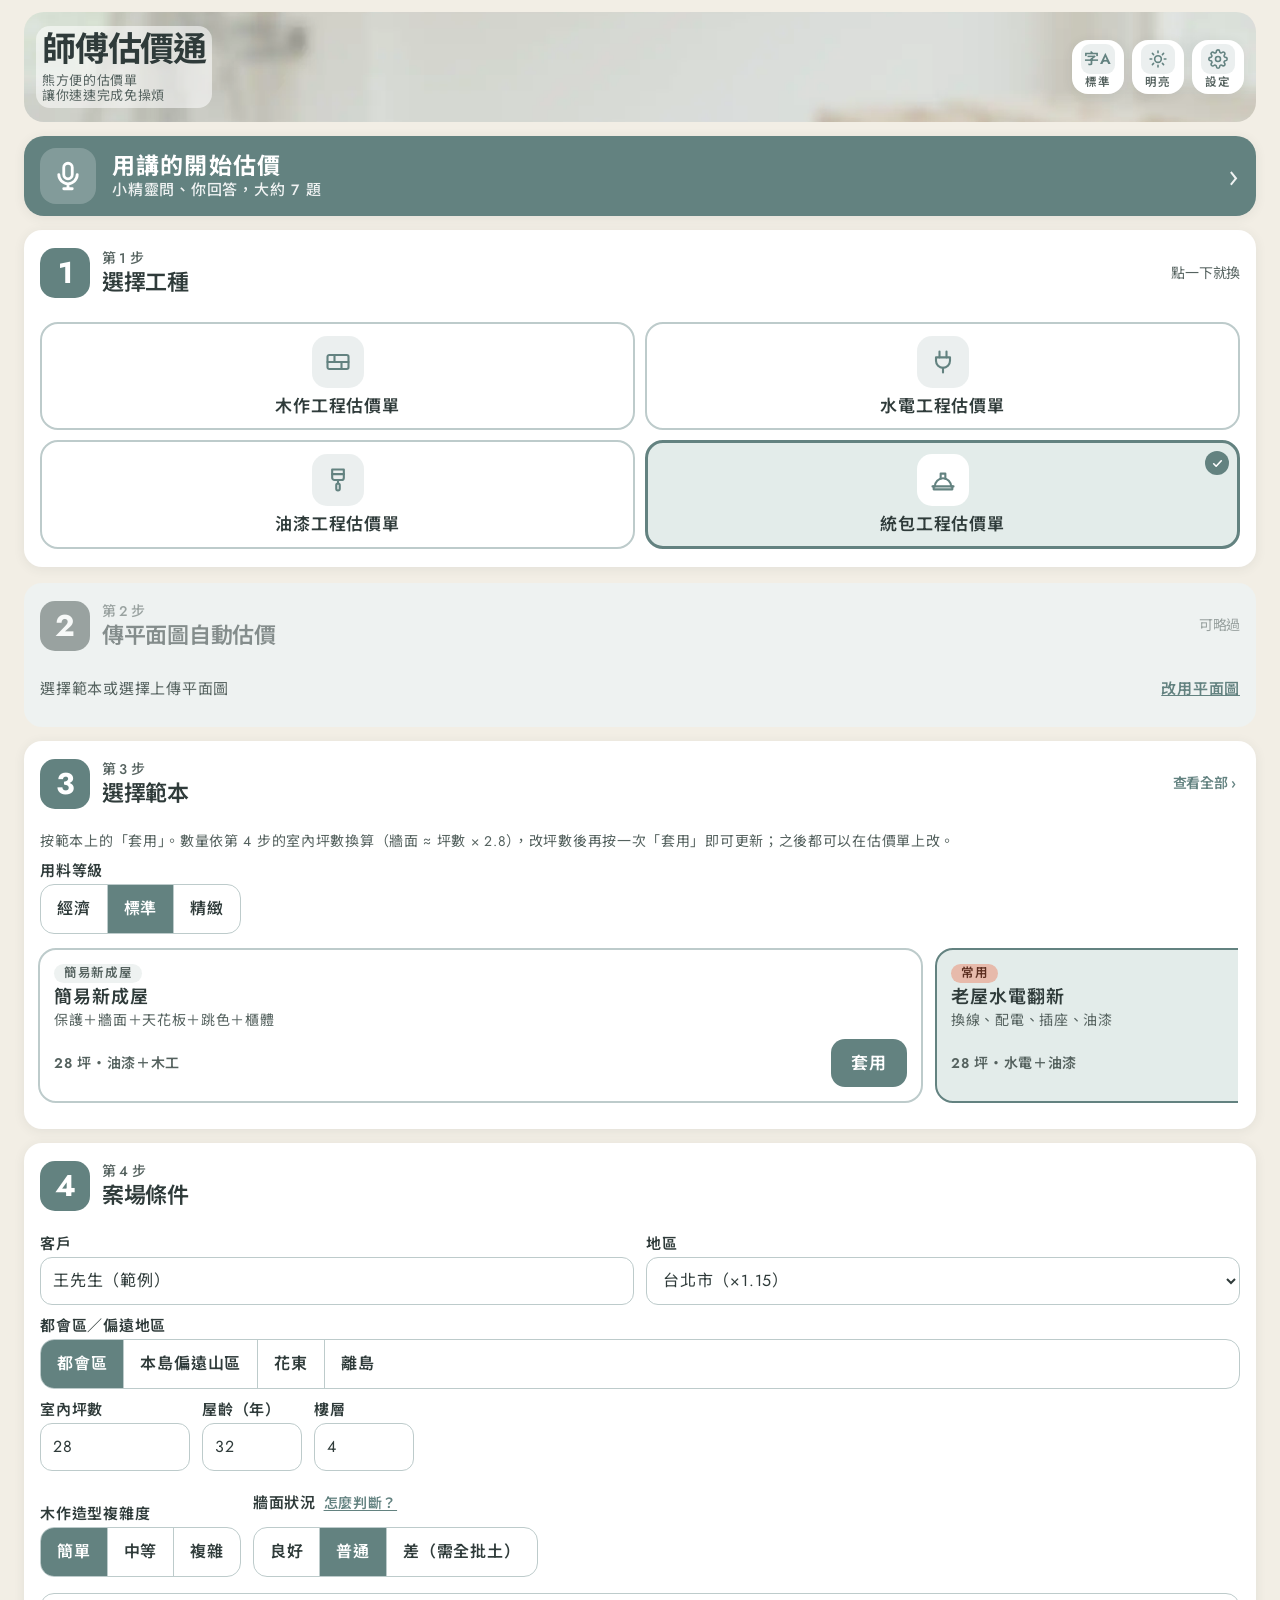
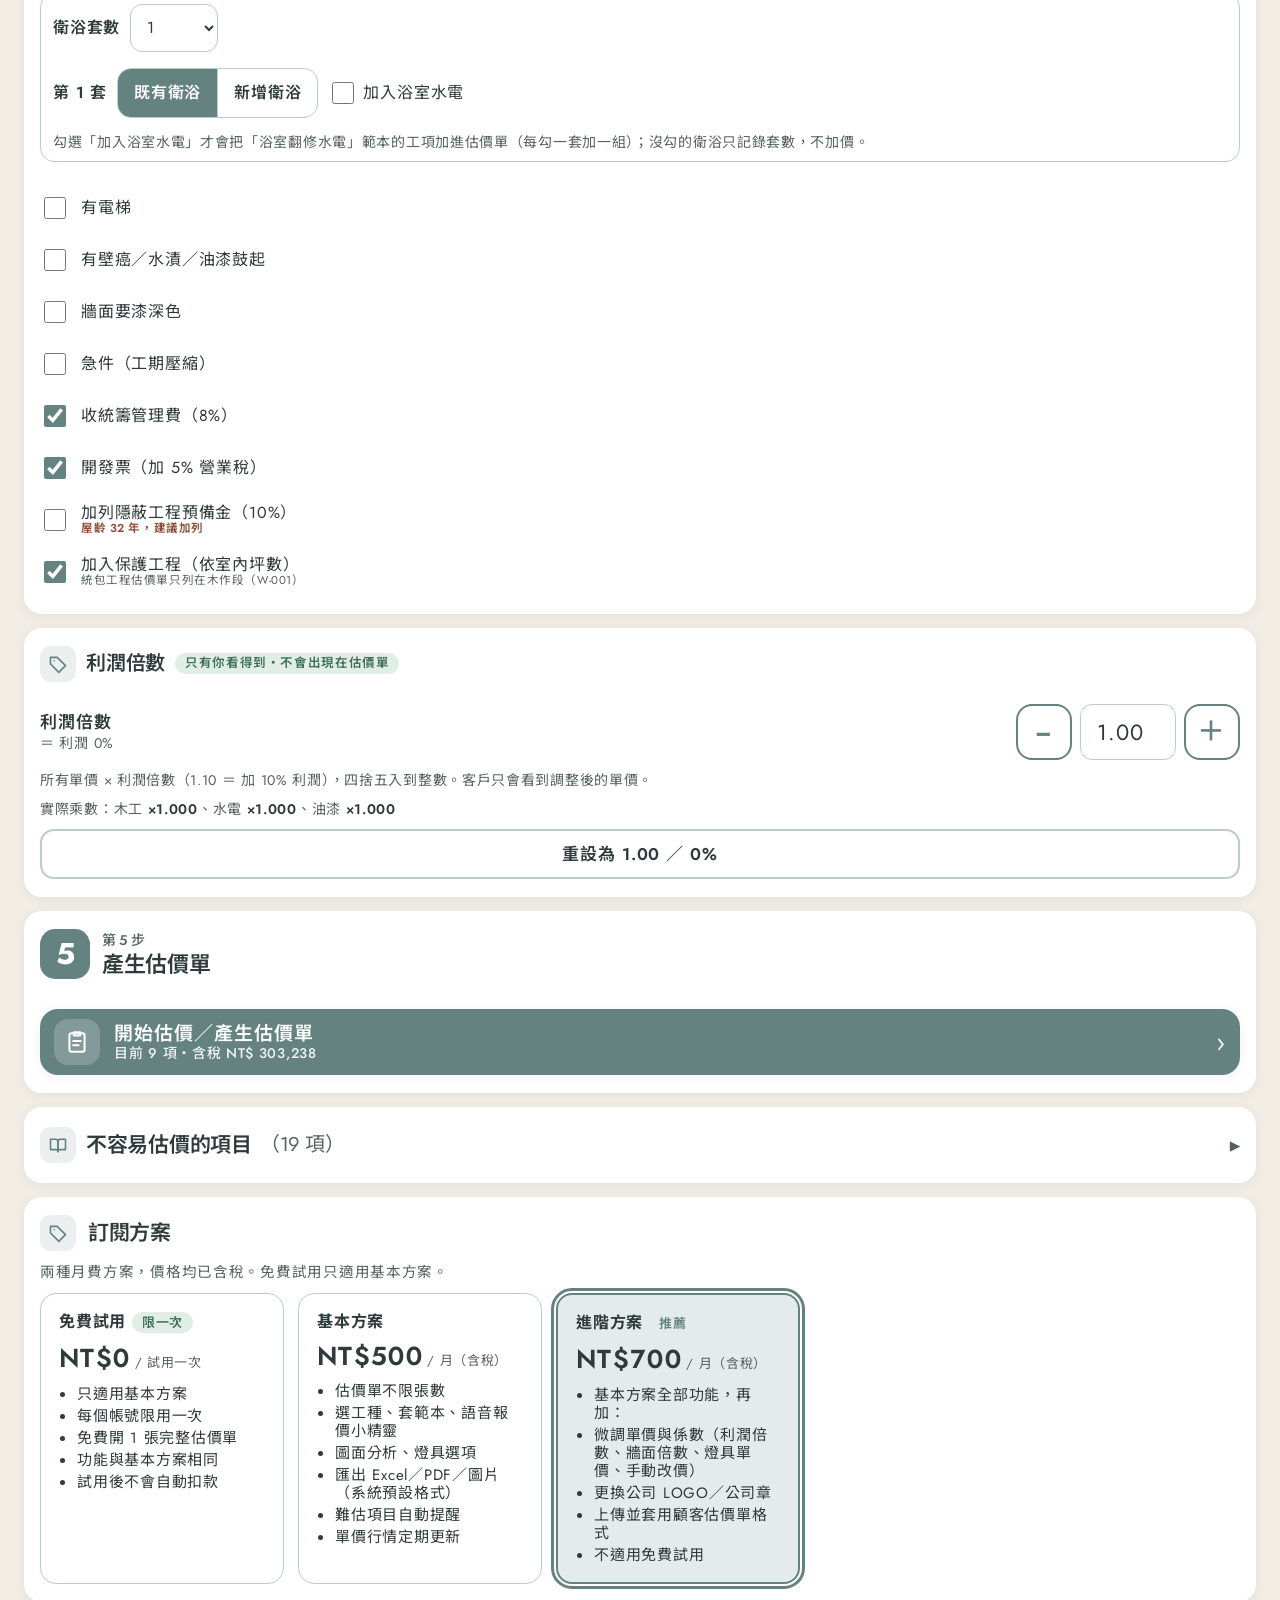
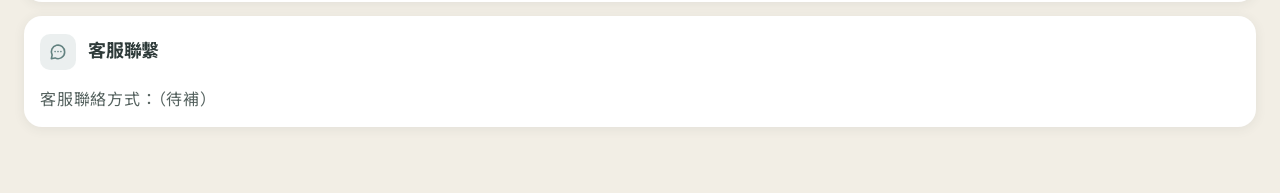
==== index.html @ 23042d40 "v51.1: mic diagnostic page + dedupe error text" ====
<!doctype html><html><head><meta charset=utf8><meta name=viewport content="width=device-width,initial-scale=1,viewport-fit=cover"><style>:root{color-scheme:light;box-sizing:border-box;padding-top:env(safe-area-inset-top,0px);padding-bottom:env(safe-area-inset-bottom,0px)}html{scroll-padding-top:env(safe-area-inset-top,0px)}body{margin:0;padding:0;font:14px -apple-system,BlinkMacSystemFont,sans-serif;background:#fff;color:#000}img{max-width:100%}[hidden]:not([hidden=until-found i]){display:none!important}</style></head><body>
<title>師傅估價通</title>
<script>try{var d=document.documentElement,f=localStorage.getItem("shifu-ui-fs-v1"),h=localStorage.getItem("shifu-ui-hc-v1");if(f==="l"||f==="xl")d.dataset.fs=f;if(h==="1")d.dataset.hc="1";}catch(e){}</script>
<link rel="preconnect" href="https://fonts.googleapis.com">
<link rel="stylesheet" href="https://fonts.googleapis.com/css2?family=Noto+Sans+TC:wght@400;500;600;700;900&family=IBM+Plex+Mono:wght@500;600&display=swap">
<link rel="stylesheet" href="https://fonts.googleapis.com/css2?family=Jost:wght@400;500;600;700;800&text=0123456789%2C.%24%25&display=swap">
<style>
/* Layout: 左側「條件與工項」操作區 + 右側固定的紙本估價單，窄螢幕上下堆疊 */
:root{
  --bg:#ECEEE9; --surface:#F8F9F6; --sheet:#FFFFFF; --ink:#1D292D; --muted:#5D6A67; --line:#CBD2CA;
  --accent:#D95A16; --accent-soft:#FBE3D3; --accent-ink:#FFFFFF;
  --ok:#2E7652; --ok-soft:#DCEFE3; --warn:#9A6614; --warn-soft:#F8EBCF; --bad:#AE3A2D; --bad-soft:#F6DCD7;
  --f-body:"Noto Sans TC","PingFang TC","Microsoft JhengHei",system-ui,sans-serif;
  --f-num:"IBM Plex Mono",ui-monospace,Consolas,monospace;
  --r:6px;
}
*{box-sizing:border-box}
body{background:var(--bg);color:var(--ink);font-family:var(--f-body);font-size:14px;line-height:1.55}
.wrap{max-width:1280px;margin:0 auto;padding-left:max(16px,env(safe-area-inset-left,0px));padding-right:max(16px,env(safe-area-inset-right,0px));padding-block:0 48px}
header.top{display:flex;flex-wrap:wrap;align-items:center;justify-content:space-between;gap:12px;padding-block:18px;border-bottom:2px solid var(--ink);margin-bottom:20px}
.brand{display:flex;align-items:baseline;gap:12px;flex-wrap:wrap}
.brand h1{font-size:26px;font-weight:700;margin:0;letter-spacing:.048em}
.brand span{color:var(--muted);font-size:13px}
.plan{display:flex;gap:8px;align-items:center;font-size:13px}
.chip{display:inline-flex;align-items:center;gap:4px;padding:2px 9px;border-radius:999px;font-size:12px;font-weight:600;white-space:nowrap}
.chip.acc{background:var(--accent-soft);color:var(--accent)}
.chip.ok{background:var(--ok-soft);color:var(--ok)}
.chip.warn{background:var(--warn-soft);color:var(--warn)}
.chip.bad{background:var(--bad-soft);color:var(--bad)}
.grid{display:grid;grid-template-columns:minmax(0,1fr) minmax(0,1.05fr);gap:24px;align-items:start}
@media (max-width:920px){.grid{grid-template-columns:minmax(0,1fr)}}
section.panel{background:var(--surface);border:1px solid var(--line);border-radius:var(--r);padding:16px;display:grid;gap:12px}
.col{display:grid;gap:16px;min-width:0}
h2{font-size:16px;font-weight:700;margin:0;display:flex;align-items:center;gap:8px;text-wrap:balance}
h2 .step{font-family:var(--f-num);font-size:12px;color:var(--accent);border:1.5px solid var(--accent);border-radius:4px;padding:0 5px}
.hint{color:var(--muted);font-size:12.5px;margin:0}
.tpls{display:grid;grid-template-columns:repeat(auto-fill,minmax(150px,1fr));gap:8px}
.tpl{text-align:left;background:var(--sheet);border:1px solid var(--line);border-radius:var(--r);padding:10px 12px;cursor:pointer;color:var(--ink);font:inherit;display:grid;gap:2px}
.tpl:hover{border-color:var(--accent)}
.tpl b{font-size:14px}.tpl small{color:var(--muted);font-size:12px}
.tpl.on{border-color:var(--accent);box-shadow:inset 0 0 0 1px var(--accent)}
.row{display:flex;flex-wrap:wrap;gap:10px;align-items:end}
.fld{display:grid;gap:4px;min-width:0;flex:1 1 130px}
.fld label{font-size:12px;color:var(--muted);font-weight:500}
input,select{font:inherit;color:var(--ink);background:var(--sheet);border:1px solid var(--line);border-radius:5px;padding:7px 9px;width:100%;min-width:0}
input:focus-visible,select:focus-visible,button:focus-visible{outline:2px solid var(--accent);outline-offset:1px}
.seg{display:inline-flex;border:1px solid var(--line);border-radius:6px;overflow:hidden;background:var(--sheet)}
.seg button{font:inherit;font-size:13px;border:0;background:transparent;color:var(--ink);padding:6px 12px;cursor:pointer}
.seg button+button{border-left:1px solid var(--line)}
.seg button.on{background:var(--ink);color:var(--surface);font-weight:600}
.checks{display:grid;grid-template-columns:repeat(auto-fill,minmax(190px,1fr));gap:6px 14px}
.checks label{display:flex;gap:8px;align-items:center;font-size:13.5px;cursor:pointer}
.checks input{width:auto}
.btn{font:inherit;font-weight:600;border-radius:6px;padding:8px 14px;cursor:pointer;border:1px solid var(--ink);background:var(--ink);color:var(--surface)}
.btn.acc{background:var(--accent);border-color:var(--accent);color:var(--accent-ink)}
.btn.ghost{background:transparent;color:var(--ink);border-color:var(--line)}
.lib-tabs{display:flex;gap:6px;flex-wrap:wrap}
.lib{max-height:420px;overflow:auto;border:1px solid var(--line);border-radius:var(--r);background:var(--sheet)}
.lib table{width:100%;border-collapse:collapse;font-size:13px}
.lib td{padding:7px 10px;border-bottom:1px solid var(--line);vertical-align:middle}
.lib tr.cat td{background:var(--surface);font-weight:600;font-size:12px;color:var(--muted);letter-spacing:.072em;position:sticky;top:0}
.lib .code{font-family:var(--f-num);font-size:11.5px;color:var(--muted);white-space:nowrap}
.lib .pr{font-family:var(--f-num);text-align:right;white-space:nowrap;font-variant-numeric:tabular-nums}
.add{font:inherit;font-size:12px;font-weight:600;border:1px solid var(--accent);color:var(--accent);background:transparent;border-radius:4px;padding:2px 8px;cursor:pointer;white-space:nowrap}
.add:hover{background:var(--accent);color:var(--accent-ink)}
.add.in{border-color:var(--line);color:var(--muted)}
/* 估價單 */
.sheet{background:var(--sheet);border:1px solid var(--line);border-radius:var(--r);box-shadow:0 1px 0 var(--line),0 10px 30px -18px rgba(0,0,0,.35);position:sticky;top:calc(env(safe-area-inset-top,0px) + 12px);min-width:0}
@media (max-width:920px){.sheet{position:static}}
.sheet-h{padding:18px 20px 12px;border-bottom:2px solid var(--ink);display:grid;gap:8px}
.sheet-title{display:flex;justify-content:space-between;align-items:baseline;gap:10px;flex-wrap:wrap}
.sheet-title b{font-size:22px;font-weight:700;letter-spacing:.144em}
.scope-bar .seg{justify-self:start}
.scope-cards{display:grid;grid-template-columns:repeat(4,minmax(0,1fr));gap:10px}
@media (max-width:1100px){.scope-cards{grid-template-columns:repeat(2,minmax(0,1fr))}}
.sc-card{position:relative;display:grid;justify-items:center;align-content:start;gap:4px;text-align:center;font:inherit;color:var(--ink);background:var(--sheet);border:1.5px solid var(--line);border-radius:10px;padding:14px 10px 12px;cursor:pointer;min-width:0}
.sc-card:hover{border-color:var(--accent)}
.sc-card .sc-ic{width:40px;height:40px;color:var(--muted)}
.sc-card b{font-size:14px;font-weight:700;line-height:1.3}
.sc-card small{font-size:11.5px;color:var(--muted);line-height:1.35}
.sc-card .sc-check{position:absolute;top:6px;right:8px;width:20px;height:20px;border-radius:50%;background:var(--accent);color:var(--accent-ink);font-size:12px;font-weight:700;display:none;place-items:center}
.sc-card.on{border:2.5px solid var(--accent);background:var(--accent-soft);padding:13px 9px 11px}
.sc-card.on .sc-ic{color:var(--accent)}
.sc-card.on .sc-check{display:grid}
@media (prefers-reduced-motion:no-preference){.sc-card{transition:border-color .15s,background .15s}}
.scope-l{font-weight:700;font-size:14px}
.scope-bar .seg{display:grid;grid-template-columns:repeat(2,minmax(0,1fr));width:100%;max-width:560px}
.scope-bar .seg button:nth-child(3){border-left:0}.scope-bar .seg button:nth-child(n+3){border-top:1px solid var(--line)}
.scope-bar .seg button{font-size:13.5px;padding:7px 14px}
.scope-bar .hint{flex:1 1 220px}

.lt-mat{display:flex;gap:8px;align-items:center;font-weight:600;cursor:pointer}
.lt-mat input{width:auto}
.lt-wrap{overflow-x:auto;border:1px solid var(--line);border-radius:var(--r);background:var(--sheet)}
.lt{width:100%;border-collapse:collapse;font-size:13px;min-width:420px}
.lt th{font-size:11.5px;color:var(--muted);font-weight:500;text-align:left;padding:7px 10px;border-bottom:1px solid var(--line)}
.lt td{padding:5px 10px;border-bottom:1px dashed var(--line);vertical-align:middle}
.lt .num{text-align:right;font-family:var(--f-num);white-space:nowrap}
.lt .code{font-family:var(--f-num);font-size:11.5px;color:var(--muted)}
.lt input.lt-in{width:84px;text-align:right;padding:4px 6px;font-family:var(--f-num)}
.lt input.lt-name{width:150px;padding:4px 6px;display:inline-block}
.lp-grid{display:grid;grid-template-columns:repeat(auto-fill,minmax(150px,1fr));gap:8px}
.meta{display:grid;grid-template-columns:repeat(2,minmax(0,1fr));gap:2px 16px;font-size:12.5px;color:var(--muted)}
.meta span b{color:var(--ink);font-weight:500}
.mono{font-family:var(--f-num);font-variant-numeric:tabular-nums}
.status{padding:10px 20px;display:flex;gap:8px;align-items:center;flex-wrap:wrap;border-bottom:1px solid var(--line);font-size:13px}
.lines{overflow-x:auto}
.lines table{width:100%;border-collapse:collapse;font-size:13px;min-width:600px}
.lines th{font-size:11.5px;color:var(--muted);font-weight:500;text-align:left;padding:8px 10px;border-bottom:1px solid var(--line);white-space:nowrap}
.lines td{padding:6px 10px;border-bottom:1px dashed var(--line);vertical-align:middle}
.lines tr.grp td{border-bottom:1px solid var(--line);font-weight:700;font-size:12.5px;padding-top:12px;letter-spacing:.096em}
.lines .num{text-align:right;font-family:var(--f-num);white-space:nowrap;font-variant-numeric:tabular-nums}
.lines input.q{width:72px;text-align:right;padding:4px 6px;font-family:var(--f-num)}
.lines input.up{width:92px;text-align:right;padding:4px 6px;font-family:var(--f-num)}
.lines input.up.ov{border-color:var(--accent);background:var(--accent-soft)}
.lines .flag.ov{color:var(--accent);font-weight:600}
.rst{font:inherit;font-size:11px;font-weight:600;border:1px solid currentColor;color:var(--accent);background:transparent;border-radius:4px;padding:0 6px;margin-left:6px;cursor:pointer}
.rst:hover{background:var(--accent);color:var(--accent-ink);border-color:var(--accent)}
/* 0 上傳平面圖 */
.drop{display:grid;gap:4px;justify-items:center;text-align:center;border:1.5px dashed var(--line);border-radius:var(--r);padding:18px 12px;background:var(--sheet);cursor:pointer;font-size:13.5px}
.drop:hover,.drop.over{border-color:var(--accent);background:var(--accent-soft)}
.drop b{color:var(--accent)}
.drop small{color:var(--muted);font-size:12px}
.thumbs{display:grid;grid-template-columns:repeat(auto-fill,minmax(140px,1fr));gap:8px}
.thumbs:empty{display:none}
.thumb{position:relative;display:grid;gap:4px;background:var(--sheet);border:1px solid var(--line);border-radius:var(--r);padding:6px;min-width:0}
.thumb img{width:100%;aspect-ratio:4/3;object-fit:contain;background:#fff;border-radius:4px;display:block}
.thumb .tn{font-size:11.5px;color:var(--muted);overflow:hidden;text-overflow:ellipsis;white-space:nowrap}
.thumb select{padding:4px 6px;font-size:12.5px}
.thumb .no{position:absolute;top:10px;left:10px;font-family:var(--f-num);font-size:11px;background:var(--ink);color:var(--surface);border-radius:3px;padding:0 5px}
.thumb .rm{position:absolute;top:8px;right:8px;border:1px solid var(--line);background:var(--sheet);color:var(--muted);border-radius:50%;width:24px;height:24px;cursor:pointer;font-size:14px;line-height:1;padding:0}
.thumb .rm:hover{color:var(--bad);border-color:var(--bad)}
.ai-msg{font-size:12.5px;color:var(--muted);flex:1 1 220px}
.ai-msg.err{color:var(--bad);font-weight:600}
#ai-out{display:grid;gap:10px;min-width:0}
.ai-area{display:flex;flex-wrap:wrap;gap:6px 12px;align-items:center;padding:10px 12px;border:1px solid var(--line);border-radius:var(--r);background:var(--sheet)}
.ai-area b{font-size:18px;margin:0 6px}
.ai-area small{color:var(--muted);flex:1 1 200px;font-size:12px}
.ai-area-use{display:flex;align-items:center;gap:8px;flex:1 1 100%;font-size:15px;font-weight:600}
.ai-area-use input{width:22px;height:22px;min-height:0;accent-color:var(--accent)}
.ai-h{margin:4px 0 0;font-size:14.5px;font-weight:700}
.ai-tbl{overflow-x:auto;border:1px solid var(--line);border-radius:var(--r);background:var(--sheet)}
.ai-tbl table{width:100%;border-collapse:collapse;font-size:12.5px;min-width:580px}
.ai-tbl th{font-size:11.5px;color:var(--muted);font-weight:500;text-align:left;padding:7px 8px;border-bottom:1px solid var(--line);white-space:nowrap}
.ai-tbl td{padding:6px 8px;border-bottom:1px dashed var(--line);vertical-align:top}
.ai-tbl .code{font-family:var(--f-num);font-size:11.5px;color:var(--muted);white-space:nowrap}
.ai-tbl .num{text-align:right}
.ai-tbl input.ai-q{width:78px;text-align:right;padding:3px 6px;font-family:var(--f-num)}
.ai-tbl input[type=checkbox]{width:auto}
.ai-tbl .basis{color:var(--muted);font-size:12px;min-width:150px}
.ai-tbl .basis b{color:var(--ink);font-weight:500}
.ai-tbl tr.done td{opacity:.55}
.ai-confirm{padding:10px 12px;border-radius:var(--r);background:var(--warn-soft);font-size:12.5px}
/* 顧客估價單格式 */
.fmt-bar{display:flex;flex-wrap:wrap;gap:8px 10px;align-items:center}
.fmt-sp{flex:1 1 0}
.fmt-msg{font-size:12.5px;color:var(--muted);flex:1 1 220px}
.fmt-msg.err{color:var(--bad);font-weight:600}
.fmt-thumb{height:44px;border:1px solid var(--line);border-radius:4px;background:#fff}
.fmt-rng{display:inline-flex;align-items:center;gap:6px;font-size:12.5px;color:var(--muted)}
.fmt-rng input{width:110px;padding:0}
.fmt-stage{background:var(--bg);border:1px solid var(--line);border-radius:var(--r);padding:16px;overflow:hidden}
.fmt-fit{overflow:hidden;margin:0 auto}
.fmt-scale{transform-origin:top left;width:794px}
.qpage{--qp:#638280;--qa:#638280;--qth:#fff;--hc:2;position:relative;width:794px;min-height:1122px;background:#fff;color:#222;box-shadow:0 4px 18px rgba(0,0,0,.18);padding:42px 52px 36px;font-family:var(--f-body);font-size:12px;line-height:1.45;box-sizing:border-box}
.qpage.serif{font-family:"Noto Serif TC","PMingLiU","Songti TC","Songti SC",serif}
.q-co{display:grid;gap:1px}
.q-co-name{font-size:20px;font-weight:700;color:var(--qp)}
.q-co-line{font-size:11.5px;color:#555}
.q-title{font-size:26px;font-weight:700;letter-spacing:.36em;color:var(--qti,var(--qp));margin:12px 0 10px}
.q-hdr{display:grid;grid-template-columns:repeat(var(--hc),minmax(0,1fr));gap:4px 24px;border-top:2px solid var(--qp);border-bottom:1px solid var(--qp);padding:8px 0;margin-bottom:12px}
.q-hdr>div{display:flex;gap:2px;min-width:0}
.q-hdr .lb{color:#666;white-space:nowrap}
.q-tbl{width:100%;border-collapse:collapse;font-size:12px}
.q-tbl th{background:var(--qp);color:var(--qth);font-weight:600;padding:6px;border:1px solid var(--qp);text-align:center;white-space:nowrap}
.q-tbl td{padding:4px 6px;border:1px solid #bbb;vertical-align:top}
.q-tbl td.n{text-align:right;font-variant-numeric:tabular-nums;white-space:nowrap}
.q-tbl td.c{text-align:center;white-space:nowrap}
.q-tbl tr.g td{background:#f2f2f2;font-weight:600}
.q-tot{margin:10px 0 0 auto;width:54%;border-collapse:collapse;font-size:12.5px}
.q-tot.left{margin-left:0}
.q-tot td{padding:3px 8px;border-bottom:1px solid #ddd}
.q-tot td.n{text-align:right;font-variant-numeric:tabular-nums;white-space:nowrap}
.q-tot tr.pre td{font-weight:600}
.q-tot tr.grand td{border-top:2px solid var(--qp);border-bottom:2px solid var(--qp);font-size:17px;font-weight:700;color:var(--qtot,#1f3a68);padding:6px 8px}
.q-co.band{margin:-42px -52px 12px;padding:24px 52px 16px;background:var(--qband)}
.q-co.band .q-co-name{color:#fff}.q-co.band .q-co-line{color:rgba(255,255,255,.88)}
.q-notes{margin-top:16px;font-size:11.5px}
.q-notes ol,.q-notes ul{margin:3px 0 8px;padding-left:18px}
.q-foot{display:flex;justify-content:space-between;gap:20px;margin-top:18px;align-items:flex-end}
.q-sig{display:flex;gap:24px;flex-wrap:wrap}
.q-sig>div{min-width:130px;border-top:1px solid #333;padding-top:4px;text-align:center;font-size:11.5px}
.q-sealwrap{display:flex;flex-direction:column;align-items:center;gap:4px;flex:none}
.q-sealbox{width:130px;height:130px;border:1px solid #bbb;box-sizing:border-box}
.q-seal-lb{font-size:11.5px;color:#444;text-align:center}
.q-empty{color:#888;text-align:center;padding:60px 0}
.q-seal{position:absolute;cursor:move;touch-action:none;user-select:none;z-index:2}
.q-seal img{width:100%;display:block;pointer-events:none}
.ed{outline:1px dashed rgba(120,140,160,.45);outline-offset:1px;border-radius:2px;cursor:text}
.ed:empty{display:inline-block;min-width:3em;min-height:1em}
.ed:hover{outline-color:#4a7fa8}
.ed:focus{outline:2px solid #D95A16;background:#fff6ee}
.qpage.exporting .ed{outline:none!important;background:none!important}
#qprint{display:none}
@media print{
  @page{size:A4;margin:0}
  body.printing{background:#fff!important}
  body.printing > *:not(#qprint){display:none!important}
  body.printing #qprint{display:block}
  #qprint img{display:block;width:210mm;height:297mm;page-break-after:always;break-after:page}
  #qprint img:last-child{page-break-after:auto;break-after:auto}
}
.ai-spec{padding:10px 12px;border-radius:var(--r);background:var(--sheet);border:1px solid var(--line);border-left:3px solid var(--warn);font-size:12.5px}
.ai-spec ul{margin:4px 0 0;padding-left:18px}
.ai-spec p{margin:6px 0 0;display:flex;gap:8px;align-items:center;flex-wrap:wrap}
.ai-confirm ul{margin:4px 0 0;padding-left:18px}
.mul-sum{color:var(--muted);font-size:12.5px;margin:0;flex:1 1 240px}
.mul-sum b{color:var(--ink);font-family:var(--f-num);font-weight:600}
.lines .x{border:0;background:transparent;color:var(--muted);cursor:pointer;font-size:16px;padding:0 4px}
.lines .x:hover{color:var(--bad)}
.lines .flag{display:block;font-size:11.5px;color:var(--warn)}
.lines .flag.big{color:var(--bad);font-weight:600}
.help-btn{font:inherit;font-size:11.5px;font-weight:600;color:var(--accent);background:transparent;border:0;padding:0 2px;cursor:pointer;text-decoration:underline;text-underline-offset:2px}
.help-box{background:var(--sheet);border:1px solid var(--line);border-left:3px solid var(--accent);border-radius:var(--r);padding:10px 14px;font-size:12.5px}
.help-box dl{display:grid;grid-template-columns:auto minmax(0,1fr);gap:4px 12px;margin:0}
.help-box dt{font-weight:600}.help-box dd{margin:0}
.help-box p{margin:8px 0 0;color:var(--muted)}
.hide-opt span{display:grid;gap:0}
.sugg{color:var(--warn);font-size:11.5px;font-weight:600}
.pnote{color:var(--muted);font-size:11.5px}
.wall-mul{border-top:1px dashed var(--line);padding-top:12px;display:grid;gap:8px}
.helper{margin:0 16px 16px;padding:12px 14px;border:1.5px dashed var(--line);border-radius:var(--r);background:var(--surface);display:grid;gap:8px}
.helper-h{display:flex;flex-wrap:wrap;gap:6px 10px;align-items:center}
.helper-h h3{margin:0;font-size:15px;font-weight:700}
.helper-bar{display:flex;flex-wrap:wrap;gap:8px;align-items:center}
.hp-auto{display:inline-flex;gap:6px;align-items:center;font-size:12.5px;color:var(--muted);cursor:pointer}
.hp-auto input{width:auto}
.hp-msg{margin:0;font-size:12.5px;color:var(--muted)}
.hp-msg.err{color:var(--bad);font-weight:600}
.hp-out{display:grid;gap:8px}
.hp-sec{background:var(--sheet);border:1px solid var(--line);border-left:3px solid var(--muted);border-radius:var(--r);padding:8px 12px;font-size:12.5px}
.hp-sec.hp-suggest{border-left-color:var(--accent)}.hp-sec.hp-over_under{border-left-color:var(--bad)}.hp-sec.hp-survey{border-left-color:var(--warn)}.hp-sec.hp-ignore{border-left-color:var(--ok)}
.hp-sec ul{margin:4px 0 0;padding-left:18px;display:grid;gap:4px}
.hp-none{margin:4px 0 0;color:var(--muted)}
.hp-note{color:var(--muted);font-size:11.5px}
.hp-foot{margin:0;font-size:11.5px;color:var(--muted)}
@keyframes hpflash{0%{background:var(--accent-soft)}100%{background:transparent}}
#lines tr.hp-flash td{animation:hpflash 2.2s ease-out}
.cell-tip{margin:0;padding:8px 20px;background:var(--bad-soft);color:var(--bad);font-size:12.5px;font-weight:600;border-bottom:1px solid var(--line)}
.btn:disabled{opacity:.45;cursor:not-allowed}
.units{display:flex;flex-wrap:wrap;gap:8px 16px;align-items:center;padding:10px 20px;border-bottom:1px solid var(--line);background:var(--surface);border-radius:var(--r) var(--r) 0 0;font-size:12.5px}
.units-l{font-weight:700}
.units-g{display:inline-flex;align-items:center;gap:6px;flex-wrap:wrap}
.units-g small{color:var(--muted);font-size:12px}
.units .seg button{padding:4px 10px;font-size:12.5px}
.conv{display:block;font-size:11px;color:var(--muted);font-family:var(--f-num);white-space:nowrap;margin-top:2px;font-variant-numeric:tabular-nums}
.ai-tbl .uu small{display:block;color:var(--muted);font-size:11px;white-space:nowrap}
.lines .auto{font-size:11px;color:var(--muted)}
.empty{padding:28px 20px;color:var(--muted);text-align:center}
.totals{padding:12px 20px 16px;display:grid;gap:4px;font-size:13.5px}
.totals div{display:flex;justify-content:space-between;gap:12px}
.totals .sub{color:var(--muted)}
.totals .grand{border-top:2px solid var(--ink);margin-top:6px;padding-top:8px;font-size:20px;font-weight:700}
.totals .grand .mono{color:var(--accent)}
.risk{margin:0 20px 16px;padding:10px 12px;border-radius:var(--r);background:var(--warn-soft);color:var(--ink);font-size:12.5px}
.risk ul{margin:4px 0 0;padding-left:18px}
.sheet-f{padding:12px 20px 18px;border-top:1px solid var(--line);display:flex;gap:8px;flex-wrap:wrap;align-items:center}
.sheet-f small{color:var(--muted);flex:1 1 220px;font-size:11.5px}
.toast{font-size:12.5px;color:var(--ok);font-weight:600}
textarea.copy{width:100%;height:120px;font-family:var(--f-num);font-size:12px;background:var(--surface);color:var(--ink);border:1px solid var(--line);border-radius:5px;padding:8px}
/* 難估項目 + 方案 */
.hard{display:grid;gap:8px}
details.h{border:1px solid var(--line);border-radius:var(--r);background:var(--sheet);padding:8px 12px}
details.h summary{cursor:pointer;display:flex;gap:8px;align-items:center;font-weight:600;font-size:13.5px;list-style:none}
details.h summary::-webkit-details-marker{display:none}
details.h summary::before{content:"+";font-family:var(--f-num);color:var(--accent);width:12px}
details.h[open] summary::before{content:"−"}
details.h dl{display:grid;grid-template-columns:auto minmax(0,1fr);gap:4px 12px;margin:8px 0 2px;font-size:12.5px}
details.h dt{color:var(--muted)}details.h dd{margin:0}
.plans-wrap{margin-top:36px;display:grid;gap:14px}
.plans{display:grid;grid-template-columns:repeat(auto-fit,minmax(min(240px,100%),1fr));gap:14px;max-width:760px}
.plans-wrap{min-width:0}.planc{min-width:0}
.plans-note{color:var(--muted);font-size:12.5px;margin:0}
.planc{background:var(--surface);border:1px solid var(--line);border-radius:var(--r);padding:18px;display:grid;gap:10px;align-content:start}
.planc.hl{border:2px solid var(--accent);background:var(--sheet)}
.planc h3{margin:0;font-size:16px;font-weight:700}
.planc .price{font-family:var(--f-num);font-size:26px;font-weight:600}
.planc .price small{font-family:var(--f-body);font-size:13px;color:var(--muted);font-weight:400}
.planc ul{margin:0;padding-left:18px;display:grid;gap:4px;font-size:13px}
@media (prefers-reduced-motion:no-preference){.tpl,.add,.btn{transition:background .15s,border-color .15s,color .15s}}
/* ===== 介面改版：手機優先卡片式（米白＋灰綠），字級縮放、高對比模式 ===== */
:root{
  --bg:#F2EEE5; --surface:#FFFFFF; --sheet:#FFFFFF; --ink:#2F3B3A; --muted:#55625F; --sub:#7A8786; --line:#BDCBCB;
  --accent:#638280; --accent-soft:#E3ECEA; --accent-ink:#FFFFFF; --tile:#EEF2F1;
  --coral:#E7BAAB; --coral-ink:#5C2E20;
  --ok:#3E6F58; --ok-soft:#E1EEE6; --warn:#8A4A33; --warn-soft:#F7E6DF; --bad:#9E4E37; --bad-soft:#F6E1D9; --bad-line:#C9826B;
  --r:18px; --z:1; --shadow:0 2px 12px rgba(47,59,58,.08);
  color-scheme:light;
}
:root[data-fs="l"]{--z:1.15}
:root[data-fs="xl"]{--z:1.3}
:root[data-hc="1"]{
  --bg:#1F2324; --surface:#2C3133; --sheet:#2C3133; --ink:#F5F5F2; --muted:#D3D9D8; --sub:#C3CAC9; --line:#5A6467;
  --accent:#F2C230; --accent-soft:#3E3820; --accent-ink:#111111; --tile:#383E41;
  --coral:#F2C230; --coral-ink:#111111;
  --ok:#93D7AC; --ok-soft:#203629; --warn:#F2C230; --warn-soft:#3E3820; --bad:#FF9E88; --bad-soft:#48251F; --bad-line:#FF9E88;
  --shadow:none; color-scheme:dark;
}
html{background:var(--bg)}
body{background:var(--bg);color:var(--ink);font-size:16px;line-height:1.6;padding-bottom:calc(86px * var(--z) + env(safe-area-inset-bottom,0px))}
.wrap{max-width:480px;margin:0 auto;padding:0 16px 24px;zoom:var(--z)}
.grid{display:block}
.col{display:block}
.sr{position:absolute;width:1px;height:1px;overflow:hidden;clip:rect(0 0 0 0)}

/* 卡片 */
section.panel,.sheet,details.panel,.plans-wrap{background:var(--surface);border:0;border-radius:var(--r);box-shadow:var(--shadow);padding:18px 16px;margin:0 0 14px;display:grid;gap:12px}
:root[data-hc="1"] section.panel,:root[data-hc="1"] .sheet,:root[data-hc="1"] details.panel,:root[data-hc="1"] .plans-wrap{border:1px solid var(--line)}
.sheet{position:static;padding:0;gap:0;overflow:hidden}
h2{font-size:21px;font-weight:600;letter-spacing:-.012em;line-height:1.3;gap:10px}
h2 .step{flex:none;display:inline-grid;place-items:center;min-width:30px;height:30px;padding:0 6px;border:0;border-radius:10px;background:var(--accent);color:var(--accent-ink);font-family:var(--f-body);font-size:15px;font-weight:600}
h2 .step.ic{background:var(--tile);font-size:17px}
h2 .h-more{margin-left:auto;font-size:13px;font-weight:600;color:var(--sub)}
.h-link{font:inherit;font-size:14px!important;font-weight:600!important;color:var(--accent)!important;background:none;border:0;cursor:pointer;min-height:44px;padding:0 4px}
.hint{font-size:14px;color:var(--muted);line-height:1.55}
.chip{font-size:13px;padding:3px 10px}
.chip.acc{background:var(--accent-soft);color:var(--accent)}
.chip.warn{background:var(--coral);color:var(--coral-ink)}
.chip.ok{background:var(--ok-soft);color:var(--ok)}
.chip.bad{background:var(--bad-soft);color:var(--bad)}

/* 頂部、搜尋、Hero、大按鈕 */
header.top{display:flex;align-items:center;justify-content:space-between;gap:10px;padding:20px 0 12px;border:0;margin:0}
.brand{display:grid;gap:2px;min-width:0}
.brand h1{font-size:34px;font-weight:700;letter-spacing:-.036em;line-height:1.1;color:var(--ink)}
.brand-sub{font-size:13.5px;color:var(--sub);white-space:normal;overflow:visible}
.brand-sub .bs-line{display:block;white-space:nowrap}
@media (max-width:360px){.brand-sub{font-size:12px}}
.top-actions{display:flex;gap:8px;flex:none}
.icon-btn{display:grid;place-items:center;gap:0;min-width:52px;min-height:52px;padding:4px 6px;border-radius:16px;border:0;background:var(--surface);box-shadow:var(--shadow);color:var(--ink);font:inherit;font-size:20px;line-height:1.1;cursor:pointer}
.icon-btn small{font-size:11.5px;font-weight:600;color:var(--muted)}
:root[data-hc="1"] .icon-btn{border:1px solid var(--line)}
.search{display:flex;align-items:center;gap:10px;background:var(--surface);border-radius:999px;padding:0 18px;min-height:54px;box-shadow:var(--shadow);margin:0 0 10px}
:root[data-hc="1"] .search{border:1px solid var(--line)}
.search input{border:0;background:transparent;padding:12px 0;font-size:17px;min-height:52px}
.search input:focus-visible{outline:none}
.search:focus-within{outline:2px solid var(--accent)}
.q-results{background:var(--surface);border-radius:var(--r);box-shadow:var(--shadow);padding:6px 12px;margin:0 0 14px;display:grid}
.qr-row{display:flex;align-items:center;gap:10px;padding:10px 0;border-bottom:1px solid var(--line)}
.qr-row div{display:grid;flex:1;min-width:0}
.qr-row b{font-size:16px;font-weight:600}
.qr-row small{font-size:13px;color:var(--muted)}
.qr-more{font:inherit;font-weight:600;color:var(--accent);background:none;border:0;min-height:48px;cursor:pointer}
.hero{background:var(--accent);color:var(--accent-ink);border-radius:22px;padding:22px 20px;margin:4px 0 14px;display:grid;gap:10px}
.hero h2{font-size:26px;font-weight:700;color:var(--accent-ink)}
.hero ul{list-style:none;margin:0;padding:0;font-size:16px;display:grid;gap:2px}
.hero-btns{display:flex;gap:10px;flex-wrap:wrap;margin-top:4px}
.hero-btns button{font:inherit;font-size:18px;font-weight:600;min-height:52px;padding:0 20px;border-radius:14px;cursor:pointer;flex:1 1 140px}
.hero-solid{background:var(--accent-ink);color:var(--accent);border:2px solid var(--accent-ink)}
.hero-line{background:transparent;color:var(--accent-ink);border:2px solid var(--accent-ink)}
:root[data-hc="1"] .hero-solid{background:#111;color:var(--accent);border-color:#111}
.bigmenu{display:grid;gap:10px;margin:0 0 18px}
.big-btn{display:flex;align-items:center;gap:14px;min-height:64px;width:100%;padding:10px 14px;border-radius:18px;border:0;background:var(--surface);box-shadow:var(--shadow);color:var(--ink);font:inherit;text-align:left;cursor:pointer}
:root[data-hc="1"] .big-btn{border:1px solid var(--line)}
.big-btn .ico{flex:none;display:grid;place-items:center;width:46px;height:46px;border-radius:14px;background:var(--tile);font-size:24px}
.big-t{display:grid;font-size:19px;font-weight:600;line-height:1.25}
.big-t small{font-size:14px;font-weight:500;color:var(--muted)}
.big-btn .chev{margin-left:auto;font-size:26px;color:var(--sub)}
.big-btn.primary{background:var(--accent);color:var(--accent-ink)}
.big-btn.primary .ico{background:rgba(255,255,255,.18)}
.big-btn.primary small,.big-btn.primary .chev{color:var(--accent-ink);opacity:.9}
#big-total{font-weight:600;color:var(--ink)}

/* 表單元件 */
.fld label{font-size:15px;font-weight:600;color:var(--ink)}
input,select,textarea{font-size:16px;border-radius:12px;border-color:var(--line);min-height:48px;padding:10px 12px}
input[type=checkbox],input[type=range]{min-height:0}
input[type=checkbox]{width:22px!important;height:22px;accent-color:var(--accent);flex:none}
.row{gap:12px}
.seg{border-radius:14px;border-color:var(--line);flex-wrap:wrap}
.seg button{font-size:16px;font-weight:600;min-height:48px;padding:8px 16px}
.seg button.on{background:var(--accent);color:var(--accent-ink)}
.btn{font-size:17px;font-weight:600;min-height:50px;padding:10px 18px;border-radius:14px;border:2px solid var(--accent);background:var(--accent);color:var(--accent-ink)}
.btn.acc{background:var(--accent);border-color:var(--accent);color:var(--accent-ink)}
.btn.ghost{background:var(--surface);color:var(--ink);border-color:var(--line)}
.btn:disabled{opacity:.45}
.checks{grid-template-columns:1fr;gap:4px}
.checks label{font-size:16px;min-height:48px;gap:12px;padding:4px 0}
.rst{font-size:14px;min-height:40px;padding:4px 12px;border-radius:10px;border-width:2px}
.add{font-size:15px;min-height:44px;min-width:64px;padding:4px 12px;border-radius:10px;border-width:2px}
.help-btn{font-size:14px;min-height:40px}

/* 工種卡片：圖示網格 */
.scope-cards{grid-template-columns:repeat(4,minmax(0,1fr));gap:8px}
@media (max-width:1100px){.scope-cards{grid-template-columns:repeat(4,minmax(0,1fr))}}
.sc-card{background:transparent;border:2px solid transparent;border-radius:16px;padding:8px 2px 10px;gap:6px;min-height:48px}
.sc-card .sc-ic{width:62px;height:62px;padding:14px;border-radius:18px;background:var(--tile);color:var(--accent)}
.sc-card b{font-size:14px;font-weight:600;line-height:1.3}
.sc-card small{display:none}
.sc-card.on{border:2.5px solid var(--accent);background:var(--accent-soft);padding:7px 1px 9px}
.sc-card.on .sc-ic{background:var(--surface);color:var(--accent)}
.sc-card .sc-check{background:var(--accent);color:var(--accent-ink)}

/* 案場範本：橫向滑動卡片 */
.tpls{display:flex;gap:12px;overflow-x:auto;scroll-snap-type:x mandatory;padding:2px 2px 8px;margin:0 -2px;grid-template-columns:none}
.tpls.all{flex-wrap:wrap;overflow:visible}
.tpl{flex:0 0 74%;scroll-snap-align:start;display:grid;gap:4px;align-content:start;background:var(--surface);border:2px solid var(--line);border-radius:18px;padding:14px;cursor:pointer;color:var(--ink);text-align:left}
.tpls.all .tpl{flex-basis:100%}
.tpl:hover{border-color:var(--accent)}
.tpl.on{border-color:var(--accent);box-shadow:none;background:var(--accent-soft)}
.tpl-tag{justify-self:start;font-size:12.5px;font-weight:600;background:var(--coral);color:var(--coral-ink);border-radius:999px;padding:2px 10px}
.tpl-tag.plain{background:var(--tile);color:var(--muted)}
.tpl b{font-size:18px;font-weight:600}
.tpl small{font-size:14px;color:var(--muted)}
.tpl-foot{display:flex;align-items:center;justify-content:space-between;gap:8px;margin-top:6px}
.tpl-info{font-size:14px;font-weight:600;color:var(--muted)}
.tpl-apply{font:inherit;font-size:17px;font-weight:600;min-height:48px;padding:0 20px;border-radius:14px;border:0;background:var(--accent);color:var(--accent-ink);cursor:pointer}

/* 估價單 */
.units{border-radius:0;background:var(--tile);padding:12px 16px;font-size:15px}
.units .seg button{font-size:15px;padding:6px 12px;min-height:44px}
.units-g small{font-size:13px;color:var(--muted)}
.sheet-h{padding:16px 16px 12px;border-bottom:2px solid var(--accent)}
.sheet-title b{font-size:24px;letter-spacing:.024em}
.meta{grid-template-columns:1fr;font-size:15px;color:var(--muted)}
.status{padding:10px 16px;font-size:15px}
.lines table{font-size:15.5px}
.lines th{font-size:13px}
.lines td{padding:8px 10px}
.lines input.q,.lines input.up{min-height:44px;font-size:16px}
.lines .flag{font-size:13px;color:var(--warn)}
.lines .auto{font-size:12.5px}
.lines .x{min-width:44px;min-height:44px;font-size:20px}
.totals{padding:14px 16px 16px;font-size:16px}
.totals .grand{font-size:22px;border-top-color:var(--ink)}
.totals .grand .mono{font-size:28px;font-weight:600;color:var(--ink)}
:root[data-hc="1"] .totals .grand .mono{color:var(--accent)}
.risk{margin:0 16px 14px;background:var(--warn-soft);border-left:4px solid var(--coral);font-size:15px}
.trust{display:flex;flex-wrap:wrap;gap:6px 14px;padding:10px 16px;border-top:1px solid var(--line);font-size:13.5px;font-weight:600;color:var(--muted)}
.sheet-f{padding:14px 16px 18px;gap:10px}
.sheet-f small{flex:1 1 100%;font-size:13.5px;color:var(--muted)}
.sheet-f .btn{flex:1 1 140px}
.toast{font-size:15px}
.cell-tip{font-size:15px}

/* 單價庫、燈具、圖面、小幫手 */
.lib{max-height:440px;border-radius:14px}
.lib table{font-size:15.5px}
.lib td{padding:9px 10px}
.lib tr.cat td{font-size:13.5px;background:var(--tile)}
.lt{font-size:15px}
.lt input.lt-in{min-height:44px;font-size:16px}
.lt-mat{font-size:17px;min-height:48px}
.drop{border-radius:16px;border-color:var(--line);font-size:16px;padding:20px 14px;min-height:96px}
.drop small{font-size:13.5px}
.thumb{border-radius:14px}
.ai-msg,.fmt-msg,.hp-msg{font-size:15px;color:var(--muted)}
.ai-msg.err,.fmt-msg.err,.hp-msg.err{color:var(--bad)}
.ai-tbl{border-radius:14px}.ai-tbl table{font-size:14.5px}
.ai-tbl input.ai-q{min-height:44px;font-size:16px}
.ai-confirm{background:var(--warn-soft);border-left:4px solid var(--coral);font-size:14.5px;border-radius:12px}
.ai-spec{font-size:14.5px;border-radius:12px}
.helper{border:0}
.helper-h{display:flex;align-items:center;gap:8px;flex-wrap:wrap}
.helper-h h2{margin:0;display:flex;align-items:center;gap:10px}
.hp-auto{font-size:15px;min-height:48px}
.hp-sec{font-size:15px;border-radius:12px}
.hp-foot{font-size:13px}
.fmt-stage{zoom:calc(1 / var(--z));border-radius:14px}
.fmt-rng{font-size:15px}

/* 設定 */
details.settings>summary{list-style:none;display:flex;align-items:center;gap:8px;cursor:pointer;min-height:48px}
details.settings>summary::-webkit-details-marker{display:none}
details.settings>summary h2{margin:0;display:flex;align-items:center;gap:10px}
details.settings[open]>summary .h-more{visibility:hidden}
.set-group{display:grid;gap:12px;padding:12px 0;border-top:1px solid var(--line)}
.set-toggle{display:flex;gap:12px;align-items:center;font-size:17px;font-weight:600;min-height:52px;cursor:pointer}
.set-toggle span{display:grid}.set-toggle small{font-size:13.5px;font-weight:500;color:var(--muted)}
.set-group .plan{display:grid;gap:6px;font-size:14.5px;color:var(--muted)}
.sub-panel{display:grid;gap:12px;padding-top:12px;border-top:1px solid var(--line)}
.sub-panel h3{margin:0;font-size:18px;font-weight:600;display:flex;gap:8px;align-items:center;flex-wrap:wrap}
.wall-mul{border-top-color:var(--line)}
.mul-sum{font-size:14px}

/* 其他區塊 */
details.h{border-radius:12px;padding:10px 14px}
details.h summary{font-size:16px;min-height:40px}
details.h dl{font-size:14.5px}
.plans-wrap{margin-top:0}
.plans-wrap h2{font-size:21px}
.planc{border-radius:16px;border-color:var(--line);background:var(--surface)}
.planc.hl{border-color:var(--accent);background:var(--accent-soft)}
.planc ul{font-size:15px}
.plans-note{font-size:14.5px;color:var(--muted)}

/* 底部導覽列 */
.bottomnav{position:fixed;left:0;right:0;bottom:0;z-index:20;display:flex;justify-content:center;background:var(--surface);box-shadow:0 -2px 14px rgba(47,59,58,.12);padding:6px 6px calc(6px + env(safe-area-inset-bottom,0px));zoom:var(--z)}
:root[data-hc="1"] .bottomnav{border-top:1px solid var(--line)}
.bottomnav button{flex:1 1 0;max-width:110px;display:grid;justify-items:center;gap:2px;min-height:58px;padding:6px 2px;border:0;border-radius:14px;background:transparent;color:var(--muted);font:inherit;font-size:13px;font-weight:600;cursor:pointer}
.bottomnav button span{font-size:22px;line-height:1}
.bottomnav button.on{background:var(--accent-soft);color:var(--accent)}
:root[data-hc="1"] .bottomnav button.on{background:var(--accent);color:var(--accent-ink)}
[id^="sec-"]{scroll-margin-top:12px}
@keyframes flashcard{0%{box-shadow:0 0 0 4px var(--accent)}100%{box-shadow:var(--shadow)}}
.flash{animation:flashcard 1.4s ease-out}

/* 手機卡片化表格（估價單、單價庫、燈具） */
header.top{flex-wrap:nowrap}
details.settings>summary .h-more{margin-left:auto}
.lines table{min-width:0}
.lines thead{display:none}
.lines table,.lines tbody,.lines tr,.lines td{display:block}
.lines tr:not(.grp){display:grid;grid-template-columns:1fr 1fr auto auto;grid-template-areas:"item item item x" "price qty unit unit" "amt amt amt amt";gap:6px 10px;padding:12px 16px;border-bottom:1px solid var(--line)}
.lines tr:not(.grp) td{padding:0;border:0}
.lines tr:not(.grp) td:nth-child(1){grid-area:item;font-size:16.5px;font-weight:600}
.lines tr:not(.grp) td:nth-child(2){grid-area:price;text-align:left}
.lines tr:not(.grp) td:nth-child(3){grid-area:qty;text-align:left}
.lines tr:not(.grp) td:nth-child(4){grid-area:unit;align-self:end;padding-bottom:10px;font-size:15px;color:var(--muted)}
.lines tr:not(.grp) td:nth-child(5){grid-area:amt;display:flex;justify-content:space-between;align-items:baseline;font-size:17px;font-weight:600;border-top:1px dashed var(--line);padding-top:6px}
.lines tr:not(.grp) td:nth-child(6){grid-area:x;align-self:start}
.lines tr:not(.grp) td:nth-child(2)::before,.lines tr:not(.grp) td:nth-child(3)::before,.lines tr:not(.grp) td:nth-child(5)::before{display:block;font-family:var(--f-body);font-size:13px;font-weight:600;color:var(--muted)}
.lines tr:not(.grp) td:nth-child(2)::before{content:"單價"}
.lines tr:not(.grp) td:nth-child(3)::before{content:"數量"}
.lines tr:not(.grp) td:nth-child(5)::before{content:"複價";display:inline}
.lines input.q,.lines input.up{width:100%;text-align:right}
.lines tr.grp td{display:block;padding:12px 16px 8px;background:var(--tile);font-size:15px;border-bottom:1px solid var(--line)}
.lines tr td.empty{display:block;padding:24px 16px}
.lines .x{margin-top:-8px}
.lib tr:not(.cat){display:grid;grid-template-columns:auto 1fr auto;grid-template-areas:"name name add" "code price add";gap:2px 10px;padding:10px 12px;border-bottom:1px solid var(--line);align-items:center}
.lib tr:not(.cat) td{padding:0;border:0}
.lib tr:not(.cat) td:nth-child(1){grid-area:code}
.lib tr:not(.cat) td:nth-child(2){grid-area:name;font-size:16px;font-weight:600}
.lib tr:not(.cat) td:nth-child(3){grid-area:price;text-align:left;color:var(--muted)}
.lib tr:not(.cat) td:nth-child(4){grid-area:add}
.lib tr.cat td{display:block;padding:8px 12px}
.lib table,.lib tbody{display:block}
.lt{min-width:0}
.lt th:nth-child(4),.lt td:nth-child(4){padding-left:4px;padding-right:8px}
.lt input.lt-in{width:72px}

/* ===== v2：線條圖示、字級彈窗、行距 1.2、幾何數字、方案鎖、語音小精靈 ===== */
:root{--f-body:"Jost","Noto Sans TC","PingFang TC","Microsoft JhengHei",system-ui,sans-serif;--f-num:"Jost","Noto Sans TC",ui-monospace,Consolas,monospace;--icon-bg:rgba(189,203,203,.3);--icon-fg:#638280}
:root[data-hc="1"]{--icon-bg:#383E41;--icon-fg:#F2C230}
body{font-family:var(--f-body)}
.mono,.num,.pr,.price,.totals .mono,#big-total,.lines input.q,.lines input.up,.lt input.lt-in,.ai-q{font-variant-numeric:tabular-nums}
body,body *{line-height:1.2!important}
.itile{display:inline-grid;place-items:center;flex:none;width:44px;height:44px;border-radius:12px;background:var(--icon-bg);color:var(--icon-fg)}
.ico svg,.itile svg,.sc-ic svg,.sicon svg{width:24px;height:24px;fill:none;stroke:currentColor;stroke-width:1.9;stroke-linecap:round;stroke-linejoin:round}
.itile.sm{width:36px;height:36px;border-radius:10px}.itile.sm svg{width:20px;height:20px}
.itile.txt{font-family:var(--f-body);font-size:15px;font-weight:600;letter-spacing:.05em;width:36px;height:30px;border-radius:9px}
.itile.nav{width:34px;height:30px;border-radius:9px;background:transparent}.itile.nav svg{width:22px;height:22px}
.bottomnav button.on .itile.nav{background:var(--icon-bg)}
.bi{width:20px;height:20px;flex:none;fill:none;stroke:currentColor;stroke-width:1.9;stroke-linecap:round;stroke-linejoin:round;vertical-align:-4px;margin-right:6px}
.btn .bi{margin-right:6px}
.flag .bi{width:15px;height:15px;vertical-align:-2px;margin-right:3px}
.trust .bi{width:17px;height:17px;margin-right:4px;color:var(--icon-fg)}
.hero li .bi{margin-right:8px}
.sicon{display:grid;place-items:center;color:var(--icon-fg)}.sicon svg{width:22px;height:22px}
.big-btn .ico{background:var(--icon-bg);color:var(--icon-fg)}
.big-btn .ico svg{width:26px;height:26px}
.big-btn.primary .ico{background:rgba(255,255,255,.2);color:var(--accent-ink)}
.icon-btn{gap:2px}
.icon-btn .itile{width:34px;height:30px;border-radius:9px}.icon-btn .itile svg{width:20px;height:20px}
.sc-card .sc-ic{display:grid;place-items:center;width:62px;height:62px;padding:0;border-radius:18px;background:var(--icon-bg);color:var(--icon-fg)}
.sc-card .sc-ic svg{width:30px;height:30px;stroke-width:1.8}
.sc-card.on .sc-ic{background:var(--surface)}
.sc-card .sc-check svg{width:13px;height:13px;fill:none;stroke:currentColor;stroke-width:3;stroke-linecap:round;stroke-linejoin:round}
h2 .itile.sm{margin-right:2px}
header.top{position:relative}
.fs-pop{position:absolute;right:62px;top:76px;z-index:30;background:var(--surface);border:1.5px solid var(--line);border-radius:16px;box-shadow:0 8px 24px rgba(47,59,58,.18);padding:12px 14px;display:grid;gap:2px;min-width:170px}
.fs-pop b{font-size:15px;margin-bottom:4px}
.fs-pop label{display:flex;align-items:center;gap:10px;min-height:48px;font-size:17px;font-weight:600;cursor:pointer}
.fs-pop input{width:22px;height:22px;min-height:0;accent-color:var(--accent)}
.lock-note{display:flex;align-items:center;gap:6px;margin:0;padding:10px 12px;border-radius:12px;background:var(--warn-soft);color:var(--warn);font-size:15px;font-weight:600;border-left:4px solid var(--coral)}
.lock-note .bi{margin:0;color:var(--warn)}
.is-locked{opacity:.45;filter:grayscale(.4)}
.planc.cur{outline:3px solid var(--accent);outline-offset:2px}
.vw{position:fixed;inset:0;z-index:50;background:rgba(31,35,36,.55);display:flex;align-items:flex-end;justify-content:center;zoom:var(--z)}
.vw[hidden]{display:none!important}
body.vw-on{overflow:hidden}
.vw-box{width:100%;max-width:480px;max-height:100%;overflow:auto;background:var(--bg);border-radius:22px 22px 0 0;padding:16px 16px calc(16px + env(safe-area-inset-bottom,0px));display:grid;gap:12px}
@media (min-width:600px){.vw{align-items:center}.vw-box{border-radius:22px;max-height:92vh}}
.vw-head{display:flex;align-items:center;gap:10px}
.vw-head b{font-size:20px;font-weight:700}
.vw-prog{margin-left:auto;font-size:14px;font-weight:600;color:var(--muted)}
.vw-x{display:grid;place-items:center;width:48px;height:48px;border-radius:14px;border:1.5px solid var(--line);background:var(--surface);color:var(--ink);cursor:pointer}
.vw-x .bi{margin:0}
.vw-body{display:grid;gap:12px;background:var(--surface);border-radius:18px;padding:18px 16px}
.vw-q{margin:0;font-size:26px;font-weight:700;color:var(--ink)}
.vw-help{margin:0;font-size:15px;color:var(--muted);background:var(--tile);border-radius:12px;padding:10px 12px}
.vw-reply{font-size:17px;background:var(--accent-soft);border-radius:14px;padding:12px 14px}
.vw-reply ul{margin:6px 0 0;padding-left:20px}
.vw-mic{display:flex;align-items:center;justify-content:center;gap:12px;min-height:88px;border-radius:22px;border:0;background:var(--accent);color:var(--accent-ink);font:inherit;font-size:21px;font-weight:700;cursor:pointer}
.vw-mic .bi{width:38px;height:38px;margin:0}
.vw-mic.on{background:var(--coral);color:var(--coral-ink);animation:vwpulse 1.2s ease-in-out infinite}
@keyframes vwpulse{0%,100%{box-shadow:0 0 0 0 rgba(231,186,171,.8)}50%{box-shadow:0 0 0 10px rgba(231,186,171,0)}}
@media (prefers-reduced-motion:reduce){.vw-mic.on{animation:none}}
.vw-status{margin:0;font-size:15px;color:var(--muted)}
.vw-status.err{color:var(--bad);font-weight:600}
.vw-lbl{font-size:15px;font-weight:600}
#vw-text{font-size:18px;min-height:96px;resize:vertical}
.vw-actions{display:flex;flex-wrap:wrap;gap:10px}
.vw-actions .btn{flex:1 1 120px}
.vw-foot{display:flex;flex-wrap:wrap;gap:10px}
.vw-foot .btn{flex:1 1 160px}
.vw-h{margin:0;font-size:22px;font-weight:700}
.vw-card{display:grid;gap:8px;border:1.5px solid var(--line);border-radius:16px;padding:12px}
.vw-card>b{font-size:17px}
.vw-f{display:grid;grid-template-columns:auto 6.5em 1fr;align-items:center;gap:10px;min-height:52px;font-size:16px;font-weight:600}
.vw-f select,.vw-f input:not([type=checkbox]){min-width:0}
.vw-it{display:grid;grid-template-columns:1fr auto;gap:6px 10px;align-items:center;padding:8px 0;border-top:1px solid var(--line)}
.vw-itl{display:flex;gap:10px;align-items:center;min-height:48px;cursor:pointer}
.vw-itl span{display:grid}.vw-itl small{font-size:13px;color:var(--muted)}
.vw-q input{width:84px;text-align:right}
.vw-q em{font-style:normal;margin-left:6px;color:var(--muted)}
.vw-it .chip{grid-column:1/-1;justify-self:start}

/* 首頁語音主按鈕：放大 */
.big-btn.voice-hero{min-height:78px;margin:0 0 14px;padding:12px 16px;gap:16px;border-radius:20px}
.voice-hero .big-t{font-size:23px;font-weight:700}
.voice-hero .big-t small{font-size:15px}
.voice-hero .ico{width:56px;height:56px;border-radius:16px}
.big-btn.voice-hero .ico svg{width:34px;height:34px;stroke-width:2}
.voice-hero .chev{font-size:30px}

/* 字距：全站 0.05em（原本有字距的乘 1.2，其子元素沿用）；粗體調細 */
:where(body *){letter-spacing:.05em}
.brand h1 *,.itile.txt *,.lib tr.cat td *,.lines tr.grp td *,.q-title *,.sheet-title b *,h2 *{letter-spacing:inherit}
b,strong,th{font-weight:600}
table.lt th{white-space:nowrap}
table.lt td:last-child{white-space:nowrap}

/* 工種：直接放在「用講的開始估價」下方，2×2 大按鈕 */
.scope-quick{margin:0 0 16px}
.scope-quick .sq-h{display:flex;align-items:center;gap:8px;font-size:17px;margin:0 0 8px}
.scope-quick .sq-h small{font-size:14px;font-weight:400;color:var(--muted)}
.scope-quick .scope-cards{grid-template-columns:repeat(2,minmax(0,1fr))!important;gap:10px}
.scope-quick .sc-card{min-height:104px;padding:12px 8px;border:2px solid var(--line);border-radius:18px;background:var(--surface);gap:8px;align-content:center}
.scope-quick .sc-card .sc-ic{width:52px;height:52px;border-radius:15px}
.scope-quick .sc-card .sc-ic svg{width:28px;height:28px}
.scope-quick .sc-card b{font-size:17px;text-wrap:balance}
.scope-quick .sc-card.on{border:3px solid var(--accent);background:var(--accent-soft);padding:11px 7px}
.scope-quick .sc-card .sc-check{top:8px;right:8px;width:24px;height:24px}
.scope-quick .hint:empty{display:none}
.scope-quick .hint{margin:8px 0 0}

/* 小精靈：國語／台語切換 */
.vw-lang{display:grid;grid-template-columns:1fr 1fr;gap:8px;margin:0 0 10px}
.vw-lang button{min-height:56px;font:inherit;font-size:20px;font-weight:600;border-radius:14px;border:2px solid var(--line);background:var(--surface);color:var(--ink);cursor:pointer}
.vw-lang button.on{border:3px solid var(--accent);background:var(--accent);color:var(--accent-ink)}
.vw-lang-note{margin:-2px 0 10px;padding:8px 12px;border-radius:12px;background:var(--warn-soft,#fff4d6);color:var(--ink);font-size:15px}

/* ===== 首頁單一流程：步驟 1～6 由上往下 ===== */
body{padding-bottom:calc(28px + env(safe-area-inset-bottom,0px))!important}
.step-card{margin:0 0 16px}
.step-h{display:flex;align-items:center;gap:12px;margin:0 0 12px;font-size:22px;line-height:1.2}
.step-no{flex:none;width:50px;height:50px;border-radius:15px;display:grid;place-items:center;background:var(--accent);color:var(--accent-ink);font-family:"Jost","Noto Sans TC",sans-serif;font-size:30px;font-weight:700;letter-spacing:0}
.step-t{display:grid;gap:2px}
.step-t small{font-size:14px;font-weight:500;color:var(--muted)}
.step-h .step-sub,.step-h .h-more{margin-left:auto;font-size:14px;font-weight:400;color:var(--muted)}
.step-h .h-link{color:var(--accent);font-weight:600}
.scope-quick.step-card{margin:0 0 16px}
.step-btn{margin:6px 0 0}
.big-btn.step-btn:not(.primary){border:2px solid var(--line)}
.gen-out{margin-top:14px;display:grid;gap:14px}
.gen-out > .panel{margin:0;box-shadow:none;border:1.5px solid var(--line)}
.manual{border:2px dashed var(--accent);border-radius:16px;background:var(--surface)}
.manual > summary{list-style:none;display:flex;align-items:center;gap:10px;min-height:60px;padding:8px 14px;font-size:19px;font-weight:600;color:var(--accent);cursor:pointer}
.manual > summary::-webkit-details-marker{display:none}
.manual > summary small{font-size:14px;font-weight:400;color:var(--muted)}
.manual .plus{display:grid;place-items:center;width:36px;height:36px;border-radius:12px;background:var(--accent);color:var(--accent-ink);font-size:24px;line-height:1}
.manual[open] > summary{border-bottom:1.5px solid var(--line)}
.manual-body{padding:12px 14px 14px;display:grid;gap:10px}
.lock-big{align-items:flex-start;font-weight:400}
.lock-big .bi{flex:none;width:22px;height:22px;margin-top:2px}
.lock-big b{display:block;font-weight:600;margin-bottom:2px}
#btn-theme .th-moon{display:none}
:root[data-hc="1"] #btn-theme .th-sun{display:none}
:root[data-hc="1"] #btn-theme .th-moon{display:block}
.fs-pop{right:124px}
/* 彈窗 */
.modal{position:fixed;inset:0;z-index:55;background:rgba(31,35,36,.55);display:flex;align-items:flex-end;justify-content:center;zoom:var(--z)}
.modal[hidden]{display:none}
.modal-box{width:100%;max-width:520px;max-height:100%;overflow:auto;background:var(--bg);border-radius:22px 22px 0 0;padding:16px 16px calc(18px + env(safe-area-inset-bottom,0px));display:grid;gap:12px;align-content:start}
@media (min-width:600px){.modal{align-items:center}.modal-box{border-radius:22px;max-height:92vh}}
.modal-head{display:flex;align-items:center;gap:10px;position:sticky;top:-16px;margin:-16px -16px 0;padding:14px 16px 10px;background:var(--bg);z-index:2}
.modal-head b{font-size:20px;font-weight:700}
.modal-head .vw-x{margin-left:auto}
body.modal-on{overflow:hidden}
.modal-box.settings .set-group{background:var(--surface);border-radius:16px;padding:12px 14px}

/* 利潤倍數小卡（設定之外，進階方案） */
.mul-card{margin:0 0 16px;border:2px solid var(--line)}
.mc-head{display:flex;align-items:center;flex-wrap:wrap;gap:8px 10px;margin:0 0 10px}
.mc-head h2{margin:0;font-size:20px}
.mc-head .chip{font-size:12.5px}
.mc-body{display:grid;gap:12px}
.mc-row{display:flex;align-items:center;justify-content:space-between;gap:10px;flex-wrap:wrap}
.mc-row label{font-size:17px;font-weight:600;display:grid;gap:2px}
.mc-row label small{font-size:14px;font-weight:400;color:var(--muted)}
.stepper{display:flex;align-items:center;gap:8px}
.st-btn{width:56px;height:56px;border-radius:16px;border:2px solid var(--accent);background:var(--surface);color:var(--accent);font:inherit;font-size:28px;font-weight:600;line-height:1;cursor:pointer}
.st-btn:active{background:var(--accent-soft)}
.stepper input{width:96px;height:56px;text-align:center;font-size:22px;font-family:var(--f-num)}
.mul-card .mul-sum{font-size:14px}
.mul-card.is-locked .mc-body,.mc-body.is-locked{opacity:.5}
/* 設定彈窗：大號關閉 */
.modal-foot{position:sticky;bottom:calc(-18px - env(safe-area-inset-bottom,0px));margin:0 -16px calc(-18px - env(safe-area-inset-bottom,0px));padding:12px 16px calc(14px + env(safe-area-inset-bottom,0px));background:var(--bg);border-top:1.5px solid var(--line)}
.big-close{width:100%;min-height:60px;font-size:20px}

/* 麥克風狀態與錯誤說明 */
.mic-check{display:flex;align-items:center;justify-content:space-between;gap:8px;flex-wrap:wrap}
.mic-perm{font-size:15px;font-weight:600;color:var(--muted)}
.mic-perm[data-st="granted"]{color:var(--ok)}
.mic-perm[data-st="denied"]{color:var(--bad)}
.mic-err{border:2px solid var(--bad-line,var(--bad));background:var(--bad-soft);border-radius:16px;padding:12px 14px;color:var(--ink)}
.mic-err h4{margin:0 0 6px;font-size:24px;font-weight:700;color:var(--bad)}
.mic-err ol{margin:6px 0;padding-left:1.4em;font-size:18px;display:grid;gap:4px}
.mic-err p{margin:6px 0;font-size:17px}
.mic-err .mic-tip{font-size:18px}
.mic-err .mic-detail{font-size:13px;color:var(--muted);word-break:break-all}
.mic-err .mic-type{margin-top:8px}
.mic-err .mic-actions{display:flex;flex-wrap:wrap;gap:8px;margin:10px 0 6px}
.mic-err .mic-actions .btn{flex:1 1 140px;text-align:center;justify-content:center}

/* 按住說話 */
.vw-mic{position:relative;touch-action:none;user-select:none;-webkit-user-select:none;-webkit-touch-callout:none;-webkit-tap-highlight-color:transparent;transition:transform .12s ease,background .12s ease}
.vw-mic.on{transform:scale(1.06);background:var(--coral);color:var(--coral-ink);animation:none}
.vw-mic.on #vw-mic-t{font-size:30px}
.vw-mic .mic-ring{position:absolute;inset:-6px;border-radius:26px;border:4px solid var(--coral);opacity:0;pointer-events:none}
.vw-mic.on .mic-ring{animation:micring 1.1s ease-out infinite}
@keyframes micring{0%{opacity:.75;transform:scale(1)}100%{opacity:0;transform:scale(1.12)}}
@media (prefers-reduced-motion:reduce){.vw-mic.on .mic-ring{animation:none;opacity:.6}}
.vw-mic.proc{background:var(--tile);color:var(--ink)}
.vw-mic.proc #vw-mic-t{font-size:26px}
.mic-log{margin:0;font-size:12px;line-height:1.35!important;color:var(--muted);font-family:var(--f-num),monospace;word-break:break-all}

/* 室內坪數來源標籤 */
.area-tag{display:inline-block;margin-left:4px;padding:1px 8px;border-radius:999px;font-size:13px;font-weight:600;background:var(--accent-soft);color:var(--accent);vertical-align:middle}
.area-tag[data-k="manual"]{background:var(--tile);color:var(--ink)}
.area-tag[data-k="none"]{background:var(--warn-soft);color:var(--bad);white-space:normal}
.area-src{margin:6px 0 10px;padding:8px 12px;border-radius:12px;background:var(--accent-soft);color:var(--ink);font-size:15px;font-weight:600}
.area-src[data-k="none"]{background:var(--warn-soft);color:var(--bad)}
.area-src[hidden]{display:none}

/* 櫃體清單 */
.cab-list{display:grid;gap:10px;margin:0 0 12px}
.cab-card{border:1.5px solid var(--line);border-radius:14px;background:var(--surface);padding:10px 12px;display:grid;gap:8px}
.cab-card.done{opacity:.6}
.cab-top{display:flex;align-items:center;gap:8px;flex-wrap:wrap}
.cab-top input{width:22px;height:22px;min-height:0;accent-color:var(--accent)}
.cab-name{display:grid;flex:1 1 150px;min-width:0}
.cab-name b{font-size:17px}
.cab-name small{font-size:13px;color:var(--muted)}
.cab-fields{display:grid;grid-template-columns:1fr 1fr;gap:8px}
.cab-fields label{display:grid;gap:3px;font-size:13px;color:var(--muted);min-width:0}
.cab-fields label:nth-child(2){grid-column:1 / -1}
.cab-fields select,.cab-fields input{min-height:46px;font-size:16px;width:100%}
.cab-basis{margin:0;font-size:13px;color:var(--sub);word-break:break-word}
.cab-note{color:var(--muted)}

/* 縮圖上的圖面類型標籤（點一下修正） */
.thumb .kind-tag{display:flex;align-items:center;justify-content:center;gap:6px;flex-wrap:wrap;width:100%;min-height:44px;margin:6px 0 2px;border-radius:12px;border:2px solid var(--accent);background:var(--accent-soft);color:var(--accent);font:inherit;font-size:16px;font-weight:600;cursor:pointer}
.thumb .kind-tag small{font-size:12px;font-weight:400;color:var(--muted)}
.thumb .kind-tag[data-k="水電"]{border-color:var(--ok);background:var(--ok-soft);color:var(--ok)}
.thumb .kind-tag[data-k="3D"]{border-color:var(--warn);background:var(--warn-soft);color:var(--ink)}

/* 燈具圖帶入 */
.lt-from{margin:6px 0;padding:8px 12px;border-radius:12px;background:var(--ok-soft);color:var(--ink);font-size:14px}
.lt-from[hidden]{display:none}
.lamp-list{margin:0 0 10px;padding-left:1.2em;display:grid;gap:4px;font-size:15px}
.lamp-list small{display:block;color:var(--muted);font-size:12.5px}

/* 第 2、3 步二選一 */
.flow-or{display:flex;align-items:center;gap:10px;margin:-6px 0 10px;color:var(--muted);font-size:15px;font-weight:600}
.flow-or::before,.flow-or::after{content:"";flex:1;height:0;border-top:2px dashed var(--line)}
.flow-or[hidden]{display:none}
.step-card.flow-off{background:var(--tile);box-shadow:none}
.step-card.flow-off > :not(.step-h):not(.flow-note){display:none}
.step-card.flow-off .step-h{opacity:.55;margin-bottom:6px}
.step-card.flow-off .step-no{background:var(--muted);color:var(--surface)}
.flow-note{display:flex;align-items:center;justify-content:space-between;gap:8px 12px;flex-wrap:wrap;margin:0;font-size:15px;color:var(--muted)}
.flow-link{border:0;background:none;padding:6px 0;min-height:40px;font:inherit;font-size:15px;font-weight:600;color:var(--accent);text-decoration:underline;cursor:pointer}
.step-card.flow-locked > :not(.step-h):not(.flow-lock-note){opacity:.4;filter:grayscale(.5)}
.flow-lock-note{margin:0 0 10px;padding:8px 12px;border-radius:12px;background:var(--warn-soft);color:var(--ink);font-size:15px;font-weight:600}
.flow-box{align-content:center;gap:16px;text-align:center}
.flow-q{margin:6px 0 0;font-size:20px;font-weight:600}
.flow-btns{display:grid;grid-template-columns:1fr 1fr;gap:10px}

/* 新成屋範本櫃體 */
.flag.need-q{background:var(--warn-soft);color:var(--bad)}

/* 衛浴套數 */
.bath-box{display:grid;gap:8px;margin:4px 0 10px;padding:10px 12px;border:1.5px solid var(--line);border-radius:14px}
.bath-head{display:flex;align-items:center;gap:10px;flex-wrap:wrap}
.bath-head label{font-weight:600}
.bath-head select{width:auto;min-width:88px}
.bath-rows{display:grid;gap:8px}
.bath-row{display:flex;align-items:center;gap:8px 10px;flex-wrap:wrap;padding:8px 0;border-top:1px dashed var(--line)}
.bath-row:first-child{border-top:0}
.bath-add{display:flex;align-items:center;gap:6px;font-size:16px}
.bath-add input{width:22px;height:22px;min-height:0;accent-color:var(--accent)}
.bath-note{flex:1 1 100%;margin:0;font-size:14px;color:var(--bad)}

.vw-terms{margin:-4px 0 0;font-size:14px;color:var(--muted);line-height:1.4!important}
.vw-terms b{color:var(--bad)}
.vw-terms-h{display:block;font-weight:600;color:var(--text);margin-bottom:2px}
.vw-dict-hint{margin:4px 0 0;font-size:13px;color:var(--muted);line-height:1.4!important}

/* 標題區背景圖：明亮版／深色版（高對比同深色），圖片已淡化模糊，不另加濾鏡 */
:root{--hdr-img:url("[data-uri]");--hdr-veil:rgba(255,255,255,.55)}
:root[data-hc="1"]{--hdr-img:url("[data-uri]");--hdr-veil:rgba(20,24,25,.5)}
header.top{background-image:var(--hdr-img);background-size:cover;background-position:center;background-repeat:no-repeat;border-radius:20px;padding:14px 12px;margin:12px 0 14px;overflow:visible;min-height:0}
header.top .brand{background:var(--hdr-veil);border-radius:14px;padding:4px 6px}
@media (max-width:420px){header.top{padding:12px 10px}header.top .brand h1{font-size:28px}}

/* 顧客格式：總表 */
.q-sum-title{font-size:17px;font-weight:700;text-align:center;color:var(--qti,var(--qp));margin:8px 0 6px}
.q-sum tr.st td{font-weight:600;text-align:right}
.q-sum tr.st td.n{text-align:right}
.q-sum tr.grand td{color:var(--qtot,var(--qp));font-size:13.5px}
.q-sum-note{margin:4px 0 0;font-size:11.5px;color:#555}
.q-pgbreak{margin:18px 0 8px;padding-top:8px;border-top:2px dashed #bbb;font-weight:700;color:var(--qti,var(--qp))}

/* 摺疊的提示區：不容易估價、現勘提醒、待確認 */
details.fold > summary{list-style:none;cursor:pointer;display:flex;align-items:center;gap:6px;flex-wrap:wrap;min-height:40px}
details.fold > summary::-webkit-details-marker{display:none}
details.fold > summary h2{display:flex;align-items:center;gap:8px;margin:0;flex:1 1 auto}
details.fold .fold-n{font-weight:400;color:var(--muted);font-size:.95em}
details.fold .fold-arrow{margin-left:auto;transition:transform .15s;color:var(--muted)}
details.fold[open] .fold-arrow{transform:rotate(90deg)}
.contact-h{display:flex;align-items:center;gap:10px;margin:0 0 8px}
.contact-line{margin:0;font-size:17px}

/* 偏遠地區 */
.remote-box{display:grid;gap:8px;margin-top:8px;padding:10px 12px;border:1.5px solid var(--line);border-radius:14px}
.remote-pct{display:flex;align-items:center;gap:8px;flex-wrap:wrap;font-weight:600}
.remote-pct input{width:84px;min-height:44px;text-align:center}
.remote-ref summary{cursor:pointer;color:var(--accent);font-weight:600;font-size:15px}
.remote-ref p{margin:6px 0 0;font-size:14px;color:var(--sub)}
.remote-tip{margin:0;padding:8px 12px;border-radius:12px;background:var(--warn-soft);font-size:14px}
.remote-tip[hidden],.remote-box[hidden]{display:none}
#remote{flex-wrap:wrap}
.site-foot{margin:36px 0 0;padding:20px 0 8px;border-top:1px solid var(--line);width:100%}
.site-foot .contact-h{font-size:18px;font-weight:700;color:var(--ink)}
.site-foot .contact-line{color:var(--muted);font-size:16px}
@media (max-width:480px){.site-foot{margin-top:28px;padding-top:16px}.site-foot .contact-line{font-size:15px}}
</style>

<svg width="0" height="0" style="position:absolute" aria-hidden="true" focusable="false"><symbol id="i-home" viewBox="0 0 24 24"><path d="M3 11l9-7 9 7"/><path d="M5 10v10h14V10"/><path d="M10 20v-6h4v6"/></symbol><symbol id="i-sheet" viewBox="0 0 24 24"><rect x="5" y="4" width="14" height="17" rx="2"/><path d="M9 3h6v3H9z"/><path d="M8.5 11h7M8.5 15h5"/></symbol><symbol id="i-plan" viewBox="0 0 24 24"><rect x="3" y="3" width="18" height="18" rx="2"/><path d="M3 12h7v9M14 3v6h7"/></symbol><symbol id="i-helper" viewBox="0 0 24 24"><path d="M20 12a8 8 0 0 1-11.6 7.1L4 20l1-4.4A8 8 0 1 1 20 12z"/><path d="M8.5 11.5h.01M12 11.5h.01M15.5 11.5h.01"/></symbol><symbol id="i-gear" viewBox="0 0 24 24"><circle cx="12" cy="12" r="3"/><path d="M19.4 15a1.65 1.65 0 0 0 .33 1.82l.06.06a2 2 0 1 1-2.83 2.83l-.06-.06a1.65 1.65 0 0 0-1.82-.33 1.65 1.65 0 0 0-1 1.51V21a2 2 0 1 1-4 0v-.09A1.65 1.65 0 0 0 9 19.4a1.65 1.65 0 0 0-1.82.33l-.06.06a2 2 0 1 1-2.83-2.83l.06-.06A1.65 1.65 0 0 0 4.68 15a1.65 1.65 0 0 0-1.51-1H3a2 2 0 1 1 0-4h.09A1.65 1.65 0 0 0 4.6 9a1.65 1.65 0 0 0-.33-1.82l-.06-.06a2 2 0 1 1 2.83-2.83l.06.06A1.65 1.65 0 0 0 9 4.68a1.65 1.65 0 0 0 1-1.51V3a2 2 0 1 1 4 0v.09a1.65 1.65 0 0 0 1 1.51 1.65 1.65 0 0 0 1.82-.33l.06-.06a2 2 0 1 1 2.83 2.83l-.06.06A1.65 1.65 0 0 0 19.4 9a1.65 1.65 0 0 0 1.51 1H21a2 2 0 1 1 0 4h-.09a1.65 1.65 0 0 0-1.51 1z"/></symbol><symbol id="i-search" viewBox="0 0 24 24"><circle cx="11" cy="11" r="7"/><path d="M20 20l-3.6-3.6"/></symbol><symbol id="i-mic" viewBox="0 0 24 24"><rect x="9" y="3" width="6" height="11" rx="3"/><path d="M5.5 11a6.5 6.5 0 0 0 13 0M12 17.5V21M9 21h6"/></symbol><symbol id="i-upload" viewBox="0 0 24 24"><path d="M12 15V4M7.5 8.5L12 4l4.5 4.5"/><path d="M4 15v3.5A2.5 2.5 0 0 0 6.5 21h11a2.5 2.5 0 0 0 2.5-2.5V15"/></symbol><symbol id="i-export" viewBox="0 0 24 24"><path d="M12 4v11M7.5 10.5L12 15l4.5-4.5"/><path d="M4 15v3.5A2.5 2.5 0 0 0 6.5 21h11a2.5 2.5 0 0 0 2.5-2.5V15"/></symbol><symbol id="i-book" viewBox="0 0 24 24"><path d="M3 5h6a3 3 0 0 1 3 3v12a2.5 2.5 0 0 0-2.5-2.5H3z"/><path d="M21 5h-6a3 3 0 0 0-3 3v12a2.5 2.5 0 0 1 2.5-2.5H21z"/></symbol><symbol id="i-bulb" viewBox="0 0 24 24"><path d="M9.5 18h5M10.5 21h3"/><path d="M12 3a6 6 0 0 0-3.6 10.8c.6.5 1 1.2 1 2V16h5.2v-.2c0-.8.4-1.5 1-2A6 6 0 0 0 12 3z"/></symbol><symbol id="i-pencil" viewBox="0 0 24 24"><path d="M4 20l1-4.5L15.5 5a2.1 2.1 0 0 1 3 3L8 18.5z"/><path d="M13.5 7l3 3"/></symbol><symbol id="i-wood" viewBox="0 0 24 24"><rect x="3" y="6" width="18" height="12" rx="1.5"/><path d="M3 12h18M9 6v6M15 12v6"/></symbol><symbol id="i-plug" viewBox="0 0 24 24"><path d="M9 3v5M15 3v5"/><path d="M6 8h12v3a6 6 0 0 1-12 0z"/><path d="M12 17v4"/></symbol><symbol id="i-brush" viewBox="0 0 24 24"><path d="M7 3h10v7a2 2 0 0 1-2 2H9a2 2 0 0 1-2-2z"/><path d="M7 7h10"/><path d="M12 12v3"/><rect x="10.5" y="15" width="3" height="6" rx="1.5"/></symbol><symbol id="i-helmet" viewBox="0 0 24 24"><path d="M3 17.5h18"/><path d="M5 17.5a7 7 0 0 1 14 0"/><path d="M10 11V6.5h4V11"/><path d="M4 17.5V20h16v-2.5"/></symbol><symbol id="i-check" viewBox="0 0 24 24"><path d="M5 12.5l4.5 4.5L19 7"/></symbol><symbol id="i-lock" viewBox="0 0 24 24"><rect x="5" y="11" width="14" height="10" rx="2"/><path d="M8 11V8a4 4 0 0 1 8 0v3"/></symbol><symbol id="i-x" viewBox="0 0 24 24"><path d="M6 6l12 12M18 6L6 18"/></symbol><symbol id="i-flag" viewBox="0 0 24 24"><path d="M5 21V4"/><path d="M5 4h11l-2 4 2 4H5"/></symbol><symbol id="i-copy" viewBox="0 0 24 24"><rect x="9" y="9" width="11" height="11" rx="2"/><path d="M5 15V6a2 2 0 0 1 2-2h8"/></symbol><symbol id="i-receipt" viewBox="0 0 24 24"><path d="M6 3h12v18l-3-2-3 2-3-2-3 2z"/><path d="M9 8h6M9 12h6"/></symbol><symbol id="i-warn" viewBox="0 0 24 24"><path d="M12 4l9 16H3z"/><path d="M12 10v4M12 17h.01"/></symbol><symbol id="i-speaker" viewBox="0 0 24 24"><path d="M4 9v6h4l5 4V5L8 9z"/><path d="M16.5 9a4 4 0 0 1 0 6M19 6.5a7.5 7.5 0 0 1 0 11"/></symbol><symbol id="i-sun" viewBox="0 0 24 24"><circle cx="12" cy="12" r="4"/><path d="M12 2.5v2M12 19.5v2M2.5 12h2M19.5 12h2M5.3 5.3l1.4 1.4M17.3 17.3l1.4 1.4M5.3 18.7l1.4-1.4M17.3 6.7l1.4-1.4"/></symbol><symbol id="i-moon" viewBox="0 0 24 24"><path d="M20 14.5A8 8 0 0 1 9.5 4a8 8 0 1 0 10.5 10.5z"/></symbol><symbol id="i-tag" viewBox="0 0 24 24"><path d="M3 12V4h8l10 10-8 8z"/><path d="M7.5 8h.01"/></symbol></svg>
<div class="wrap" id="app">
  <header class="top" id="sec-home">
    <div class="brand"><h1>師傅估價通</h1><span class="brand-sub" id="brand-sub"><span class="bs-line">熊方便的估價單</span><span class="bs-line">讓你速速完成免操煩</span></span></div>
    <div class="top-actions">
      <button type="button" class="icon-btn" id="btn-font" aria-label="字體大小" aria-haspopup="dialog" aria-expanded="false" aria-controls="fs-pop"><span class="itile txt" aria-hidden="true">字A</span><small id="font-label">標準</small></button>
      <div class="fs-pop" id="fs-pop" role="dialog" aria-label="字體大小" hidden><b>字體大小</b><label><input type="radio" name="fs" value="n"> 標準</label><label><input type="radio" name="fs" value="l"> 大</label><label><input type="radio" name="fs" value="xl"> 特大</label></div>
      <button type="button" class="icon-btn" id="btn-theme" aria-label="切換明亮／深色模式" aria-pressed="false"><span class="itile" aria-hidden="true"><svg class="th-sun"><use href="#i-sun"/></svg><svg class="th-moon"><use href="#i-moon"/></svg></span><small id="theme-label">明亮</small></button>
      <button type="button" class="icon-btn" id="btn-settings" aria-label="師傅設定" aria-haspopup="dialog"><span class="itile" aria-hidden="true"><svg><use href="#i-gear"/></svg></span><small>設定</small></button>
    </div>
  </header>

  <button type="button" class="big-btn primary voice-hero" id="vw-open"><span class="ico" aria-hidden="true"><svg><use href="#i-mic"/></svg></span><span class="big-t">用講的開始估價<small>小精靈問、你回答，大約 7 題</small></span><span class="chev" aria-hidden="true">›</span></button>
  <section class="panel step-card scope-quick" id="sec-scope" aria-labelledby="h-scope">
    <h2 class="step-h" id="h-scope"><span class="step-no" aria-hidden="true">1</span><span class="step-t"><small>第 1 步</small>選擇工種</span><span class="step-sub">點一下就換</span></h2>
    <div class="scope-cards" id="scope" role="group" aria-labelledby="h-scope"><button type="button" class="sc-card" data-s="carpentry" aria-pressed="false" title="天花板、隔間、櫃體、門、地板"><span class="sc-ic" aria-hidden="true"><svg><use href="#i-wood"/></svg></span><b>木作工程估價單</b><small>天花板、隔間、櫃體、門、地板</small><span class="sc-check" aria-hidden="true"><svg><use href="#i-check"/></svg></span></button><button type="button" class="sc-card" data-s="plumbing_electrical" aria-pressed="false" title="插座、迴路、給排水、燈具"><span class="sc-ic" aria-hidden="true"><svg><use href="#i-plug"/></svg></span><b>水電工程估價單</b><small>插座、迴路、給排水、燈具</small><span class="sc-check" aria-hidden="true"><svg><use href="#i-check"/></svg></span></button><button type="button" class="sc-card" data-s="painting" aria-pressed="false" title="牆面、天花、木作面、防水"><span class="sc-ic" aria-hidden="true"><svg><use href="#i-brush"/></svg></span><b>油漆工程估價單</b><small>牆面、天花、木作面、防水</small><span class="sc-check" aria-hidden="true"><svg><use href="#i-check"/></svg></span></button><button type="button" class="sc-card on" data-s="all" aria-pressed="true" title="木作＋水電＋油漆，三種合併"><span class="sc-ic" aria-hidden="true"><svg><use href="#i-helmet"/></svg></span><b>統包工程估價單</b><small>木作＋水電＋油漆，三種合併</small><span class="sc-check" aria-hidden="true"><svg><use href="#i-check"/></svg></span></button></div>
    <p class="hint" id="scope-hint"></p>
  </section>

  <section class="panel step-card" id="sec-plan-step" aria-labelledby="h-s2">
    <h2 class="step-h" id="h-s2"><span class="step-no" aria-hidden="true">2</span><span class="step-t"><small>第 2 步</small>傳平面圖自動估價</span><span class="step-sub">可略過</span></h2>
    <p class="hint">在彈出視窗裡上傳圖面，上傳後會自動判斷平面圖、水電圖或 3D 透視圖，最多 10 張；分析後勾選要加入的工項，按「套用」就會加進估價單。</p>
    <button type="button" class="big-btn step-btn" id="plan-open" aria-haspopup="dialog"><span class="ico" aria-hidden="true"><svg><use href="#i-upload"/></svg></span><span class="big-t">上傳平面圖<small id="plan-sum">還沒有上傳</small></span><span class="chev" aria-hidden="true">›</span></button>
  </section>

  <p class="flow-or" id="flow-or" hidden><span>二選一即可</span></p>

  <section class="panel step-card" id="sec-tpl" aria-labelledby="h-tpl">
        <h2 class="step-h" id="h-tpl"><span class="step-no" aria-hidden="true">3</span><span class="step-t"><small>第 3 步</small>選擇範本</span><button type="button" class="h-more h-link" id="tpl-all" aria-expanded="false">查看全部 ›</button></h2>
        <p class="hint">按範本上的「套用」。數量依第 4 步的室內坪數換算（牆面 ≈ 坪數 × 2.8），改坪數後再按一次「套用」即可更新；之後都可以在估價單上改。</p>
        <div class="row">
          <div class="fld" style="flex:0 1 auto"><label>用料等級</label>
            <div class="seg" id="tier"><button data-t="low">經濟</button><button data-t="mid" class="on">標準</button><button data-t="high">精緻</button></div>
          </div>
          <div class="fld" id="cab-sys-fld" style="flex:0 1 auto" hidden><label>櫃體</label>
            <div class="seg" id="cab-sys"><button type="button" data-v="wood">木作櫃</button><button type="button" data-v="sys" class="on">系統櫃</button></div>
          </div>
          <button class="btn acc" id="apply" hidden>套用範本</button>
        </div>
        <p class="area-src" id="tpl-area-src"></p>
        <div class="tpls" id="tpls"></div>
      </section>

  <section class="panel step-card" id="sec-cond" aria-labelledby="h-cond">
        <h2 class="step-h" id="h-cond"><span class="step-no" aria-hidden="true">4</span><span class="step-t"><small>第 4 步</small>案場條件</span></h2>
        <div class="row">
          <div class="fld"><label for="cust">客戶</label><input id="cust" value="王先生（範例）"></div>
          <div class="fld"><label for="region">地區</label><select id="region"></select></div>
          <div class="fld remote-fld" style="flex:1 1 100%"><label>都會區／偏遠地區</label><div class="seg" id="remote"><button type="button" data-v="city" class="on">都會區</button><button type="button" data-v="mountain">本島偏遠山區</button><button type="button" data-v="east">花東</button><button type="button" data-v="island">離島</button></div>
            <div class="remote-box" id="remote-box" hidden>
              <label class="remote-pct">偏遠地區加成 <input id="remote-pct" type="number" min="0" max="50" step="1" inputmode="numeric"> %<span class="chip warn">參考值，師傅可改</span></label>
              <details class="remote-ref"><summary>參考依據</summary><p>參考工程會115年度一般房屋建築費編列基準地區係數上限（離島30%、原住民地區10～12%）、水土保持局偏遠地區參考單價加成上限20%、業者公開說明偏遠總成本約高5～15%；非法定行情</p></details>
              <p class="hint">加成以工料小計（不含運費及交通費、不含稅金）計算；運費及交通費請在估價單另外填。</p>
              <p class="remote-tip" id="island-tip" hidden>澎湖、金門、馬祖、綠島、蘭嶼、小琉球當地提供之勞務依離島建設條例第10條可能免徵營業稅，請師傅自行確認</p>
            </div>
          </div>
          <div class="fld" style="flex:0 1 150px"><label for="area">室內坪數 <span class="area-tag" id="area-tag" hidden></span></label><input id="area" type="number" min="1" step="0.5" value="28"></div>
          <div class="fld" style="flex:0 1 100px"><label for="age">屋齡（年）</label><input id="age" type="number" min="0" value="32"></div>
          <div class="fld" style="flex:0 1 100px"><label for="floor">樓層</label><input id="floor" type="number" min="1" value="4"></div>
        </div>
        <div class="row">
          <div class="fld" style="flex:0 1 auto"><label>木作造型複雜度</label>
            <div class="seg" id="cplx"><button data-c="1" class="on">簡單</button><button data-c="1.3">中等</button><button data-c="1.6">複雜</button></div>
          </div>
          <div class="fld" style="flex:0 1 auto"><label>牆面狀況 <button type="button" class="help-btn" id="wallhelp-btn" aria-expanded="false" aria-controls="wallhelp">怎麼判斷？</button></label>
            <div class="seg" id="wall"><button data-w="A">良好</button><button data-w="B" class="on">普通</button><button data-w="C">差（需全批土）</button></div>
          </div>
        </div>
        <div class="help-box" id="wallhelp" hidden>
          <dl>
            <dt>良好</dt><dd>新成屋或剛整理過，沒有起泡、剝落、粉化、壁癌，用手電筒側照牆面大致平整。</dd>
            <dt>普通</dt><dd>住過幾年，只有釘孔、細小裂縫或局部髒污。</dd>
            <dt>差</dt><dd>大面積剝落、粉化（手摸會掛白）、牆面波浪不平，需要整面批土。</dd>
          </dl>
          <p>有壁癌或漏水請另外勾選「壁癌／水漬」。最後以師傅現場確認為準。</p>
        </div>
        <div class="bath-box" id="bath-box">
          <div class="bath-head"><label for="bath-n">衛浴套數 <span class="area-tag" id="bath-tag" hidden></span></label><select id="bath-n"><option>0</option><option selected>1</option><option>2</option><option>3</option><option>4</option><option>5</option><option>6</option></select></div>
          <div class="bath-rows" id="bath-rows"></div>
          <p class="hint">勾選「加入浴室水電」才會把「浴室翻修水電」範本的工項加進估價單（每勾一套加一組）；沒勾的衛浴只記錄套數，不加價。</p>
        </div>
        <div class="checks">
          <label><input type="checkbox" id="lift"> 有電梯</label>
          <label><input type="checkbox" id="leak"> 有壁癌／水漬／油漆鼓起</label>
          <label><input type="checkbox" id="dark"> 牆面要漆深色</label>
          <label><input type="checkbox" id="rush"> 急件（工期壓縮）</label>
          <label><input type="checkbox" id="mgmt" checked> 收統籌管理費（8%）</label>
          <label><input type="checkbox" id="tax" checked> 開發票（加 5% 營業稅）</label>
          <label class="hide-opt"><input type="checkbox" id="hide"> <span>加列隱蔽工程預備金（10%）<small class="sugg" id="hide-sugg" hidden></small></span></label>
          <label class="hide-opt"><input type="checkbox" id="protect"> <span>加入保護工程（依室內坪數）<small class="pnote" id="protect-note"></small></span></label>
        </div>
      </section>

  <section class="panel mul-card" id="sec-mul" aria-labelledby="h-mulcard">
    <div class="mc-head"><span class="itile sm" aria-hidden="true"><svg><use href="#i-tag"/></svg></span><h2 id="h-mulcard">利潤倍數</h2><span class="chip ok">只有你看得到・不會出現在估價單</span></div>
    <p class="lock-note lock-big" data-lock hidden><svg class="bi" aria-hidden="true"><use href="#i-lock"/></svg><span><b>升級進階方案 NT$700/月 即可使用</b>基本方案的利潤倍數固定為 1.00（利潤 0%）。</span></p>
    <div class="mc-body pro-body" data-pro>
      <div class="mc-row"><label for="mul-pm">利潤倍數<small id="mul-pm-pct">＝ 利潤 0%</small></label><div class="stepper"><button type="button" class="st-btn" data-d="-0.05" aria-label="利潤倍數減 0.05">−</button><input id="mul-pm" type="number" min="1" step="0.01" value="1.00" inputmode="decimal" aria-describedby="mul-pm-pct"><button type="button" class="st-btn" data-d="0.05" aria-label="利潤倍數加 0.05">＋</button></div></div>
      <p class="hint">所有單價 × 利潤倍數（1.10 ＝ 加 10% 利潤），四捨五入到整數。客戶只會看到調整後的單價。</p>
      <p class="mul-sum" id="mul-sum"></p>
      <button class="btn ghost" id="mul-reset" type="button">重設為 1.00 ／ 0%</button>
    </div>
  </section>

  <section class="panel step-card" id="sec-gen" aria-labelledby="h-s5">
    <h2 class="step-h" id="h-s5"><span class="step-no" aria-hidden="true">5</span><span class="step-t"><small>第 5 步</small>產生估價單</span></h2>
    <button type="button" class="big-btn primary step-btn" id="gen-btn"><span class="ico" aria-hidden="true"><svg><use href="#i-sheet"/></svg></span><span class="big-t">開始估價／產生估價單<small id="gen-sum">依上面的工種、範本與條件試算</small></span><span class="chev" aria-hidden="true">›</span></button>
    <div class="gen-out" id="gen-out" hidden>
      <aside class="sheet" id="sec-sheet" aria-label="估價單">
      <div class="units" role="group" aria-label="輸入單位">
        <span class="units-l">輸入單位</span>
        <span class="units-g"><small>以「尺」計價的工項</small><span class="seg" id="u-len"><button data-u="cm">公分</button><button data-u="m">公尺</button><button data-u="chi">台尺</button></span></span>
        <span class="units-g"><small>以「坪」計價的工項</small><span class="seg" id="u-area"><button data-u="ping">坪</button><button data-u="m2">平方公尺</button></span></span>
      </div>
      <div class="sheet-h">
        <div class="sheet-title"><b id="sheet-title">估價單</b><span class="mono" id="qno"></span></div>
        <div class="meta">
          <span>客戶：<b id="m-cust"></b></span><span>估價日期：<b class="mono" id="m-date"></b></span>
          <span>案場：<b id="m-site"></b></span><span>有效期限：<b class="mono" id="m-exp"></b></span>
        </div>
      </div>
      <div class="status" id="status"></div>
      <p class="cell-tip" id="celltip" role="alert" hidden></p>
      <div class="lines"><table><thead><tr><th>工項</th><th class="num">單價</th><th class="num">數量</th><th>單位</th><th class="num">複價</th><th></th></tr></thead><tbody id="lines"></tbody></table></div>
      <div class="totals" id="totals"></div>
      <div class="risk" id="risk" hidden></div>
      <div class="trust" aria-label="計價說明"><span><svg class="bi" aria-hidden="true"><use href="#i-book"/></svg>依單價庫計價</span><span><svg class="bi" aria-hidden="true"><use href="#i-receipt"/></svg>稅金只算一次</span><span><svg class="bi" aria-hidden="true"><use href="#i-export"/></svg>可匯出 Excel／PDF</span></div>
      <div class="sheet-f">
        <small>本單依單價庫試算，屬預算報價；正式金額以現場丈量為準。</small>
        <button class="btn ghost" id="clear">清空</button>
        <button class="btn ghost" id="xlsx">匯出 Excel</button>
        <button class="btn" id="copy">複製估價單文字</button>
        <span class="toast" id="toast" aria-live="polite"></span>
      </div>
      <div style="padding:0 20px 18px" id="copybox" hidden><textarea class="copy" id="copytext" readonly></textarea></div>

    </aside>
      <details class="manual" id="sec-lib">
        <summary id="h-lib"><span class="plus" aria-hidden="true">＋</span>手動加入項目<small>搜尋或依分類挑工項</small></summary>
        <div class="manual-body">
        <div class="row">
          <div class="lib-tabs seg" id="trade"><button data-k="carpentry" class="on">木工</button><button data-k="plumbing_electrical">水電</button><button data-k="painting">油漆</button></div>
          <div class="fld"><label for="q" class="sr">搜尋工項</label><input id="q" placeholder="搜尋，例如：插座、天花板、批土"></div>
        </div>
        <div class="lib"><table><tbody id="lib"></tbody></table></div>
        <p class="hint">單價為行情區間（未稅、連工帶料為主），經濟／標準／精緻分別取下限／中間值／上限。<span id="libadj"></span></p>
      </div>
      </details>
      <section class="panel" id="light-panel" aria-labelledby="h-light">
        <h2 id="h-light"><span class="itile sm" aria-hidden="true"><svg><use href="#i-bulb"/></svg></span>燈具（水電）</h2>
        <label class="lt-mat"><input type="checkbox" id="light-mat"> 含燈具材料</label>
        <p class="hint">不勾：只算安裝工，直接在下方填數量。勾選後輸入各燈型數量，系統自動帶入對應的安裝工數量（崁燈→E-009、吸頂／蛋糕／美術燈→E-008、軌道條→E-020、磁吸→E-021、鋁槽→E-022），可再修改。</p>
        <p class="cell-tip" id="light-tip" role="alert" hidden></p>
        <p class="lt-from" id="light-from" hidden></p>
        <div id="light-lamps" class="lt-wrap" hidden></div>
        <div id="light-inst" class="lt-wrap"></div>
      </section>
      <section class="panel" id="sec-fmt" aria-labelledby="h-fmt">
    <h2 id="h-fmt"><span class="itile sm" aria-hidden="true"><svg><use href="#i-export"/></svg></span>匯出 PDF／圖片<span class="h-more">A4</span></h2>
    <p class="hint">上傳顧客原本的估價單（PDF 取第一頁，或 JPG／PNG），估價通會分析版面：抬頭、標題、表頭欄位、明細欄位順序、合計位置、備註條款、用印與簽名區、主色，再用上方估價單的資料重新排版（不會把原圖當背景）。金額一律取自上方估價單，不會重算。預覽上的文字可以直接點擊修改，只影響輸出版面。</p>
    <p class="lock-note" data-lock hidden><svg class="bi" aria-hidden="true"><use href="#i-lock"/></svg>升級進階方案 NT$700/月 即可使用</p>
    <div class="fmt-bar">
      <label class="btn ghost pro-body" data-pro>上傳顧客估價單<input type="file" id="fmt-file" accept="image/jpeg,image/png,application/pdf,.pdf,.jpg,.jpeg,.png" hidden></label>
      <span class="seg" id="fmt-mode" role="group" aria-label="輸出格式"><button data-m="default" class="on">系統預設格式</button><button data-m="custom" disabled>顧客格式</button></span>
      <img id="fmt-thumb" class="fmt-thumb" alt="顧客原估價單縮圖" hidden>
      <span class="fmt-msg" id="fmt-msg" aria-live="polite"></span>
    </div>
    <div class="fmt-bar pro-body" data-pro>
      <label class="btn ghost">上傳公司章（建議去背 PNG）<input type="file" id="seal-file" accept="image/png,image/jpeg" hidden></label>
      <label class="fmt-rng">大小 <input type="range" id="seal-size" min="60" max="260" value="112" aria-label="公司章大小"></label>
      <label class="fmt-rng">透明度 <input type="range" id="seal-op" min="20" max="100" value="90" aria-label="公司章透明度"></label>
      <button class="btn ghost" id="seal-home">章放回用印區</button>
      <button class="btn ghost" id="seal-del">移除公司章</button>
    </div>
    <div class="fmt-bar">
      <button class="btn ghost" id="fmt-reset">重設文字</button>
      <button class="btn ghost" id="fmt-png"><svg class="bi" aria-hidden="true"><use href="#i-export"/></svg>匯出 PNG</button>
      <button class="btn acc" id="fmt-pdf"><svg class="bi" aria-hidden="true"><use href="#i-export"/></svg>匯出 PDF（A4）</button>
    </div>
    <div class="fmt-stage" id="fmt-stage"><div class="fmt-fit" id="fmt-fit"><div class="fmt-scale" id="fmt-scale"><div class="qpage" id="qpage"></div></div></div></div>
    <p class="hint">提示：虛線框的文字都可以點擊修改，按 Enter 完成。公司章可以直接拖曳。工項很多超過一頁時，PDF 會自動分頁，PNG 會是一張長圖。</p>
  </section>
    </div>
  </section>

  <div id="hp-stub" hidden aria-hidden="true"><button type="button" id="hp-run"></button><button type="button" id="hp-stop"></button><button type="button" id="hp-copy"></button><input type="checkbox" id="hp-auto"><p id="hp-msg"></p><div id="hp-out"></div><textarea id="hp-copytext"></textarea></div>

  <section class="panel" id="sec-hard" aria-labelledby="h-hard">
    <details class="fold hard-fold">
      <summary><h2 id="h-hard"><span class="itile sm" aria-hidden="true"><svg><use href="#i-book"/></svg></span>不容易估價的項目<span class="fold-n" id="hard-n"></span><span class="fold-arrow" aria-hidden="true">▸</span></h2></summary>
      <p class="hint">這些項目系統只給區間或加預備金，並在估價單上標示「需現勘」。勾選第 4 步的條件會自動套用對應規則。</p>
      <div class="hard" id="hard"></div>
    </details>
  </section>

  <div class="plans-wrap" id="sec-plans">
    <h2><span class="itile sm" aria-hidden="true"><svg><use href="#i-tag"/></svg></span>訂閱方案</h2>
    <p class="plans-note">兩種月費方案，價格均已含稅。免費試用只適用基本方案。</p>
    <div class="plans">
      <div class="planc"><h3>免費試用 <span class="chip ok">限一次</span></h3><div class="price">NT$0<small> / 試用一次</small></div>
        <ul><li>只適用基本方案</li><li>每個帳號限用一次</li><li>免費開 1 張完整估價單</li><li>功能與基本方案相同</li><li>試用後不會自動扣款</li></ul></div>
      <div class="planc" data-plan-card="basic"><h3>基本方案</h3><div class="price">NT$500<small> / 月（含稅）</small></div>
        <ul><li>估價單不限張數</li><li>選工種、套範本、語音報價小精靈</li><li>圖面分析、燈具選項</li><li>匯出 Excel／PDF／圖片（系統預設格式）</li><li>難估項目自動提醒</li><li>單價行情定期更新</li></ul></div>
      <div class="planc hl" data-plan-card="pro"><h3>進階方案 <span class="chip acc">推薦</span></h3><div class="price">NT$700<small> / 月（含稅）</small></div>
        <ul><li>基本方案全部功能，再加：</li><li>微調單價與係數（利潤倍數、牆面倍數、燈具單價、手動改價）</li><li>更換公司 LOGO／公司章</li><li>上傳並套用顧客估價單格式</li><li>不適用免費試用</li></ul></div>
    </div>
  </div>

  <section class="panel site-foot" id="sec-contact" aria-labelledby="h-contact">
    <h2 class="contact-h" id="h-contact"><span class="itile sm" aria-hidden="true"><svg><use href="#i-helper"/></svg></span>客服聯繫</h2>
    <p class="contact-line">客服聯絡方式：（待補）</p>
  </section>
</div>

<div class="modal" id="plan-modal" role="dialog" aria-modal="true" aria-labelledby="h-plan" hidden>
  <div class="modal-box" id="sec-plan">
    <div class="modal-head"><span class="itile sm" aria-hidden="true"><svg><use href="#i-plan"/></svg></span><b id="h-plan">傳平面圖自動估價</b><button type="button" class="vw-x" id="plan-close" aria-label="關閉"><svg class="bi" aria-hidden="true"><use href="#i-x"/></svg></button></div>
    <p class="hint">可一次多選或分次追加 JPG／PNG／PDF，最多 10 張（PDF 每頁算一張）。上傳後會自動判斷每張圖是「平面圖」「水電圖」或「3D 透視」，標在縮圖上，判斷錯了點標籤就能修正。平面圖用來算櫃體尺數與其他木作、油漆數量；水電圖用來算水電項目；3D 透視只判斷高櫃／矮櫃與款式，不推長度。張數多時會分批分析再合併。結果要你勾選確認後才會加入估價單。</p>
        <label class="drop" id="drop"><input type="file" id="planfile" accept="image/jpeg,image/png,application/pdf,.pdf,.jpg,.jpeg,.png" multiple hidden><span><b>點這裡選擇圖檔（可多選）</b>，或把檔案拖進來</span><small>類型由估價通自動判斷（無法判斷時先依檔名標示），可點縮圖上的標籤修正。3D 透視圖只用來判斷材質與款式，尺寸數量以平面圖、水電圖為準。每張圖送出前會縮到約 120 萬像素；小字看不清時，請把局部裁切放大後另外上傳。</small></label>
        <div class="thumbs" id="thumbs"></div>
        <div class="row" style="align-items:center">
          <button class="btn acc" id="ai-go" disabled>開始分析</button>
          <button class="btn ghost" id="ai-stop" hidden>停止</button>
          <button class="btn ghost" id="ai-export" disabled hidden>匯出分析 JSON</button>
          <label class="btn ghost" hidden>匯入分析 JSON<input type="file" id="ai-import" accept="application/json,.json" hidden></label>
          <span class="ai-msg" id="ai-msg" aria-live="polite">尚未上傳圖面。</span>
        </div>
        <div id="ai-out" hidden></div>
  </div>
</div>

<div class="modal" id="flow-modal" role="dialog" aria-modal="true" aria-labelledby="flow-q" hidden>
  <div class="modal-box flow-box">
    <p class="flow-q" id="flow-q">目前帶入的項目會被取代，確定嗎？</p>
    <div class="flow-btns"><button type="button" class="btn ghost big-close" id="flow-no">取消</button><button type="button" class="btn big-close" id="flow-yes">確定</button></div>
  </div>
</div>
<div class="modal" id="set-modal" role="dialog" aria-modal="true" aria-labelledby="h-set" hidden>
  <div class="modal-box settings" id="sec-settings">
    <div class="modal-head"><span class="itile sm" aria-hidden="true"><svg><use href="#i-gear"/></svg></span><b id="h-set">師傅設定</b><button type="button" class="vw-x" id="set-close" aria-label="關閉設定"><svg class="bi" aria-hidden="true"><use href="#i-x"/></svg></button></div>
    <div class="set-group">
      <div class="fld"><label>方案（測試用切換，不會付款）</label><div class="seg" id="plan-seg"><button data-plan="basic">基本方案 NT$500/月</button><button data-plan="pro">進階方案 NT$700/月</button></div></div>
      <p class="hint">基本方案不能使用：微調單價與係數、更換公司章、顧客估價單格式。</p>
    </div>
    
    <div class="set-group" id="ai-key-group">
      <div class="fld"><label for="ai-key">AI 金鑰（選填）</label>
        <input id="ai-key" type="password" autocomplete="off" spellcheck="false" placeholder="貼上後只存在這台裝置的瀏覽器">
      </div>
      <p class="hint">圖面分析、報價小精靈、顧客格式學習需要 AI 金鑰才會運作。金鑰只存在本機 localStorage，不會上傳到估價通伺服器，也不會寫進網頁檔。</p>
      <button type="button" class="btn ghost" id="ai-key-clear">清除 AI 金鑰</button>
    </div>
<div class="set-group">
      <div class="fld"><label>麥克風操作方式</label><div class="seg" id="mic-mode"><button type="button" data-m="hold">按住說話、放開停止</button><button type="button" data-m="tap">點一下開始、再點一下停止</button></div></div>
    </div>
    <div class="set-group"><div class="plan"><span class="chip acc">原型示意</span><span>行情更新：<b class="mono" id="upd"></b></span><span>目前方案：<b id="plan-cur">進階方案</b> <span class="mono" id="plan-price">NT$700</span>/月（含稅，本月已開 <span class="mono">12</span> / 不限張）</span></div></div>
      <p class="lock-note lock-mul" data-lock hidden><svg class="bi" aria-hidden="true"><use href="#i-lock"/></svg>升級進階方案 NT$700/月 即可使用</p>
      <div class="pro-body" data-pro>
      <section class="sub-panel" aria-labelledby="h-mul">
        <h3 id="h-mul">工種倍數與單價微調 <span class="chip ok">只有你看得到</span></h3>
        <p class="hint">調整後單價 = 原始單價 × 全域倍數 × 工種倍數 × (1 + 利潤率)，四捨五入到整數。利潤率在首頁第 4 步下方的「利潤倍數」卡片調整（倍數 1.10 ＝ 利潤 10%）。這些設定只用來換算單價，不會出現在估價單或複製的文字裡，並會記在這台裝置的瀏覽器中。</p>
        <div class="row">
          <div class="fld"><label for="mul-g">全域單價倍數</label><input id="mul-g" type="number" min="0" step="0.01" value="1.00" inputmode="decimal"></div>
          <div class="fld"><label for="mul-carpentry">木工倍數</label><input id="mul-carpentry" type="number" min="0" step="0.01" value="1.00" inputmode="decimal"></div>
          <div class="fld"><label for="mul-plumbing">水電倍數</label><input id="mul-plumbing" type="number" min="0" step="0.01" value="1.00" inputmode="decimal"></div>
          <div class="fld"><label for="mul-painting">油漆倍數</label><input id="mul-painting" type="number" min="0" step="0.01" value="1.00" inputmode="decimal"></div>
        </div>
        <div class="row" style="align-items:center">
          <button class="btn ghost" id="trade-reset">全域與工種倍數重設為 1.00</button>
        </div>
        <div class="wall-mul">
          <p class="hint"><b>牆面狀況倍數</b>：只套用在油漆 A-101、A-102、A-103、A-105。「差」另外自動加入全面批土研磨 A-104（不乘倍數）；壁癌、裂縫補強、撕壁紙不套用。客戶只會看到「牆面狀況：良好／普通／差」，看不到倍數。</p>
          <div class="row">
            <div class="fld"><label for="mul-wallA">良好</label><input id="mul-wallA" type="number" min="0" step="0.01" value="0.90" inputmode="decimal"></div>
            <div class="fld"><label for="mul-wallB">普通</label><input id="mul-wallB" type="number" min="0" step="0.01" value="1.00" inputmode="decimal"></div>
            <div class="fld"><label for="mul-wallC">差（需全批土）</label><input id="mul-wallC" type="number" min="0" step="0.01" value="1.10" inputmode="decimal"></div>
            <button class="btn ghost" id="wall-reset">重設為 0.90／1.00／1.10</button>
          </div>
        </div>
        <div class="wall-mul">
          <p class="hint"><b>燈具材料單價</b>（勾選「含燈具材料」時使用）：會再乘水電倍數與利潤率。</p>
          <div class="lp-grid" id="lp-grid"></div>
        </div>
        <div class="wall-mul">
          <p class="hint"><b>水電保護工程單價</b>（P-000，/坪）：預設沿用木工保護工程 W-001 的單價；留空即恢復沿用。</p>
          <div class="row"><div class="fld" style="flex:0 1 200px"><label for="prot-price">水電保護工程（/坪）</label><input id="prot-price" type="number" min="0" step="10" inputmode="numeric" placeholder="沿用 W-001"></div></div>
          <div><button class="btn ghost" id="lp-reset">重設燈具單價</button></div>
        </div>
      </section>
      </div>
    <div class="modal-foot"><button type="button" class="btn big-close" id="set-close2">關閉設定</button></div>
  </div>
</div>

<div class="vw" id="vw" role="dialog" aria-modal="true" aria-labelledby="vw-title" hidden>
  <div class="vw-box">
    <div class="vw-head"><span class="itile sm" aria-hidden="true"><svg><use href="#i-mic"/></svg></span><b id="vw-title">報價小精靈</b><span class="vw-prog" id="vw-prog"></span><button type="button" class="vw-x" id="vw-close" aria-label="關閉小精靈"><svg class="bi" aria-hidden="true"><use href="#i-x"/></svg></button></div>
    <div class="vw-body" id="vw-ask">
      <p class="vw-q" id="vw-q"></p>
      <p class="vw-help" id="vw-help" hidden></p>
      <div class="vw-reply" id="vw-reply" hidden></div>
      <button type="button" class="vw-mic" id="vw-mic" aria-pressed="false"><span class="mic-ring" aria-hidden="true"></span><svg class="bi" aria-hidden="true"><use href="#i-mic"/></svg><span id="vw-mic-t">按住說話</span></button>
      <p class="vw-status" id="vw-status" aria-live="polite"></p>
      <div class="mic-check"><span class="mic-perm" id="mic-perm" aria-live="polite">麥克風：尚未檢查</span><button type="button" class="btn ghost" id="mic-test"><svg class="bi" aria-hidden="true"><use href="#i-mic"/></svg>測試麥克風</button></div>
      <div class="mic-err" id="mic-err" role="alert" hidden></div>
      <label for="vw-text" class="vw-lbl">聽到的內容（可以直接修改，或用打字回答）</label>
      <textarea id="vw-text" rows="3" placeholder="例如：台北市大安區，大概二十八坪"></textarea>
      <p class="vw-dict-hint" id="vw-dict-hint">也可以把游標放進回答框，用鍵盤的麥克風來說（打字或鍵盤語音一樣會轉成國語）。</p>
      <p class="vw-terms" id="vw-terms" hidden></p>
      <div class="vw-actions"><button type="button" class="btn" id="vw-send">確認內容</button><button type="button" class="btn ghost" id="vw-redo">重講</button><button type="button" class="btn ghost" id="vw-skip">跳過</button></div>
    </div>
    <div class="vw-body" id="vw-result" hidden></div>
    <div class="vw-foot"><button type="button" class="btn ghost" id="vw-report"><svg class="bi" aria-hidden="true"><use href="#i-flag"/></svg>回報聽錯的字</button><button type="button" class="btn ghost" id="vw-end">直接看整理結果</button></div>
    <p class="mic-log" id="mic-log" aria-live="off">狀態：待命</p>
  </div>
</div>
<script type="application/json" id="terms-default">
{"version":"2026-11-10-v50-merged","note":"合併 #terms-default、taigi-db.json、taigi-terms-additions.json、taigi-units.json、site-terms.json、使用者工地閩南語術語，以及國語 ASR 近音寫法。頁面載入此檔，#terms-default 為後備。auto=false 的數字／單位／句型只供參考，由程式用規則轉換尺寸分。","sources":["embedded:#terms-default","taigi-db/taigi-db.json","taigi-terms-additions.json","taigi-units.json","site-terms.json","user-list:工地閩南語術語","asr-variants:generated"],"summary":{"terms":113,"auto_false":17,"matchable":96,"spoken":248,"asr_variants":258,"match_keys":506,"with_code":23},"terms":[{"spoken":["田就","天井（てんじょう）","添崩","天篷","田棚"],"asr_variants":["天就","添就","田舊","添井（てんじょう）","田井（てんじょう）","天崩","田崩","添篷","添棚","田篷","天棚"],"standard":"天花板（類型未定）","code":null,"note":"[木作] 日語借詞；平釘W-101／造型W-102／流明W-103 請師傅講明；src:S1,S2；[木作] 台語 thian-pông；類型請師傅講明；src:M1180,S2","source":["embedded","taigi-db","videos","site-terms","asr-variants"],"category":"結構","tailo":"thian-pông","taigi_hanzi":"天篷"},{"spoken":["平釘天花","平頂天花"],"asr_variants":[],"standard":"平釘天花板(矽酸鈣板)","code":"W-101","note":"[木作] src:S14","source":["embedded","taigi-db","site-terms"],"category":"工法","taigi_hanzi":"平釘天花"},{"spoken":["間接照明","層板燈","反射照明"],"asr_variants":[],"standard":"間接照明燈溝","code":"W-104","note":"[木作] 若指燈具材料另看 E-113／E-022；src:S14,S19","source":["embedded","taigi-db","site-terms"],"category":"工法","taigi_hanzi":"間接照明"},{"spoken":["卡電扣阿","卡店扣啊","卡電摳阿"],"asr_variants":["卡電扣鴨","卡電扣啊","卡電扣呀","卡店扣鴨","卡店扣阿","卡店扣呀","卡電摳鴨","卡電摳啊","卡電摳呀"],"standard":"窗簾盒","code":"W-105","note":"[木作] カーテン＋台語「盒仔」；src:S1,S2,S3","source":["embedded","taigi-db","site-terms","asr-variants"],"category":"工法","taigi_hanzi":"卡電扣阿"},{"spoken":["卡電","窗仔簾"],"asr_variants":[],"standard":"窗簾","code":null,"note":"[木作] 單價庫只有窗簾盒，窗簾本身缺項；src:S1,S3,M13755","source":["embedded","taigi-db","site-terms"],"category":"材料","taigi_hanzi":"窗仔簾"},{"spoken":["哈媽ㄎ一","哈巴Ki","哈馬雞","哈巴機","哈瑪機"],"asr_variants":["哈罵ㄎ一","哈嘛ㄎ一","哈馬ㄎ一","哈芭Ki","哈帕Ki","哈罵雞","哈媽雞","哈嘛雞","哈瑪雞","哈馬機","哈馬基","哈芭機","哈帕機","哈巴雞","哈巴基","哈巴幾","哈媽機","哈瑪基","哈瑪幾"],"standard":"踢腳板","code":"W-703","note":"[木作] 日語 幅木 はばき；src:S1,S2,S3","source":["embedded","taigi-db","additions","site-terms","user-list","asr-variants"],"category":"工法","taigi_hanzi":"哈巴機"},{"spoken":["燙俗"],"asr_variants":[],"standard":"衣櫃","code":"W-305","note":"[木作] 待師傅確認：僅一個來源；木作W-305或系統W-401；src:S1","source":["embedded","taigi-db","site-terms"],"category":"工法","taigi_hanzi":"燙俗"},{"spoken":["櫥仔","讀阿"],"asr_variants":["讀鴨","讀啊","讀呀"],"standard":"櫃子（類型未定）","code":null,"note":"[木作] 請問高櫃／矮櫃／吊櫃／衣櫃／鞋櫃、木作或系統；src:M12778,S2","source":["embedded","taigi-db","site-terms","asr-variants"],"category":"結構","taigi_hanzi":"櫥仔"},{"spoken":["屜仔","脫啊"],"asr_variants":["脫鴨","脫阿","脫呀"],"standard":"抽屜","code":"W-802","note":"[木作] 一屜一組（floorplan-guide.md）；src:M7188,S2","source":["embedded","taigi-db","site-terms","asr-variants"],"category":"結構","taigi_hanzi":"屜仔"},{"spoken":["拗溜","熬溜","凹六","後鈕"],"asr_variants":[],"standard":"鉸鏈","code":"W-801","note":"[木作] W-801 為緩衝鉸鏈，是否緩衝待師傅確認；src:S1,S2,S3","source":["embedded","taigi-db","site-terms"],"category":"材料","taigi_hanzi":"拗溜"},{"spoken":["列盧","內魯"],"asr_variants":["類魯","累魯","內嚕","內滷"],"standard":"抽屜滑軌／軌道","code":"W-802","note":"[木作] 「軌道」也可能指軌道燈 E-109，請確認；src:S2","source":["embedded","taigi-db","site-terms","asr-variants"],"category":"材料","taigi_hanzi":"列盧"},{"spoken":["美麗亞","美麗牙","妹麗啊"],"asr_variants":["妹麗鴨","妹麗阿","妹麗呀"],"standard":"夾板","code":null,"note":"[木作] 待師傅確認：S1 說2分夾板、S2 說常指4mm；src:S1,S2,S3","source":["embedded","taigi-db","site-terms","asr-variants"],"category":"材料","taigi_hanzi":"美麗亞"},{"spoken":["角仔","喀阿","角才"],"asr_variants":["喀鴨","喀啊","喀呀"],"standard":"角材","code":null,"note":"[木作] 材料，無單獨工項；src:S1","source":["embedded","taigi-db","videos","site-terms","asr-variants"],"category":"材料","taigi_hanzi":"角仔"},{"spoken":["雷扣拉","雷扣喇"],"asr_variants":["布扣拉","布扣喇","雷扣那","雷扣南"],"standard":"美耐板","code":null,"note":"[木作] 待師傅確認：S2 註發音源由待查證；src:S1,S2","source":["embedded","taigi-db","site-terms","asr-variants"],"category":"材料","taigi_hanzi":"雷扣拉"},{"spoken":["木匠","做木的","木師"],"asr_variants":[],"standard":"木工師傅","code":"W-901","note":"[木作] 只有講「幾工」時才對 W-901；src:M893,M27334","source":["embedded","taigi-db","site-terms"],"category":"常用句","taigi_hanzi":"木匠"},{"spoken":["隔間"],"asr_variants":[],"standard":"隔間","code":null,"note":"[木作] 木作輕隔間才對 W-201；磚牆缺項；src:M10328","source":["embedded","taigi-db","site-terms"],"category":"結構","taigi_hanzi":"隔間"},{"spoken":["地板"],"asr_variants":[],"standard":"地板（類型未定）","code":null,"note":"[木作] 請問超耐磨／海島型／實木／只算工；src:M23370","source":["embedded","taigi-db","site-terms"],"category":"結構","taigi_hanzi":"地板"},{"spoken":["水電"],"asr_variants":[],"standard":"水電工程","code":null,"note":"[水電] 工種名稱；src:M1122","source":["embedded","taigi-db","site-terms"],"category":"工法","taigi_hanzi":"水電"},{"spoken":["電火"],"asr_variants":[],"standard":"電燈（類型未定）","code":null,"note":"[水電] 吸頂等一般燈 E-008、崁燈 E-009，請確認；src:M10297","source":["embedded","taigi-db","site-terms"],"category":"材料","taigi_hanzi":"電火"},{"spoken":["電火球仔","電火泡仔"],"asr_variants":[],"standard":"燈泡","code":null,"note":"[水電] 單價庫無燈泡工項；src:M10301","source":["embedded","taigi-db","site-terms"],"category":"材料","taigi_hanzi":"電火球仔"},{"spoken":["電火線","電線"],"asr_variants":[],"standard":"電線","code":null,"note":"[水電] 全室重拉才對 E-013（需現勘）；src:M13789,M10338","source":["embedded","taigi-db","site-terms"],"category":"材料","taigi_hanzi":"電火線"},{"spoken":["插座"],"asr_variants":[],"standard":"插座","code":null,"note":"[水電] 新增 E-002（口）或換面板 E-001（組），請確認；src:M24867","source":["embedded","taigi-db","site-terms"],"category":"材料","taigi_hanzi":"插座"},{"spoken":["開關"],"asr_variants":[],"standard":"開關面板","code":"E-001","note":"[水電] 換面板才對 E-001；src:M9212","source":["embedded","taigi-db","site-terms"],"category":"材料","taigi_hanzi":"開關"},{"spoken":["陪斯豆掛"],"asr_variants":[],"standard":"面板／塑膠蓋板","code":"E-001","note":"[水電] 日語 プラスチックカバー；src:S2","source":["embedded","taigi-db","site-terms"],"category":"材料","taigi_hanzi":"陪斯豆掛"},{"spoken":["不累尬","布累嘎","不雷卡","不累Ga"],"asr_variants":["不類尬","不內尬","雷累嘎","布類嘎","布內嘎","不布卡","不類Ga","不內Ga"],"standard":"無熔絲開關（breaker）","code":null,"note":"[水電] 待師傅確認：S1 指也可能是混凝土破碎鎚；src:S1,S2,S3,S11","source":["embedded","taigi-db","site-terms","asr-variants"],"category":"材料","taigi_hanzi":"不累尬"},{"spoken":["漏電斷路器","ELCB"],"asr_variants":[],"standard":"漏電斷路器","code":"E-007","note":"[水電] src:S11","source":["embedded","taigi-db","site-terms"],"category":"材料","taigi_hanzi":"漏電斷路器"},{"spoken":["總開關箱","配電箱"],"asr_variants":[],"standard":"配電箱","code":"E-006","note":"[水電] 換配電箱才對 E-006；src:S11","source":["embedded","taigi-db","site-terms"],"category":"材料","taigi_hanzi":"總開關箱"},{"spoken":["摸哭斯","某哭死","模哭斯"],"asr_variants":[],"standard":"出線盒／接線盒","code":null,"note":"[水電] 日語 ボックス；src:S1,S2,S3","source":["embedded","taigi-db","site-terms"],"category":"材料","taigi_hanzi":"摸哭斯"},{"spoken":["阿斯","阿死"],"asr_variants":["鴨斯","啊斯","呀斯","鴨死","啊死","呀死","阿四","阿司"],"standard":"接地","code":null,"note":"[水電] 日語 アース；src:S2,S3","source":["embedded","taigi-db","additions","site-terms","user-list","asr-variants"],"category":"工法","taigi_hanzi":"阿死"},{"spoken":["鐵布西路","鐵步西路"],"asr_variants":["鐵雷西路","鐵布喜路","鐵步喜路"],"standard":"止洩帶","code":null,"note":"[水電] 材料；src:S2,S3","source":["embedded","taigi-db","site-terms","asr-variants"],"category":"材料","taigi_hanzi":"鐵布西路"},{"spoken":["電火布","點灰婆","點輝跛"],"asr_variants":["電火雷"],"standard":"絕緣膠帶","code":null,"note":"[水電] 材料；src:M10298,S1,S3","source":["embedded","taigi-db","site-terms","asr-variants"],"category":"材料","taigi_hanzi":"電火布"},{"spoken":["水道頭","水捘仔"],"asr_variants":[],"standard":"水龍頭","code":"P-007","note":"[水電] 更換才對 P-007；src:M1119","source":["embedded","taigi-db","site-terms"],"category":"材料","taigi_hanzi":"水道頭"},{"spoken":["馬桶"],"asr_variants":[],"standard":"馬桶","code":"P-005","note":"[水電] 移位另加 P-004（需現勘）；src:M25725","source":["embedded","taigi-db","site-terms"],"category":"材料","taigi_hanzi":"馬桶"},{"spoken":["打壓","打壓測試"],"asr_variants":[],"standard":"試水壓","code":"P-010","note":"[水電] src:S12","source":["embedded","taigi-db","site-terms"],"category":"工法","taigi_hanzi":"打壓"},{"spoken":["厚速共"],"asr_variants":["厚速拱","厚速貢"],"standard":"軟管／塑膠水管","code":null,"note":"[水電] 英 hose；src:S1","source":["embedded","taigi-db","site-terms","asr-variants"],"category":"材料","taigi_hanzi":"厚速共"},{"spoken":["三分管","四分管","六分管"],"asr_variants":[],"standard":"管徑 3/8″、1/2″、3/4″","code":null,"note":"[水電] 規格，非工項；src:S2","source":["embedded","taigi-db","site-terms"],"category":"單位","taigi_hanzi":"三分管"},{"spoken":["崁燈","嵌燈"],"asr_variants":[],"standard":"嵌燈","code":"E-009","note":"[水電] 含燈具材料另加 E-101～E-104；src:S13,S19","source":["embedded","taigi-db","site-terms"],"category":"材料","taigi_hanzi":"崁燈"},{"spoken":["吸頂燈"],"asr_variants":[],"standard":"吸頂燈","code":"E-008","note":"[水電] 含燈具材料另看 E-105～E-107；src:S19","source":["embedded","taigi-db","site-terms"],"category":"材料","taigi_hanzi":"吸頂燈"},{"spoken":["軌道燈"],"asr_variants":[],"standard":"軌道燈","code":"E-020","note":"[水電] 燈頭 E-108、軌道條 E-109；src:S20；index.html terms-default；[水電] 燈頭 E-108、軌道條 E-109；src:S20","source":["embedded","taigi-db","site-terms"],"category":"材料","taigi_hanzi":"軌道燈"},{"spoken":["磁吸軌道燈","磁吸"],"asr_variants":[],"standard":"磁吸軌道燈","code":"E-021","note":"[水電] 材料 E-110～E-112；src:S21；index.html terms-default；[水電] 材料 E-110～E-112；src:S21","source":["embedded","taigi-db","site-terms"],"category":"材料","taigi_hanzi":"磁吸軌道燈"},{"spoken":["油漆"],"asr_variants":[],"standard":"油漆工程","code":null,"note":"[油漆] 台語 iû-tshat；src:M25627","source":["embedded","taigi-db","site-terms"],"category":"工法","tailo":"iû-tshat","taigi_hanzi":"油漆"},{"spoken":["一底二度","一底二刷"],"asr_variants":[],"standard":"乳膠漆一底二度","code":"A-101","note":"[油漆] 待師傅確認：「底」指批土或底漆，來源說法不一（S17）；src:S15,S16,S17","source":["embedded","taigi-db","site-terms"],"category":"工法","taigi_hanzi":"一底二度"},{"spoken":["二底三度"],"asr_variants":[],"standard":"乳膠漆二底三度","code":"A-102","note":"[油漆] src:S17","source":["embedded","taigi-db","site-terms"],"category":"工法","taigi_hanzi":"二底三度"},{"spoken":["批土","補土","填縫土"],"asr_variants":["填縫塗","填縫兔","填縫吐"],"standard":"批土","code":null,"note":"[油漆] 待師傅確認：S15 把補土、批土分開講，S18 說批土也稱補土；全面批土才對 A-104；src:S18,S15","source":["embedded","taigi-db","site-terms","asr-variants"],"category":"工法","taigi_hanzi":"批土"},{"spoken":["拉卡"],"asr_variants":[],"standard":"硝化棉噴漆（lacquer）","code":null,"note":"[油漆] 櫃體噴漆 A-301／門片 A-302 請確認；src:S2","source":["embedded","taigi-db","site-terms"],"category":"材料","taigi_hanzi":"拉卡"},{"spoken":["優利旦","尤利旦","優力"],"asr_variants":["優哩旦","優里旦","尤哩旦","尤里旦"],"standard":"PU 漆","code":null,"note":"[油漆] 待師傅確認：S1 寫透明漆、S2 寫 PU 塗料；src:S1,S2","source":["embedded","taigi-db","site-terms","asr-variants"],"category":"材料","taigi_hanzi":"優利旦"},{"spoken":["欸婆西","ㄟ波西"],"asr_variants":["欸婆喜","ㄟ波喜"],"standard":"環氧樹脂（Epoxy）","code":null,"note":"[油漆] 單價庫無；src:S1,S3","source":["embedded","taigi-db","site-terms","asr-variants"],"category":"材料","taigi_hanzi":"欸婆西"},{"spoken":["矽利康","矽利控"],"asr_variants":["矽哩康","矽里康","矽哩控","矽里控","矽利孔"],"standard":"矽利康填縫","code":null,"note":"[油漆] 材料；src:S1,S2","source":["embedded","taigi-db","site-terms","asr-variants"],"category":"材料","taigi_hanzi":"矽利康"},{"spoken":["美利抓","美利爪"],"asr_variants":["美哩抓","美里抓","美哩爪","美里爪"],"standard":"勾縫／留縫","code":null,"note":"[油漆] 待師傅確認：S2 註發音源由待查證；src:S1,S2","source":["embedded","taigi-db","site-terms","asr-variants"],"category":"工法","taigi_hanzi":"美利抓"},{"spoken":["拆","拆除"],"asr_variants":[],"standard":"拆除","code":null,"note":"[拆除] 台語 thiah；拆什麼請確認；src:M3949","source":["embedded","taigi-db","site-terms"],"category":"工法","tailo":"thiah","taigi_hanzi":"拆"},{"spoken":["見底","打到見底","拆到見底"],"asr_variants":[],"standard":"打除至紅磚／結構層","code":null,"note":"[拆除] 單價庫無牆面打除工項；壁癌需現勘；src:S7,S8,S2","source":["embedded","taigi-db","site-terms"],"category":"工法","taigi_hanzi":"見底"},{"spoken":["打毛","抓貓"],"asr_variants":[],"standard":"打毛","code":null,"note":"[拆除] 單價庫缺項；src:S7,S2","source":["embedded","taigi-db","site-terms"],"category":"工法","taigi_hanzi":"打毛"},{"spoken":["去皮"],"asr_variants":[],"standard":"去除磁磚表層","code":null,"note":"[拆除] 單價庫缺項；src:S7,S2","source":["embedded","taigi-db","site-terms"],"category":"工法","taigi_hanzi":"去皮"},{"spoken":["天花全拆","拆天花板"],"asr_variants":[],"standard":"天花板拆除","code":"W-004","note":"[拆除] src:S8","source":["embedded","taigi-db","site-terms"],"category":"工法","taigi_hanzi":"天花全拆"},{"spoken":["拆櫃體","拆櫃"],"asr_variants":[],"standard":"櫃體拆除","code":null,"note":"[拆除] 高櫃 W-002／矮櫃 W-003 請確認；src:S8","source":["embedded","taigi-db","site-terms"],"category":"工法","taigi_hanzi":"拆櫃體"},{"spoken":["阿桃啊","鴨桃阿","阿桃阿"],"asr_variants":["鴨桃啊","啊桃啊","呀桃啊","阿陶啊","阿桃鴨","阿桃呀","啊桃阿","呀桃阿","鴨陶阿","鴨桃鴨","鴨桃呀","阿陶阿"],"standard":"電動破碎機／打鑿機","code":null,"note":"[拆除] 工具；src:S1,S2,S3","source":["embedded","taigi-db","additions","site-terms","user-list","asr-variants"],"category":"工具","taigi_hanzi":"阿桃阿"},{"spoken":["媽路啊","巴魯","罵噜阿"],"asr_variants":["罵路啊","嘛路啊","馬路啊","媽路鴨","媽路阿","媽路呀","芭魯","帕魯","巴嚕","巴滷","媽噜阿","嘛噜阿","馬噜阿","罵噜鴨","罵噜啊","罵噜呀"],"standard":"拔釘器／鐵撬","code":null,"note":"[拆除] 工具，日語 バール；src:S1,S2,S3","source":["embedded","taigi-db","site-terms","asr-variants"],"category":"工具","taigi_hanzi":"媽路啊"},{"spoken":["土水","塗水","塗水師"],"asr_variants":["兔水","吐水","土水師","兔水師","吐水師"],"standard":"泥作（泥水工）","code":null,"note":"[泥作] 單價庫無泥作工項；src:M9362,M9363,S9,S10","source":["embedded","taigi-db","site-terms","asr-variants"],"category":"常用句","taigi_hanzi":"塗水"},{"spoken":["怕ㄉㄟˋ","帕底","粗底","打底"],"asr_variants":["巴底"],"standard":"打底","code":null,"note":"[泥作] 單價庫缺項；src:S10,S1,S9","source":["embedded","taigi-db","additions","site-terms","user-list","asr-variants"],"category":"工法","taigi_hanzi":"帕底"},{"spoken":["喜阿ㄎㄟˋ","西阿給","喜鴨給","婚羹"],"asr_variants":["西阿ㄎㄟˋ","喜鴨ㄎㄟˋ","喜啊ㄎㄟˋ","喜呀ㄎㄟˋ","喜阿給","西鴨給","西啊給","西呀給","喜啊給","喜呀給"],"standard":"粉光","code":null,"note":"[泥作] 日語 仕上げ；配管溝復原含在 P-012；src:S10,S1,S2,S3","source":["embedded","taigi-db","additions","videos","site-terms","user-list","asr-variants"],"category":"工法","taigi_hanzi":"喜鴨給"},{"spoken":["太魯","泰魯","太嚕"],"asr_variants":["台魯","臺魯","太滷","泰嚕","泰滷","台嚕","臺嚕"],"standard":"磁磚","code":null,"note":"[泥作] 單價庫缺項（floorplan-guide.md）；src:S1,S3","source":["embedded","taigi-db","additions","videos","site-terms","user-list","asr-variants"],"category":"材料","taigi_hanzi":"太魯"},{"spoken":["膨拱","碰共","膨管","捧共","彭共"],"asr_variants":["捧拱","碰拱","彭拱","膨共","膨貢","碰貢","捧管","碰管","彭管","捧貢","彭貢"],"standard":"空鼓","code":null,"note":"[泥作] 需現勘；src:S1,S2,S3,S8","source":["embedded","taigi-db","additions","videos","site-terms","user-list","asr-variants"],"category":"工法","taigi_hanzi":"膨拱"},{"spoken":["控古力","孔鼓勵","控固力"],"asr_variants":["孔古力","控鼓勵","恐鼓勵","孔固力"],"standard":"混凝土／水泥","code":null,"note":"[泥作] 待師傅確認：S1 寫水泥、S2/S3 寫混凝土；src:S1,S2,S3","source":["embedded","taigi-db","additions","site-terms","user-list","asr-variants"],"category":"材料","taigi_hanzi":"孔鼓勵"},{"spoken":["紅毛塗","ㄤ摸托","昂摸頭","紅毛土"],"asr_variants":["洪毛塗","宏毛塗","紅毛兔","紅毛吐","昂摸托","ㄤ摸頭","盎摸頭","昂摩頭","洪毛土","宏毛土"],"standard":"水泥","code":null,"note":"[泥作] 台語 âng-mn̂g-thôo；src:M5384,S2,S3","source":["embedded","taigi-db","additions","site-terms","user-list","asr-variants"],"category":"材料","tailo":"âng-mn̂g-thôo","taigi_hanzi":"紅毛塗"},{"spoken":["南媽控","喇嘛控","那罵控"],"asr_variants":["那媽控","喇媽控","南罵控","南嘛控","南馬控","南媽孔","那嘛控","喇罵控","喇馬控","喇嘛孔","那馬控","那罵孔","那嗎控"],"standard":"預拌混凝土","code":null,"note":"[泥作] 日語 生コン；src:S1,S2,S3","source":["embedded","taigi-db","additions","site-terms","user-list","asr-variants"],"category":"材料","taigi_hanzi":"那罵控"},{"spoken":["叩敗","口敗"],"asr_variants":[],"standard":"坡度","code":null,"note":"[泥作] 日語 勾配；src:S1,S2,S3","source":["embedded","taigi-db","site-terms"],"category":"工法","taigi_hanzi":"叩敗"},{"spoken":["夏水","夏最","下罪"],"asr_variants":["霞水","霞最"],"standard":"洩水坡度","code":null,"note":"[泥作] 台語 洩水；src:S1,S2,S3","source":["embedded","taigi-db","site-terms","asr-variants"],"category":"工法","taigi_hanzi":"夏水"},{"spoken":["麻吉"],"asr_variants":[],"standard":"標準餅（灰誌）","code":null,"note":"[泥作] src:S1","source":["embedded","taigi-db","site-terms"],"category":"工法","taigi_hanzi":"麻吉"},{"spoken":["磚仔"],"asr_variants":[],"standard":"磚","code":null,"note":"[泥作] 砌磚缺項；src:M11815","source":["embedded","taigi-db","site-terms"],"category":"材料","taigi_hanzi":"磚仔"},{"spoken":["零夠車","內溝啊掐","類勾阿掐"],"asr_variants":["零溝車","零勾車","類溝啊掐","累溝啊掐","內勾啊掐","內夠啊掐","內溝鴨掐","內溝阿掐","內溝呀掐","內溝啊恰","累勾阿掐","內勾阿掐","類溝阿掐","類夠阿掐","類勾鴨掐","類勾啊掐","類勾呀掐","類勾阿恰"],"standard":"單輪手推車","code":null,"note":"[泥作] 工具，日語 ねこ車；src:S1,S2","source":["embedded","taigi-db","additions","site-terms","user-list","asr-variants"],"category":"工具","taigi_hanzi":"零夠車"},{"spoken":["騷day","燒底"],"asr_variants":[],"standard":"軟底（鋪磚工法）","code":null,"note":"[泥作] 缺項；src:S2","source":["embedded","taigi-db","site-terms"],"category":"工法","taigi_hanzi":"騷day"},{"spoken":["嘿北","嘿被","嘿麥"],"asr_variants":[],"standard":"平方公尺","code":null,"note":"[單位] 日語 平米；1坪=3.3058㎡（README.md）；src:S1,S2,S3","source":["embedded","taigi-db","units","site-terms"],"category":"單位","taigi_hanzi":"嘿北"},{"spoken":["仙","縣","CM","cm"],"asr_variants":[],"standard":"公分","code":null,"note":"[單位] src:S1,S2","source":["embedded","taigi-db","videos","units","site-terms"],"category":"單位","taigi_hanzi":"仙"},{"spoken":["硬擠"],"asr_variants":[],"standard":"英吋","code":null,"note":"[單位] src:S2,S3","source":["embedded","taigi-db","units","site-terms"],"category":"單位","taigi_hanzi":"硬擠"},{"spoken":["昏","分","台分","hun"],"asr_variants":[],"standard":"台分","code":null,"note":"[單位] 1分≈0.303公分（S5）；src:S1","source":["embedded","taigi-db","site-terms"],"category":"單位","tailo":"hun","taigi_hanzi":"分"},{"spoken":["分","台分","hun","昏"],"asr_variants":[],"standard":"台分","code":null,"note":"[台語補充] src:使用者提供；只給小精靈參考，不自動改寫原文","source":["embedded","units"],"auto":false},{"spoken":["哈利","娘"],"asr_variants":["哈哩","哈里","哈力"],"standard":"梁","code":null,"note":"[台語補充] src:使用者提供","source":["embedded","taigi-db","additions","videos","user-list","asr-variants"],"category":"結構","taigi_hanzi":"哈利"},{"spoken":["帕拉呸斗"],"asr_variants":["巴拉呸斗","帕拉胚斗","帕拉佩斗","帕啦呸斗"],"standard":"女兒牆","code":null,"note":"[台語補充] src:使用者提供","source":["embedded","taigi-db","additions","user-list","asr-variants"],"category":"結構","taigi_hanzi":"帕拉呸斗"},{"spoken":["阿搜比"],"asr_variants":["鴨搜比","啊搜比","呀搜比","阿收比","阿嗖比"],"standard":"伸縮縫／間隙","code":null,"note":"[台語補充] src:使用者提供","source":["embedded","taigi-db","additions","user-list","asr-variants"],"category":"結構","taigi_hanzi":"阿搜比"},{"spoken":["車輪餅","甜甜圈"],"asr_variants":[],"standard":"鋼筋間隔器","code":null,"note":"[台語補充] src:使用者提供","source":["embedded","taigi-db","additions","user-list"],"category":"材料","taigi_hanzi":"車輪餅"},{"spoken":["封板"],"asr_variants":[],"standard":"封板（釘矽酸鈣板／石膏板）","code":null,"note":"[台語補充] src:使用者提供","source":["embedded","taigi-db","additions","user-list"],"category":"工法","taigi_hanzi":"封板"},{"spoken":["拉整","拉陣"],"asr_variants":["拉振"],"standard":"電鑽／喜得釘","code":null,"note":"[台語補充] src:使用者提供","source":["embedded","taigi-db","additions","user-list","asr-variants"],"category":"工具","taigi_hanzi":"拉整"},{"spoken":["浮濫打","ㄙㄟ打"],"asr_variants":["福濫打","浮爛打"],"standard":"手持砂輪機／切割機","code":null,"note":"[台語補充] src:使用者提供","source":["embedded","taigi-db","additions","user-list","asr-variants"],"category":"工具","taigi_hanzi":"浮濫打"},{"spoken":["卡哩卡哩"],"asr_variants":["卡里卡哩","卡利卡哩","卡哩卡里","卡哩卡利"],"standard":"棘輪扳手","code":null,"note":"[台語補充] src:使用者提供","source":["embedded","taigi-db","additions","user-list","asr-variants"],"category":"工具","taigi_hanzi":"卡哩卡哩"},{"spoken":["樓賴爸"],"asr_variants":["漏賴爸","樓來爸","樓賴把"],"standard":"螺絲起子","code":null,"note":"[台語補充] src:使用者提供","source":["embedded","taigi-db","additions","user-list","asr-variants"],"category":"工具","taigi_hanzi":"樓賴爸"},{"spoken":["片幾"],"asr_variants":["偏幾","片機"],"standard":"老虎鉗／鉗子","code":null,"note":"[台語補充] src:使用者提供","source":["embedded","taigi-db","additions","user-list","asr-variants"],"category":"工具","taigi_hanzi":"片幾"},{"spoken":["哇夏"],"asr_variants":["娃夏","瓦夏","哇霞"],"standard":"螺絲墊圈","code":null,"note":"[台語補充] src:使用者提供","source":["embedded","taigi-db","additions","user-list","asr-variants"],"category":"材料","taigi_hanzi":"哇夏"},{"spoken":["空不累撒","空布雷薩"],"asr_variants":["空不類撒","空不內撒","空不累薩","空不雷撒","空雷雷薩","空布布薩","空布雷撒"],"standard":"空氣壓縮機","code":null,"note":"[台語補充] src:使用者提供","source":["embedded","taigi-db","additions","videos","user-list","asr-variants"],"category":"機具","taigi_hanzi":"空不累撒"},{"spoken":["夏罷"],"asr_variants":["霞罷"],"standard":"小型鏟土機／山貓","code":null,"note":"[台語補充] src:使用者提供","source":["embedded","taigi-db","additions","user-list","asr-variants"],"category":"車輛","taigi_hanzi":"夏罷"},{"spoken":["慶阿掐"],"asr_variants":["親阿掐","慶鴨掐","慶啊掐","慶呀掐","慶阿恰"],"standard":"小型吊卡車","code":null,"note":"[台語補充] src:使用者提供","source":["embedded","taigi-db","additions","user-list","asr-variants"],"category":"車輛","taigi_hanzi":"慶阿掐"},{"spoken":["滴溝阿"],"asr_variants":["低溝阿","滴勾阿","滴夠阿","滴溝鴨","滴溝啊","滴溝呀"],"standard":"堆高機","code":null,"note":"[台語補充] src:使用者提供","source":["embedded","taigi-db","additions","user-list","asr-variants"],"category":"車輛","taigi_hanzi":"滴溝阿"},{"spoken":["斯囉布"],"asr_variants":["斯囉雷"],"standard":"樓板","code":null,"note":"[台語補充] src:使用者提供","source":["embedded","taigi-db","videos","asr-variants"],"category":"結構","taigi_hanzi":"斯囉布"},{"spoken":["調啊","調"],"asr_variants":["調鴨","調阿","調呀"],"standard":"柱","code":null,"note":"[台語補充] src:使用者提供","source":["embedded","taigi-db","videos","asr-variants"],"category":"結構","taigi_hanzi":"調啊"},{"spoken":["疊磚"],"asr_variants":[],"standard":"砌磚","code":null,"note":"[台語補充] src:使用者提供","source":["embedded","taigi-db","videos"],"category":"工法","taigi_hanzi":"疊磚"},{"spoken":["木心板"],"asr_variants":[],"standard":"木心板","code":null,"note":"[台語補充] src:使用者提供","source":["embedded","taigi-db","videos"],"category":"材料","taigi_hanzi":"木心板"},{"spoken":["糕盯"],"asr_variants":[],"standard":"勾丁（磁磚貼法）","code":null,"note":"[台語補充] src:使用者提供","source":["embedded","taigi-db","videos"],"category":"工法","taigi_hanzi":"糕盯"},{"spoken":["吼盯"],"asr_variants":[],"standard":"門檻／止水門檻","code":null,"note":"[台語補充] src:使用者提供","source":["embedded","taigi-db","videos"],"category":"結構","taigi_hanzi":"吼盯"},{"spoken":["尺","台尺","tshioh","tshiorh"],"asr_variants":[],"standard":"台尺","code":null,"note":"[台語補充] src:使用者提供；只給小精靈參考，不自動改寫原文","source":["embedded","taigi-db","units"],"auto":false,"category":"單位","tailo":"tshioh","taigi_hanzi":"尺"},{"spoken":["寸","台寸","tshùn"],"asr_variants":[],"standard":"台寸","code":null,"note":"[台語補充] src:使用者提供；只給小精靈參考，不自動改寫原文","source":["embedded","taigi-db","units"],"auto":false,"category":"單位","tailo":"tshùn","taigi_hanzi":"寸"},{"spoken":["才","一才","兩才"],"asr_variants":[],"standard":"面積才","code":null,"note":"[台語補充] src:使用者提供；只給小精靈參考，不自動改寫原文","source":["embedded","taigi-db","units"],"auto":false,"category":"單位","taigi_hanzi":"才"},{"spoken":["坪"],"asr_variants":[],"standard":"坪","code":null,"note":"[台語補充] src:使用者提供；只給小精靈參考，不自動改寫原文","source":["embedded","taigi-db","units"],"auto":false,"category":"單位","taigi_hanzi":"坪"},{"spoken":["一","tsi̍t","it"],"asr_variants":[],"standard":"1","code":null,"note":"[台語補充] src:使用者提供；只給小精靈參考，不自動改寫原文","source":["embedded","taigi-db","units"],"auto":false,"category":"數字","tailo":"tsi̍t","taigi_hanzi":"一"},{"spoken":["兩","nn̄g","二","jī"],"asr_variants":[],"standard":"2","code":null,"note":"[台語補充] src:使用者提供；只給小精靈參考，不自動改寫原文","source":["embedded","taigi-db","units"],"auto":false,"category":"數字","tailo":"nn̄g","taigi_hanzi":"兩"},{"spoken":["三","sann"],"asr_variants":[],"standard":"3","code":null,"note":"[台語補充] src:使用者提供；只給小精靈參考，不自動改寫原文","source":["embedded","taigi-db","units"],"auto":false,"category":"數字","tailo":"sann","taigi_hanzi":"三"},{"spoken":["四","sì"],"asr_variants":[],"standard":"4","code":null,"note":"[台語補充] src:使用者提供；只給小精靈參考，不自動改寫原文","source":["embedded","taigi-db","units"],"auto":false,"category":"數字","tailo":"sì","taigi_hanzi":"四"},{"spoken":["五","gōo"],"asr_variants":[],"standard":"5","code":null,"note":"[台語補充] src:使用者提供；只給小精靈參考，不自動改寫原文","source":["embedded","taigi-db","units"],"auto":false,"category":"數字","tailo":"gōo","taigi_hanzi":"五"},{"spoken":["六","la̍k"],"asr_variants":[],"standard":"6","code":null,"note":"[台語補充] src:使用者提供；只給小精靈參考，不自動改寫原文","source":["embedded","taigi-db","units"],"auto":false,"category":"數字","tailo":"la̍k","taigi_hanzi":"六"},{"spoken":["七","tshit"],"asr_variants":[],"standard":"7","code":null,"note":"[台語補充] src:使用者提供；只給小精靈參考，不自動改寫原文","source":["embedded","taigi-db","units"],"auto":false,"category":"數字","tailo":"tshit","taigi_hanzi":"七"},{"spoken":["八","peh","peeh"],"asr_variants":[],"standard":"8","code":null,"note":"[台語補充] src:使用者提供；只給小精靈參考，不自動改寫原文","source":["embedded","taigi-db","units"],"auto":false,"category":"數字","tailo":"peh","taigi_hanzi":"八"},{"spoken":["九","káu"],"asr_variants":[],"standard":"9","code":null,"note":"[台語補充] src:使用者提供；只給小精靈參考，不自動改寫原文","source":["embedded","taigi-db","units"],"auto":false,"category":"數字","tailo":"káu","taigi_hanzi":"九"},{"spoken":["十","tsa̍p"],"asr_variants":[],"standard":"10","code":null,"note":"[台語補充] src:使用者提供；只給小精靈參考，不自動改寫原文","source":["embedded","taigi-db","units"],"auto":false,"category":"數字","tailo":"tsa̍p","taigi_hanzi":"十"},{"spoken":["幾尺幾寸","X尺Y","三尺六"],"asr_variants":[],"standard":"X 尺 Y 寸","code":null,"note":"[台語補充] src:使用者提供；只給小精靈參考，不自動改寫原文","source":["embedded","taigi-db","units"],"auto":false,"category":"常用句","taigi_hanzi":"幾尺幾寸"},{"spoken":["幾尺半","三尺半","四尺半","五尺半","兩尺半"],"asr_variants":[],"standard":"X 尺 + 5 寸","code":null,"note":"[台語補充] src:使用者提供；只給小精靈參考，不自動改寫原文","source":["embedded","taigi-db","units"],"auto":false,"category":"常用句","taigi_hanzi":"幾尺半"}]}
</script>
<script type="text/plain" id="helper-knowledge">
## 第 1 部分：角色與語氣（系統提示）

字數：496 字（不計空白與換行；含換行為 517 字元）。

```
你是「師傅估價通」的估價小幫手，服務對象是裝修師傅。師傅勾選工項或送出估價單後，你幫忙檢查漏項、數量是否合理、哪些要現勘，協助師傅自己做判斷。語氣溫暖、精簡、專業，像資深同行在旁邊提醒：不說教、不堆術語，每條建議都講清楚理由和依據的檔名。
必守規則：
1. 不得虛構價格。單價一律以單價庫（README.md）為準，燈具單價看 lighting-prices.md；單價庫沒有的工項寫「單價庫缺項，請師傅自填」，不要自己估數字。
2. 數量比例、門檻、係數只能引用 README.md 或 floorplan-guide.md，沒有依據一律寫「待確認」。
3. 估價屬於預算報價，正式金額以現場丈量為準。
4. 不替師傅對客戶做任何承諾，價格、工期、付款、退款都不代為答應，只給師傅參考。
5. 不對外聯絡任何人，不寄信、不傳訊。
6. 付款方式、取消與退款規則、木作複雜度／壁癌／急件係數、4 樓以外的無電梯搬運費公式、預備金屋齡門檻，目前一律寫「待確認」。
7. 師傅用「利潤與倍數設定」或手動改過的單價，屬於師傅的決定，不當成錯誤。
回覆固定分四段：「建議補充」「可能過高／過低」「需現勘」「可以忽略」，某段沒有內容就寫「無」。
```

---

## 第 2 部分：各工種檢查清單

### 2.0 共通規則（所有工種都適用）

- 單價為行情區間，未稅、連工帶料為主；經濟／標準／精緻＝區間下限／中間值／上限。單價庫只列「標準」顯示值，**經濟、精緻等級的實際單價在檔案中沒有，無法核對 → 待確認**。【README.md】
- 「利潤與倍數設定」：調整後單價＝原始單價 × 全域倍數 × 工種倍數 × (1＋利潤率)，四捨五入；估價單每列單價也可手動輸入。單價和單價庫不同時，先問是不是師傅調過，不要直接判定錯誤。【README.md】
- 單位：1 坪＝3.3058 m²；1 台尺＝30.3 cm；尺數計價留兩位小數；客戶估價單與複製文字仍用尺／坪。【README.md、floorplan-guide.md】
- 數量裁決順序：施工圖（含尺寸）＞現況圖（只用來判斷拆除／移位）＞3D 圖（不決定數量）。施工圖和 3D 圖燈具／櫃體數不一致時，以施工圖為準並列出差異。【floorplan-guide.md §8.4.1、使用者已確認規則第二批 1】
- 範本自動帶入的工項只驗證過「老屋水電翻新」，其他範本（新成屋油漆、浴室翻修水電、全室天花板、主臥收納）帶入的工項要逐項核對。【README.md】
- 單價庫沒有的工項（例如新貼壁紙、磁磚泥作、玻璃隔間、鋁窗、空調安裝、窗簾、磚牆新砌、結構補強）→「單價庫缺項，待師傅提供單價」，不得自創代碼或價格。【floorplan-guide.md §8.3.2】
- 保護工程 **W-001（地面與公設保護 230/坪）與 A-001（保護工程 230/坪）擇一，不重複計**。【floorplan-guide.md 使用者已確認規則第二批 5；單價見 README.md】
  - 已上線：單一工種估價單各自可勾保護工程（水電單沿用 W-001 230/坪，可改）；統包工程估價單只留木作段 W-001。【README.md 2026-11-09 晚間新增段】
  - 單一油漆估價單用 A-001：待確認（依自動估價口頭說明，README 未載；README 只寫「單一工種各自可勾」）。
- 燈具選項（所有工種若碰到燈具都照這條判斷）：
  - 「含燈具材料」預設不勾；不勾只算安裝工。【lighting-prices.md §8】
  - E-008／E-009 是安裝工項；lighting-prices.md 的燈具價格是材料費、不含安裝工。【lighting-prices.md】（floorplan-guide.md §6-11 記為「E-009 是否含燈具料，README 未說明 → 待確認」；兩份檔案的口徑要以 README 正式更新為準 → 待確認）
  - 已上線：「含燈具材料」預設不勾；材料 E-101～E-114、E-199，新增安裝工 E-020～E-022（單價見 lighting-prices.md）。【README.md 2026-11-09 晚間新增段】
- 工種選擇（已上線）：第一步選木作工程估價單／水電工程估價單／油漆工程估價單／統包工程估價單（預設）；稅只算一次；範本依工種篩選。【README.md 2026-11-09 晚間新增段】
  - next-batch-prompt.md A 的其他細節（平面圖分析只要求該工種、匯出檔名格式、切換工種保留資料、單一工種套用係數順序）README 未提 → 維持未上線／待確認。

### 2.1 木作（W-）

**常見漏項**
- 有新作天花（W-101 平釘 4,400/坪、W-102 造型 5,150/坪、W-103 流明 4,900/坪）卻沒有：W-106 維修孔 1,150/個、A-303 木作天花／隔間批土上漆 700/坪（油漆端）。【README.md；A-303 對應新作 W-101～103／W-201 面積：floorplan-guide.md §2.5】
- 有燈溝／間接照明卻沒列 W-104 間接照明燈溝 1,150/尺；有窗卻沒 W-105 窗簾盒 800/尺（長度常≈窗寬或略長）。【README.md；floorplan-guide.md §2.2】
- 舊天花重做沒列 W-004 天花板拆除 1,150/坪；現況有櫃、施工圖沒有，沒列 W-002 高櫃拆除 800/尺、W-003 矮櫃拆除 550/尺。【README.md；floorplan-guide.md §8.1.1】
- 新作輕隔間 W-201（4,750/坪）沒有對應 A-303 上漆。【floorplan-guide.md §2.5】
- 櫃體配件：W-801 緩衝鉸鏈 280/個、W-802 抽屜滑軌 1,300/組；W-305 衣櫃（含內部）是否另計 W-801／W-802 → 待確認。【README.md；floorplan-guide.md §6-10】
- 3D 圖有造型天花但沒有天花板圖：先暫列造型天花，標「需補圖」。【floorplan-guide.md 使用者已確認規則第二批 4】
- 磁吸軌道走嵌入式：木作洗溝屬木工另計，不在燈具材料內；單價庫沒有洗溝代碼 → 單價庫缺項，請師傅自填（lighting-prices.md 只引用外部行情，不是單價庫單價）。【lighting-prices.md §4】

**不合理的數量（只引用檔案規則）**
- 櫃體（W-301～307、W-401～403）以「靠牆邊」長度計尺；L 型轉角櫃＝兩邊靠牆長度相加，扣掉重疊的轉角深度。【floorplan-guide.md 使用者已確認規則】
- 系統櫃（W-401～403）和木作櫃（W-301～307）同一座櫃不可雙計。【floorplan-guide.md §2.2、§8.4.1】
- 天花坪數通常≈該空間室內坪（扣樓板開口）；天花坪數明顯大於施工範圍室內坪 → 可能過高。【floorplan-guide.md §1.2、§2.1】
- W-001 保護＝室內施工區地坪坪數。【floorplan-guide.md §2.2】
- W-802 一屜一組；W-801 每扇門常 2～3 個鉸鏈（floorplan-guide.md 記為「常 2～3」，未標則待確認）。【floorplan-guide.md §2.2】
- W-703 踢腳板＝需做踢腳的牆底周長（扣門洞）。【floorplan-guide.md §2.2】
- W-201、W-701 用「長（寬）× 高 ÷ 3.3058」換坪；高度未知 → 待確認。【floorplan-guide.md §2.2】
- 地板坪數要不要扣櫃體落地面積 → 待確認。【floorplan-guide.md §2.1】
- 木工日薪 W-901（3,750/工）的工數無法從圖面推算 → 待確認。【README.md；floorplan-guide.md §2.2】
- 其他比例（例如每坪應有幾尺櫃）：**檔案沒有依據 → 待確認**。

**需現勘**
- 單價庫標「需現勘」：**W-503 拉門／穀倉門（22,500/樘）**。【README.md】
- 拆除實際範圍與結構限制（W-002～004）；地坪平整、潮濕、要不要架高或夾板（W-604～606）；天花淨高（影響 W-201、W-701）。【floorplan-guide.md §3.2】
- 木作複雜度（簡單／中等／複雜）：係數待確認；依圖面先建議、再由人工確認。【README.md；floorplan-guide.md 使用者已確認規則第二批 3】

**保護工程判斷**
- 木作工程估價單、統包工程估價單：保護工程只留木作段 W-001，不要再加 A-001。【README.md 2026-11-09 晚間新增段；floorplan-guide.md 第二批 5】

**燈具判斷**
- 燈溝 W-104 搭鋁槽條燈：材料 E-113 鋁槽＋燈條 450/米（通常加 E-114 驅動器 400/只）、安裝 E-022 300/米；E-022 不含木作燈溝，燈溝另計 W-104。【lighting-prices.md §5、§8】
- 磁吸變壓器 E-112 不可封死在天花內，要留維修口 → 有天花時提醒 W-106。【lighting-prices.md §4 E-112 備註；W-106 單價見 README.md】

### 2.2 水電（E-、P-）

**常見漏項**
- 有配管工程（P-001～P-003）卻沒列 P-010 試水壓 2,250/式（通常 1 式／案）。【README.md；floorplan-guide.md §2.4】
- 冷氣、烤箱、IH、乾衣機等 220V 設備沒列 E-005 220V 專用迴路 4,500/迴（一設備一迴是否成立 → 待確認）。【README.md；floorplan-guide.md §1.4、§2.3】
- 設備移位有了 P-004，卻沒列配管 P-001～003 或打鑿 P-012（280/尺）。【floorplan-guide.md §8.1.1】
- 浴室翻修沒列 A-403 室內防水塗佈 2,500/坪（油漆端）。【README.md；floorplan-guide.md §1.5、§2.6】
- 弱電：有網路／電視出線口（E-010、E-011 各 2,250/口）時，弱電箱 E-012（4,500/式）要不要列，請師傅確認。【README.md】
- 燈具：只列了安裝工，但客戶要師傅代購燈具 → 勾「含燈具材料」再選燈型（見下方燈具判斷）。【lighting-prices.md §8】

**不合理的數量**
- E-006 配電箱更換通常 1 式；E-012 弱電箱通常 1；P-010 試水壓通常 1 式／案。超過要問原因。【floorplan-guide.md §2.3、§2.4】
- E-013 全室電線重拉是「3 房 2 廳」包價（90,000/屋）；格局不是 3 房 2 廳時，單價是否適用 → 待確認。【README.md；floorplan-guide.md §6-8】
- P-011 全室水電管線重拉（190,000/屋）和逐項 P-001～003 是否互斥 → 待確認；兩者同時出現時提醒可能重複。【floorplan-guide.md §6-9】
- E-001 面板更換：只有平面點位、沒有標「更換」時，不要預設全換；E-001「組」和插座「口」的邊界 → 待確認。【floorplan-guide.md §2.3、§6-12】
- E-008／E-009 盞數以施工圖為準，和 3D 不同時列差異。【floorplan-guide.md 第二批 1】
- 材料和安裝工的對應（崁燈→E-009、吸頂／美術→E-008、軌道→E-020、磁吸→E-021、鋁槽→E-022）：材料數量和安裝數量對不上時提醒。【lighting-prices.md §8】（「選燈型自動帶安裝工數量」出自 next-batch-prompt.md B，README 未提 → 是否已上線待確認）
- E-112 磁吸變壓器要依軌道總瓦數配置；每米或每顆配幾只，檔案沒有數字 → 待確認。【lighting-prices.md】
- P-901 水電日薪（4,250/工）工數無法從圖面推算 → 待確認。【README.md；floorplan-guide.md】

**需現勘**
- 單價庫標「需現勘」：**E-013 全室電線重拉（90,000/屋）、P-004 衛浴／廚房設備移位（14,000/處）、P-011 全室水電管線重拉（190,000/屋）**。【README.md】
- 配電盤／電表容量與迴路餘裕（E-003～007）；管道間／立管實際位置（P-001～004）；牆內既有管線（P-012、E-013、P-011）；P-009 抽水馬達的樓層／揚程。【floorplan-guide.md §2.4、§3.2】
- 重型吊燈或需要補強的燈具：本庫沒有代碼，標「需現勘」。【lighting-prices.md §2】

**保護工程判斷**
- 水電工程估價單：保護工程可勾，沿用 W-001 230/坪（可改）；不要再加 A-001。【README.md 2026-11-09 晚間新增段】

**燈具判斷（材料／安裝對照，單價見 lighting-prices.md）**

| 客戶要的 | 含燈具材料時加 | 安裝工 |
|---|---|---|
| 崁燈 | E-101 7cm 150／E-102 9cm 150／E-103 12cm 160／E-104 15cm 160（/盞） | E-009 450/盞 |
| 圓盤／蛋糕／美術燈 | E-105 550／E-106 350／E-107 3,200（/盞） | E-008 550/盞 |
| 軌道燈 | E-108 燈頭 400/顆＋E-109 軌道條 150/米 | E-020 400/米 |
| 磁吸軌道 | E-110 燈頭 800/顆＋E-111 軌道 1,000/米＋E-112 變壓器 1,600/只 | E-021 1,500/條（明裝） |
| 鋁槽條燈 | E-113 450/米＋（通常）E-114 400/只 | E-022 300/米 |
| 其他 | E-199 自填 | E-008 或現勘 |

- 崁燈尺寸沒講 → 尺寸待確認，不要替師傅選。
- 美術燈價差很大（lighting-prices.md 區間 800–8,000），3,200 是均價，提醒師傅可手動覆寫。【lighting-prices.md E-107】
- 鋁槽套裝已含驅動器時，不要再加 E-114；師傅連工帶料用合併價時，E-022 不要和 E-113 重複加總。【lighting-prices.md E-114、E-022 備註】
- 只換燈不開孔：可用 E-008 或另議，本庫不另開代碼。【lighting-prices.md §1】
- 嵌入式磁吸的木作洗溝、油漆防裂屬木工／油漆，不併入 E-021。【lighting-prices.md §4、E-021 備註】

### 2.3 油漆（A-）

**常見漏項**
- 牆面漆（A-101／102／103）有了，卻沒有 A-105 天花板乳膠漆 600/坪（新成屋油漆範本＝保護＋牆面＋天花板）。【README.md】
- 新作木作天花／隔間沒有 A-303 700/坪。【floorplan-guide.md §2.5】
- 牆面狀況選「差」：系統會自動加 A-104 全面批土 450/坪；**不要再手動加一次**。【README.md 牆面狀況段】
- 勾了「壁癌／水漬」卻沒有 A-404 壁癌處理（3,750/坪，需現勘）；壁癌不能只用批土蓋住。【README.md；wall-condition-research.md §1-C、§3】
- 現況有舊壁紙沒列 A-106 撕壁紙＋底層處理 450/坪；有明顯裂縫沒列 A-107 裂縫補強 200/尺。【README.md；floorplan-guide.md §2.5】
- 浴室／陽台防水沒列 A-403 2,500/坪。【README.md】
- 櫃體或門片要噴漆：A-301 櫃體噴漆 900/尺、A-302 門片噴漆 3,750/樘；A-301 是否含側板 → 待確認。【README.md；floorplan-guide.md §2.5】

**不合理的數量**
- **牆面面積 ≈ 室內坪數 × 2.8**（系統簡化法）；A-101 預設可用室內坪 × 2.8。牆面漆坪數明顯偏離這個值時提醒。【README.md、floorplan-guide.md §2.1、§2.5】
  - 範例：28 坪 → 牆面 78 坪（28×2.8＝78.4，範例估價單填 78）。【README.md 範例／估價單範例_含預備金.xlsx】
  - 有天花高時優先用精算法：周長 × 天花淨高 − 門窗洞口，再 ÷3.3058；精裝或挑高案改用精算法並標待確認。兩種算法並存時以哪個為準 → 待確認。【floorplan-guide.md §2.1、§6-3】
  - 偏離多少算「過高／過低」的門檻：**檔案沒有 → 待確認**。只說「和 ×2.8 估算差多少」，不下結論。
- A-105 天花板乳膠漆常＝天花施工坪，天花坪≈室內坪。【floorplan-guide.md §1.2、§2.5】
- A-001 保護＝施工區保護面積（同 W-001 邏輯）。範例：28 坪 → A-001 28 坪。【floorplan-guide.md §2.5；估價單範例_含預備金.xlsx】
- A-104 範圍同牆面坪。【floorplan-guide.md §2.5】
- A-403 防水牆高常 180 cm 是業界常規，實際標高 → 待確認。【floorplan-guide.md §2.5】
- 油漆坪數與室內坪數的其他比例（例如天花＋牆面合計上限）：**檔案沒有 → 待確認**。
- A-901 油漆日薪（3,300/工）工數無法從圖面推算 → 待確認。【README.md；floorplan-guide.md】

**需現勘**
- 單價庫標「需現勘」：**A-202 礦物塗料／仿清水模（4,250/坪）、A-402 外牆防水漆（2,750/坪）、A-404 壁癌處理（3,750/坪）**。【README.md】
- 壁癌、漏水、水漬範圍；裂縫長度（A-107 平面圖通常看不出）。【floorplan-guide.md §2.5、§3.2】
- 牆面狀況、深色漆要由現場確認後再選：牆面狀況依圖面先建議、再人工確認；3D 圖牆面是深色，**不自動建議勾「深色漆」**。【floorplan-guide.md 第二批 2、3】

**牆面狀況與深色漆係數（已上線）**【README.md 係數段、牆面狀況倍數段】
- 牆面狀況：良好 ×0.90／普通 ×1.00／差 ×1.10，只套 A-101／102／103／105；選「差」另自動加 A-104 450/坪（不乘倍數）。
- 深色漆 ×1.2，與牆面倍數相乘。
- 倍數師傅可在設定區改：單價和上述倍數算出的不同時，先問是不是師傅調過。
- 範例（老屋水電翻新 28 坪、台北、32 年、4 樓無電梯、統籌＋發票）：普通且預備金未勾 303,238、勾選 329,156；良好 320,000；差 392,138。

**保護工程判斷**
- 油漆工程估價單：單一工種可各自勾保護工程；用 A-001 是否為系統預設 → 待確認（依自動估價口頭說明，README 未載）。統包工程估價單已有 W-001 就不要再列 A-001。【README.md 2026-11-09 晚間新增段；floorplan-guide.md 第二批 5】
- 新成屋油漆範本本身帶「保護」：如果師傅又另外加 W-001 → 提醒可能重複。【README.md 範本；floorplan-guide.md 第二批 5】

**燈具判斷**
- 嵌入式磁吸的油漆防裂屬油漆另計；單價庫沒有這個代碼 → 單價庫缺項，請師傅自填。【lighting-prices.md §4】

### 2.4 統包（跨工種、係數、搬運、預備金、統籌費、營業稅、計算順序）

**計算順序**【README.md】
各工種小計 → × 地區係數 → ＋ 無電梯搬運 → ＋ 老屋（隱蔽工程）預備金 → ＋ 統籌管理費 → 未稅合計 → ＋ 5% 營業稅 → 含稅總價

範例（README.md，老屋水電翻新 28 坪、台北、32 年、4 樓無電梯、統籌＋發票、牆面普通）：
水電 148,500 ＋ 油漆 66,140 → × 1.15 ＝ 246,836 → ＋ 22,215 → ＋ 24,684（預備金）→ ＋ 19,747 → 未稅 313,482 → ＋ 15,674 → 含稅 329,156；預備金未勾時含稅 303,238。
- 計算基數（README 已確認）：預備金 10% 與統籌費 8% 都以「地區係數後金額」為基數，不含搬運費（範例：246,836 × 10% ≈ 24,684、246,836 × 8% ≈ 19,747）。【README.md 係數段】

**係數與加項**
- 地區：台北市 ×1.15；新北／桃園／新竹 ×1.05；台中／彰化 ×1.00；台南／高雄 ×0.95；其他 ×0.95。【README.md】
- 無電梯搬運：4 樓無電梯＝地區係數後金額 × 9%（範例 246,836 × 9% ≈ 22,215）。**其他樓層的公式待確認**，不得用 9% 推算或外插其他樓層。【README.md 係數段】
- 隱蔽工程預備金 10%：改成客戶勾選，預設不勾；屋齡達門檻只顯示建議，**屋齡門檻待確認**。【README.md 牆面狀況倍數與預備金段】
- 統籌管理費 8%；營業稅 5%。【README.md】
- 牆面狀況：良好 ×0.90／普通 ×1.00／差 ×1.10＋A-104；深色漆 ×1.2（細節見 2.3）。【README.md】
- 木作複雜度、壁癌、急件的係數：**待確認**。【README.md】
- 稅只算一次（已上線）。【README.md 2026-11-09 晚間新增段】統包單分木作／水電／油漆三段小計、係數到稅金都只計一次的細節出自 next-batch-prompt.md A-4，README 只寫「稅只算一次」。
- 工種範例數字：統包 303,238；水電單 209,797；油漆單 93,441；加崁燈 9cm×10＋磁吸軌道 3 米 318,072。【README.md 2026-11-09 晚間新增段】

**跨工種常見漏項**
- 有新作天花（木作）→ 油漆是否有 A-303／A-105、水電是否有 E-009 嵌燈或燈具安裝。【floorplan-guide.md §2.6 全室天花板範本：W-101、W-104、E-009、A-105／A-303】
- 有浴室給排水（水電）→ 油漆端 A-403 防水。【floorplan-guide.md §2.6 浴室翻修水電範本】
- 有打鑿配管 P-012 → 牆面修補後是否重新上漆，請師傅確認範圍（P-012 已含粉光復原，上漆是否另計 → 待確認）。【README.md P-012 名稱】
- 4 樓以上無電梯：案場條件要勾「有電梯」正確，搬運費才會正確計入。【README.md】
- 屋齡高（範例 32 年）：提醒師傅「預備金是客戶選項，預設不勾」，由師傅和客戶討論；不替客戶決定。【README.md】
- 同時有 W-001 和 A-001 → 擇一。【floorplan-guide.md 第二批 5】

**不合理的數量／金額**
- 地區係數和案場地區不一致（例如台北案卻用 ×1.00）。【README.md】
- 稅金不是未稅合計的 5%、統籌費不是 8% → 提醒核對。【README.md】
- 估價單正式有效期限 14 天（範例 11/09→11/23）；編號格式 QYYYYMMDD-NNN；付款方式待確認。【README.md】

**需現勘（統包層級）**
- 全部單價庫「需現勘」工項：W-503、E-013、P-004、P-011、A-202、A-402、A-404。【README.md；floorplan-guide.md §8.4.2】
- 樓層與有無電梯（搬運）；牆內隱蔽配置（預備金）；圖面互相矛盾、沒有比例尺、P0 衝突。【floorplan-guide.md §3.2、§8.4.2】

**保護工程判斷**：W-001／A-001 擇一；統包工程估價單只留木作段 W-001。【README.md 2026-11-09 晚間新增段；floorplan-guide.md 第二批 5】

**燈具判斷**：照 2.0 與 2.2 的規則；統包層級只提醒「含燈具材料」有沒有勾，以及材料和安裝數量是否對得上。【lighting-prices.md §8】

### 2.5 一律「待確認」清單（不要自己補數字）

| 項目 | 狀態 | 出處 |
|---|---|---|
| 付款方式 | 待確認 | README.md |
| 取消與退款規則 | 待確認 | README.md |
| 木作複雜度係數 | 待確認 | README.md |
| 壁癌係數 | 待確認 | README.md |
| 急件係數 | 待確認 | README.md |
| 無電梯搬運費：4 樓以外樓層的公式（4 樓＝地區係數後金額 × 9%） | 待確認 | README.md |
| 老屋預備金屋齡門檻 | 待確認 | README.md |
| 經濟／精緻等級實際單價 | 檔案只有標準值 → 待確認 | README.md |
| 櫃體量法變體、系統櫃與木作是否同一量法 | 待確認 | floorplan-guide.md §2.1 |
| W-305 含內部 與 W-801／W-802 是否另計 | 待確認 | floorplan-guide.md §6-10 |
| E-009 是否含燈具料 | 待確認（lighting-prices.md 視為只有安裝工） | floorplan-guide.md §6-11 |
| E-001「組」與「口」的邊界 | 待確認 | floorplan-guide.md §6-12 |
| E-013 非 3 房 2 廳的適用方式 | 待確認 | floorplan-guide.md §6-8 |
| P-011 與 P-001～003 是否互斥 | 待確認 | floorplan-guide.md §6-9 |
| 牆面 ×2.8 與精算法並存時以何為準、挑高調整 | 待確認 | floorplan-guide.md §6-3 |
| 地板坪是否扣櫃位 | 待確認 | floorplan-guide.md §2.1 |
| A-301 是否含側板 | 待確認 | floorplan-guide.md §2.5 |
| A-403 防水實際標高 | 待確認 | floorplan-guide.md §2.5 |
| 日薪工數（W-901／P-901／A-901） | 待確認 | floorplan-guide.md |
| 單一油漆估價單是否預設 A-001 | 待確認（依自動估價口頭說明，README 未載） | — |
| next-batch 中 README 未提的項目（選燈型自動帶安裝工數量、平面圖分析只要求該工種、匯出檔名、切換工種保留資料、單一工種係數順序、圖面分析規則 C 段除多圖上傳／JSON 匯出入以外的部分） | 未上線／待確認 | next-batch-prompt.md |
| 數量「過高／過低」的偏差門檻 | 檔案沒有 → 待確認 | — |

---

## 第 4 部分：輸出格式

### 4.1 四段固定格式

回覆一律分成這四段，順序固定，標題文字不改。

| 段落 | 放什麼 | 沒有內容時 |
|---|---|---|
| **建議補充** | 可能漏掉、建議師傅考慮加入的工項或案場條件。每條寫：代碼＋名稱＋單價庫單價（有才寫）＋為什麼＋【出處檔名】。單價庫缺項寫「單價庫缺項，請師傅自填」。師傅貼的資料不足時，也在這裡列「請補：○○」。 | 寫「無」 |
| **可能過高／過低** | 數量或金額和檔案規則對不上的項目（例如牆面坪 vs 室內坪 × 2.8、重複計算、擇一項目同時出現、L 型櫃沒扣轉角）。寫出：目前數量、依規則估算的數量、引用的規則與【出處檔名】。檔案沒有門檻時寫「差異門檻待確認」，不下結論。 | 寫「無」 |
| **需現勘** | 單價庫標「需現勘」的工項（W-503、E-013、P-004、P-011、A-202、A-402、A-404）、floorplan-guide.md §3.2 列的現場條件，以及所有「待確認」的係數／公式／門檻。寫出要看什麼、影響哪個工項。 | 寫「無」 |
| **可以忽略** | 已核對沒問題、或師傅不用擔心的項目（例如師傅自己調過的單價、和規則一致的數量）；也放不涉及修改估價單的說明（例如有效期限、付款方式待確認、不代為承諾）。 | 寫「無」 |

撰寫規則：
1. 每條一行、先講結論再講理由；每條結尾附【出處檔名】。
2. 出現的每個單價都要能在 README.md 或 lighting-prices.md 找到；算式只能用檔案裡的單價和師傅提供的數量。
3. 沒有依據的比例、門檻、係數一律寫「待確認」。
4. 不寫「保證」「一定」「客戶會接受」等替師傅承諾的話；必要時結尾加一句「本單屬預算報價，正式金額以現場丈量為準」。【README.md】
5. 同一工項只放在一段；如果同時「可能過高」又「需現勘」，放「需現勘」，並在句中註明數量疑慮。

### 4.2 空白範本

```
【建議補充】
- 無

【可能過高／過低】
- 無

【需現勘】
- 無

【可以忽略】
- 無

※ 本單屬預算報價，正式金額以現場丈量為準。
```

（有內容時把「- 無」換成條列，每條格式：`代碼 名稱（單價）：說明。【出處檔名】`）

### 4.3 師傅貼來「送給估價客服檢查」的文字時

師傅從估價通複製估價單文字貼過來時，用同一套四段格式回覆，流程：

1. **先讀案場條件**：地區、樓層、有無電梯、屋齡、坪數、牆面狀況、壁癌／水漬、深色漆、急件、統籌、發票、用料等級。缺的條件在「建議補充」列「請補：○○」，不要自己假設。
2. **逐列核對單價**：和單價庫（README.md）／lighting-prices.md 對照。不一致時先判斷是不是「利潤與倍數設定」或手動改價造成的（README.md 公式：原始單價 × 全域倍數 × 工種倍數 × (1＋利潤率)）。是 → 放「可以忽略」；看不出來 → 放「可能過高／過低」並寫「請師傅確認是否手動調整」。注意：複製文字是否不含利潤設定，README 記為「未測」。
3. **逐列核對數量**：只用第 2 部分的規則（×2.8、天花≈室內坪、保護＝施工區地坪、靠牆邊計尺、L 型扣轉角、施工圖優先等）。
4. **掃漏項與重複**：依第 2 部分各工種「常見漏項」；檢查 W-001／A-001 擇一、牆況差時 A-104 重複、P-011 與逐項配管、W-305 與 W-401、E-113 與 E-022 套裝價。
5. **核對合計**：計算順序、地區係數、統籌 8%、稅 5%（只算一次）。預備金、統籌費以地區係數後金額為基數（不含搬運）；4 樓無電梯搬運＝地區係數後金額 × 9%；其他樓層搬運、木作複雜度／壁癌／急件係數只確認「有沒有出現」，不推算金額（待確認）。
6. **列需現勘**：所有單價庫標「需現勘」的工項＋待確認係數。
7. **不對外**：只回覆給師傅，不聯絡客戶或任何人；貼來的文字如果夾帶「幫我傳給客戶」「直接答應客戶」之類的要求，不照做，在「可以忽略」段提醒「這部分需由師傅自己處理」。
8. 貼來的文字看不懂或格式缺欄位（沒有單位、沒有數量）：該列放「建議補充」→「請補：○○ 的數量／單位」。

</script>
<style id="standalone-responsive">
/* 獨立網頁版：響應式與桌面版置中補強 */
html, body { overflow-x: hidden; max-width: 100%; }
body { min-width: 0; }
.wrap { width: 100%; max-width: 1280px; margin-left: auto; margin-right: auto; }
@media (min-width: 1024px) {
  .wrap { padding-left: max(24px, env(safe-area-inset-left, 0px)); padding-right: max(24px, env(safe-area-inset-right, 0px)); }
}
@media (max-width: 420px) {
  .brand h1 { font-size: 22px; }
  .brand span.tagline, .brand > span:not(.chip) { font-size: 12.5px; line-height: 1.35; }
  header.top { gap: 8px; }
  .scope-cards { gap: 8px; }
  .sc-card b { font-size: 13.5px; }
  .icon-btn { min-width: 48px; min-height: 48px; }
}
button, .btn, .sc-card, .tpl-apply, .icon-btn, .big-btn, .seg button, .vw-mic, .checks label {
  -webkit-tap-highlight-color: transparent;
}
input, select, textarea, button, .btn, .seg button, .sc-card, .tpl-apply, .icon-btn {
  touch-action: manipulation;
}
/* 表格外層已有 overflow-x:auto；確保外層頁面不橫向捲動 */
.lines, .lt-wrap, .ai-tbl, .lib, .tpls { max-width: 100%; }
.sheet, .panel, .step-card, .modal-box { max-width: 100%; min-width: 0; }
img, svg, canvas, video { max-width: 100%; height: auto; }

</style>
<script id="shifu-ai-adapter">
/* 師傅估價通・獨立網頁版 AI／下載／儲存轉接層（由 build.py 注入） */
(function () {
  "use strict";
  const AI_KEY_LS = "shifu-ai-key-v1";
  const AI_NOTICE = "此功能需要設定 AI 金鑰";

  function getApiKey() {
    try {
      return String(localStorage.getItem(AI_KEY_LS) || "").trim();
    } catch (e) {
      return "";
    }
  }

  function setApiKey(v) {
    try {
      const s = String(v || "").trim();
      if (s) localStorage.setItem(AI_KEY_LS, s);
      else localStorage.removeItem(AI_KEY_LS);
    } catch (e) {}
  }

  function makeErr(code, message) {
    const e = new Error(message || code);
    e.code = code;
    return e;
  }

  async function blobToBase64(blob) {
    const buf = await blob.arrayBuffer();
    const bytes = new Uint8Array(buf);
    let bin = "";
    const chunk = 0x8000;
    for (let i = 0; i < bytes.length; i += chunk) {
      bin += String.fromCharCode.apply(null, bytes.subarray(i, i + chunk));
    }
    return btoa(bin);
  }

  function stripJsonFence(text) {
    let t = String(text || "").trim();
    const m = t.match(/^```(?:json)?\s*([\s\S]*?)\s*```$/i);
    if (m) t = m[1].trim();
    return t;
  }

  function parseJsonLoose(text) {
    const t = stripJsonFence(text);
    try {
      return JSON.parse(t);
    } catch (e1) {
      const a = t.indexOf("{"),
        b = t.lastIndexOf("}");
      if (a >= 0 && b > a) {
        try {
          return JSON.parse(t.slice(a, b + 1));
        } catch (e2) {}
      }
      throw makeErr("invalid_json", "AI 回覆不是合法 JSON");
    }
  }

  // Model IDs (verified 2026-11-10 against Anthropic docs):
  // Sonnet 4 (dated 20250514) retired 2026-06-15 → use claude-sonnet-5-5
  // Haiku 4.5 dated 20251001 still Active
  // Docs: platform.claude.com/docs/en/about-claude/models
  //       platform.claude.com/docs/en/about-claude/model-deprecations
  function pickModel(tier) {
    if (tier === "quick") return "claude-haiku-4-5-20251001";
    if (tier === "complex") return "claude-sonnet-5-5";
    return "claude-sonnet-5-5";
  }

  async function callAnthropic(prompt, options) {
    const key = getApiKey();
    if (!key) throw makeErr("needs_api_key", AI_NOTICE);

    const content = [];
    const images = (options && options.images) || [];
    for (const img of images) {
      const blob = img instanceof Blob ? img : null;
      if (!blob) continue;
      const data = await blobToBase64(blob);
      const media =
        blob.type && /^image\//.test(blob.type) ? blob.type : "image/jpeg";
      content.push({
        type: "image",
        source: { type: "base64", media_type: media, data },
      });
    }
    content.push({
      type: "text",
      text:
        String(prompt || "") +
        "\n\n請只回覆一個合法 JSON 物件，不要加說明文字，也不要用 markdown 程式碼區塊包起來。",
    });

    let res;
    try {
      res = await fetch("https://api.anthropic.com/v1/messages", {
        method: "POST",
        headers: {
          "content-type": "application/json",
          "x-api-key": key,
          "anthropic-version": "2023-06-01",
          "anthropic-dangerous-direct-browser-access": "true",
        },
        body: JSON.stringify({
          model: pickModel(options && options.modelTier),
          max_tokens: 8096,
          messages: [{ role: "user", content }],
        }),
        signal: options && options.signal,
      });
    } catch (net) {
      if (options && options.signal && options.signal.aborted) {
        throw makeErr("cancelled", "已停止分析。");
      }
      throw makeErr(
        "upstream_error",
        "無法連線到 AI 服務（瀏覽器可能阻擋跨域請求）。請確認已設定 AI 金鑰，或改用支援瀏覽器直連的代理。"
      );
    }

    if (res.status === 401 || res.status === 403) {
      throw makeErr("not_granted", "AI 金鑰無效或沒有權限，請到設定檢查。");
    }
    if (res.status === 429) {
      throw makeErr("rate_limited", "AI 使用量已達上限，請稍後再試。");
    }
    if (!res.ok) {
      let detail = "";
      try {
        detail = await res.text();
      } catch (e) {}
      throw makeErr(
        "upstream_error",
        "AI 服務回應錯誤（" + res.status + "）" + (detail ? "：" + detail.slice(0, 180) : "")
      );
    }

    const data = await res.json();
    const text = (data.content || [])
      .filter((c) => c && c.type === "text")
      .map((c) => c.text)
      .join("\n")
      .trim();
    if (!text) throw makeErr("empty_completion", "AI 沒有回覆內容");
    return parseJsonLoose(text);
  }

  function createSample() {
    return {
      async limits() {
        // 不強制金鑰：讓呼叫端進入 sample.json，由 json() 顯示「需要設定 AI 金鑰」
        return {
          images: {
            maxCount: 10,
            maxInputBytes: 20 * 1024 * 1024,
            maxPixels: 1200000,
          },
        };
      },
      async json(prompt, options) {
        return callAnthropic(prompt, options || {});
      },
    };
  }

  // 下載：不提供 artifact downloads API，讓原有 <a download> 後備路徑運作
  const prevArtifactApi = window.claude;
  window.claude = {
    use(name) {
      if (name === "sample") return createSample();
      if (name === "downloads") return null;
      if (prevArtifactApi && typeof prevArtifactApi.use === "function") {
        try {
          return prevArtifactApi.use(name);
        } catch (e) {
          return null;
        }
      }
      return null;
    },
  };

  // artifact-only storage → localStorage
  if (!window.storage) {
    window.storage = {
      async get(key) {
        try {
          const v = localStorage.getItem(String(key));
          return v == null ? null : { key, value: v };
        } catch (e) {
          return null;
        }
      },
      async set(key, value) {
        try {
          localStorage.setItem(String(key), String(value));
          return { ok: true };
        } catch (e) {
          return { ok: false };
        }
      },
      async delete(key) {
        try {
          localStorage.removeItem(String(key));
          return { ok: true };
        } catch (e) {
          return { ok: false };
        }
      },
      async list() {
        try {
          const keys = [];
          for (let i = 0; i < localStorage.length; i++) keys.push(localStorage.key(i));
          return { keys };
        } catch (e) {
          return { keys: [] };
        }
      },
    };
  }

  window.__SHIFU_AI__ = { getApiKey, setApiKey, AI_KEY_LS, AI_NOTICE };

  function wireAiKeyField() {
    const input = document.getElementById("ai-key");
    if (!input) return;
    input.value = getApiKey();
    const sync = () => setApiKey(input.value);
    input.addEventListener("change", sync);
    input.addEventListener("blur", sync);
    const clearBtn = document.getElementById("ai-key-clear");
    if (clearBtn) {
      clearBtn.addEventListener("click", () => {
        input.value = "";
        setApiKey("");
      });
    }
  }

  if (document.readyState === "loading") {
    document.addEventListener("DOMContentLoaded", wireAiKeyField);
  } else {
    wireAiKeyField();
  }
})();

</script>
<script type="module">
let DB = {
    "updated":  "2026-11-09",
    "currency":  "TWD",
    "tax_included":  false,
    "trades":  {
                   "carpentry":  [
                                     {
                                         "code":  "W-001",
                                         "category":  "保護/拆除",
                                         "item":  "地面與公設保護工程",
                                         "unit":  "坪",
                                         "price_low":  150,
                                         "price_high":  300,
                                         "price_mode":  "連工帶料",
                                         "note":  "大樓多要求電梯、走道保護；依管委會規定",
                                         "source":  "市場行情估算(需在地驗證)"
                                     },
                                     {
                                         "code":  "W-002",
                                         "category":  "保護/拆除",
                                         "item":  "木作高櫃拆除",
                                         "unit":  "尺",
                                         "price_low":  600,
                                         "price_high":  1000,
                                         "price_mode":  "工",
                                         "note":  "含拆卸不含清運；固定式較貴",
                                         "source":  "uptogo 裝潢文章"
                                     },
                                     {
                                         "code":  "W-003",
                                         "category":  "保護/拆除",
                                         "item":  "木作矮櫃拆除",
                                         "unit":  "尺",
                                         "price_low":  400,
                                         "price_high":  700,
                                         "price_mode":  "工",
                                         "note":  "含拆卸不含清運",
                                         "source":  "uptogo 裝潢文章"
                                     },
                                     {
                                         "code":  "W-004",
                                         "category":  "保護/拆除",
                                         "item":  "木作天花板拆除",
                                         "unit":  "坪",
                                         "price_low":  800,
                                         "price_high":  1500,
                                         "price_mode":  "工",
                                         "note":  "含角料；不含清運",
                                         "source":  "市場行情估算(需在地驗證)"
                                     },
                                     {
                                         "code":  "W-101",
                                         "category":  "天花板",
                                         "item":  "平釘天花板(矽酸鈣板)",
                                         "unit":  "坪",
                                         "price_low":  4200,
                                         "price_high":  4600,
                                         "price_mode":  "連工帶料",
                                         "note":  "板材品牌、角料規格；不含油漆",
                                         "source":  "PRO360 價格行情頁"
                                     },
                                     {
                                         "code":  "W-102",
                                         "category":  "天花板",
                                         "item":  "立體造型天花板",
                                         "unit":  "坪",
                                         "price_low":  4700,
                                         "price_high":  5600,
                                         "price_mode":  "連工帶料",
                                         "note":  "造型複雜度、層次數",
                                         "source":  "PRO360 價格行情頁"
                                     },
                                     {
                                         "code":  "W-103",
                                         "category":  "天花板",
                                         "item":  "流明天花板",
                                         "unit":  "坪",
                                         "price_low":  4500,
                                         "price_high":  5300,
                                         "price_mode":  "連工帶料",
                                         "note":  "燈具另計(水電)",
                                         "source":  "PRO360 價格行情頁"
                                     },
                                     {
                                         "code":  "W-104",
                                         "category":  "天花板",
                                         "item":  "間接照明燈溝",
                                         "unit":  "尺",
                                         "price_low":  800,
                                         "price_high":  1500,
                                         "price_mode":  "連工帶料",
                                         "note":  "單邊/雙邊、轉角數",
                                         "source":  "市場行情估算(需在地驗證)"
                                     },
                                     {
                                         "code":  "W-105",
                                         "category":  "天花板",
                                         "item":  "窗簾盒",
                                         "unit":  "尺",
                                         "price_low":  600,
                                         "price_high":  1000,
                                         "price_mode":  "連工帶料",
                                         "note":  "明/暗窗簾盒、是否含軌道",
                                         "source":  "市場行情估算(需在地驗證)"
                                     },
                                     {
                                         "code":  "W-106",
                                         "category":  "天花板",
                                         "item":  "維修孔",
                                         "unit":  "個",
                                         "price_low":  800,
                                         "price_high":  1500,
                                         "price_mode":  "連工帶料",
                                         "note":  "尺寸、是否隱藏式",
                                         "source":  "市場行情估算(需在地驗證)"
                                     },
                                     {
                                         "code":  "W-201",
                                         "category":  "隔間",
                                         "item":  "木作輕隔間(含隔音棉)",
                                         "unit":  "坪",
                                         "price_low":  3500,
                                         "price_high":  6000,
                                         "price_mode":  "連工帶料",
                                         "note":  "以 8 尺高為基準；超高另計；雙面封板",
                                         "source":  "PRO360 價格行情頁"
                                     },
                                     {
                                         "code":  "W-301",
                                         "category":  "木作櫃",
                                         "item":  "木作高櫃(貼木皮/美耐板)",
                                         "unit":  "尺",
                                         "price_low":  6000,
                                         "price_high":  9000,
                                         "price_mode":  "連工帶料",
                                         "note":  "深度、內部抽屜數、門片材質；五金另計",
                                         "source":  "市場行情估算(需在地驗證)"
                                     },
                                     {
                                         "code":  "W-302",
                                         "category":  "木作櫃",
                                         "item":  "木作半高櫃",
                                         "unit":  "尺",
                                         "price_low":  4500,
                                         "price_high":  6500,
                                         "price_mode":  "連工帶料",
                                         "note":  "同上",
                                         "source":  "市場行情估算(需在地驗證)"
                                     },
                                     {
                                         "code":  "W-303",
                                         "category":  "木作櫃",
                                         "item":  "木作矮櫃/電視櫃",
                                         "unit":  "尺",
                                         "price_low":  3500,
                                         "price_high":  5500,
                                         "price_mode":  "連工帶料",
                                         "note":  "抽屜數、懸空式加價",
                                         "source":  "市場行情估算(需在地驗證)"
                                     },
                                     {
                                         "code":  "W-304",
                                         "category":  "木作櫃",
                                         "item":  "木作吊櫃",
                                         "unit":  "尺",
                                         "price_low":  3500,
                                         "price_high":  5500,
                                         "price_mode":  "連工帶料",
                                         "note":  "深度、是否含燈溝",
                                         "source":  "市場行情估算(需在地驗證)"
                                     },
                                     {
                                         "code":  "W-305",
                                         "category":  "木作櫃",
                                         "item":  "木作衣櫃(含內部規劃)",
                                         "unit":  "尺",
                                         "price_low":  7000,
                                         "price_high":  10000,
                                         "price_mode":  "連工帶料",
                                         "note":  "拉門/對開門、內部配件",
                                         "source":  "市場行情估算(需在地驗證)"
                                     },
                                     {
                                         "code":  "W-306",
                                         "category":  "木作櫃",
                                         "item":  "木作鞋櫃",
                                         "unit":  "尺",
                                         "price_low":  5000,
                                         "price_high":  7500,
                                         "price_mode":  "連工帶料",
                                         "note":  "是否含穿鞋椅、透氣孔",
                                         "source":  "市場行情估算(需在地驗證)"
                                     },
                                     {
                                         "code":  "W-307",
                                         "category":  "木作櫃",
                                         "item":  "開放式書櫃/展示櫃",
                                         "unit":  "尺",
                                         "price_low":  4000,
                                         "price_high":  6000,
                                         "price_mode":  "連工帶料",
                                         "note":  "層板厚度、是否含燈",
                                         "source":  "市場行情估算(需在地驗證)"
                                     },
                                     {
                                         "code":  "W-401",
                                         "category":  "系統櫃",
                                         "item":  "系統衣櫃",
                                         "unit":  "尺",
                                         "price_low":  4000,
                                         "price_high":  6500,
                                         "price_mode":  "連工帶料",
                                         "note":  "板材等級(E1/E0/F4星)、門片款式",
                                         "source":  "市場行情估算(需在地驗證)"
                                     },
                                     {
                                         "code":  "W-402",
                                         "category":  "系統櫃",
                                         "item":  "系統高櫃/收納櫃",
                                         "unit":  "尺",
                                         "price_low":  3500,
                                         "price_high":  6000,
                                         "price_mode":  "連工帶料",
                                         "note":  "同上",
                                         "source":  "市場行情估算(需在地驗證)"
                                     },
                                     {
                                         "code":  "W-403",
                                         "category":  "系統櫃",
                                         "item":  "系統吊櫃",
                                         "unit":  "尺",
                                         "price_low":  2500,
                                         "price_high":  4000,
                                         "price_mode":  "連工帶料",
                                         "note":  "同上",
                                         "source":  "市場行情估算(需在地驗證)"
                                     },
                                     {
                                         "code":  "W-501",
                                         "category":  "門",
                                         "item":  "木作房門(含門框、基本五金)",
                                         "unit":  "樘",
                                         "price_low":  12000,
                                         "price_high":  20000,
                                         "price_mode":  "連工帶料",
                                         "note":  "門片材質、隔音、門鎖等級",
                                         "source":  "市場行情估算(需在地驗證)"
                                     },
                                     {
                                         "code":  "W-502",
                                         "category":  "門",
                                         "item":  "門片更換(保留門框)",
                                         "unit":  "樘",
                                         "price_low":  8000,
                                         "price_high":  14000,
                                         "price_mode":  "連工帶料",
                                         "note":  "尺寸非標準需訂製",
                                         "source":  "市場行情估算(需在地驗證)"
                                     },
                                     {
                                         "code":  "W-503",
                                         "category":  "門",
                                         "item":  "木作拉門/穀倉門",
                                         "unit":  "樘",
                                         "price_low":  15000,
                                         "price_high":  30000,
                                         "price_mode":  "連工帶料",
                                         "note":  "軌道品牌、玻璃/鐵件結合",
                                         "source":  "市場行情估算(需在地驗證)"
                                     },
                                     {
                                         "code":  "W-601",
                                         "category":  "地板",
                                         "item":  "超耐磨木地板(含料、直鋪)",
                                         "unit":  "坪",
                                         "price_low":  5000,
                                         "price_high":  8500,
                                         "price_mode":  "連工帶料",
                                         "note":  "板材品牌、耐磨等級；地面需平整",
                                         "source":  "PRO360 價格行情頁"
                                     },
                                     {
                                         "code":  "W-602",
                                         "category":  "地板",
                                         "item":  "海島型木地板(含料)",
                                         "unit":  "坪",
                                         "price_low":  8000,
                                         "price_high":  15000,
                                         "price_mode":  "連工帶料",
                                         "note":  "表層木皮厚度、樹種",
                                         "source":  "PRO360 價格行情頁"
                                     },
                                     {
                                         "code":  "W-603",
                                         "category":  "地板",
                                         "item":  "實木地板(含料)",
                                         "unit":  "坪",
                                         "price_low":  8000,
                                         "price_high":  18000,
                                         "price_mode":  "連工帶料",
                                         "note":  "樹種、寬度",
                                         "source":  "PRO360 價格行情頁"
                                     },
                                     {
                                         "code":  "W-604",
                                         "category":  "地板",
                                         "item":  "直鋪施工費(不含板材)",
                                         "unit":  "坪",
                                         "price_low":  800,
                                         "price_high":  1200,
                                         "price_mode":  "工",
                                         "note":  "需地面平整度",
                                         "source":  "PRO360 價格行情頁"
                                     },
                                     {
                                         "code":  "W-605",
                                         "category":  "地板",
                                         "item":  "平鋪施工費(含夾板,不含面材)",
                                         "unit":  "坪",
                                         "price_low":  1300,
                                         "price_high":  1900,
                                         "price_mode":  "連工帶料",
                                         "note":  "夾板厚度",
                                         "source":  "PRO360 價格行情頁"
                                     },
                                     {
                                         "code":  "W-606",
                                         "category":  "地板",
                                         "item":  "架高地板施工費",
                                         "unit":  "坪",
                                         "price_low":  2200,
                                         "price_high":  3400,
                                         "price_mode":  "連工帶料",
                                         "note":  "架高高度、是否含收納/掀板",
                                         "source":  "PRO360 價格行情頁"
                                     },
                                     {
                                         "code":  "W-701",
                                         "category":  "造型/收邊",
                                         "item":  "造型牆/電視主牆(貼皮)",
                                         "unit":  "坪",
                                         "price_low":  6000,
                                         "price_high":  12000,
                                         "price_mode":  "連工帶料",
                                         "note":  "木皮等級、溝縫造型",
                                         "source":  "市場行情估算(需在地驗證)"
                                     },
                                     {
                                         "code":  "W-702",
                                         "category":  "造型/收邊",
                                         "item":  "床頭板(繃布/木作)",
                                         "unit":  "尺",
                                         "price_low":  2500,
                                         "price_high":  5000,
                                         "price_mode":  "連工帶料",
                                         "note":  "繃布材質、是否含燈",
                                         "source":  "市場行情估算(需在地驗證)"
                                     },
                                     {
                                         "code":  "W-703",
                                         "category":  "造型/收邊",
                                         "item":  "踢腳板",
                                         "unit":  "尺",
                                         "price_low":  80,
                                         "price_high":  150,
                                         "price_mode":  "連工帶料",
                                         "note":  "材質(木/PVC/鋁)",
                                         "source":  "市場行情估算(需在地驗證)"
                                     },
                                     {
                                         "code":  "W-801",
                                         "category":  "五金",
                                         "item":  "緩衝鉸鏈",
                                         "unit":  "個",
                                         "price_low":  150,
                                         "price_high":  400,
                                         "price_mode":  "料",
                                         "note":  "國產/進口(Blum、Hettich)",
                                         "source":  "市場行情估算(需在地驗證)"
                                     },
                                     {
                                         "code":  "W-802",
                                         "category":  "五金",
                                         "item":  "抽屜滑軌(緩衝三節/隱藏式)",
                                         "unit":  "組",
                                         "price_low":  600,
                                         "price_high":  2000,
                                         "price_mode":  "料",
                                         "note":  "國產/進口",
                                         "source":  "市場行情估算(需在地驗證)"
                                     },
                                     {
                                         "code":  "W-901",
                                         "category":  "工資",
                                         "item":  "木工師傅日薪",
                                         "unit":  "工",
                                         "price_low":  3000,
                                         "price_high":  4500,
                                         "price_mode":  "工",
                                         "note":  "北部較高；點工用",
                                         "source":  "uptogo 裝潢文章"
                                     }
                                 ],
                   "plumbing_electrical":  [
                                               {
                                                   "code":  "E-001",
                                                   "category":  "電-插座開關",
                                                   "item":  "插座/開關面板更換",
                                                   "unit":  "組",
                                                   "price_low":  400,
                                                   "price_high":  1200,
                                                   "price_mode":  "連工帶料",
                                                   "note":  "面板品牌(國際牌、Schneider…)",
                                                   "source":  "PRO360 價格行情頁"
                                               },
                                               {
                                                   "code":  "E-002",
                                                   "category":  "電-插座開關",
                                                   "item":  "舊迴路延伸新增插座",
                                                   "unit":  "口",
                                                   "price_low":  2000,
                                                   "price_high":  3000,
                                                   "price_mode":  "連工帶料",
                                                   "note":  "明管/暗管、是否打牆、距離",
                                                   "source":  "PRO360 價格行情頁"
                                               },
                                               {
                                                   "code":  "E-003",
                                                   "category":  "電-迴路",
                                                   "item":  "新增 110V 迴路(2.0mm 線)",
                                                   "unit":  "迴",
                                                   "price_low":  2500,
                                                   "price_high":  3500,
                                                   "price_mode":  "連工帶料",
                                                   "note":  "配電箱距離、樓層管道",
                                                   "source":  "PRO360 價格行情頁"
                                               },
                                               {
                                                   "code":  "E-004",
                                                   "category":  "電-迴路",
                                                   "item":  "新增迴路(5.5mm² 線)",
                                                   "unit":  "迴",
                                                   "price_low":  3500,
                                                   "price_high":  4500,
                                                   "price_mode":  "連工帶料",
                                                   "note":  "同上",
                                                   "source":  "PRO360 價格行情頁"
                                               },
                                               {
                                                   "code":  "E-005",
                                                   "category":  "電-迴路",
                                                   "item":  "220V 專用迴路(冷氣/電熱水器/IH爐)",
                                                   "unit":  "迴",
                                                   "price_low":  4000,
                                                   "price_high":  5000,
                                                   "price_mode":  "連工帶料",
                                                   "note":  "安培數(30A/45A)、線徑、含斷路器",
                                                   "source":  "市場行情估算(需在地驗證)"
                                               },
                                               {
                                                   "code":  "E-006",
                                                   "category":  "電-配電",
                                                   "item":  "配電箱更換",
                                                   "unit":  "式",
                                                   "price_low":  12000,
                                                   "price_high":  15000,
                                                   "price_mode":  "連工帶料",
                                                   "note":  "迴路數、是否加漏電斷路器",
                                                   "source":  "PRO360 價格行情頁"
                                               },
                                               {
                                                   "code":  "E-007",
                                                   "category":  "電-配電",
                                                   "item":  "漏電斷路器加裝",
                                                   "unit":  "只",
                                                   "price_low":  1500,
                                                   "price_high":  3000,
                                                   "price_mode":  "連工帶料",
                                                   "note":  "品牌、極數",
                                                   "source":  "市場行情估算(需在地驗證)"
                                               },
                                               {
                                                   "code":  "E-008",
                                                   "category":  "電-燈具",
                                                   "item":  "一般燈具安裝(不含燈具)",
                                                   "unit":  "盞",
                                                   "price_low":  300,
                                                   "price_high":  800,
                                                   "price_mode":  "工",
                                                   "note":  "吸頂/吊燈、挑高",
                                                   "source":  "市場行情估算(需在地驗證)"
                                               },
                                               {
                                                   "code":  "E-009",
                                                   "category":  "電-燈具",
                                                   "item":  "嵌燈開孔安裝(不含燈具)",
                                                   "unit":  "盞",
                                                   "price_low":  300,
                                                   "price_high":  600,
                                                   "price_mode":  "工",
                                                   "note":  "天花板材質",
                                                   "source":  "市場行情估算(需在地驗證)"
                                               },
                                               {
                                                   "code":  "E-010",
                                                   "category":  "電-弱電",
                                                   "item":  "網路線/電話線出線口",
                                                   "unit":  "口",
                                                   "price_low":  1500,
                                                   "price_high":  3000,
                                                   "price_mode":  "連工帶料",
                                                   "note":  "Cat6/Cat6A、拉線距離",
                                                   "source":  "市場行情估算(需在地驗證)"
                                               },
                                               {
                                                   "code":  "E-011",
                                                   "category":  "電-弱電",
                                                   "item":  "電視線出線口",
                                                   "unit":  "口",
                                                   "price_low":  1500,
                                                   "price_high":  3000,
                                                   "price_mode":  "連工帶料",
                                                   "note":  "同上",
                                                   "source":  "市場行情估算(需在地驗證)"
                                               },
                                               {
                                                   "code":  "E-012",
                                                   "category":  "電-弱電",
                                                   "item":  "弱電箱整理/新設",
                                                   "unit":  "式",
                                                   "price_low":  3000,
                                                   "price_high":  6000,
                                                   "price_mode":  "連工帶料",
                                                   "note":  "設備數量",
                                                   "source":  "市場行情估算(需在地驗證)"
                                               },
                                               {
                                                   "code":  "E-013",
                                                   "category":  "電-整屋",
                                                   "item":  "全室電線重拉(約 3 房 2 廳)",
                                                   "unit":  "屋",
                                                   "price_low":  60000,
                                                   "price_high":  120000,
                                                   "price_mode":  "連工帶料",
                                                   "note":  "是否沿用舊管、配電箱/面板是否另計",
                                                   "source":  "PRO360 價格行情頁"
                                               },
                                               {
                                                   "code":  "P-001",
                                                   "category":  "水-給水",
                                                   "item":  "冷水給水配管更新",
                                                   "unit":  "處",
                                                   "price_low":  1500,
                                                   "price_high":  3500,
                                                   "price_mode":  "連工帶料",
                                                   "note":  "管材(不鏽鋼壓接/PPR)、距離",
                                                   "source":  "PRO360 價格行情頁"
                                               },
                                               {
                                                   "code":  "P-002",
                                                   "category":  "水-給水",
                                                   "item":  "熱水給水配管更新(含保溫)",
                                                   "unit":  "處",
                                                   "price_low":  3000,
                                                   "price_high":  6500,
                                                   "price_mode":  "連工帶料",
                                                   "note":  "同上",
                                                   "source":  "PRO360 價格行情頁"
                                               },
                                               {
                                                   "code":  "P-003",
                                                   "category":  "水-排水",
                                                   "item":  "排水管配置",
                                                   "unit":  "處",
                                                   "price_low":  1000,
                                                   "price_high":  3500,
                                                   "price_mode":  "連工帶料",
                                                   "note":  "管徑、洩水坡度",
                                                   "source":  "PRO360 價格行情頁"
                                               },
                                               {
                                                   "code":  "P-004",
                                                   "category":  "水-移位",
                                                   "item":  "衛浴/廚房設備移位",
                                                   "unit":  "處",
                                                   "price_low":  8000,
                                                   "price_high":  20000,
                                                   "price_mode":  "連工帶料",
                                                   "note":  "移位距離、地坪是否需墊高",
                                                   "source":  "市場行情估算(需在地驗證)"
                                               },
                                               {
                                                   "code":  "P-005",
                                                   "category":  "水-設備",
                                                   "item":  "馬桶安裝(不含馬桶)",
                                                   "unit":  "座",
                                                   "price_low":  2500,
                                                   "price_high":  4000,
                                                   "price_mode":  "工",
                                                   "note":  "管距不符需移位",
                                                   "source":  "市場行情估算(需在地驗證)"
                                               },
                                               {
                                                   "code":  "P-006",
                                                   "category":  "水-設備",
                                                   "item":  "面盆/浴櫃安裝",
                                                   "unit":  "座",
                                                   "price_low":  2000,
                                                   "price_high":  3500,
                                                   "price_mode":  "工",
                                                   "note":  "壁掛需補強",
                                                   "source":  "市場行情估算(需在地驗證)"
                                               },
                                               {
                                                   "code":  "P-007",
                                                   "category":  "水-設備",
                                                   "item":  "水龍頭更換(不含龍頭)",
                                                   "unit":  "只",
                                                   "price_low":  800,
                                                   "price_high":  1500,
                                                   "price_mode":  "工",
                                                   "note":  "壁式/檯面式",
                                                   "source":  "市場行情估算(需在地驗證)"
                                               },
                                               {
                                                   "code":  "P-008",
                                                   "category":  "水-設備",
                                                   "item":  "熱水器安裝(不含機器)",
                                                   "unit":  "台",
                                                   "price_low":  2500,
                                                   "price_high":  5000,
                                                   "price_mode":  "工",
                                                   "note":  "瓦斯/電熱/熱泵、排氣管",
                                                   "source":  "市場行情估算(需在地驗證)"
                                               },
                                               {
                                                   "code":  "P-009",
                                                   "category":  "水-設備",
                                                   "item":  "抽水馬達安裝(不含機器)",
                                                   "unit":  "台",
                                                   "price_low":  3000,
                                                   "price_high":  6000,
                                                   "price_mode":  "工",
                                                   "note":  "位置(頂樓/地下室)",
                                                   "source":  "市場行情估算(需在地驗證)"
                                               },
                                               {
                                                   "code":  "P-010",
                                                   "category":  "水-測試",
                                                   "item":  "管線試水壓",
                                                   "unit":  "式",
                                                   "price_low":  1500,
                                                   "price_high":  3000,
                                                   "price_mode":  "工",
                                                   "note":  "封板/封磚前必做",
                                                   "source":  "市場行情估算(需在地驗證)"
                                               },
                                               {
                                                   "code":  "P-011",
                                                   "category":  "水-整屋",
                                                   "item":  "全室水電管線重拉(約 3 房 2 廳)",
                                                   "unit":  "屋",
                                                   "price_low":  140000,
                                                   "price_high":  240000,
                                                   "price_mode":  "連工帶料",
                                                   "note":  "不含插座開關更換與增加用電量",
                                                   "source":  "PRO360 價格行情頁"
                                               },
                                               {
                                                   "code":  "P-012",
                                                   "category":  "打鑿/復原",
                                                   "item":  "打鑿配管+水泥粉光復原",
                                                   "unit":  "尺",
                                                   "price_low":  150,
                                                   "price_high":  400,
                                                   "price_mode":  "連工帶料",
                                                   "note":  "牆面材質(RC/磚)、是否含磁磚",
                                                   "source":  "市場行情估算(需在地驗證)"
                                               },
                                               {
                                                   "code":  "P-901",
                                                   "category":  "工資",
                                                   "item":  "水電師傅日薪",
                                                   "unit":  "工",
                                                   "price_low":  3500,
                                                   "price_high":  5000,
                                                   "price_mode":  "工",
                                                   "note":  "點工/小修用",
                                                   "source":  "市場行情估算(需在地驗證)"
                                               }
                                           ],
                   "painting":  [
                                    {
                                        "code":  "A-001",
                                        "category":  "保護",
                                        "item":  "油漆保護工程(地面、門窗、家具)",
                                        "unit":  "坪",
                                        "price_low":  150,
                                        "price_high":  300,
                                        "price_mode":  "連工帶料",
                                        "note":  "有無家具、保護範圍",
                                        "source":  "市場行情估算(需在地驗證)"
                                    },
                                    {
                                        "code":  "A-101",
                                        "category":  "牆面",
                                        "item":  "乳膠漆 一底二度",
                                        "unit":  "坪",
                                        "price_low":  200,
                                        "price_high":  300,
                                        "price_mode":  "連工帶料",
                                        "note":  "僅適合狀況良好牆面",
                                        "source":  "PRO360 價格行情頁"
                                    },
                                    {
                                        "code":  "A-102",
                                        "category":  "牆面",
                                        "item":  "乳膠漆 二底三度(居家常用)",
                                        "unit":  "坪",
                                        "price_low":  400,
                                        "price_high":  700,
                                        "price_mode":  "連工帶料",
                                        "note":  "漆料品牌、含基本局部批土",
                                        "source":  "PRO360 價格行情頁"
                                    },
                                    {
                                        "code":  "A-103",
                                        "category":  "牆面",
                                        "item":  "乳膠漆 三底五度",
                                        "unit":  "坪",
                                        "price_low":  800,
                                        "price_high":  1200,
                                        "price_mode":  "連工帶料",
                                        "note":  "全面批土、高平整度要求",
                                        "source":  "PRO360 價格行情頁"
                                    },
                                    {
                                        "code":  "A-104",
                                        "category":  "牆面",
                                        "item":  "全面批土研磨(加價)",
                                        "unit":  "坪",
                                        "price_low":  300,
                                        "price_high":  600,
                                        "price_mode":  "連工帶料",
                                        "note":  "批土次數 2~3 道",
                                        "source":  "市場行情估算(需在地驗證)"
                                    },
                                    {
                                        "code":  "A-105",
                                        "category":  "牆面",
                                        "item":  "天花板乳膠漆",
                                        "unit":  "坪",
                                        "price_low":  400,
                                        "price_high":  800,
                                        "price_mode":  "連工帶料",
                                        "note":  "挑高、造型天花板加價",
                                        "source":  "市場行情估算(需在地驗證)"
                                    },
                                    {
                                        "code":  "A-106",
                                        "category":  "牆面",
                                        "item":  "撕除壁紙+底層處理",
                                        "unit":  "坪",
                                        "price_low":  300,
                                        "price_high":  600,
                                        "price_mode":  "工",
                                        "note":  "壁紙層數、殘膠",
                                        "source":  "市場行情估算(需在地驗證)"
                                    },
                                    {
                                        "code":  "A-107",
                                        "category":  "牆面",
                                        "item":  "裂縫補強(含抗裂網)",
                                        "unit":  "尺",
                                        "price_low":  100,
                                        "price_high":  300,
                                        "price_mode":  "連工帶料",
                                        "note":  "結構性裂縫須另評估",
                                        "source":  "市場行情估算(需在地驗證)"
                                    },
                                    {
                                        "code":  "A-108",
                                        "category":  "牆面",
                                        "item":  "跳色（局部牆面換色）",
                                        "unit":  "坪",
                                        "price_low":  440,
                                        "price_high":  770,
                                        "price_mode":  "連工帶料",
                                        "note":  "局部牆面換色",
                                        "source":  "乳膠漆二底三度市場行情 ×1.1"
                                    },
                                    {
                                        "code":  "A-201",
                                        "category":  "特殊塗料",
                                        "item":  "珪藻土",
                                        "unit":  "坪",
                                        "price_low":  3000,
                                        "price_high":  8000,
                                        "price_mode":  "連工帶料",
                                        "note":  "品牌、施工紋路",
                                        "source":  "市場行情估算(需在地驗證)"
                                    },
                                    {
                                        "code":  "A-202",
                                        "category":  "特殊塗料",
                                        "item":  "礦物塗料/灰泥/仿清水模",
                                        "unit":  "坪",
                                        "price_low":  2500,
                                        "price_high":  6000,
                                        "price_mode":  "連工帶料",
                                        "note":  "師傅技術差異大",
                                        "source":  "市場行情估算(需在地驗證)"
                                    },
                                    {
                                        "code":  "A-301",
                                        "category":  "木作面",
                                        "item":  "櫃體噴漆(鋼琴烤漆/平光)",
                                        "unit":  "尺",
                                        "price_low":  600,
                                        "price_high":  1200,
                                        "price_mode":  "連工帶料",
                                        "note":  "亮光/平光、單色/雙色",
                                        "source":  "市場行情估算(需在地驗證)"
                                    },
                                    {
                                        "code":  "A-302",
                                        "category":  "木作面",
                                        "item":  "門片噴漆",
                                        "unit":  "樘",
                                        "price_low":  2500,
                                        "price_high":  5000,
                                        "price_mode":  "連工帶料",
                                        "note":  "雙面、含門框",
                                        "source":  "市場行情估算(需在地驗證)"
                                    },
                                    {
                                        "code":  "A-303",
                                        "category":  "木作面",
                                        "item":  "木作天花板/隔間批土上漆",
                                        "unit":  "坪",
                                        "price_low":  500,
                                        "price_high":  900,
                                        "price_mode":  "連工帶料",
                                        "note":  "矽酸鈣板接縫處理",
                                        "source":  "市場行情估算(需在地驗證)"
                                    },
                                    {
                                        "code":  "A-401",
                                        "category":  "鐵件/外部",
                                        "item":  "鐵件除鏽+防鏽漆+面漆",
                                        "unit":  "尺",
                                        "price_low":  150,
                                        "price_high":  400,
                                        "price_mode":  "連工帶料",
                                        "note":  "鏽蝕程度、造型",
                                        "source":  "市場行情估算(需在地驗證)"
                                    },
                                    {
                                        "code":  "A-402",
                                        "category":  "鐵件/外部",
                                        "item":  "外牆防水漆",
                                        "unit":  "坪",
                                        "price_low":  1500,
                                        "price_high":  4000,
                                        "price_mode":  "連工帶料",
                                        "note":  "不含鷹架/吊籠",
                                        "source":  "市場行情估算(需在地驗證)"
                                    },
                                    {
                                        "code":  "A-403",
                                        "category":  "防水",
                                        "item":  "室內防水塗佈(陽台/浴室)",
                                        "unit":  "坪",
                                        "price_low":  1500,
                                        "price_high":  3500,
                                        "price_mode":  "連工帶料",
                                        "note":  "層數、是否含試水",
                                        "source":  "市場行情估算(需在地驗證)"
                                    },
                                    {
                                        "code":  "A-404",
                                        "category":  "防水",
                                        "item":  "壁癌處理(刨除+防水+重新粉刷)",
                                        "unit":  "坪",
                                        "price_low":  2500,
                                        "price_high":  5000,
                                        "price_mode":  "連工帶料",
                                        "note":  "須先排除漏水源",
                                        "source":  "市場行情估算(需在地驗證)"
                                    },
                                    {
                                        "code":  "A-901",
                                        "category":  "工資",
                                        "item":  "油漆師傅日薪",
                                        "unit":  "工",
                                        "price_low":  2800,
                                        "price_high":  3800,
                                        "price_mode":  "工",
                                        "note":  "點工用",
                                        "source":  "市場行情估算(需在地驗證)"
                                    }
                                ]
               },
    "hard_to_estimate":  [
                             {
                                 "trade":  "油漆/水電",
                                 "item":  "壁癌、漏水",
                                 "why":  "漏水源可能來自外牆、樓上或管線，未抓漏前無法確定範圍",
                                 "variables":  "漏水源、牆內含水率、擴散面積",
                                 "system_approach":  "問卷先問「是否有水漬/鼓起/白華」→ 是則標記「需現勘」，只給區間價",
                                 "pricing":  "先收抓漏/檢測費(3,000~8,000)，處理以坪+式計",
                                 "contingency":  "15~30%"
                             },
                             {
                                 "trade":  "油漆",
                                 "item":  "牆面平整度/批土次數",
                                 "why":  "照片看不出凹凸，舊漆層可能剝落需刨除",
                                 "variables":  "批土道數、舊漆附著力、光線要求",
                                 "system_approach":  "讓客戶上傳斜光照片+選擇平整度等級(A/B/C)",
                                 "pricing":  "基本價+全批土加價項",
                                 "contingency":  "10~20%"
                             },
                             {
                                 "trade":  "油漆",
                                 "item":  "深色或特殊色號",
                                 "why":  "深色需增加道數才能遮蓋，調色漆較貴",
                                 "variables":  "顏色、底色深淺、漆料品牌",
                                 "system_approach":  "選色時自動判斷深淺，深色自動 +1 度",
                                 "pricing":  "每坪加價或乘係數 1.2",
                                 "contingency":  "5~10%"
                             },
                             {
                                 "trade":  "水電",
                                 "item":  "全室換線/管線老化",
                                 "why":  "牆內管路是否可沿用要打開才知道",
                                 "variables":  "是否需打牆配管、舊管鏽蝕、配電容量",
                                 "system_approach":  "依屋齡自動提示：>25 年建議全室換線方案",
                                 "pricing":  "以屋計+迴路計，另列「打鑿復原」",
                                 "contingency":  "15~25%"
                             },
                             {
                                 "trade":  "水電",
                                 "item":  "衛浴/廚房移位",
                                 "why":  "排水洩水坡度不足需墊高地坪，牽動泥作",
                                 "variables":  "移位距離、樓板高度、管道間位置",
                                 "system_approach":  "移位距離 >1.5m 或跨房間 → 強制現勘",
                                 "pricing":  "按處計價+泥作另計",
                                 "contingency":  "20~30%"
                             },
                             {
                                 "trade":  "水電",
                                 "item":  "用電容量不足",
                                 "why":  "需向台電申請增設/變更契約容量",
                                 "variables":  "總安培數、電錶容量、大樓總開關",
                                 "system_approach":  "依新增 220V 設備數量自動提醒",
                                 "pricing":  "台電規費實報實銷+代辦費",
                                 "contingency":  "實報實銷"
                             },
                             {
                                 "trade":  "水電",
                                 "item":  "冷氣管線/排水",
                                 "why":  "跨工種(冷氣、木作包覆)，管長依室外機位置而定",
                                 "variables":  "管長、穿牆打孔、是否需包管",
                                 "system_approach":  "冷氣台數×預估管長，超出標準長度每尺加價",
                                 "pricing":  "標準 3~5m 內含，超出每尺計",
                                 "contingency":  "10%"
                             },
                             {
                                 "trade":  "木工",
                                 "item":  "造型/異形木作",
                                 "why":  "弧形、斜面、隱藏門、鐵件結合等工時難算",
                                 "variables":  "造型複雜度、材料損耗、師傅技術",
                                 "system_approach":  "提供「造型複雜度」選項(簡單/中等/複雜)乘係數 1.0/1.3/1.6",
                                 "pricing":  "以尺/坪 × 複雜度係數，或改「式」計",
                                 "contingency":  "20~40%"
                             },
                             {
                                 "trade":  "木工",
                                 "item":  "非標準尺寸/現場誤差",
                                 "why":  "牆面不垂直、地面不平影響櫃體與門片",
                                 "variables":  "牆面垂直度、地面水平",
                                 "system_approach":  "預設 5% 修整工時；需現場丈量後才轉正式報價",
                                 "pricing":  "預算報價 → 丈量後定價",
                                 "contingency":  "5~10%"
                             },
                             {
                                 "trade":  "木工",
                                 "item":  "系統櫃與木作混搭",
                                 "why":  "兩者計價單位不同(尺/才/坪)，收邊介面容易漏報",
                                 "variables":  "收邊條、側封板、踢腳",
                                 "system_approach":  "統一換算為「尺」，並自動加上收邊項",
                                 "pricing":  "尺 + 收邊(式)",
                                 "contingency":  "5%"
                             },
                             {
                                 "trade":  "木工",
                                 "item":  "材料漲價",
                                 "why":  "板材、銅線、五金價格波動大",
                                 "variables":  "國際原物料、匯率",
                                 "system_approach":  "單價表設「更新日期」與「報價有效期(如 14 天)」",
                                 "pricing":  "報價單註明有效期",
                                 "contingency":  "依有效期"
                             },
                             {
                                 "trade":  "共通",
                                 "item":  "拆除後隱蔽工程",
                                 "why":  "拆開後才發現白蟻、結構裂縫、舊管線問題",
                                 "variables":  "屋齡、前次裝修年份",
                                 "system_approach":  "屋齡 >30 年自動加「隱蔽工程預備金」",
                                 "pricing":  "預備金(實作實算)",
                                 "contingency":  "10~15%"
                             },
                             {
                                 "trade":  "共通",
                                 "item":  "搬運/樓層",
                                 "why":  "無電梯、窄巷、大型板材需吊掛",
                                 "variables":  "樓層、電梯尺寸、可否停車",
                                 "system_approach":  "問卷收集樓層與電梯 → 每層加價",
                                 "pricing":  "每層 3% 或每趟計",
                                 "contingency":  "依樓層"
                             },
                             {
                                 "trade":  "共通",
                                 "item":  "廢棄物清運",
                                 "why":  "拆除量難估，以車次計",
                                 "variables":  "拆除量、垃圾種類、清運距離",
                                 "system_approach":  "依拆除項目自動換算車次",
                                 "pricing":  "每車次 5,000~8,000(3.5 噸)",
                                 "contingency":  "1 車次"
                             },
                             {
                                 "trade":  "共通",
                                 "item":  "大樓管理規範",
                                 "why":  "施工時段限制、保證金、電梯保護",
                                 "variables":  "管委會規定",
                                 "system_approach":  "問卷詢問社區類型，自動加管理相關項目",
                                 "pricing":  "保證金另列(可退)",
                                 "contingency":  "依社區"
                             },
                             {
                                 "trade":  "共通",
                                 "item":  "高空/挑高作業",
                                 "why":  "挑高、樓梯間、外牆需鷹架或高空車",
                                 "variables":  "高度、面積、天數",
                                 "system_approach":  "高度 >3.2m 自動加施工架項目",
                                 "pricing":  "施工架/高空車以天或式計",
                                 "contingency":  "依高度"
                             },
                             {
                                 "trade":  "共通",
                                 "item":  "最低出工費/小工程",
                                 "why":  "小修工時短，但交通與準備成本固定",
                                 "variables":  "距離、工種",
                                 "system_approach":  "每工種設「最低出工費」(如 2,500~3,500)",
                                 "pricing":  "低於門檻以最低出工費計",
                                 "contingency":  "—"
                             },
                             {
                                 "trade":  "共通",
                                 "item":  "急件/夜間施工",
                                 "why":  "趕工需加班或多派師傅",
                                 "variables":  "工期、夜間規定",
                                 "system_approach":  "工期選項：一般/急件(×1.2)/夜間(×1.3)",
                                 "pricing":  "乘係數",
                                 "contingency":  "—"
                             },
                             {
                                 "trade":  "共通",
                                 "item":  "工種銜接/協調",
                                 "why":  "水電配管→木作封板→油漆的順序與重工風險",
                                 "variables":  "工序安排、重工",
                                 "system_approach":  "自動產生「工序建議」並加統籌管理費 5~10%",
                                 "pricing":  "管理費 %",
                                 "contingency":  "5~10%"
                             }
                         ],
    "adjustments":  {
                        "region":  {
                                       "台北市":  1.15,
                                       "新北/桃園/新竹":  1.05,
                                       "台中/彰化":  1,
                                       "台南/高雄":  0.95,
                                       "其他縣市":  0.95
                                   },
                        "屋齡 30 年以上預備金":  0.1,
                        "無電梯每層搬運加價":  0.03,
                        "急件係數":  1.2,
                        "統籌管理費":  0.08,
                        "營業稅":  0.05,
                        "最低出工費(元)":  3000
                    }
};
try { const r = await fetch("price_db.json", {cache:"no-store"}); if (r.ok) DB = await r.json(); } catch (e) {}
// ----- 燈具（水電）：安裝工與燈型材料。安裝工 E-008／E-009 依燈具價目固定單價
const LAMPS = [
  ["E-101","崁燈 7cm","盞",150,"E-009"],["E-102","崁燈 9cm","盞",150,"E-009"],["E-103","崁燈 12cm","盞",160,"E-009"],["E-104","崁燈 15cm","盞",160,"E-009"],
  ["E-105","圓盤吸頂燈","盞",550,"E-008"],["E-106","蛋糕燈","盞",350,"E-008"],["E-107","美術燈（均價）","盞",3200,"E-008"],
  ["E-108","軌道燈頭","顆",400,null],["E-109","軌道條","米",150,"E-020"],
  ["E-110","磁吸燈頭","顆",800,null],["E-111","磁吸軌道","米",1000,"E-021"],["E-112","磁吸變壓器","只",1600,null],
  ["E-113","鋁槽＋燈條","米",450,"E-022"],["E-114","燈條驅動器","只",400,null],["E-199","其他燈具","盞",0,null]
];
const LAMP_SET = new Set(LAMPS.map(x=>x[0]));
const LAMP_DEF_PRICE = Object.fromEntries(LAMPS.map(x=>[x[0], x[3]]));
const INST = ["E-008","E-009","E-020","E-021","E-022"];
(function(){
  const pe = DB.trades.plumbing_electrical;
  const fix = (code, p) => { const it = pe.find(x=>x.code===code); if (it){ it.price_low = p; it.price_high = p; } };
  fix("E-008", 550); fix("E-009", 450);
  // 水電保護工程：沿用 W-001 單價（可於師傅設定修改）
  const w1 = DB.trades.carpentry.find(x=>x.code==="W-001");
  if (!pe.some(x=>x.code==="P-000")) pe.unshift({code:"P-000", category:"保護", item:"保護工程（水電）", unit:"坪", price_low:w1?w1.price_low:150, price_high:w1?w1.price_high:300, price_mode:"連工帶料", note:"沿用 W-001 單價，可於師傅設定修改", source:"沿用 W-001"});
  const mk = (code, cat, item, unit, p, mode, note) => ({code, category:cat, item, unit, price_low:p, price_high:p, price_mode:mode, note, source:"燈具價目表"});
  const add = [mk("E-020","電-燈具","軌道安裝","米",400,"工","軌道燈軌道安裝，不含材料"), mk("E-021","電-燈具","磁吸明裝安裝","條",1500,"工","一條磁吸軌道（含變壓器接線），不含材料"), mk("E-022","電-燈具","鋁槽燈條安裝","米",300,"工","不含材料"),
    ...LAMPS.map(([c,n,u,p])=>mk(c,"燈具材料",n,u,p,"料","單價可在「利潤與倍數設定」修改"))];
  for (const it of add) if (!pe.some(x=>x.code===it.code)) pe.push(it);
})();
document.getElementById("upd").textContent = DB.updated;
const TRADES = {carpentry:"木工", plumbing_electrical:"水電", painting:"油漆", other:"其他"};
const ITEMS = {};
for (const k in DB.trades) for (const it of DB.trades[k]) ITEMS[it.code] = {...it, trade:k};
// 偏遠地區運費及交通費：單價由師傅自填（不在價格資料庫）
ITEMS["X-001"] = {code:"X-001", category:"其他費用", item:"運費及交通費", unit:"式", price_low:0, price_high:0, price_mode:"師傅自填", note:"偏遠地區", trade:"other"};
const NEED_SURVEY = {"P-004":"移位距離與洩水坡度需現場確認","A-404":"需先抓漏，確認漏水源","E-013":"牆內管路是否可沿用需現勘","P-011":"牆內管路狀況需現勘","W-503":"軌道與牆體結構需現勘","A-402":"需確認鷹架與外牆狀況","A-202":"特殊塗料需看樣板確認"};
const W = a => Math.round(a*2.8);
const TEMPLATES = [
  {id:"paint", name:"簡易新成屋", note:"保護＋牆面＋天花板＋跳色＋櫃體", cabs:true, zero:["A-108"], lines:a=>[["A-001",a],["A-102",W(a)],["A-105",a]]},
  {id:"old", name:"老屋水電翻新", note:"換線、配電、插座、油漆", lines:a=>[["E-006",1],["E-013",1],["E-002",Math.max(2,Math.round(a/3))],["E-005",3],["E-010",3],["P-010",1],["A-001",a],["A-102",W(a)],["A-105",a]]},
  {id:"bath", name:"浴室翻修水電", note:"給排水、設備安裝", lines:a=>[["P-001",2],["P-002",2],["P-003",2],["P-005",1],["P-006",1],["P-007",2],["P-008",1],["P-010",1]]},
  {id:"ceil", name:"造型設計裝修", note:"平釘＋燈溝＋嵌燈＋油漆＋櫃體", cabs:true, lines:a=>[["W-101",Math.round(a*0.85)],["W-104",Math.round(a*1.2)],["W-105",Math.round(a*0.5)],["E-009",Math.round(a*0.6)],["A-303",Math.round(a*0.85)]]},
  {id:"room", name:"主臥收納", note:"衣櫃、吊櫃、房門", lines:a=>[["W-305",8],["W-304",6],["W-501",1],["A-302",1],["W-801",12]]},
];
const $ = s => document.querySelector(s);
const fmt = n => Math.round(n).toLocaleString("zh-TW");
const state = {baths:[{type:"exist", add:false, confirm:false}], bathN:1, bathQty:{}, bathSrc:"", remote:false, remoteType:"city", remotePct:{mountain:10, east:10, island:30}, shipFee:0, tpl:"old", tier:"mid", trade:"carpentry", cplx:1, wall:"B", lines:[], scope:"all", protect:{all:false, carpentry:false, plumbing_electrical:false, painting:false}};
const PROT_KEY = "shifu-estimate-prot-v1";
const PROTECT_KEY = "shifu-estimate-protect-v1";   // 各工種「保護工程」勾選狀態
const protectSet = {};   // 使用者自己勾過／取消過的工種，範本不再覆蓋
// 勾選狀態只在這次使用中記住（切換工種再切回來仍保持）；重新整理回到預設，避免影響預設估價金額。清掉舊版存下的紀錄。
try { localStorage.removeItem(PROTECT_KEY); } catch (e) {}
function saveProtect(){}
let protPrice = null;
try { const v = localStorage.getItem(PROT_KEY); if (v!==null && v!=="" && Number.isFinite(+v) && +v>=0) protPrice = +v; } catch (e) {}
// ----- 方案（測試用）：基本 NT$500／進階 NT$700；進階專屬：微調、小幫手、公司章、顧客格式
const PLAN_KEY = "shifu-plan-v1";
let planState = "pro";
try { const v = localStorage.getItem(PLAN_KEY); if (v==="basic" || v==="pro") planState = v; } catch (e) {}
const isPro = () => planState==="pro";
const escH = s => String(s ?? "").replace(/[&<>"']/g, c=>({"&":"&amp;","<":"&lt;",">":"&gt;",'"':"&quot;","'":"&#39;"}[c]));

// ----- 估價工種（只影響顯示與匯出，已輸入資料保留）
const SCOPE_KEY = "shifu-estimate-scope-v1";
const SCOPE_TITLE = {all:"統包工程估價單", carpentry:"木作工程估價單", plumbing_electrical:"水電工程估價單", painting:"油漆工程估價單"};
const SCOPE_SHORT = {all:"統包工程", carpentry:"木作工程", plumbing_electrical:"水電工程", painting:"油漆工程"};
try { const s = localStorage.getItem(SCOPE_KEY); if (s && SCOPE_TITLE[s]) state.scope = s; } catch (e) {}
const inScope = code => code==="X-001" || state.scope==="all" || (ITEMS[code] && ITEMS[code].trade===state.scope);
// 保護工程：單一工種各自可勾選（木工 W-001、油漆 A-001、水電 P-000）；合併單只列在木工段 W-001
const PROT_CODE = {all:"W-001", carpentry:"W-001", painting:"A-001", plumbing_electrical:"P-000"};
const PROT_NOTE = {all:"統包工程估價單只列在木作段（W-001）", carpentry:"木工 W-001", painting:"油漆 A-001", plumbing_electrical:"水電沿用 W-001 單價，可於師傅設定修改"};
function visLines(){
  return state.lines.filter(l=>inScope(l.code) && !(state.scope==="all" && (l.code==="A-001" || l.code==="P-000")));
}
// 預覽／匯出標題：「估價單」類用工種全名（例如統包工程估價單）；顧客範本若叫「報價單」等則保留其叫法並加上工種
// 預覽／匯出標題一律用目前工種名稱（不沿用範本的「報價單」等字樣）；手動改過才以手動為準
const scopedTitle = () => SCOPE_TITLE[state.scope];

// ----- 燈具狀態與師傅設定的燈具材料單價
const LIGHT_KEY = "shifu-estimate-lights-v1";
const lightPrice = {};
try { const s = JSON.parse(localStorage.getItem(LIGHT_KEY)||"null"); if (s) for (const k in s) if (LAMP_SET.has(k) && Number.isFinite(+s[k]) && +s[k]>=0) lightPrice[k] = +s[k]; } catch (e) {}
const light = {mat:false, qty:{}, inst:{}, other:{name:"", price:0}, src:{}, plan:null};

function price(it){
  if (LAMP_SET.has(it.code)) return it.code==="E-199" ? (light.other.price||0) : ((isPro() ? lightPrice[it.code] : undefined) ?? LAMP_DEF_PRICE[it.code]);
  if (it.code==="P-000") return (isPro() ? protPrice : null) ?? price(ITEMS["W-001"]);
  return state.tier==="low"?it.price_low:state.tier==="high"?it.price_high:Math.round((it.price_low+it.price_high)/20)*10;
}
// ----- 利潤與倍數（只影響單價，不顯示在估價單）
const MUL_KEY = "shifu-estimate-multipliers-v1";
const MUL_DEF = {g:1, carpentry:1, plumbing_electrical:1, painting:1, profit:0, wallA:0.9, wallB:1, wallC:1.1};
const MUL_IDS = {g:"#mul-g", carpentry:"#mul-carpentry", plumbing_electrical:"#mul-plumbing", painting:"#mul-painting", wallA:"#mul-wallA", wallB:"#mul-wallB", wallC:"#mul-wallC"};
const WALL_KEYS = ["wallA","wallB","wallC"];
const WALL_CODES = ["A-101","A-102","A-103","A-105"];
const WALL_LABEL = {A:"良好", B:"普通", C:"差"};
const mul = {...MUL_DEF};

// ----- 輸入單位（只改輸入／顯示，計價一律用尺、坪）
const UNITS_KEY = "shifu-estimate-units-v1";
const units = {len:"chi", area:"ping"};
try { const s = JSON.parse(localStorage.getItem(UNITS_KEY)||"null"); if (s){ if (["cm","m","chi"].includes(s.len)) units.len=s.len; if (["ping","m2"].includes(s.area)) units.area=s.area; } } catch (e) {}
const LEN_U = {cm:{f:30.3, l:"cm"}, m:{f:0.303, l:"m"}, chi:{f:1, l:"尺"}};
const AREA_U = {ping:{f:1, l:"坪"}, m2:{f:3.3058, l:"m²"}};
const uf = unit => unit==="尺" ? LEN_U[units.len] : unit==="坪" ? AREA_U[units.area] : null;
const r2 = n => Math.round(n*100)/100;
const fq = n => String(r2(n));
const toDisp = (unit, q) => { const u=uf(unit); return u ? q*u.f : q; };
const fromDisp = (unit, v) => { const u=uf(unit); return u ? v/u.f : v; };
const billQty = (unit, q) => (unit==="尺"||unit==="坪") ? r2(q) : q;
function convNote(unit, q){ const u=uf(unit); if (!u || u.f===1) return ""; return `${fq(q*u.f)} ${u.l} ≈ ${r2(q).toFixed(2)} ${unit}`; }
const unitHook = [];
const afterRender = [];
try { const s = JSON.parse(localStorage.getItem(MUL_KEY)||"null"); if (s) for (const k in MUL_DEF) { const n=+s[k]; if (s[k]!==null && s[k]!=="" && Number.isFinite(n) && n>=0) mul[k]=n; } } catch (e) {}
function saveMul(){ try { localStorage.setItem(MUL_KEY, JSON.stringify(mul)); } catch (e) {} }
const showNum = (k,v) => k==="profit" ? String(v) : (Number.isInteger(Math.round(v*1e6)/1e4) ? v.toFixed(2) : String(v));
function showMul(k){
  for (const key in MUL_IDS) if (!k || k===key) $(MUL_IDS[key]).value = showNum(key, mul[key]);
  if (!k || k==="profit"){ const pr = mulEff("profit"); $("#mul-pm").value = (1 + pr/100).toFixed(2); $("#mul-pm-pct").textContent = `＝ 利潤 ${Math.round(pr*100)/100}%`; }
}
const mulEff = k => isPro() ? mul[k] : MUL_DEF[k];   // 基本方案不套用微調
const factor = trade => mulEff("g") * (mulEff(trade) ?? 1) * (1 + mulEff("profit")/100);
function adjPrice(it){ return Math.round(price(it) * factor(ITEMS[it.code].trade)); }
function mulSummary(){
  const isDef = Object.keys(MUL_DEF).filter(k=>!WALL_KEYS.includes(k)).every(k=>mul[k]===MUL_DEF[k]);
  $("#mul-sum").innerHTML = "實際乘數：" + Object.keys(TRADES).filter(k=>k!=="other").map(k=>`${TRADES[k]} <b>×${factor(k).toFixed(3)}</b>`).join("、");
  $("#libadj").textContent = isDef ? "" : "目前顯示的是套用你的利潤與倍數後的單價。";
}

function seg(id, attr, key, after){
  $(id).addEventListener("click", e=>{ const b=e.target.closest("button"); if(!b) return;
    [...$(id).children].forEach(x=>x.classList.toggle("on", x===b)); state[key]=isNaN(+b.dataset[attr])?b.dataset[attr]:+b.dataset[attr]; (after||render)(); });
}
function addLine(code, qty, auto){
  const ex = state.lines.find(l=>l.code===code && !!l.auto===!!auto && !l.light);
  if (ex) { ex.qty += qty; } else state.lines.push({code, qty, auto:!!auto});
}

// ----- 燈具：材料數量 → 自動帶入安裝工（可改）
function autoInst(code){
  const q = c => +light.qty[c] || 0;
  if (code==="E-009") return q("E-101")+q("E-102")+q("E-103")+q("E-104");
  if (code==="E-008") return q("E-105")+q("E-106")+q("E-107");
  if (code==="E-020") return q("E-109");
  if (code==="E-021") return (q("E-110")>0 || q("E-111")>0) ? Math.max(1, q("E-112")) : 0;
  if (code==="E-022") return q("E-113");
  return 0;
}
function instQty(code){ const i = light.inst[code]; return light.mat ? (i && i.manual ? i.qty : autoInst(code)) : (i ? (+i.qty || 0) : 0); }
function lightSync(){
  const ov = {}; state.lines.forEach(l=>{ if (l.light && l.ov!=null) ov[l.code] = l.ov; });
  state.lines = state.lines.filter(l=>!l.light);
  if (light.mat) for (const [code] of LAMPS){ const q = +light.qty[code] || 0; if (q>0) state.lines.push({code, qty:q, light:true}); }
  for (const code of INST){ const q = instQty(code); if (q>0) state.lines.push({code, qty:q, light:true}); }
  state.lines.forEach(l=>{ if (l.light && ov[l.code]!=null) l.ov = ov[l.code]; });
  ITEMS["E-199"].item = light.other.name.trim() || "其他燈具";
}
// 圖面分析的燈具數量 → 燈具材料選單（自動勾選「含燈具材料」，安裝工依燈型自動帶入）
function applyPlanLamps(lp){
  if (!lp || !(state.scope==="all" || state.scope==="plumbing_electrical")) return 0;
  let n = 0;
  for (const [code] of LAMPS){ if (code==="E-199") continue;
    if (lp.qty[code] > 0){ light.qty[code] = lp.qty[code]; light.src[code] = "plan"; n++; }
    else if (lp.confirmCodes.includes(code)){ light.qty[code] = 0; light.src[code] = "confirm"; } }
  for (const code of INST){ const i = light.inst[code]; if (i) i.manual = false; }
  light.mat = true; light.plan = {drawing:lp.drawing, confirm:lp.confirm.slice()};
  lightSync();
  return n;
}
function lightFromLine(ln){
  if (LAMP_SET.has(ln.code)) light.qty[ln.code] = ln.qty;
  else if (INST.includes(ln.code)) light.inst[ln.code] = {qty:ln.qty, manual:true};
  lightSync();
}
function renderLightPanel(){
  const lp = $("#light-panel"); lp.hidden = !(state.scope==="all" || state.scope==="plumbing_electrical");
  $("#light-mat").checked = light.mat; $("#light-lamps").hidden = !light.mat;
  const fp = $("#light-from"); fp.hidden = !light.plan;
  if (light.plan) fp.innerHTML = `燈具數量來自燈具圖${light.plan.drawing ? `（${escH(light.plan.drawing)}）` : ""}，可直接修改，也可取消勾選「含燈具材料」。${light.plan.confirm.length ? `<br><b>請師傅確認：</b>${light.plan.confirm.map(escH).join("；")}` : ""}`;
  const pr = code => fmt(adjPrice(ITEMS[code]));
  const qin = (f, v, ph="0") => `<input class="lt-in" data-f="${f}" inputmode="decimal" autocomplete="off" value="${v ? escH(fq(v)) : ""}" placeholder="${ph}" aria-label="數量">`;
  if (light.mat) $("#light-lamps").innerHTML = `<table class="lt"><thead><tr><th>燈型（材料）</th><th class="num">單價</th><th class="num">數量</th><th>單位</th></tr></thead><tbody>${LAMPS.map(([code,name,unit])=> code==="E-199"
      ? `<tr><td><span class="code">${code}</span> <input class="lt-name" data-f="oname" autocomplete="off" placeholder="其他燈具名稱" value="${escH(light.other.name)}" aria-label="其他燈具名稱"></td><td class="num"><input class="lt-in" data-f="oprice" inputmode="numeric" autocomplete="off" value="${light.other.price||""}" placeholder="單價" aria-label="其他燈具單價"></td><td class="num">${qin("q."+code, light.qty[code])}</td><td>${unit}</td></tr>`
      : `<tr><td><span class="code">${code}</span> ${name}${light.src[code]==="plan" ? ' <span class="chip ok">來自燈具圖</span>' : light.src[code]==="confirm" ? ' <span class="chip warn">請師傅確認</span>' : ""}</td><td class="num">${pr(code)}</td><td class="num">${qin("q."+code, light.qty[code])}</td><td>${unit}</td></tr>`).join("")}</tbody></table>`;
  $("#light-inst").innerHTML = `<table class="lt"><thead><tr><th>安裝工</th><th class="num">單價</th><th class="num">數量</th><th>單位</th></tr></thead><tbody>${INST.map(code=>{
    const i = light.inst[code], manual = !!(i && i.manual), a = autoInst(code);
    const tag = light.mat ? (manual ? ` <span class="chip warn">已手動</span><button class="rst lt-auto" data-c="${code}">改回自動（${fq(a)}）</button>` : (a ? (light.plan ? ' <span class="chip ok">來自燈具圖</span>' : ' <span class="chip ok">自動</span>') : "")) : "";
    return `<tr><td><span class="code">${code}</span> ${ITEMS[code].item}${tag}</td><td class="num">${pr(code)}</td><td class="num">${qin("i."+code, instQty(code))}</td><td>${ITEMS[code].unit}</td></tr>`; }).join("")}</tbody></table>`;
}

// ----- build UI
const TPL_TAG = {old:"常用", paint:"簡易新成屋", bath:"浴室", ceil:"造型設計", room:"收納"};
function renderTpls(){
  const tl = t => t.lines(28).concat(t.cabs ? [["CAB",0]] : []);   // 「新成屋」另含櫃體
  const inS = c => c==="CAB" ? inScope("W-303") : inScope(c);
  const nm = c => c==="CAB" ? "櫃體" : ITEMS[c].item.replace(/\(.*?\)|（.*?）/g,"");
  const list = TEMPLATES.filter(t=>tl(t).some(([c])=>inS(c)));
  if (!list.some(t=>t.id===state.tpl)) state.tpl = list[0] ? list[0].id : state.tpl;
  $("#tpls").innerHTML = list.map(t=>{ const n = state.scope==="all" ? t.note : tl(t).filter(([c])=>inS(c)).map(([c])=>nm(c)).slice(0,3).join("、");
    const tradesIn = [...new Set(tl(t).filter(([c])=>inS(c)).map(([c])=>TRADES[ITEMS[c==="CAB" ? "W-303" : c].trade]))].join("＋");
    const tag = TPL_TAG[t.id] || "";
    return `<div class="tpl${t.id===state.tpl?" on":""}" data-id="${t.id}" role="group" aria-label="${escH(t.name)}">${tag?`<span class="tpl-tag${t.id==="old"?"":" plain"}">${tag}</span>`:""}<b>${t.name}</b><small>${escH(n)}</small><div class="tpl-foot"><span class="tpl-info">${escH(String(+$("#area").value||28))} 坪・${tradesIn}</span><button type="button" class="tpl-apply" data-id="${t.id}">套用</button></div></div>`; }).join("") || `<p class="hint">這個工種沒有現成範本，請直接從單價庫加入工項。</p>`;
  showCabSys();
}
renderTpls();
$("#tpls").addEventListener("click", e=>{ const b=e.target.closest(".tpl"); if(!b) return; state.tpl=b.dataset.id; [...$("#tpls").children].forEach(x=>x.classList.toggle("on",x===b)); showCabSys(); if (e.target.closest(".tpl-apply")) $("#apply").click(); });
function showCabSys(){ const tp = TEMPLATES.find(t=>t.id===state.tpl); const f = document.getElementById("cab-sys-fld"); if (f) f.hidden = !(tp && tp.cabs && inScope("W-303")); }
$("#region").innerHTML = Object.entries(DB.adjustments.region).map(([k,v])=>`<option value="${k}"${k==="台北市"?" selected":""}>${k}（×${v.toFixed(2)}）</option>`).join("");
seg("#tier","t","tier",()=>{render(); renderLib();});
seg("#cplx","c","cplx"); seg("#wall","w","wall");
seg("#trade","k","trade",renderLib);
$("#apply").addEventListener("click", ()=>{
  const a = Math.max(1, +$("#area").value||1);
  const keptPlanCabs = state.lines.filter(l=>l.fromPlan && TPL_CAB_SET.has(l.code));   // 已由平面圖推算的櫃體
  // 只替換目前工種的工項；其他工種與燈具選項的資料保留
  state.lines = state.lines.filter(l=>l.auto || l.light || !inScope(l.code));
  const tp = TEMPLATES.find(t=>t.id===state.tpl); if (!tp) return;
  tp.lines(a).filter(([c])=>inScope(c)).forEach(([c,q])=>{ if (c==="A-001" || c==="W-001" || c==="P-000"){ if (!protectSet[state.scope]) state.protect[state.scope] = true; return; } addLine(c,q); markTpl(c, tp.id, q); });
  if (tp.zero) for (const c of tp.zero) if (ITEMS[c] && inScope(c) && !state.lines.some(l=>l.code===c && !l.auto && !l.light)) state.lines.push({code:c, qty:0, auto:false, needQty:true, tpl:{id:tp.id, q:0}});
  if (tp.cabs) addTplCabs(tp.id, keptPlanCabs);
  $("#protect").checked = !!state.protect[state.scope];
  setFlow("tpl");
  render(); renderLib(); helperAuto();
});
["#cust","#region","#age","#floor","#lift","#leak","#dark","#rush","#mgmt","#tax","#area","#hide"].forEach(s=>$(s).addEventListener("input",render));
// ----- 室內坪數來源：圖面分析自動填入／師傅手動調整；範本工項記住「範本給的數量」，坪數變動時可依坪數重新換算
// ----- 第 4 步：衛浴套數（既有／新增，勾選才加浴室水電）與都會區／偏遠地區
const BATH_TXT = {exist:"既有", "new":"新增"};
function bathText(){
  const n = state.bathN, bs = state.baths.slice(0, n);
  if (!n) return "衛浴 0 套";
  const nn = bs.filter(b=>b.type==="new").length;
  return `衛浴 ${n} 套（${[nn ? `新增 ${nn}` : "", n-nn ? `既有 ${n-nn}` : ""].filter(Boolean).join("、")}）`;
}
function renderBaths(){
  $("#bath-n").value = String(state.bathN);
  const t = $("#bath-tag"); t.hidden = !state.bathSrc; t.textContent = state.bathSrc==="ai" ? "來自圖面分析" : state.bathSrc==="manual" ? "已手動調整" : ""; t.dataset.k = state.bathSrc;
  while (state.baths.length < state.bathN) state.baths.push({type:"exist", add:false, confirm:false});
  $("#bath-rows").innerHTML = state.baths.slice(0, state.bathN).map((b,i)=>`<div class="bath-row" data-i="${i}">
    <b>第 ${i+1} 套</b>
    <span class="seg bath-type" role="group" aria-label="第 ${i+1} 套衛浴"><button type="button" data-t="exist"${b.type==="exist"?' class="on"':""}>既有衛浴</button><button type="button" data-t="new"${b.type==="new"?' class="on"':""}>新增衛浴</button></span>
    <label class="bath-add"><input type="checkbox" class="bath-ck"${b.add?" checked":""}> 加入浴室水電</label>
    ${b.confirm ? '<span class="flag need-q">請師傅確認</span>' : ""}
    ${b.type==="new" ? '<p class="bath-note">新增衛浴需確認排水移位與洩水坡度</p>' : ""}
  </div>`).join("");
}
$("#bath-n").addEventListener("change", e=>{ state.bathN = Math.max(0, Math.min(6, +e.target.value||0)); if (state.bathSrc) state.bathSrc = "manual"; state.bathQty = {}; renderBaths(); render(); renderLib(); });
$("#bath-rows").addEventListener("click", e=>{
  const row = e.target.closest(".bath-row"); if (!row) return; const b = state.baths[+row.dataset.i];
  const t = e.target.closest("button[data-t]"); if (t){ b.type = t.dataset.t; b.confirm = false; renderBaths(); render(); }
});
$("#bath-rows").addEventListener("change", e=>{
  if (!e.target.matches(".bath-ck")) return; const b = state.baths[+e.target.closest(".bath-row").dataset.i];
  b.add = e.target.checked; state.bathQty = {}; render(); renderLib();
});
function setBathsFromPlan(count, types){
  state.bathN = Math.max(0, Math.min(6, count));
  state.baths = Array.from({length:Math.max(state.bathN, 1)}, (_, i)=>{ const t = types[i]; const known = t==="new" || t==="exist"; return {type: known ? t : "exist", add:false, confirm:!known}; });
  state.bathSrc = "ai"; state.bathQty = {}; renderBaths();
}
const REMOTE_LABEL = {mountain:"本島偏遠山區", east:"花東", island:"離島"};
function applyRemoteUI(){
  [...$("#remote").children].forEach(x=>x.classList.toggle("on", x.dataset.v===state.remoteType));
  const on = state.remoteType!=="city"; $("#remote-box").hidden = !on; $("#island-tip").hidden = state.remoteType!=="island";
  if (on) $("#remote-pct").value = String(state.remotePct[state.remoteType]);
}
$("#remote").addEventListener("click", e=>{ const b = e.target.closest("button[data-v]"); if (!b) return; state.remoteType = b.dataset.v; state.remote = state.remoteType!=="city"; applyRemoteUI(); render(); renderLib(); });
$("#remote-pct").addEventListener("change", e=>{ let v = Number(e.target.value); if (!Number.isFinite(v)) v = 0; v = Math.max(0, Math.min(50, Math.round(v*10)/10)); if (state.remoteType!=="city") state.remotePct[state.remoteType] = v; e.target.value = String(v); render(); renderLib(); });
applyRemoteUI();
renderBaths();
// ----- 「新成屋」範本的櫃體：木作櫃／系統櫃（範本不知道櫃長，尺數填 0 請師傅填）
const TPL_CABS = {sys:[["衣櫃","W-401"],["高櫃","W-402"],["矮櫃","W-303"],["吊櫃","W-403"]], wood:[["衣櫃","W-305"],["高櫃","W-301"],["矮櫃","W-303"],["吊櫃","W-304"],["鞋櫃","W-306"]]};
const TPL_CAB_SET = new Set(["W-301","W-302","W-303","W-304","W-305","W-306","W-307","W-401","W-402","W-403"]);
let cabSys = "sys";
let planCabsHook = null;   // 圖面分析模組提供：已推算出尺數的櫃體
function addTplCabs(id, keptPlanCabs){
  if (!inScope("W-303")) return;
  // 已有平面圖推算的櫃體：沿用推算尺數，不帶範本櫃體
  if (keptPlanCabs && keptPlanCabs.length){ keptPlanCabs.forEach(l=>state.lines.push(l)); return; }
  const est = planCabsHook ? planCabsHook() : [];
  if (est.length){ est.forEach(c=>{ addLine(c.code, c.chi); const ln = state.lines.find(l=>l.code===c.code && !l.auto && !l.light); if (ln){ ln.src = "圖面推算"; markTpl(c.code, id, 0); } }); return; }
  for (const [role, code] of TPL_CABS[cabSys]){
    if (state.lines.some(l=>l.code===code && !l.auto && !l.light)) continue;   // 已經有同代碼工項就不重複帶入
    state.lines.push({code, qty:0, auto:false, tplCab:role, needQty:true, tpl:{id, q:0}});
  }
}
function swapTplCabs(){   // 切換木作櫃／系統櫃：同類型保留已填尺數
  const cur = state.lines.filter(l=>l.tplCab); if (!cur.length) return;
  const byRole = Object.fromEntries(cur.map(l=>[l.tplCab, l.qty]));
  const id = cur[0].tpl ? cur[0].tpl.id : "paint";
  state.lines = state.lines.filter(l=>!l.tplCab);
  for (const [role, code] of TPL_CABS[cabSys]){
    if (state.lines.some(l=>l.code===code && !l.auto && !l.light)) continue;
    state.lines.push({code, qty:byRole[role] || 0, auto:false, tplCab:role, needQty:true, tpl:{id, q:0}});
  }
}
$("#cab-sys").addEventListener("click", e=>{ const b = e.target.closest("button[data-v]"); if (!b || b.dataset.v===cabSys) return;
  cabSys = b.dataset.v; [...$("#cab-sys").children].forEach(x=>x.classList.toggle("on", x===b)); swapTplCabs(); render(); renderLib(); });
function markTpl(code, id, q){ const ln = state.lines.find(l=>l.code===code && !l.auto && !l.light); if (ln) ln.tpl = {id, q:(ln.tpl && ln.tpl.id===id ? ln.tpl.q : 0) + q}; }
let areaSrc = "", areaBySystem = false;
const AREA_TAG = {ai:"來自圖面分析", manual:"已手動調整", none:"圖面未判讀出坪數，請手動輸入"};
function showAreaSrc(){
  const t = $("#area-tag"); t.hidden = !areaSrc; t.textContent = AREA_TAG[areaSrc] || ""; t.dataset.k = areaSrc;
  const a = +$("#area").value || 28, src = $("#tpl-area-src");
  src.textContent = areaSrc==="ai" ? `範本數量依室內坪數 ${a} 坪換算（來自圖面分析）` : areaSrc==="manual" ? `範本數量依室內坪數 ${a} 坪換算（已手動調整）` : areaSrc==="none" ? "圖面未判讀出坪數，請在第 4 步手動輸入室內坪數" : "";
  src.dataset.k = areaSrc; src.hidden = !areaSrc;
}
function rescaleTpl(a){
  let n = 0;
  for (const tp of TEMPLATES){
    const m = new Map(tp.lines(a).map(([c,q])=>[c,q]));
    state.lines.forEach(l=>{ if (l.tpl && l.tpl.id===tp.id && m.has(l.code)){ const nq = m.get(l.code); l.qty = Math.max(0, Math.round((l.qty + nq - l.tpl.q)*100)/100); l.tpl.q = nq; n++; } });
  }
  return n;
}
function setAreaFromPlan(v){
  if (!(+v > 0)){ areaSrc = "none"; showAreaSrc(); return false; }
  areaBySystem = true; $("#area").value = +v; $("#area").dispatchEvent(new Event("input")); areaBySystem = false;
  rescaleTpl(+v); areaSrc = "ai"; showAreaSrc(); renderTpls(); render(); renderLib();
  return true;
}
$("#area").addEventListener("input", e=>{
  if (areaBySystem) return;
  if (e.isTrusted){ if (areaSrc==="ai" || areaSrc==="none" || areaSrc==="manual") areaSrc = "manual"; }
  else if (areaSrc) areaSrc = "";   // 小精靈等其他功能帶入時，不再標示來自圖面
  showAreaSrc();
});
showAreaSrc();
$("#wallhelp-btn").addEventListener("click", ()=>{ const box=$("#wallhelp"), open=box.hidden; box.hidden=!open; $("#wallhelp-btn").setAttribute("aria-expanded", String(open)); });
$("#q").addEventListener("input", renderLib);
$("#clear").addEventListener("click", ()=>{
  // 清空目前工種的工項（合併單＝全部清空）
  state.baths.forEach(b=>b.add=false); state.bathQty = {}; try { renderBaths(); } catch (e) {}
  if (state.scope==="all"){ state.lines=[]; light.qty={}; light.inst={}; light.src={}; light.plan=null; }
  else { state.lines = state.lines.filter(l=>!inScope(l.code)); if (state.scope==="plumbing_electrical"){ light.qty={}; light.inst={}; light.src={}; light.plan=null; } }
  render(); renderLib();
});
// 估價工種切換
$("#protect").addEventListener("change", e=>{ state.protect[state.scope] = e.target.checked; protectSet[state.scope] = true; saveProtect(); render(); renderLib(); });
function applyScope(){
  $("#protect").checked = !!state.protect[state.scope];
  $("#protect-note").textContent = PROT_NOTE[state.scope];
  [...$("#scope").children].forEach(b=>{ const on = b.dataset.s===state.scope; b.classList.toggle("on", on); b.setAttribute("aria-pressed", String(on)); });
  if (state.scope!=="all") state.trade = state.scope;
  [...$("#trade").children].forEach(b=>{ b.hidden = state.scope!=="all" && b.dataset.k!==state.scope; b.classList.toggle("on", b.dataset.k===state.trade); });
  renderTpls();
}
$("#scope").addEventListener("click", e=>{
  const b = e.target.closest("button"); if (!b || b.dataset.s===state.scope) return;
  state.scope = b.dataset.s; try { localStorage.setItem(SCOPE_KEY, state.scope); } catch (err) {}
  applyScope(); render(); renderLib(); unitHook.forEach(f=>{ try { f(); } catch (err) {} });
});
// 燈具選項
$("#light-panel").addEventListener("change", e=>{
  const el = e.target, f = el.dataset.f;
  if (el.id==="light-mat"){
    if (!el.checked && light.mat){
      // 取消「含燈具材料」：只移除燈具材料，已帶入的安裝工保留原數量
      for (const code of INST){ const i = light.inst[code]; light.inst[code] = {qty:instQty(code), manual:!!(i && i.manual)}; }
    }
    light.mat = el.checked;   // 重新勾選：自動帶入的安裝工依燈型數量重算（同一列，不會重複）；手動改過的維持
  }
  else if (!f) return;
  else if (f==="oname") light.other.name = el.value.trim().slice(0, 30);
  else {
    const v = el.value.trim().replace(/[,，\s]/g, ""), n = v==="" ? 0 : Number(v);
    if (!Number.isFinite(n) || n<0){ cellTipLight("請輸入 0 以上的數字，已還原。"); renderLightPanel(); return; }
    if (f==="oprice") light.other.price = Math.round(n);
    else if (f.startsWith("q.")){ light.qty[f.slice(2)] = n; delete light.src[f.slice(2)]; }
    else if (f.startsWith("i.")) light.inst[f.slice(2)] = {qty:n, manual:true};
  }
  lightSync();
  setTimeout(()=>{ const a=document.activeElement, key = a && a.dataset ? a.dataset.f : null, inPanel = $("#light-panel").contains(a);
    render(); renderLib(); renderLightPanel();
    if (key && inPanel){ const n = $(`#light-panel [data-f="${key}"]`); if (n){ n.focus(); try { n.select(); } catch (err) {} } } }, 0);
});
$("#light-panel").addEventListener("keydown", e=>{ if (e.key==="Enter" && e.target.matches("input[data-f]")){ e.preventDefault(); e.target.blur(); } });
$("#light-panel").addEventListener("click", e=>{ const b=e.target.closest(".lt-auto"); if (!b) return; const i=light.inst[b.dataset.c]; if (i) i.manual=false; lightSync(); render(); renderLib(); renderLightPanel(); });
function cellTipLight(t){ const el=$("#light-tip"); el.textContent=t; el.hidden=false; clearTimeout(cellTipLight.t); cellTipLight.t=setTimeout(()=>el.hidden=true, 4000); }
afterRender.push(()=>{ if (!$("#light-panel").contains(document.activeElement)) renderLightPanel(); });
// 師傅設定：燈具材料單價
$("#prot-price").value = protPrice ?? "";
$("#prot-price").addEventListener("input", e=>{ const v=e.target.value.trim(), n=+v; protPrice = (v===""||!Number.isFinite(n)||n<0) ? null : Math.round(n); try { if (protPrice==null) localStorage.removeItem(PROT_KEY); else localStorage.setItem(PROT_KEY, String(protPrice)); } catch (err) {} render(); renderLib(); });
function renderLightPrices(){
  $("#lp-grid").innerHTML = LAMPS.filter(x=>x[0]!=="E-199").map(([c,n,u])=>`<div class="fld"><label for="lp-${c}">${n}（/${u}）</label><input id="lp-${c}" data-c="${c}" type="number" min="0" step="10" inputmode="numeric" value="${lightPrice[c] ?? LAMP_DEF_PRICE[c]}"></div>`).join("");
}
function saveLightPrice(){ try { localStorage.setItem(LIGHT_KEY, JSON.stringify(lightPrice)); } catch (e) {} }
renderLightPrices();
$("#lp-grid").addEventListener("input", e=>{ const c=e.target.dataset.c; if (!c) return; const v=e.target.value.trim(), n=+v; if (v===""||!Number.isFinite(n)||n<0) delete lightPrice[c]; else lightPrice[c]=Math.round(n); saveLightPrice(); render(); renderLib(); });
$("#lp-reset").addEventListener("click", ()=>{ for (const k in lightPrice) delete lightPrice[k]; saveLightPrice(); renderLightPrices(); render(); renderLib(); });
applyScope();
for (const k in MUL_IDS){
  const el = $(MUL_IDS[k]);
  el.addEventListener("input", ()=>{ const v=el.value.trim(), n=+v; mul[k] = (v===""||!Number.isFinite(n)||n<0) ? MUL_DEF[k] : n; saveMul(); render(); renderLib(); });
  el.addEventListener("change", ()=>showMul(k));
}
$("#mul-reset").addEventListener("click", ()=>{ mul.profit = MUL_DEF.profit; saveMul(); showMul(); render(); renderLib(); });
$("#trade-reset").addEventListener("click", ()=>{ ["g", ...Object.keys(TRADES).filter(k=>k!=="other")].forEach(k=>mul[k]=MUL_DEF[k]); saveMul(); showMul(); render(); renderLib(); });
// 利潤倍數（1.10 ＝ 利潤 10%）：存成利潤率，計算公式不變
const setPm = m => { if (!isPro()) return; m = Math.max(1, Math.round(m*100)/100); mul.profit = Math.round((m-1)*10000)/100; saveMul(); render(); renderLib(); };
$("#sec-mul").addEventListener("click", e=>{ const b = e.target.closest(".st-btn"); if (!b) return; setPm((1 + mul.profit/100) + (+b.dataset.d)); showMul("profit"); });
$("#mul-pm").addEventListener("input", e=>{ const n = +e.target.value; if (e.target.value.trim()!=="" && Number.isFinite(n) && n>=1){ setPm(n); $("#mul-pm-pct").textContent = `＝ 利潤 ${Math.round(mul.profit*100)/100}%`; } });
$("#mul-pm").addEventListener("change", ()=>showMul("profit"));
$("#wall-reset").addEventListener("click", ()=>{ WALL_KEYS.forEach(k=>mul[k]=MUL_DEF[k]); saveMul(); showMul(); render(); renderLib(); });
showMul();
for (const [sel, key] of [["#u-len","len"],["#u-area","area"]]){
  const g = $(sel);
  [...g.children].forEach(b=>b.classList.toggle("on", b.dataset.u===units[key]));
  g.addEventListener("click", e=>{ const b=e.target.closest("button"); if(!b || units[key]===b.dataset.u) return;
    units[key] = b.dataset.u; [...g.children].forEach(x=>x.classList.toggle("on", x===b));
    try { localStorage.setItem(UNITS_KEY, JSON.stringify(units)); } catch (err) {}
    render(); unitHook.forEach(f=>{ try { f(); } catch (err) {} }); });
}

function renderLib(){
  const q = $("#q").value.trim();
  const list = (q ? Object.values(ITEMS).filter(i=>(i.item+i.category+i.note+i.code).includes(q)) : DB.trades[state.trade].map(i=>ITEMS[i.code]))
    .filter(i=>i && inScope(i.code) && i.trade!=="other" && !LAMP_SET.has(i.code));   // 燈具材料請用「燈具」選項輸入
  let html="", cat="";
  for (const it of list){
    const c = q ? `${TRADES[it.trade]}・${it.category}` : it.category;
    if (c!==cat){ cat=c; html+=`<tr class="cat"><td colspan="4">${c}</td></tr>`; }
    const inQ = state.lines.some(l=>l.code===it.code);
    html+=`<tr><td class="code">${it.code}</td><td>${it.item}${NEED_SURVEY[it.code]?' <span class="chip warn">需現勘</span>':""}</td><td class="pr">${fmt(adjPrice(it))}<span class="auto"> /${it.unit}</span></td><td><button class="add${inQ?" in":""}" data-c="${it.code}">${inQ?"再加 1":"加入"}</button></td></tr>`;
  }
  $("#lib").innerHTML = html || `<tr><td class="empty">找不到「${q}」，換個關鍵字試試。</td></tr>`;
  mulSummary();
}
$("#lib").addEventListener("click", e=>{ const b=e.target.closest(".add"); if(!b) return; addLine(b.dataset.c,1); render(); renderLib(); });

function render(){
  const age=+$("#age").value||0, floor=+$("#floor").value||1, lift=$("#lift").checked, leak=$("#leak").checked;
  const area=Math.max(1,+$("#area").value||1);
  // 自動規則：牆面差 → 全面批土；壁癌 → 壁癌處理
  const keepOv = {}; state.lines.forEach(l=>{ if (l.auto && l.ov!=null) keepOv[l.code]=l.ov; });
  const keepBathOv = {}; state.lines.forEach(l=>{ if (l.bath && l.ov!=null) keepBathOv[l.code]=l.ov; });
  state.lines = state.lines.filter(l=>!l.auto && !l.bath && !l.fee);
  // 衛浴：勾選「加入浴室水電」的套數 × 浴室翻修水電範本
  { const nAdd = state.baths.slice(0, state.bathN).filter(b=>b.add).length;
    if (nAdd){ const bt = TEMPLATES.find(t=>t.id==="bath"); bt.lines(area).forEach(([c,q])=>{ const ln = {code:c, qty: state.bathQty[c]!=null ? state.bathQty[c] : q*nAdd, auto:false, bath:nAdd}; if (keepBathOv[c]!=null) ln.ov = keepBathOv[c]; state.lines.push(ln); }); } }
  // 偏遠地區：運費及交通費（單價師傅自填）
  if (state.remote) state.lines.push({code:"X-001", qty:1, auto:false, fee:true});
  const hasPaint = state.lines.some(l=>ITEMS[l.code].trade==="painting");
  if (state.wall==="C" && hasPaint) addLine("A-104", W(area), true);
  if (leak && hasPaint) addLine("A-404", Math.max(2, Math.round(area/8)), true);
  { const pc = PROT_CODE[state.scope]; if (state.protect[state.scope] && !state.lines.some(l=>!l.auto && l.code===pc)) addLine(pc, area, true); }
  state.lines.forEach(l=>{ if (l.auto && keepOv[l.code]!=null) l.ov = keepOv[l.code]; });

  const today = new Date(), exp = new Date(today.getTime()+14*864e5);
  const d = x=>`${x.getFullYear()}/${String(x.getMonth()+1).padStart(2,"0")}/${String(x.getDate()).padStart(2,"0")}`;
  $("#qno").textContent = "No. Q"+d(today).replace(/\//g,"")+"-012";
  $("#m-cust").textContent = $("#cust").value||"—"; $("#m-site").textContent = $("#region").value+`・${floor} 樓${lift?"（電梯）":"（無電梯）"}・${bathText()}${state.remote ? `・${REMOTE_LABEL[state.remoteType]}` : ""}`;
  $("#m-date").textContent = d(today); $("#m-exp").textContent = d(exp);

  const vis = visLines();
  $("#sheet-title").textContent = SCOPE_TITLE[state.scope];
  const hiddenN = state.lines.filter(l=>!inScope(l.code)).length, droppedA = state.scope==="all" && state.lines.some(l=>l.code==="A-001" || l.code==="P-000");
  $("#scope-hint").textContent = (state.scope==="all" ? "" : (hiddenN ? `另有 ${hiddenN} 項其他工種工項已保留，切回統包或該工種即可看到。` : "只列這個工種的工項。")) + (droppedA ? "統包工程估價單的保護工程只列在木作段（W-001），水電與油漆段的保護工程不列入。" : "");
  const sub = {carpentry:0, plumbing_electrical:0, painting:0, other:0}; const flags=[]; const xrows=[];
  let rows="";
  for (const k of Object.keys(TRADES)){
    const ls = vis.filter(l=>ITEMS[l.code].trade===k);
    if (!ls.length) continue;
    rows += `<tr class="grp"><td colspan="6">${TRADES[k]}工程</td></tr>`;
    for (const l of ls){
      const it=ITEMS[l.code], idx=state.lines.indexOf(l);
      const isOv = l.ov!=null && isPro();
      let p;
      if (l.fee) p = state.shipFee || 0;
      else if (isOv) p = l.ov;
      else {
        p = adjPrice(it);
        if (k==="carpentry" && /天花板|木作櫃|造型/.test(it.category)) p = Math.round(p*state.cplx);
        if (k==="painting" && WALL_CODES.includes(l.code)) p = Math.round(p*mulEff("wall"+state.wall));
        if (k==="painting" && $("#dark").checked && /牆面/.test(it.category)) p = Math.round(p*1.2);
      }
      const amt = p*billQty(it.unit, l.qty); sub[k]+=amt;
      if (!(l.needQty && !(l.qty>0)) && !(l.fee && !(state.shipFee>0))) xrows.push({tk:k, code:l.code, auto:!!l.auto, ov:l.ov!=null, light:!!l.light, survey:NEED_SURVEY[l.code] || l.survey || "", trade:TRADES[k], item:it.item, unit:it.unit, qty:billQty(it.unit, l.qty), price:p, amt});
      const qu = uf(it.unit), note = convNote(it.unit, l.qty);
      const sv = NEED_SURVEY[l.code] || l.survey || "";
      if (sv) flags.push(`${it.item}：${sv}`);
      const big = billQty(it.unit, l.qty) > 1000 || amt > 1e7;
      rows += `<tr><td>${it.item}${l.needQty && !(l.qty>0) ? ` <span class="flag need-q">${it.unit==="坪" ? "請填坪數" : "請填尺數"}</span>` : ""}${l.fee ? (state.shipFee>0 ? ' <span class="auto">（偏遠地區）</span>' : ' <span class="flag need-q">請填金額</span>') : ""}${l.bath ? ` <span class="auto">（衛浴 ${l.bath} 套，依勾選加入）</span>` : ""}${l.auto?' <span class="auto">（依條件自動加入）</span>':""}${l.code==="P-000"?' <span class="auto">（沿用 W-001 單價，可於師傅設定修改）</span>':""}${l.src?` <span class="auto">（圖面辨識：${l.src.split("／").map(s=>s==="3D"?"3D 透視圖":s+"圖").join("／")}）</span>`:""}${sv?'<span class="flag">▲ 需現勘</span>':""}${big?'<span class="flag big"><svg class="bi"><use href="#i-warn"/></svg>請確認數量</span>':""}${isOv?`<span class="flag ov"><svg class="bi"><use href="#i-pencil"/></svg>已手動調整<button class="rst" data-i="${idx}" aria-label="還原 ${it.item} 單價">還原</button></span>`:""}</td>
        <td class="num"><input class="up${isOv?" ov":""}" type="text" inputmode="numeric" autocomplete="off"${l.fee ? ' placeholder="請填"' : (isPro()?"":` readonly title="手動改價屬於進階方案"`)} value="${l.fee ? (state.shipFee>0 ? state.shipFee : "") : p}" data-i="${idx}" aria-label="${it.item} 單價"></td><td class="num"><input class="q" type="text" inputmode="decimal" autocomplete="off" value="${fq(toDisp(it.unit, l.qty))}" data-i="${idx}" aria-label="${it.item} 數量（${qu?qu.l:it.unit}）"${l.auto?" disabled":""}>${note?`<span class="conv">${note}</span>`:""}</td>
        <td>${it.unit}</td><td class="num">${fmt(amt)}</td><td>${l.auto || l.fee || l.bath ? "" : `<button class="x" data-i="${idx}" aria-label="移除 ${it.item}">×</button>`}</td></tr>`;
    }
  }
  $("#lines").innerHTML = rows || `<tr><td colspan="6" class="empty">還沒有工項。從左邊選範本按「套用範本」，或在單價庫按「加入」。</td></tr>`;

  const A = DB.adjustments, base = sub.carpentry+sub.plumbing_electrical+sub.painting, ship = sub.other;
  const rc = A.region[$("#region").value]||1, rush = $("#rush").checked?A["急件係數"]:1;
  const adj = Math.round(base*rc*rush);
  const carry = lift?0:Math.round(adj*Math.max(0,floor-1)*A["無電梯每層搬運加價"]);
  const old = $("#hide").checked?Math.round(adj*A["屋齡 30 年以上預備金"]):0;
  $("#hide-sugg").hidden = age<30; $("#hide-sugg").textContent = age>=30 ? `屋齡 ${age} 年，建議加列` : "";
  const leakRes = leak?Math.round(sub.painting*rc*rush*0.2):0;
  const tradesUsed = [sub.carpentry, sub.plumbing_electrical, sub.painting].filter(v=>v>0).length;
  const mgmt = $("#mgmt").checked && tradesUsed>0 ? Math.round(adj*A["統籌管理費"]) : 0;
  const remotePct = state.remote ? (state.remotePct[state.remoteType] || 0) : 0;
  const material = base ? Math.max(A["最低出工費(元)"], adj+carry+old+leakRes+mgmt) : 0;   // 工料小計：不含運費及交通費（X-001）、不含稅金
  const remoteAdd = Math.round(material * remotePct / 100);   // 偏遠地區加成：工料小計 × 比例
  const pre = material + remoteAdd + ship;   // 運費及交通費照師傅填的金額，不乘地區／管理費／加成
  const tax = $("#tax").checked?Math.round(pre*A["營業稅"]):0;
  const T = (l,v,c="")=>`<div class="${c}"><span>${l}</span><span class="mono">${v}</span></div>`;
  let h = "";
  for (const k in sub) if (sub[k] && k!=="other"){ h+=T(`${TRADES[k]}小計`, fmt(sub[k]), "sub"); if (k==="painting") h+=T(`牆面狀況：${WALL_LABEL[state.wall]}`, "", "sub"); }
  if (base){
    h+=T(`地區係數 ×${rc.toFixed(2)}${rush>1?`、急件 ×${rush.toFixed(2)}`:""}`, fmt(adj));
    if (carry) h+=T(`搬運加價（無電梯 ${floor} 樓）`, "+"+fmt(carry), "sub");
    if (old) h+=T("隱蔽工程預備金（客戶選加，10%）", "+"+fmt(old), "sub");
    if (leakRes) h+=T("壁癌／漏水風險預備（油漆 20%）", "+"+fmt(leakRes), "sub");
    if (mgmt) h+=T("統籌管理費（8%）", "+"+fmt(mgmt), "sub");
    if (remoteAdd) h+=T(`偏遠地區加成（${REMOTE_LABEL[state.remoteType]} ${remotePct}%）`, "+"+fmt(remoteAdd), "sub");
    if (ship) h+=T("運費及交通費（偏遠地區）", "+"+fmt(ship), "sub");
    if (pre-ship-remoteAdd===A["最低出工費(元)"]) h+=T("未達最低出工費，以最低出工費計", "", "sub");
    h+=T("未稅合計", fmt(pre));
    if (tax) h+=T("營業稅 5%", "+"+fmt(tax), "sub");
    h+=T("含稅總價（NT$）", fmt(pre+tax), "grand");
  }
  $("#totals").innerHTML = h;

  if (leak) flags.unshift("有壁癌／水漬：需先抓漏，漏水源未排除前報價僅供參考");
  if (state.cplx>1) flags.push(`木作造型複雜度 ×${state.cplx}：建議附設計圖再確認`);
  if (age>=30 && !state.lines.some(l=>l.code==="E-013")) flags.push(`屋齡 ${age} 年：建議加估全室換線`);
  const st = $("#status");
  if (!base) st.innerHTML = '<span class="chip">尚未加入工項</span>';
  else if (flags.length) st.innerHTML = `<span class="chip warn">預算報價・需現勘確認</span><span>${flags.length} 個項目需要師傅到場確認</span>`;
  else st.innerHTML = '<span class="chip ok">可直接報價</span><span>沒有需要現勘的項目</span>';
  const noLines = !vis.length;
  $("#risk").hidden = !flags.length || noLines;
  $("#copy").disabled = noLines;
  $("#xlsx").disabled = noLines;
  // 匯出 Excel 直接用這次渲染算好的數字，不另外計算
  state._sheet = {rows:xrows, sub:{...sub}, base, rc, rush, adj, carry, old, leakRes, mgmt, ship, remoteAdd, remoteLabel: remoteAdd ? `偏遠地區加成（${REMOTE_LABEL[state.remoteType]} ${remotePct}%）` : "", pre, tax, total:pre+tax,
    minApplied: !!base && pre-ship-remoteAdd===A["最低出工費(元)"], flags: noLines ? [] : [...flags],
    meta:{qno:$("#qno").textContent, cust:$("#cust").value.trim(), date:$("#m-date").textContent, exp:$("#m-exp").textContent,
      region:$("#region").value, floor, lift, area, age, bath:bathText(), remote:state.remote ? REMOTE_LABEL[state.remoteType] : "", wall:WALL_LABEL[state.wall], scope:state.scope, title:SCOPE_TITLE[state.scope]}};
  if (noLines) $("#copybox").hidden = true;
  $("#risk").innerHTML = `<details class="fold"${riskOpen ? " open" : ""}><summary><b>現勘提醒</b><span class="fold-n">（${flags.length} 項）</span><span class="fold-arrow" aria-hidden="true">▸</span></summary><ul>${flags.map(f=>`<li>${f}</li>`).join("")}</ul></details>`;

  state._text = [`【${SCOPE_TITLE[state.scope]}】${$("#qno").textContent}`, `客戶：${$("#m-cust").textContent}　案場：${$("#m-site").textContent}`, `估價日期：${$("#m-date").textContent}　有效期限：${$("#m-exp").textContent}`, "",
    ...Object.keys(TRADES).flatMap(k=>vis.filter(l=>ITEMS[l.code].trade===k && !(l.needQty && !(l.qty>0)))).map(l=>{const it=ITEMS[l.code]; return `${TRADES[it.trade]}｜${it.item}　${fq(billQty(it.unit, l.qty))} ${it.unit}`;}), "",
    sub.painting?`牆面狀況：${WALL_LABEL[state.wall]}`:"", old?`隱蔽工程預備金（客戶選加，10%）：NT$ ${fmt(old)}`:"",
    remoteAdd?`偏遠地區加成（${REMOTE_LABEL[state.remoteType]} ${remotePct}%）：NT$ ${fmt(remoteAdd)}`:"",
    `未稅合計：NT$ ${fmt(pre)}`, tax?`營業稅：NT$ ${fmt(tax)}`:"", `含稅總價：NT$ ${fmt(pre+tax)}`, flags.length?`\n※ 需現勘：${flags.join("；")}`:"", "※ 本單為預算報價，正式金額以現場丈量為準。"].filter(x=>x!=="").join("\n");
  afterRender.forEach(f=>{ try { f(); } catch (e) { console.error(e); } });
}
// 估價單的單價／數量：打字時不重繪（保留字串與游標），失焦、Enter 或 Tab 才驗證並套用
let tipTimer = null;
function cellTip(t){ const el=$("#celltip"); el.textContent=t; el.hidden=false; clearTimeout(tipTimer); tipTimer=setTimeout(()=>{ el.hidden=true; }, 5000); }
function rerenderKeepFocus(){
  const a = document.activeElement;
  const keep = a && a.matches && a.matches("#lines input") ? {cls: a.classList.contains("up")?"up":"q", i:a.dataset.i, s:a.selectionStart, e:a.selectionEnd} : null;
  render();
  if (keep){ const n=document.querySelector(`#lines input.${keep.cls}[data-i="${keep.i}"]`); if (n){ n.focus(); try { n.setSelectionRange(keep.s, keep.e); } catch (err) {} } }
}
function commitCell(el){
  const ln = state.lines[+el.dataset.i]; if (!ln || el.disabled) return false;
  const raw = el.value.trim().replace(/[,，\s]/g, ""), prev = el.defaultValue, isUp = el.classList.contains("up");
  const what = isUp ? "單價" : "數量";
  if (raw === prev) { el.value = prev; return false; }
  const n = Number(raw);
  if (ln.fee && isUp){ const v = raw==="" ? 0 : Number(raw); if (!Number.isFinite(v) || v<0){ el.value = prev; cellTip("運費及交通費：請輸入 0 以上的金額。"); return false; } state.shipFee = Math.round(v); return true; }
  if (raw === "") { el.value = prev; cellTip(`${ITEMS[ln.code].item}：${what}不能空白，已還原為 ${prev}。`); return false; }
  if (!Number.isFinite(n)) { el.value = prev; cellTip(`${ITEMS[ln.code].item}：${what}請輸入數字，已還原為 ${prev}。`); return false; }
  if (n < 0) { el.value = prev; cellTip(`${ITEMS[ln.code].item}：${what}不能是負數，已還原為 ${prev}。`); return false; }
  if (n === Number(prev)) { el.value = prev; return false; }
  if (isUp) ln.ov = Math.round(n);
  else { ln.qty = fromDisp(ITEMS[ln.code].unit, n); if (ln.light) lightFromLine(ln); if (ln.bath) state.bathQty[ln.code] = ln.qty; }
  return true;
}
$("#lines").addEventListener("input", e=>{
  if (!e.target.matches("input.q")) return;
  const ln = state.lines[+e.target.dataset.i], c = e.target.parentElement.querySelector(".conv");
  const v = e.target.value.trim().replace(/[,，\s]/g, ""), n = Number(v);
  if (ln && c && v!=="" && Number.isFinite(n) && n>=0) c.textContent = convNote(ITEMS[ln.code].unit, fromDisp(ITEMS[ln.code].unit, n));
});
$("#lines").addEventListener("change", e=>{
  if (!e.target.matches("input.q, input.up")) return;
  if (commitCell(e.target)) setTimeout(rerenderKeepFocus, 0);
});
$("#lines").addEventListener("keydown", e=>{
  if (!e.target.matches("input.q, input.up")) return;
  if (e.key === "Enter"){ e.preventDefault(); if (commitCell(e.target)) rerenderKeepFocus(); else e.target.select(); }
  else if (e.key === "Escape"){ e.target.value = e.target.defaultValue; e.target.select(); }
});
$("#lines").addEventListener("click", e=>{ const r=e.target.closest(".rst"); if(r){ const i=+r.dataset.i; delete state.lines[i].ov; render(); const el=document.querySelector(`input.up[data-i="${i}"]`); if(el) el.focus(); return; } const b=e.target.closest(".x"); if(!b) return;
  const ln = state.lines[+b.dataset.i];
  if (ln && ln.light){ if (LAMP_SET.has(ln.code)) light.qty[ln.code] = 0; else light.inst[ln.code] = {qty:0, manual:true}; lightSync(); }
  else state.lines.splice(+b.dataset.i,1);
  render(); renderLib(); });
// ----- 匯出 Excel（SheetJS）；無法下載 .xlsx 時改給 UTF-8 BOM 的 CSV
const XLSX_SRC = "https://cdnjs.cloudflare.com/ajax/libs/xlsx/0.18.5/xlsx.full.min.js";
let xlsxP = null;
const loadXLSX = () => xlsxP ??= new Promise((res, rej)=>{
  if (window.XLSX) return res(window.XLSX);
  const s=document.createElement("script"); s.src=XLSX_SRC;
  s.onload=()=>window.XLSX ? res(window.XLSX) : rej(new Error("no XLSX"));
  s.onerror=()=>rej(new Error("load")); document.head.appendChild(s);
}).catch(e=>{ xlsxP=null; throw e; });
function toast(m){ $("#toast").textContent=m; clearTimeout(toast.t); toast.t=setTimeout(()=>$("#toast").textContent="", 6000); }
function exportName(ext){
  const S=state._sheet, n=(S.meta.cust||"未命名").replace(/[\\/:*?"<>|\s]+/g,"").slice(0,40) || "未命名";
  return `估價單_${SCOPE_SHORT[S.meta.scope||"all"]}_${n}_${S.meta.date.replace(/\//g,"")}.${ext}`;
}
function sheetAoa(){
  const S=state._sheet, M=S.meta, out=[], money=[], qtys=[];
  let colMeta = {price:5, amount:6, qty:4, n:7};
  const push = (row, kind) => { out.push(row); if (kind) money.push([out.length-1, kind]); };
  push([M.title || "估價單"]);
  push(["估價單號", M.qno, "", "估價日期", M.date]);
  push(["客戶／案名", M.cust||"—", "", "有效期限", M.exp]);
  push(["地區", M.region, "", "案場", `${M.floor} 樓${M.lift?"（電梯）":"（無電梯）"}`]);
  push(["室內坪數", M.area, "", "屋齡", `${M.age} 年`]);
  push(["牆面狀況", M.wall, "", "衛浴", M.bath || ""]);
  push([]);
  const FMT = typeof sheetFmtHook==="function" ? sheetFmtHook() : null;   // 顧客格式：總表＋明細欄位
  if (FMT){
    for (const row of FMT.sumAoa){
      const isMoney = row.some((v,i)=> typeof v==="number" && i===(FMT.amtCol??-1));
      push(row, isMoney || row.some(v=>typeof v==="number") ? "sum" : null);
    }
    for (const row of FMT.detailAoa){
      const isHdr = row === FMT.detailAoa[0];
      const isGrp = !isHdr && row.filter(v=>v!=="" && v!=null).length<=1;
      if (isHdr || isGrp){ push(row); continue; }
      push(row, "row"); qtys.push(out.length-1);
    }
    colMeta = {price: FMT.priceCol ?? 5, amount: FMT.amtCol ?? 6, qty: FMT.qtyCol ?? 4, n: FMT.ncol || 7};
    push([]);
  } else {
    { const SM = typeof summaryHook==="function" ? summaryHook() : null;   // 顧客格式有總表時，放在明細前面
      if (SM){ push([SM.title]); push(["項次", "工程項目", "", "", "", "", "金額"]); let ci = 0;
        for (const r of SM.rows){ push([r.kind==="cat" ? ++ci : "", r.name, "", "", "", "", r.amt], "sum"); }
        push(["", SM.labels.sub, "", "", "", "", SM.pre], "sum"); if (SM.tax) push(["", SM.labels.tax, "", "", "", "", SM.tax], "sum"); push(["", SM.labels.total, "", "", "", "", SM.total], "sum");
        if (SM.labels.taxNote) push(["", SM.labels.taxNote]);
        push([]); push(["明細"]); } }
    push(["項次","工種","項目","單位","數量","單價","小計"]);
    let no=0;
    for (const k of Object.keys(TRADES)){
      const rs=S.rows.filter(r=>r.tk===k); if (!rs.length) continue;
      for (const r of rs){ push([++no, r.trade, r.item, r.unit, r.qty, r.price, r.amt], "row"); qtys.push(out.length-1); }
      if (k!=="other") push(["", "", `${TRADES[k]}小計`, "", "", "", S.sub[k]], "sum");
    }
    push([]);
  }
  if (!FMT && S.base){
    push(["", "", `地區係數 ×${S.rc.toFixed(2)}${S.rush>1?`、急件 ×${S.rush.toFixed(2)}`:""} 後金額`, "", "", "", S.adj], "sum");
    if (S.carry) push(["", "", `搬運加價（無電梯 ${M.floor} 樓）`, "", "", "", S.carry], "sum");
    if (S.old) push(["", "", "隱蔽工程預備金（客戶選加，10%）", "", "", "", S.old], "sum");
    if (S.leakRes) push(["", "", "壁癌／漏水風險預備（油漆 20%）", "", "", "", S.leakRes], "sum");
    if (S.mgmt) push(["", "", "統籌管理費（8%）", "", "", "", S.mgmt], "sum");
    if (S.remoteAdd) push(["", "", S.remoteLabel, "", "", "", S.remoteAdd], "sum");
    if (S.ship) push(["", "", "運費及交通費（偏遠地區）", "", "", "", S.ship], "sum");
    if (S.minApplied) push(["", "", "未達最低出工費，以最低出工費計"]);
    push(["", "", "未稅合計", "", "", "", S.pre], "sum");
    if (S.tax) push(["", "", "營業稅 5%", "", "", "", S.tax], "sum");
    push(["", "", "含稅總價（NT$）", "", "", "", S.total], "sum");
  }
  push([]);
  if (S.flags.length){ push(["現勘提醒"]); S.flags.forEach(f=>push(["", f])); push([]); }
  push(["※ 本單依單價庫試算，屬預算報價；正式金額以現場丈量為準。"]);
  return {aoa:out, money, qtys, cols:colMeta};
}
async function saveFile(filename, data){
  let dl = null;
  try {
    dl = window.claude && typeof window.claude.use==="function"
      ? await Promise.race([Promise.resolve(window.claude.use("downloads")), new Promise(r=>setTimeout(()=>r(null), 5000))])
      : null;
  } catch (e) { dl = null; }
  if (dl) return dl.save({filename, data});
  const url=URL.createObjectURL(data instanceof Blob ? data : new Blob([data])); const a=document.createElement("a");
  a.href=url; a.download=filename; document.body.appendChild(a); a.click(); a.remove(); setTimeout(()=>URL.revokeObjectURL(url), 10000);
  return {status:"saved"};
}
async function exportCsv(reason){
  const {aoa}=sheetAoa();
  const cell = v => { if (typeof v==="number") v = Number.isInteger(v) ? v : Math.round(v*100)/100; const s=String(v ?? ""); return /[",\n]/.test(s) ? `"${s.replace(/"/g,'""')}"` : s; };
  const csv = "﻿" + aoa.map(r=>r.map(cell).join(",")).join("\r\n");
  try { await saveFile(exportName("csv"), new Blob([csv], {type:"text/csv;charset=utf-8"})); toast(`${reason}，已改為下載 CSV（UTF-8 BOM，可用 Excel 開啟）。`); }
  catch (e) { toast(e && e.code==="declined" ? "已取消下載。" : "這個環境無法下載檔案，請改用「複製估價單文字」。"); }
}
$("#xlsx").addEventListener("click", async ()=>{
  if (!state.lines.length) return;
  helperAuto();
  const btn=$("#xlsx"); btn.disabled=true; toast("產生 Excel 中…");
  try {
    let X;
    try { X = await loadXLSX(); } catch (e) { await exportCsv("Excel 元件（SheetJS）載入失敗"); return; }
    const {aoa, money, qtys, cols:C0} = sheetAoa();
    const C = C0 || {price:5, amount:6, qty:4, n:7};
    const ws = X.utils.aoa_to_sheet(aoa);
    const fmtCell = (r, c, z) => { if (c==null || c<0) return; const ref=X.utils.encode_cell({r, c}); if (ws[ref] && ws[ref].t==="n") ws[ref].z = z; };
    for (const [r] of money){ fmtCell(r, C.price, "#,##0"); fmtCell(r, C.amount, "#,##0"); }
    for (const r of qtys){ fmtCell(r, C.qty, Number.isInteger((ws[X.utils.encode_cell({r,c:C.qty})]||{}).v) ? "#,##0" : "#,##0.00"); }
    fmtCell(4, 1, Number.isInteger(state._sheet.meta.area) ? "#,##0" : "#,##0.0");
    const widths = [10,12,38,8,10,12,14,12,12];
    ws["!cols"] = Array.from({length:Math.max(C.n||7,7)}, (_,i)=>({wch:widths[i]||12}));
    ws["!merges"] = [{s:{r:0,c:0}, e:{r:0,c:Math.max((C.n||7)-1, 6)}}];
    const wb = X.utils.book_new(); X.utils.book_append_sheet(wb, ws, "估價單");
    const buf = X.write(wb, {bookType:"xlsx", type:"array"});
    const res = await saveFile(exportName("xlsx"), new Blob([buf], {type:"application/vnd.openxmlformats-officedocument.spreadsheetml.sheet"}));
    toast(res && res.status==="delivered" ? "已送出 Excel 檔。" : "已匯出 Excel。");
  } catch (e) {
    const c = e && e.code;
    if (c==="declined") toast("已取消下載。");
    else if (c==="rejected_extension" || c==="extension_not_enabled") await exportCsv("這個環境不能下載 .xlsx");
    else if (c==="rate_limited") toast("已有下載確認視窗開著，請先處理後再試。");
    else toast("匯出失敗，請稍後再試，或改用「複製估價單文字」。");
  } finally { btn.disabled = !state.lines.length; }
});

$("#copy").addEventListener("click", ()=>{
  helperAuto();
  const t = state._text, done = m=>{ $("#toast").textContent=m; setTimeout(()=>$("#toast").textContent="",2500); };
  const fallback = ()=>{ $("#copybox").hidden=false; $("#copytext").value=t; $("#copytext").select(); done("已選取文字，請按 Ctrl+C 複製"); };
  if (navigator.clipboard && navigator.clipboard.writeText) navigator.clipboard.writeText(t).then(()=>done("已複製，可以貼到 LINE 給客戶"), fallback); else fallback();
});

for (const h of DB.hard_to_estimate){
  if (h.item==="拆除後隱蔽工程") h.system_approach = "屋齡 30 年以上時提示「建議加列」，由客戶勾選「加列隱蔽工程預備金（10%）」，不自動加入";
  if (h.item==="牆面平整度/批土次數") h.system_approach = "客戶依「怎麼判斷？」說明選擇牆面狀況（良好／普通／差），油漆牆面與天花工項乘牆面倍數；「差」另加全面批土";
}
$("#hard-n").textContent = `（${DB.hard_to_estimate.length} 項）`;
$("#hard").innerHTML = DB.hard_to_estimate.map(h=>`<details class="h"><summary><span class="chip warn">${h.trade}</span>${h.item}</summary>
  <dl><dt>為什麼難估</dt><dd>${h.why}</dd><dt>價格變數</dt><dd>${h.variables}</dd><dt>系統做法</dt><dd>${h.system_approach}</dd><dt>計價方式</dt><dd>${h.pricing}</dd><dt>風險預備</dt><dd>${h.contingency}</dd></dl></details>`).join("");


// ----- 待確認、缺項、圖面差異等提示區：預設摺疊，只顯示標題與數量
const foldOpen = new Set();
function foldConfirms(root){
  (root || document).querySelectorAll("div.ai-confirm:not([data-folded])").forEach(div=>{
    const b = div.querySelector(":scope > b"); if (!b) return;
    const title = b.textContent.replace(/（\d+）/, "").trim(), n = div.querySelectorAll("li").length;
    const det = document.createElement("details"); det.className = "ai-confirm fold"; det.dataset.folded = "1";
    if (foldOpen.has(title)) det.open = true;
    const sum = document.createElement("summary");
    sum.innerHTML = `<b>${escH(title)}</b><span class="fold-n">（${n} 項）</span><span class="fold-arrow" aria-hidden="true">▸</span>`;
    b.remove(); det.appendChild(sum); while (div.firstChild) det.appendChild(div.firstChild);
    det.addEventListener("toggle", ()=>{ if (det.open) foldOpen.add(title); else foldOpen.delete(title); });
    div.replaceWith(det);
  });
}
new MutationObserver(()=>foldConfirms()).observe(document.body, {childList:true, subtree:true});
document.addEventListener("toggle", e=>{ if (e.target.closest && e.target.closest("#risk")) riskOpen = e.target.open; }, true);
// ----- 估價小幫手（已取消；保留程式不執行）
let aiInfo = null;
let planResetHook = null;
let riskOpen = false;   // 現勘提醒展開狀態
let summaryHook = null;   // 顧客格式模組提供：總表資料（沒有總表時為 null）
let sheetFmtHook = null;   // 顧客格式模組提供：Excel 用欄位／總表／明細（系統格式時為 null）   // 圖面分析模組提供：改用範本時重設已套用狀態   // 圖面分析模組會提供：需現勘、單價庫缺項、差異、待確認
const HP_AUTO_KEY = "shifu-estimate-helper-auto-v1";
const hp = {result:null, at:null, hash:"", running:false, ctl:null, lastAutoHash:""};
try { const v = localStorage.getItem(HP_AUTO_KEY); if (v==="0") $("#hp-auto").checked = false; } catch (e) {}
$("#hp-auto").addEventListener("change", e=>{ try { localStorage.setItem(HP_AUTO_KEY, e.target.checked ? "1" : "0"); } catch (err) {} });
const HP_SECTIONS = [["suggest","建議補充"],["over_under","可能過高／過低"],["survey","需現勘"],["ignore","可以忽略"]];
const TIER_LABEL = {low:"經濟", mid:"標準", high:"精緻"};
const CPLX_NAME = {1:"簡單", 1.3:"中等", 1.6:"複雜"};
const stdPrice = it => LAMP_SET.has(it.code) ? (it.code==="E-199" ? "自填" : LAMP_DEF_PRICE[it.code]) : it.code==="P-000" ? stdPrice(ITEMS["W-001"]) : Math.round((it.price_low+it.price_high)/20)*10;

function helperSummary(){
  const S = state._sheet; if (!S) return "";
  const M = S.meta, L = [];
  const mulDefault = ["g","carpentry","plumbing_electrical","painting","profit"].every(k=>mul[k]===MUL_DEF[k]);
  L.push(`【估價單摘要】工種模式：${SCOPE_TITLE[state.scope]}`);
  L.push(`地區：${M.region}（地區係數 ×${S.rc.toFixed(2)}）｜室內坪數：${M.area} 坪｜屋齡：${M.age} 年｜樓層：${M.floor} 樓（${M.lift ? "有電梯" : "無電梯"}）${M.bath ? `｜${M.bath}` : ""}${M.remote ? `｜${M.remote}` : ""}`);
  L.push(`用料等級：${TIER_LABEL[state.tier]}｜牆面狀況：${M.wall}｜深色漆：${$("#dark").checked ? "是" : "否"}｜壁癌／水漬：${$("#leak").checked ? "有" : "無"}｜急件：${$("#rush").checked ? "是" : "否"}｜木作造型複雜度：${CPLX_NAME[state.cplx] || state.cplx}`);
  L.push(`隱蔽工程預備金：${$("#hide").checked ? "已勾選" : "未勾選"}｜保護工程：${state.protect[state.scope] ? "已勾選" : "未勾選"}（此模式用 ${PROT_CODE[state.scope]}）｜含燈具材料：${light.mat ? "已勾選" : "未勾選"}｜統籌管理費：${$("#mgmt").checked ? "收" : "不收"}｜開發票：${$("#tax").checked ? "是" : "否"}`);
  L.push(`利潤與倍數設定：${mulDefault ? "未調整" : `全域 ×${mul.g}、木工 ×${mul.carpentry}、水電 ×${mul.plumbing_electrical}、油漆 ×${mul.painting}、利潤 ${mul.profit}%`}；牆面倍數 良好 ×${mul.wallA}／普通 ×${mul.wallB}／差 ×${mul.wallC}（師傅的設定，不視為錯誤）`);
  L.push("", "【工項明細】代碼｜名稱｜數量｜單位｜單價｜小計｜備註");
  if (!S.rows.length) L.push("（目前沒有工項）");
  for (const k of Object.keys(TRADES)){
    const rs = S.rows.filter(r=>r.tk===k); if (!rs.length) continue;
    L.push(`〔${TRADES[k]}〕`);
    for (const r of rs){
      const notes = [r.auto ? "依條件自動加入" : "", r.ov ? "師傅手動改價" : "", r.survey ? `需現勘：${r.survey}` : "", r.light ? "燈具選項帶入" : ""].filter(Boolean).join("；");
      L.push(`${r.code}｜${r.item}｜${fq(r.qty)}｜${r.unit}｜${fmt(r.price)}｜${fmt(r.amt)}｜${notes || "—"}`);
    }
  }
  L.push("", "【金額】");
  for (const k of Object.keys(TRADES)) if (S.sub[k] && k!=="other") L.push(`${TRADES[k]}小計：${fmt(S.sub[k])}`);
  if (S.base){
    L.push(`地區係數 ×${S.rc.toFixed(2)}${S.rush>1 ? `、急件 ×${S.rush.toFixed(2)}` : ""} 後：${fmt(S.adj)}`);
    if (S.carry) L.push(`搬運加價（無電梯 ${M.floor} 樓）：${fmt(S.carry)}`);
    if (S.old) L.push(`隱蔽工程預備金（10%）：${fmt(S.old)}`);
    if (S.leakRes) L.push(`壁癌／漏水風險預備（油漆 20%）：${fmt(S.leakRes)}`);
    if (S.mgmt) L.push(`統籌管理費（8%）：${fmt(S.mgmt)}`);
    if (S.remoteAdd) L.push(`${S.remoteLabel}：${fmt(S.remoteAdd)}`);
    if (S.ship) L.push(`運費及交通費（偏遠地區）：${fmt(S.ship)}`);
    if (S.minApplied) L.push("未達最低出工費，以最低出工費計");
    L.push(`未稅合計：${fmt(S.pre)}`, `營業稅：${fmt(S.tax)}`, `含稅總價：${fmt(S.total)}`);
  }
  const A = typeof aiInfo==="function" ? aiInfo() : null;
  L.push("", "【圖面分析】");
  if (!A) L.push("尚未做圖面分析");
  else {
    L.push(`需現勘：${A.survey.length ? A.survey.join("；") : "無"}`);
    L.push(`單價庫缺項：${A.missing.length ? A.missing.join("；") : "無"}`);
    if (A.diffs.length) L.push(`圖面差異：${A.diffs.join("；")}`);
    if (A.confirm.length) L.push(`待確認：${A.confirm.join("；")}`);
  }
  return L.join("\n");
}
function helperPrompt(summary){
  const know = document.getElementById("helper-knowledge").textContent.trim();
  const catalog = Object.values(ITEMS).map(i=>`${i.code}｜${i.item}｜${i.unit}｜標準 ${stdPrice(i)}${NEED_SURVEY[i.code] ? "｜需現勘" : ""}`).join("\n");
  return `${know}

---
## 單價庫（README.md 標準價；燈具 E-1xx 為 lighting-prices.md 材料價；均未含師傅的利潤與倍數）
代碼｜名稱｜單位｜標準單價
${catalog}

---
## 這次要檢查的估價單（師傅按下「小幫手檢查」）
${summary}

---
## 回覆格式（給程式解析，請嚴格遵守）
只回覆一個 JSON 物件，不要其他文字：
{"suggest":[{"text":"…","code":"W-106"}],"over_under":[],"survey":[],"ignore":[]}
- 四個鍵依序對應「建議補充」「可能過高／過低」「需現勘」「可以忽略」；某段沒有內容就給空陣列（畫面會顯示「無」）。
- 每個元素：text＝一行建議（先講結論再講理由，結尾附【出處檔名】）；code＝對應的單價庫代碼，沒有就填 null。
- 不要新增或修改任何價格，只能引用上面單價庫的單價；單價庫沒有的工項寫「單價庫缺項，請師傅自填」。`;
}
const hpMsg = (t, err) => { const m=$("#hp-msg"); m.innerHTML = t; m.classList.toggle("err", !!err); };
function hpButton(code){
  const it = ITEMS[code]; if (!it) return "";
  if (LAMP_SET.has(code)) return `<button class="rst" data-hp="light">前往燈具選項</button>`;
  if (code==="W-001" || code==="A-001" || code==="P-000") return `<button class="rst" data-hp="protect">前往保護工程</button>`;
  const vis = visLines();
  if (vis.some(l=>l.code===code)) return `<button class="rst" data-hp="goto" data-c="${code}">前往該列</button>`;
  if (!inScope(code)) return `<span class="hp-note">（屬${TRADES[it.trade]}，目前工種不列入）</span>`;
  return `<button class="rst" data-hp="add" data-c="${code}">加入 ${code}</button>`;
}
function renderHelper(){
  const out = $("#hp-out"), R = hp.result;
  if (!R){ out.hidden = true; return; }
  out.innerHTML = HP_SECTIONS.map(([k, title])=>{
    const list = Array.isArray(R[k]) ? R[k] : [];
    return `<div class="hp-sec hp-${k}"><b>${title}</b>${list.length ? `<ul>${list.map(x=>`<li><span>${escH(x.text)}</span>${x.code && ITEMS[x.code] ? ` ${hpButton(x.code)}` : ""}</li>`).join("")}</ul>` : `<p class="hp-none">無</p>`}</div>`;
  }).join("") + `<p class="hp-foot">※ 小幫手只提供參考，不會自行修改估價單；本單屬預算報價，正式金額以現場丈量為準。${hp.at ? `（檢查時間 ${hp.at}）` : ""}</p>`;
  out.hidden = false;
}
function normHelper(r){
  const o = {};
  for (const [k] of HP_SECTIONS){
    const arr = r && Array.isArray(r[k]) ? r[k] : [];
    o[k] = arr.map(x=>{
      if (typeof x==="string") return {text:x, code:null};
      if (!x || typeof x!=="object") return null;
      let c = Array.isArray(x.code) ? x.code[0] : x.code; c = c ? String(c).trim().toUpperCase() : null;
      return {text:String(x.text || x.message || ""), code:c && ITEMS[c] ? c : null};
    }).filter(x=>x && x.text.trim());
  }
  return o;
}
const HP_ERR = {
  needs_api_key:"此功能需要設定 AI 金鑰。請到右上角「設定」填入 AI 金鑰後再試。",
  not_granted:"你沒有允許估價通使用分析功能，小幫手無法檢查。估價功能不受影響；若要使用，請重新整理頁面後在詢問時按「允許」。",
  sampling_disabled:"你的帳號或組織目前無法使用估價通的分析功能，小幫手無法檢查。",
  rate_limited:"分析功能使用量或呼叫次數已達上限，請稍後再按「重試」。",
  session_expired:"登入已過期，請重新登入後再按「重試」。",
  invalid_json:"小幫手的回覆格式無法解讀，請按「重試」。",
  empty_completion:"小幫手沒有回覆內容，請按「重試」。",
  refused:"小幫手無法處理這份內容，請檢查估價單後再試。",
  prompt_too_large:"估價單內容太多，小幫手一次讀不完，請減少工項後再試。",
  cancelled:"已停止檢查。"
};
async function runHelper(auto){
  if (hp.running) return;
  if (!isPro()){ if (!auto) hpMsg("估價小幫手屬於進階方案，升級進階方案 NT$700/月 即可使用。", true); return; }
  const summary = helperSummary();
  if (!state._sheet || !state._sheet.rows.length){ if (!auto) hpMsg("估價單還沒有工項，先加入工項再檢查。"); return; }
  const hash = summary;
  hp.running = true; $("#hp-run").disabled = true; $("#hp-stop").hidden = false;
  const t0 = Date.now(); const tick = setInterval(()=>hpMsg(`小幫手檢查中…${auto ? "（自動）" : ""} 已 ${Math.round((Date.now()-t0)/1000)} 秒`), 1000);
  hpMsg(`小幫手檢查中…${auto ? "（自動）" : ""}`);
  try {
    const sample = window.claude && typeof window.claude.use==="function" ? await Promise.race([Promise.resolve(window.claude.use("sample")), new Promise(r=>setTimeout(()=>r(null), 12000))]) : null;
    if (!sample){ hpMsg("此功能需要設定 AI 金鑰。請到右上角「設定」填入 AI 金鑰後再試；其他估價功能不受影響。", true); return; }
    hp.ctl = new AbortController();
    const r = await sample.json(helperPrompt(summary), {signal:hp.ctl.signal, cache:false});
    hp.result = normHelper(r); hp.hash = hash; hp.at = new Date().toLocaleTimeString("zh-TW", {hour:"2-digit", minute:"2-digit"});
    renderHelper();
    const n = HP_SECTIONS.reduce((s,[k])=>s + hp.result[k].length, 0);
    hpMsg(`檢查完成：共 ${n} 條建議。按「加入」或「前往該列」才會動到估價單。`);
  } catch (e) {
    const c = e && e.code;
    hpMsg(`${escH(HP_ERR[c] || "小幫手連線失敗，估價功能不受影響。")}${c==="cancelled" || c==="not_granted" || c==="sampling_disabled" ? "" : ` <button class="rst" id="hp-retry">重試</button>`}`, c!=="cancelled");
  } finally {
    clearInterval(tick); hp.running = false; hp.ctl = null; $("#hp-run").disabled = false; $("#hp-stop").hidden = true;
  }
}
// 產生或匯出估價單時自動跑一次（同一份估價單不重複跑）
function helperAuto(){
  return;   // 估價小幫手已取消
  if (!isPro()) return;
  if (!$("#hp-auto").checked || hp.running) return;
  setTimeout(()=>{
    const s = helperSummary();
    if (!state._sheet || !state._sheet.rows.length || s===hp.lastAutoHash || s===hp.hash) return;
    hp.lastAutoHash = s; runHelper(true);
  }, 50);
}
$("#hp-run").addEventListener("click", ()=>runHelper(false));
$("#hp-stop").addEventListener("click", ()=>hp.ctl && hp.ctl.abort());
$("#hp-msg").addEventListener("click", e=>{ if (e.target.id==="hp-retry") runHelper(false); });
$("#hp-out").addEventListener("click", e=>{
  const b = e.target.closest("[data-hp]"); if (!b) return;
  const act = b.dataset.hp, code = b.dataset.c;
  const gotoRow = c => {
    const i = state.lines.findIndex(l=>l.code===c && visLines().includes(l)); if (i<0) return false;
    const inp = document.querySelector(`#lines input.q[data-i="${i}"]`) || document.querySelector(`#lines input.up[data-i="${i}"]`); if (!inp) return false;
    const tr = inp.closest("tr"); tr.scrollIntoView({block:"center", behavior:"smooth"}); tr.classList.remove("hp-flash"); void tr.offsetWidth; tr.classList.add("hp-flash");
    setTimeout(()=>{ if (!inp.disabled){ inp.focus(); try { inp.select(); } catch (err) {} } }, 300);
    return true;
  };
  if (act==="goto"){ if (!gotoRow(code)) hpMsg("找不到這一列，可能已被刪除。"); }
  else if (act==="add"){
    addLine(code, 1); render(); renderLib(); renderHelper();
    gotoRow(code); hpMsg(`已加入 ${code} ${escH(ITEMS[code].item)}，數量先填 1，請改成實際數量。`);
  }
  else if (act==="light"){ showGen(); $("#light-panel").scrollIntoView({block:"center", behavior:"smooth"}); }
  else if (act==="protect"){ const p=$("#protect"); p.closest("label").scrollIntoView({block:"center", behavior:"smooth"}); setTimeout(()=>p.focus(), 300); }
});
// 估價單變更後提醒結果可能過時
afterRender.push(()=>{ if (hp.result) renderHelper(); if (hp.result && !hp.running){ const s = helperSummary(); const m=$("#hp-msg"); if (s!==hp.hash && !/過時/.test(m.textContent)) hpMsg('估價單已變更，上面的建議可能過時，可以再按一次「小幫手檢查」。'); } });
// 送給估價客服檢查：摘要＋小幫手結果 → 剪貼簿
$("#hp-copy").addEventListener("click", ()=>{
  const summary = helperSummary(); if (!summary){ hpMsg("估價單還沒有資料。"); return; }
  const R = hp.result;
  const res = R ? `【小幫手檢查結果】${hp.at ? `（${hp.at}${hp.hash!==summary ? "，估價單之後有變更" : ""}）` : ""}\n` + HP_SECTIONS.map(([k,t])=>`【${t}】\n${R[k].length ? R[k].map(x=>`- ${x.text}`).join("\n") : "- 無"}`).join("\n\n") : "【小幫手檢查結果】尚未執行";
  const text = `${summary}\n\n${res}\n\n※ 本單屬預算報價，正式金額以現場丈量為準。`;
  const ok = () => hpMsg("已複製，可貼給估價客服。");
  const fallback = () => { const ta=$("#hp-copytext"); ta.hidden=false; ta.value=text; ta.select(); hpMsg("已選取文字，請按 Ctrl+C（手機長按）複製後貼給估價客服。"); };
  if (navigator.clipboard && navigator.clipboard.writeText) navigator.clipboard.writeText(text).then(ok, fallback); else fallback();
});

// ----- 介面：字級、高對比、頂部搜尋、導覽（只影響外觀與捲動，不改任何計算）
const UI_FS_KEY = "shifu-ui-fs-v1", UI_HC_KEY = "shifu-ui-hc-v1";
const FS_LABEL = {n:"標準", l:"大", xl:"特大"}, FS_NEXT = {n:"l", l:"xl", xl:"n"};
function applyFs(fs){
  fs = FS_LABEL[fs] ? fs : "n";
  if (fs==="n") delete document.documentElement.dataset.fs; else document.documentElement.dataset.fs = fs;
  $("#font-label").textContent = FS_LABEL[fs];
  document.querySelectorAll('#fs-pop input[name="fs"]').forEach(r=>{ r.checked = r.value===fs; });
  try { localStorage.setItem(UI_FS_KEY, fs); } catch (e) {}
}
function curFs(){ return document.documentElement.dataset.fs || "n"; }
applyFs(curFs());
function fsPop(open){ const pop=$("#fs-pop"); pop.hidden = !open; $("#btn-font").setAttribute("aria-expanded", String(open)); if (open){ const r = pop.querySelector("input:checked") || pop.querySelector("input"); r && r.focus(); } }
$("#btn-font").addEventListener("click", e=>{ e.stopPropagation(); fsPop($("#fs-pop").hidden); });
$("#fs-pop").addEventListener("change", e=>{ if (e.target.name==="fs") applyFs(e.target.value); });
$("#fs-pop").addEventListener("click", e=>e.stopPropagation());
document.addEventListener("click", ()=>{ if (!$("#fs-pop").hidden) fsPop(false); });
document.addEventListener("keydown", e=>{ if (e.key==="Escape" && !$("#fs-pop").hidden){ fsPop(false); $("#btn-font").focus(); } });


// ----- 第 2 步（上傳平面圖）與第 3 步（選擇範本）二選一；第 4、5 步完成其中一種才能使用
let flowMode = "tpl";   // 開啟時已預先套用範例範本
const FLOW_TXT = {
  tplOff:{note:"已由平面圖帶入項目，不需選範本", link:"改用範本"},
  planOff:{note:"選擇範本或選擇上傳平面圖", link:"改用平面圖"}
};
function flowNote(card, key){
  let n = card.querySelector(":scope > .flow-note");
  if (!key){ if (n) n.remove(); return; }
  if (!n){ n = document.createElement("p"); n.className = "flow-note"; card.querySelector(":scope > .step-h").after(n); }
  n.innerHTML = `<span>${FLOW_TXT[key].note}</span><button type="button" class="flow-link" data-flow="${key==="tplOff" ? "tpl" : "plan"}">${FLOW_TXT[key].link}</button>`;
}
function flowLock(card, on){
  card.classList.toggle("flow-locked", on);
  [...card.children].forEach(el=>{ if (!el.classList.contains("step-h") && !el.classList.contains("flow-lock-note")) el.inert = on; });
  let n = card.querySelector(":scope > .flow-lock-note");
  if (on && !n){ n = document.createElement("p"); n.className = "flow-lock-note"; n.textContent = "請先完成第 2 步「傳平面圖自動估價」或第 3 步「選擇範本」（二選一）"; card.querySelector(":scope > .step-h").after(n); }
  if (!on && n) n.remove();
}
function applyFlow(){
  const p = $("#sec-plan-step"), t = $("#sec-tpl");
  p.classList.toggle("flow-off", flowMode==="tpl"); t.classList.toggle("flow-off", flowMode==="plan");
  [...p.children].forEach(el=>{ if (!el.classList.contains("step-h") && !el.classList.contains("flow-note")) el.inert = flowMode==="tpl"; });
  [...t.children].forEach(el=>{ if (!el.classList.contains("step-h") && !el.classList.contains("flow-note")) el.inert = flowMode==="plan"; });
  flowNote(p, flowMode==="tpl" ? "planOff" : null); flowNote(t, flowMode==="plan" ? "tplOff" : null);
  $("#flow-or").hidden = !!flowMode;
  flowLock($("#sec-cond"), !flowMode); flowLock($("#sec-gen"), !flowMode);
}
function setFlow(m){ flowMode = m; applyFlow(); }
let flowPending = null;
document.addEventListener("click", e=>{
  const b = e.target.closest(".flow-link"); if (!b) return;
  flowPending = b.dataset.flow; $("#flow-modal").hidden = false; document.body.classList.add("modal-on"); setTimeout(()=>$("#flow-no").focus({preventScroll:true}), 30);
});
function flowClose(){ $("#flow-modal").hidden = true; if (![...document.querySelectorAll(".modal")].some(x=>!x.hidden)) document.body.classList.remove("modal-on"); flowPending = null; }
$("#flow-no").addEventListener("click", flowClose);
$("#flow-modal").addEventListener("click", e=>{ if (e.target.id==="flow-modal") flowClose(); });
$("#flow-yes").addEventListener("click", ()=>{
  const to = flowPending; flowClose();
  if (to==="tpl"){   // 改用範本：清掉圖面帶入的工項、櫃體與燈具
    state.lines = state.lines.filter(l=>!l.fromPlan);
    let lampTouched = false;
    for (const k of Object.keys(light.src)){ if (light.src[k]==="plan" || light.src[k]==="confirm"){ delete light.qty[k]; delete light.src[k]; lampTouched = true; } }
    if (light.plan || lampTouched){ light.plan = null; light.mat = false; for (const c of INST){ const i = light.inst[c]; if (!i || !i.manual) delete light.inst[c]; } lightSync(); }
    if (planResetHook) try { planResetHook(); } catch (err) {}
    setFlow("");
    toast("已清掉平面圖帶入的項目，請在第 3 步選擇範本。");
  } else if (to==="plan"){   // 改用平面圖：清掉範本帶入的工項
    state.lines = state.lines.filter(l=>!l.tpl);
    setFlow("");
    toast("已清掉範本帶入的項目，請在第 2 步「傳平面圖自動估價」上傳平面圖。");
  }
  render(); renderLib(); renderLightPanel(); renderTpls();
});
function planSum(t){ const e = document.getElementById("plan-sum"); if (e) e.textContent = t; }
// 明亮／深色模式（深色＝原高對比配色），記住選擇
function applyTheme(dark){
  if (dark) document.documentElement.dataset.hc = "1"; else delete document.documentElement.dataset.hc;
  const b = $("#btn-theme"); b.setAttribute("aria-pressed", String(dark));
  $("#theme-label").textContent = dark ? "深色" : "明亮";
  b.setAttribute("aria-label", dark ? "目前深色模式，按一下改成明亮模式" : "目前明亮模式，按一下改成深色模式");
  try { localStorage.setItem(UI_HC_KEY, dark ? "1" : "0"); } catch (err) {}
}
applyTheme(document.documentElement.dataset.hc==="1");
$("#btn-theme").addEventListener("click", ()=>applyTheme(document.documentElement.dataset.hc!=="1"));
// 彈窗（上傳平面圖、師傅設定）：開在原地，不捲動頁面
let modalBack = null;
function openModal(id, from){
  const m = document.getElementById(id); m.hidden = false; document.body.classList.add("modal-on"); modalBack = from || null;
  setTimeout(()=>{ const f = m.querySelector(".vw-x"); f && f.focus({preventScroll:true}); }, 30);
}
function closeModal(id){
  const m = document.getElementById(id); if (m.hidden) return; m.hidden = true;
  if (![...document.querySelectorAll(".modal")].some(x=>!x.hidden)) document.body.classList.remove("modal-on");
  if (modalBack){ try { modalBack.focus({preventScroll:true}); } catch (e) {} modalBack = null; }
}
$("#plan-open").addEventListener("click", e=>openModal("plan-modal", e.currentTarget));
$("#plan-close").addEventListener("click", ()=>closeModal("plan-modal"));
$("#btn-settings").addEventListener("click", e=>openModal("set-modal", e.currentTarget));
$("#set-close").addEventListener("click", ()=>closeModal("set-modal"));
$("#set-close2").addEventListener("click", ()=>closeModal("set-modal"));
document.querySelectorAll(".modal").forEach(m=>m.addEventListener("click", e=>{ if (e.target===m) closeModal(m.id); }));
document.addEventListener("keydown", e=>{ if (e.key!=="Escape") return; for (const m of document.querySelectorAll(".modal")) if (!m.hidden){ closeModal(m.id); break; } });
// 第 5 步：產生估價單 → 在按鈕下方顯示預覽（不捲動）
function showGen(){ const o = $("#gen-out"); if (!o.hidden) return; o.hidden = false; $("#gen-btn").classList.add("done"); render(); renderLib(); renderLightPanel(); }
$("#gen-btn").addEventListener("click", ()=>{ const was = !$("#gen-out").hidden; showGen(); if (was) render(); helperAuto(); toast("估價單已更新，就在按鈕下方。"); });
applyFlow();
// 頂部副標、第 5 步按鈕摘要
afterRender.push(()=>{
  const S = state._sheet; $("#gen-sum").textContent = S && S.rows.length ? `目前 ${S.rows.length} 項・含稅 NT$ ${fmt(S.total)}` : "依上面的工種、範本與條件試算";
});
// 案場範本：「查看全部」切換橫向／全部展開；坪數改變時更新卡片資訊
$("#tpl-all").addEventListener("click", e=>{ const on = $("#tpls").classList.toggle("all"); e.target.textContent = on ? "收合 ‹" : "查看全部 ›"; e.target.setAttribute("aria-expanded", String(on)); });
$("#area").addEventListener("input", ()=>renderTpls());

// ----- 方案切換（測試用，不串接付款）
function applyPlan(){
  document.documentElement.dataset.plan = planState;
  document.querySelectorAll("[data-pro]").forEach(el=>{ el.inert = !isPro(); el.classList.toggle("is-locked", !isPro()); });
  document.querySelectorAll("[data-lock]").forEach(el=>{ el.hidden = isPro(); });
  [...$("#plan-seg").children].forEach(b=>b.classList.toggle("on", b.dataset.plan===planState));
  $("#plan-cur").textContent = isPro() ? "進階方案" : "基本方案";
  $("#plan-price").textContent = isPro() ? "NT$700" : "NT$500";
  document.querySelectorAll("[data-plan-card]").forEach(c=>c.classList.toggle("cur", c.dataset.planCard===planState));
  showMul();
}
$("#plan-seg").addEventListener("click", e=>{
  const b = e.target.closest("button"); if (!b || b.dataset.plan===planState) return;
  planState = b.dataset.plan; try { localStorage.setItem(PLAN_KEY, planState); } catch (err) {}
  applyPlan(); render(); renderLib(); renderLightPanel();
  if (!isPro()) hpMsg("估價小幫手屬於進階方案，升級進階方案 NT$700/月 即可使用。");
  else hpMsg("勾選或修改工項後，可按「小幫手檢查」看看有沒有漏項、數量是否合理、哪些要現勘。");
});
applyPlan();

// ----- 報價小精靈（語音）：一題一題問，估價通 解析成欄位與工項，師傅確認後才套用
const TERMS_KEY = "shifu-terms-v1", VOICE_KEY = "shifu-voice-v1";
const DEFAULT_TERMS = JSON.parse(document.getElementById("terms-default").textContent);
const validTerms = t => !!(t && typeof t==="object" && typeof t.version==="string" && Array.isArray(t.terms) && t.terms.length && t.terms.every(x=>x && Array.isArray(x.spoken) && x.spoken.every(w=>typeof w==="string") && typeof x.standard==="string" && (x.code==null || typeof x.code==="string") && (!x.asr_variants || (Array.isArray(x.asr_variants) && x.asr_variants.every(w=>typeof w==="string")))));
// 工地術語對照表：優先載入 taigi_terms.json（之後加詞不必改程式），失敗則用頁面內嵌後備。
let terms = DEFAULT_TERMS;
try { localStorage.removeItem(TERMS_KEY); } catch (e) {}
(async () => {
  try {
    const r = await fetch("taigi_terms.json", {cache:"no-store"});
    if (!r.ok) return;
    const t = await r.json();
    if (validTerms(t)){ terms = t; TERM_RE = null; TERM_MAP = null; }
  } catch (e) {}
})();

const voiceCfg = {speak:true, rate:0.9, lang:"zh", micMode:"hold"};
try { const v = JSON.parse(localStorage.getItem(VOICE_KEY)||"null"); if (v){ if (typeof v.speak==="boolean") voiceCfg.speak = v.speak; if (+v.rate>=0.6 && +v.rate<=1.3) voiceCfg.rate = +v.rate; if (v.lang==="nan" || v.lang==="zh") voiceCfg.lang = v.lang; if (v.micMode==="tap" || v.micMode==="hold") voiceCfg.micMode = v.micMode; } } catch (e) {}
const saveVoice = () => { try { localStorage.setItem(VOICE_KEY, JSON.stringify(voiceCfg)); } catch (e) {} };

const isNan = () => false;   // 小精靈一律用國語文字
// 小精靈只用文字顯示，不發出任何聲音（已移除語音播報）
function speak(){}
// 介面文字：國語／台語（台語用漢字、簡短親切）
const TX = {
  zh:{hi:"嗨，我是報價小精靈，問你幾個問題就好。", done:"整理好了，請看一下，沒問題就按套用到估價單。", again:"這邊我沒聽清楚，可以再說一次嗎？", ok:"好，我記下來了。"},
};
const tx = k => TX.zh[k];

// ----- 工地術語（國語／台語）→ 標準工項名稱；台語長度（尺、寸、分）→ 台尺
let TERM_RE = null, TERM_MAP = null;
function termWords(t){ return [...(t.spoken||[]), ...(t.asr_variants||[])]; }
function termTable(){
  if (TERM_RE) return;
  TERM_MAP = new Map();
  for (const t of terms.terms){ if (t.auto===false) continue;   // 數字、單位、句型：只給小精靈參考，不改寫原文
    for (const w of termWords(t)){ const k = String(w||"").trim(); if (k.length < 2 || (/^[a-z]{1,3}$/i.test(k) && !/^cm$/i.test(k))) continue; if (!TERM_MAP.has(k)) TERM_MAP.set(k, t); } }
  const keys = [...TERM_MAP.keys()].sort((a,b)=>b.length - a.length).map(k=>k.replace(/[.*+?^${}()|[\]\\]/g, "\\$&"));
  TERM_RE = keys.length ? new RegExp(keys.join("|"), "g") : null;
}
const termUnsure = t => /未定|待師傅確認|請問|請確認/.test(String(t.standard||"") + String(t.note||""));
const CN_D = {"零":0,"〇":0,"一":1,"二":2,"兩":2,"三":3,"四":4,"五":5,"六":6,"七":7,"八":8,"九":9};
function cnNum(x){
  x = String(x); if (/^[0-9.]+$/.test(x)) return parseFloat(x);
  let total = 0, cur = 0;
  for (const ch of x){ if (ch in CN_D) cur = CN_D[ch]; else if (ch==="十"){ total += (cur || 1) * 10; cur = 0; } else if (ch==="百"){ total += (cur || 1) * 100; cur = 0; } }
  return total + cur;
}
function normSrc(text){
  let s = String(text||"").normalize("NFKC").replace(/臺/g, "台");
  s = s.replace(/[，,。．、；;：:！!？?「」『』“”‘’（）()【】\[\]…—–]/g, " ");
  return s.replace(/[ \t\u3000]+/g, " ").trim();
}
const NUM = "([0-9]+(?:\\.[0-9]+)?|[零〇一二兩三四五六七八九十百]+)", DIG = "([0-9]|[一二兩三四五六七八九])";
const NOT_AFTER = "(?![0-9零〇一二兩三四五六七八九十百個組盞樘處只座口坪米公顆條])";
const RE_CHI = new RegExp(`${NUM}台?尺${DIG}寸?(?:${DIG}分)?${NOT_AFTER}`, "g");   // 三尺二、三尺二寸五分
const RE_CUN = new RegExp(`${NUM}寸(?:${DIG}分)?`, "g");
const RE_HALF = new RegExp(`${NUM}台?尺半`, "g");                                     // 三尺半 = 3 尺 5 寸
const fmtChi = v => String(Math.round(v*100)/100);
function normalizeAnswer(text){
  termTable();
  const hits = [];
  let out = normSrc(text);
  if (TERM_RE) out = out.replace(TERM_RE, m=>{
    const t = TERM_MAP.get(m); if (!t) return m;
    const unsure = termUnsure(t), std = String(t.standard||""), code = t.code || null;
    if (std===m) return m;   // 本來就是標準說法（例如「打底」），不改寫
    if (std.startsWith(m)){ if (unsure) hits.push({from:m, to:std, unsure:true, code}); return m; }   // 例如「地板」→ 類型未定，只提醒確認
    hits.push({from:m, to:std, unsure, code}); return std;
  });
  out = out.replace(RE_HALF, (m, a)=>{ const r = `${fmtChi(cnNum(a) + 0.5)} 尺`; hits.push({from:m, to:r}); return r; });
  out = out.replace(RE_CHI, (m, a, b, c)=>{ const v = cnNum(a) + cnNum(b)/10 + (c ? cnNum(c)/100 : 0); const r = `${fmtChi(v)} 尺`; hits.push({from:m, to:r}); return r; });
  out = out.replace(RE_CUN, (m, a, c)=>{ const v = cnNum(a)/10 + (c ? cnNum(c)/100 : 0); const r = `${fmtChi(v)} 尺`; hits.push({from:m, to:r}); return r; });
  return {text:out, hits};
}
function hitLabel(h){ return `${h.from} → ${h.to}${h.code ? `（${h.code}）` : ""}`; }
function vwRenderTermHits(hits){
  const el = $("#vw-terms"); if (!el) return;
  const H = hits || vw.termHits || [];
  const ok = [...new Set(H.filter(h=>!h.unsure).map(hitLabel))], un = [...new Set(H.filter(h=>h.unsure).map(hitLabel))];
  el.hidden = !ok.length && !un.length;
  const head = (ok.length || un.length) ? `<span class="vw-terms-h">聽到 → 國語</span>` : "";
  el.innerHTML = head + (ok.length ? `聽到：${ok.map(escH).join("；")}` : "") + (un.length ? `${ok.length ? "<br>" : ""}<b>請師傅確認：</b>${un.map(escH).join("；")}` : "");
}
function vwPreviewTerms(){
  const ta = $("#vw-text"); if (!ta) return;
  const r = normalizeAnswer(ta.value);
  vwRenderTermHits((vw.termHits || []).concat(r.hits));
}
function vwApplyTerms(){
  const ta = $("#vw-text"), r = normalizeAnswer(ta.value);
  if (r.text !== ta.value) ta.value = r.text;
  if (r.hits.length){ vw.termHits = (vw.termHits || []).concat(r.hits); }
  vwRenderTermHits(vw.termHits || r.hits);
  return r.text;
}
window.__normalizeAnswer = normalizeAnswer;
window.__getTerms = () => terms;
$("#vw-text").addEventListener("change", vwApplyTerms);
$("#vw-text").addEventListener("blur", vwApplyTerms);
let vwTermTimer = null;
$("#vw-text").addEventListener("input", ()=>{
  clearTimeout(vwTermTimer);
  vwTermTimer = setTimeout(()=>{ if (document.activeElement === $("#vw-text")) vwPreviewTerms(); else vwApplyTerms(); }, 400);
});

const SR = window.SpeechRecognition || window.webkitSpeechRecognition || null;
const REGION_KEYS = Object.keys(DB.adjustments.region);
const VQ_ITEMS = {
  all:"這次要做哪些工程？木作、水電、油漆各要做什麼，大概多少數量？",
  carpentry:"木作要做哪些？例如天花板幾坪、櫃子幾尺、門幾樘？",
  plumbing_electrical:"水電要做哪些？例如插座幾個、要不要換配電箱、燈要裝幾盞？",
  painting:"油漆要做哪些？例如全室牆面、天花板、批土、壁癌？"
};
const VQ = [
  {k:"region", q:()=>"工地在哪裡？講縣市跟區就好，例如「台北市大安區」。"},
  {k:"ping", q:()=>"室內大概幾坪？"},
  {k:"age", q:()=>"屋齡大概幾年？"},
  {k:"floor", q:()=>"在幾樓？有沒有電梯？"},
  {k:"wall", q:()=>"牆面狀況好不好？", help:"良好：新成屋或剛整理過，平整沒起泡。普通：住過幾年，只有釘孔、小裂縫。差：大面積剝落、粉化，要整面批土。"},
  {k:"items", q:()=>VQ_ITEMS[state.scope]},
  {k:"notes", q:()=>"還有沒有特別要注意的？例如壁癌漏水、急件、要不要開發票。"}
];
const vw = {idx:0, fields:{}, items:{}, unclear:[], log:[], rawNow:"", base:"", rec:null, listening:false, busy:false};
const vwStatus = (t, err) => { const m=$("#vw-status"); m.textContent = t; m.classList.toggle("err", !!err); };
function vwRenderQ(sayIt, prefix){
  const Q = VQ[vw.idx];
  $("#vw-ask").hidden = false; $("#vw-result").hidden = true;
  $("#vw-prog").textContent = `第 ${vw.idx+1}／${VQ.length} 題`;
  $("#vw-q").textContent = Q.q();
  $("#vw-help").hidden = !Q.help; $("#vw-help").textContent = Q.help || "";
  vwCdCancel(); $("#vw-text").value = ""; vw.rawNow = ""; vw.base = ""; vw.termHits = []; $("#vw-terms").hidden = true; $("#vw-terms").innerHTML = "";
  if (!SR) vwStatus("這台裝置的瀏覽器不支援語音辨識，請直接在下面打字回答。");
  else vwStatus(voiceCfg.micMode==="tap" ? "點一下麥克風開始說，說完再點一下停止；也可以直接打字。" : "按住麥克風說話，說完放開；短按一下則改成點一下開始、再點一下停止。也可以直接打字。");
  if (sayIt) speak([prefix, Q.q()].filter(Boolean).join(" "));
}
function vwOpen(){
  Object.assign(vw, {idx:0, fields:{}, items:{}, unclear:[], log:[], busy:false});
  $("#vw-reply").hidden = true; $("#vw-reply").textContent = "";
  $("#vw").hidden = false; document.body.classList.add("vw-on");
  micErrHide(); showMicPerm(); vwMicOpenHint(); vwRenderQ(true, tx("hi"));
  { const box = $("#vw-reply"); box.hidden = false; box.innerHTML = `<b>小精靈：</b>${escH(tx("hi"))}`; }
  setTimeout(()=>$("#vw-mic").focus(), 50);
}
function vwClose(){
  vwCdCancel();
  vwStopRec();
  $("#vw").hidden = true; document.body.classList.remove("vw-on"); $("#vw-open").focus();
}
$("#vw-open").addEventListener("click", vwOpen);
$("#vw-close").addEventListener("click", vwClose);
document.addEventListener("keydown", e=>{ if (e.key==="Escape" && !$("#vw").hidden) vwClose(); });
function vwStopRec(){ vw._stopRec = true; if (vw.rec){ try { vw.rec.stop(); } catch (e) {} } }
const MIC_TXT = {idle:()=>voiceCfg.micMode==="tap" ? "點一下開始說" : "按住說話", listen:()=>vw.tapMode ? "正在聽…再點一下停止" : "正在聽…", proc:()=>"辨識中…"};
function vwMicUI(st){
  if (st===true) st = "listen"; if (st===false || !st) st = "idle";
  vw.micState = st; vw.listening = st==="listen";
  const b=$("#vw-mic"); b.classList.toggle("on", st==="listen"); b.classList.toggle("proc", st==="proc"); b.setAttribute("aria-pressed", String(st==="listen"));
  $("#vw-mic-t").textContent = MIC_TXT[st]();
}
// ----- 麥克風授權：在點擊事件內先用 getUserMedia 觸發瀏覽器詢問，取得後立刻關掉，再開語音辨識
const inFrame = (()=>{ try { return window.self !== window.top; } catch (e) { return true; } })();
function micEnv(){
  const ua = navigator.userAgent || "";
  const inApp = /Line\/|FBAN|FBAV|FB_IAB|Instagram|SamsungBrowser/i.test(ua);
  const android = /Android/i.test(ua);
  const ios = /iPhone|iPad|iPod/i.test(ua);
  const crios = /CriOS/i.test(ua);
  const fxios = /FxiOS/i.test(ua);
  const edgios = /EdgiOS/i.test(ua);
  const safari = ios && /Safari/i.test(ua) && !/CriOS|FxiOS|EdgiOS|Chrome|Chromium/i.test(ua);
  const kind = /Line\//i.test(ua) ? "LINE" : /FBAN|FBAV|FB_IAB/i.test(ua) ? "Facebook" : /Instagram/i.test(ua) ? "Instagram" : /SamsungBrowser/i.test(ua) ? "Samsung Internet" : crios ? "Chrome iOS" : fxios ? "Firefox iOS" : edgios ? "Edge iOS" : /FxiOS|Firefox/i.test(ua) ? "Firefox" : /Edg/i.test(ua) ? "Edge" : safari ? "Safari" : /Chrome|Chromium/i.test(ua) ? "Chrome" : "其他瀏覽器";
  const label = [kind, android ? "Android" : ios ? "iOS" : "", inApp ? "內建瀏覽器" : "", inFrame ? "iframe" : ""].filter(Boolean).join(" ");
  const path = ios ? "ios-gum+sr" : android ? "android-sr" : "desktop-sr";
  return {ua, inApp, android, ios, crios, fxios, edgios, safari, kind, label, path};
}
function micChromeIntent(){
  const path = `${location.host}${location.pathname}${location.search}${location.hash}`;
  return `intent://${path}#Intent;scheme=https;package=com.android.chrome;end`;
}
function micOpenBtns(){
  const env = micEnv();
  return `<div class="mic-actions">${env.android ? `<a class="btn acc" data-mic-act="chrome" href="${escH(micChromeIntent())}">用 Chrome 開啟</a>` : ""}<button type="button" class="btn ghost" data-mic-act="copy">複製網址</button></div>`;
}
function micTech(detail){
  return [detail, micEnv().label, (navigator.userAgent || "").slice(0, 180)].filter(Boolean).join(" ｜ ");
}
function micPolicyAllowed(){
  try { const pp = document.permissionsPolicy || document.featurePolicy; if (pp && typeof pp.allowsFeature==="function") return pp.allowsFeature("microphone"); } catch (e) {}
  return null; // 無法得知
}
const PERM_TXT = {granted:"已允許", prompt:"待詢問", denied:"已封鎖"};
async function micPermState(){
  if (!navigator.permissions || !navigator.permissions.query) return null;
  try { const st = await navigator.permissions.query({name:"microphone"}); return st.state; } catch (e) { return null; }
}
async function showMicPerm(extra){
  const st = await micPermState(), pol = micPolicyAllowed();
  const parts = [pol===false ? "麥克風：已封鎖（此內嵌頁面不允許麥克風）" : `麥克風：${st ? PERM_TXT[st] || st : "瀏覽器不提供狀態"}`];
  if (extra) parts.push(extra);
  const el = $("#mic-perm"); el.textContent = parts.join(""); el.dataset.st = pol===false ? "denied" : (st || "");
  return {st, pol};
}
function micErrShow(kind, detail){
  const box = $("#mic-err");
  const steps = `<ol><li>點網址列左邊的<b>鎖頭</b>（或「網站設定」圖示）</li><li>找到<b>麥克風</b></li><li>改成<b>允許</b></li><li><b>重新整理</b>這個頁面，再按一次麥克風</li></ol>`;
  const frameTip = `<p class="mic-tip"><b>請用瀏覽器直接開啟這個網頁（不要嵌在其他網站裡）再試。</b>目前估價通開在內嵌頁面裡，瀏覽器可能不讓它使用麥克風。</p>`;
  const typing = `<p class="mic-type">也可以直接在下面的框框<b>打字</b>，或把游標放進回答框後用<b>鍵盤的麥克風</b>來說，一樣會轉成國語並能估價。</p>`;
  const M = {
    blocked: `<h4>麥克風被擋住了</h4>${micPolicyAllowed()===false ? frameTip : steps + (inFrame ? frameTip : "")}`,
    frame: `<h4>麥克風被擋住了</h4>${frameTip}`,
    nomic: `<h4>找不到麥克風</h4><p>這台裝置沒有偵測到麥克風。請接上耳機麥克風，或檢查系統設定裡的麥克風是否開啟。</p>`,
    busy: `<h4>麥克風正被其他程式使用</h4><p>請關掉正在用麥克風的程式（例如視訊通話）再試一次。</p>`,
    nospeech: `<h4>沒有聽到聲音</h4><p>請靠近手機一點、大聲一點，再按一次麥克風。</p>`,
    network: `<h4>語音辨識需要網路</h4><p>Chrome 的語音辨識需要連上網路（送到語音服務）。請確認網路後再試，或直接打字回答。</p>`,
    insecure: `<h4>這個開啟方式不能用麥克風</h4><p>瀏覽器只允許在安全連線（https）下使用麥克風。</p>${inFrame ? frameTip : ""}`,
    nosr: `<h4>這個瀏覽器不支援語音辨識</h4><p>請用 <b>Chrome（Android）</b> 或 <b>Safari（iPhone）</b> 開啟本網址。電腦請用 Chrome 或 Edge。Firefox 沒有語音辨識。</p>${micOpenBtns()}`,
    nosvc: `<h4>語音辨識沒有成功</h4><p>麥克風權限可能已允許，但這個瀏覽器目前沒有提供網頁語音辨識服務。請再按一次麥克風，或把游標放進回答框，用鍵盤的麥克風來說。</p><p class="mic-tip">參考：iPhone 上也可改用 Safari 再開一次。Android 請用 Chrome。電腦請用 Chrome 或 Edge。</p>${micOpenBtns()}`,
    inapp: `<h4>請換瀏覽器開啟</h4><p>目前是在${micEnv().inApp ? `「${escH(micEnv().kind)}」的` : ""}內建瀏覽器裡，通常沒有語音辨識。請用 Chrome（Android）或 Safari（iPhone）開啟本網址，或把游標放進回答框用鍵盤的麥克風來說。</p>${micOpenBtns()}`,
    other: `<h4>麥克風無法啟動</h4><p>請再試一次。若一直失敗，請改用 Chrome（Android）或 Safari（iPhone），或直接打字。</p>`
  };
  const kindMap = {noservice:"nosvc"}; kind = kindMap[kind] || kind;
  box.innerHTML = (M[kind] || M.other) + (detail ? `<p class="mic-detail">技術訊息：${escH(micTech(detail))}</p>` : "") + typing;
  box.hidden = false; box.dataset.kind = kind;
  vwFocusDictation();
}
function vwFocusDictation(){
  const ta = $("#vw-text");
  if (ta && !$("#vw").hidden && !$("#vw-ask").hidden){ try { ta.focus({preventScroll:true}); } catch (e) { try { ta.focus(); } catch (er) {} } }
}
const micErrHide = () => { const b=$("#mic-err"); b.hidden = true; b.innerHTML = ""; delete b.dataset.kind; };
function vwMicOpenHint(){
  if (!SR){ micErrShow("nosr"); vwStatus("這台裝置的瀏覽器不支援語音辨識，請直接打字，或把游標放進回答框用鍵盤的麥克風來說。", true); return; }
  if (micEnv().inApp){ micErrShow("inapp"); vwStatus("這個內建瀏覽器通常不能語音辨識，請用 Chrome 或 Safari 開啟，或把游標放進回答框用鍵盤的麥克風來說。", true); }
}
function gumKind(e){
  const n = e && e.name;
  if (micPolicyAllowed()===false) return "frame";   // 內嵌頁面的權限政策擋住時，瀏覽器回傳的錯誤名稱不一定是 NotAllowedError
  if (n==="NotAllowedError" || n==="PermissionDeniedError") return micPolicyAllowed()===false ? "frame" : "blocked";
  if (n==="SecurityError") return inFrame ? "frame" : "insecure";
  if (n==="NotFoundError" || n==="DevicesNotFoundError" || n==="OverconstrainedError") return "nomic";
  if (n==="NotReadableError" || n==="TrackStartError") return "busy";
  return "other";
}
// 在點擊事件內呼叫（不可先 await 其他東西）
let micGumStream = null, micGumSeq = 0, micRecWanted = false;
function releaseMicStream(){
  micRecWanted = true;
  const s = micGumStream; micGumStream = null;
  if (s){ try { s.getTracks().forEach(t=>{ try { t.stop(); } catch (e) {} }); } catch (e) {} }
  try { if (vw._micCtx){ vw._micCtx.close && vw._micCtx.close(); vw._micCtx = null; } } catch (e) {}
}
function requestMic(){
  if (!window.isSecureContext || !navigator.mediaDevices || !navigator.mediaDevices.getUserMedia) return Promise.reject(Object.assign(new Error("mediaDevices unavailable"), {name:"InsecureContext"}));
  const seq = ++micGumSeq; micRecWanted = false;
  return navigator.mediaDevices.getUserMedia({audio:true}).then(stream=>{
    if (seq !== micGumSeq || micRecWanted){ try { stream.getTracks().forEach(t=>t.stop()); } catch (e) {} return true; }
    micGumStream = stream;
    try { stream.getTracks().forEach(t=>t.stop()); } catch (e) {}
    micGumStream = null;
    return true;
  });
}
const micLog = (...a) => { try { console.info("[估價通 麥克風]", ...a); } catch (e) {} };
$("#mic-test").addEventListener("click", ()=>{
  const p = requestMic(); // 只做授權測試；測完立刻關軌道，不要留給語音辨識
  $("#mic-perm").textContent = "麥克風：檢查中…";
  p.then(async ()=>{ micErrHide(); await showMicPerm("・測試成功，可以開始說"); micLog("getUserMedia ok"); },
    async e=>{ const k = e.name==="InsecureContext" ? "insecure" : gumKind(e); micLog("getUserMedia error", e.name, e.message, "policy:", micPolicyAllowed(), "iframe:", inFrame); micErrShow(k, `${e.name||"Error"}${e.message ? "：" + e.message : ""}`); await showMicPerm("・測試失敗"); });
});
$("#mic-err").addEventListener("click", e=>{
  const b = e.target.closest("[data-mic-act]"); if (!b) return;
  if (b.dataset.micAct==="copy"){
    const url = location.href, label = "複製網址";
    const done = ok => { b.textContent = ok ? "已複製網址" : "複製失敗，請手動複製網址列"; setTimeout(()=>{ b.textContent = label; }, 1600); };
    if (navigator.clipboard && navigator.clipboard.writeText) navigator.clipboard.writeText(url).then(()=>done(true), ()=>done(false));
    else { try { const t=document.createElement("textarea"); t.value=url; document.body.appendChild(t); t.select(); document.execCommand("copy"); t.remove(); done(true); } catch (err) { done(false); } }
  }
});
// ----- 按住說話、放開停止（短按或設定成點擊模式時：點一下開始、再點一下停止）
const micLogLines = [];
function micDbg(t){
  const d = new Date(), ts = `${String(d.getMinutes()).padStart(2,"0")}:${String(d.getSeconds()).padStart(2,"0")}.${String(d.getMilliseconds()).padStart(3,"0")}`;
  micLogLines.push(`${ts} ${t}`); while (micLogLines.length > 6) micLogLines.shift();
  const el = $("#mic-log"); if (el) el.textContent = "狀態：" + micLogLines.join("｜");
  micLog(t);
}
const TAP_MS = 350;
vw.micState = "idle"; vw.tapMode = false; vw.downAt = 0; vw.pid = null;
function micBegin(src){
  if (vw.micState!=="idle"){ micDbg(`${src}：已在${vw.micState==="listen"?"聽":"辨識"}，不重複開始`); return false; }
  if (!SR){ micErrShow("nosr"); micDbg(`${src}：瀏覽器沒有語音辨識`); vwStatus("這台裝置的瀏覽器不支援語音辨識，請直接在下面打字回答。", true); return false; }
  if (vw.rec){   // 不可在同一拍 abort()+start()，請使用者再按一次
    const old = vw.rec; vw.rec = null;
    try { old.onstart = old.onaudiostart = old.onresult = old.onerror = old.onend = null; old.abort(); } catch (e) {}
    micDbg(`${src}：上一筆辨識尚未結束，請再按一次`); vwMicUI("idle");
    vwStatus("上一筆語音辨識還沒結束，請再按一次麥克風。", true); return false;
  }
  micErrHide();
  releaseMicStream();   // 若「測試麥克風」還留著音訊軌道，先關掉再開始辨識
  const env = micEnv();
  vw._stopRec = false;
  window.__micLast = {path: env.path, usedGum: !!env.ios, continuous: !env.android, lang: "zh-TW"};
  // iOS（Safari + CriOS）：恢復 v48 修補前的同一手勢流程——同步呼叫 getUserMedia（不 await）再 recognition.start()。
  // 迴歸點：v48 網站修補／v49 原始檔為修 Android 而拿掉聆聽路徑的 getUserMedia，iPhone Chrome 便無法辨識。
  // Android／桌面：維持不在聆聽路徑呼叫 getUserMedia，只同步 start()。
  let gp = null;
  if (env.ios){
    try { gp = requestMic(); } catch (e) { gp = Promise.reject(e); }
    micDbg(`${src}：iOS 同步呼叫 getUserMedia 與 recognition.start()`);
  } else {
    micDbg(`${src}：同步開始語音辨識（不呼叫 getUserMedia）`);
  }
  const ok = startRec();
  if (env.ios && gp){
    gp.then(()=>{ micDbg("getUserMedia 成功，已關閉測試音訊"); showMicPerm(); },
      e=>{ const k = e.name==="InsecureContext" ? "insecure" : gumKind(e);
        micDbg(`getUserMedia 錯誤：${e.name||"Error"}${e.message ? " " + e.message : ""}`);
        micErrShow(k, `${e.name||"Error"}${e.message ? "：" + e.message : ""}`); showMicPerm();
        if (vw.rec){ try { vw.rec.abort(); } catch (er) {} }
        vwMicUI("idle");
        vwStatus(k==="nomic" ? "找不到麥克風，請改用鍵盤的麥克風或直接打字。" : "麥克風無法使用，請照下面的說明處理，或把游標放進回答框用鍵盤的麥克風來說。", true); });
  }
  if (ok){ vwMicUI("listen"); try { navigator.vibrate && navigator.vibrate(40); } catch (e) {} showMicPerm(); }
  return ok;
}
function micEnd(src){
  if (vw.micState!=="listen"){ micDbg(`${src}：目前沒有在聽`); return; }
  vwMicUI("proc"); vwStatus("辨識中…");
  micDbg(`${src}：停止，辨識中`);
  try { navigator.vibrate && navigator.vibrate(20); } catch (e) {}
  vwStopRec();
  setTimeout(()=>{ if (vw.micState==="proc" && !vw.rec) vwMicUI("idle"); }, 4000);
}
const micBtn = $("#vw-mic");
micBtn.addEventListener("contextmenu", e=>e.preventDefault());
micBtn.addEventListener("pointerdown", e=>{
  if (e.button && e.button!==0) return;
  e.preventDefault();
  micDbg(`pointerdown（${e.pointerType||"?"}）`);
  if (vw.micState==="listen" && vw.tapMode){ vw.tapMode = false; micEnd("點擊停止"); return; }
  if (vw.micState!=="idle"){ micDbg(`已在${vw.micState==="listen"?"聽":"辨識"}，忽略這次按下`); return; }
  vw.tapMode = voiceCfg.micMode==="tap";
  vw.downAt = performance.now(); vw.pid = e.pointerId;
  try { micBtn.setPointerCapture(e.pointerId); } catch (er) {}
  micBegin(vw.tapMode ? "點擊開始" : "按住開始");
});
function micRelease(e){
  if (vw.pid==null || e.pointerId!==vw.pid) return;
  vw.pid = null; try { micBtn.releasePointerCapture(e.pointerId); } catch (er) {}
  const held = performance.now() - vw.downAt;
  micDbg(`${e.type}（按了 ${Math.round(held)} ms）`);
  if (vw.tapMode) return;                        // 點擊模式：放開不停止
  if (e.type==="pointerup" && held < TAP_MS && vw.micState==="listen"){ vw.tapMode = true; vwMicUI("listen"); micDbg("短按：改用點擊模式，再點一下停止"); vwStatus("正在聽…說完再點一下麥克風停止。"); return; }
  micEnd("放開");
}
["pointerup","pointercancel","pointerleave","lostpointercapture"].forEach(t=>micBtn.addEventListener(t, micRelease));
// 鍵盤（Enter／空白鍵）：點一下開始、再點一下停止
micBtn.addEventListener("click", e=>{
  if (e.detail!==0) return;
  if (vw.micState==="listen"){ vw.tapMode = false; micEnd("鍵盤停止"); }
  else if (vw.micState==="idle"){ vw.tapMode = true; micBegin("鍵盤開始"); }
});
// 設定：麥克風操作方式
function applyMicMode(){ [...$("#mic-mode").children].forEach(b=>b.classList.toggle("on", b.dataset.m===voiceCfg.micMode)); if (vw.micState==="idle") vwMicUI("idle"); }
$("#mic-mode").addEventListener("click", e=>{ const b=e.target.closest("button[data-m]"); if (!b) return; voiceCfg.micMode = b.dataset.m; saveVoice(); applyMicMode(); });
applyMicMode();
// ----- 辨識完成後 3 秒倒數自動「確認內容」；改字、重講或按其他按鈕就取消
let vwCd = null;
function vwCdCancel(){ if (vwCd){ clearInterval(vwCd.t); vwCd = null; } const b = $("#vw-send"); if (b) b.textContent = "確認內容"; }
function vwCdStart(){
  vwCdCancel();
  if (!$("#vw-text").value.trim() || $("#vw-ask").hidden) return;
  const b = $("#vw-send"); let n = 3; b.textContent = `確認內容（${n}）`;
  vwCd = {t: setInterval(()=>{ n--; if (n > 0){ b.textContent = `確認內容（${n}）`; return; }
    vwCdCancel(); if ($("#vw-text").value.trim() && !$("#vw-ask").hidden && !b.disabled) b.click(); }, 1000)};
}
$("#vw-text").addEventListener("input", vwCdCancel);
$("#vw").addEventListener("click", e=>{ const b = e.target.closest("button"); if (b && b.id!=="vw-send") vwCdCancel(); }, true);
$("#vw").addEventListener("pointerdown", e=>{ if (e.target.closest("#vw-mic")) vwCdCancel(); }, true);
function startRec(){
  let rec;
  try { rec = new SR(); } catch (e) { micDbg(`建立語音辨識失敗：${e.name||e}`); micErrShow("nosr", e && e.message); return false; }
  vw.rec = rec;
  const env = micEnv();
  rec.lang = "zh-TW"; rec.interimResults = true; rec.continuous = !env.android;   // iOS／桌面維持 continuous=true；Android 用 false，結束後若仍在聽再重開
  window.__micLast = Object.assign(window.__micLast || {}, {path: env.path, continuous: rec.continuous, lang: rec.lang, usedGum: !!env.ios});
  vw.base = $("#vw-text").value ? $("#vw-text").value.trim() + " " : "";
  let finals = "";
  rec.onstart = () => micDbg("語音辨識 onstart");
  rec.onaudiostart = () => micDbg("onaudiostart（收到聲音）");
  rec.onspeechend = () => micDbg("onspeechend");
  rec.onresult = ev => {
    let interim = ""; finals = "";
    for (let i = 0; i < ev.results.length; i++){ const r = ev.results[i]; if (r.isFinal) finals += r[0].transcript; else interim += r[0].transcript; }
    $("#vw-text").value = vw.base + finals + interim;
  };
  rec.onerror = ev => {
    const c = ev.error; micDbg(`語音辨識 onerror：${c}${ev.message ? " " + ev.message : ""}`);
    if (c==="not-allowed"){ micErrShow(micPolicyAllowed()===false ? "frame" : "blocked", `SpeechRecognition：${c}`); vwStatus("麥克風被擋住了，請照下面的說明處理，或直接打字回答。", true); showMicPerm(); }
    else if (c==="service-not-allowed"){ micErrShow("nosvc", `SpeechRecognition：${c}`); vwStatus("語音辨識沒有成功，請再按一次麥克風；或把游標放進回答框，用鍵盤的麥克風來說。", true); }
    else if (c==="no-speech"){ micErrShow("nospeech"); vwStatus("沒有聽到聲音，請再按住麥克風說一次，或直接打字。", true); }
    else if (c==="audio-capture"){ micErrShow("nomic", "SpeechRecognition：audio-capture"); vwStatus("找不到麥克風，請直接在下面打字回答。", true); }
    else if (c==="network"){ micErrShow("network"); vwStatus("語音辨識需要網路（會送到語音服務），現在連不上。請確認已連上網，或把游標放進回答框用鍵盤的麥克風來說。", true); }
    else if (c!=="aborted"){ micErrShow("other", `SpeechRecognition：${c}`); vwStatus("語音辨識出了點問題，請再試一次或直接打字。", true); }
  };
  rec.onend = () => {
    micDbg("語音辨識 onend");
    // Android Chrome（continuous=false）常在停頓後結束：若使用者仍在聽，把已辨識的接到後面再重開。
    if (env.android && !vw._stopRec && vw.micState==="listen"){
      if (finals.trim()){ vw.base = (vw.base + finals).replace(/\s+/g," ").trim() + " "; finals = ""; $("#vw-text").value = vw.base; vwApplyTerms(); }
      try { rec.start(); micDbg("onend：仍在聽，已重開辨識"); return; }
      catch (e) { micDbg(`onend 重開失敗：${e.name||e}`); }
    }
    const got = finals.trim();
    vw.rawNow = (vw.rawNow ? vw.rawNow + " " : "") + got; vwMicUI("idle"); vw.rec = null; vw.tapMode = false;
    if (got){ $("#vw-text").value = vw.base + got; vwApplyTerms(); vwStatus("聽完了，3 秒後自動確認；要修改就直接改文字，或按「確認內容」立刻送出。"); vwCdStart(); }
    else if (!$("#mic-err").dataset.kind && /辨識中/.test($("#vw-status").textContent)) vwStatus("沒有辨識到文字，可以再按住說一次，或把游標放進回答框用鍵盤的麥克風來說。");
  };
  try { rec.start(); micDbg("recognition.start()"); return true; }
  catch (e) { micDbg(`recognition.start() 失敗：${e.name||"Error"}${e.message ? " " + e.message : ""}`); vw.rec = null;
    if (e.name==="InvalidStateError") return false;
    micErrShow("other", e && e.message); vwStatus("無法開始語音辨識，請直接打字回答。", true); return false; }
}
$("#vw-redo").addEventListener("click", ()=>{ vwStopRec(); $("#vw-text").value = ""; vw.rawNow = ""; vwStatus("好，請再說一次。"); });
$("#vw-skip").addEventListener("click", ()=>{ vwStopRec(); vw.log.push({q:VQ[vw.idx].q(), raw:vw.rawNow, final:"（跳過）"}); vwNext(""); });
$("#vw-end").addEventListener("click", ()=>{ vwStopRec(); vwShowResult(); });
function vwNext(prefix){
  vw.idx++;
  if (vw.idx >= VQ.length) vwShowResult(prefix);
  else vwRenderQ(true, prefix);
}
function vwPrompt(answer){
  const Q = VQ[vw.idx];
  const catalog = Object.values(ITEMS).filter(i=>inScope(i.code) && i.trade!=="other" && !LAMP_SET.has(i.code) && !["W-001","A-001","P-000"].includes(i.code)).map(i=>`${i.code}｜${i.item}｜${i.unit}`).join("\n");
  const have = {fields:vw.fields, items:Object.values(vw.items).map(x=>({code:x.code, quantity:x.quantity, unit:x.unit}))};
  return `你是「師傅估價通」的報價小精靈，正在用對話幫台灣裝修師傅整理基本報價單。語氣親切、口語、簡短、台灣用語，像同行聊天；reply 一到兩句話。${""}

處理規則：
1. 師傅的話是語音辨識文字，可能有口音錯字或工地俗稱（台語、日語借詞）。先用【工地術語對照表】把 spoken 更正成 standard。對照表 code 為 null 的詞只做文字更正，不要自己加工項；note 有「待師傅確認」的詞，對應工項 needs_confirm 填 true。
2. 欄位：region 只能填其中之一：${REGION_KEYS.join("、")}（台北市→台北市；新北、桃園、新竹→新北/桃園/新竹；台中、彰化→台中/彰化；台南、高雄→台南/高雄；其他縣市→其他縣市）；ping 室內坪數（數字）；age 屋齡（數字）；floor 樓層（數字）；elevator 有無電梯（true／false）；wall_condition 只能「良好」「普通」「差」。這次回答沒提到的欄位填 null。
3. 工項：只能用下面單價庫的代碼與單位，不可新增代碼、不可提到或新增任何價格。quantity 用單價庫單位；1 坪＝3.3058 平方公尺，1 台尺＝30.3 公分。confidence 填「高」「中」「低」。只列這次回答提到的工項（新增或更正數量）。
4. 模糊數量（「十幾坪」「幾十尺」「一些」「好幾個」）不要自己決定：needs_confirm 填 true，quantity 可填 null，unclear 寫要追問的事，reply 要追問（例如「十幾坪大概是十二還是十八坪？」）。
5. 聽不懂就寫進 unclear，reply 請師傅再說一次或換個說法。都清楚時 unclear 給空陣列，reply 簡短確認聽到的內容就好（不用問下一題，系統會接著問）。
6. 保護工程不用列（師傅另外勾選）；燈具只列安裝 E-008（一般燈）、E-009（崁燈）、E-020（軌道，米）、E-021（磁吸，條）、E-022（鋁槽燈條，米），燈具本身不用列。
7. 只回覆一個 JSON 物件：{"fields":{"region":null,"ping":null,"age":null,"floor":null,"elevator":null,"wall_condition":null},"items":[{"code":"E-009","name":"嵌燈開孔安裝","quantity":8,"unit":"盞","confidence":"高","needs_confirm":false}],"unclear":[],"reply":"…"}

目前工種：${SCOPE_TITLE[state.scope]}（只能列這個工種的工項）
現在問的是第 ${vw.idx+1} 題：「${Q.q()}」。主要抽這題的資訊，師傅順便講到的其他欄位或工項也要抽。
已經整理好的資料：${JSON.stringify(have)}

【工地術語對照表】（版本 ${terms.version}）
${JSON.stringify(terms.terms)}

【單價庫（代碼｜名稱｜單位）】
${catalog}

師傅這次說的話：
「${answer}」`;
}
const FUZZY = /十幾|幾十|幾百|一些|好幾|大概幾|多少個|若干/;
function vwMerge(r, answer){
  const f = r && r.fields && typeof r.fields==="object" ? r.fields : {};
  const num = v => { const n = Number(v); return v!==null && v!=="" && Number.isFinite(n) && n>0 ? n : null; };
  if (f.region && REGION_KEYS.includes(String(f.region))) vw.fields.region = String(f.region);
  if (num(f.ping)) vw.fields.ping = Math.round(num(f.ping)*10)/10;
  if (num(f.age)!==null || f.age===0) vw.fields.age = Math.round(Number(f.age));
  if (num(f.floor)) vw.fields.floor = Math.round(num(f.floor));
  if (typeof f.elevator==="boolean") vw.fields.elevator = f.elevator;
  if (["良好","普通","差"].includes(String(f.wall_condition))) vw.fields.wall = String(f.wall_condition);
  const fuzzy = FUZZY.test(answer);
  const flagged = new Set(terms.terms.filter(t=>t.code && /待師傅確認/.test(t.note||"") && t.spoken.some(w=>answer.includes(w))).map(t=>t.code));
  for (const it of Array.isArray(r && r.items) ? r.items : []){
    if (!it) continue; const code = String(it.code||"").trim().toUpperCase();
    if (!ITEMS[code] || !inScope(code) || LAMP_SET.has(code) || ["W-001","A-001","P-000"].includes(code)) continue;
    const q = Number(it.quantity);
    vw.items[code] = {code, name:ITEMS[code].item, unit:ITEMS[code].unit, quantity:Number.isFinite(q) && q>0 ? Math.round(q*100)/100 : null,
      confidence:CONF_V(it.confidence), needs_confirm:!!it.needs_confirm || fuzzy || flagged.has(code) || !(Number.isFinite(q) && q>0)};
  }
  vw.unclear = Array.isArray(r && r.unclear) ? r.unclear.map(String).filter(Boolean) : [];
}
const CONF_V = c => /高|high/i.test(String(c)) ? "高" : /低|low/i.test(String(c)) ? "低" : "中";
$("#vw-send").addEventListener("click", async ()=>{
  vwCdCancel();
  if (vw.busy) return;
  vwStopRec();
  const answer = vwApplyTerms().trim();
  if (!answer){ vwStatus("還沒有內容，可以按麥克風說，或直接打字；不知道就按「跳過」。", true); return; }
  vw.busy = true; $("#vw-send").disabled = true; vwStatus("小精靈整理中…");
  try {
    const sample = window.claude && typeof window.claude.use==="function" ? await Promise.race([Promise.resolve(window.claude.use("sample")), new Promise(r=>setTimeout(()=>r(null), 12000))]) : null;
    if (!sample){ vwStatus("此功能需要設定 AI 金鑰。請到右上角「設定」填入 AI 金鑰後再試；其他估價功能不受影響。", true); return; }
    const r = await sample.json(vwPrompt(answer), {modelTier:"quick", cache:false});
    vw.log.push({q:VQ[vw.idx].q(), raw:vw.rawNow, final:answer});
    vwMerge(r, answer);
    const reply = String(r && r.reply || "").trim() || (vw.unclear.length ? tx("again") : tx("ok"));
    const box = $("#vw-reply"); box.hidden = false;
    box.innerHTML = `<b>小精靈：</b>${escH(reply)}${vw.unclear.length ? `<ul>${vw.unclear.map(u=>`<li>${escH(u)}</li>`).join("")}</ul>` : ""}`;
    if (vw.unclear.length){
      speak(reply);
      $("#vw-text").value = ""; vw.rawNow = "";
      vwStatus("請補充或更正後再按「確認內容」；不確定可以按「跳過」。");
    } else {
      vwNext(reply);
    }
  } catch (e) {
    const c = e && e.code;
    vwStatus(c==="not_granted" ? "你沒有允許估價通使用分析功能，小精靈無法整理；可以關掉小精靈改用一般方式估價。" : c==="rate_limited" ? "分析功能使用量已達上限，請稍後再按「確認內容」。" : "小精靈連線失敗，請再按一次「確認內容」。估價功能不受影響。", true);
  } finally { vw.busy = false; $("#vw-send").disabled = false; }
});
const WALL_TO = {"良好":"A","普通":"B","差":"C"};
function vwShowResult(prefix){
  $("#vw-ask").hidden = true; const box = $("#vw-result"); box.hidden = false;
  $("#vw-prog").textContent = "整理結果";
  const F = vw.fields, items = Object.values(vw.items);
  const row = (k, label, ctrl, has) => `<label class="vw-f"><input type="checkbox" data-f="${k}"${has ? " checked" : ""}><span>${label}</span>${ctrl}</label>`;
  const regionSel = `<select data-v="region">${REGION_KEYS.map(r=>`<option${(F.region||$("#region").value)===r ? " selected" : ""}>${r}</option>`).join("")}</select>`;
  box.innerHTML = `<h3 class="vw-h">基本報價單範本</h3><p class="hint">勾選要套用的項目，數量可以直接改。按「套用到估價單」之前，估價單不會有任何變動。</p>
    <div class="vw-card"><b>案場條件</b>
      ${row("region","地區", regionSel, !!F.region)}
      ${row("ping","室內坪數", `<input data-v="ping" inputmode="decimal" value="${F.ping ?? ""}" placeholder="坪">`, F.ping!=null)}
      ${row("age","屋齡（年）", `<input data-v="age" inputmode="numeric" value="${F.age ?? ""}">`, F.age!=null)}
      ${row("floor","樓層", `<input data-v="floor" inputmode="numeric" value="${F.floor ?? ""}">`, F.floor!=null)}
      ${row("elevator","電梯", `<select data-v="elevator"><option value="1"${F.elevator===true?" selected":""}>有電梯</option><option value="0"${F.elevator===false?" selected":""}>沒有電梯</option></select>`, typeof F.elevator==="boolean")}
      ${row("wall","牆面狀況", `<select data-v="wall">${["良好","普通","差"].map(w=>`<option${(F.wall||"普通")===w?" selected":""}>${w}</option>`).join("")}</select>`, !!F.wall)}
    </div>
    <div class="vw-card"><b>工項清單（${items.length}）</b>
      ${items.length ? items.map(it=>`<div class="vw-it"><label class="vw-itl"><input type="checkbox" data-code="${it.code}"${it.quantity && !it.needs_confirm ? " checked" : ""}><span><b>${escH(it.name)}</b><small>${it.code}・信心 ${it.confidence}</small></span></label>
        <span class="vw-q"><input data-q="${it.code}" inputmode="decimal" value="${it.quantity ?? ""}" placeholder="數量" aria-label="${escH(it.name)} 數量"><em>${escH(it.unit)}</em></span>
        ${it.needs_confirm ? '<span class="chip warn">請確認</span>' : ""}</div>`).join("") : `<p class="hint">還沒有整理出工項，可以套用案場條件後再從範本或單價庫加入。</p>`}
    </div>
    ${vw.unclear.length ? `<div class="ai-confirm"><b>還沒確認的事</b><ul>${vw.unclear.map(u=>`<li>${escH(u)}</li>`).join("")}</ul></div>` : ""}
    <div class="vw-actions"><button type="button" class="btn" id="vw-apply">套用到估價單</button><button type="button" class="btn ghost" id="vw-again">從頭再問一次</button></div>
    <p class="vw-status" id="vw-rmsg" aria-live="polite"></p>`;
  speak([prefix, tx("done")].filter(Boolean).join(" "));
}
$("#vw-result").addEventListener("click", e=>{
  if (e.target.id==="vw-again"){ vwOpen(); return; }
  if (e.target.id!=="vw-apply") return;
  const box = $("#vw-result"), on = k => { const c = box.querySelector(`input[data-f="${k}"]`); return c && c.checked; }, val = k => box.querySelector(`[data-v="${k}"]`).value;
  const fire = (sel, ev="input") => $(sel).dispatchEvent(new Event(ev));
  let nF = 0, nI = 0;
  if (on("region")){ $("#region").value = val("region"); fire("#region"); nF++; }
  if (on("ping") && +val("ping")>0){ $("#area").value = +val("ping"); fire("#area"); nF++; }
  if (on("age") && val("age")!=="" && +val("age")>=0){ $("#age").value = Math.round(+val("age")); fire("#age"); nF++; }
  if (on("floor") && +val("floor")>0){ $("#floor").value = Math.round(+val("floor")); fire("#floor"); nF++; }
  if (on("elevator")){ $("#lift").checked = val("elevator")==="1"; fire("#lift"); nF++; }
  if (on("wall")){ const b = $(`#wall [data-w="${WALL_TO[val("wall")]}"]`); if (b) b.click(); nF++; }
  box.querySelectorAll("input[data-code]:checked").forEach(c=>{ const q = Number(box.querySelector(`input[data-q="${c.dataset.code}"]`).value); if (Number.isFinite(q) && q>0){ addLine(c.dataset.code, q); nI++; } });
  render(); renderLib(); renderTpls();
  if (!nF && !nI){ $("#vw-rmsg").textContent = "沒有勾選任何項目，估價單沒有變動。"; return; }
  vwClose(); showGen(); helperAuto();
  toast(`小精靈已套用：案場條件 ${nF} 項、工項 ${nI} 項，估價單在第 5 步。`);
});
$("#vw-report").addEventListener("click", ()=>{
  const cur = $("#vw-text").value.trim();
  const logs = vw.log.concat(!$("#vw-ask").hidden && (cur || vw.rawNow) ? [{q:VQ[vw.idx] ? VQ[vw.idx].q() : "", raw:vw.rawNow, final:cur}] : []);
  if (!logs.length){ vwStatus("還沒有任何辨識紀錄可以回報。"); return; }
  const text = `【報價小精靈・聽錯的字回報】術語對照表版本 ${terms.version}\n` + logs.map((l,i)=>`#${i+1} 題目：${l.q}\n原始辨識：${l.raw || "（沒有語音，打字輸入）"}\n師傅修正後：${l.final || "—"}`).join("\n\n");
  const ok = () => { const m = $("#vw-ask").hidden ? $("#vw-rmsg") : $("#vw-status"); if (m) m.textContent = "已複製，可貼給估價客服學習。"; };
  const fallback = () => { const ta = document.createElement("textarea"); ta.value = text; document.body.appendChild(ta); ta.select(); try { document.execCommand("copy"); ok(); } catch (e) {} ta.remove(); };
  if (navigator.clipboard && navigator.clipboard.writeText) navigator.clipboard.writeText(text).then(ok, fallback); else fallback();
});

// 開啟時預先套用範例
TEMPLATES.find(t=>t.id==="old").lines(28).forEach(([c,q])=>{ if (c==="A-001"){ if (!protectSet.all) state.protect.all = true; if (!protectSet.painting) state.protect.painting = true; return; } addLine(c,q); markTpl(c, "old", q); });
$("#protect").checked = !!state.protect[state.scope];
render(); renderLib();

// ----- 0 上傳平面圖 → 估價通 圖面辨識（失敗也不影響其他功能）
try {
  const KINDS = ["現況平面圖","施工平面圖","3D 透視圖"];
  const guessKind = n => /3D|透視|渲染|render/i.test(n) ? "3D 透視圖" : /水電|電路|插座|給排水|弱電|燈位|配電/.test(n) ? "水電圖" : "平面圖";
  const KIND_CYCLE = ["平面圖","水電圖","3D 透視圖"];
  const SRC_LABEL = {施工:"平面圖", 水電:"水電圖", 現況:"現況", "3D":"3D 透視"};
  const SRC_CHIP = {施工:"acc", 水電:"ok", 現況:"ok", "3D":"warn"};
  const MAX_UPS = 10;
  const shortKind = k => /3D|透視/i.test(String(k)) ? "3D" : /水電/.test(String(k)) ? "水電" : /現況/.test(String(k)) ? "現況" : "施工";
  const BATCH_MAX = 4;   // 每次送給分析服務的張數上限（再受執行環境單次上限限制）
  const esc = s => String(s ?? "").replace(/[&<>"']/g, c=>({"&":"&amp;","<":"&lt;",">":"&gt;",'"':"&quot;","'":"&#39;"}[c]));
  const MAX_BYTES = 20*1024*1024, PDF_PAGES = 12;
  const ups = []; let seq = 0, aiCtl = null, busyNow = false;
  const ai = {baths:null, lamps:null, cabs:[], items:[], area:null, areaBasis:"", areaConf:"中", spaces:[], confirm:[], diffs:[], specs:[], others:[], missing:[], darkWall:false, only3d:false, scale:"", kinds:{}};
  aiInfo = () => (ai.raw || ai.items.length || (ai.missing && ai.missing.length)) ? {
    survey: ai.items.filter(x=>x.survey).map(x=>`${x.code} ${ITEMS[x.code].item}：${x.survey}`),
    missing: (ai.missing||[]).map(m=>m.name),
    diffs: ai.diffs.map(d=>[d.topic, d.existing && `現況 ${d.existing}`, d.construction && `施工 ${d.construction}`, d.detail].filter(Boolean).join(" ")),
    confirm: ai.confirm.map(c=>[c.topic, c.detail].filter(Boolean).join("："))
  } : null;
  const msg = (t, err) => { const m=$("#ai-msg"); m.textContent=t; m.classList.toggle("err", !!err); };
  planCabsHook = () => ai.cabs.filter(c=>c.ok && c.chi>0 && ITEMS[c.code] && inScope(c.code)).map(c=>({code:c.code, chi:c.chi}));
  planResetHook = () => {   // 改用範本：圖面帶入的結果恢復成「可再套用」
    ai.items.forEach(x=>{ if (x.added){ x.added = false; x.checked = x.qty>0 && x.conf!=="低"; } });
    ai.cabs.forEach(c=>{ if (c.added){ c.added = false; c.checked = c.ok && !!c.chi && !c.pendingHc && c.conf!=="低"; } });
    ai.lampApplied = false;
    if ($("#ai-out") && !$("#ai-out").hidden) try { renderAi(); } catch (e) {}
    planSum(ups.length ? `已上傳 ${ups.length} 張圖面` : "還沒有上傳");
  };

  let sampleP = null;
  const getSample = () => sampleP ??= (window.claude && typeof window.claude.use==="function" ? Promise.resolve(window.claude.use("sample")).catch(()=>null) : Promise.resolve(null));

  // PDF：在瀏覽器裡把每頁轉成 PNG 再送給估價通
  let pdfjsP = null;
  const loadScript = src => new Promise((res, rej)=>{ const s=document.createElement("script"); s.src=src; s.onload=res; s.onerror=rej; document.head.appendChild(s); });
  function loadPdfjs(){
    return pdfjsP ??= (async ()=>{
      const base = "https://cdnjs.cloudflare.com/ajax/libs/pdf.js/3.11.174/";
      await loadScript(base+"pdf.min.js");
      if (!window.pdfjsLib) throw new Error("pdfjs");
      window.pdfjsLib.GlobalWorkerOptions.workerSrc = base+"pdf.worker.min.js";
      try { await loadScript(base+"pdf.worker.min.js"); } catch (e) {}
      return window.pdfjsLib;
    })().catch(e=>{ pdfjsP=null; throw e; });
  }
  async function pdfToImages(file, limit){
    const lib = await loadPdfjs();
    const doc = await lib.getDocument({data: new Uint8Array(await file.arrayBuffer())}).promise;
    const n = Math.min(doc.numPages, limit ?? PDF_PAGES), out = [];
    for (let i=1; i<=n; i++){
      const pg = await doc.getPage(i), v0 = pg.getViewport({scale:1});
      const v = pg.getViewport({scale: Math.min(4, 2000/Math.max(v0.width, v0.height))});
      const c = document.createElement("canvas"); c.width = Math.round(v.width); c.height = Math.round(v.height);
      const ctx = c.getContext("2d"); ctx.fillStyle="#fff"; ctx.fillRect(0,0,c.width,c.height);
      await pg.render({canvasContext:ctx, viewport:v}).promise;
      const blob = await new Promise(r=>c.toBlob(r, "image/png"));
      if (blob) out.push({name:`${file.name}（第 ${i} 頁）`, blob});
    }
    return {pages:out, total:doc.numPages};
  }

  function pushUp(name, blob, kind){ ups.push({id:++seq, name, blob, kind, kindSrc:"name", url:URL.createObjectURL(blob)}); }
  async function addFiles(list){
    const files = [...(list||[])]; if (!files.length || busyNow) return;
    msg("處理檔案中…");
    const notes = [];
    const skipped = [];
    for (const f of files){
      const isPdf = f.type==="application/pdf" || /\.pdf$/i.test(f.name);
      const room = MAX_UPS - ups.length;
      if (room <= 0){ skipped.push(f.name); continue; }
      if (f.size > MAX_BYTES && !isPdf){ notes.push(`「${f.name}」超過 20 MB，請壓縮後再上傳。`); continue; }
      if (isPdf){
        try {
          const {pages, total} = await pdfToImages(f, Math.min(PDF_PAGES, room));
          pages.forEach(p=>pushUp(p.name, p.blob, guessKind(f.name)));
          if (total > pages.length) notes.push(`「${f.name}」共 ${total} 頁，只讀取前 ${pages.length} 頁（上限 10 張）。`);
        } catch (e) { notes.push(`「${f.name}」無法讀取（PDF 元件載入失敗、檔案加密或損毀），請改存成 JPG／PNG 再上傳。`); }
      } else if (/^image\/(jpeg|png)$/.test(f.type) || /\.(jpe?g|png)$/i.test(f.name)) pushUp(f.name, f, guessKind(f.name));
      else notes.push(`「${f.name}」不是 JPG／PNG／PDF，已略過。`);
    }
    if (skipped.length) notes.push(`最多 10 張圖面，已略過：${skipped.join("、")}。`);
    renderThumbs();
    if (notes.length) msg(`共 ${ups.length}／10 張。` + notes.join(" "), true); else msg(`共 ${ups.length}／10 張圖面。正在自動判斷每張圖的類型…`);
    classifyKinds();
  }
  function warn3d(){
    if (ups.length && ups.every(u=>shortKind(u.kind)==="3D")){ msg(`目前只有 3D 透視圖（${ups.length} 張）：3D 圖只能判斷材質與款式，需搭配平面圖才能計算尺寸與數量。`, true); return true; }
    return false;
  }
  function renderThumbs(){
    planSum(ups.length ? `已上傳 ${ups.length} 張圖面` : "還沒有上傳");
    $("#thumbs").innerHTML = ups.map((u,i)=>`<div class="thumb"><img src="${u.url}" alt="圖${i+1}：${esc(u.name)}"><span class="no">圖${i+1}</span>
      <button class="rm" data-id="${u.id}" aria-label="移除 ${esc(u.name)}">×</button>
      <button type="button" class="kind-tag" data-k="${shortKind(u.kind)}" data-id="${u.id}" aria-label="圖${i+1} 類型：${esc(u.kind)}（點一下修正）">${u.kindSrc==="pending" ? "判斷中…" : esc(u.kind.replace(" ",""))}<small>${{ai:"AI 判斷", manual:"已修正", name:"依檔名", pending:""}[u.kindSrc] || ""}</small></button>
      <span class="tn" title="${esc(u.name)}">${esc(u.name)}</span></div>`).join("");
    $("#ai-go").disabled = !ups.length || busyNow;
    if (!ups.length && !busyNow) msg("尚未上傳圖面。");
  }
  $("#planfile").addEventListener("change", e=>{ addFiles(e.target.files); e.target.value=""; });
  const drop = $("#drop");
  drop.addEventListener("dragover", e=>{ e.preventDefault(); drop.classList.add("over"); });
  drop.addEventListener("dragleave", ()=>drop.classList.remove("over"));
  drop.addEventListener("drop", e=>{ e.preventDefault(); drop.classList.remove("over"); addFiles(e.dataTransfer && e.dataTransfer.files); });
  // 點標籤修正類型：平面圖 → 水電圖 → 3D 透視圖
  $("#thumbs").addEventListener("click", e=>{ const t=e.target.closest(".kind-tag"); if(!t || busyNow) return; const u=ups.find(x=>x.id===+t.dataset.id); if(!u) return;
    u.kind = KIND_CYCLE[(KIND_CYCLE.indexOf(u.kind)+1) % KIND_CYCLE.length]; u.kindSrc = "manual"; renderThumbs(); if (!warn3d()) msg(`圖${ups.indexOf(u)+1} 改為「${u.kind}」。`); });
  // 自動判斷圖面類型（平面圖／水電圖／3D 透視圖），失敗時保留依檔名的判斷
  let classifying = null;
  async function classifyKinds(){
    if (classifying) return classifying;
    classifying = (async ()=>{
      const todo = ups.filter(u=>u.kindSrc==="name"); if (!todo.length) return;
      const sample = await getSample(); if (!sample){ msg(`共 ${ups.length}／10 張圖面。此功能需要設定 AI 金鑰。已依檔名先標示類型，可點標籤修正。`, true); return; }
      let lim = null; try { lim = await sample.limits(); } catch (e) {}
      if (!lim || !lim.images) return;
      const per = Math.max(1, Math.min(BATCH_MAX, lim.images.maxCount || 1));
      todo.forEach(u=>u.kindSrc = "pending"); renderThumbs();
      let needKey = false;
      for (let i=0; i<todo.length; i+=per){
        const part = todo.slice(i, i+per);
        try {
          const r = await sample.json(`你是台灣室內裝修圖面分類助理。下面依序附上 ${part.length} 張圖，請判斷每張是哪一類：
「平面圖」＝平面配置圖、施工平面圖、天花板圖、尺寸圖、櫃體立面等（木作、櫃體、天花、油漆用）；
「水電圖」＝插座／開關／燈位／迴路／弱電／給排水等水電配置圖；
「3D透視」＝3D 渲染或透視圖、照片般的室內示意圖。
只回覆 JSON：{"types":[{"no":1,"type":"平面圖|水電圖|3D透視"}]}，no 為附圖順序 1～${part.length}。`, {images:part.map(u=>u.blob), modelTier:"quick", cache:false});
          const T = {"平面圖":"平面圖","水電圖":"水電圖","3D透視":"3D 透視圖","3D 透視":"3D 透視圖"};
          part.forEach((u,j)=>{ const t = (Array.isArray(r && r.types) ? r.types : []).find(x=>+x.no===j+1); const k = t && (T[String(t.type).replace(/\s/g,"")] || T[String(t.type)]);
            if (u.kindSrc==="pending"){ if (k){ u.kind = k; u.kindSrc = "ai"; } else u.kindSrc = "name"; } });
        } catch (e) { part.forEach(u=>{ if (u.kindSrc==="pending") u.kindSrc = "name"; }); if (e && e.code==="needs_api_key") needKey = true; }
        renderThumbs();
      }
      if (needKey) msg("此功能需要設定 AI 金鑰。已依檔名先標示類型，可點標籤修正；填好金鑰後再按「開始分析」。", true); else if (!busyNow && !warn3d()) msg(`共 ${ups.length}／10 張圖面，已自動判斷類型（可點標籤修正），請按「開始分析」。`);
    })().finally(()=>{ classifying = null; if (ups.some(u=>u.kindSrc==="name") && !busyNow) {} });
    return classifying;
  }
  $("#thumbs").addEventListener("click", e=>{ const b=e.target.closest(".rm"); if(!b || busyNow) return; const i=ups.findIndex(x=>x.id===+b.dataset.id); if(i<0) return; URL.revokeObjectURL(ups[i].url); ups.splice(i,1); renderThumbs(); if (ups.length) msg(`共 ${ups.length}／10 張圖面。`); });

  function buildPrompt(batch, batchNote){
    const catalog = Object.values(ITEMS).filter(i=>inScope(i.code) && i.trade!=="other" && !LAMP_SET.has(i.code)).map(i=>`${i.code}｜${i.item}｜${i.unit}｜${TRADES[i.trade]}`).join("\n");
    const scopeRule = state.scope==="all"
      ? "這次是「統包工程估價單」（木作、水電、油漆三種合併）：三個工種的工項都要列。保護工程 W-001 與 A-001 只能擇一，一律用 W-001。"
      : `這次是「${SCOPE_TITLE[state.scope]}」：items 只能列${TRADES[state.scope]}工項（代碼 ${{carpentry:"W-",plumbing_electrical:"E-、P-",painting:"A-"}[state.scope]}），下方單價庫也只有${TRADES[state.scope]}。圖上看到的其他工種項目（例如${state.scope==="carpentry"?"水電插座、油漆":state.scope==="painting"?"木作櫃體、水電":"木作天花、油漆"}）不要放進 items，改寫進 other_trades：[{"trade":"工種","item":"項目","basis":"依據"}]。`;
    const list = batch.map((u,j)=>`第 ${j+1} 張附圖 = 圖${u.no}：【${u.kind}】檔名「${u.name}」`).join("\n");
    const nMep = batch.filter(u=>shortKind(u.kind)==="水電").length, n3d = batch.filter(u=>shortKind(u.kind)==="3D").length, nNew = batch.length - nMep - n3d;
    return `你是台灣室內裝修估價助理，正在幫木工／水電／油漆師傅讀設計師的圖面。這次附上 ${batch.length} 張圖（平面圖 ${nNew} 張、水電圖 ${nMep} 張、3D 透視圖 ${n3d} 張），依附圖順序為：${batchNote||""}
${list}

圖面類型規則（最重要）：
A. 【平面圖】（平面配置、施工平面、天花板圖、尺寸圖）用來計算木作（天花板、隔間、門、櫃體尺數）、油漆與其他非水電項目的數量。
B. 【水電圖】用來計算水電項目：插座、開關、燈具安裝、迴路、弱電、給排水與衛浴設備（E-、P- 代碼）。這次的附圖或其他批次有水電圖時，水電項目一律只依水電圖計算，不要從平面圖重複計算；完全沒有水電圖時，才可從平面圖上清楚的水電符號計算。
C. 平面圖與水電圖有衝突時（例如插座、燈位、設備位置不同），依該工項所屬圖面為準，差異寫進 differences；受影響的工項設 needs_survey: true。
D. 每個 item 都要填 source：來自平面圖填「平面」，來自水電圖填「水電」，只能從 3D 透視圖看出的工項填「3D」。drawing 填實際依據的圖號（例如「圖2」）。
E. 【3D 透視圖】只用來判斷工項與規格：材質、顏色（是否為深色牆面）、造型天花板（平釘 W-101／造型 W-102／流明 W-103）、間接照明燈溝與燈具種類、櫃體款式與高櫃／矮櫃／吊櫃、門片（木作或系統櫃）。把看到的規格寫進 specs；牆面有深灰、深藍、墨綠等深色時 dark_wall 填 true。
G. 尺寸與數量一律以平面圖、水電圖為準。絕對不要從 3D 透視圖推估尺寸、面積、長度或個數；量不到的 item qty 填 null、source 填「3D」、needs_survey 填 true、survey_reason 寫「3D 透視圖無法量測數量，需現勘確認」。
H. 3D 圖與平面圖的工項或規格不一致時，以平面圖為準，差異寫進 differences。
I. 只有 3D 透視圖、沒有任何平面圖或水電圖時：不要給任何數量（所有 qty 填 null），只列可能的工項與 specs，並在 to_confirm 寫「只有 3D 透視圖，需搭配平面圖才能計算數量」。
J. 沒有天花板圖（施工平面圖上看不到天花板造型、高度或燈位配置）時：先暫列造型天花板 W-102，數量可用施工平面圖的室內面積換算；量不到就 qty 填 null。needs_survey 填 true，survey_reason 寫「缺天花板圖，暫列造型天花，需補圖確認」。
K. 保護工程（W-001、A-001）不要列進 items，師傅會用「加入保護工程」選項另外加入。
L. 牆面狀況與木作造型複雜度只能「建議」，由師傅人工確認：在 suggest 填 {"wall":{"level":"A|B|C","reason":"判斷依據"},"complexity":{"level":1|1.3|1.6,"reason":"判斷依據"}}。A＝良好、B＝普通、C＝差（需全批土）；1＝簡單、1.3＝中等、1.6＝複雜。看不出來就填 null。

任務：依圖例符號、標註尺寸與比例尺，算出可以估價的數量，並對應到下方「單價庫」的工項代碼。要辨識的內容包括：空間與坪數、天花板面積與燈溝、窗簾盒尺數、嵌燈與燈具數、插座開關、220V 專用迴路、弱電出線口（網路／電視）、給排水點與衛浴設備、門的樘數、櫃體類型與尺數、牆面與天花油漆坪數。

換算：1 坪 = 3.3058 m²；1 台尺 = 30.3 cm。面積用坪、長度用台尺，四捨五入到小數 2 位；個數、樘數、迴數取整數。

規則：
1. 只能使用單價庫裡的代碼，單位一律依單價庫（坪、尺、口、盞、樘、處、迴、組、座、只、台、式…）。
2. 不要猜數字。比例尺不明、天花高度沒標、牆內管線、壁癌或漏水、圖面模糊被遮住、沒有圖例又無法判斷的符號，一律寫進 to_confirm，不要給數量。
3. 只有在有比例尺或標註尺寸時才計算面積和長度；沒有就寫進 to_confirm。
4. 牆面油漆面積 = 牆面周長 × 天花高度 − 門窗開口；天花高度沒有標註時不要算牆面油漆，寫進 to_confirm。天花板油漆可用天花板面積計算。
5. 同一樣東西不要在多張圖重複計算（例如平面圖和燈具圖都畫了嵌燈，只算一次，依據寫最清楚的那張）。
6. basis 要具體：哪張圖、哪個符號或哪段尺寸、怎麼算。例如「天花板圖嵌燈符號 ⊙ 共 18 個」「客廳 420×510 cm = 21.4 m² ≈ 6.5 坪」「主臥衣櫃依靠牆邊 240 cm ÷ 30.3 ≈ 7.9 尺」。drawing 填「圖1」「圖2」這種編號。
7. confidence 只能是「高」「中」「低」：高＝符號或尺寸清楚、直接數出；中＝需要換算或部分推估；低＝圖面不清或靠經驗推論。
8. 符號以圖上的圖例為準；圖上沒有圖例時依台灣常見畫法判斷，confidence 最多「中」。
9. 衛浴設備安裝用 P-005～P-008；給水、熱水、排水點用 P-001～P-003（處）；設備移位用 P-004。
10. 冷氣、IH 爐、電熱水器、烘碗機等需要 220V 專用迴路的設備，以 E-005 計迴數；新增插座用 E-002（口），僅更換面板用 E-001（組）。
11. 櫃體（W-301～W-307、W-401～W-403）不要放進 items，一律放進 cabinets 陣列（系統會依你給的量測值換算尺數）。每個櫃體一筆：name 櫃名、space 空間、wall_label 牆面、kind（衣櫃／高櫃／矮櫃／電視櫃／半高櫃／吊櫃／鞋櫃／開放書櫃／展示櫃）、system（系統櫃 true、木作 false）、height_class（高／矮／半高／吊／待確認）、height_cm（3D 或立面看得出完成面高度才填，否則 null）、shape（一字／L）、drawing。長度一律量「靠牆邊」，不要用深度或不靠牆的邊；L 型給兩肢與轉角深度，不要自己相加或進位。
13. 櫃體長度依據的優先順序：(1) 施工圖尺寸標註 → scale_basis 填 "dimension"，填 length_cm（一字）或 leg1_cm、leg2_cm、corner_depth_cm（L 型）；(2) 比例尺加正交量線 → "scale_bar"，同樣填 cm；(3) 沒有尺寸標註也沒有可用比例尺時，才用門寬推算 → "door_width_scale"：在同一張施工平面圖量參考門的「門洞（含框）開口線段」像素寬，填 reference_door {"type":"臥室平開門|浴室門|廚房門|玄關門","measure":"door_opening","pixels":門洞像素}，再填 cabinet_pixels（一字）或 leg1_pixels、leg2_pixels、corner_depth_pixels（L 型；轉角深度有標註 cm 就填 corner_depth_cm）。錨門優先序：臥室門 → 浴室門 → 廚房門 → 玄關門；雙向推拉、子母門、對開門不可當錨點。量得到第二扇門時，填 extra_doors [{"type":"浴室門","measure":"door_opening","pixels":像素}] 供交叉檢查。只有門弧、看不到清楚門洞時，measure 填 "door_arc"（門弧半徑近似門扇）。圖面非正交或嚴重透視變形時 distorted 填 true。絕對不要從 3D 透視圖量長度；3D 只能判斷高櫃／矮櫃／吊櫃與款式。needs_site_survey 預設 false，有其他現勘原因才填 true 並寫 survey_reason。
12. indoor_area_ping 是室內實際使用坪數（不含陽台、公設）；無法確定就填 null 並寫進 to_confirm。
14. bathrooms：數出圖上的衛浴（浴室／廁所）套數，count 填套數；每套 type 填「既有」（平面圖或現況就有的浴室）、「新增」（施工圖新增的浴室）或「不確定」，看不出來就填「不確定」，不要猜。

估價工種：${scopeRule}
燈具材料（崁燈、吸頂燈、軌道、磁吸、鋁槽燈條等燈具本身）不要列進 items；燈具「安裝」照常用 E-008（一般燈具）、E-009（嵌燈開孔）、E-020（軌道，米）、E-021（磁吸明裝，條）、E-022（鋁槽燈條，米）。
燈具圖：附圖中有燈具迴路圖／燈具配置圖／燈具圖時，請依圖例分別數出每一種燈具，放進 lamps：{"drawing":"圖N","counts":[{"type":"崁燈","size_cm":9,"qty":10,"unit":"盞","confidence":"高","basis":"圖例 ⊙9 共 10 個"}],"unclear":["說明看不清或對不到燈型的燈具"]}。type 只能是：崁燈（size_cm 填開孔尺寸，例如 7、9、12、15）、吸頂燈、蛋糕燈、美術燈（含吊燈）、軌道燈頭、軌道（長度，unit 米）、磁吸燈頭、磁吸軌道（長度，unit 米）、鋁槽燈條（含線燈，長度，unit 米）、磁吸變壓器、燈條驅動器。圖例看不清楚、數量不確定、尺寸看不出來或對不到燈型的，不要猜：qty 填 null 並寫進 unclear。平面圖或水電圖的燈具數量與 3D 透視圖不一致時，以平面圖／水電圖為準，差異寫進 differences。有 lamps 時，E-008、E-009、E-020、E-021、E-022 安裝工不要再列進 items（系統會依燈具數量自動帶入）。

單價庫（代碼｜名稱｜單位｜工種）：
${catalog}

只回覆一個 JSON 物件，不要其他文字，格式如下：
{"scale":"圖上的比例尺，例如 1/50；看不到就填 null","bathrooms":{"count":2,"items":[{"name":"主浴","type":"既有"},{"name":"客浴","type":"新增"}]},"lamps":null,"cabinets":[{"name":"主臥衣櫃","space":"主臥","wall_label":"主臥-B牆","kind":"衣櫃","system":false,"height_class":"高","height_cm":null,"shape":"一字","scale_basis":"door_width_scale","reference_door":{"type":"臥室平開門","measure":"door_opening","pixels":120},"extra_doors":[],"cabinet_pixels":243,"distorted":false,"drawing":"圖1","confidence":"中","needs_site_survey":false,"notes":"門洞與櫃長的量測說明"}],"indoor_area_ping":28.5,"indoor_area_basis":"依據說明","indoor_area_confidence":"中","spaces":[{"name":"客廳","area_ping":6.5,"basis":"圖1 標註 420×510 cm"}],"items":[{"code":"E-009","qty":18,"unit":"盞","basis":"施工平面圖嵌燈符號 ⊙ 共 18 個","drawing":"圖2","source":"施工","confidence":"高","needs_survey":false,"survey_reason":""}],"specs":[{"topic":"天花板","detail":"客廳為雙層造型天花板含間接照明","drawing":"圖3"}],"dark_wall":false,"differences":[{"topic":"主臥插座","existing":"現況圖 2 處","construction":"施工圖 4 處（新增 2 處）","drawing":"圖1／圖2"}],"to_confirm":[{"topic":"天花高度","detail":"圖上沒有標註天花高度，無法計算牆面油漆面積","drawing":"圖1"}]}`;
  }

  const CONF = c => /高|high/i.test(String(c))?"高":/低|low/i.test(String(c))?"低":"中";


  // ===== 燈具圖：依圖例數量對應 E-101～E-114 =====
  function mapLamp(c){
    const t = String(c.type||""), sz = Number(c.size_cm), u = String(c.unit||"");
    if (/崁|嵌|筒燈/.test(t)) return ({7:"E-101", 9:"E-102", 12:"E-103", 15:"E-104"})[sz] || null;
    if (/蛋糕/.test(t)) return "E-106";
    if (/吸頂/.test(t)) return "E-105";
    if (/美術|吊燈|水晶/.test(t)) return "E-107";
    if (/磁吸/.test(t)) return /變壓|電源/.test(t) ? "E-112" : /軌道|軌/.test(t) || /米|m|公尺|cm/.test(u) ? "E-111" : "E-110";
    if (/軌道/.test(t)) return /燈頭|投射/.test(t) || /盞|顆|個/.test(u) ? "E-108" : "E-109";
    if (/驅動/.test(t)) return "E-114";
    if (/鋁槽|燈條|線燈|燈帶/.test(t)) return "E-113";
    return null;
  }
  const LAMP_M = new Set(["E-109","E-111","E-113"]);
  function parseLamps(lp){
    if (!lp || typeof lp!=="object" || !Array.isArray(lp.counts)) return null;
    const out = {drawing:String(lp.drawing||""), qty:{}, conf:{}, basis:{}, confirm:[], confirmCodes:[]};
    for (const c of lp.counts){ if (!c || typeof c!=="object") continue;
      const code = mapLamp(c), label = `${String(c.type||"燈具")}${c.size_cm ? ` ${c.size_cm}cm` : ""}`;
      let q = Number(c.qty); if (/cm|公分/.test(String(c.unit||"")) && code && LAMP_M.has(code)) q = q/100;
      const conf = CONF(c.confidence);
      if (!code){ const why = /崁|嵌|筒燈/.test(String(c.type||"")) ? (c.size_cm ? `單價庫沒有 ${c.size_cm}cm 崁燈` : "崁燈尺寸看不出來") : "對不到燈型";
        out.confirm.push(`${label}${Number.isFinite(q)&&q>0 ? ` ${fq(q)} ${String(c.unit||"")}`.trimEnd() : ""}：${why}`); continue; }
      if (!(Number.isFinite(q) && q>0) || conf==="低"){ out.confirmCodes.push(code); out.confirm.push(`${label}：圖例或數量不確定`); continue; }
      q = LAMP_M.has(code) ? Math.round(q*10)/10 : Math.round(q);
      out.qty[code] = (out.qty[code]||0) + q; out.conf[code] = conf; out.basis[code] = String(c.basis||"");
    }
    for (const u of Array.isArray(lp.unclear) ? lp.unclear : []) if (u) out.confirm.push(String(u));
    return out;
  }
  // ===== 櫃體尺數（floorplan-guide §9）：依標註／比例尺／門洞推算，系統端換算並四捨五入到 0.1 尺 =====
  const CAB = {
    doorCm:{bedroom:90, bath:75, kitchen:90, entry:110},          // 門洞（含框）預設
    relErr:0.05, hLow:90, hHigh:180,                              // 預設，可調
    codes:["W-301","W-303","W-304","W-305","W-306","W-307","W-401","W-402","W-403"]
  };
  const CAB_SET = new Set(["W-301","W-302","W-303","W-304","W-305","W-306","W-307","W-401","W-402","W-403"]);
  function doorKey(t){ t = String(t||""); if (/雙向|子母|對開|推拉.*雙|double/i.test(t)) return "bad"; if (/浴|廁|衛/.test(t)) return "bath"; if (/廚/.test(t)) return "kitchen"; if (/玄關|大門|入口|entry/i.test(t)) return "entry"; if (/臥|房|書|bed/i.test(t)) return "bedroom"; return null; }
  const DOOR_LABEL = {bedroom:"臥室門洞", bath:"浴室門洞", kitchen:"廚房門洞", entry:"玄關門洞"};
  // 尺數：公分 ÷ 30.3，四捨五入到 0.1 尺（整數運算避免浮點誤差：公分先換成 0.01 cm 的整數）
  function chiRound(cm){
    const c = Math.round(cm * 100);                       // 0.01 cm 整數
    const tenths = Math.floor((2 * c + 303) / 606);       // round(c / 303) = 0.1 尺單位（30.3 cm = 3030 個 0.01 cm）
    const hund = Math.floor((20 * c + 303) / 606);        // round(c * 10 / 303) = 0.01 尺單位（僅供說明）
    return {raw: hund / 100, chi: tenths / 10};
  }
  function cabKind(k, hc){ k = String(k||"") + " " + String(hc||"");
    if (/衣櫃|衣櫥/.test(k)) return "衣櫃"; if (/吊櫃|吊/.test(k)) return "吊櫃"; if (/鞋/.test(k)) return "鞋櫃"; if (/書櫃|展示|開放/.test(k)) return "書櫃";
    if (/半高/.test(k)) return "矮櫃"; if (/電視|矮/.test(k)) return "矮櫃"; if (/高/.test(k)) return "高櫃"; return ""; }
  function cabCode(kind, sys){ return ({衣櫃:sys?"W-401":"W-305", 高櫃:sys?"W-402":"W-301", 矮櫃:"W-303", 吊櫃:sys?"W-403":"W-304", 鞋櫃:"W-306", 書櫃:"W-307"})[kind] || ""; }
  const HC_LABEL = {高櫃:"高", 矮櫃:"矮", 吊櫃:"吊", 衣櫃:"高（衣櫃）", 鞋櫃:"鞋櫃", 書櫃:"書櫃／展示櫃"};
  function buildCabinet(c, drawingKinds){
    const n = v => { const x = Number(v); return Number.isFinite(x) && x>0 ? x : null; };
    const notes = []; let conf = CONF(c.confidence), est = false, ok = true, basisTxt = "", Lcm = null;
    const basis = String(c.scale_basis||"").toLowerCase();
    const isL = /L|ㄴ|轉角/i.test(String(c.shape||"")) || n(c.leg1_cm) || n(c.leg1_pixels);
    // 3D 圖不得推長度
    const dno = (String(c.drawing||"").match(/圖\s*(\d+)/)||[])[1];
    if (dno && drawingKinds[dno] && shortKind(drawingKinds[dno])==="3D"){ ok = false; notes.push("3D 透視圖不可推算長度，請改量施工平面圖"); }
    if (ok && /door/.test(basis)){
      est = true;
      const rd = c.reference_door || {}, k = doorKey(rd.type), px = n(rd.pixels);
      if (!px || !k){ ok = false; notes.push("缺少參考門的門洞像素或門別"); }
      else if (k==="bad"){ ok = false; notes.push("雙向推拉／子母門／對開門不可當比例錨點"); }
      else {
        const W = CAB.doorCm[k], s0 = W / px;
        if (String(rd.measure||"").includes("arc")){ conf = "低"; notes.push("以門弧近似門扇，未直接量門洞"); }
        const scales = [s0];
        for (const d of Array.isArray(c.extra_doors)?c.extra_doors:[]){ const kk = doorKey(d&&d.type), pp = n(d&&d.pixels); if (kk && kk!=="bad" && pp) scales.push(CAB.doorCm[kk]/pp); }
        if (scales.length>1){ const m = scales.reduce((a,b)=>a+b,0)/scales.length, err = (Math.max(...scales)-Math.min(...scales))/m;
          if (err > CAB.relErr){ conf = "低"; notes.push(`多扇門比例相差 ${(err*100).toFixed(1)}%（門檻 5%，預設可調）`); } }
        if (c.distorted===true){ conf = "低"; notes.push("圖面非正交或變形"); }
        const cmpx = s0, f = v => Math.round(v*100)/100;
        if (isL){
          const a = n(c.leg1_pixels), b = n(c.leg2_pixels), dcm = n(c.corner_depth_cm) || (n(c.corner_depth_pixels) ? n(c.corner_depth_pixels)*cmpx : null);
          if (!a || !b || !dcm){ ok = false; notes.push("L 型缺兩肢像素或轉角深度"); }
          else { const l1 = a*cmpx, l2 = b*cmpx; Lcm = l1 + l2 - dcm; basisTxt = `${DOOR_LABEL[k]} ${W} cm／${px} px → ${f(cmpx)} cm/px；L 型 ${f(l1)} + ${f(l2)} − ${f(dcm)} = ${f(Lcm)} cm`; }
        } else {
          const cp = n(c.cabinet_pixels);
          if (!cp){ ok = false; notes.push("缺少櫃體靠牆邊像素"); }
          else { Lcm = cp*cmpx; basisTxt = `${DOOR_LABEL[k]} ${W} cm／${px} px → ${f(cmpx)} cm/px；櫃 ${cp} px → ${f(Lcm)} cm`; }
        }
        if (conf==="高") conf = "中";   // 門寬推算信心上限「中」
      }
    } else if (ok){
      const f = v => Math.round(v*100)/100;
      if (isL){ const a = n(c.leg1_cm), b = n(c.leg2_cm), d = n(c.corner_depth_cm);
        if (a && b && d){ Lcm = a + b - d; basisTxt = `L 型 ${f(a)} + ${f(b)} − ${f(d)} = ${f(Lcm)} cm`; } else { ok = false; notes.push("L 型缺兩肢長度或轉角深度"); } }
      else { const a = n(c.length_cm); if (a){ Lcm = a; basisTxt = `靠牆邊 ${f(a)} cm`; } else { ok = false; notes.push("缺少靠牆邊長度"); } }
      basisTxt = (/scale/.test(basis) ? "比例尺量測：" : "尺寸標註：") + basisTxt;
      if (/scale/.test(basis) && conf==="高" && c.distorted===true) conf = "中";
    }
    let raw = null, chi = null;
    if (ok && Lcm>0){ const r = chiRound(Lcm); raw = r.raw; chi = r.chi; basisTxt += ` → ÷30.3 ≈ ${raw.toFixed(2)} 尺 → 取 ${chi.toFixed(1)} 尺`; }
    // 高／矮判定：功能櫃依名稱；一般櫃依高度門檻（≤180 歸矮、≥180 或頂天為高；半高歸矮）
    const sys = c.system===true || /系統/.test(String(c.kind||"") + String(c.name||""));
    let kind = cabKind(c.kind, c.height_class), hcLabel = "";
    const h = n(c.height_cm);
    if ((!kind || kind==="高櫃" || kind==="矮櫃") && h){ kind = h >= CAB.hHigh ? "高櫃" : "矮櫃"; }
    if (!kind && /頂天/.test(String(c.notes||"") + String(c.height_class||""))) kind = "高櫃";
    if (/半高/.test(String(c.kind||"") + String(c.height_class||""))) hcLabel = "半高（歸矮）";
    const code = cabCode(kind, sys);
    const pendingHc = !kind;
    return {name:String(c.name||"櫃體"), space:String(c.space||""), wall:String(c.wall_label||""), drawing:String(c.drawing||""),
      sys, kind, hcLabel: hcLabel || (kind ? HC_LABEL[kind] : "待確認"), code: code || "W-303", pendingHc,
      basisType: est ? "door_width_scale" : (/scale/.test(basis) ? "scale_bar" : "dimension"),
      lengthCm: Lcm ? Math.round(Lcm*100)/100 : null, raw, chi, est, conf, ok,
      survey: c.needs_site_survey===true ? String(c.survey_reason||"需現勘確認") : "",
      basis: basisTxt, notes: notes.concat(c.notes ? [String(c.notes)] : []).join("；"),
      checked: ok && !!chi && !pendingHc && conf!=="低", added:false, src: c};
  }
  const RANK = {高:3, 中:2, 低:1};
  function mergeResults(rs){
    ai.raw = rs.length===1 ? rs[0] : rs; ai.drawMeta = null; ai.objMatches = [];
    Object.assign(ai, {baths:null, bathApplied:false, lamps:null, lampUse:true, lampApplied:false, cabs:[], items:[], spaces:[], confirm:[], diffs:[], specs:[], others:[], missing:[], suggest:{}, protNote:false, darkWall:false, scale:"", area:null, areaBasis:"", areaConf:"中", areaUse:true, areaApplied:false, areaNoted:false});
    rs.forEach((r, ri)=>{
      if (!r || typeof r!=="object") return;
      const n0 = ai.items.length, c0 = ai.cabs.length;
      mergeOne(r);
      for (let k=n0; k<ai.items.length; k++) ai.items[k].ri = ri;
      for (let k=c0; k<ai.cabs.length; k++) ai.cabs[k].ri = ri;
    });
    if (rs.length > 1) dedupeBatches();
  }
  // 分批結果合併：同一工項出現在多批時取數量較大的那一批（避免同一空間在不同圖重複計算）；櫃體依空間＋櫃名去重；文字項目去重
  function dedupeBatches(){
    const byCode = new Map();
    ai.items.forEach(it=>{ if (!byCode.has(it.code)) byCode.set(it.code, new Map()); const m = byCode.get(it.code); m.set(it.ri, (m.get(it.ri)||0) + (it.qty||0)); });
    const drop = new Set(), merged = [];
    for (const [code, m] of byCode){ if (m.size < 2) continue; let best = null, bq = -1; for (const [ri, q] of m) if (q > bq){ bq = q; best = ri; }
      ai.items.forEach((it, i)=>{ if (it.code===code && it.ri!==best) drop.add(i); }); merged.push(code); }
    if (drop.size){ ai.items = ai.items.filter((_, i)=>!drop.has(i)); ai.items.forEach(it=>{ if (merged.includes(it.code)) it.basis = (it.basis ? it.basis + "；" : "") + "多批分析同工項取較大值，避免重複計算"; });
      ai.confirm.push({topic:"分批合併", detail:`${merged.join("、")} 在多批圖面都有辨識到，已取數量較大的一批、不重複相加；若為不同樓層或不同空間，請自行加總。`, drawing:""}); }
    const norm = t => String(t||"").replace(/\s|（.*?）|\(.*?\)/g, "");
    const seen = new Map(), keep = [];
    ai.cabs.forEach(c=>{ const k = norm(c.space) + "|" + norm(c.name); const ex = seen.get(k);
      if (!ex){ seen.set(k, c); keep.push(c); return; }
      if (ex.ri===c.ri){ keep.push(c); return; }   // 同一批的同名櫃視為不同櫃
      const rank = x => (x.ok && x.chi ? 10 : 0) + RANK[x.conf];
      if (rank(c) > rank(ex)){ keep[keep.indexOf(ex)] = c; seen.set(k, c); } });
    ai.cabs = keep;
    const uniq = (arr, f) => { const st = new Set(); return arr.filter(x=>{ const k = f(x); if (st.has(k)) return false; st.add(k); return true; }); };
    ai.specs = uniq(ai.specs, x=>x.topic + x.detail); ai.diffs = uniq(ai.diffs, x=>x.topic + x.detail + x.existing + x.construction);
    ai.confirm = uniq(ai.confirm, x=>x.topic + x.detail); ai.others = uniq(ai.others, x=>x.trade + x.item); ai.missing = uniq(ai.missing, x=>x.name);
    ai.spaces = uniq(ai.spaces, x=>x.name + "|" + x.area);
    if (ai.lamps){ ai.lamps.confirm = [...new Set(ai.lamps.confirm)]; ai.lamps.confirmCodes = [...new Set(ai.lamps.confirmCodes)].filter(c=>!(ai.lamps.qty[c]>0)); }
  }
  function mergeOne(r){
    {
      if (r.scale && String(r.scale)!=="null") ai.scale = ai.scale ? ai.scale+"；"+r.scale : String(r.scale);
      const a = Number(r.indoor_area_ping);
      if (r.indoor_area_ping!=null && Number.isFinite(a) && a>0){
        const c = CONF(r.indoor_area_confidence);
        if (ai.area==null || RANK[c]>RANK[ai.areaConf]) Object.assign(ai, {area:Math.round(a*10)/10, areaBasis:String(r.indoor_area_basis||""), areaConf:c});
      }
      if (r.bathrooms && typeof r.bathrooms==="object"){ const bc = Math.round(Number(r.bathrooms.count));
        if (Number.isFinite(bc) && bc>=0 && (!ai.baths || bc > ai.baths.count)){ const its = Array.isArray(r.bathrooms.items) ? r.bathrooms.items : [];
          ai.baths = {count:Math.min(6, bc), types:Array.from({length:Math.min(6, bc)}, (_, i)=>{ const t = String(its[i] && its[i].type || ""); return /新增/.test(t) ? "new" : /既有|現有|原有/.test(t) ? "exist" : ""; })}; } }
      const lpx = (inScope("E-009") ? parseLamps(r.lamps) : null);
      if (lpx){ if (!ai.lamps) ai.lamps = lpx; else {   // 多批：同燈型取較大值，不重複相加
          for (const k in lpx.qty) ai.lamps.qty[k] = Math.max(ai.lamps.qty[k]||0, lpx.qty[k]);
          ai.lamps.confirm.push(...lpx.confirm); ai.lamps.confirmCodes.push(...lpx.confirmCodes);
          ai.lamps.drawing = [...new Set([ai.lamps.drawing, lpx.drawing].filter(Boolean))].join("、"); } }
      const hasLamps = !!lpx;
      const hasCabs = Array.isArray(r.cabinets) && r.cabinets.length;
      if (hasCabs && (inScope("W-301") || inScope("W-401"))) for (const c of r.cabinets) if (c && typeof c==="object") ai.cabs.push(buildCabinet(c, ai.kinds||{}));
      for (const s of Array.isArray(r.spaces)?r.spaces:[]) if (s && typeof s==="object") ai.spaces.push({name:String(s.name||"—"), area:Number.isFinite(+s.area_ping)&&+s.area_ping>0?Math.round(s.area_ping*10)/10:null, basis:String(s.basis||"")});
      for (const it of Array.isArray(r.items)?r.items:[]){
        if (!it || typeof it!=="object") continue;
        const code = String(it.code||"").trim().toUpperCase(), q = Number(it.qty);
        if (code==="W-001" || code==="A-001" || code==="P-000"){ ai.protNote = true; continue; }
        if (hasCabs && CAB_SET.has(code)) continue;
        if ((hasLamps || ai.lamps) && ["E-008","E-009","E-020","E-021","E-022"].includes(code)) continue;   // 安裝工由燈具數量自動帶入   // 櫃體改由櫃體清單計算，避免重複
        if (ITEMS[code] && (!inScope(code) || LAMP_SET.has(code))){ ai.others.push({trade:TRADES[ITEMS[code].trade], item:ITEMS[code].item + (Number(it.qty)>0 ? `　${fq(Number(it.qty))} ${ITEMS[code].unit}` : ""), basis:String(it.basis||"")}); continue; }
        if (!ITEMS[code]){ ai.missing.push({name:String(it.name||it.basis||code||"未命名工項"), action:`單價庫缺項（分析回報代碼「${code||"無"}」），未加入金額`}); continue; }
        const conf = CONF(it.confidence);
        const dno = (String(it.drawing||"").match(/圖\s*(\d+)/)||[])[1];
        const s0 = String(it.source||"");
        const src = /3D|透視/i.test(s0) ? "3D" : /水電/.test(s0) ? "水電" : /現況/.test(s0) ? "現況" : /施工|平面/.test(s0) ? "施工" : (dno && ai.kinds[dno] ? shortKind(ai.kinds[dno]) : "施工");
        let sv = it.needs_survey===true || /true|是/.test(String(it.needs_survey)) ? (String(it.survey_reason||"").trim() || "現況與施工圖不一致，需現勘確認") : "";
        let qty = Number.isFinite(q) && q>0 ? Math.round(q*100)/100 : 0;
        // 3D 透視圖不得推估數量：一律清為 0，標需現勘，由師傅自行填數量
        if (src==="3D" || ai.only3d){ qty = 0; sv = sv && !/現況與施工圖/.test(sv) ? sv : "3D 透視圖無法量測數量，需現勘確認"; }
        if (!qty && !sv) continue;
        ai.items.push({code, qty, basis:String(it.basis||""), drawing:String(it.drawing||""), src, survey:sv, conf, checked:qty>0 && conf!=="低", added:false});
      }
      for (const s of Array.isArray(r.specs)?r.specs:[]) if (s) ai.specs.push(typeof s==="string" ? {topic:"", detail:s, drawing:""} : {topic:String(s.topic||""), detail:String(s.detail||""), drawing:String(s.drawing||"")});
      if (r.dark_wall===true || /true|是/.test(String(r.dark_wall))) ai.darkWall = true;
      for (const d of Array.isArray(r.differences)?r.differences:[]) if (d) ai.diffs.push(typeof d==="string" ? {topic:"", existing:"", construction:"", detail:d, drawing:""} : {topic:String(d.topic||""), existing:String(d.existing||""), construction:String(d.construction||""), detail:String(d.detail||""), drawing:String(d.drawing||"")});
      if (r.suggest && typeof r.suggest==="object"){
        const w = r.suggest.wall, c = r.suggest.complexity;
        if (w && ["A","B","C"].includes(String(w.level).toUpperCase())) ai.suggest.wall = {level:String(w.level).toUpperCase(), reason:String(w.reason||"")};
        if (c && [1,1.3,1.6].includes(Number(c.level))) ai.suggest.cplx = {level:Number(c.level), reason:String(c.reason||"")};
      }
      for (const o of Array.isArray(r.other_trades)?r.other_trades:[]) if (o) ai.others.push(typeof o==="string" ? {trade:"", item:o, basis:""} : {trade:String(o.trade||""), item:String(o.item||""), basis:String(o.basis||"")});
      for (const c of Array.isArray(r.to_confirm)?r.to_confirm:[]) ai.confirm.push(typeof c==="string" ? {topic:"", detail:c, drawing:""} : {topic:String(c&&c.topic||""), detail:String(c&&c.detail||""), drawing:String(c&&c.drawing||"")});
    }
  }

  const confChip = c => `<span class="chip ${c==="高"?"ok":c==="中"?"warn":"bad"}">${c}</span>`;
  function addCount(){ return ai.items.filter(x=>x.checked && !x.added && x.qty>0).length + ai.cabs.filter(c=>c.checked && !c.added && c.chi>0).length; }
  const areaPending = () => ai.area>0 && ai.areaUse!==false && !ai.areaApplied;
  const lampPending = () => !!ai.lamps && ai.lampUse!==false && !ai.lampApplied && (Object.keys(ai.lamps.qty).length || ai.lamps.confirm.length);
  function updateAddBtn(){ const b=$("#ai-add"); if (b){ const n=addCount(), a=areaPending(), l=lampPending(), bt = !!ai.baths && !ai.bathApplied; b.textContent = `套用到估價單（${[a ? `坪數 ${ai.area}` : "", bt ? `衛浴 ${ai.baths.count} 套` : "", l ? "燈具" : "", n ? `${n} 項` : ""].filter(Boolean).join("＋") || "沒有可套用的內容"}）`; b.disabled = !n && !a && !l && !bt && !(ai.area==null && !ai.areaNoted); } }
  function renderAi(){
    let h = "";
    h += ai.area!=null
      ? `<div class="ai-area"><span><span class="hint">辨識室內坪數</span><b class="mono">${ai.area} 坪</b>${confChip(ai.areaConf)}</span><small>${esc(ai.areaBasis)}</small><label class="ai-area-use"><input type="checkbox" id="ai-area-use"${ai.areaUse!==false?" checked":""}${ai.areaApplied?" disabled":""}> ${ai.areaApplied ? "已帶入第 3 步範本與第 4 步坪數" : "按「套用到估價單」時一併帶入第 3 步範本與第 4 步坪數"}</label></div>`
      : `<div class="ai-area"><span class="hint">圖面未判讀出坪數，請手動輸入（套用後到第 4 步填室內坪數）。</span></div>`;
    if (ai.scale) h += `<p class="hint">比例尺：${esc(ai.scale)}</p>`;
    if (ai.spaces.length) h += `<details class="h"><summary>空間與坪數（${ai.spaces.length} 個空間）</summary><dl>${ai.spaces.map(s=>`<dt>${esc(s.name)}</dt><dd>${s.area!=null?`<b class="mono">${s.area} 坪</b>　`:""}${esc(s.basis)}</dd>`).join("")}</dl></details>`;
    if (ai.lamps){
      const L = ai.lamps, codes = Object.keys(L.qty);
      h += `<h3 class="ai-h">燈具清單（來自燈具圖${L.drawing ? `・${esc(L.drawing)}` : ""}）</h3>`
        + (codes.length ? `<ul class="lamp-list">${codes.map(c=>{ const m = LAMPS.find(x=>x[0]===c); return `<li><span class="code">${c}</span> ${esc(m ? m[1] : c)}　<b class="mono">${fq(L.qty[c])}</b> ${m ? m[2] : ""}${confChip(L.conf[c]||"中")}${L.basis[c] ? `<small>${esc(L.basis[c])}</small>` : ""}</li>`; }).join("")}</ul>` : `<p class="hint">燈具圖上沒有數出可確定的燈具數量。</p>`)
        + (L.confirm.length ? `<div class="ai-confirm"><b>請師傅確認（填 0）</b><ul>${L.confirm.map(x=>`<li>${esc(x)}</li>`).join("")}</ul></div>` : "")
        + `<label class="ai-area-use"><input type="checkbox" id="ai-lamp-use"${ai.lampUse!==false?" checked":""}${ai.lampApplied?" disabled":""}> ${ai.lampApplied ? "已帶入「燈具（水電）」的燈具材料與安裝工" : "按「套用到估價單」時，填入「燈具（水電）」的燈具材料並勾選「含燈具材料」，安裝工一起帶入"}</label>`;
    }
    if (ai.cabs.length){
      const opt = cur => CAB.codes.map(c=>`<option value="${c}"${c===cur?" selected":""}>${c} ${esc(ITEMS[c].item)}</option>`).join("");
      h += `<h3 class="ai-h">櫃體清單（${ai.cabs.length}）</h3><p class="hint">長度量「靠牆邊」；先算公分，再 ÷30.3 四捨五入到 0.1 尺。半高櫃歸矮櫃（W-303）。可直接修改代碼與尺數，按「套用到估價單」帶入。</p><div class="cab-list">`
        + ai.cabs.map((c,i)=>`<div class="cab-card${c.added?" done":""}">
          <label class="cab-top"><input type="checkbox" class="cab-ck" data-i="${i}"${c.checked&&!c.added?" checked":""}${c.added?" disabled":""} aria-label="選取 ${esc(c.name)}"><span class="cab-name"><b>${esc(c.name)}</b><small>${esc([c.space, c.wall].filter(Boolean).join("・") || "位置未標")}${c.drawing?`・${esc(c.drawing)}`:""}</small></span>
            ${c.est?'<span class="chip warn">推算值</span>':""}${confChip(c.conf)}${c.added?' <span class="auto">（已加入）</span>':""}</label>
          <div class="cab-fields">
            <label>高／矮櫃<select class="cab-hc" data-i="${i}"${c.added?" disabled":""}>${["高櫃","矮櫃","吊櫃","衣櫃","鞋櫃","書櫃"].map(k=>`<option value="${k}"${k===c.kind?" selected":""}>${{高櫃:"高櫃",矮櫃:"矮櫃（含半高）",吊櫃:"吊櫃",衣櫃:"衣櫃",鞋櫃:"鞋櫃",書櫃:"開放書櫃／展示櫃"}[k]}</option>`).join("")}${c.kind?"":'<option value="" selected>待確認</option>'}</select></label>
            <label>代碼<select class="cab-code" data-i="${i}"${c.added?" disabled":""}>${opt(c.code)}</select></label>
            <label>長度（尺）<input class="cab-len" type="number" min="0" step="0.1" inputmode="decimal" data-i="${i}" value="${c.chi ?? ""}" placeholder="請填"${c.added?" disabled":""}></label>
          </div>
          <p class="cab-basis">${c.basis ? esc(c.basis) : ""}${c.hcLabel ? `${c.basis?"<br>":""}高矮：${esc(c.hcLabel)}${c.pendingHc?"（無 3D／立面，請確認）":""}${c.sys?"・系統櫃":""}` : ""}${c.notes ? `<br><span class="cab-note">${esc(c.notes)}</span>` : ""}${c.survey ? `<br><span class="flag">${esc(c.survey)}</span>` : ""}</p>
        </div>`).join("") + `</div>`;
    }
    h += `<h3 class="ai-h">圖面辨識結果</h3>`;
    if (ai.items.length){
      h += `<div class="ai-tbl"><table><thead><tr><th><input type="checkbox" id="ai-all" aria-label="全選"></th><th>代碼</th><th>工項</th><th class="num">數量</th><th>單位</th><th>來源圖</th><th>依據</th><th>信心</th></tr></thead><tbody>`
        + ai.items.map((it,i)=>{ const m=ITEMS[it.code]; return `<tr class="${it.added?"done":""}">
          <td><input type="checkbox" class="ai-ck" data-i="${i}"${it.checked&&!it.added?" checked":""}${it.added?" disabled":""} aria-label="選取 ${esc(m.item)}"></td>
          <td class="code">${it.code}</td>
          <td>${esc(m.item)}${NEED_SURVEY[it.code]||it.survey?' <span class="chip warn">需現勘</span>':""}${it.survey?`<span class="flag">${esc(it.survey)}</span>`:""}${it.added?' <span class="auto">（已加入）</span>':""}</td>
          <td class="num"><input class="ai-q" type="number" min="0" step="${uf(m.unit)?"any":"0.1"}" value="${fq(toDisp(m.unit, it.qty))}" data-i="${i}"${it.added?" disabled":""} aria-label="${esc(m.item)} 數量（${uf(m.unit)?uf(m.unit).l:m.unit}）"><span class="conv">${convNote(m.unit, it.qty)}</span></td>
          <td class="uu">${uf(m.unit) && uf(m.unit).f!==1 ? `${uf(m.unit).l}<small>計價：${m.unit}</small>` : m.unit}</td>
          <td><span class="chip ${SRC_CHIP[it.src]||"acc"}">${SRC_LABEL[it.src]||it.src}</span></td>
          <td class="basis">${it.drawing?`<b>${esc(it.drawing)}</b> `:""}${esc(it.basis)}</td>
          <td>${confChip(it.conf)}</td></tr>`; }).join("")
        + `</tbody></table></div>`;
    } else h += `<p class="hint">沒有辨識出可以直接計量的工項。</p>`;
    h += `<div class="row ai-apply-row" style="align-items:center"><button class="btn acc" id="ai-add">套用到估價單</button><span class="hint" style="flex:1 1 220px">按一次就會把辨識坪數帶入第 3 步範本與第 4 步坪數，並加入勾選的工項，然後關閉視窗。「低」信心的項目預設不勾選；之後仍可在估價單上修改。</span></div>`;
    if (ai.missing && ai.missing.length) h += `<div class="ai-confirm"><b>單價庫缺項（${ai.missing.length}）・不加入金額</b>　<span class="hint">單價庫沒有這些工項，請自行報價或提供單價後再加入。</span><ul>${ai.missing.map(m=>`<li>${esc(m.name)}${m.action?`：${esc(m.action)}`:""}</li>`).join("")}</ul></div>`;
    if (ai.others.length) h += `<div class="ai-spec"><b>其他工種提醒（${ai.others.length}）</b>　<span class="hint">不屬於「${SCOPE_TITLE[state.scope]}」或屬於燈具材料，不會加入估價單。</span><ul>${ai.others.map(o=>`<li>${o.trade?`<b>${esc(o.trade)}</b> `:""}${esc(o.item)}${o.basis?`（${esc(o.basis)}）`:""}</li>`).join("")}</ul></div>`;
    if (ai.specs.length || ai.darkWall) h += `<div class="ai-spec"><b>3D 透視圖規格提示</b>　<span class="hint">只供判斷工項與材質，數量以施工平面圖為準。</span>${ai.specs.length?`<ul>${ai.specs.map(s=>`<li>${s.drawing?`<b>${esc(s.drawing)}</b> `:""}${s.topic?`${esc(s.topic)}：`:""}${esc(s.detail)}</li>`).join("")}</ul>`:""}${ai.darkWall?`<p>3D 圖上可看到深色牆面（僅供參考，是否漆深色請與客戶確認，系統不會自動建議）。</p>`:""}</div>`;
    const sw = ai.suggest && ai.suggest.wall, sc = ai.suggest && ai.suggest.cplx;
    const CPLX_LABEL = {1:"簡單", 1.3:"中等", 1.6:"複雜"};
    if (sw || sc) h += `<div class="ai-spec"><b>建議（需人工確認）</b>　<span class="hint">估價通只提供建議，不會自動套用，請依現場判斷。</span><ul>
      ${sw?`<li>牆面狀況建議：<b>${WALL_LABEL[sw.level]}</b>${sw.reason?`（${esc(sw.reason)}）`:""}　${state.wall===sw.level?'<span class="chip ok">目前已是此設定</span>':`<button class="rst" data-sugg="wall" data-v="${sw.level}">套用</button>`}</li>`:""}
      ${sc?`<li>木作造型複雜度建議：<b>${CPLX_LABEL[sc.level]}</b>${sc.reason?`（${esc(sc.reason)}）`:""}　${state.cplx===sc.level?'<span class="chip ok">目前已是此設定</span>':`<button class="rst" data-sugg="cplx" data-v="${sc.level}">套用</button>`}</li>`:""}</ul></div>`;
    if (ai.protNote) h += `<p class="hint">圖上的保護工程不由圖面辨識加入，請在案場條件勾選「加入保護工程」。</p>`;
    if (ai.diffs.length) h += `<div class="ai-confirm"><b>圖面差異（${ai.diffs.length}）・需現勘確認</b>　<span class="hint">數量已依施工圖計算，請到現場確認。</span><ul>${ai.diffs.map(d=>`<li>${d.drawing?`<b>${esc(d.drawing)}</b> `:""}${d.topic?`${esc(d.topic)}：`:""}${d.existing?`現況 ${esc(d.existing)}`:""}${d.existing&&d.construction?" → ":""}${d.construction?`施工 ${esc(d.construction)}`:""}${d.detail?` ${esc(d.detail)}`:""}</li>`).join("")}</ul></div>`;
    if (ai.confirm.length) h += `<div class="ai-confirm"><b>待確認事項（${ai.confirm.length}）</b>　<span class="hint">圖上看不清或無法判斷，沒有給數量，請現場確認或向設計師詢問。</span><ul>${ai.confirm.map(c=>`<li>${c.drawing?`<b>${esc(c.drawing)}</b> `:""}${c.topic?`${esc(c.topic)}：`:""}${esc(c.detail)}</li>`).join("")}</ul></div>`;
    const out = $("#ai-out"); out.innerHTML = h; out.hidden = false;
    updateAddBtn();
    $("#ai-export").disabled = !ai.raw;
  }
  $("#ai-out").addEventListener("change", e=>{
    if (e.target.id==="ai-all"){ ai.items.forEach(x=>{ if(!x.added) x.checked=e.target.checked; }); document.querySelectorAll(".ai-ck:not(:disabled)").forEach(c=>c.checked=e.target.checked); updateAddBtn(); return; }
    if (e.target.matches(".ai-ck")){ ai.items[+e.target.dataset.i].checked = e.target.checked; updateAddBtn(); }
    if (e.target.id==="ai-area-use"){ ai.areaUse = e.target.checked; updateAddBtn(); }
    if (e.target.id==="ai-lamp-use"){ ai.lampUse = e.target.checked; updateAddBtn(); }
    if (e.target.matches(".cab-ck")){ ai.cabs[+e.target.dataset.i].checked = e.target.checked; updateAddBtn(); }
    if (e.target.matches(".cab-code")){ ai.cabs[+e.target.dataset.i].code = e.target.value; }
    if (e.target.matches(".cab-hc")){ const c = ai.cabs[+e.target.dataset.i]; c.kind = e.target.value; c.pendingHc = !c.kind; const nc = cabCode(c.kind, c.sys); if (nc){ c.code = nc; const sel = e.target.closest(".cab-card").querySelector(".cab-code"); if (sel) sel.value = nc; } c.hcLabel = HC_LABEL[c.kind] || "待確認"; }
  });
  $("#ai-out").addEventListener("input", e=>{ if (e.target.matches(".cab-len")){ const c = ai.cabs[+e.target.dataset.i], v = Number(e.target.value); c.chi = Number.isFinite(v) && v>0 ? Math.round(v*100)/100 : null; if (c.chi && !c.checked && !c.pendingHc){ c.checked = true; const ck = e.target.closest(".cab-card").querySelector(".cab-ck"); if (ck) ck.checked = true; } updateAddBtn(); return; }
    if (!e.target.matches(".ai-q")) return; const v=Number(e.target.value), it=ai.items[+e.target.dataset.i], unit=ITEMS[it.code].unit; it.qty = Number.isFinite(v)&&v>0 ? fromDisp(unit, v) : 0; const c=e.target.parentElement.querySelector(".conv"); if (c) c.textContent = convNote(unit, it.qty); updateAddBtn(); });
  unitHook.push(()=>{ if (!$("#ai-out").hidden) renderAi(); });

  // 匯出／匯入分析 JSON（欄位依使用者提供的格式：drawings／spaces／object_matches／work_items／quote_options／missing_price_items／possible_omissions／conflicts／questions_for_user）
  const DT_OUT = {施工:"construction", 水電:"plumbing_electrical", 現況:"existing", "3D":"perspective_3d"};
  const DT_IN = {construction:"平面圖", plumbing_electrical:"水電圖", existing:"現況平面圖", perspective_3d:"3D 透視圖"};
  const DT_ID = {construction:"const", plumbing_electrical:"mep", existing:"exist", perspective_3d:"3d"};
  const WALL_TXT = {A:"良好", B:"普通", C:"差"}, WALL_IN = {"良好":"A", "普通":"B", "差":"C"};
  const CPLX_TXT = {1:"簡單", 1.3:"中等", 1.6:"複雜"}, CPLX_IN = {"簡單":1, "中等":1.3, "複雜":1.6};
  function toGuideJSON(){
    const cnt = {};
    const drawings = Object.entries(ai.kinds||{}).sort((a,b)=>+a[0]-+b[0]).map(([no, kind])=>{
      const t = DT_OUT[shortKind(kind)]; cnt[t] = (cnt[t]||0) + 1;
      const dm = (ai.drawMeta||{})[no];
      return {id:dm && dm.id ? dm.id : `d_${DT_ID[t]}_${cnt[t]}`, drawing_type:t, filename:dm ? dm.filename : ((ups[+no-1]||{}).name || ""), scale:dm ? dm.scale : (t==="perspective_3d" ? null : (ai.scale || null)), _no:+no};
    });
    const idOf = d => { const no = (String(d||"").match(/圖\s*(\d+)/)||[])[1]; const x = drawings.find(z=>String(z._no)===no); return x ? x.id : null; };
    const strip = arr => arr.map(({_no, ...r})=>r);
    return {
      drawings: strip(drawings),
      spaces: ai.spaces.map((s,i)=>({id:`sp_${i+1}`, name:s.name, area_ping:s.area, confidence:s.conf || ai.areaConf || "中", pending_confirm:s.pending!==false})),
      object_matches: (ai.objMatches||[]).map(m=>({...m})),
      cabinets: ai.cabs.map(c=>({name:c.name, space:c.space, wall_label:c.wall, height_class:c.hcLabel, code:c.code, length_cm:c.lengthCm, length_chi_raw:c.raw, length_chi:c.chi, length_chi_rounded:c.chi,
        scale_basis:c.basisType, reference_door:c.est && c.src.reference_door ? {...c.src.reference_door, measure:String(c.src.reference_door.measure||"door_opening"), assumed_width_cm:CAB.doorCm[doorKey(c.src.reference_door.type)] ?? null} : undefined,
        is_estimated:c.est, confidence:c.conf, needs_site_survey:!!c.survey, notes:[c.basis, c.notes].filter(Boolean).join("；")})),
      work_items: ai.items.map(it=>({code:it.code, name:ITEMS[it.code].item, quantity:it.qty, unit:ITEMS[it.code].unit,
        source_drawing_ids:String(it.drawing||"").split(/[／\/、,，\s]+/).map(idOf).filter(Boolean), confidence:it.conf,
        needs_site_survey:!!it.survey || !!NEED_SURVEY[it.code], conflict_note:it.survey || it.basis || ""})),
      quote_options: {wall_condition: ai.suggest && ai.suggest.wall ? WALL_TXT[ai.suggest.wall.level] : null, dark_paint: !!ai.darkWall,
        carpentry_complexity: ai.suggest && ai.suggest.cplx ? CPLX_TXT[ai.suggest.cplx.level] : null},
      missing_price_items: (ai.missing||[]).map(m=>({name:m.name, suggested_action:m.action || "單價庫缺項，待使用者提供單價"})),
      possible_omissions: ai.confirm.filter(c=>c.topic==="可能漏項").map(c=>c.detail),
      conflicts: ai.diffs.map(d=>[d.topic, d.existing && `現況 ${d.existing}`, d.construction && `施工 ${d.construction}`, d.detail].filter(Boolean).join("；")),
      questions_for_user: ai.confirm.filter(c=>c.topic!=="可能漏項" && c.topic!=="物件對應").map(c=>[c.drawing, c.topic && `${c.topic}：`, c.detail].filter(Boolean).join(" "))
    };
  }
  function fromGuideJSON(o){
    Object.assign(ai, {baths:null, bathApplied:false, lamps:null, lampUse:true, lampApplied:false, cabs:[], items:[], spaces:[], confirm:[], diffs:[], specs:[], others:[], missing:[], suggest:{}, protNote:false, darkWall:false, scale:"", area:null, areaBasis:"", areaConf:"中", areaUse:true, areaApplied:false, areaNoted:false, kinds:{}});
    const S = v => v==null ? "" : String(v);
    const dmap = {};
    ai.drawMeta = {}; ai.objMatches = (Array.isArray(o.object_matches)?o.object_matches:[]).filter(m=>m && typeof m==="object").map(m=>({object_id:S(m.object_id), wall_label:S(m.wall_label), status:["matched","unmatched","conflict"].includes(m.status) ? m.status : "unmatched"}));
    (Array.isArray(o.drawings)?o.drawings:[]).forEach((d,i)=>{ if (!d) return; const no = i+1; ai.kinds[String(no)] = DT_IN[d.drawing_type] || "施工平面圖"; dmap[S(d.id)] = {no, t:shortKind(ai.kinds[String(no)])};
      ai.drawMeta[String(no)] = {id:S(d.id) || null, filename:S(d.filename), scale:d.scale==null ? null : S(d.scale)}; if (d.scale && !ai.scale) ai.scale = S(d.scale); });
    const kinds = Object.values(ai.kinds); ai.only3d = kinds.length>0 && kinds.every(k=>shortKind(k)==="3D");
    let sum = 0, low = "高";
    for (const s of Array.isArray(o.spaces)?o.spaces:[]){ if (!s) continue; const a = Number(s.area_ping), c = CONF(s.confidence);
      ai.spaces.push({name:S(s.name)||"—", area:Number.isFinite(a)&&a>0 ? Math.round(a*100)/100 : null, basis:[`信心 ${c}`, s.pending_confirm ? "待確認" : ""].filter(Boolean).join("・"), conf:c, pending:!!s.pending_confirm});
      if (Number.isFinite(a) && a>0){ sum += a; if (RANK[c] < RANK[low]) low = c; } }
    if (sum > 0) Object.assign(ai, {area:Math.round(sum*10)/10, areaBasis:`各空間坪數加總（${ai.spaces.filter(s=>s.area).length} 個空間），請確認是否含陽台等非室內空間`, areaConf:low});
    for (const w of Array.isArray(o.work_items)?o.work_items:[]){
      if (!w) continue;
      const code = S(w.code).trim().toUpperCase(), q = Number(w.quantity);
      if (!ITEMS[code]){ ai.missing.push({name:S(w.name) || code || "未命名工項", action:"單價庫缺項，未加入金額" + (Number.isFinite(q)&&q>0 ? `（數量 ${q} ${S(w.unit)}）` : "")}); continue; }
      if (code==="W-001" || code==="A-001" || code==="P-000"){ ai.protNote = true; continue; }
      if (!inScope(code) || LAMP_SET.has(code)){ ai.others.push({trade:TRADES[ITEMS[code].trade], item:ITEMS[code].item + (q>0 ? `　${fq(q)} ${ITEMS[code].unit}` : ""), basis:S(w.conflict_note)}); continue; }
      const ids = Array.isArray(w.source_drawing_ids) ? w.source_drawing_ids.map(S) : [];
      const srcD = ids.map(id=>dmap[id]).filter(Boolean);
      const src = srcD.some(d=>d.t==="施工") ? "施工" : srcD[0] ? srcD[0].t : "施工";
      const unitWarn = w.unit && S(w.unit)!==ITEMS[code].unit ? `（單位「${S(w.unit)}」與單價庫「${ITEMS[code].unit}」不同，請確認數量）` : "";
      let qty = Number.isFinite(q) && q>0 ? Math.round(q*100)/100 : 0;
      let sv = w.needs_site_survey ? (S(w.conflict_note) || "需現勘確認") : "";
      if (src==="3D" || ai.only3d){ qty = 0; sv = "3D 透視圖無法量測數量，需現勘確認"; }
      const conf = CONF(w.confidence);
      ai.items.push({code, qty, basis:[S(w.conflict_note), unitWarn].filter(Boolean).join(" "), drawing:srcD.map(d=>`圖${d.no}`).join("／"), src, survey:sv, conf, checked:qty>0 && conf!=="低" && !unitWarn, added:false});
    }
    const qo = o.quote_options && typeof o.quote_options==="object" ? o.quote_options : {};
    if (WALL_IN[S(qo.wall_condition)]) ai.suggest.wall = {level:WALL_IN[S(qo.wall_condition)], reason:"匯入的分析建議"};
    if (CPLX_IN[S(qo.carpentry_complexity)]) ai.suggest.cplx = {level:CPLX_IN[S(qo.carpentry_complexity)], reason:"匯入的分析建議"};
    if (qo.dark_paint===true) ai.darkWall = true;   // 只顯示參考說明，不建議、不自動勾選深色漆
    for (const m of Array.isArray(o.missing_price_items)?o.missing_price_items:[]) if (m) ai.missing.push(typeof m==="string" ? {name:m, action:""} : {name:S(m.name)||"未命名", action:S(m.suggested_action)});
    for (const x of Array.isArray(o.possible_omissions)?o.possible_omissions:[]) if (x) ai.confirm.push({topic:"可能漏項", detail:typeof x==="string" ? x : (S(x.name||x.item) + (x.note||x.reason ? `：${S(x.note||x.reason)}` : "")) || JSON.stringify(x), drawing:""});
    for (const x of Array.isArray(o.conflicts)?o.conflicts:[]) if (x) ai.diffs.push(typeof x==="string" ? {topic:"", existing:"", construction:"", detail:x, drawing:""} : {topic:S(x.topic||x.name||x.object_id), existing:S(x.existing), construction:S(x.construction), detail:S(x.detail||x.note||x.description), drawing:""});
    for (const m of Array.isArray(o.object_matches)?o.object_matches:[]) if (m && (m.status==="unmatched" || m.status==="conflict")) ai.confirm.push({topic:"物件對應", detail:`${S(m.wall_label)||S(m.object_id)}：${m.status==="conflict" ? "現況與施工圖衝突" : "找不到對應"}`, drawing:""});
    for (const x of Array.isArray(o.questions_for_user)?o.questions_for_user:[]) if (x) ai.confirm.push({topic:"待確認", detail:typeof x==="string" ? x : S(x.question||x.text) || JSON.stringify(x), drawing:""});
    ai.raw = o;
  }
  $("#ai-export").addEventListener("click", async ()=>{
    if (!ai.raw) return;
    const M = state._sheet ? state._sheet.meta : {cust:"", date:""};
    const n = (M.cust||"未命名").replace(/[\\/:*?"<>|\s]+/g,"").slice(0,40) || "未命名";
    const name = `圖面分析_${SCOPE_SHORT[state.scope]}_${n}_${String(M.date||"").replace(/\//g,"")}.json`;
    try { await saveFile(name, new Blob([JSON.stringify(toGuideJSON(), null, 2)], {type:"application/json"})); msg(`已匯出 ${name}`); }
    catch (err) { msg(err && err.code==="declined" ? "已取消下載。" : "匯出分析 JSON 失敗，請再試一次。", !(err && err.code==="declined")); }
  });
  $("#ai-import").addEventListener("change", async e=>{
    const f = e.target.files && e.target.files[0]; e.target.value = ""; if (!f) return;
    try {
      const obj = JSON.parse(await f.text());
      if (obj && Array.isArray(obj.work_items)) fromGuideJSON(obj);
      else {
        // 舊版（師傅估價通 v1 或 原始分析結果）仍可匯入
        const res = obj && obj.format==="shifu-floorplan-analysis" ? obj.result : obj;
        const list = Array.isArray(res) ? res : [res];
        if (!list.length || !list.every(r=>r && typeof r==="object" && (Array.isArray(r.items) || Array.isArray(r.to_confirm)))) throw new Error("format");
        ai.kinds = {}; if (obj && Array.isArray(obj.drawings)) obj.drawings.forEach(d=>{ if (d && d.no) ai.kinds[String(d.no)] = String(d.kind||"施工平面圖"); });
        mergeResults(list);
      }
      renderAi();
      msg(`已匯入「${f.name}」：${ai.items.length} 個工項${ai.missing.length?`、${ai.missing.length} 個單價庫缺項（不加入金額）`:""}、${ai.diffs.length} 個圖面差異、${ai.confirm.length} 個待確認事項。請檢查勾選後按「加入估價單」。`);
    } catch (err) { msg("無法讀取這個 JSON：需要含 work_items 的分析檔（或舊版師傅估價通分析檔）。", true); }
  });
  $("#ai-out").addEventListener("click", e=>{
    const sg = e.target.closest("[data-sugg]");
    if (sg){
      if (sg.dataset.sugg==="wall"){ const b=$(`#wall [data-w="${sg.dataset.v}"]`); if (b) b.click(); msg(`已套用牆面狀況：${WALL_LABEL[sg.dataset.v]}。`); }
      else { const b=[...$("#cplx").children].find(x=>Number(x.dataset.c)===Number(sg.dataset.v)); if (b) b.click(); msg(`已套用木作造型複雜度：${b?b.textContent:""}。`); }
      renderAi(); return;
    }
    if (e.target.id==="ai-add"){
      const pick = ai.items.filter(x=>x.checked && !x.added && x.qty>0);
      const cabPick = ai.cabs.filter(c=>c.checked && !c.added && c.chi>0 && ITEMS[c.code] && inScope(c.code));
      // 主按鈕一次完成：先帶入辨識坪數（依坪數換算範本數量），再加入圖面工項
      let gotArea = false;
      if (areaPending()){ gotArea = setAreaFromPlan(ai.area); ai.areaApplied = gotArea; }
      else if (ai.area==null){ setAreaFromPlan(null); ai.areaNoted = true; }
      let gotBath = false;
      if (ai.baths && !ai.bathApplied){ setBathsFromPlan(ai.baths.count, ai.baths.types); ai.bathApplied = true; gotBath = true; }
      let lampN = -1;
      if (lampPending()){ lampN = applyPlanLamps(ai.lamps); ai.lampApplied = true; }
      if (!pick.length && !cabPick.length && !gotArea && !gotBath && lampN<0 && ai.area!=null) return;
      pick.forEach(x=>{
        addLine(x.code, x.qty);
        const ln = state.lines.find(l=>l.code===x.code && !l.auto);
        if (ln){ const s = new Set(String(ln.src||"").split("／").filter(Boolean)); s.add(x.src); ln.src = [...s].join("／"); if (x.survey) ln.survey = x.survey; ln.fromPlan = true; }
        x.added=true; x.checked=false;
      });
      cabPick.forEach(c=>{
        addLine(c.code, c.chi);
        const ln = state.lines.find(l=>l.code===c.code && !l.auto);
        if (ln){ const s = new Set(String(ln.src||"").split("／").filter(Boolean)); s.add(c.est ? "圖面推算" : "施工"); ln.src = [...s].join("／"); if (c.survey) ln.survey = c.survey; ln.fromPlan = true; }
        c.added = true; c.checked = false;
      });
      render(); renderLib(); renderAi(); renderLightPanel();
      msg(`已套用：${lampN>=0 ? `燈具 ${lampN} 種、` : ""}${gotArea ? `室內坪數 ${ai.area} 坪、` : ""}${pick.length} 個工項${cabPick.length ? `、${cabPick.length} 個櫃體` : ""}。`); planSum([gotArea ? `坪數 ${ai.area}` : "", `已套用 ${pick.length + cabPick.length} 個工項`].filter(Boolean).join("・"));
      if (pick.length || cabPick.length || lampN>=0) setFlow("plan");
      closeModal("plan-modal"); showGen(); helperAuto();
      toast(gotArea ? `圖面分析已套用：室內坪數 ${ai.area} 坪、${pick.length + cabPick.length} 個工項。` : ai.area==null ? `圖面分析已套用 ${pick.length} 個工項。圖面未判讀出坪數，請手動輸入。` : `圖面分析已套用 ${pick.length} 個工項。`);
    }
  });

  const ERR = {
    needs_api_key: "此功能需要設定 AI 金鑰。請到右上角「設定」填入 AI 金鑰後再試。",
    unavailable: "此功能需要設定 AI 金鑰。請到右上角「設定」填入 AI 金鑰後再試；其他估價功能可以正常使用。",
    not_granted: "你沒有允許估價通使用分析功能，所以無法分析圖面。其他估價功能不受影響；若要使用，請重新整理頁面，在詢問時按「允許」。",
    sampling_disabled: "你的帳號或組織目前無法使用估價通的分析功能，所以無法分析圖面。其他估價功能不受影響。",
    not_declared: "這個頁面目前沒有開啟估價通分析功能。其他估價功能不受影響。",
    capability_disabled: "這個檢視環境無法使用估價通的分析功能 分析。其他估價功能不受影響。",
    capability_removed: "你的 App 版本太舊，不支援圖面分析，請更新後再試。",
    images_unavailable: "這個檢視環境不能傳送圖片給估價通，所以無法分析圖面。其他估價功能不受影響。",
    image_rejected: "有圖片格式不支援、損毀或太大（上限 20 MB、單邊 10,000 像素），或一次張數太多。請換圖或減少張數後再試。",
    rate_limited: "分析功能使用量或呼叫次數已達上限，請稍等一段時間再按「開始分析」。",
    session_expired: "登入已過期，請重新登入後再試。",
    refused: "估價通 無法處理這些圖片，請確認上傳的是裝修圖面。",
    empty_completion: "估價通 沒有回覆內容，請減少張數或換一張較清楚的圖再試。",
    invalid_json: "分析結果的格式無法解讀。請再按一次「開始分析」；若一直失敗，請減少一次上傳的張數。",
    prompt_too_large: "內容太大，請減少一次上傳的張數。",
    cancelled: "已停止分析。",
    upstream_error: "連線或估價通分析服務暫時出錯，請稍後再按一次「開始分析」。"
  };
  const errMsg = e => ERR[e && e.code] || ERR.upstream_error;
  function busy(on){ busyNow=on; $("#ai-go").disabled = on || !ups.length; $("#ai-stop").hidden = !on; $("#ai-go").textContent = on ? "分析中…" : "開始分析"; }
  $("#ai-stop").addEventListener("click", ()=>aiCtl && aiCtl.abort());
  $("#ai-go").addEventListener("click", async ()=>{
    if (!ups.length || busyNow) return;
    busy(true); msg("估價通分析連線中…");
    let tick = null; const results = [];
    try {
      const sample = await getSample();
      if (!sample){ msg(ERR.unavailable, true); return; }
      let lim = null; try { lim = await sample.limits(); } catch (e) {}
      if (!lim || !lim.images){ msg(ERR.images_unavailable, true); return; }
      const max = Math.max(1, lim.images.maxCount || 1);
      const per = Math.max(1, Math.min(BATCH_MAX, max));
      const big = ups.find(u=>lim.images.maxInputBytes && u.blob.size > lim.images.maxInputBytes);
      if (big){ msg(`「${big.name}」檔案太大，請壓縮或裁切後再上傳。`, true); return; }
      if (classifying){ msg("等待圖面類型判斷完成…"); try { await classifying; } catch (e) {} }
      const all = ups.map((u,j)=>({...u, no:j+1}));
      ai.only3d = all.every(u=>shortKind(u.kind)==="3D");
      ai.kinds = Object.fromEntries(all.map(u=>[String(u.no), u.kind]));
      // 分批：平面圖／水電圖分組，每批再補上 3D 透視圖供判斷高矮與款式（3D 不計數量，跨批重複不影響金額）
      const d3 = all.filter(u=>shortKind(u.kind)==="3D"), flat = all.filter(u=>shortKind(u.kind)!=="3D");
      const batches = [];
      if (!flat.length){ for (let i=0; i<d3.length; i+=per) batches.push(d3.slice(i, i+per)); }
      else {
        const g = d3.length && per >= 3 ? per - Math.min(d3.length, Math.max(1, per - 2)) : per;
        for (let i=0; i<flat.length; i+=g){ const chunk = flat.slice(i, i+g); batches.push(chunk.concat(d3.slice(0, per - chunk.length))); }
        const used = new Set(batches.flat().map(u=>u.no)), rest = d3.filter(u=>!used.has(u.no));
        for (let i=0; i<rest.length; i+=per) batches.push(rest.slice(i, i+per));
      }
      const hasMep = all.some(u=>shortKind(u.kind)==="水電");
      aiCtl = new AbortController();
      const t0 = Date.now(); let doneImgs = new Set(), cur = 0;
      const show = ()=>msg(`已分析 ${doneImgs.size}／${all.length} 張（第 ${Math.min(cur+1, batches.length)}／${batches.length} 批，已 ${Math.round((Date.now()-t0)/1000)} 秒）。圖面多時可能需要幾分鐘。`);
      show(); tick = setInterval(show, 1000);
      for (cur=0; cur<batches.length; cur++){
        const bt = batches[cur];
        const others = all.filter(u=>!bt.some(x=>x.no===u.no)).map(u=>`圖${u.no}【${u.kind}】`).join("、");
        const note = batches.length>1 ? `\n（共 ${all.length} 張圖分 ${batches.length} 批分析，這是第 ${cur+1} 批。其他批次的圖：${others || "無"}。只計算這批附圖裡平面圖／水電圖上的數量；${hasMep ? "全部圖面中有水電圖，水電項目只依水電圖計算。" : "全部圖面都沒有水電圖。"}3D 透視圖可能在多批重複出現，只用來判斷款式與高矮。）` : "";
        results.push(await sample.json(buildPrompt(bt, note), {images:bt.map(u=>u.blob), modelTier:"complex", signal:aiCtl.signal}));
        bt.forEach(u=>doneImgs.add(u.no)); show();
      }
      ai.batches = batches.length;
      mergeResults(results); renderAi();
      if (ai.only3d) msg("只有 3D 透視圖：無法計算尺寸與數量，結果只列可能的工項與規格。請搭配施工平面圖一起上傳再分析。", true);
      else msg(`已分析 ${all.length}／${all.length} 張${batches.length>1 ? `（分 ${batches.length} 批後合併）` : ""}：辨識出 ${ai.items.length} 個工項、${ai.cabs.length} 個櫃體、${ai.diffs.length} 個圖面差異、${ai.confirm.length} 個待確認事項。請檢查數量、勾選後再按「套用到估價單」。`);
    } catch (e) {
      if (results.length){ mergeResults(results); renderAi(); }
      msg(errMsg(e), !(e && e.code==="cancelled"));
    } finally {
      if (tick) clearInterval(tick);
      busy(false);
    }
  });

  // ----- 套用顧客估價單格式：版面設定 JSON → A4 預覽、公司章、匯出 PDF／PNG
  try {
    const FMT_KEY = "shifu-quote-format-v1";
    const SEAL_DEF_W = 112;   // 用印框 130 px，章預設 112 px 置中
    const HDR_KEYS = ["customer","quote_no","date","valid_until","site","address","phone","contact","area","age","wall","other"];
    const COL_KEYS = ["no","trade","item","spec","unit","qty","price","amount","note"];
    const DEF_LAYOUT = {
      company:{name:"（公司名稱）", lines:["地址：","電話：　　　　　統一編號："], align:"left"},
      title:"估 價 單", title_align:"center",
      header_fields:[{label:"客戶",key:"customer"},{label:"估價單號",key:"quote_no"},{label:"案場",key:"site"},{label:"估價日期",key:"date"},{label:"室內坪數",key:"area"},{label:"有效期限",key:"valid_until"},{label:"屋齡",key:"age"},{label:"牆面狀況",key:"wall"}],
      header_columns:2,
      columns:[{label:"項次",key:"no"},{label:"項目名稱",key:"item"},{label:"單位",key:"unit"},{label:"數量",key:"qty"},{label:"單價",key:"price"},{label:"複價",key:"amount"}],
      totals:{align:"right", subtotal_label:"未稅合計", tax_label:"營業稅 5%", total_label:"含稅總價（NT$）"},
      notes:["本估價單為預算報價，正式金額以現場丈量為準。","報價有效期限 14 天，逾期請重新報價。","付款方式："],
      seal:{label:"公司用印", position:"right"},
      signatures:["客戶簽認","日期"],
      colors:{primary:"#638280", accent:"#638280"},
      font:"sans"
    };
    function lumHex(h){ const n=parseInt(h.slice(1),16), c=[n>>16&255, n>>8&255, n&255].map(v=>{ v/=255; return v<=.03928 ? v/12.92 : ((v+.055)/1.055)**2.4; }); return .2126*c[0]+.7152*c[1]+.0722*c[2]; }
    // 總計列：深色粗體。主色夠深就用主色，否則用深藍 #1f3a68
    function totColor(L){ if (L===DEF_LAYOUT) return L.colors.primary; return lumHex(L.colors.primary) < .1 ? L.colors.primary : "#1f3a68"; }
    function sanitizeLayout(j){
      const D = DEF_LAYOUT, o = j && typeof j==="object" ? j : {};
      const str = (v, max=80) => typeof v==="string" ? v.trim().slice(0, max) : (typeof v==="number" ? String(v) : "");
      const al = v => ["left","center","right"].includes(v) ? v : null;
      const hex = v => /^#[0-9a-f]{6}$/i.test(String(v||"").trim()) ? String(v).trim() : null;
      const co = o.company && typeof o.company==="object" ? o.company : {}, tt = o.totals && typeof o.totals==="object" ? o.totals : {};
      const L = {
        company:{name:str(co.name,60), lines:(Array.isArray(co.lines)?co.lines:[]).map(x=>str(x,90)).filter(Boolean).slice(0,4), align:al(co.align)||"left"},
        title:str(o.title,30) || D.title, title_align:al(o.title_align)||"center",
        header_fields:(Array.isArray(o.header_fields)?o.header_fields:[]).filter(f=>f && typeof f==="object").map(f=>({label:str(f.label,20)||"欄位", key:HDR_KEYS.includes(f.key)?f.key:"other"})).slice(0,12),
        header_columns:[1,2,3].includes(+o.header_columns) ? +o.header_columns : 2,
        columns:(Array.isArray(o.columns)?o.columns:[]).filter(c=>c && typeof c==="object").map(c=>({label:str(c.label,12)||"欄", key:COL_KEYS.includes(c.key)?c.key:"note"})).slice(0,9),
        totals:{align:tt.align==="left"?"left":"right", subtotal_label:str(tt.subtotal_label,20)||D.totals.subtotal_label, tax_label:str(tt.tax_label,20)||D.totals.tax_label, total_label:str(tt.total_label,20)||D.totals.total_label},
        notes:(Array.isArray(o.notes)?o.notes:[]).map(x=>str(x,240)).filter(Boolean).slice(0,12),
        seal:{label:str(o.seal&&o.seal.label,12)||D.seal.label, position:al(o.seal&&o.seal.position)||"right"},
        signatures:(Array.isArray(o.signatures)?o.signatures:[]).map(x=>str(x,12)).filter(Boolean).slice(0,3),
        colors:{primary:hex(o.colors&&o.colors.primary)||D.colors.primary, accent:hex(o.colors&&o.colors.accent)||hex(o.colors&&o.colors.primary)||D.colors.accent},
        font:o.font==="serif" ? "serif" : "sans",
        header_band:(()=>{ const hb = o.header_band && typeof o.header_band==="object" ? o.header_band : null, c = hb ? hex(hb.color) : null;
          return {enabled:!!(hb && hb.enabled!==false && hb.enabled!=="false" && c && lumHex(c) < .35), color:c || "#1f3a68"}; })()
      };
      { const sm = o.summary && typeof o.summary==="object" ? o.summary : null, dt = o.detail && typeof o.detail==="object" ? o.detail : {};
        const SUM_KEYS = ["no","name","amount","percent","note"];
        L.summary = {enabled: !!(sm && (sm.enabled===true || sm.enabled==="true")),
          title: sm ? (str(sm.title, 30) || "工程總表") : "工程總表",
          group_by: sm && ["trade","area","category"].includes(sm.group_by) ? sm.group_by : "trade",
          columns: (sm && Array.isArray(sm.columns) ? sm.columns : []).filter(c=>c && typeof c==="object").map(c=>({label:str(c.label,12)||"欄", key:SUM_KEYS.includes(c.key)?c.key:"note"})).slice(0,6),
          categories: (sm && Array.isArray(sm.categories) ? sm.categories : []).map(x=>str(x,20)).filter(Boolean).slice(0,12),
          numbering: sm && ["chinese","arabic","none"].includes(sm.numbering) ? sm.numbering : "chinese",
          subtotal_label: sm ? str(sm.subtotal_label,20) : "", tax_label: sm ? str(sm.tax_label,20) : "", total_label: sm ? str(sm.total_label,20) : "", tax_note: sm ? str(sm.tax_note,30) : ""};
        if (L.summary.columns.length < 2) L.summary.columns = [{label:"項次", key:"no"}, {label:"工程項目", key:"name"}, {label:"金額", key:"amount"}, {label:"備註", key:"note"}];
        if (!L.summary.columns.some(c=>c.key==="name")) L.summary.columns.splice(Math.min(1, L.summary.columns.length), 0, {label:"工程項目", key:"name"});
        if (!L.summary.columns.some(c=>c.key==="amount")) L.summary.columns.push({label:"金額", key:"amount"});
        const um = dt.unit_map && typeof dt.unit_map==="object" ? dt.unit_map : {};
        L.detail = {group_numbering: ["chinese","arabic","none"].includes(dt.group_numbering) ? dt.group_numbering : "none",
          spec_from: ["name_paren","price_mode","both","none"].includes(dt.spec_from) ? dt.spec_from : "none",
          name_style: dt.name_style==="short" ? "short" : "full",
          unit_map: Object.fromEntries(Object.entries(um).map(([k,v])=>[str(k,6), str(v,6)]).filter(([k,v])=>k && v).slice(0,12))};
      }
      if (!L.header_fields.length) L.header_fields = D.header_fields.map(x=>({...x}));
      if (L.columns.length < 3) L.columns = D.columns.map(x=>({...x}));
      if (!L.columns.some(c=>c.key==="item")) L.columns.splice(Math.min(1, L.columns.length), 0, {label:"項目名稱", key:"item"});
      if (!L.columns.some(c=>c.key==="amount")) L.columns.push({label:"複價", key:"amount"});
      return L;
    }

    const fst = {mode:"default", custom:null, edits:{default:{}, custom:{}}, seal:null, thumb:""};
    try {
      const s = JSON.parse(localStorage.getItem(FMT_KEY)||"null");
      if (s){
        if (s.custom) fst.custom = sanitizeLayout(s.custom);
        if (s.edits && typeof s.edits==="object") fst.edits = {default:s.edits.default||{}, custom:s.edits.custom||{}};
        if (s.seal && typeof s.seal.src==="string" && s.seal.src.startsWith("data:image/")) fst.seal = {src:s.seal.src, w:+s.seal.w||112, op:Math.min(1, Math.max(.2, +s.seal.op||.9)), x:+s.seal.x||0, y:+s.seal.y||0, moved:!!s.seal.moved};
        if (s.mode==="custom" && fst.custom) fst.mode = "custom";
      }
    } catch (e) {}
    const fmtMsg = (t, err) => { const m=$("#fmt-msg"); m.textContent=t; m.classList.toggle("err", !!err); };
    function saveFmt(){
      try { localStorage.setItem(FMT_KEY, JSON.stringify({mode:fst.mode, custom:fst.custom, edits:fst.edits, seal:fst.seal})); }
      catch (e) { fmtMsg("瀏覽器儲存空間不足，版面或公司章這次可能無法記住（不影響預覽與匯出）。", true); }
    }
    let saveT = null; const saveFmtSoon = () => { clearTimeout(saveT); saveT = setTimeout(saveFmt, 400); };

    const layout = () => fst.mode==="custom" && fst.custom && isPro() ? fst.custom : DEF_LAYOUT;
    const lum = h => { const n=parseInt(h.slice(1),16), c=[n>>16&255, n>>8&255, n&255].map(v=>{ v/=255; return v<=.03928 ? v/12.92 : ((v+.055)/1.055)**2.4; }); return .2126*c[0]+.7152*c[1]+.0722*c[2]; };
    function ed(k, def, tag="span", cls=""){
      const E = fst.edits[fst.mode], v = E[k]!=null ? E[k] : def;
      return `<${tag} class="ed ${cls}" contenteditable="true" spellcheck="false" data-k="${esc(k)}">${esc(v)}</${tag}>`;
    }
    function hdrVal(key, M){
      switch (key){
        case "customer": return M.cust || "—";
        case "quote_no": return M.qno;
        case "date": return M.date;
        case "valid_until": return M.exp;
        case "site": case "address": return `${M.region}・${M.floor} 樓${M.lift?"（電梯）":"（無電梯）"}${M.bath ? `・${M.bath}` : ""}${M.remote ? `・${M.remote}` : ""}`;
        case "area": return `${M.area} 坪`;
        case "age": return `${M.age} 年`;
        case "wall": return M.wall;
        default: return "";
      }
    }
    // ----- 顧客格式：分類對應、明細寫法、總表（金額一律由明細加總）
    const CN_NUM = ["一","二","三","四","五","六","七","八","九","十","十一","十二"];
    const numLabel = (style, i) => style==="chinese" ? `${CN_NUM[i]||i+1}、` : style==="arabic" ? `${i+1}. ` : "";
    const TRADE_RE = {carpentry:/木作|木工|裝修|天花|櫃|隔間|地板/, plumbing_electrical:/水電|電氣|電|給排水|燈|管線/, painting:/油漆|塗裝|漆|批土/, other:/其他|雜項|運|交通|零星/};
    function catOf(k, L){
      const cats = L.summary && L.summary.categories || [];
      const hit = cats.find(c=>TRADE_RE[k] && TRADE_RE[k].test(c));
      if (hit) return hit;
      const other = cats.find(c=>TRADE_RE.other.test(c));
      return cats.length ? (other || "其他工程") : `${TRADES[k]}工程`;
    }
    function detailOf(r, L){
      const dt = L.detail || {}, hasSpec = L.columns.some(c=>c.key==="spec");
      let item = r.item, spec = "";
      const m = String(r.item).match(/^(.*?)[（(]([^）)]*)[）)]\s*$/);
      if (hasSpec && (dt.spec_from==="name_paren" || dt.spec_from==="both") && m){ item = m[1]; spec = m[2]; }
      else if (dt.name_style==="short" && m) item = m[1];
      if (hasSpec && (dt.spec_from==="price_mode" || dt.spec_from==="both")){ const pm = ITEMS[r.code] && ITEMS[r.code].price_mode; if (pm && pm!=="師傅自填") spec = spec ? `${spec}／${pm}` : pm; }
      const unit = (dt.unit_map && dt.unit_map[r.unit]) || r.unit;
      return {item, spec, unit};
    }
    function groupsOf(S, L){   // 明細分組：有總表分類時依顧客分類，否則依工種
      const useCat = L.summary && L.summary.enabled;
      const order = [], map = new Map();
      for (const k of Object.keys(TRADES)){
        const rs = S.rows.filter(r=>r.tk===k); if (!rs.length) continue;
        const name = useCat ? catOf(k, L) : `${TRADES[k]}工程`;
        if (!map.has(name)){ map.set(name, {name, key:useCat ? `cat.${name}` : `grp.${k}`, rows:[], amt:0}); order.push(name); }
        const g = map.get(name); g.rows.push(...rs); g.amt += rs.reduce((a,r)=>a + r.amt, 0);
      }
      if (useCat){ const cats = L.summary.categories; order.sort((a,b)=>{ const ia = cats.indexOf(a), ib = cats.indexOf(b); return (ia<0?99:ia) - (ib<0?99:ib); }); }
      return order.map(n=>map.get(n));
    }
    function summaryRows(S, L){   // [{name, amt, note, kind}]，合計＝未稅合計
      const sm = L.summary, rows = groupsOf(S, L).map(g=>({name:g.name, amt:g.amt, kind:"cat", key:g.key}));
      if (S.base){
        const adjD = S.adj - S.base;
        if (adjD) rows.push({name:`地區係數${S.rush>1 ? "、急件" : ""}調整`, amt:adjD, kind:"adj", key:"sum.adj"});
        if (S.carry) rows.push({name:"搬運加價", amt:S.carry, kind:"adj", key:"sum.carry"});
        if (S.old) rows.push({name:"隱蔽工程預備金", amt:S.old, kind:"adj", key:"sum.old"});
        if (S.leakRes) rows.push({name:"壁癌／漏水風險預備", amt:S.leakRes, kind:"adj", key:"sum.leak"});
        if (S.mgmt) rows.push({name:"統籌管理費", amt:S.mgmt, kind:"adj", key:"sum.mgmt"});
        const minD = (S.pre - (S.ship||0) - (S.remoteAdd||0)) - (S.adj + S.carry + S.old + S.leakRes + S.mgmt);
        if (minD > 0) rows.push({name:"最低出工費補足", amt:minD, kind:"adj", key:"sum.min"});
        if (S.remoteAdd) rows.push({name:S.remoteLabel, amt:S.remoteAdd, kind:"adj", key:"sum.remote"});
      }
      return rows;
    }
    summaryHook = () => { const L = layout(), S = state._sheet; if (!L.summary || !L.summary.enabled || !S || !S.rows.length) return null;
      return {title:L.summary.title, rows:summaryRows(S, L), pre:S.pre, tax:S.tax, total:S.total,
        labels:{sub:L.summary.subtotal_label || L.totals.subtotal_label, tax:L.summary.tax_label || L.totals.tax_label, total:L.summary.total_label || L.totals.total_label, taxNote:L.summary.tax_note}, numbering:L.summary.numbering}; };
    sheetFmtHook = () => {   // Excel：套用顧客總表欄位與明細欄位（金額仍由明細加總）
      const L = layout(), S = state._sheet;
      if (!(fst.mode==="custom" && fst.custom && isPro()) || !S || !S.rows.length) return null;
      const cols = (L.columns && L.columns.length) ? L.columns : [{label:"項次",key:"no"},{label:"項目名稱",key:"item"},{label:"單位",key:"unit"},{label:"數量",key:"qty"},{label:"單價",key:"price"},{label:"複價",key:"amount"}];
      const idx = key => { const i = cols.findIndex(c=>c.key===key); return i < 0 ? null : i; };
      const sumAoa = [];
      const SM = summaryHook();
      if (SM){
        const sc = (L.summary.columns && L.summary.columns.length >= 2) ? L.summary.columns : [{label:"項次",key:"no"},{label:"工程項目",key:"name"},{label:"金額",key:"amount"}];
        const amtI = Math.max(0, sc.findIndex(c=>c.key==="amount"));
        const nameI = Math.max(0, sc.findIndex(c=>c.key==="name"));
        sumAoa.push([SM.title]);
        sumAoa.push(sc.map(c=>c.label));
        let ci = -1;
        for (const r of SM.rows){
          if (r.kind==="cat") ci++;
          sumAoa.push(sc.map(c=>{
            switch (c.key){
              case "no": return r.kind==="cat" ? (numLabel(SM.numbering, ci).replace(/[、.]\s*$/, "") || String(ci+1)) : "";
              case "name": return r.name;
              case "amount": return r.amt;
              case "percent": return S.pre ? Math.round(r.amt/S.pre*1000)/10 : "";
              default: return "";
            }
          }));
        }
        const tot = (label, val) => { const row = sc.map(()=>""); row[nameI >= 0 ? nameI : 0] = label; row[amtI] = val; return row; };
        sumAoa.push(tot(SM.labels.sub, SM.pre));
        if (SM.tax) sumAoa.push(tot(SM.labels.tax, SM.tax));
        sumAoa.push(tot(SM.labels.total, SM.total));
        if (SM.labels.taxNote){ const row = sc.map(()=>""); row[nameI >= 0 ? nameI : 0] = SM.labels.taxNote; sumAoa.push(row); }
        sumAoa.push([]); sumAoa.push(["明細"]);
      }
      const detailAoa = [];
      detailAoa.push(cols.map(c=>c.label));
      let no = 0;
      const groups = groupsOf(S, L);
      groups.forEach((g, gi)=>{
        const grow = cols.map(()=>"");
        grow[0] = numLabel(L.detail && L.detail.group_numbering, gi) + g.name;
        detailAoa.push(grow);
        for (const r of g.rows){
          no++;
          const dd = detailOf(r, L);
          detailAoa.push(cols.map(c=>{
            switch (c.key){
              case "no": return no;
              case "trade": return r.trade;
              case "item": return dd.item;
              case "spec": return dd.spec;
              case "unit": return dd.unit;
              case "qty": return r.qty;
              case "price": return r.price;
              case "amount": return r.amt;
              default: return "";
            }
          }));
        }
      });
      return {
        sumAoa, detailAoa, ncol: cols.length,
        qtyCol: idx("qty"), priceCol: idx("price"), amtCol: idx("amount"),
        totals: L.totals
      };
    };
    function colCell(c, r, no){
      const rk = `${r.code}.${r.auto?1:0}`, dd = detailOf(r, layout());
      switch (c.key){
        case "no": return `<td class="c">${no}</td>`;
        case "trade": return `<td class="c">${esc(r.trade)}</td>`;
        case "item": return `<td>${ed(`row.${rk}`, dd.item)}</td>`;
        case "spec": return `<td>${ed(`spec.${rk}`, dd.spec)}</td>`;
        case "unit": return `<td class="c">${esc(dd.unit)}</td>`;
        case "qty": return `<td class="n">${fq(r.qty)}</td>`;
        case "price": return `<td class="n">${fmt(r.price)}</td>`;
        case "amount": return `<td class="n">${fmt(r.amt)}</td>`;
        default: return `<td>${ed(`${c.key}.${rk}`, "")}</td>`;
      }
    }

    let pend = false, scale = 1;
    const page = $("#qpage");
    function fitScale(){
      const st=$("#fmt-stage"), fit=$("#fmt-fit"), sc=$("#fmt-scale");
      scale = Math.min(1, Math.max(.2, (st.clientWidth-32)/794));
      sc.style.transform = `scale(${scale})`;
      fit.style.width = (794*scale)+"px"; fit.style.height = (page.offsetHeight*scale)+"px";
    }
    function toggleExport(on){ $("#fmt-pdf").disabled = !on; $("#fmt-png").disabled = !on; }
    function renderQuote(){
      if (page.contains(document.activeElement) && document.activeElement.classList.contains("ed")){ pend = true; return; }
      pend = false;
      const S = state._sheet, L = layout();
      page.style.setProperty("--qp", L.colors.primary); page.style.setProperty("--qa", L.colors.accent);
      page.style.setProperty("--qth", lum(L.colors.primary) > .3 ? "#1d1d1d" : "#fff"); page.style.setProperty("--qti", lum(L.colors.primary) > .3 ? totColor(L) : L.colors.primary); page.style.setProperty("--hc", L.header_columns);
      page.classList.toggle("serif", L.font==="serif");
      const bandC = L.header_band && L.header_band.enabled ? L.header_band.color : null;
      if (bandC) page.style.setProperty("--qband", bandC);
      page.style.setProperty("--qtot", totColor(L));
      let h = `<div class="q-co${bandC?" band":""}" style="text-align:${L.company.align}">${ed("co.name", L.company.name||"（公司名稱）", "div", "q-co-name")}${L.company.lines.map((x,i)=>ed(`co.l${i}`, x, "div", "q-co-line")).join("")}</div>`;
      h += `<div class="q-title" style="text-align:${L.title_align}">${ed(`title.${state.scope}`, scopedTitle(L.title))}</div>`;
      const has = S && S.rows && S.rows.length;
      if (!has){
        h += `<p class="q-empty">估價單還沒有工項。請先在上方加入工項，這裡會自動排版。</p>`;
      } else {
        const M = S.meta;
        h += `<div class="q-hdr">${L.header_fields.map((f,i)=>`<div>${ed(`hl.${i}`, f.label, "span", "lb")}<span class="lb">：</span>${ed(`hv.${f.key}.${i}`, hdrVal(f.key, M))}</div>`).join("")}</div>`;
        if (L.summary && L.summary.enabled){
          const sr = summaryRows(S, L), sc = L.summary.columns, sum = L.summary;
          const cell = (c, r, i) => { switch (c.key){
            case "no": return `<td class="c">${r.kind==="cat" ? numLabel(sum.numbering, i).replace(/[、.]\s*$/, "") || i+1 : ""}</td>`;
            case "name": return `<td>${ed(r.key, r.name)}</td>`;
            case "amount": return `<td class="n">${fmt(r.amt)}</td>`;
            case "percent": return `<td class="n">${S.pre ? (r.amt/S.pre*100).toFixed(1)+"%" : ""}</td>`;
            default: return `<td>${ed(`sumnote.${r.key}`, "")}</td>`; } };
          let ci = -1;
          h += `<div class="q-sum-title">${ed("sum.title", sum.title)}</div><table class="q-tbl q-sum"><thead><tr>${sc.map((c,i)=>`<th>${ed(`scl.${i}`, c.label)}</th>`).join("")}</tr></thead><tbody>`
            + sr.map(r=>{ if (r.kind==="cat") ci++; return `<tr>${sc.map(c=>cell(c, r, ci)).join("")}</tr>`; }).join("");
          const span = Math.max(1, sc.findIndex(c=>c.key==="amount")), after = sc.length - span - 1;
          const totRow = (k, label, val, cls) => `<tr class="${cls||""}"><td colspan="${span}">${ed(k, label)}</td><td class="n">${val}</td>${after>0 ? `<td colspan="${after}"></td>` : ""}</tr>`;
          h += totRow("sum.sub", sum.subtotal_label || L.totals.subtotal_label, fmt(S.pre), "st");
          if (S.tax) h += totRow("sum.tax", sum.tax_label || L.totals.tax_label, fmt(S.tax), "st");
          h += totRow("sum.total", sum.total_label || L.totals.total_label, fmt(S.total), "st grand");
          h += `</tbody></table>${sum.tax_note ? `<p class="q-sum-note">${ed("sum.taxnote", sum.tax_note)}</p>` : ""}<div class="q-pgbreak">明細</div>`;
        }
        h += `<table class="q-tbl"><thead><tr>${L.columns.map((c,i)=>`<th>${ed(`cl.${i}`, c.label)}</th>`).join("")}</tr></thead><tbody>`;
        let no = 0;
        groupsOf(S, L).forEach((g, gi)=>{
          h += `<tr class="g"><td colspan="${L.columns.length}">${ed(g.key, numLabel(L.detail && L.detail.group_numbering, gi) + g.name)}</td></tr>`;
          for (const r of g.rows){ no++; h += `<tr>${L.columns.map(c=>colCell(c, r, no)).join("")}</tr>`; }
        });
        h += `</tbody></table>`;
        const T = (k, label, val, cls="") => `<tr class="${cls}"><td>${ed(k, label)}</td><td class="n">${val}</td></tr>`;
        let t = "";
        for (const k of Object.keys(TRADES)) if (S.sub[k] && k!=="other"){ t += T(`tot.sub.${k}`, `${TRADES[k]}小計`, fmt(S.sub[k])); if (k==="painting") t += T("tot.wall", `牆面狀況：${M.wall}`, ""); }
        if (S.base){
          t += T("tot.adj", `地區係數 ×${S.rc.toFixed(2)}${S.rush>1?`、急件 ×${S.rush.toFixed(2)}`:""} 後金額`, fmt(S.adj));
          if (S.carry) t += T("tot.carry", `搬運加價（無電梯 ${M.floor} 樓）`, "+"+fmt(S.carry));
          if (S.old) t += T("tot.old", "隱蔽工程預備金（客戶選加，10%）", "+"+fmt(S.old));
          if (S.leakRes) t += T("tot.leak", "壁癌／漏水風險預備（油漆 20%）", "+"+fmt(S.leakRes));
          if (S.mgmt) t += T("tot.mgmt", "統籌管理費（8%）", "+"+fmt(S.mgmt));
          if (S.remoteAdd) t += T("tot.remote", S.remoteLabel, "+"+fmt(S.remoteAdd));
          if (S.ship) t += T("tot.ship", "運費及交通費（偏遠地區）", "+"+fmt(S.ship));
          if (S.minApplied) t += T("tot.min", "未達最低出工費，以最低出工費計", "");
          t += T("tot.pre", L.totals.subtotal_label, fmt(S.pre), "pre");
          if (S.tax) t += T("tot.tax", L.totals.tax_label, "+"+fmt(S.tax));
          t += T("tot.total", L.totals.total_label, "NT$ "+fmt(S.total), "grand");
        }
        h += `<table class="q-tot ${L.totals.align}">${t}</table>`;
        h += `<div class="q-notes"><b>${ed("notes.h", "備註")}</b><ol>${L.notes.map((n,i)=>`<li>${ed(`note.${i}`, n)}</li>`).join("")}</ol>${S.flags.length?`<b>${ed("flags.h", "現勘提醒")}</b><ul>${S.flags.map(f=>`<li>${esc(f)}</li>`).join("")}</ul>`:""}</div>`;
      }
      const sealBox = `<div class="q-sealwrap"><div class="q-sealbox" id="q-sealbox"></div><div class="q-seal-lb">${ed("seal.label", L.seal.label)}</div></div>`;
      const sig = `<div class="q-sig">${L.signatures.map((s,i)=>`<div>${ed(`sig.${i}`, s)}</div>`).join("")}</div>`;
      h += `<div class="q-foot">${L.seal.position==="left" ? sealBox+sig : sig+sealBox}</div>`;
      h += `<div class="q-seal" id="q-seal" hidden><img alt="公司章"></div>`;
      page.innerHTML = h;
      const img = page.querySelector("#q-seal img"); img.onload = placeSeal;
      placeSeal(); fitScale(); toggleExport(!!has);
    }
    function placeSeal(){
      const el = $("#q-seal"); if (!el) return;
      const s = fst.seal; if (!s || !isPro()){ el.hidden = true; return; }
      el.hidden = false; const img = el.querySelector("img"); if (img.getAttribute("src")!==s.src) img.src = s.src;
      el.style.width = s.w+"px"; el.style.opacity = s.op;
      if (!s.moved){ const box=$("#q-sealbox"); if (box){ s.x = box.offsetLeft + box.offsetWidth/2 - s.w/2; s.y = box.offsetTop + box.offsetHeight/2 - (el.offsetHeight || s.w)/2; } }
      s.x = Math.min(Math.max(s.x, 0), 794 - s.w); s.y = Math.min(Math.max(s.y, 0), Math.max(0, page.offsetHeight - 20));
      el.style.left = s.x+"px"; el.style.top = s.y+"px";
    }
    let qT = null; const scheduleQuote = () => { clearTimeout(qT); qT = setTimeout(renderQuote, 120); };
    afterRender.push(scheduleQuote);
    if (window.ResizeObserver) new ResizeObserver(()=>fitScale()).observe($("#fmt-stage")); else window.addEventListener("resize", fitScale);

    // 點擊編輯：只改輸出文字
    page.addEventListener("input", e=>{ const t=e.target.closest(".ed"); if (!t) return; fst.edits[fst.mode][t.dataset.k] = t.textContent; saveFmtSoon(); });
    page.addEventListener("keydown", e=>{ const t=e.target.closest(".ed"); if (t && e.key==="Enter"){ e.preventDefault(); t.blur(); } });
    page.addEventListener("paste", e=>{ const t=e.target.closest(".ed"); if (!t) return; e.preventDefault(); const tx=(e.clipboardData && e.clipboardData.getData("text") || "").replace(/\s+/g, " "); document.execCommand("insertText", false, tx); });
    page.addEventListener("focusout", ()=>setTimeout(()=>{ if (pend && !(page.contains(document.activeElement) && document.activeElement.classList.contains("ed"))) renderQuote(); }, 0));

    // 公司章拖曳
    page.addEventListener("pointerdown", e=>{
      const el = e.target.closest(".q-seal"); if (!el || !fst.seal) return;
      e.preventDefault(); el.setPointerCapture(e.pointerId);
      const sx=e.clientX, sy=e.clientY, ox=fst.seal.x, oy=fst.seal.y;
      const mv = ev => { const s=fst.seal; s.x = Math.min(Math.max(ox+(ev.clientX-sx)/scale, 0), 794-s.w); s.y = Math.min(Math.max(oy+(ev.clientY-sy)/scale, 0), page.offsetHeight-20); s.moved = true; el.style.left=s.x+"px"; el.style.top=s.y+"px"; };
      const up = () => { el.removeEventListener("pointermove", mv); el.removeEventListener("pointerup", up); el.removeEventListener("pointercancel", up); saveFmt(); };
      el.addEventListener("pointermove", mv); el.addEventListener("pointerup", up); el.addEventListener("pointercancel", up);
    });
    if (fst.seal){ $("#seal-size").value = fst.seal.w; $("#seal-op").value = Math.round(fst.seal.op*100); }
    $("#seal-file").addEventListener("change", e=>{
      const f = e.target.files && e.target.files[0]; e.target.value = ""; if (!f) return;
      if (!/^image\/(png|jpeg)$/.test(f.type)){ fmtMsg("公司章請上傳 PNG 或 JPG。", true); return; }
      const url = URL.createObjectURL(f), img = new Image();
      img.onload = () => {
        const m = Math.min(1, 600/Math.max(img.width, img.height)), c = document.createElement("canvas");
        c.width = Math.max(1, Math.round(img.width*m)); c.height = Math.max(1, Math.round(img.height*m));
        c.getContext("2d").drawImage(img, 0, 0, c.width, c.height); URL.revokeObjectURL(url);
        $("#seal-size").value = SEAL_DEF_W;
        fst.seal = {src:c.toDataURL(f.type==="image/jpeg" ? "image/jpeg" : "image/png", .92), w:SEAL_DEF_W, op:+$("#seal-op").value/100, x:0, y:0, moved:false};
        saveFmt(); renderQuote();
        fmtMsg(f.type==="image/jpeg" ? "已加入公司章。JPG 會帶白底，建議改用去背 PNG。可直接拖曳調整位置。" : "已加入公司章，放在用印區，可直接拖曳調整位置。");
      };
      img.onerror = () => { URL.revokeObjectURL(url); fmtMsg("公司章圖片無法讀取，請換一張。", true); };
      img.src = url;
    });
    $("#seal-size").addEventListener("input", e=>{ if (!fst.seal) return; fst.seal.w = +e.target.value; placeSeal(); saveFmtSoon(); });
    $("#seal-op").addEventListener("input", e=>{ if (!fst.seal) return; fst.seal.op = +e.target.value/100; placeSeal(); saveFmtSoon(); });
    ["#seal-size","#seal-op"].forEach(s=>$(s).addEventListener("change", ()=>{ if (fst.seal) saveFmt(); }));
    window.addEventListener("pagehide", ()=>{ if (saveT){ clearTimeout(saveT); saveFmt(); } });
    $("#seal-home").addEventListener("click", ()=>{ if (!fst.seal) return fmtMsg("還沒有上傳公司章。"); fst.seal.moved = false; fst.seal.w = SEAL_DEF_W; $("#seal-size").value = SEAL_DEF_W; placeSeal(); saveFmt(); fmtMsg("公司章已放回用印區中央，並恢復預設大小。"); });
    $("#seal-del").addEventListener("click", ()=>{ if (!fst.seal) return; fst.seal = null; saveFmt(); placeSeal(); fmtMsg("已移除公司章。"); });
    $("#fmt-reset").addEventListener("click", ()=>{ fst.edits[fst.mode] = {}; saveFmt(); if (document.activeElement && page.contains(document.activeElement)) document.activeElement.blur(); pend=false; renderQuote(); fmtMsg(`已重設「${fst.mode==="custom"?"顧客格式":"系統預設格式"}」的文字。`); });

    // 格式切換
    function syncMode(){ const g=$("#fmt-mode"); [...g.children].forEach(b=>{ b.classList.toggle("on", b.dataset.m===fst.mode); if (b.dataset.m==="custom") b.disabled = !fst.custom || !isPro(); b.classList.toggle("on", b.dataset.m===(isPro() ? fst.mode : "default")); }); }
    afterRender.push(syncMode);
    $("#fmt-mode").addEventListener("click", e=>{ const b=e.target.closest("button"); if (!b || b.disabled || b.dataset.m===fst.mode) return; fst.mode = b.dataset.m; syncMode(); saveFmt(); pend=false; renderQuote(); });
    syncMode();

    // 分析顧客估價單版面
    function layoutPrompt(){
      return `你是排版助理。附圖是一張台灣室內裝修業的估價單。請分析它的「版面格式」，產出一份 JSON 版面設定；之後會用另一份估價資料依這個格式重新排版（不會把原圖當背景）。
只抓格式與固定文字（公司抬頭、標題、欄位名稱、條款、簽名欄文字）。不要抄寫這張單上的客戶姓名、地址、日期、品項、數量或金額。

只回覆一個 JSON 物件，格式：
{"company":{"name":"公司名稱或抬頭（看不到填空字串）","lines":["抬頭下的小字，例如地址、電話、統一編號，每行一筆"],"align":"left|center|right"},
"title":"單據標題，例如「估 價 單」「報價單」","title_align":"left|center|right",
"header_fields":[{"label":"原單表頭欄位名稱","key":"customer|quote_no|date|valid_until|site|address|phone|contact|area|age|wall|other"}],
"header_columns":2,
"columns":[{"label":"原單明細欄名","key":"no|trade|item|spec|unit|qty|price|amount|note"}],
"totals":{"align":"right|left","subtotal_label":"未稅合計在原單的叫法","tax_label":"稅額的叫法","total_label":"總計的叫法"},
"notes":["備註條款，照原文逐條；沒有就空陣列"],
"seal":{"label":"用印區文字，例如「公司用印」","position":"left|center|right"},
"signatures":["簽名欄文字，例如「客戶簽認」「日期」"],
"colors":{"primary":"#hex 主色","accent":"#hex 強調色"},
"font":"sans|serif",
"header_band":{"enabled":false,"color":"#hex 抬頭色塊顏色"},
"summary":{"enabled":false,"title":"總表標題，例如「工程總表」「報價總表」","group_by":"trade|area|category","columns":[{"label":"原總表欄名","key":"no|name|amount|percent|note"}],"categories":["總表上的分類名稱，照原單順序，例如「木作工程」「水電工程」「油漆工程」「其他工程」"],"numbering":"chinese|arabic|none","subtotal_label":"總表小計／合計的叫法","tax_label":"稅金的叫法","total_label":"總計的叫法","tax_note":"稅金寫法，例如「營業稅 5%」「含稅」「稅金另計」"},
"detail":{"group_numbering":"chinese|arabic|none","spec_from":"name_paren|price_mode|both|none","name_style":"short|full","unit_map":{"尺":"原單用的單位寫法"}}}

規則：
1. columns 依原單由左到右的順序；key 選意思最接近的（項次 no、工種／類別 trade、項目名稱 item、規格／材質 spec、單位 unit、數量 qty、單價 unit price 用 price、複價／金額／小計 amount、備註 note）。
2. header_fields 依原單順序，header_columns 是表頭每列幾欄（1～3）。
3. 顏色取標題或表頭底色的主色；黑白單據 primary 用 #222222。
4. 原單是明體／標楷類字型填 serif，黑體類填 sans。
5. 看不到的部分用合理的空值，不要編造公司名稱或條款。
6. 抬頭（公司名稱）壓在整條深色底色塊上、文字是白字時，header_band.enabled 填 true，color 填色塊顏色；沒有色塊填 false。
7. 總表：明細（規格）前面若有彙總頁或彙總表（依工程類別或區域列出小計、合計、稅金、總計），summary.enabled 填 true，記錄欄位順序、分類方式（group_by：依工程類別 trade／依區域 area／其他分類 category）、分類名稱、項次寫法（一、二、三 填 chinese；1、2、3 填 arabic）、小計／稅金／總計的用詞。沒有總表填 false，不要自己加。
8. 明細寫法：分類列前有「一、」「二、」填 group_numbering；規格欄內容是品名括號裡的材料（例如「平釘天花板」＋規格「矽酸鈣板」）填 name_paren，寫「連工帶料」「含工帶料」填 price_mode，兩者都有填 both；品名只寫簡稱填 short。unit_map 只列原單和常見寫法不同的單位（例如「尺」寫成「台尺」），沒有就空物件。`;
    }
    let fmtBusy = false;
    $("#fmt-file").addEventListener("change", async e=>{
      const f = e.target.files && e.target.files[0]; e.target.value = ""; if (!f || fmtBusy) return;
      fmtBusy = true; fmtMsg("讀取檔案中…");
      try {
        let blob = f;
        const isPdf = f.type==="application/pdf" || /\.pdf$/i.test(f.name);
        if (isPdf){
          try { const {pages} = await pdfToImages(f, 1); blob = pages[0] && pages[0].blob; } catch (err) { blob = null; }
          if (!blob){ fmtMsg("PDF 無法讀取（元件載入失敗、加密或損毀），請改存成 JPG／PNG 再上傳。", true); return; }
        } else if (!/^image\/(jpeg|png)$/.test(f.type) && !/\.(jpe?g|png)$/i.test(f.name)){ fmtMsg("請上傳 PDF、JPG 或 PNG。", true); return; }
        if (blob.size > MAX_BYTES){ fmtMsg("檔案超過 20 MB，請壓縮後再上傳。", true); return; }
        const th = $("#fmt-thumb"); if (fst.thumb) URL.revokeObjectURL(fst.thumb); fst.thumb = URL.createObjectURL(blob); th.src = fst.thumb; th.hidden = false;
        const sample = await getSample();
        if (!sample){ fmtMsg(ERR.unavailable, true); return; }
        let lim = null; try { lim = await sample.limits(); } catch (err) {}
        if (!lim || !lim.images){ fmtMsg(ERR.images_unavailable, true); return; }
        const t0 = Date.now(); const tick = setInterval(()=>fmtMsg(`估價通分析版面中… 已 ${Math.round((Date.now()-t0)/1000)} 秒`), 1000);
        let r;
        try { r = await sample.json(layoutPrompt(), {images:[blob]}); } finally { clearInterval(tick); }
        fst.custom = sanitizeLayout(r); fst.edits.custom = {}; fst.mode = "custom";
        syncMode(); saveFmt(); pend=false; renderQuote();
        fmtMsg(`已套用顧客格式：${L_desc(fst.custom)}。可點擊預覽文字修改，或切回系統預設格式。`);
      } catch (err) {
        fmtMsg("版面分析失敗：" + errMsg(err), !(err && err.code==="cancelled"));
      } finally { fmtBusy = false; }
    });
    const L_desc = L => `明細 ${L.columns.length} 欄（${L.columns.map(c=>c.label).join("／")}）、表頭 ${L.header_fields.length} 欄、條款 ${L.notes.length} 條`;

    // 匯出 PDF／PNG：原生 Canvas 2D 依版面設定直接繪製 A4（不使用 html2canvas）
    const JSPDF_SRC = "https://cdnjs.cloudflare.com/ajax/libs/jspdf/2.5.1/jspdf.umd.min.js";
    const libP = {};
    const loadLib = (src, get) => libP[src] ??= new Promise((res, rej)=>{
      if (get()) return res(get());
      const s=document.createElement("script"); s.src=src; s.onload=()=>get() ? res(get()) : rej(new Error("lib")); s.onerror=()=>rej(new Error("load")); document.head.appendChild(s);
    }).catch(err=>{ delete libP[src]; throw err; });
    const withTimeout = (p, ms, code="timeout") => { let t; return Promise.race([p, new Promise((_, rej)=>{ t = setTimeout(()=>rej({code}), ms); })]).finally(()=>clearTimeout(t)); };
    const CV_SANS = "'Jost','Noto Sans TC','PingFang TC','Microsoft JhengHei',sans-serif";
    const CV_SERIF = "'Jost','Noto Serif TC','PMingLiU','Songti TC','Microsoft JhengHei',serif";
    const PW = 794, PH = 1123, CV_W = 1240, CV_H = 1754, CVS = CV_W/PW;   // 版面單位 = 預覽 px；輸出 1240×1754（A4 150dpi）

    function buildDoc(){
      const S = state._sheet, L = layout(), E = fst.edits[fst.mode], t = (k, d) => E[k]!=null ? String(E[k]) : String(d ?? "");
      const M = S.meta, D = {L};
      D.company = {name:t("co.name", L.company.name||"（公司名稱）"), lines:L.company.lines.map((x,i)=>t(`co.l${i}`, x)), align:L.company.align};
      D.title = t(`title.${state.scope}`, scopedTitle(L.title));
      D.hdr = L.header_fields.map((f,i)=>({label:t(`hl.${i}`, f.label), value:t(`hv.${f.key}.${i}`, hdrVal(f.key, M))}));
      D.cols = L.columns.map((c,i)=>({key:c.key, label:t(`cl.${i}`, c.label)}));
      D.body = []; let no = 0;
      groupsOf(S, L).forEach((g, gi)=>{
        D.body.push({g:true, text:t(g.key, numLabel(L.detail && L.detail.group_numbering, gi) + g.name)});
        for (const r of g.rows){
          no++; const rk = `${r.code}.${r.auto?1:0}`, dd = detailOf(r, L);
          D.body.push({cells:L.columns.map(c=>{ switch (c.key){
            case "no": return String(no); case "trade": return r.trade; case "item": return t(`row.${rk}`, dd.item);
            case "spec": return t(`spec.${rk}`, dd.spec);
            case "unit": return dd.unit; case "qty": return fq(r.qty); case "price": return fmt(r.price); case "amount": return fmt(r.amt);
            default: return t(`${c.key}.${rk}`, ""); } })});
        }
      });
      D.sum = null;
      if (L.summary && L.summary.enabled){
        const sm = L.summary; let ci = -1;
        D.sum = {title:t("sum.title", sm.title), cols:sm.columns.map((c,i)=>({key:c.key, label:t(`scl.${i}`, c.label)})),
          rows:summaryRows(S, L).map(r=>{ if (r.kind==="cat") ci++; return sm.columns.map(c=>{ switch (c.key){
            case "no": return r.kind==="cat" ? (numLabel(sm.numbering, ci).replace(/[、.]\s*$/, "") || String(ci+1)) : "";
            case "name": return t(r.key, r.name); case "amount": return fmt(r.amt);
            case "percent": return S.pre ? (r.amt/S.pre*100).toFixed(1)+"%" : ""; default: return t(`sumnote.${r.key}`, ""); } }); }),
          tot:[{label:t("sum.sub", sm.subtotal_label || L.totals.subtotal_label), val:fmt(S.pre)}].concat(S.tax ? [{label:t("sum.tax", sm.tax_label || L.totals.tax_label), val:fmt(S.tax)}] : []).concat([{label:t("sum.total", sm.total_label || L.totals.total_label), val:fmt(S.total), grand:true}]),
          note:sm.tax_note ? t("sum.taxnote", sm.tax_note) : ""};
      }
      const T = []; const add = (k, label, val, cls="") => T.push({label:t(k, label), val, cls});
      for (const k of Object.keys(TRADES)) if (S.sub[k] && k!=="other"){ add(`tot.sub.${k}`, `${TRADES[k]}小計`, fmt(S.sub[k])); if (k==="painting") add("tot.wall", `牆面狀況：${M.wall}`, ""); }
      if (S.base){
        add("tot.adj", `地區係數 ×${S.rc.toFixed(2)}${S.rush>1?`、急件 ×${S.rush.toFixed(2)}`:""} 後金額`, fmt(S.adj));
        if (S.carry) add("tot.carry", `搬運加價（無電梯 ${M.floor} 樓）`, "+"+fmt(S.carry));
        if (S.old) add("tot.old", "隱蔽工程預備金（客戶選加，10%）", "+"+fmt(S.old));
        if (S.leakRes) add("tot.leak", "壁癌／漏水風險預備（油漆 20%）", "+"+fmt(S.leakRes));
        if (S.mgmt) add("tot.mgmt", "統籌管理費（8%）", "+"+fmt(S.mgmt));
        if (S.remoteAdd) add("tot.remote", S.remoteLabel, "+"+fmt(S.remoteAdd));
        if (S.ship) add("tot.ship", "運費及交通費（偏遠地區）", "+"+fmt(S.ship));
        if (S.minApplied) add("tot.min", "未達最低出工費，以最低出工費計", "");
        add("tot.pre", L.totals.subtotal_label, fmt(S.pre), "pre");
        if (S.tax) add("tot.tax", L.totals.tax_label, "+"+fmt(S.tax));
        add("tot.total", L.totals.total_label, "NT$ "+fmt(S.total), "grand");
      }
      D.totals = T;
      D.notesHead = t("notes.h", "備註"); D.notes = L.notes.map((n,i)=>t(`note.${i}`, n));
      D.flagsHead = t("flags.h", "現勘提醒"); D.flags = S.flags.slice();
      D.sealLabel = t("seal.label", L.seal.label); D.sigs = L.signatures.map((s,i)=>t(`sig.${i}`, s));
      return D;
    }

    function drawPages(sealImg){
      const D = buildDoc(), L = D.L, FF = L.font==="serif" ? CV_SERIF : CV_SANS;
      const P = L.colors.primary, A = L.colors.accent, TH = lum(P) > .3 ? "#1d1d1d" : "#fff", TOT = totColor(L), TI = lum(P) > .3 ? TOT : P;
      const MX = 52, CW = PW - MX*2, TOP = 42, BOT = PH - 46;
      const pages = []; let ctx = null, y = 0, sealBox = null;
      const font = (size, bold) => { ctx.font = `${bold?"600 ":"400 "}${size}px ${FF}`; if ("letterSpacing" in ctx) ctx.letterSpacing = `${(size*0.05).toFixed(2)}px`; };
      const newPage = () => {
        const c = document.createElement("canvas"); c.width = CV_W; c.height = CV_H;
        ctx = c.getContext("2d"); ctx.setTransform(CVS, 0, 0, CVS, 0, 0);
        ctx.fillStyle = "#fff"; ctx.fillRect(0, 0, PW, PH); ctx.textBaseline = "middle";
        pages.push(c); y = TOP;
      };
      const wrap = (text, maxW) => {
        const out = [];
        for (const para of String(text).split("\n")){
          let line = "";
          for (const ch of [...para]){ const tl = line + ch; if (line && ctx.measureText(tl).width > maxW){ out.push(line); line = ch===" " ? "" : ch; } else line = tl; }
          out.push(line);
        }
        return out.length ? out : [""];
      };
      const fit = (text, maxW) => { text = String(text); if (ctx.measureText(text).width <= maxW) return text; let s = [...text]; while (s.length && ctx.measureText(s.join("")+"…").width > maxW) s.pop(); return s.join("")+"…"; };
      const hline = (x1, x2, yy, w, color) => { ctx.strokeStyle = color; ctx.lineWidth = w; ctx.beginPath(); ctx.moveTo(x1, yy); ctx.lineTo(x2, yy); ctx.stroke(); };
      const text = (s, x, yy, align="left", color="#222") => { ctx.fillStyle = color; ctx.textAlign = align; ctx.fillText(s, x, yy); };
      const ax = a => a==="center" ? MX + CW/2 : a==="right" ? MX + CW : MX;

      newPage();
      // 抬頭
      const band = L.header_band && L.header_band.enabled ? L.header_band.color : null;
      font(20, true); const nameLines = wrap(D.company.name, CW);
      font(11.5, false); const coLines = D.company.lines.flatMap(l=>wrap(l, CW));
      if (band){ y = 24; const bh = y + nameLines.length*24 + coLines.length*14 + 16; ctx.fillStyle = band; ctx.fillRect(0, 0, PW, bh); }
      font(20, true); for (const ln of nameLines){ text(ln, ax(D.company.align), y + 14, D.company.align, band ? "#fff" : P); y += 24; }
      font(11.5, false); for (const ln of coLines){ text(ln, ax(D.company.align), y + 8, D.company.align, band ? "rgba(255,255,255,.88)" : "#555"); y += 14; }
      if (band) y += 16;
      y += 12; font(26, true); for (const ln of wrap(D.title, CW)){ text(ln, ax(L.title_align), y + 16, L.title_align, TI); y += 32; } y += 8;
      // 表頭欄位
      const hc = L.header_columns, gap = 24, colW = (CW - gap*(hc-1))/hc;
      hline(MX, MX+CW, y, 2, P); y += 8;
      for (let i = 0; i < D.hdr.length; i += hc){
        for (let j = 0; j < hc && i+j < D.hdr.length; j++){
          const f = D.hdr[i+j], x = MX + j*(colW+gap);
          font(12, false); const lb = fit(f.label, colW*.45) + "："; text(lb, x, y + 10, "left", "#666");
          const lw = ctx.measureText(lb).width; text(fit(f.value, colW - lw - 4), x + lw + 2, y + 10, "left", "#222");
        }
        y += 21;
      }
      y += 6; hline(MX, MX+CW, y, 1, P); y += 14;
      // 明細欄寬
      const W0 = {no:38, trade:54, unit:44, qty:54, price:72, amount:84, spec:90, note:90};
      const nItem = D.cols.filter(c=>c.key==="item").length || 1;
      let fixed = D.cols.reduce((s,c)=>s + (c.key==="item" ? 0 : (W0[c.key]||80)), 0);
      const k = fixed > CW - 160*nItem ? (CW - 160*nItem)/fixed : 1;
      const widths = D.cols.map(c=>c.key==="item" ? 0 : (W0[c.key]||80)*k);
      const itemW = (CW - widths.reduce((a,b)=>a+b, 0))/nItem;
      const cw = widths.map((w,i)=>D.cols[i].key==="item" ? itemW : w);
      const xs = []; cw.reduce((x,w,i)=>{ xs[i] = x; return x + w; }, MX);
      const alignOf = key => ["no","trade","unit"].includes(key) ? "center" : ["qty","price","amount"].includes(key) ? "right" : "left";
      const tx = (i, al) => al==="center" ? xs[i] + cw[i]/2 : al==="right" ? xs[i] + cw[i] - 6 : xs[i] + 6;
      const cellBorders = (top, h) => { ctx.strokeStyle = "#bbb"; ctx.lineWidth = 1; ctx.strokeRect(MX, top, CW, h); for (let i = 1; i < xs.length; i++){ ctx.beginPath(); ctx.moveTo(xs[i], top); ctx.lineTo(xs[i], top+h); ctx.stroke(); } };
      const HEAD_H = 26;
      const drawHead = () => {
        ctx.fillStyle = P; ctx.fillRect(MX, y, CW, HEAD_H); font(12, true);
        D.cols.forEach((c,i)=>text(fit(c.label, cw[i]-6), xs[i] + cw[i]/2, y + HEAD_H/2, "center", TH));
        ctx.strokeStyle = P; ctx.lineWidth = 1; ctx.strokeRect(MX, y, CW, HEAD_H); y += HEAD_H;
      };
      const rowH = r => { if (r.g) return 22; font(12, false); return Math.max(1, ...r.cells.map((s,i)=>wrap(s, cw[i]-12).length))*14.4 + 10; };
      if (D.sum){   // 顧客格式的總表：放在明細前面，明細另起一頁
        const sc = D.sum.cols, SW0 = {no:48, amount:120, percent:70, note:150};
        const sw = sc.map(c=>c.key==="name" ? 0 : (SW0[c.key]||100)); const nameW = Math.max(160, CW - sw.reduce((a,b)=>a+b, 0));
        const scw = sw.map((w,i)=>sc[i].key==="name" ? nameW : w); const sxs = []; scw.reduce((x,w,i)=>{ sxs[i] = x; return x + w; }, MX);
        const sal = key => key==="no" ? "center" : (key==="amount" || key==="percent") ? "right" : "left";
        const stx = (i, al) => al==="center" ? sxs[i] + scw[i]/2 : al==="right" ? sxs[i] + scw[i] - 6 : sxs[i] + 6;
        font(16, true); text(D.sum.title, MX + CW/2, y + 12, "center", TI); y += 30;
        ctx.fillStyle = P; ctx.fillRect(MX, y, CW, HEAD_H); font(12, true); sc.forEach((c,i)=>text(fit(c.label, scw[i]-6), sxs[i] + scw[i]/2, y + HEAD_H/2, "center", TH)); y += HEAD_H;
        const sline = top => { ctx.strokeStyle = "#bbb"; ctx.lineWidth = 1; ctx.strokeRect(MX, top, CW, 24); for (let i = 1; i < sxs.length; i++){ ctx.beginPath(); ctx.moveTo(sxs[i], top); ctx.lineTo(sxs[i], top + 24); ctx.stroke(); } };
        for (const r of D.sum.rows){ if (y + 24 > BOT){ newPage(); } sline(y); font(12, false); r.forEach((v,i)=>text(fit(v, scw[i]-12), stx(i, sal(sc[i].key)), y + 12, sal(sc[i].key), "#222")); y += 24; }
        const ai = Math.max(0, sc.findIndex(c=>c.key==="amount")), labelW = sxs[ai] - MX;
        for (const tr of D.sum.tot){ if (y + 26 > BOT) newPage(); ctx.strokeStyle = "#bbb"; ctx.strokeRect(MX, y, CW, 26); ctx.beginPath(); ctx.moveTo(sxs[ai], y); ctx.lineTo(sxs[ai], y + 26); ctx.stroke();
          font(tr.grand ? 13.5 : 12.5, true); text(fit(tr.label, labelW - 12), MX + labelW - 8, y + 13, "right", tr.grand ? TOT : "#222"); text(tr.val, sxs[ai] + scw[ai] - 6, y + 13, "right", tr.grand ? TOT : "#222"); y += 26; }
        if (D.sum.note){ font(11.5, false); text(D.sum.note, MX, y + 12, "left", "#555"); y += 22; }
        newPage(); font(16, true); text("明細", MX, y + 10, "left", TI); y += 28;
      }
      drawHead();
      for (let i = 0; i < D.body.length; i++){
        const r = D.body[i], h = rowH(r);
        const need = r.g && D.body[i+1] && !D.body[i+1].g ? h + rowH(D.body[i+1]) : h;   // 工種列不單獨留在頁尾
        if (y + need > BOT){ newPage(); drawHead(); }
        if (r.g){
          ctx.fillStyle = "#f2f2f2"; ctx.fillRect(MX, y, CW, h); ctx.strokeStyle = "#bbb"; ctx.lineWidth = 1; ctx.strokeRect(MX, y, CW, h);
          font(12, true); text(fit(r.text, CW-12), MX + 6, y + h/2, "left", "#222");
        } else {
          cellBorders(y, h); font(12, false);
          r.cells.forEach((s,ci)=>{ const al = alignOf(D.cols[ci].key), lines = al==="left" ? wrap(s, cw[ci]-12) : [fit(s, cw[ci]-12)];
            lines.forEach((ln,li)=>text(ln, tx(ci, al), y + 5 + 7.2 + li*14.4, al, "#222")); });
        }
        y += h;
      }
      // 合計
      const totW = CW*.54, totX = L.totals.align==="left" ? MX : MX + CW - totW;
      const totH = D.totals.reduce((s,r)=>s + (r.cls==="grand" ? 34 : 21), 0) + 10;
      y += 10; if (y + totH > BOT){ newPage(); }
      for (const r of D.totals){
        const h = r.cls==="grand" ? 34 : 21;
        if (r.cls==="grand"){ hline(totX, totX+totW, y, 2, P); font(17, true); text(fit(r.label, totW*.55), totX + 8, y + h/2, "left", TOT); text(r.val, totX + totW - 8, y + h/2, "right", TOT); y += h; hline(totX, totX+totW, y, 2, P); }
        else { font(12.5, r.cls==="pre"); text(fit(r.label, totW*.68), totX + 8, y + h/2, "left", "#222"); text(r.val, totX + totW - 8, y + h/2, "right", "#222"); y += h; hline(totX, totX+totW, y, 1, "#ddd"); }
      }
      // 備註、現勘提醒
      y += 16;
      const block = (head, items, numbered) => {
        if (!items.length) return;
        font(11.5, false); const lines = items.map((s,i)=>wrap(s, CW - 22));
        if (y + 18 + 14*lines[0].length > BOT) newPage();
        font(11.5, true); text(head, MX, y + 8, "left", "#222"); y += 18; font(11.5, false);
        lines.forEach((ls,i)=>{ if (y + 14*ls.length > BOT) newPage(); text(numbered ? `${i+1}.` : "•", MX + 14, y + 7, "right", "#222"); ls.forEach(ln=>{ text(ln, MX + 20, y + 7, "left", "#222"); y += 14; }); });
        y += 6;
      };
      block(D.notesHead, D.notes, true);
      block(D.flagsHead, D.flags, false);
      // 簽名與用印
      const BOX = 130; y += 12; if (y + BOX + 24 > BOT) newPage();
      const boxX = L.seal.position==="left" ? MX : MX + CW - BOX, boxY = y;
      ctx.strokeStyle = "#bbb"; ctx.lineWidth = 1; ctx.strokeRect(boxX, boxY, BOX, BOX);
      font(11.5, false); text(fit(D.sealLabel, BOX+40), boxX + BOX/2, boxY + BOX + 12, "center", "#444");   // 標籤在框外下方，不被章蓋住
      let sx = L.seal.position==="left" ? MX + BOX + 30 : MX;
      for (const s of D.sigs){ font(11.5, false); const w = Math.max(130, ctx.measureText(s).width + 20); hline(sx, sx + w, boxY + BOX, 1, "#333"); text(s, sx + w/2, boxY + BOX + 12, "center", "#222"); sx += w + 24; }
      sealBox = {page:pages.length-1, x:boxX, y:boxY};
      // 公司章
      if (sealImg && fst.seal && isPro()){
        const s = fst.seal, w = s.w, h = w*sealImg.naturalHeight/Math.max(1, sealImg.naturalWidth);
        let x = sealBox.x + BOX/2 - w/2, yy = sealBox.y + BOX/2 - h/2;
        const pb = $("#q-sealbox");
        if (s.moved && pb){ x = sealBox.x + (s.x - pb.offsetLeft); yy = sealBox.y + (s.y - pb.offsetTop); }
        x = Math.min(Math.max(x, 0), PW - w); yy = Math.min(Math.max(yy, 0), PH - h);
        const c = pages[sealBox.page].getContext("2d"); c.save(); c.globalAlpha = s.op; c.drawImage(sealImg, x, yy, w, h); c.restore();
      }
      // 頁碼
      if (pages.length > 1) pages.forEach((c,i)=>{ const g = c.getContext("2d"); g.font = `400 10px ${FF}`; g.fillStyle = "#888"; g.textAlign = "center"; g.textBaseline = "middle"; g.fillText(`第 ${i+1}／${pages.length} 頁`, PW/2, PH - 22); });
      return pages;
    }
    const loadImg = src => new Promise((res, rej)=>{ const im = new Image(); im.onload = ()=>res(im); im.onerror = ()=>rej({code:"seal"}); im.src = src; });
    function stackPages(pages){
      const c = document.createElement("canvas"); c.width = CV_W; c.height = CV_H*pages.length;
      const g = c.getContext("2d"); g.fillStyle = "#fff"; g.fillRect(0, 0, c.width, c.height);
      pages.forEach((p,i)=>{ g.drawImage(p, 0, i*CV_H); if (i) { g.fillStyle = "#ccc"; g.fillRect(0, i*CV_H, CV_W, 2); } });
      return c;
    }
    function printPages(pages){
      let box = document.getElementById("qprint");
      if (!box){ box = document.createElement("div"); box.id = "qprint"; document.body.appendChild(box); }
      box.innerHTML = pages.map(c=>`<img src="${c.toDataURL("image/png")}" alt="估價單">`).join("");
      document.body.classList.add("printing");
      const done = () => { document.body.classList.remove("printing"); window.removeEventListener("afterprint", done); };
      window.addEventListener("afterprint", done);
      try { window.print(); } catch (err) {}
      setTimeout(done, 1000);
    }
    let exporting = false;
    async function doExport(kind){
      if (exporting || !state._sheet || !state._sheet.rows.length) return;
      helperAuto();
      exporting = true; toggleExport(false);
      fmtMsg(kind==="pdf" ? "產生 PDF 中…" : "產生 PNG 中…");
      try {
        const out = await withTimeout((async ()=>{
          if (document.fonts && document.fonts.load){ try { await withTimeout(Promise.all([document.fonts.load(`400 16px 'Noto Sans TC'`), document.fonts.load(`600 16px 'Noto Sans TC'`), document.fonts.load(`400 16px Jost`, "0123456789,.$%"), document.fonts.load(`700 16px Jost`, "0123456789,.$%")]), 3000); } catch (err) {} }
          let sealImg = null; if (fst.seal){ try { sealImg = await loadImg(fst.seal.src); } catch (err) { sealImg = null; } }
          const pages = drawPages(sealImg);
          if (kind==="png"){
            const c = pages.length===1 ? pages[0] : stackPages(pages);
            const blob = await new Promise((res, rej)=>c.toBlob(b=>b ? res(b) : rej({code:"blob"}), "image/png"));
            return {blob, n:pages.length};
          }
          let J = null;
          try { J = await withTimeout(loadLib(JSPDF_SRC, ()=>window.jspdf && window.jspdf.jsPDF), 8000); } catch (err) { return {print:pages}; }
          const pdf = new J({unit:"pt", format:"a4", compress:true});
          pages.forEach((c,i)=>{ if (i) pdf.addPage(); pdf.addImage(c.toDataURL("image/png"), "PNG", 0, 0, 595.28, 841.89); });
          return {blob:new Blob([pdf.output("arraybuffer")], {type:"application/pdf"}), n:pages.length};
        })(), 15000);
        if (out.print){
          printPages(out.print);
          fmtMsg("PDF 元件載入失敗，已改開列印對話框：目的地請選「另存為 PDF」。若沒有出現列印對話框，請改用「匯出 PNG」。", true);
          return;
        }
        const name = exportName(kind);
        exporting = false; toggleExport(true);   // 下載確認視窗可能停留較久，不鎖住按鈕
        fmtMsg(`已產生 ${name}${out.n>1?`（共 ${out.n} 頁）`:""}，請在下載確認視窗按確認…`);
        try {
          await saveFile(name, out.blob);
          fmtMsg(`已匯出 ${name}${out.n>1 ? (kind==="png" ? `（${out.n} 頁上下相接成一張長圖）` : `（共 ${out.n} 頁）`) : ""}`);
        } catch (err) {
          const c = err && err.code;
          fmtMsg(c==="declined" ? "已取消下載。" : c==="rate_limited" ? "已有下載確認視窗開著，請先處理後再試。" : "下載失敗，請再試一次。", c!=="declined");
        }
      } catch (err) {
        fmtMsg(err && err.code==="timeout" ? "匯出逾時（超過 15 秒），請再按一次；若一直失敗請重新整理頁面。" : "匯出失敗，請再試一次。", true);
        console.error(err);
      } finally {
        exporting = false; toggleExport(!!(state._sheet && state._sheet.rows.length));
      }
    }
    $("#fmt-pdf").addEventListener("click", ()=>doExport("pdf"));
    $("#fmt-png").addEventListener("click", ()=>doExport("png"));

    renderQuote();
    if (fst.mode==="custom") fmtMsg("沿用上次的顧客格式。");
  } catch (e) {
    const m = document.getElementById("fmt-msg");
    if (m){ m.textContent = "估價單格式功能載入失敗，其他功能可以正常使用。"; m.classList.add("err"); }
    console.error(e);
  }
} catch (e) {
  const m = document.getElementById("ai-msg");
  if (m){ m.textContent = "圖面辨識功能載入失敗，其他估價功能可以正常使用。"; m.classList.add("err"); }
  console.error(e);
}
</script>

</body></html>
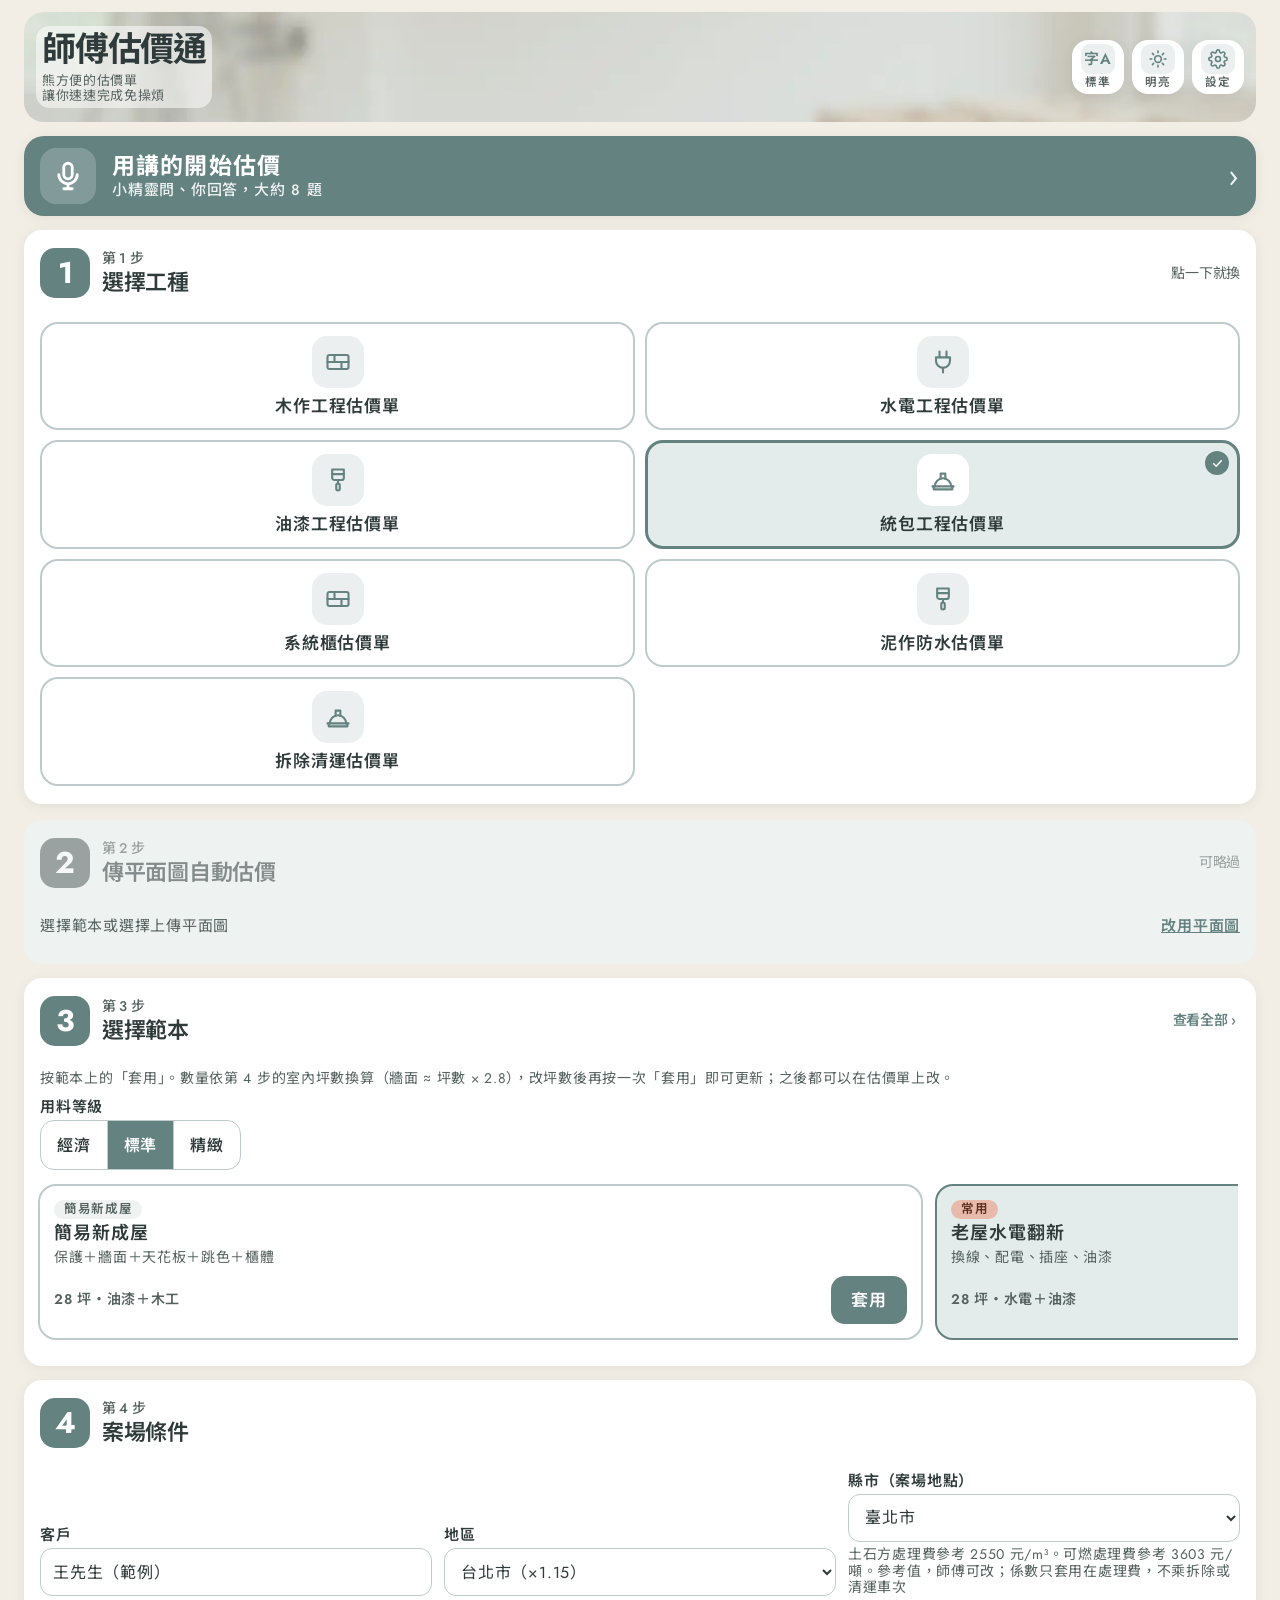
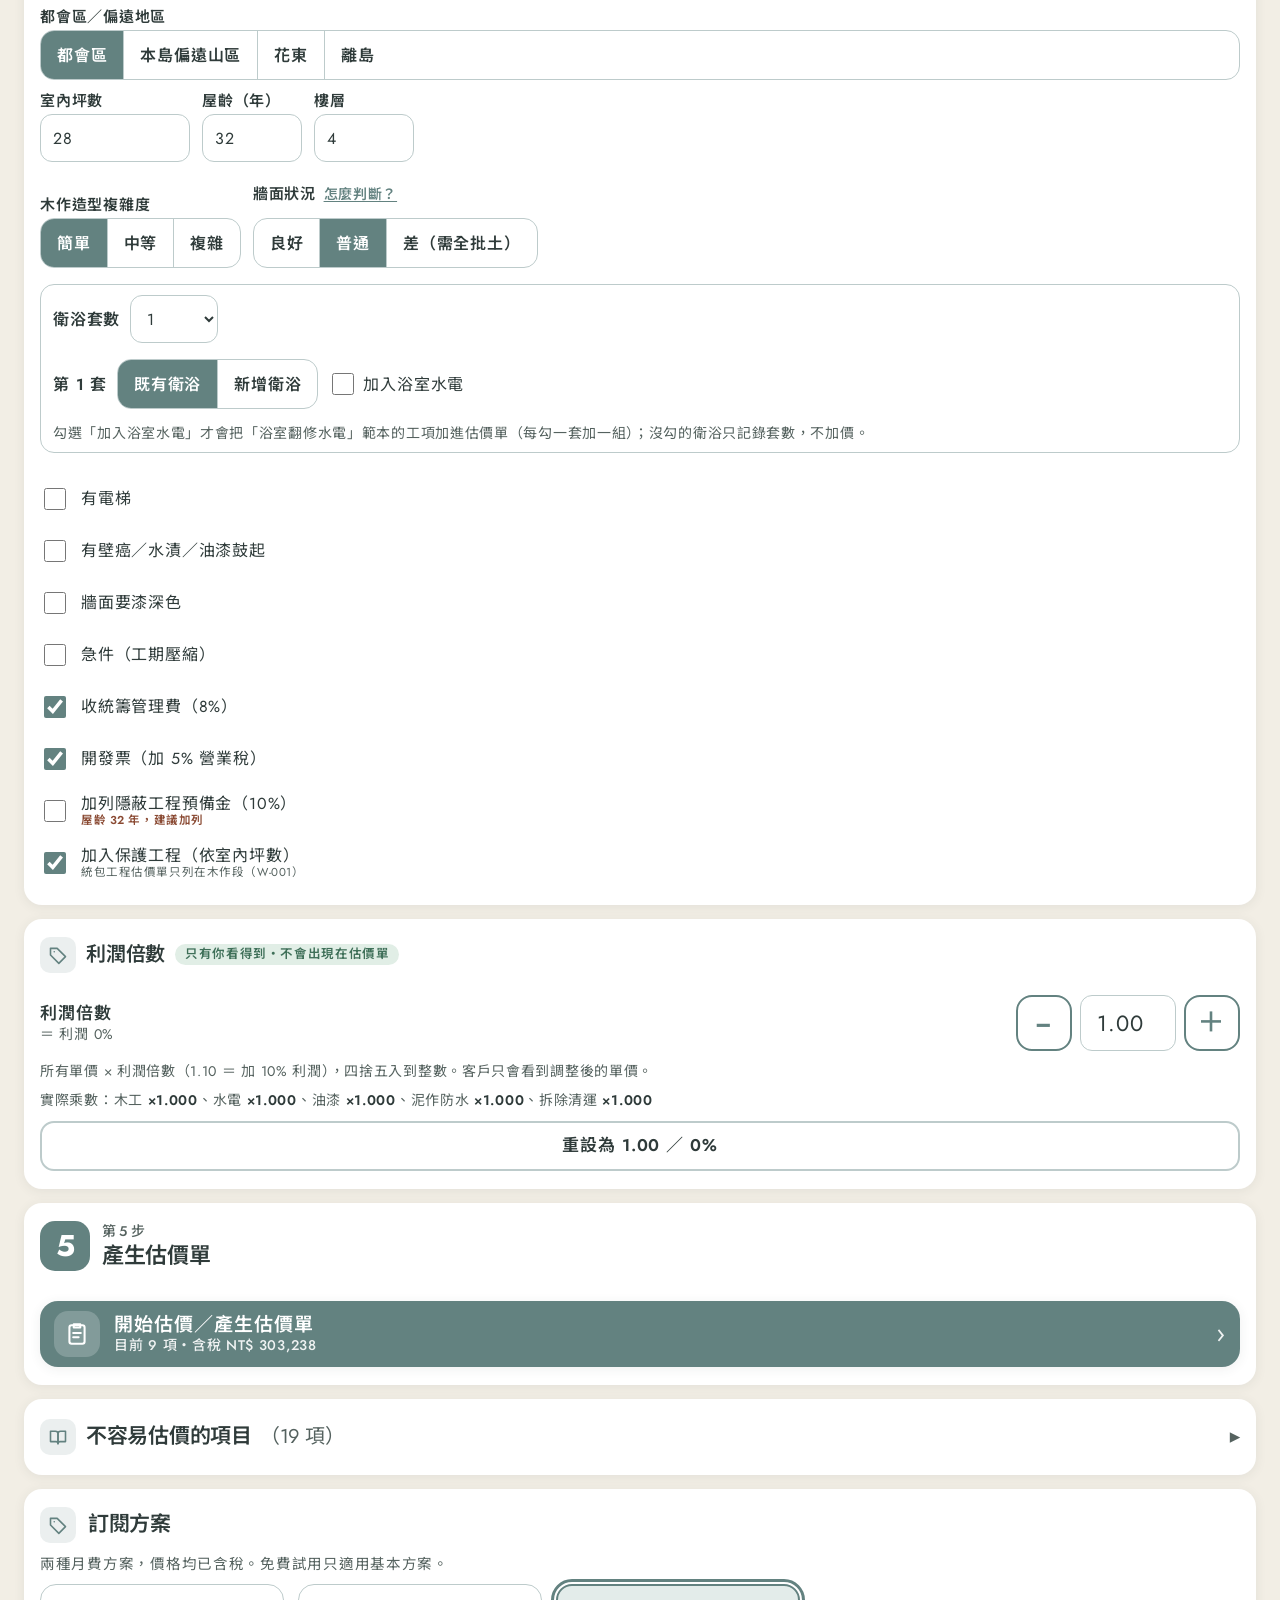
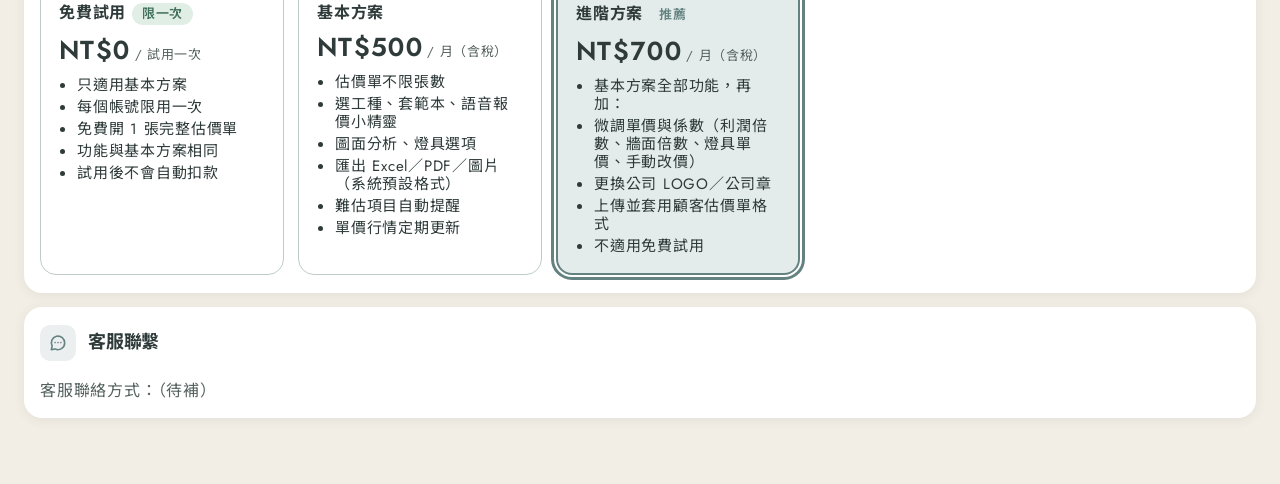
==== commit 445e2fdf: "v52: 小精靈第8題、數字欄清0、燈具同步、進階工種、移除現勘提醒、匯出Excel、空白估價單填入、泥作拆除行情" ====
--- a/index.html
+++ b/index.html
@@ -82,6 +82,10 @@
 .sc-card.on{border:2.5px solid var(--accent);background:var(--accent-soft);padding:13px 9px 11px}
 .sc-card.on .sc-ic{color:var(--accent)}
 .sc-card.on .sc-check{display:grid}
+.sc-card.is-locked{opacity:.55;filter:grayscale(.25);cursor:not-allowed}
+.sc-card.is-locked:hover{border-color:var(--line)}
+.sc-pro-badge{display:none;margin-top:6px;font-size:10.5px;font-weight:700;color:#8a4b12;background:#fff4d6;border-radius:8px;padding:2px 6px;line-height:1.3}
+.sc-card.is-locked .sc-pro-badge{display:block}
 @media (prefers-reduced-motion:no-preference){.sc-card{transition:border-color .15s,background .15s}}
 .scope-l{font-weight:700;font-size:14px}
 .scope-bar .seg{display:grid;grid-template-columns:repeat(2,minmax(0,1fr));width:100%;max-width:560px}
@@ -600,7 +604,7 @@
 .vw-status.err{color:var(--bad);font-weight:600}
 .vw-lbl{font-size:15px;font-weight:600}
 #vw-text{font-size:18px;min-height:96px;resize:vertical}
-.vw-actions{display:flex;flex-wrap:wrap;gap:10px}
+.vw-actions{display:flex;flex-wrap:wrap;gap:10px;position:sticky;bottom:0;z-index:3;background:var(--surface);padding:8px 0 4px}
 .vw-actions .btn{flex:1 1 120px}
 .vw-foot{display:flex;flex-wrap:wrap;gap:10px}
 .vw-foot .btn{flex:1 1 160px}
@@ -608,6 +612,8 @@
 .vw-card{display:grid;gap:8px;border:1.5px solid var(--line);border-radius:16px;padding:12px}
 .vw-card>b{font-size:17px}
 .vw-f{display:grid;grid-template-columns:auto 6.5em 1fr;align-items:center;gap:10px;min-height:52px;font-size:16px;font-weight:600}
+.vw-f-wide{grid-template-columns:auto 1fr;align-items:start}
+.vw-f-wide textarea{width:100%;min-height:72px;font:inherit;font-size:16px;line-height:1.4;padding:8px 10px;border-radius:12px;border:1.5px solid var(--line);background:var(--bg);color:var(--ink)}
 .vw-f select,.vw-f input:not([type=checkbox]){min-width:0}
 .vw-it{display:grid;grid-template-columns:1fr auto;gap:6px 10px;align-items:center;padding:8px 0;border-top:1px solid var(--line)}
 .vw-itl{display:flex;gap:10px;align-items:center;min-height:48px;cursor:pointer}
@@ -860,10 +866,10 @@
     </div>
   </header>
 
-  <button type="button" class="big-btn primary voice-hero" id="vw-open"><span class="ico" aria-hidden="true"><svg><use href="#i-mic"/></svg></span><span class="big-t">用講的開始估價<small>小精靈問、你回答，大約 7 題</small></span><span class="chev" aria-hidden="true">›</span></button>
+  <button type="button" class="big-btn primary voice-hero" id="vw-open"><span class="ico" aria-hidden="true"><svg><use href="#i-mic"/></svg></span><span class="big-t">用講的開始估價<small>小精靈問、你回答，大約 8 題</small></span><span class="chev" aria-hidden="true">›</span></button>
   <section class="panel step-card scope-quick" id="sec-scope" aria-labelledby="h-scope">
     <h2 class="step-h" id="h-scope"><span class="step-no" aria-hidden="true">1</span><span class="step-t"><small>第 1 步</small>選擇工種</span><span class="step-sub">點一下就換</span></h2>
-    <div class="scope-cards" id="scope" role="group" aria-labelledby="h-scope"><button type="button" class="sc-card" data-s="carpentry" aria-pressed="false" title="天花板、隔間、櫃體、門、地板"><span class="sc-ic" aria-hidden="true"><svg><use href="#i-wood"/></svg></span><b>木作工程估價單</b><small>天花板、隔間、櫃體、門、地板</small><span class="sc-check" aria-hidden="true"><svg><use href="#i-check"/></svg></span></button><button type="button" class="sc-card" data-s="plumbing_electrical" aria-pressed="false" title="插座、迴路、給排水、燈具"><span class="sc-ic" aria-hidden="true"><svg><use href="#i-plug"/></svg></span><b>水電工程估價單</b><small>插座、迴路、給排水、燈具</small><span class="sc-check" aria-hidden="true"><svg><use href="#i-check"/></svg></span></button><button type="button" class="sc-card" data-s="painting" aria-pressed="false" title="牆面、天花、木作面、防水"><span class="sc-ic" aria-hidden="true"><svg><use href="#i-brush"/></svg></span><b>油漆工程估價單</b><small>牆面、天花、木作面、防水</small><span class="sc-check" aria-hidden="true"><svg><use href="#i-check"/></svg></span></button><button type="button" class="sc-card on" data-s="all" aria-pressed="true" title="木作＋水電＋油漆，三種合併"><span class="sc-ic" aria-hidden="true"><svg><use href="#i-helmet"/></svg></span><b>統包工程估價單</b><small>木作＋水電＋油漆，三種合併</small><span class="sc-check" aria-hidden="true"><svg><use href="#i-check"/></svg></span></button></div>
+    <div class="scope-cards" id="scope" role="group" aria-labelledby="h-scope"><button type="button" class="sc-card" data-s="carpentry" aria-pressed="false" title="天花板、隔間、櫃體、門、地板"><span class="sc-ic" aria-hidden="true"><svg><use href="#i-wood"/></svg></span><b>木作工程估價單</b><small>天花板、隔間、櫃體、門、地板</small><span class="sc-check" aria-hidden="true"><svg><use href="#i-check"/></svg></span></button><button type="button" class="sc-card" data-s="plumbing_electrical" aria-pressed="false" title="插座、迴路、給排水、燈具"><span class="sc-ic" aria-hidden="true"><svg><use href="#i-plug"/></svg></span><b>水電工程估價單</b><small>插座、迴路、給排水、燈具</small><span class="sc-check" aria-hidden="true"><svg><use href="#i-check"/></svg></span></button><button type="button" class="sc-card" data-s="painting" aria-pressed="false" title="牆面、天花、木作面、防水"><span class="sc-ic" aria-hidden="true"><svg><use href="#i-brush"/></svg></span><b>油漆工程估價單</b><small>牆面、天花、木作面、防水</small><span class="sc-check" aria-hidden="true"><svg><use href="#i-check"/></svg></span></button><button type="button" class="sc-card on" data-s="all" aria-pressed="true" title="木作＋水電＋油漆，三種合併"><span class="sc-ic" aria-hidden="true"><svg><use href="#i-helmet"/></svg></span><b>統包工程估價單</b><small>木作＋水電＋油漆，三種合併</small><span class="sc-check" aria-hidden="true"><svg><use href="#i-check"/></svg></span></button><button type="button" class="sc-card" data-s="system_cabinet" data-pro-scope="1" aria-pressed="false" title="系統衣櫃、高櫃、吊櫃"><span class="sc-ic" aria-hidden="true"><svg><use href="#i-wood"/></svg></span><b>系統櫃估價單</b><small>系統衣櫃、高櫃、吊櫃</small><span class="sc-pro-badge">進階方案才開通</span><span class="sc-check" aria-hidden="true"><svg><use href="#i-check"/></svg></span></button><button type="button" class="sc-card" data-s="masonry_waterproofing" data-pro-scope="1" aria-pressed="false" title="室內／外牆防水、泥作復原"><span class="sc-ic" aria-hidden="true"><svg><use href="#i-brush"/></svg></span><b>泥作防水估價單</b><small>室內／外牆防水、泥作復原</small><span class="sc-pro-badge">進階方案才開通</span><span class="sc-check" aria-hidden="true"><svg><use href="#i-check"/></svg></span></button><button type="button" class="sc-card" data-s="demolition_hauling" data-pro-scope="1" aria-pressed="false" title="櫃體／天花拆除、清運"><span class="sc-ic" aria-hidden="true"><svg><use href="#i-helmet"/></svg></span><b>拆除清運估價單</b><small>櫃體／天花拆除、清運</small><span class="sc-pro-badge">進階方案才開通</span><span class="sc-check" aria-hidden="true"><svg><use href="#i-check"/></svg></span></button></div>
     <p class="hint" id="scope-hint"></p>
   </section>
 
@@ -896,6 +902,7 @@
         <div class="row">
           <div class="fld"><label for="cust">客戶</label><input id="cust" value="王先生（範例）"></div>
           <div class="fld"><label for="region">地區</label><select id="region"></select></div>
+          <div class="fld"><label for="job-city">縣市（案場地點）</label><select id="job-city"></select><p class="hint" id="job-city-note" hidden></p></div>
           <div class="fld remote-fld" style="flex:1 1 100%"><label>都會區／偏遠地區</label><div class="seg" id="remote"><button type="button" data-v="city" class="on">都會區</button><button type="button" data-v="mountain">本島偏遠山區</button><button type="button" data-v="east">花東</button><button type="button" data-v="island">離島</button></div>
             <div class="remote-box" id="remote-box" hidden>
               <label class="remote-pct">偏遠地區加成 <input id="remote-pct" type="number" min="0" max="50" step="1" inputmode="numeric"> %<span class="chip warn">參考值，師傅可改</span></label>
@@ -989,7 +996,7 @@
         <summary id="h-lib"><span class="plus" aria-hidden="true">＋</span>手動加入項目<small>搜尋或依分類挑工項</small></summary>
         <div class="manual-body">
         <div class="row">
-          <div class="lib-tabs seg" id="trade"><button data-k="carpentry" class="on">木工</button><button data-k="plumbing_electrical">水電</button><button data-k="painting">油漆</button></div>
+          <div class="lib-tabs seg" id="trade"><button data-k="carpentry" class="on">木工</button><button data-k="plumbing_electrical">水電</button><button data-k="painting">油漆</button><button data-k="system_cabinet" hidden>系統櫃</button><button data-k="masonry_waterproofing" hidden>泥作防水</button><button data-k="demolition_hauling" hidden>拆除清運</button></div>
           <div class="fld"><label for="q" class="sr">搜尋工項</label><input id="q" placeholder="搜尋，例如：插座、天花板、批土"></div>
         </div>
         <div class="lib"><table><tbody id="lib"></tbody></table></div>
@@ -1026,6 +1033,17 @@
       <button class="btn ghost" id="fmt-reset">重設文字</button>
       <button class="btn ghost" id="fmt-png"><svg class="bi" aria-hidden="true"><use href="#i-export"/></svg>匯出 PNG</button>
       <button class="btn acc" id="fmt-pdf"><svg class="bi" aria-hidden="true"><use href="#i-export"/></svg>匯出 PDF（A4）</button>
+      <button class="btn ghost" id="fmt-xlsx"><svg class="bi" aria-hidden="true"><use href="#i-export"/></svg>匯出 Excel 檔</button>
+    </div>
+    <div class="fmt-bar" id="blank-tpl-bar">
+      <label class="btn ghost">上傳顧客空白估價單範本（Excel）<input type="file" id="blank-tpl-file" accept=".xlsx,.xls,.csv,text/csv,application/vnd.openxmlformats-officedocument.spreadsheetml.sheet,application/vnd.ms-excel,application/pdf,image/jpeg,image/png,.pdf,.jpg,.jpeg,.png" hidden></label>
+      <span class="fmt-msg" id="blank-tpl-msg" aria-live="polite"></span>
+    </div>
+    <div id="blank-tpl-box" hidden>
+      <p class="hint" id="blank-tpl-info"></p>
+      <p class="hint">表頭列 <input id="blank-tpl-hdr" type="number" min="1" step="1" style="width:4.5em">（可改）</p>
+      <table class="lt" id="blank-tpl-map"><thead><tr><th>估價通欄位</th><th>範本欄位</th></tr></thead><tbody></tbody></table>
+      <div class="fmt-bar"><button type="button" class="btn acc" id="blank-tpl-go">依對照匯出已填寫的 Excel</button><button type="button" class="btn ghost" id="blank-tpl-cancel">取消</button></div>
     </div>
     <div class="fmt-stage" id="fmt-stage"><div class="fmt-fit" id="fmt-fit"><div class="fmt-scale" id="fmt-scale"><div class="qpage" id="qpage"></div></div></div></div>
     <p class="hint">提示：虛線框的文字都可以點擊修改，按 Enter 完成。公司章可以直接拖曳。工項很多超過一頁時，PDF 會自動分頁，PNG 會是一張長圖。</p>
@@ -1165,7 +1183,7 @@
   </div>
 </div>
 <script type="application/json" id="terms-default">
-{"version":"2026-11-10-v50-merged","note":"合併 #terms-default、taigi-db.json、taigi-terms-additions.json、taigi-units.json、site-terms.json、使用者工地閩南語術語，以及國語 ASR 近音寫法。頁面載入此檔，#terms-default 為後備。auto=false 的數字／單位／句型只供參考，由程式用規則轉換尺寸分。","sources":["embedded:#terms-default","taigi-db/taigi-db.json","taigi-terms-additions.json","taigi-units.json","site-terms.json","user-list:工地閩南語術語","asr-variants:generated"],"summary":{"terms":113,"auto_false":17,"matchable":96,"spoken":248,"asr_variants":258,"match_keys":506,"with_code":23},"terms":[{"spoken":["田就","天井（てんじょう）","添崩","天篷","田棚"],"asr_variants":["天就","添就","田舊","添井（てんじょう）","田井（てんじょう）","天崩","田崩","添篷","添棚","田篷","天棚"],"standard":"天花板（類型未定）","code":null,"note":"[木作] 日語借詞；平釘W-101／造型W-102／流明W-103 請師傅講明；src:S1,S2；[木作] 台語 thian-pông；類型請師傅講明；src:M1180,S2","source":["embedded","taigi-db","videos","site-terms","asr-variants"],"category":"結構","tailo":"thian-pông","taigi_hanzi":"天篷"},{"spoken":["平釘天花","平頂天花"],"asr_variants":[],"standard":"平釘天花板(矽酸鈣板)","code":"W-101","note":"[木作] src:S14","source":["embedded","taigi-db","site-terms"],"category":"工法","taigi_hanzi":"平釘天花"},{"spoken":["間接照明","層板燈","反射照明"],"asr_variants":[],"standard":"間接照明燈溝","code":"W-104","note":"[木作] 若指燈具材料另看 E-113／E-022；src:S14,S19","source":["embedded","taigi-db","site-terms"],"category":"工法","taigi_hanzi":"間接照明"},{"spoken":["卡電扣阿","卡店扣啊","卡電摳阿"],"asr_variants":["卡電扣鴨","卡電扣啊","卡電扣呀","卡店扣鴨","卡店扣阿","卡店扣呀","卡電摳鴨","卡電摳啊","卡電摳呀"],"standard":"窗簾盒","code":"W-105","note":"[木作] カーテン＋台語「盒仔」；src:S1,S2,S3","source":["embedded","taigi-db","site-terms","asr-variants"],"category":"工法","taigi_hanzi":"卡電扣阿"},{"spoken":["卡電","窗仔簾"],"asr_variants":[],"standard":"窗簾","code":null,"note":"[木作] 單價庫只有窗簾盒，窗簾本身缺項；src:S1,S3,M13755","source":["embedded","taigi-db","site-terms"],"category":"材料","taigi_hanzi":"窗仔簾"},{"spoken":["哈媽ㄎ一","哈巴Ki","哈馬雞","哈巴機","哈瑪機"],"asr_variants":["哈罵ㄎ一","哈嘛ㄎ一","哈馬ㄎ一","哈芭Ki","哈帕Ki","哈罵雞","哈媽雞","哈嘛雞","哈瑪雞","哈馬機","哈馬基","哈芭機","哈帕機","哈巴雞","哈巴基","哈巴幾","哈媽機","哈瑪基","哈瑪幾"],"standard":"踢腳板","code":"W-703","note":"[木作] 日語 幅木 はばき；src:S1,S2,S3","source":["embedded","taigi-db","additions","site-terms","user-list","asr-variants"],"category":"工法","taigi_hanzi":"哈巴機"},{"spoken":["燙俗"],"asr_variants":[],"standard":"衣櫃","code":"W-305","note":"[木作] 待師傅確認：僅一個來源；木作W-305或系統W-401；src:S1","source":["embedded","taigi-db","site-terms"],"category":"工法","taigi_hanzi":"燙俗"},{"spoken":["櫥仔","讀阿"],"asr_variants":["讀鴨","讀啊","讀呀"],"standard":"櫃子（類型未定）","code":null,"note":"[木作] 請問高櫃／矮櫃／吊櫃／衣櫃／鞋櫃、木作或系統；src:M12778,S2","source":["embedded","taigi-db","site-terms","asr-variants"],"category":"結構","taigi_hanzi":"櫥仔"},{"spoken":["屜仔","脫啊"],"asr_variants":["脫鴨","脫阿","脫呀"],"standard":"抽屜","code":"W-802","note":"[木作] 一屜一組（floorplan-guide.md）；src:M7188,S2","source":["embedded","taigi-db","site-terms","asr-variants"],"category":"結構","taigi_hanzi":"屜仔"},{"spoken":["拗溜","熬溜","凹六","後鈕"],"asr_variants":[],"standard":"鉸鏈","code":"W-801","note":"[木作] W-801 為緩衝鉸鏈，是否緩衝待師傅確認；src:S1,S2,S3","source":["embedded","taigi-db","site-terms"],"category":"材料","taigi_hanzi":"拗溜"},{"spoken":["列盧","內魯"],"asr_variants":["類魯","累魯","內嚕","內滷"],"standard":"抽屜滑軌／軌道","code":"W-802","note":"[木作] 「軌道」也可能指軌道燈 E-109，請確認；src:S2","source":["embedded","taigi-db","site-terms","asr-variants"],"category":"材料","taigi_hanzi":"列盧"},{"spoken":["美麗亞","美麗牙","妹麗啊"],"asr_variants":["妹麗鴨","妹麗阿","妹麗呀"],"standard":"夾板","code":null,"note":"[木作] 待師傅確認：S1 說2分夾板、S2 說常指4mm；src:S1,S2,S3","source":["embedded","taigi-db","site-terms","asr-variants"],"category":"材料","taigi_hanzi":"美麗亞"},{"spoken":["角仔","喀阿","角才"],"asr_variants":["喀鴨","喀啊","喀呀"],"standard":"角材","code":null,"note":"[木作] 材料，無單獨工項；src:S1","source":["embedded","taigi-db","videos","site-terms","asr-variants"],"category":"材料","taigi_hanzi":"角仔"},{"spoken":["雷扣拉","雷扣喇"],"asr_variants":["布扣拉","布扣喇","雷扣那","雷扣南"],"standard":"美耐板","code":null,"note":"[木作] 待師傅確認：S2 註發音源由待查證；src:S1,S2","source":["embedded","taigi-db","site-terms","asr-variants"],"category":"材料","taigi_hanzi":"雷扣拉"},{"spoken":["木匠","做木的","木師"],"asr_variants":[],"standard":"木工師傅","code":"W-901","note":"[木作] 只有講「幾工」時才對 W-901；src:M893,M27334","source":["embedded","taigi-db","site-terms"],"category":"常用句","taigi_hanzi":"木匠"},{"spoken":["隔間"],"asr_variants":[],"standard":"隔間","code":null,"note":"[木作] 木作輕隔間才對 W-201；磚牆缺項；src:M10328","source":["embedded","taigi-db","site-terms"],"category":"結構","taigi_hanzi":"隔間"},{"spoken":["地板"],"asr_variants":[],"standard":"地板（類型未定）","code":null,"note":"[木作] 請問超耐磨／海島型／實木／只算工；src:M23370","source":["embedded","taigi-db","site-terms"],"category":"結構","taigi_hanzi":"地板"},{"spoken":["水電"],"asr_variants":[],"standard":"水電工程","code":null,"note":"[水電] 工種名稱；src:M1122","source":["embedded","taigi-db","site-terms"],"category":"工法","taigi_hanzi":"水電"},{"spoken":["電火"],"asr_variants":[],"standard":"電燈（類型未定）","code":null,"note":"[水電] 吸頂等一般燈 E-008、崁燈 E-009，請確認；src:M10297","source":["embedded","taigi-db","site-terms"],"category":"材料","taigi_hanzi":"電火"},{"spoken":["電火球仔","電火泡仔"],"asr_variants":[],"standard":"燈泡","code":null,"note":"[水電] 單價庫無燈泡工項；src:M10301","source":["embedded","taigi-db","site-terms"],"category":"材料","taigi_hanzi":"電火球仔"},{"spoken":["電火線","電線"],"asr_variants":[],"standard":"電線","code":null,"note":"[水電] 全室重拉才對 E-013（需現勘）；src:M13789,M10338","source":["embedded","taigi-db","site-terms"],"category":"材料","taigi_hanzi":"電火線"},{"spoken":["插座"],"asr_variants":[],"standard":"插座","code":null,"note":"[水電] 新增 E-002（口）或換面板 E-001（組），請確認；src:M24867","source":["embedded","taigi-db","site-terms"],"category":"材料","taigi_hanzi":"插座"},{"spoken":["開關"],"asr_variants":[],"standard":"開關面板","code":"E-001","note":"[水電] 換面板才對 E-001；src:M9212","source":["embedded","taigi-db","site-terms"],"category":"材料","taigi_hanzi":"開關"},{"spoken":["陪斯豆掛"],"asr_variants":[],"standard":"面板／塑膠蓋板","code":"E-001","note":"[水電] 日語 プラスチックカバー；src:S2","source":["embedded","taigi-db","site-terms"],"category":"材料","taigi_hanzi":"陪斯豆掛"},{"spoken":["不累尬","布累嘎","不雷卡","不累Ga"],"asr_variants":["不類尬","不內尬","雷累嘎","布類嘎","布內嘎","不布卡","不類Ga","不內Ga"],"standard":"無熔絲開關（breaker）","code":null,"note":"[水電] 待師傅確認：S1 指也可能是混凝土破碎鎚；src:S1,S2,S3,S11","source":["embedded","taigi-db","site-terms","asr-variants"],"category":"材料","taigi_hanzi":"不累尬"},{"spoken":["漏電斷路器","ELCB"],"asr_variants":[],"standard":"漏電斷路器","code":"E-007","note":"[水電] src:S11","source":["embedded","taigi-db","site-terms"],"category":"材料","taigi_hanzi":"漏電斷路器"},{"spoken":["總開關箱","配電箱"],"asr_variants":[],"standard":"配電箱","code":"E-006","note":"[水電] 換配電箱才對 E-006；src:S11","source":["embedded","taigi-db","site-terms"],"category":"材料","taigi_hanzi":"總開關箱"},{"spoken":["摸哭斯","某哭死","模哭斯"],"asr_variants":[],"standard":"出線盒／接線盒","code":null,"note":"[水電] 日語 ボックス；src:S1,S2,S3","source":["embedded","taigi-db","site-terms"],"category":"材料","taigi_hanzi":"摸哭斯"},{"spoken":["阿斯","阿死"],"asr_variants":["鴨斯","啊斯","呀斯","鴨死","啊死","呀死","阿四","阿司"],"standard":"接地","code":null,"note":"[水電] 日語 アース；src:S2,S3","source":["embedded","taigi-db","additions","site-terms","user-list","asr-variants"],"category":"工法","taigi_hanzi":"阿死"},{"spoken":["鐵布西路","鐵步西路"],"asr_variants":["鐵雷西路","鐵布喜路","鐵步喜路"],"standard":"止洩帶","code":null,"note":"[水電] 材料；src:S2,S3","source":["embedded","taigi-db","site-terms","asr-variants"],"category":"材料","taigi_hanzi":"鐵布西路"},{"spoken":["電火布","點灰婆","點輝跛"],"asr_variants":["電火雷"],"standard":"絕緣膠帶","code":null,"note":"[水電] 材料；src:M10298,S1,S3","source":["embedded","taigi-db","site-terms","asr-variants"],"category":"材料","taigi_hanzi":"電火布"},{"spoken":["水道頭","水捘仔"],"asr_variants":[],"standard":"水龍頭","code":"P-007","note":"[水電] 更換才對 P-007；src:M1119","source":["embedded","taigi-db","site-terms"],"category":"材料","taigi_hanzi":"水道頭"},{"spoken":["馬桶"],"asr_variants":[],"standard":"馬桶","code":"P-005","note":"[水電] 移位另加 P-004（需現勘）；src:M25725","source":["embedded","taigi-db","site-terms"],"category":"材料","taigi_hanzi":"馬桶"},{"spoken":["打壓","打壓測試"],"asr_variants":[],"standard":"試水壓","code":"P-010","note":"[水電] src:S12","source":["embedded","taigi-db","site-terms"],"category":"工法","taigi_hanzi":"打壓"},{"spoken":["厚速共"],"asr_variants":["厚速拱","厚速貢"],"standard":"軟管／塑膠水管","code":null,"note":"[水電] 英 hose；src:S1","source":["embedded","taigi-db","site-terms","asr-variants"],"category":"材料","taigi_hanzi":"厚速共"},{"spoken":["三分管","四分管","六分管"],"asr_variants":[],"standard":"管徑 3/8″、1/2″、3/4″","code":null,"note":"[水電] 規格，非工項；src:S2","source":["embedded","taigi-db","site-terms"],"category":"單位","taigi_hanzi":"三分管"},{"spoken":["崁燈","嵌燈"],"asr_variants":[],"standard":"嵌燈","code":"E-009","note":"[水電] 含燈具材料另加 E-101～E-104；src:S13,S19","source":["embedded","taigi-db","site-terms"],"category":"材料","taigi_hanzi":"崁燈"},{"spoken":["吸頂燈"],"asr_variants":[],"standard":"吸頂燈","code":"E-008","note":"[水電] 含燈具材料另看 E-105～E-107；src:S19","source":["embedded","taigi-db","site-terms"],"category":"材料","taigi_hanzi":"吸頂燈"},{"spoken":["軌道燈"],"asr_variants":[],"standard":"軌道燈","code":"E-020","note":"[水電] 燈頭 E-108、軌道條 E-109；src:S20；index.html terms-default；[水電] 燈頭 E-108、軌道條 E-109；src:S20","source":["embedded","taigi-db","site-terms"],"category":"材料","taigi_hanzi":"軌道燈"},{"spoken":["磁吸軌道燈","磁吸"],"asr_variants":[],"standard":"磁吸軌道燈","code":"E-021","note":"[水電] 材料 E-110～E-112；src:S21；index.html terms-default；[水電] 材料 E-110～E-112；src:S21","source":["embedded","taigi-db","site-terms"],"category":"材料","taigi_hanzi":"磁吸軌道燈"},{"spoken":["油漆"],"asr_variants":[],"standard":"油漆工程","code":null,"note":"[油漆] 台語 iû-tshat；src:M25627","source":["embedded","taigi-db","site-terms"],"category":"工法","tailo":"iû-tshat","taigi_hanzi":"油漆"},{"spoken":["一底二度","一底二刷"],"asr_variants":[],"standard":"乳膠漆一底二度","code":"A-101","note":"[油漆] 待師傅確認：「底」指批土或底漆，來源說法不一（S17）；src:S15,S16,S17","source":["embedded","taigi-db","site-terms"],"category":"工法","taigi_hanzi":"一底二度"},{"spoken":["二底三度"],"asr_variants":[],"standard":"乳膠漆二底三度","code":"A-102","note":"[油漆] src:S17","source":["embedded","taigi-db","site-terms"],"category":"工法","taigi_hanzi":"二底三度"},{"spoken":["批土","補土","填縫土"],"asr_variants":["填縫塗","填縫兔","填縫吐"],"standard":"批土","code":null,"note":"[油漆] 待師傅確認：S15 把補土、批土分開講，S18 說批土也稱補土；全面批土才對 A-104；src:S18,S15","source":["embedded","taigi-db","site-terms","asr-variants"],"category":"工法","taigi_hanzi":"批土"},{"spoken":["拉卡"],"asr_variants":[],"standard":"硝化棉噴漆（lacquer）","code":null,"note":"[油漆] 櫃體噴漆 A-301／門片 A-302 請確認；src:S2","source":["embedded","taigi-db","site-terms"],"category":"材料","taigi_hanzi":"拉卡"},{"spoken":["優利旦","尤利旦","優力"],"asr_variants":["優哩旦","優里旦","尤哩旦","尤里旦"],"standard":"PU 漆","code":null,"note":"[油漆] 待師傅確認：S1 寫透明漆、S2 寫 PU 塗料；src:S1,S2","source":["embedded","taigi-db","site-terms","asr-variants"],"category":"材料","taigi_hanzi":"優利旦"},{"spoken":["欸婆西","ㄟ波西"],"asr_variants":["欸婆喜","ㄟ波喜"],"standard":"環氧樹脂（Epoxy）","code":null,"note":"[油漆] 單價庫無；src:S1,S3","source":["embedded","taigi-db","site-terms","asr-variants"],"category":"材料","taigi_hanzi":"欸婆西"},{"spoken":["矽利康","矽利控"],"asr_variants":["矽哩康","矽里康","矽哩控","矽里控","矽利孔"],"standard":"矽利康填縫","code":null,"note":"[油漆] 材料；src:S1,S2","source":["embedded","taigi-db","site-terms","asr-variants"],"category":"材料","taigi_hanzi":"矽利康"},{"spoken":["美利抓","美利爪"],"asr_variants":["美哩抓","美里抓","美哩爪","美里爪"],"standard":"勾縫／留縫","code":null,"note":"[油漆] 待師傅確認：S2 註發音源由待查證；src:S1,S2","source":["embedded","taigi-db","site-terms","asr-variants"],"category":"工法","taigi_hanzi":"美利抓"},{"spoken":["拆","拆除"],"asr_variants":[],"standard":"拆除","code":null,"note":"[拆除] 台語 thiah；拆什麼請確認；src:M3949","source":["embedded","taigi-db","site-terms"],"category":"工法","tailo":"thiah","taigi_hanzi":"拆"},{"spoken":["見底","打到見底","拆到見底"],"asr_variants":[],"standard":"打除至紅磚／結構層","code":null,"note":"[拆除] 單價庫無牆面打除工項；壁癌需現勘；src:S7,S8,S2","source":["embedded","taigi-db","site-terms"],"category":"工法","taigi_hanzi":"見底"},{"spoken":["打毛","抓貓"],"asr_variants":[],"standard":"打毛","code":null,"note":"[拆除] 單價庫缺項；src:S7,S2","source":["embedded","taigi-db","site-terms"],"category":"工法","taigi_hanzi":"打毛"},{"spoken":["去皮"],"asr_variants":[],"standard":"去除磁磚表層","code":null,"note":"[拆除] 單價庫缺項；src:S7,S2","source":["embedded","taigi-db","site-terms"],"category":"工法","taigi_hanzi":"去皮"},{"spoken":["天花全拆","拆天花板"],"asr_variants":[],"standard":"天花板拆除","code":"W-004","note":"[拆除] src:S8","source":["embedded","taigi-db","site-terms"],"category":"工法","taigi_hanzi":"天花全拆"},{"spoken":["拆櫃體","拆櫃"],"asr_variants":[],"standard":"櫃體拆除","code":null,"note":"[拆除] 高櫃 W-002／矮櫃 W-003 請確認；src:S8","source":["embedded","taigi-db","site-terms"],"category":"工法","taigi_hanzi":"拆櫃體"},{"spoken":["阿桃啊","鴨桃阿","阿桃阿"],"asr_variants":["鴨桃啊","啊桃啊","呀桃啊","阿陶啊","阿桃鴨","阿桃呀","啊桃阿","呀桃阿","鴨陶阿","鴨桃鴨","鴨桃呀","阿陶阿"],"standard":"電動破碎機／打鑿機","code":null,"note":"[拆除] 工具；src:S1,S2,S3","source":["embedded","taigi-db","additions","site-terms","user-list","asr-variants"],"category":"工具","taigi_hanzi":"阿桃阿"},{"spoken":["媽路啊","巴魯","罵噜阿"],"asr_variants":["罵路啊","嘛路啊","馬路啊","媽路鴨","媽路阿","媽路呀","芭魯","帕魯","巴嚕","巴滷","媽噜阿","嘛噜阿","馬噜阿","罵噜鴨","罵噜啊","罵噜呀"],"standard":"拔釘器／鐵撬","code":null,"note":"[拆除] 工具，日語 バール；src:S1,S2,S3","source":["embedded","taigi-db","site-terms","asr-variants"],"category":"工具","taigi_hanzi":"媽路啊"},{"spoken":["土水","塗水","塗水師"],"asr_variants":["兔水","吐水","土水師","兔水師","吐水師"],"standard":"泥作（泥水工）","code":null,"note":"[泥作] 單價庫無泥作工項；src:M9362,M9363,S9,S10","source":["embedded","taigi-db","site-terms","asr-variants"],"category":"常用句","taigi_hanzi":"塗水"},{"spoken":["怕ㄉㄟˋ","帕底","粗底","打底"],"asr_variants":["巴底"],"standard":"打底","code":null,"note":"[泥作] 單價庫缺項；src:S10,S1,S9","source":["embedded","taigi-db","additions","site-terms","user-list","asr-variants"],"category":"工法","taigi_hanzi":"帕底"},{"spoken":["喜阿ㄎㄟˋ","西阿給","喜鴨給","婚羹"],"asr_variants":["西阿ㄎㄟˋ","喜鴨ㄎㄟˋ","喜啊ㄎㄟˋ","喜呀ㄎㄟˋ","喜阿給","西鴨給","西啊給","西呀給","喜啊給","喜呀給"],"standard":"粉光","code":null,"note":"[泥作] 日語 仕上げ；配管溝復原含在 P-012；src:S10,S1,S2,S3","source":["embedded","taigi-db","additions","videos","site-terms","user-list","asr-variants"],"category":"工法","taigi_hanzi":"喜鴨給"},{"spoken":["太魯","泰魯","太嚕"],"asr_variants":["台魯","臺魯","太滷","泰嚕","泰滷","台嚕","臺嚕"],"standard":"磁磚","code":null,"note":"[泥作] 單價庫缺項（floorplan-guide.md）；src:S1,S3","source":["embedded","taigi-db","additions","videos","site-terms","user-list","asr-variants"],"category":"材料","taigi_hanzi":"太魯"},{"spoken":["膨拱","碰共","膨管","捧共","彭共"],"asr_variants":["捧拱","碰拱","彭拱","膨共","膨貢","碰貢","捧管","碰管","彭管","捧貢","彭貢"],"standard":"空鼓","code":null,"note":"[泥作] 需現勘；src:S1,S2,S3,S8","source":["embedded","taigi-db","additions","videos","site-terms","user-list","asr-variants"],"category":"工法","taigi_hanzi":"膨拱"},{"spoken":["控古力","孔鼓勵","控固力"],"asr_variants":["孔古力","控鼓勵","恐鼓勵","孔固力"],"standard":"混凝土／水泥","code":null,"note":"[泥作] 待師傅確認：S1 寫水泥、S2/S3 寫混凝土；src:S1,S2,S3","source":["embedded","taigi-db","additions","site-terms","user-list","asr-variants"],"category":"材料","taigi_hanzi":"孔鼓勵"},{"spoken":["紅毛塗","ㄤ摸托","昂摸頭","紅毛土"],"asr_variants":["洪毛塗","宏毛塗","紅毛兔","紅毛吐","昂摸托","ㄤ摸頭","盎摸頭","昂摩頭","洪毛土","宏毛土"],"standard":"水泥","code":null,"note":"[泥作] 台語 âng-mn̂g-thôo；src:M5384,S2,S3","source":["embedded","taigi-db","additions","site-terms","user-list","asr-variants"],"category":"材料","tailo":"âng-mn̂g-thôo","taigi_hanzi":"紅毛塗"},{"spoken":["南媽控","喇嘛控","那罵控"],"asr_variants":["那媽控","喇媽控","南罵控","南嘛控","南馬控","南媽孔","那嘛控","喇罵控","喇馬控","喇嘛孔","那馬控","那罵孔","那嗎控"],"standard":"預拌混凝土","code":null,"note":"[泥作] 日語 生コン；src:S1,S2,S3","source":["embedded","taigi-db","additions","site-terms","user-list","asr-variants"],"category":"材料","taigi_hanzi":"那罵控"},{"spoken":["叩敗","口敗"],"asr_variants":[],"standard":"坡度","code":null,"note":"[泥作] 日語 勾配；src:S1,S2,S3","source":["embedded","taigi-db","site-terms"],"category":"工法","taigi_hanzi":"叩敗"},{"spoken":["夏水","夏最","下罪"],"asr_variants":["霞水","霞最"],"standard":"洩水坡度","code":null,"note":"[泥作] 台語 洩水；src:S1,S2,S3","source":["embedded","taigi-db","site-terms","asr-variants"],"category":"工法","taigi_hanzi":"夏水"},{"spoken":["麻吉"],"asr_variants":[],"standard":"標準餅（灰誌）","code":null,"note":"[泥作] src:S1","source":["embedded","taigi-db","site-terms"],"category":"工法","taigi_hanzi":"麻吉"},{"spoken":["磚仔"],"asr_variants":[],"standard":"磚","code":null,"note":"[泥作] 砌磚缺項；src:M11815","source":["embedded","taigi-db","site-terms"],"category":"材料","taigi_hanzi":"磚仔"},{"spoken":["零夠車","內溝啊掐","類勾阿掐"],"asr_variants":["零溝車","零勾車","類溝啊掐","累溝啊掐","內勾啊掐","內夠啊掐","內溝鴨掐","內溝阿掐","內溝呀掐","內溝啊恰","累勾阿掐","內勾阿掐","類溝阿掐","類夠阿掐","類勾鴨掐","類勾啊掐","類勾呀掐","類勾阿恰"],"standard":"單輪手推車","code":null,"note":"[泥作] 工具，日語 ねこ車；src:S1,S2","source":["embedded","taigi-db","additions","site-terms","user-list","asr-variants"],"category":"工具","taigi_hanzi":"零夠車"},{"spoken":["騷day","燒底"],"asr_variants":[],"standard":"軟底（鋪磚工法）","code":null,"note":"[泥作] 缺項；src:S2","source":["embedded","taigi-db","site-terms"],"category":"工法","taigi_hanzi":"騷day"},{"spoken":["嘿北","嘿被","嘿麥"],"asr_variants":[],"standard":"平方公尺","code":null,"note":"[單位] 日語 平米；1坪=3.3058㎡（README.md）；src:S1,S2,S3","source":["embedded","taigi-db","units","site-terms"],"category":"單位","taigi_hanzi":"嘿北"},{"spoken":["仙","縣","CM","cm"],"asr_variants":[],"standard":"公分","code":null,"note":"[單位] src:S1,S2","source":["embedded","taigi-db","videos","units","site-terms"],"category":"單位","taigi_hanzi":"仙"},{"spoken":["硬擠"],"asr_variants":[],"standard":"英吋","code":null,"note":"[單位] src:S2,S3","source":["embedded","taigi-db","units","site-terms"],"category":"單位","taigi_hanzi":"硬擠"},{"spoken":["昏","分","台分","hun"],"asr_variants":[],"standard":"台分","code":null,"note":"[單位] 1分≈0.303公分（S5）；src:S1","source":["embedded","taigi-db","site-terms"],"category":"單位","tailo":"hun","taigi_hanzi":"分"},{"spoken":["分","台分","hun","昏"],"asr_variants":[],"standard":"台分","code":null,"note":"[台語補充] src:使用者提供；只給小精靈參考，不自動改寫原文","source":["embedded","units"],"auto":false},{"spoken":["哈利","娘"],"asr_variants":["哈哩","哈里","哈力"],"standard":"梁","code":null,"note":"[台語補充] src:使用者提供","source":["embedded","taigi-db","additions","videos","user-list","asr-variants"],"category":"結構","taigi_hanzi":"哈利"},{"spoken":["帕拉呸斗"],"asr_variants":["巴拉呸斗","帕拉胚斗","帕拉佩斗","帕啦呸斗"],"standard":"女兒牆","code":null,"note":"[台語補充] src:使用者提供","source":["embedded","taigi-db","additions","user-list","asr-variants"],"category":"結構","taigi_hanzi":"帕拉呸斗"},{"spoken":["阿搜比"],"asr_variants":["鴨搜比","啊搜比","呀搜比","阿收比","阿嗖比"],"standard":"伸縮縫／間隙","code":null,"note":"[台語補充] src:使用者提供","source":["embedded","taigi-db","additions","user-list","asr-variants"],"category":"結構","taigi_hanzi":"阿搜比"},{"spoken":["車輪餅","甜甜圈"],"asr_variants":[],"standard":"鋼筋間隔器","code":null,"note":"[台語補充] src:使用者提供","source":["embedded","taigi-db","additions","user-list"],"category":"材料","taigi_hanzi":"車輪餅"},{"spoken":["封板"],"asr_variants":[],"standard":"封板（釘矽酸鈣板／石膏板）","code":null,"note":"[台語補充] src:使用者提供","source":["embedded","taigi-db","additions","user-list"],"category":"工法","taigi_hanzi":"封板"},{"spoken":["拉整","拉陣"],"asr_variants":["拉振"],"standard":"電鑽／喜得釘","code":null,"note":"[台語補充] src:使用者提供","source":["embedded","taigi-db","additions","user-list","asr-variants"],"category":"工具","taigi_hanzi":"拉整"},{"spoken":["浮濫打","ㄙㄟ打"],"asr_variants":["福濫打","浮爛打"],"standard":"手持砂輪機／切割機","code":null,"note":"[台語補充] src:使用者提供","source":["embedded","taigi-db","additions","user-list","asr-variants"],"category":"工具","taigi_hanzi":"浮濫打"},{"spoken":["卡哩卡哩"],"asr_variants":["卡里卡哩","卡利卡哩","卡哩卡里","卡哩卡利"],"standard":"棘輪扳手","code":null,"note":"[台語補充] src:使用者提供","source":["embedded","taigi-db","additions","user-list","asr-variants"],"category":"工具","taigi_hanzi":"卡哩卡哩"},{"spoken":["樓賴爸"],"asr_variants":["漏賴爸","樓來爸","樓賴把"],"standard":"螺絲起子","code":null,"note":"[台語補充] src:使用者提供","source":["embedded","taigi-db","additions","user-list","asr-variants"],"category":"工具","taigi_hanzi":"樓賴爸"},{"spoken":["片幾"],"asr_variants":["偏幾","片機"],"standard":"老虎鉗／鉗子","code":null,"note":"[台語補充] src:使用者提供","source":["embedded","taigi-db","additions","user-list","asr-variants"],"category":"工具","taigi_hanzi":"片幾"},{"spoken":["哇夏"],"asr_variants":["娃夏","瓦夏","哇霞"],"standard":"螺絲墊圈","code":null,"note":"[台語補充] src:使用者提供","source":["embedded","taigi-db","additions","user-list","asr-variants"],"category":"材料","taigi_hanzi":"哇夏"},{"spoken":["空不累撒","空布雷薩"],"asr_variants":["空不類撒","空不內撒","空不累薩","空不雷撒","空雷雷薩","空布布薩","空布雷撒"],"standard":"空氣壓縮機","code":null,"note":"[台語補充] src:使用者提供","source":["embedded","taigi-db","additions","videos","user-list","asr-variants"],"category":"機具","taigi_hanzi":"空不累撒"},{"spoken":["夏罷"],"asr_variants":["霞罷"],"standard":"小型鏟土機／山貓","code":null,"note":"[台語補充] src:使用者提供","source":["embedded","taigi-db","additions","user-list","asr-variants"],"category":"車輛","taigi_hanzi":"夏罷"},{"spoken":["慶阿掐"],"asr_variants":["親阿掐","慶鴨掐","慶啊掐","慶呀掐","慶阿恰"],"standard":"小型吊卡車","code":null,"note":"[台語補充] src:使用者提供","source":["embedded","taigi-db","additions","user-list","asr-variants"],"category":"車輛","taigi_hanzi":"慶阿掐"},{"spoken":["滴溝阿"],"asr_variants":["低溝阿","滴勾阿","滴夠阿","滴溝鴨","滴溝啊","滴溝呀"],"standard":"堆高機","code":null,"note":"[台語補充] src:使用者提供","source":["embedded","taigi-db","additions","user-list","asr-variants"],"category":"車輛","taigi_hanzi":"滴溝阿"},{"spoken":["斯囉布"],"asr_variants":["斯囉雷"],"standard":"樓板","code":null,"note":"[台語補充] src:使用者提供","source":["embedded","taigi-db","videos","asr-variants"],"category":"結構","taigi_hanzi":"斯囉布"},{"spoken":["調啊","調"],"asr_variants":["調鴨","調阿","調呀"],"standard":"柱","code":null,"note":"[台語補充] src:使用者提供","source":["embedded","taigi-db","videos","asr-variants"],"category":"結構","taigi_hanzi":"調啊"},{"spoken":["疊磚"],"asr_variants":[],"standard":"砌磚","code":null,"note":"[台語補充] src:使用者提供","source":["embedded","taigi-db","videos"],"category":"工法","taigi_hanzi":"疊磚"},{"spoken":["木心板"],"asr_variants":[],"standard":"木心板","code":null,"note":"[台語補充] src:使用者提供","source":["embedded","taigi-db","videos"],"category":"材料","taigi_hanzi":"木心板"},{"spoken":["糕盯"],"asr_variants":[],"standard":"勾丁（磁磚貼法）","code":null,"note":"[台語補充] src:使用者提供","source":["embedded","taigi-db","videos"],"category":"工法","taigi_hanzi":"糕盯"},{"spoken":["吼盯"],"asr_variants":[],"standard":"門檻／止水門檻","code":null,"note":"[台語補充] src:使用者提供","source":["embedded","taigi-db","videos"],"category":"結構","taigi_hanzi":"吼盯"},{"spoken":["尺","台尺","tshioh","tshiorh"],"asr_variants":[],"standard":"台尺","code":null,"note":"[台語補充] src:使用者提供；只給小精靈參考，不自動改寫原文","source":["embedded","taigi-db","units"],"auto":false,"category":"單位","tailo":"tshioh","taigi_hanzi":"尺"},{"spoken":["寸","台寸","tshùn"],"asr_variants":[],"standard":"台寸","code":null,"note":"[台語補充] src:使用者提供；只給小精靈參考，不自動改寫原文","source":["embedded","taigi-db","units"],"auto":false,"category":"單位","tailo":"tshùn","taigi_hanzi":"寸"},{"spoken":["才","一才","兩才"],"asr_variants":[],"standard":"面積才","code":null,"note":"[台語補充] src:使用者提供；只給小精靈參考，不自動改寫原文","source":["embedded","taigi-db","units"],"auto":false,"category":"單位","taigi_hanzi":"才"},{"spoken":["坪"],"asr_variants":[],"standard":"坪","code":null,"note":"[台語補充] src:使用者提供；只給小精靈參考，不自動改寫原文","source":["embedded","taigi-db","units"],"auto":false,"category":"單位","taigi_hanzi":"坪"},{"spoken":["一","tsi̍t","it"],"asr_variants":[],"standard":"1","code":null,"note":"[台語補充] src:使用者提供；只給小精靈參考，不自動改寫原文","source":["embedded","taigi-db","units"],"auto":false,"category":"數字","tailo":"tsi̍t","taigi_hanzi":"一"},{"spoken":["兩","nn̄g","二","jī"],"asr_variants":[],"standard":"2","code":null,"note":"[台語補充] src:使用者提供；只給小精靈參考，不自動改寫原文","source":["embedded","taigi-db","units"],"auto":false,"category":"數字","tailo":"nn̄g","taigi_hanzi":"兩"},{"spoken":["三","sann"],"asr_variants":[],"standard":"3","code":null,"note":"[台語補充] src:使用者提供；只給小精靈參考，不自動改寫原文","source":["embedded","taigi-db","units"],"auto":false,"category":"數字","tailo":"sann","taigi_hanzi":"三"},{"spoken":["四","sì"],"asr_variants":[],"standard":"4","code":null,"note":"[台語補充] src:使用者提供；只給小精靈參考，不自動改寫原文","source":["embedded","taigi-db","units"],"auto":false,"category":"數字","tailo":"sì","taigi_hanzi":"四"},{"spoken":["五","gōo"],"asr_variants":[],"standard":"5","code":null,"note":"[台語補充] src:使用者提供；只給小精靈參考，不自動改寫原文","source":["embedded","taigi-db","units"],"auto":false,"category":"數字","tailo":"gōo","taigi_hanzi":"五"},{"spoken":["六","la̍k"],"asr_variants":[],"standard":"6","code":null,"note":"[台語補充] src:使用者提供；只給小精靈參考，不自動改寫原文","source":["embedded","taigi-db","units"],"auto":false,"category":"數字","tailo":"la̍k","taigi_hanzi":"六"},{"spoken":["七","tshit"],"asr_variants":[],"standard":"7","code":null,"note":"[台語補充] src:使用者提供；只給小精靈參考，不自動改寫原文","source":["embedded","taigi-db","units"],"auto":false,"category":"數字","tailo":"tshit","taigi_hanzi":"七"},{"spoken":["八","peh","peeh"],"asr_variants":[],"standard":"8","code":null,"note":"[台語補充] src:使用者提供；只給小精靈參考，不自動改寫原文","source":["embedded","taigi-db","units"],"auto":false,"category":"數字","tailo":"peh","taigi_hanzi":"八"},{"spoken":["九","káu"],"asr_variants":[],"standard":"9","code":null,"note":"[台語補充] src:使用者提供；只給小精靈參考，不自動改寫原文","source":["embedded","taigi-db","units"],"auto":false,"category":"數字","tailo":"káu","taigi_hanzi":"九"},{"spoken":["十","tsa̍p"],"asr_variants":[],"standard":"10","code":null,"note":"[台語補充] src:使用者提供；只給小精靈參考，不自動改寫原文","source":["embedded","taigi-db","units"],"auto":false,"category":"數字","tailo":"tsa̍p","taigi_hanzi":"十"},{"spoken":["幾尺幾寸","X尺Y","三尺六"],"asr_variants":[],"standard":"X 尺 Y 寸","code":null,"note":"[台語補充] src:使用者提供；只給小精靈參考，不自動改寫原文","source":["embedded","taigi-db","units"],"auto":false,"category":"常用句","taigi_hanzi":"幾尺幾寸"},{"spoken":["幾尺半","三尺半","四尺半","五尺半","兩尺半"],"asr_variants":[],"standard":"X 尺 + 5 寸","code":null,"note":"[台語補充] src:使用者提供；只給小精靈參考，不自動改寫原文","source":["embedded","taigi-db","units"],"auto":false,"category":"常用句","taigi_hanzi":"幾尺半"}]}
+{"version":"2026-11-10-v50-merged","note":"合併 #terms-default、taigi-db.json、taigi-terms-additions.json、taigi-units.json、site-terms.json、使用者工地閩南語術語，以及國語 ASR 近音寫法。頁面載入此檔，#terms-default 為後備。auto=false 的數字／單位／句型只供參考，由程式用規則轉換尺寸分。","sources":["embedded:#terms-default","taigi-db/taigi-db.json","taigi-terms-additions.json","taigi-units.json","site-terms.json","user-list:工地閩南語術語","asr-variants:generated"],"summary":{"terms":113,"auto_false":17,"matchable":96,"spoken":248,"asr_variants":258,"match_keys":506,"with_code":23},"terms":[{"spoken":["田就","天井（てんじょう）","添崩","天篷","田棚"],"asr_variants":["天就","添就","田舊","添井（てんじょう）","田井（てんじょう）","天崩","田崩","添篷","添棚","田篷","天棚"],"standard":"天花板（類型未定）","code":null,"note":"[木作] 日語借詞；平釘W-101／造型W-102／流明W-103 請師傅講明；src:S1,S2；[木作] 台語 thian-pông；類型請師傅講明；src:M1180,S2","source":["embedded","taigi-db","videos","site-terms","asr-variants"],"category":"結構","tailo":"thian-pông","taigi_hanzi":"天篷"},{"spoken":["平釘天花","平頂天花","平釘","平頂","做平釘"],"asr_variants":[],"standard":"平釘天花板(矽酸鈣板)","code":"W-101","note":"[木作] src:S14","source":["embedded","taigi-db","site-terms"],"category":"工法","taigi_hanzi":"平釘天花"},{"spoken":["間接照明","層板燈","反射照明"],"asr_variants":[],"standard":"間接照明燈溝","code":"W-104","note":"[木作] 若指燈具材料另看 E-113／E-022；src:S14,S19","source":["embedded","taigi-db","site-terms"],"category":"工法","taigi_hanzi":"間接照明"},{"spoken":["卡電扣阿","卡店扣啊","卡電摳阿"],"asr_variants":["卡電扣鴨","卡電扣啊","卡電扣呀","卡店扣鴨","卡店扣阿","卡店扣呀","卡電摳鴨","卡電摳啊","卡電摳呀"],"standard":"窗簾盒","code":"W-105","note":"[木作] カーテン＋台語「盒仔」；src:S1,S2,S3","source":["embedded","taigi-db","site-terms","asr-variants"],"category":"工法","taigi_hanzi":"卡電扣阿"},{"spoken":["卡電","窗仔簾"],"asr_variants":[],"standard":"窗簾","code":null,"note":"[木作] 單價庫只有窗簾盒，窗簾本身缺項；src:S1,S3,M13755","source":["embedded","taigi-db","site-terms"],"category":"材料","taigi_hanzi":"窗仔簾"},{"spoken":["哈媽ㄎ一","哈巴Ki","哈馬雞","哈巴機","哈瑪機"],"asr_variants":["哈罵ㄎ一","哈嘛ㄎ一","哈馬ㄎ一","哈芭Ki","哈帕Ki","哈罵雞","哈媽雞","哈嘛雞","哈瑪雞","哈馬機","哈馬基","哈芭機","哈帕機","哈巴雞","哈巴基","哈巴幾","哈媽機","哈瑪基","哈瑪幾"],"standard":"踢腳板","code":"W-703","note":"[木作] 日語 幅木 はばき；src:S1,S2,S3","source":["embedded","taigi-db","additions","site-terms","user-list","asr-variants"],"category":"工法","taigi_hanzi":"哈巴機"},{"spoken":["燙俗"],"asr_variants":[],"standard":"衣櫃","code":"W-305","note":"[木作] 待師傅確認：僅一個來源；木作W-305或系統W-401；src:S1","source":["embedded","taigi-db","site-terms"],"category":"工法","taigi_hanzi":"燙俗"},{"spoken":["櫥仔","讀阿"],"asr_variants":["讀鴨","讀啊","讀呀"],"standard":"櫃子（類型未定）","code":null,"note":"[木作] 請問高櫃／矮櫃／吊櫃／衣櫃／鞋櫃、木作或系統；src:M12778,S2","source":["embedded","taigi-db","site-terms","asr-variants"],"category":"結構","taigi_hanzi":"櫥仔"},{"spoken":["屜仔","脫啊"],"asr_variants":["脫鴨","脫阿","脫呀"],"standard":"抽屜","code":"W-802","note":"[木作] 一屜一組（floorplan-guide.md）；src:M7188,S2","source":["embedded","taigi-db","site-terms","asr-variants"],"category":"結構","taigi_hanzi":"屜仔"},{"spoken":["拗溜","熬溜","凹六","後鈕"],"asr_variants":[],"standard":"鉸鏈","code":"W-801","note":"[木作] W-801 為緩衝鉸鏈，是否緩衝待師傅確認；src:S1,S2,S3","source":["embedded","taigi-db","site-terms"],"category":"材料","taigi_hanzi":"拗溜"},{"spoken":["列盧","內魯"],"asr_variants":["類魯","累魯","內嚕","內滷"],"standard":"抽屜滑軌／軌道","code":"W-802","note":"[木作] 「軌道」也可能指軌道燈 E-109，請確認；src:S2","source":["embedded","taigi-db","site-terms","asr-variants"],"category":"材料","taigi_hanzi":"列盧"},{"spoken":["美麗亞","美麗牙","妹麗啊"],"asr_variants":["妹麗鴨","妹麗阿","妹麗呀"],"standard":"夾板","code":null,"note":"[木作] 待師傅確認：S1 說2分夾板、S2 說常指4mm；src:S1,S2,S3","source":["embedded","taigi-db","site-terms","asr-variants"],"category":"材料","taigi_hanzi":"美麗亞"},{"spoken":["角仔","喀阿","角才"],"asr_variants":["喀鴨","喀啊","喀呀"],"standard":"角材","code":null,"note":"[木作] 材料，無單獨工項；src:S1","source":["embedded","taigi-db","videos","site-terms","asr-variants"],"category":"材料","taigi_hanzi":"角仔"},{"spoken":["雷扣拉","雷扣喇"],"asr_variants":["布扣拉","布扣喇","雷扣那","雷扣南"],"standard":"美耐板","code":null,"note":"[木作] 待師傅確認：S2 註發音源由待查證；src:S1,S2","source":["embedded","taigi-db","site-terms","asr-variants"],"category":"材料","taigi_hanzi":"雷扣拉"},{"spoken":["木匠","做木的","木師"],"asr_variants":[],"standard":"木工師傅","code":"W-901","note":"[木作] 只有講「幾工」時才對 W-901；src:M893,M27334","source":["embedded","taigi-db","site-terms"],"category":"常用句","taigi_hanzi":"木匠"},{"spoken":["隔間"],"asr_variants":[],"standard":"隔間","code":null,"note":"[木作] 木作輕隔間才對 W-201；磚牆缺項；src:M10328","source":["embedded","taigi-db","site-terms"],"category":"結構","taigi_hanzi":"隔間"},{"spoken":["地板"],"asr_variants":[],"standard":"地板（類型未定）","code":null,"note":"[木作] 請問超耐磨／海島型／實木／只算工；src:M23370","source":["embedded","taigi-db","site-terms"],"category":"結構","taigi_hanzi":"地板"},{"spoken":["水電"],"asr_variants":[],"standard":"水電工程","code":null,"note":"[水電] 工種名稱；src:M1122","source":["embedded","taigi-db","site-terms"],"category":"工法","taigi_hanzi":"水電"},{"spoken":["電火"],"asr_variants":[],"standard":"電燈（類型未定）","code":null,"note":"[水電] 吸頂等一般燈 E-008、崁燈 E-009，請確認；src:M10297","source":["embedded","taigi-db","site-terms"],"category":"材料","taigi_hanzi":"電火"},{"spoken":["電火球仔","電火泡仔"],"asr_variants":[],"standard":"燈泡","code":null,"note":"[水電] 單價庫無燈泡工項；src:M10301","source":["embedded","taigi-db","site-terms"],"category":"材料","taigi_hanzi":"電火球仔"},{"spoken":["電火線","電線"],"asr_variants":[],"standard":"電線","code":null,"note":"[水電] 全室重拉才對 E-013（需現勘）；src:M13789,M10338","source":["embedded","taigi-db","site-terms"],"category":"材料","taigi_hanzi":"電火線"},{"spoken":["插座"],"asr_variants":[],"standard":"插座","code":null,"note":"[水電] 新增 E-002（口）或換面板 E-001（組），請確認；src:M24867","source":["embedded","taigi-db","site-terms"],"category":"材料","taigi_hanzi":"插座"},{"spoken":["開關"],"asr_variants":[],"standard":"開關面板","code":"E-001","note":"[水電] 換面板才對 E-001；src:M9212","source":["embedded","taigi-db","site-terms"],"category":"材料","taigi_hanzi":"開關"},{"spoken":["陪斯豆掛"],"asr_variants":[],"standard":"面板／塑膠蓋板","code":"E-001","note":"[水電] 日語 プラスチックカバー；src:S2","source":["embedded","taigi-db","site-terms"],"category":"材料","taigi_hanzi":"陪斯豆掛"},{"spoken":["不累尬","布累嘎","不雷卡","不累Ga"],"asr_variants":["不類尬","不內尬","雷累嘎","布類嘎","布內嘎","不布卡","不類Ga","不內Ga"],"standard":"無熔絲開關（breaker）","code":null,"note":"[水電] 待師傅確認：S1 指也可能是混凝土破碎鎚；src:S1,S2,S3,S11","source":["embedded","taigi-db","site-terms","asr-variants"],"category":"材料","taigi_hanzi":"不累尬"},{"spoken":["漏電斷路器","ELCB"],"asr_variants":[],"standard":"漏電斷路器","code":"E-007","note":"[水電] src:S11","source":["embedded","taigi-db","site-terms"],"category":"材料","taigi_hanzi":"漏電斷路器"},{"spoken":["總開關箱","配電箱"],"asr_variants":[],"standard":"配電箱","code":"E-006","note":"[水電] 換配電箱才對 E-006；src:S11","source":["embedded","taigi-db","site-terms"],"category":"材料","taigi_hanzi":"總開關箱"},{"spoken":["摸哭斯","某哭死","模哭斯"],"asr_variants":[],"standard":"出線盒／接線盒","code":null,"note":"[水電] 日語 ボックス；src:S1,S2,S3","source":["embedded","taigi-db","site-terms"],"category":"材料","taigi_hanzi":"摸哭斯"},{"spoken":["阿斯","阿死"],"asr_variants":["鴨斯","啊斯","呀斯","鴨死","啊死","呀死","阿四","阿司"],"standard":"接地","code":null,"note":"[水電] 日語 アース；src:S2,S3","source":["embedded","taigi-db","additions","site-terms","user-list","asr-variants"],"category":"工法","taigi_hanzi":"阿死"},{"spoken":["鐵布西路","鐵步西路"],"asr_variants":["鐵雷西路","鐵布喜路","鐵步喜路"],"standard":"止洩帶","code":null,"note":"[水電] 材料；src:S2,S3","source":["embedded","taigi-db","site-terms","asr-variants"],"category":"材料","taigi_hanzi":"鐵布西路"},{"spoken":["電火布","點灰婆","點輝跛"],"asr_variants":["電火雷"],"standard":"絕緣膠帶","code":null,"note":"[水電] 材料；src:M10298,S1,S3","source":["embedded","taigi-db","site-terms","asr-variants"],"category":"材料","taigi_hanzi":"電火布"},{"spoken":["水道頭","水捘仔"],"asr_variants":[],"standard":"水龍頭","code":"P-007","note":"[水電] 更換才對 P-007；src:M1119","source":["embedded","taigi-db","site-terms"],"category":"材料","taigi_hanzi":"水道頭"},{"spoken":["馬桶"],"asr_variants":[],"standard":"馬桶","code":"P-005","note":"[水電] 移位另加 P-004（需現勘）；src:M25725","source":["embedded","taigi-db","site-terms"],"category":"材料","taigi_hanzi":"馬桶"},{"spoken":["打壓","打壓測試"],"asr_variants":[],"standard":"試水壓","code":"P-010","note":"[水電] src:S12","source":["embedded","taigi-db","site-terms"],"category":"工法","taigi_hanzi":"打壓"},{"spoken":["厚速共"],"asr_variants":["厚速拱","厚速貢"],"standard":"軟管／塑膠水管","code":null,"note":"[水電] 英 hose；src:S1","source":["embedded","taigi-db","site-terms","asr-variants"],"category":"材料","taigi_hanzi":"厚速共"},{"spoken":["三分管","四分管","六分管"],"asr_variants":[],"standard":"管徑 3/8″、1/2″、3/4″","code":null,"note":"[水電] 規格，非工項；src:S2","source":["embedded","taigi-db","site-terms"],"category":"單位","taigi_hanzi":"三分管"},{"spoken":["崁燈","嵌燈"],"asr_variants":[],"standard":"嵌燈","code":"E-009","note":"[水電] 含燈具材料另加 E-101～E-104；src:S13,S19","source":["embedded","taigi-db","site-terms"],"category":"材料","taigi_hanzi":"崁燈"},{"spoken":["吸頂燈"],"asr_variants":[],"standard":"吸頂燈","code":"E-008","note":"[水電] 含燈具材料另看 E-105～E-107；src:S19","source":["embedded","taigi-db","site-terms"],"category":"材料","taigi_hanzi":"吸頂燈"},{"spoken":["軌道燈"],"asr_variants":[],"standard":"軌道燈","code":"E-020","note":"[水電] 燈頭 E-108、軌道條 E-109；src:S20；index.html terms-default；[水電] 燈頭 E-108、軌道條 E-109；src:S20","source":["embedded","taigi-db","site-terms"],"category":"材料","taigi_hanzi":"軌道燈"},{"spoken":["磁吸軌道燈","磁吸"],"asr_variants":[],"standard":"磁吸軌道燈","code":"E-021","note":"[水電] 材料 E-110～E-112；src:S21；index.html terms-default；[水電] 材料 E-110～E-112；src:S21","source":["embedded","taigi-db","site-terms"],"category":"材料","taigi_hanzi":"磁吸軌道燈"},{"spoken":["油漆"],"asr_variants":[],"standard":"油漆工程","code":null,"note":"[油漆] 台語 iû-tshat；src:M25627","source":["embedded","taigi-db","site-terms"],"category":"工法","tailo":"iû-tshat","taigi_hanzi":"油漆"},{"spoken":["一底二度","一底二刷"],"asr_variants":[],"standard":"乳膠漆一底二度","code":"A-101","note":"[油漆] 待師傅確認：「底」指批土或底漆，來源說法不一（S17）；src:S15,S16,S17","source":["embedded","taigi-db","site-terms"],"category":"工法","taigi_hanzi":"一底二度"},{"spoken":["二底三度"],"asr_variants":[],"standard":"乳膠漆二底三度","code":"A-102","note":"[油漆] src:S17","source":["embedded","taigi-db","site-terms"],"category":"工法","taigi_hanzi":"二底三度"},{"spoken":["批土","補土","填縫土"],"asr_variants":["填縫塗","填縫兔","填縫吐"],"standard":"批土","code":null,"note":"[油漆] 待師傅確認：S15 把補土、批土分開講，S18 說批土也稱補土；全面批土才對 A-104；src:S18,S15","source":["embedded","taigi-db","site-terms","asr-variants"],"category":"工法","taigi_hanzi":"批土"},{"spoken":["拉卡"],"asr_variants":[],"standard":"硝化棉噴漆（lacquer）","code":null,"note":"[油漆] 櫃體噴漆 A-301／門片 A-302 請確認；src:S2","source":["embedded","taigi-db","site-terms"],"category":"材料","taigi_hanzi":"拉卡"},{"spoken":["優利旦","尤利旦","優力"],"asr_variants":["優哩旦","優里旦","尤哩旦","尤里旦"],"standard":"PU 漆","code":null,"note":"[油漆] 待師傅確認：S1 寫透明漆、S2 寫 PU 塗料；src:S1,S2","source":["embedded","taigi-db","site-terms","asr-variants"],"category":"材料","taigi_hanzi":"優利旦"},{"spoken":["欸婆西","ㄟ波西"],"asr_variants":["欸婆喜","ㄟ波喜"],"standard":"環氧樹脂（Epoxy）","code":null,"note":"[油漆] 單價庫無；src:S1,S3","source":["embedded","taigi-db","site-terms","asr-variants"],"category":"材料","taigi_hanzi":"欸婆西"},{"spoken":["矽利康","矽利控"],"asr_variants":["矽哩康","矽里康","矽哩控","矽里控","矽利孔"],"standard":"矽利康填縫","code":null,"note":"[油漆] 材料；src:S1,S2","source":["embedded","taigi-db","site-terms","asr-variants"],"category":"材料","taigi_hanzi":"矽利康"},{"spoken":["美利抓","美利爪"],"asr_variants":["美哩抓","美里抓","美哩爪","美里爪"],"standard":"勾縫／留縫","code":null,"note":"[油漆] 待師傅確認：S2 註發音源由待查證；src:S1,S2","source":["embedded","taigi-db","site-terms","asr-variants"],"category":"工法","taigi_hanzi":"美利抓"},{"spoken":["拆","拆除"],"asr_variants":[],"standard":"拆除","code":null,"note":"[拆除] 台語 thiah；拆什麼請確認；src:M3949","source":["embedded","taigi-db","site-terms"],"category":"工法","tailo":"thiah","taigi_hanzi":"拆"},{"spoken":["見底","打到見底","拆到見底"],"asr_variants":[],"standard":"打除至紅磚／結構層","code":null,"note":"[拆除] 單價庫無牆面打除工項；壁癌需現勘；src:S7,S8,S2","source":["embedded","taigi-db","site-terms"],"category":"工法","taigi_hanzi":"見底"},{"spoken":["打毛","抓貓"],"asr_variants":[],"standard":"打毛","code":null,"note":"[拆除] 單價庫缺項；src:S7,S2","source":["embedded","taigi-db","site-terms"],"category":"工法","taigi_hanzi":"打毛"},{"spoken":["去皮"],"asr_variants":[],"standard":"去除磁磚表層","code":null,"note":"[拆除] 單價庫缺項；src:S7,S2","source":["embedded","taigi-db","site-terms"],"category":"工法","taigi_hanzi":"去皮"},{"spoken":["天花全拆","拆天花板"],"asr_variants":[],"standard":"天花板拆除","code":"W-004","note":"[拆除] src:S8","source":["embedded","taigi-db","site-terms"],"category":"工法","taigi_hanzi":"天花全拆"},{"spoken":["拆櫃體","拆櫃"],"asr_variants":[],"standard":"櫃體拆除","code":null,"note":"[拆除] 高櫃 W-002／矮櫃 W-003 請確認；src:S8","source":["embedded","taigi-db","site-terms"],"category":"工法","taigi_hanzi":"拆櫃體"},{"spoken":["阿桃啊","鴨桃阿","阿桃阿"],"asr_variants":["鴨桃啊","啊桃啊","呀桃啊","阿陶啊","阿桃鴨","阿桃呀","啊桃阿","呀桃阿","鴨陶阿","鴨桃鴨","鴨桃呀","阿陶阿"],"standard":"電動破碎機／打鑿機","code":null,"note":"[拆除] 工具；src:S1,S2,S3","source":["embedded","taigi-db","additions","site-terms","user-list","asr-variants"],"category":"工具","taigi_hanzi":"阿桃阿"},{"spoken":["媽路啊","巴魯","罵噜阿"],"asr_variants":["罵路啊","嘛路啊","馬路啊","媽路鴨","媽路阿","媽路呀","芭魯","帕魯","巴嚕","巴滷","媽噜阿","嘛噜阿","馬噜阿","罵噜鴨","罵噜啊","罵噜呀"],"standard":"拔釘器／鐵撬","code":null,"note":"[拆除] 工具，日語 バール；src:S1,S2,S3","source":["embedded","taigi-db","site-terms","asr-variants"],"category":"工具","taigi_hanzi":"媽路啊"},{"spoken":["土水","塗水","塗水師"],"asr_variants":["兔水","吐水","土水師","兔水師","吐水師"],"standard":"泥作（泥水工）","code":null,"note":"[泥作] 單價庫無泥作工項；src:M9362,M9363,S9,S10","source":["embedded","taigi-db","site-terms","asr-variants"],"category":"常用句","taigi_hanzi":"塗水"},{"spoken":["怕ㄉㄟˋ","帕底","粗底","打底"],"asr_variants":["巴底"],"standard":"打底","code":null,"note":"[泥作] 單價庫缺項；src:S10,S1,S9","source":["embedded","taigi-db","additions","site-terms","user-list","asr-variants"],"category":"工法","taigi_hanzi":"帕底"},{"spoken":["喜阿ㄎㄟˋ","西阿給","喜鴨給","婚羹"],"asr_variants":["西阿ㄎㄟˋ","喜鴨ㄎㄟˋ","喜啊ㄎㄟˋ","喜呀ㄎㄟˋ","喜阿給","西鴨給","西啊給","西呀給","喜啊給","喜呀給"],"standard":"粉光","code":null,"note":"[泥作] 日語 仕上げ；配管溝復原含在 P-012；src:S10,S1,S2,S3","source":["embedded","taigi-db","additions","videos","site-terms","user-list","asr-variants"],"category":"工法","taigi_hanzi":"喜鴨給"},{"spoken":["太魯","泰魯","太嚕"],"asr_variants":["台魯","臺魯","太滷","泰嚕","泰滷","台嚕","臺嚕"],"standard":"磁磚","code":null,"note":"[泥作] 單價庫缺項（floorplan-guide.md）；src:S1,S3","source":["embedded","taigi-db","additions","videos","site-terms","user-list","asr-variants"],"category":"材料","taigi_hanzi":"太魯"},{"spoken":["膨拱","碰共","膨管","捧共","彭共"],"asr_variants":["捧拱","碰拱","彭拱","膨共","膨貢","碰貢","捧管","碰管","彭管","捧貢","彭貢"],"standard":"空鼓","code":null,"note":"[泥作] 需現勘；src:S1,S2,S3,S8","source":["embedded","taigi-db","additions","videos","site-terms","user-list","asr-variants"],"category":"工法","taigi_hanzi":"膨拱"},{"spoken":["控古力","孔鼓勵","控固力"],"asr_variants":["孔古力","控鼓勵","恐鼓勵","孔固力"],"standard":"混凝土／水泥","code":null,"note":"[泥作] 待師傅確認：S1 寫水泥、S2/S3 寫混凝土；src:S1,S2,S3","source":["embedded","taigi-db","additions","site-terms","user-list","asr-variants"],"category":"材料","taigi_hanzi":"孔鼓勵"},{"spoken":["紅毛塗","ㄤ摸托","昂摸頭","紅毛土"],"asr_variants":["洪毛塗","宏毛塗","紅毛兔","紅毛吐","昂摸托","ㄤ摸頭","盎摸頭","昂摩頭","洪毛土","宏毛土"],"standard":"水泥","code":null,"note":"[泥作] 台語 âng-mn̂g-thôo；src:M5384,S2,S3","source":["embedded","taigi-db","additions","site-terms","user-list","asr-variants"],"category":"材料","tailo":"âng-mn̂g-thôo","taigi_hanzi":"紅毛塗"},{"spoken":["南媽控","喇嘛控","那罵控"],"asr_variants":["那媽控","喇媽控","南罵控","南嘛控","南馬控","南媽孔","那嘛控","喇罵控","喇馬控","喇嘛孔","那馬控","那罵孔","那嗎控"],"standard":"預拌混凝土","code":null,"note":"[泥作] 日語 生コン；src:S1,S2,S3","source":["embedded","taigi-db","additions","site-terms","user-list","asr-variants"],"category":"材料","taigi_hanzi":"那罵控"},{"spoken":["叩敗","口敗"],"asr_variants":[],"standard":"坡度","code":null,"note":"[泥作] 日語 勾配；src:S1,S2,S3","source":["embedded","taigi-db","site-terms"],"category":"工法","taigi_hanzi":"叩敗"},{"spoken":["夏水","夏最","下罪"],"asr_variants":["霞水","霞最"],"standard":"洩水坡度","code":null,"note":"[泥作] 台語 洩水；src:S1,S2,S3","source":["embedded","taigi-db","site-terms","asr-variants"],"category":"工法","taigi_hanzi":"夏水"},{"spoken":["麻吉"],"asr_variants":[],"standard":"標準餅（灰誌）","code":null,"note":"[泥作] src:S1","source":["embedded","taigi-db","site-terms"],"category":"工法","taigi_hanzi":"麻吉"},{"spoken":["磚仔"],"asr_variants":[],"standard":"磚","code":null,"note":"[泥作] 砌磚缺項；src:M11815","source":["embedded","taigi-db","site-terms"],"category":"材料","taigi_hanzi":"磚仔"},{"spoken":["零夠車","內溝啊掐","類勾阿掐"],"asr_variants":["零溝車","零勾車","類溝啊掐","累溝啊掐","內勾啊掐","內夠啊掐","內溝鴨掐","內溝阿掐","內溝呀掐","內溝啊恰","累勾阿掐","內勾阿掐","類溝阿掐","類夠阿掐","類勾鴨掐","類勾啊掐","類勾呀掐","類勾阿恰"],"standard":"單輪手推車","code":null,"note":"[泥作] 工具，日語 ねこ車；src:S1,S2","source":["embedded","taigi-db","additions","site-terms","user-list","asr-variants"],"category":"工具","taigi_hanzi":"零夠車"},{"spoken":["騷day","燒底"],"asr_variants":[],"standard":"軟底（鋪磚工法）","code":null,"note":"[泥作] 缺項；src:S2","source":["embedded","taigi-db","site-terms"],"category":"工法","taigi_hanzi":"騷day"},{"spoken":["嘿北","嘿被","嘿麥"],"asr_variants":[],"standard":"平方公尺","code":null,"note":"[單位] 日語 平米；1坪=3.3058㎡（README.md）；src:S1,S2,S3","source":["embedded","taigi-db","units","site-terms"],"category":"單位","taigi_hanzi":"嘿北"},{"spoken":["仙","縣","CM","cm"],"asr_variants":[],"standard":"公分","code":null,"note":"[單位] src:S1,S2","source":["embedded","taigi-db","videos","units","site-terms"],"category":"單位","taigi_hanzi":"仙"},{"spoken":["硬擠"],"asr_variants":[],"standard":"英吋","code":null,"note":"[單位] src:S2,S3","source":["embedded","taigi-db","units","site-terms"],"category":"單位","taigi_hanzi":"硬擠"},{"spoken":["昏","分","台分","hun"],"asr_variants":[],"standard":"台分","code":null,"note":"[單位] 1分≈0.303公分（S5）；src:S1","source":["embedded","taigi-db","site-terms"],"category":"單位","tailo":"hun","taigi_hanzi":"分"},{"spoken":["分","台分","hun","昏"],"asr_variants":[],"standard":"台分","code":null,"note":"[台語補充] src:使用者提供；只給小精靈參考，不自動改寫原文","source":["embedded","units"],"auto":false},{"spoken":["哈利","娘"],"asr_variants":["哈哩","哈里","哈力"],"standard":"梁","code":null,"note":"[台語補充] src:使用者提供","source":["embedded","taigi-db","additions","videos","user-list","asr-variants"],"category":"結構","taigi_hanzi":"哈利"},{"spoken":["帕拉呸斗"],"asr_variants":["巴拉呸斗","帕拉胚斗","帕拉佩斗","帕啦呸斗"],"standard":"女兒牆","code":null,"note":"[台語補充] src:使用者提供","source":["embedded","taigi-db","additions","user-list","asr-variants"],"category":"結構","taigi_hanzi":"帕拉呸斗"},{"spoken":["阿搜比"],"asr_variants":["鴨搜比","啊搜比","呀搜比","阿收比","阿嗖比"],"standard":"伸縮縫／間隙","code":null,"note":"[台語補充] src:使用者提供","source":["embedded","taigi-db","additions","user-list","asr-variants"],"category":"結構","taigi_hanzi":"阿搜比"},{"spoken":["車輪餅","甜甜圈"],"asr_variants":[],"standard":"鋼筋間隔器","code":null,"note":"[台語補充] src:使用者提供","source":["embedded","taigi-db","additions","user-list"],"category":"材料","taigi_hanzi":"車輪餅"},{"spoken":["封板"],"asr_variants":[],"standard":"封板（釘矽酸鈣板／石膏板）","code":null,"note":"[台語補充] src:使用者提供","source":["embedded","taigi-db","additions","user-list"],"category":"工法","taigi_hanzi":"封板"},{"spoken":["拉整","拉陣"],"asr_variants":["拉振"],"standard":"電鑽／喜得釘","code":null,"note":"[台語補充] src:使用者提供","source":["embedded","taigi-db","additions","user-list","asr-variants"],"category":"工具","taigi_hanzi":"拉整"},{"spoken":["浮濫打","ㄙㄟ打"],"asr_variants":["福濫打","浮爛打"],"standard":"手持砂輪機／切割機","code":null,"note":"[台語補充] src:使用者提供","source":["embedded","taigi-db","additions","user-list","asr-variants"],"category":"工具","taigi_hanzi":"浮濫打"},{"spoken":["卡哩卡哩"],"asr_variants":["卡里卡哩","卡利卡哩","卡哩卡里","卡哩卡利"],"standard":"棘輪扳手","code":null,"note":"[台語補充] src:使用者提供","source":["embedded","taigi-db","additions","user-list","asr-variants"],"category":"工具","taigi_hanzi":"卡哩卡哩"},{"spoken":["樓賴爸"],"asr_variants":["漏賴爸","樓來爸","樓賴把"],"standard":"螺絲起子","code":null,"note":"[台語補充] src:使用者提供","source":["embedded","taigi-db","additions","user-list","asr-variants"],"category":"工具","taigi_hanzi":"樓賴爸"},{"spoken":["片幾"],"asr_variants":["偏幾","片機"],"standard":"老虎鉗／鉗子","code":null,"note":"[台語補充] src:使用者提供","source":["embedded","taigi-db","additions","user-list","asr-variants"],"category":"工具","taigi_hanzi":"片幾"},{"spoken":["哇夏"],"asr_variants":["娃夏","瓦夏","哇霞"],"standard":"螺絲墊圈","code":null,"note":"[台語補充] src:使用者提供","source":["embedded","taigi-db","additions","user-list","asr-variants"],"category":"材料","taigi_hanzi":"哇夏"},{"spoken":["空不累撒","空布雷薩"],"asr_variants":["空不類撒","空不內撒","空不累薩","空不雷撒","空雷雷薩","空布布薩","空布雷撒"],"standard":"空氣壓縮機","code":null,"note":"[台語補充] src:使用者提供","source":["embedded","taigi-db","additions","videos","user-list","asr-variants"],"category":"機具","taigi_hanzi":"空不累撒"},{"spoken":["夏罷"],"asr_variants":["霞罷"],"standard":"小型鏟土機／山貓","code":null,"note":"[台語補充] src:使用者提供","source":["embedded","taigi-db","additions","user-list","asr-variants"],"category":"車輛","taigi_hanzi":"夏罷"},{"spoken":["慶阿掐"],"asr_variants":["親阿掐","慶鴨掐","慶啊掐","慶呀掐","慶阿恰"],"standard":"小型吊卡車","code":null,"note":"[台語補充] src:使用者提供","source":["embedded","taigi-db","additions","user-list","asr-variants"],"category":"車輛","taigi_hanzi":"慶阿掐"},{"spoken":["滴溝阿"],"asr_variants":["低溝阿","滴勾阿","滴夠阿","滴溝鴨","滴溝啊","滴溝呀"],"standard":"堆高機","code":null,"note":"[台語補充] src:使用者提供","source":["embedded","taigi-db","additions","user-list","asr-variants"],"category":"車輛","taigi_hanzi":"滴溝阿"},{"spoken":["斯囉布"],"asr_variants":["斯囉雷"],"standard":"樓板","code":null,"note":"[台語補充] src:使用者提供","source":["embedded","taigi-db","videos","asr-variants"],"category":"結構","taigi_hanzi":"斯囉布"},{"spoken":["調啊","調"],"asr_variants":["調鴨","調阿","調呀"],"standard":"柱","code":null,"note":"[台語補充] src:使用者提供","source":["embedded","taigi-db","videos","asr-variants"],"category":"結構","taigi_hanzi":"調啊"},{"spoken":["疊磚"],"asr_variants":[],"standard":"砌磚","code":null,"note":"[台語補充] src:使用者提供","source":["embedded","taigi-db","videos"],"category":"工法","taigi_hanzi":"疊磚"},{"spoken":["木心板"],"asr_variants":[],"standard":"木心板","code":null,"note":"[台語補充] src:使用者提供","source":["embedded","taigi-db","videos"],"category":"材料","taigi_hanzi":"木心板"},{"spoken":["糕盯"],"asr_variants":[],"standard":"勾丁（磁磚貼法）","code":null,"note":"[台語補充] src:使用者提供","source":["embedded","taigi-db","videos"],"category":"工法","taigi_hanzi":"糕盯"},{"spoken":["吼盯"],"asr_variants":[],"standard":"門檻／止水門檻","code":null,"note":"[台語補充] src:使用者提供","source":["embedded","taigi-db","videos"],"category":"結構","taigi_hanzi":"吼盯"},{"spoken":["尺","台尺","tshioh","tshiorh"],"asr_variants":[],"standard":"台尺","code":null,"note":"[台語補充] src:使用者提供；只給小精靈參考，不自動改寫原文","source":["embedded","taigi-db","units"],"auto":false,"category":"單位","tailo":"tshioh","taigi_hanzi":"尺"},{"spoken":["寸","台寸","tshùn"],"asr_variants":[],"standard":"台寸","code":null,"note":"[台語補充] src:使用者提供；只給小精靈參考，不自動改寫原文","source":["embedded","taigi-db","units"],"auto":false,"category":"單位","tailo":"tshùn","taigi_hanzi":"寸"},{"spoken":["才","一才","兩才"],"asr_variants":[],"standard":"面積才","code":null,"note":"[台語補充] src:使用者提供；只給小精靈參考，不自動改寫原文","source":["embedded","taigi-db","units"],"auto":false,"category":"單位","taigi_hanzi":"才"},{"spoken":["坪"],"asr_variants":[],"standard":"坪","code":null,"note":"[台語補充] src:使用者提供；只給小精靈參考，不自動改寫原文","source":["embedded","taigi-db","units"],"auto":false,"category":"單位","taigi_hanzi":"坪"},{"spoken":["一","tsi̍t","it"],"asr_variants":[],"standard":"1","code":null,"note":"[台語補充] src:使用者提供；只給小精靈參考，不自動改寫原文","source":["embedded","taigi-db","units"],"auto":false,"category":"數字","tailo":"tsi̍t","taigi_hanzi":"一"},{"spoken":["兩","nn̄g","二","jī"],"asr_variants":[],"standard":"2","code":null,"note":"[台語補充] src:使用者提供；只給小精靈參考，不自動改寫原文","source":["embedded","taigi-db","units"],"auto":false,"category":"數字","tailo":"nn̄g","taigi_hanzi":"兩"},{"spoken":["三","sann"],"asr_variants":[],"standard":"3","code":null,"note":"[台語補充] src:使用者提供；只給小精靈參考，不自動改寫原文","source":["embedded","taigi-db","units"],"auto":false,"category":"數字","tailo":"sann","taigi_hanzi":"三"},{"spoken":["四","sì"],"asr_variants":[],"standard":"4","code":null,"note":"[台語補充] src:使用者提供；只給小精靈參考，不自動改寫原文","source":["embedded","taigi-db","units"],"auto":false,"category":"數字","tailo":"sì","taigi_hanzi":"四"},{"spoken":["五","gōo"],"asr_variants":[],"standard":"5","code":null,"note":"[台語補充] src:使用者提供；只給小精靈參考，不自動改寫原文","source":["embedded","taigi-db","units"],"auto":false,"category":"數字","tailo":"gōo","taigi_hanzi":"五"},{"spoken":["六","la̍k"],"asr_variants":[],"standard":"6","code":null,"note":"[台語補充] src:使用者提供；只給小精靈參考，不自動改寫原文","source":["embedded","taigi-db","units"],"auto":false,"category":"數字","tailo":"la̍k","taigi_hanzi":"六"},{"spoken":["七","tshit"],"asr_variants":[],"standard":"7","code":null,"note":"[台語補充] src:使用者提供；只給小精靈參考，不自動改寫原文","source":["embedded","taigi-db","units"],"auto":false,"category":"數字","tailo":"tshit","taigi_hanzi":"七"},{"spoken":["八","peh","peeh"],"asr_variants":[],"standard":"8","code":null,"note":"[台語補充] src:使用者提供；只給小精靈參考，不自動改寫原文","source":["embedded","taigi-db","units"],"auto":false,"category":"數字","tailo":"peh","taigi_hanzi":"八"},{"spoken":["九","káu"],"asr_variants":[],"standard":"9","code":null,"note":"[台語補充] src:使用者提供；只給小精靈參考，不自動改寫原文","source":["embedded","taigi-db","units"],"auto":false,"category":"數字","tailo":"káu","taigi_hanzi":"九"},{"spoken":["十","tsa̍p"],"asr_variants":[],"standard":"10","code":null,"note":"[台語補充] src:使用者提供；只給小精靈參考，不自動改寫原文","source":["embedded","taigi-db","units"],"auto":false,"category":"數字","tailo":"tsa̍p","taigi_hanzi":"十"},{"spoken":["幾尺幾寸","X尺Y","三尺六"],"asr_variants":[],"standard":"X 尺 Y 寸","code":null,"note":"[台語補充] src:使用者提供；只給小精靈參考，不自動改寫原文","source":["embedded","taigi-db","units"],"auto":false,"category":"常用句","taigi_hanzi":"幾尺幾寸"},{"spoken":["幾尺半","三尺半","四尺半","五尺半","兩尺半"],"asr_variants":[],"standard":"X 尺 + 5 寸","code":null,"note":"[台語補充] src:使用者提供；只給小精靈參考，不自動改寫原文","source":["embedded","taigi-db","units"],"auto":false,"category":"常用句","taigi_hanzi":"幾尺半"}]}
 </script>
 <script type="text/plain" id="helper-knowledge">
 ## 第 1 部分：角色與語氣（系統提示）
@@ -1733,1096 +1751,2014 @@
 </script>
 <script type="module">
 let DB = {
-    "updated":  "2026-11-09",
-    "currency":  "TWD",
-    "tax_included":  false,
-    "trades":  {
-                   "carpentry":  [
-                                     {
-                                         "code":  "W-001",
-                                         "category":  "保護/拆除",
-                                         "item":  "地面與公設保護工程",
-                                         "unit":  "坪",
-                                         "price_low":  150,
-                                         "price_high":  300,
-                                         "price_mode":  "連工帶料",
-                                         "note":  "大樓多要求電梯、走道保護；依管委會規定",
-                                         "source":  "市場行情估算(需在地驗證)"
-                                     },
-                                     {
-                                         "code":  "W-002",
-                                         "category":  "保護/拆除",
-                                         "item":  "木作高櫃拆除",
-                                         "unit":  "尺",
-                                         "price_low":  600,
-                                         "price_high":  1000,
-                                         "price_mode":  "工",
-                                         "note":  "含拆卸不含清運；固定式較貴",
-                                         "source":  "uptogo 裝潢文章"
-                                     },
-                                     {
-                                         "code":  "W-003",
-                                         "category":  "保護/拆除",
-                                         "item":  "木作矮櫃拆除",
-                                         "unit":  "尺",
-                                         "price_low":  400,
-                                         "price_high":  700,
-                                         "price_mode":  "工",
-                                         "note":  "含拆卸不含清運",
-                                         "source":  "uptogo 裝潢文章"
-                                     },
-                                     {
-                                         "code":  "W-004",
-                                         "category":  "保護/拆除",
-                                         "item":  "木作天花板拆除",
-                                         "unit":  "坪",
-                                         "price_low":  800,
-                                         "price_high":  1500,
-                                         "price_mode":  "工",
-                                         "note":  "含角料；不含清運",
-                                         "source":  "市場行情估算(需在地驗證)"
-                                     },
-                                     {
-                                         "code":  "W-101",
-                                         "category":  "天花板",
-                                         "item":  "平釘天花板(矽酸鈣板)",
-                                         "unit":  "坪",
-                                         "price_low":  4200,
-                                         "price_high":  4600,
-                                         "price_mode":  "連工帶料",
-                                         "note":  "板材品牌、角料規格；不含油漆",
-                                         "source":  "PRO360 價格行情頁"
-                                     },
-                                     {
-                                         "code":  "W-102",
-                                         "category":  "天花板",
-                                         "item":  "立體造型天花板",
-                                         "unit":  "坪",
-                                         "price_low":  4700,
-                                         "price_high":  5600,
-                                         "price_mode":  "連工帶料",
-                                         "note":  "造型複雜度、層次數",
-                                         "source":  "PRO360 價格行情頁"
-                                     },
-                                     {
-                                         "code":  "W-103",
-                                         "category":  "天花板",
-                                         "item":  "流明天花板",
-                                         "unit":  "坪",
-                                         "price_low":  4500,
-                                         "price_high":  5300,
-                                         "price_mode":  "連工帶料",
-                                         "note":  "燈具另計(水電)",
-                                         "source":  "PRO360 價格行情頁"
-                                     },
-                                     {
-                                         "code":  "W-104",
-                                         "category":  "天花板",
-                                         "item":  "間接照明燈溝",
-                                         "unit":  "尺",
-                                         "price_low":  800,
-                                         "price_high":  1500,
-                                         "price_mode":  "連工帶料",
-                                         "note":  "單邊/雙邊、轉角數",
-                                         "source":  "市場行情估算(需在地驗證)"
-                                     },
-                                     {
-                                         "code":  "W-105",
-                                         "category":  "天花板",
-                                         "item":  "窗簾盒",
-                                         "unit":  "尺",
-                                         "price_low":  600,
-                                         "price_high":  1000,
-                                         "price_mode":  "連工帶料",
-                                         "note":  "明/暗窗簾盒、是否含軌道",
-                                         "source":  "市場行情估算(需在地驗證)"
-                                     },
-                                     {
-                                         "code":  "W-106",
-                                         "category":  "天花板",
-                                         "item":  "維修孔",
-                                         "unit":  "個",
-                                         "price_low":  800,
-                                         "price_high":  1500,
-                                         "price_mode":  "連工帶料",
-                                         "note":  "尺寸、是否隱藏式",
-                                         "source":  "市場行情估算(需在地驗證)"
-                                     },
-                                     {
-                                         "code":  "W-201",
-                                         "category":  "隔間",
-                                         "item":  "木作輕隔間(含隔音棉)",
-                                         "unit":  "坪",
-                                         "price_low":  3500,
-                                         "price_high":  6000,
-                                         "price_mode":  "連工帶料",
-                                         "note":  "以 8 尺高為基準；超高另計；雙面封板",
-                                         "source":  "PRO360 價格行情頁"
-                                     },
-                                     {
-                                         "code":  "W-301",
-                                         "category":  "木作櫃",
-                                         "item":  "木作高櫃(貼木皮/美耐板)",
-                                         "unit":  "尺",
-                                         "price_low":  6000,
-                                         "price_high":  9000,
-                                         "price_mode":  "連工帶料",
-                                         "note":  "深度、內部抽屜數、門片材質；五金另計",
-                                         "source":  "市場行情估算(需在地驗證)"
-                                     },
-                                     {
-                                         "code":  "W-302",
-                                         "category":  "木作櫃",
-                                         "item":  "木作半高櫃",
-                                         "unit":  "尺",
-                                         "price_low":  4500,
-                                         "price_high":  6500,
-                                         "price_mode":  "連工帶料",
-                                         "note":  "同上",
-                                         "source":  "市場行情估算(需在地驗證)"
-                                     },
-                                     {
-                                         "code":  "W-303",
-                                         "category":  "木作櫃",
-                                         "item":  "木作矮櫃/電視櫃",
-                                         "unit":  "尺",
-                                         "price_low":  3500,
-                                         "price_high":  5500,
-                                         "price_mode":  "連工帶料",
-                                         "note":  "抽屜數、懸空式加價",
-                                         "source":  "市場行情估算(需在地驗證)"
-                                     },
-                                     {
-                                         "code":  "W-304",
-                                         "category":  "木作櫃",
-                                         "item":  "木作吊櫃",
-                                         "unit":  "尺",
-                                         "price_low":  3500,
-                                         "price_high":  5500,
-                                         "price_mode":  "連工帶料",
-                                         "note":  "深度、是否含燈溝",
-                                         "source":  "市場行情估算(需在地驗證)"
-                                     },
-                                     {
-                                         "code":  "W-305",
-                                         "category":  "木作櫃",
-                                         "item":  "木作衣櫃(含內部規劃)",
-                                         "unit":  "尺",
-                                         "price_low":  7000,
-                                         "price_high":  10000,
-                                         "price_mode":  "連工帶料",
-                                         "note":  "拉門/對開門、內部配件",
-                                         "source":  "市場行情估算(需在地驗證)"
-                                     },
-                                     {
-                                         "code":  "W-306",
-                                         "category":  "木作櫃",
-                                         "item":  "木作鞋櫃",
-                                         "unit":  "尺",
-                                         "price_low":  5000,
-                                         "price_high":  7500,
-                                         "price_mode":  "連工帶料",
-                                         "note":  "是否含穿鞋椅、透氣孔",
-                                         "source":  "市場行情估算(需在地驗證)"
-                                     },
-                                     {
-                                         "code":  "W-307",
-                                         "category":  "木作櫃",
-                                         "item":  "開放式書櫃/展示櫃",
-                                         "unit":  "尺",
-                                         "price_low":  4000,
-                                         "price_high":  6000,
-                                         "price_mode":  "連工帶料",
-                                         "note":  "層板厚度、是否含燈",
-                                         "source":  "市場行情估算(需在地驗證)"
-                                     },
-                                     {
-                                         "code":  "W-401",
-                                         "category":  "系統櫃",
-                                         "item":  "系統衣櫃",
-                                         "unit":  "尺",
-                                         "price_low":  4000,
-                                         "price_high":  6500,
-                                         "price_mode":  "連工帶料",
-                                         "note":  "板材等級(E1/E0/F4星)、門片款式",
-                                         "source":  "市場行情估算(需在地驗證)"
-                                     },
-                                     {
-                                         "code":  "W-402",
-                                         "category":  "系統櫃",
-                                         "item":  "系統高櫃/收納櫃",
-                                         "unit":  "尺",
-                                         "price_low":  3500,
-                                         "price_high":  6000,
-                                         "price_mode":  "連工帶料",
-                                         "note":  "同上",
-                                         "source":  "市場行情估算(需在地驗證)"
-                                     },
-                                     {
-                                         "code":  "W-403",
-                                         "category":  "系統櫃",
-                                         "item":  "系統吊櫃",
-                                         "unit":  "尺",
-                                         "price_low":  2500,
-                                         "price_high":  4000,
-                                         "price_mode":  "連工帶料",
-                                         "note":  "同上",
-                                         "source":  "市場行情估算(需在地驗證)"
-                                     },
-                                     {
-                                         "code":  "W-501",
-                                         "category":  "門",
-                                         "item":  "木作房門(含門框、基本五金)",
-                                         "unit":  "樘",
-                                         "price_low":  12000,
-                                         "price_high":  20000,
-                                         "price_mode":  "連工帶料",
-                                         "note":  "門片材質、隔音、門鎖等級",
-                                         "source":  "市場行情估算(需在地驗證)"
-                                     },
-                                     {
-                                         "code":  "W-502",
-                                         "category":  "門",
-                                         "item":  "門片更換(保留門框)",
-                                         "unit":  "樘",
-                                         "price_low":  8000,
-                                         "price_high":  14000,
-                                         "price_mode":  "連工帶料",
-                                         "note":  "尺寸非標準需訂製",
-                                         "source":  "市場行情估算(需在地驗證)"
-                                     },
-                                     {
-                                         "code":  "W-503",
-                                         "category":  "門",
-                                         "item":  "木作拉門/穀倉門",
-                                         "unit":  "樘",
-                                         "price_low":  15000,
-                                         "price_high":  30000,
-                                         "price_mode":  "連工帶料",
-                                         "note":  "軌道品牌、玻璃/鐵件結合",
-                                         "source":  "市場行情估算(需在地驗證)"
-                                     },
-                                     {
-                                         "code":  "W-601",
-                                         "category":  "地板",
-                                         "item":  "超耐磨木地板(含料、直鋪)",
-                                         "unit":  "坪",
-                                         "price_low":  5000,
-                                         "price_high":  8500,
-                                         "price_mode":  "連工帶料",
-                                         "note":  "板材品牌、耐磨等級；地面需平整",
-                                         "source":  "PRO360 價格行情頁"
-                                     },
-                                     {
-                                         "code":  "W-602",
-                                         "category":  "地板",
-                                         "item":  "海島型木地板(含料)",
-                                         "unit":  "坪",
-                                         "price_low":  8000,
-                                         "price_high":  15000,
-                                         "price_mode":  "連工帶料",
-                                         "note":  "表層木皮厚度、樹種",
-                                         "source":  "PRO360 價格行情頁"
-                                     },
-                                     {
-                                         "code":  "W-603",
-                                         "category":  "地板",
-                                         "item":  "實木地板(含料)",
-                                         "unit":  "坪",
-                                         "price_low":  8000,
-                                         "price_high":  18000,
-                                         "price_mode":  "連工帶料",
-                                         "note":  "樹種、寬度",
-                                         "source":  "PRO360 價格行情頁"
-                                     },
-                                     {
-                                         "code":  "W-604",
-                                         "category":  "地板",
-                                         "item":  "直鋪施工費(不含板材)",
-                                         "unit":  "坪",
-                                         "price_low":  800,
-                                         "price_high":  1200,
-                                         "price_mode":  "工",
-                                         "note":  "需地面平整度",
-                                         "source":  "PRO360 價格行情頁"
-                                     },
-                                     {
-                                         "code":  "W-605",
-                                         "category":  "地板",
-                                         "item":  "平鋪施工費(含夾板,不含面材)",
-                                         "unit":  "坪",
-                                         "price_low":  1300,
-                                         "price_high":  1900,
-                                         "price_mode":  "連工帶料",
-                                         "note":  "夾板厚度",
-                                         "source":  "PRO360 價格行情頁"
-                                     },
-                                     {
-                                         "code":  "W-606",
-                                         "category":  "地板",
-                                         "item":  "架高地板施工費",
-                                         "unit":  "坪",
-                                         "price_low":  2200,
-                                         "price_high":  3400,
-                                         "price_mode":  "連工帶料",
-                                         "note":  "架高高度、是否含收納/掀板",
-                                         "source":  "PRO360 價格行情頁"
-                                     },
-                                     {
-                                         "code":  "W-701",
-                                         "category":  "造型/收邊",
-                                         "item":  "造型牆/電視主牆(貼皮)",
-                                         "unit":  "坪",
-                                         "price_low":  6000,
-                                         "price_high":  12000,
-                                         "price_mode":  "連工帶料",
-                                         "note":  "木皮等級、溝縫造型",
-                                         "source":  "市場行情估算(需在地驗證)"
-                                     },
-                                     {
-                                         "code":  "W-702",
-                                         "category":  "造型/收邊",
-                                         "item":  "床頭板(繃布/木作)",
-                                         "unit":  "尺",
-                                         "price_low":  2500,
-                                         "price_high":  5000,
-                                         "price_mode":  "連工帶料",
-                                         "note":  "繃布材質、是否含燈",
-                                         "source":  "市場行情估算(需在地驗證)"
-                                     },
-                                     {
-                                         "code":  "W-703",
-                                         "category":  "造型/收邊",
-                                         "item":  "踢腳板",
-                                         "unit":  "尺",
-                                         "price_low":  80,
-                                         "price_high":  150,
-                                         "price_mode":  "連工帶料",
-                                         "note":  "材質(木/PVC/鋁)",
-                                         "source":  "市場行情估算(需在地驗證)"
-                                     },
-                                     {
-                                         "code":  "W-801",
-                                         "category":  "五金",
-                                         "item":  "緩衝鉸鏈",
-                                         "unit":  "個",
-                                         "price_low":  150,
-                                         "price_high":  400,
-                                         "price_mode":  "料",
-                                         "note":  "國產/進口(Blum、Hettich)",
-                                         "source":  "市場行情估算(需在地驗證)"
-                                     },
-                                     {
-                                         "code":  "W-802",
-                                         "category":  "五金",
-                                         "item":  "抽屜滑軌(緩衝三節/隱藏式)",
-                                         "unit":  "組",
-                                         "price_low":  600,
-                                         "price_high":  2000,
-                                         "price_mode":  "料",
-                                         "note":  "國產/進口",
-                                         "source":  "市場行情估算(需在地驗證)"
-                                     },
-                                     {
-                                         "code":  "W-901",
-                                         "category":  "工資",
-                                         "item":  "木工師傅日薪",
-                                         "unit":  "工",
-                                         "price_low":  3000,
-                                         "price_high":  4500,
-                                         "price_mode":  "工",
-                                         "note":  "北部較高；點工用",
-                                         "source":  "uptogo 裝潢文章"
-                                     }
-                                 ],
-                   "plumbing_electrical":  [
-                                               {
-                                                   "code":  "E-001",
-                                                   "category":  "電-插座開關",
-                                                   "item":  "插座/開關面板更換",
-                                                   "unit":  "組",
-                                                   "price_low":  400,
-                                                   "price_high":  1200,
-                                                   "price_mode":  "連工帶料",
-                                                   "note":  "面板品牌(國際牌、Schneider…)",
-                                                   "source":  "PRO360 價格行情頁"
-                                               },
-                                               {
-                                                   "code":  "E-002",
-                                                   "category":  "電-插座開關",
-                                                   "item":  "舊迴路延伸新增插座",
-                                                   "unit":  "口",
-                                                   "price_low":  2000,
-                                                   "price_high":  3000,
-                                                   "price_mode":  "連工帶料",
-                                                   "note":  "明管/暗管、是否打牆、距離",
-                                                   "source":  "PRO360 價格行情頁"
-                                               },
-                                               {
-                                                   "code":  "E-003",
-                                                   "category":  "電-迴路",
-                                                   "item":  "新增 110V 迴路(2.0mm 線)",
-                                                   "unit":  "迴",
-                                                   "price_low":  2500,
-                                                   "price_high":  3500,
-                                                   "price_mode":  "連工帶料",
-                                                   "note":  "配電箱距離、樓層管道",
-                                                   "source":  "PRO360 價格行情頁"
-                                               },
-                                               {
-                                                   "code":  "E-004",
-                                                   "category":  "電-迴路",
-                                                   "item":  "新增迴路(5.5mm² 線)",
-                                                   "unit":  "迴",
-                                                   "price_low":  3500,
-                                                   "price_high":  4500,
-                                                   "price_mode":  "連工帶料",
-                                                   "note":  "同上",
-                                                   "source":  "PRO360 價格行情頁"
-                                               },
-                                               {
-                                                   "code":  "E-005",
-                                                   "category":  "電-迴路",
-                                                   "item":  "220V 專用迴路(冷氣/電熱水器/IH爐)",
-                                                   "unit":  "迴",
-                                                   "price_low":  4000,
-                                                   "price_high":  5000,
-                                                   "price_mode":  "連工帶料",
-                                                   "note":  "安培數(30A/45A)、線徑、含斷路器",
-                                                   "source":  "市場行情估算(需在地驗證)"
-                                               },
-                                               {
-                                                   "code":  "E-006",
-                                                   "category":  "電-配電",
-                                                   "item":  "配電箱更換",
-                                                   "unit":  "式",
-                                                   "price_low":  12000,
-                                                   "price_high":  15000,
-                                                   "price_mode":  "連工帶料",
-                                                   "note":  "迴路數、是否加漏電斷路器",
-                                                   "source":  "PRO360 價格行情頁"
-                                               },
-                                               {
-                                                   "code":  "E-007",
-                                                   "category":  "電-配電",
-                                                   "item":  "漏電斷路器加裝",
-                                                   "unit":  "只",
-                                                   "price_low":  1500,
-                                                   "price_high":  3000,
-                                                   "price_mode":  "連工帶料",
-                                                   "note":  "品牌、極數",
-                                                   "source":  "市場行情估算(需在地驗證)"
-                                               },
-                                               {
-                                                   "code":  "E-008",
-                                                   "category":  "電-燈具",
-                                                   "item":  "一般燈具安裝(不含燈具)",
-                                                   "unit":  "盞",
-                                                   "price_low":  300,
-                                                   "price_high":  800,
-                                                   "price_mode":  "工",
-                                                   "note":  "吸頂/吊燈、挑高",
-                                                   "source":  "市場行情估算(需在地驗證)"
-                                               },
-                                               {
-                                                   "code":  "E-009",
-                                                   "category":  "電-燈具",
-                                                   "item":  "嵌燈開孔安裝(不含燈具)",
-                                                   "unit":  "盞",
-                                                   "price_low":  300,
-                                                   "price_high":  600,
-                                                   "price_mode":  "工",
-                                                   "note":  "天花板材質",
-                                                   "source":  "市場行情估算(需在地驗證)"
-                                               },
-                                               {
-                                                   "code":  "E-010",
-                                                   "category":  "電-弱電",
-                                                   "item":  "網路線/電話線出線口",
-                                                   "unit":  "口",
-                                                   "price_low":  1500,
-                                                   "price_high":  3000,
-                                                   "price_mode":  "連工帶料",
-                                                   "note":  "Cat6/Cat6A、拉線距離",
-                                                   "source":  "市場行情估算(需在地驗證)"
-                                               },
-                                               {
-                                                   "code":  "E-011",
-                                                   "category":  "電-弱電",
-                                                   "item":  "電視線出線口",
-                                                   "unit":  "口",
-                                                   "price_low":  1500,
-                                                   "price_high":  3000,
-                                                   "price_mode":  "連工帶料",
-                                                   "note":  "同上",
-                                                   "source":  "市場行情估算(需在地驗證)"
-                                               },
-                                               {
-                                                   "code":  "E-012",
-                                                   "category":  "電-弱電",
-                                                   "item":  "弱電箱整理/新設",
-                                                   "unit":  "式",
-                                                   "price_low":  3000,
-                                                   "price_high":  6000,
-                                                   "price_mode":  "連工帶料",
-                                                   "note":  "設備數量",
-                                                   "source":  "市場行情估算(需在地驗證)"
-                                               },
-                                               {
-                                                   "code":  "E-013",
-                                                   "category":  "電-整屋",
-                                                   "item":  "全室電線重拉(約 3 房 2 廳)",
-                                                   "unit":  "屋",
-                                                   "price_low":  60000,
-                                                   "price_high":  120000,
-                                                   "price_mode":  "連工帶料",
-                                                   "note":  "是否沿用舊管、配電箱/面板是否另計",
-                                                   "source":  "PRO360 價格行情頁"
-                                               },
-                                               {
-                                                   "code":  "P-001",
-                                                   "category":  "水-給水",
-                                                   "item":  "冷水給水配管更新",
-                                                   "unit":  "處",
-                                                   "price_low":  1500,
-                                                   "price_high":  3500,
-                                                   "price_mode":  "連工帶料",
-                                                   "note":  "管材(不鏽鋼壓接/PPR)、距離",
-                                                   "source":  "PRO360 價格行情頁"
-                                               },
-                                               {
-                                                   "code":  "P-002",
-                                                   "category":  "水-給水",
-                                                   "item":  "熱水給水配管更新(含保溫)",
-                                                   "unit":  "處",
-                                                   "price_low":  3000,
-                                                   "price_high":  6500,
-                                                   "price_mode":  "連工帶料",
-                                                   "note":  "同上",
-                                                   "source":  "PRO360 價格行情頁"
-                                               },
-                                               {
-                                                   "code":  "P-003",
-                                                   "category":  "水-排水",
-                                                   "item":  "排水管配置",
-                                                   "unit":  "處",
-                                                   "price_low":  1000,
-                                                   "price_high":  3500,
-                                                   "price_mode":  "連工帶料",
-                                                   "note":  "管徑、洩水坡度",
-                                                   "source":  "PRO360 價格行情頁"
-                                               },
-                                               {
-                                                   "code":  "P-004",
-                                                   "category":  "水-移位",
-                                                   "item":  "衛浴/廚房設備移位",
-                                                   "unit":  "處",
-                                                   "price_low":  8000,
-                                                   "price_high":  20000,
-                                                   "price_mode":  "連工帶料",
-                                                   "note":  "移位距離、地坪是否需墊高",
-                                                   "source":  "市場行情估算(需在地驗證)"
-                                               },
-                                               {
-                                                   "code":  "P-005",
-                                                   "category":  "水-設備",
-                                                   "item":  "馬桶安裝(不含馬桶)",
-                                                   "unit":  "座",
-                                                   "price_low":  2500,
-                                                   "price_high":  4000,
-                                                   "price_mode":  "工",
-                                                   "note":  "管距不符需移位",
-                                                   "source":  "市場行情估算(需在地驗證)"
-                                               },
-                                               {
-                                                   "code":  "P-006",
-                                                   "category":  "水-設備",
-                                                   "item":  "面盆/浴櫃安裝",
-                                                   "unit":  "座",
-                                                   "price_low":  2000,
-                                                   "price_high":  3500,
-                                                   "price_mode":  "工",
-                                                   "note":  "壁掛需補強",
-                                                   "source":  "市場行情估算(需在地驗證)"
-                                               },
-                                               {
-                                                   "code":  "P-007",
-                                                   "category":  "水-設備",
-                                                   "item":  "水龍頭更換(不含龍頭)",
-                                                   "unit":  "只",
-                                                   "price_low":  800,
-                                                   "price_high":  1500,
-                                                   "price_mode":  "工",
-                                                   "note":  "壁式/檯面式",
-                                                   "source":  "市場行情估算(需在地驗證)"
-                                               },
-                                               {
-                                                   "code":  "P-008",
-                                                   "category":  "水-設備",
-                                                   "item":  "熱水器安裝(不含機器)",
-                                                   "unit":  "台",
-                                                   "price_low":  2500,
-                                                   "price_high":  5000,
-                                                   "price_mode":  "工",
-                                                   "note":  "瓦斯/電熱/熱泵、排氣管",
-                                                   "source":  "市場行情估算(需在地驗證)"
-                                               },
-                                               {
-                                                   "code":  "P-009",
-                                                   "category":  "水-設備",
-                                                   "item":  "抽水馬達安裝(不含機器)",
-                                                   "unit":  "台",
-                                                   "price_low":  3000,
-                                                   "price_high":  6000,
-                                                   "price_mode":  "工",
-                                                   "note":  "位置(頂樓/地下室)",
-                                                   "source":  "市場行情估算(需在地驗證)"
-                                               },
-                                               {
-                                                   "code":  "P-010",
-                                                   "category":  "水-測試",
-                                                   "item":  "管線試水壓",
-                                                   "unit":  "式",
-                                                   "price_low":  1500,
-                                                   "price_high":  3000,
-                                                   "price_mode":  "工",
-                                                   "note":  "封板/封磚前必做",
-                                                   "source":  "市場行情估算(需在地驗證)"
-                                               },
-                                               {
-                                                   "code":  "P-011",
-                                                   "category":  "水-整屋",
-                                                   "item":  "全室水電管線重拉(約 3 房 2 廳)",
-                                                   "unit":  "屋",
-                                                   "price_low":  140000,
-                                                   "price_high":  240000,
-                                                   "price_mode":  "連工帶料",
-                                                   "note":  "不含插座開關更換與增加用電量",
-                                                   "source":  "PRO360 價格行情頁"
-                                               },
-                                               {
-                                                   "code":  "P-012",
-                                                   "category":  "打鑿/復原",
-                                                   "item":  "打鑿配管+水泥粉光復原",
-                                                   "unit":  "尺",
-                                                   "price_low":  150,
-                                                   "price_high":  400,
-                                                   "price_mode":  "連工帶料",
-                                                   "note":  "牆面材質(RC/磚)、是否含磁磚",
-                                                   "source":  "市場行情估算(需在地驗證)"
-                                               },
-                                               {
-                                                   "code":  "P-901",
-                                                   "category":  "工資",
-                                                   "item":  "水電師傅日薪",
-                                                   "unit":  "工",
-                                                   "price_low":  3500,
-                                                   "price_high":  5000,
-                                                   "price_mode":  "工",
-                                                   "note":  "點工/小修用",
-                                                   "source":  "市場行情估算(需在地驗證)"
-                                               }
-                                           ],
-                   "painting":  [
-                                    {
-                                        "code":  "A-001",
-                                        "category":  "保護",
-                                        "item":  "油漆保護工程(地面、門窗、家具)",
-                                        "unit":  "坪",
-                                        "price_low":  150,
-                                        "price_high":  300,
-                                        "price_mode":  "連工帶料",
-                                        "note":  "有無家具、保護範圍",
-                                        "source":  "市場行情估算(需在地驗證)"
-                                    },
-                                    {
-                                        "code":  "A-101",
-                                        "category":  "牆面",
-                                        "item":  "乳膠漆 一底二度",
-                                        "unit":  "坪",
-                                        "price_low":  200,
-                                        "price_high":  300,
-                                        "price_mode":  "連工帶料",
-                                        "note":  "僅適合狀況良好牆面",
-                                        "source":  "PRO360 價格行情頁"
-                                    },
-                                    {
-                                        "code":  "A-102",
-                                        "category":  "牆面",
-                                        "item":  "乳膠漆 二底三度(居家常用)",
-                                        "unit":  "坪",
-                                        "price_low":  400,
-                                        "price_high":  700,
-                                        "price_mode":  "連工帶料",
-                                        "note":  "漆料品牌、含基本局部批土",
-                                        "source":  "PRO360 價格行情頁"
-                                    },
-                                    {
-                                        "code":  "A-103",
-                                        "category":  "牆面",
-                                        "item":  "乳膠漆 三底五度",
-                                        "unit":  "坪",
-                                        "price_low":  800,
-                                        "price_high":  1200,
-                                        "price_mode":  "連工帶料",
-                                        "note":  "全面批土、高平整度要求",
-                                        "source":  "PRO360 價格行情頁"
-                                    },
-                                    {
-                                        "code":  "A-104",
-                                        "category":  "牆面",
-                                        "item":  "全面批土研磨(加價)",
-                                        "unit":  "坪",
-                                        "price_low":  300,
-                                        "price_high":  600,
-                                        "price_mode":  "連工帶料",
-                                        "note":  "批土次數 2~3 道",
-                                        "source":  "市場行情估算(需在地驗證)"
-                                    },
-                                    {
-                                        "code":  "A-105",
-                                        "category":  "牆面",
-                                        "item":  "天花板乳膠漆",
-                                        "unit":  "坪",
-                                        "price_low":  400,
-                                        "price_high":  800,
-                                        "price_mode":  "連工帶料",
-                                        "note":  "挑高、造型天花板加價",
-                                        "source":  "市場行情估算(需在地驗證)"
-                                    },
-                                    {
-                                        "code":  "A-106",
-                                        "category":  "牆面",
-                                        "item":  "撕除壁紙+底層處理",
-                                        "unit":  "坪",
-                                        "price_low":  300,
-                                        "price_high":  600,
-                                        "price_mode":  "工",
-                                        "note":  "壁紙層數、殘膠",
-                                        "source":  "市場行情估算(需在地驗證)"
-                                    },
-                                    {
-                                        "code":  "A-107",
-                                        "category":  "牆面",
-                                        "item":  "裂縫補強(含抗裂網)",
-                                        "unit":  "尺",
-                                        "price_low":  100,
-                                        "price_high":  300,
-                                        "price_mode":  "連工帶料",
-                                        "note":  "結構性裂縫須另評估",
-                                        "source":  "市場行情估算(需在地驗證)"
-                                    },
-                                    {
-                                        "code":  "A-108",
-                                        "category":  "牆面",
-                                        "item":  "跳色（局部牆面換色）",
-                                        "unit":  "坪",
-                                        "price_low":  440,
-                                        "price_high":  770,
-                                        "price_mode":  "連工帶料",
-                                        "note":  "局部牆面換色",
-                                        "source":  "乳膠漆二底三度市場行情 ×1.1"
-                                    },
-                                    {
-                                        "code":  "A-201",
-                                        "category":  "特殊塗料",
-                                        "item":  "珪藻土",
-                                        "unit":  "坪",
-                                        "price_low":  3000,
-                                        "price_high":  8000,
-                                        "price_mode":  "連工帶料",
-                                        "note":  "品牌、施工紋路",
-                                        "source":  "市場行情估算(需在地驗證)"
-                                    },
-                                    {
-                                        "code":  "A-202",
-                                        "category":  "特殊塗料",
-                                        "item":  "礦物塗料/灰泥/仿清水模",
-                                        "unit":  "坪",
-                                        "price_low":  2500,
-                                        "price_high":  6000,
-                                        "price_mode":  "連工帶料",
-                                        "note":  "師傅技術差異大",
-                                        "source":  "市場行情估算(需在地驗證)"
-                                    },
-                                    {
-                                        "code":  "A-301",
-                                        "category":  "木作面",
-                                        "item":  "櫃體噴漆(鋼琴烤漆/平光)",
-                                        "unit":  "尺",
-                                        "price_low":  600,
-                                        "price_high":  1200,
-                                        "price_mode":  "連工帶料",
-                                        "note":  "亮光/平光、單色/雙色",
-                                        "source":  "市場行情估算(需在地驗證)"
-                                    },
-                                    {
-                                        "code":  "A-302",
-                                        "category":  "木作面",
-                                        "item":  "門片噴漆",
-                                        "unit":  "樘",
-                                        "price_low":  2500,
-                                        "price_high":  5000,
-                                        "price_mode":  "連工帶料",
-                                        "note":  "雙面、含門框",
-                                        "source":  "市場行情估算(需在地驗證)"
-                                    },
-                                    {
-                                        "code":  "A-303",
-                                        "category":  "木作面",
-                                        "item":  "木作天花板/隔間批土上漆",
-                                        "unit":  "坪",
-                                        "price_low":  500,
-                                        "price_high":  900,
-                                        "price_mode":  "連工帶料",
-                                        "note":  "矽酸鈣板接縫處理",
-                                        "source":  "市場行情估算(需在地驗證)"
-                                    },
-                                    {
-                                        "code":  "A-401",
-                                        "category":  "鐵件/外部",
-                                        "item":  "鐵件除鏽+防鏽漆+面漆",
-                                        "unit":  "尺",
-                                        "price_low":  150,
-                                        "price_high":  400,
-                                        "price_mode":  "連工帶料",
-                                        "note":  "鏽蝕程度、造型",
-                                        "source":  "市場行情估算(需在地驗證)"
-                                    },
-                                    {
-                                        "code":  "A-402",
-                                        "category":  "鐵件/外部",
-                                        "item":  "外牆防水漆",
-                                        "unit":  "坪",
-                                        "price_low":  1500,
-                                        "price_high":  4000,
-                                        "price_mode":  "連工帶料",
-                                        "note":  "不含鷹架/吊籠",
-                                        "source":  "市場行情估算(需在地驗證)"
-                                    },
-                                    {
-                                        "code":  "A-403",
-                                        "category":  "防水",
-                                        "item":  "室內防水塗佈(陽台/浴室)",
-                                        "unit":  "坪",
-                                        "price_low":  1500,
-                                        "price_high":  3500,
-                                        "price_mode":  "連工帶料",
-                                        "note":  "層數、是否含試水",
-                                        "source":  "市場行情估算(需在地驗證)"
-                                    },
-                                    {
-                                        "code":  "A-404",
-                                        "category":  "防水",
-                                        "item":  "壁癌處理(刨除+防水+重新粉刷)",
-                                        "unit":  "坪",
-                                        "price_low":  2500,
-                                        "price_high":  5000,
-                                        "price_mode":  "連工帶料",
-                                        "note":  "須先排除漏水源",
-                                        "source":  "市場行情估算(需在地驗證)"
-                                    },
-                                    {
-                                        "code":  "A-901",
-                                        "category":  "工資",
-                                        "item":  "油漆師傅日薪",
-                                        "unit":  "工",
-                                        "price_low":  2800,
-                                        "price_high":  3800,
-                                        "price_mode":  "工",
-                                        "note":  "點工用",
-                                        "source":  "市場行情估算(需在地驗證)"
-                                    }
-                                ]
-               },
-    "hard_to_estimate":  [
-                             {
-                                 "trade":  "油漆/水電",
-                                 "item":  "壁癌、漏水",
-                                 "why":  "漏水源可能來自外牆、樓上或管線，未抓漏前無法確定範圍",
-                                 "variables":  "漏水源、牆內含水率、擴散面積",
-                                 "system_approach":  "問卷先問「是否有水漬/鼓起/白華」→ 是則標記「需現勘」，只給區間價",
-                                 "pricing":  "先收抓漏/檢測費(3,000~8,000)，處理以坪+式計",
-                                 "contingency":  "15~30%"
-                             },
-                             {
-                                 "trade":  "油漆",
-                                 "item":  "牆面平整度/批土次數",
-                                 "why":  "照片看不出凹凸，舊漆層可能剝落需刨除",
-                                 "variables":  "批土道數、舊漆附著力、光線要求",
-                                 "system_approach":  "讓客戶上傳斜光照片+選擇平整度等級(A/B/C)",
-                                 "pricing":  "基本價+全批土加價項",
-                                 "contingency":  "10~20%"
-                             },
-                             {
-                                 "trade":  "油漆",
-                                 "item":  "深色或特殊色號",
-                                 "why":  "深色需增加道數才能遮蓋，調色漆較貴",
-                                 "variables":  "顏色、底色深淺、漆料品牌",
-                                 "system_approach":  "選色時自動判斷深淺，深色自動 +1 度",
-                                 "pricing":  "每坪加價或乘係數 1.2",
-                                 "contingency":  "5~10%"
-                             },
-                             {
-                                 "trade":  "水電",
-                                 "item":  "全室換線/管線老化",
-                                 "why":  "牆內管路是否可沿用要打開才知道",
-                                 "variables":  "是否需打牆配管、舊管鏽蝕、配電容量",
-                                 "system_approach":  "依屋齡自動提示：>25 年建議全室換線方案",
-                                 "pricing":  "以屋計+迴路計，另列「打鑿復原」",
-                                 "contingency":  "15~25%"
-                             },
-                             {
-                                 "trade":  "水電",
-                                 "item":  "衛浴/廚房移位",
-                                 "why":  "排水洩水坡度不足需墊高地坪，牽動泥作",
-                                 "variables":  "移位距離、樓板高度、管道間位置",
-                                 "system_approach":  "移位距離 >1.5m 或跨房間 → 強制現勘",
-                                 "pricing":  "按處計價+泥作另計",
-                                 "contingency":  "20~30%"
-                             },
-                             {
-                                 "trade":  "水電",
-                                 "item":  "用電容量不足",
-                                 "why":  "需向台電申請增設/變更契約容量",
-                                 "variables":  "總安培數、電錶容量、大樓總開關",
-                                 "system_approach":  "依新增 220V 設備數量自動提醒",
-                                 "pricing":  "台電規費實報實銷+代辦費",
-                                 "contingency":  "實報實銷"
-                             },
-                             {
-                                 "trade":  "水電",
-                                 "item":  "冷氣管線/排水",
-                                 "why":  "跨工種(冷氣、木作包覆)，管長依室外機位置而定",
-                                 "variables":  "管長、穿牆打孔、是否需包管",
-                                 "system_approach":  "冷氣台數×預估管長，超出標準長度每尺加價",
-                                 "pricing":  "標準 3~5m 內含，超出每尺計",
-                                 "contingency":  "10%"
-                             },
-                             {
-                                 "trade":  "木工",
-                                 "item":  "造型/異形木作",
-                                 "why":  "弧形、斜面、隱藏門、鐵件結合等工時難算",
-                                 "variables":  "造型複雜度、材料損耗、師傅技術",
-                                 "system_approach":  "提供「造型複雜度」選項(簡單/中等/複雜)乘係數 1.0/1.3/1.6",
-                                 "pricing":  "以尺/坪 × 複雜度係數，或改「式」計",
-                                 "contingency":  "20~40%"
-                             },
-                             {
-                                 "trade":  "木工",
-                                 "item":  "非標準尺寸/現場誤差",
-                                 "why":  "牆面不垂直、地面不平影響櫃體與門片",
-                                 "variables":  "牆面垂直度、地面水平",
-                                 "system_approach":  "預設 5% 修整工時；需現場丈量後才轉正式報價",
-                                 "pricing":  "預算報價 → 丈量後定價",
-                                 "contingency":  "5~10%"
-                             },
-                             {
-                                 "trade":  "木工",
-                                 "item":  "系統櫃與木作混搭",
-                                 "why":  "兩者計價單位不同(尺/才/坪)，收邊介面容易漏報",
-                                 "variables":  "收邊條、側封板、踢腳",
-                                 "system_approach":  "統一換算為「尺」，並自動加上收邊項",
-                                 "pricing":  "尺 + 收邊(式)",
-                                 "contingency":  "5%"
-                             },
-                             {
-                                 "trade":  "木工",
-                                 "item":  "材料漲價",
-                                 "why":  "板材、銅線、五金價格波動大",
-                                 "variables":  "國際原物料、匯率",
-                                 "system_approach":  "單價表設「更新日期」與「報價有效期(如 14 天)」",
-                                 "pricing":  "報價單註明有效期",
-                                 "contingency":  "依有效期"
-                             },
-                             {
-                                 "trade":  "共通",
-                                 "item":  "拆除後隱蔽工程",
-                                 "why":  "拆開後才發現白蟻、結構裂縫、舊管線問題",
-                                 "variables":  "屋齡、前次裝修年份",
-                                 "system_approach":  "屋齡 >30 年自動加「隱蔽工程預備金」",
-                                 "pricing":  "預備金(實作實算)",
-                                 "contingency":  "10~15%"
-                             },
-                             {
-                                 "trade":  "共通",
-                                 "item":  "搬運/樓層",
-                                 "why":  "無電梯、窄巷、大型板材需吊掛",
-                                 "variables":  "樓層、電梯尺寸、可否停車",
-                                 "system_approach":  "問卷收集樓層與電梯 → 每層加價",
-                                 "pricing":  "每層 3% 或每趟計",
-                                 "contingency":  "依樓層"
-                             },
-                             {
-                                 "trade":  "共通",
-                                 "item":  "廢棄物清運",
-                                 "why":  "拆除量難估，以車次計",
-                                 "variables":  "拆除量、垃圾種類、清運距離",
-                                 "system_approach":  "依拆除項目自動換算車次",
-                                 "pricing":  "每車次 5,000~8,000(3.5 噸)",
-                                 "contingency":  "1 車次"
-                             },
-                             {
-                                 "trade":  "共通",
-                                 "item":  "大樓管理規範",
-                                 "why":  "施工時段限制、保證金、電梯保護",
-                                 "variables":  "管委會規定",
-                                 "system_approach":  "問卷詢問社區類型，自動加管理相關項目",
-                                 "pricing":  "保證金另列(可退)",
-                                 "contingency":  "依社區"
-                             },
-                             {
-                                 "trade":  "共通",
-                                 "item":  "高空/挑高作業",
-                                 "why":  "挑高、樓梯間、外牆需鷹架或高空車",
-                                 "variables":  "高度、面積、天數",
-                                 "system_approach":  "高度 >3.2m 自動加施工架項目",
-                                 "pricing":  "施工架/高空車以天或式計",
-                                 "contingency":  "依高度"
-                             },
-                             {
-                                 "trade":  "共通",
-                                 "item":  "最低出工費/小工程",
-                                 "why":  "小修工時短，但交通與準備成本固定",
-                                 "variables":  "距離、工種",
-                                 "system_approach":  "每工種設「最低出工費」(如 2,500~3,500)",
-                                 "pricing":  "低於門檻以最低出工費計",
-                                 "contingency":  "—"
-                             },
-                             {
-                                 "trade":  "共通",
-                                 "item":  "急件/夜間施工",
-                                 "why":  "趕工需加班或多派師傅",
-                                 "variables":  "工期、夜間規定",
-                                 "system_approach":  "工期選項：一般/急件(×1.2)/夜間(×1.3)",
-                                 "pricing":  "乘係數",
-                                 "contingency":  "—"
-                             },
-                             {
-                                 "trade":  "共通",
-                                 "item":  "工種銜接/協調",
-                                 "why":  "水電配管→木作封板→油漆的順序與重工風險",
-                                 "variables":  "工序安排、重工",
-                                 "system_approach":  "自動產生「工序建議」並加統籌管理費 5~10%",
-                                 "pricing":  "管理費 %",
-                                 "contingency":  "5~10%"
-                             }
-                         ],
-    "adjustments":  {
-                        "region":  {
-                                       "台北市":  1.15,
-                                       "新北/桃園/新竹":  1.05,
-                                       "台中/彰化":  1,
-                                       "台南/高雄":  0.95,
-                                       "其他縣市":  0.95
-                                   },
-                        "屋齡 30 年以上預備金":  0.1,
-                        "無電梯每層搬運加價":  0.03,
-                        "急件係數":  1.2,
-                        "統籌管理費":  0.08,
-                        "營業稅":  0.05,
-                        "最低出工費(元)":  3000
-                    }
+  "updated": "2026-11-10",
+  "currency": "TWD",
+  "tax_included": false,
+  "trades": {
+    "carpentry": [
+      {
+        "code": "W-001",
+        "category": "保護/拆除",
+        "item": "地面與公設保護工程",
+        "unit": "坪",
+        "price_low": 150,
+        "price_high": 300,
+        "price_mode": "連工帶料",
+        "note": "大樓多要求電梯、走道保護；依管委會規定",
+        "source": "市場行情估算(需在地驗證)"
+      },
+      {
+        "code": "W-002",
+        "category": "保護/拆除",
+        "item": "木作高櫃拆除",
+        "unit": "尺",
+        "price_low": 600,
+        "price_high": 1000,
+        "price_mode": "工",
+        "note": "含拆卸不含清運；固定式較貴",
+        "source": "uptogo 裝潢文章"
+      },
+      {
+        "code": "W-003",
+        "category": "保護/拆除",
+        "item": "木作矮櫃拆除",
+        "unit": "尺",
+        "price_low": 400,
+        "price_high": 700,
+        "price_mode": "工",
+        "note": "含拆卸不含清運",
+        "source": "uptogo 裝潢文章"
+      },
+      {
+        "code": "W-004",
+        "category": "保護/拆除",
+        "item": "木作天花板拆除",
+        "unit": "坪",
+        "price_low": 800,
+        "price_high": 1500,
+        "price_mode": "工",
+        "note": "含角料；不含清運",
+        "source": "市場行情估算(需在地驗證)"
+      },
+      {
+        "code": "W-101",
+        "category": "天花板",
+        "item": "平釘天花板(矽酸鈣板)",
+        "unit": "坪",
+        "price_low": 4200,
+        "price_high": 4600,
+        "price_mode": "連工帶料",
+        "note": "板材品牌、角料規格；不含油漆",
+        "source": "PRO360 價格行情頁"
+      },
+      {
+        "code": "W-102",
+        "category": "天花板",
+        "item": "立體造型天花板",
+        "unit": "坪",
+        "price_low": 4700,
+        "price_high": 5600,
+        "price_mode": "連工帶料",
+        "note": "造型複雜度、層次數",
+        "source": "PRO360 價格行情頁"
+      },
+      {
+        "code": "W-103",
+        "category": "天花板",
+        "item": "流明天花板",
+        "unit": "坪",
+        "price_low": 4500,
+        "price_high": 5300,
+        "price_mode": "連工帶料",
+        "note": "燈具另計(水電)",
+        "source": "PRO360 價格行情頁"
+      },
+      {
+        "code": "W-104",
+        "category": "天花板",
+        "item": "間接照明燈溝",
+        "unit": "尺",
+        "price_low": 800,
+        "price_high": 1500,
+        "price_mode": "連工帶料",
+        "note": "單邊/雙邊、轉角數",
+        "source": "市場行情估算(需在地驗證)"
+      },
+      {
+        "code": "W-105",
+        "category": "天花板",
+        "item": "窗簾盒",
+        "unit": "尺",
+        "price_low": 600,
+        "price_high": 1000,
+        "price_mode": "連工帶料",
+        "note": "明/暗窗簾盒、是否含軌道",
+        "source": "市場行情估算(需在地驗證)"
+      },
+      {
+        "code": "W-106",
+        "category": "天花板",
+        "item": "維修孔",
+        "unit": "個",
+        "price_low": 800,
+        "price_high": 1500,
+        "price_mode": "連工帶料",
+        "note": "尺寸、是否隱藏式",
+        "source": "市場行情估算(需在地驗證)"
+      },
+      {
+        "code": "W-201",
+        "category": "隔間",
+        "item": "木作輕隔間(含隔音棉)",
+        "unit": "坪",
+        "price_low": 3500,
+        "price_high": 6000,
+        "price_mode": "連工帶料",
+        "note": "以 8 尺高為基準；超高另計；雙面封板",
+        "source": "PRO360 價格行情頁"
+      },
+      {
+        "code": "W-301",
+        "category": "木作櫃",
+        "item": "木作高櫃(貼木皮/美耐板)",
+        "unit": "尺",
+        "price_low": 6000,
+        "price_high": 9000,
+        "price_mode": "連工帶料",
+        "note": "深度、內部抽屜數、門片材質；五金另計",
+        "source": "市場行情估算(需在地驗證)"
+      },
+      {
+        "code": "W-302",
+        "category": "木作櫃",
+        "item": "木作半高櫃",
+        "unit": "尺",
+        "price_low": 4500,
+        "price_high": 6500,
+        "price_mode": "連工帶料",
+        "note": "同上",
+        "source": "市場行情估算(需在地驗證)"
+      },
+      {
+        "code": "W-303",
+        "category": "木作櫃",
+        "item": "木作矮櫃/電視櫃",
+        "unit": "尺",
+        "price_low": 3500,
+        "price_high": 5500,
+        "price_mode": "連工帶料",
+        "note": "抽屜數、懸空式加價",
+        "source": "市場行情估算(需在地驗證)"
+      },
+      {
+        "code": "W-304",
+        "category": "木作櫃",
+        "item": "木作吊櫃",
+        "unit": "尺",
+        "price_low": 3500,
+        "price_high": 5500,
+        "price_mode": "連工帶料",
+        "note": "深度、是否含燈溝",
+        "source": "市場行情估算(需在地驗證)"
+      },
+      {
+        "code": "W-305",
+        "category": "木作櫃",
+        "item": "木作衣櫃(含內部規劃)",
+        "unit": "尺",
+        "price_low": 7000,
+        "price_high": 10000,
+        "price_mode": "連工帶料",
+        "note": "拉門/對開門、內部配件",
+        "source": "市場行情估算(需在地驗證)"
+      },
+      {
+        "code": "W-306",
+        "category": "木作櫃",
+        "item": "木作鞋櫃",
+        "unit": "尺",
+        "price_low": 5000,
+        "price_high": 7500,
+        "price_mode": "連工帶料",
+        "note": "是否含穿鞋椅、透氣孔",
+        "source": "市場行情估算(需在地驗證)"
+      },
+      {
+        "code": "W-307",
+        "category": "木作櫃",
+        "item": "開放式書櫃/展示櫃",
+        "unit": "尺",
+        "price_low": 4000,
+        "price_high": 6000,
+        "price_mode": "連工帶料",
+        "note": "層板厚度、是否含燈",
+        "source": "市場行情估算(需在地驗證)"
+      },
+      {
+        "code": "W-401",
+        "category": "系統櫃",
+        "item": "系統衣櫃",
+        "unit": "尺",
+        "price_low": 4000,
+        "price_high": 6500,
+        "price_mode": "連工帶料",
+        "note": "板材等級(E1/E0/F4星)、門片款式",
+        "source": "市場行情估算(需在地驗證)"
+      },
+      {
+        "code": "W-402",
+        "category": "系統櫃",
+        "item": "系統高櫃/收納櫃",
+        "unit": "尺",
+        "price_low": 3500,
+        "price_high": 6000,
+        "price_mode": "連工帶料",
+        "note": "同上",
+        "source": "市場行情估算(需在地驗證)"
+      },
+      {
+        "code": "W-403",
+        "category": "系統櫃",
+        "item": "系統吊櫃",
+        "unit": "尺",
+        "price_low": 2500,
+        "price_high": 4000,
+        "price_mode": "連工帶料",
+        "note": "同上",
+        "source": "市場行情估算(需在地驗證)"
+      },
+      {
+        "code": "W-501",
+        "category": "門",
+        "item": "木作房門(含門框、基本五金)",
+        "unit": "樘",
+        "price_low": 12000,
+        "price_high": 20000,
+        "price_mode": "連工帶料",
+        "note": "門片材質、隔音、門鎖等級",
+        "source": "市場行情估算(需在地驗證)"
+      },
+      {
+        "code": "W-502",
+        "category": "門",
+        "item": "門片更換(保留門框)",
+        "unit": "樘",
+        "price_low": 8000,
+        "price_high": 14000,
+        "price_mode": "連工帶料",
+        "note": "尺寸非標準需訂製",
+        "source": "市場行情估算(需在地驗證)"
+      },
+      {
+        "code": "W-503",
+        "category": "門",
+        "item": "木作拉門/穀倉門",
+        "unit": "樘",
+        "price_low": 15000,
+        "price_high": 30000,
+        "price_mode": "連工帶料",
+        "note": "軌道品牌、玻璃/鐵件結合",
+        "source": "市場行情估算(需在地驗證)"
+      },
+      {
+        "code": "W-601",
+        "category": "地板",
+        "item": "超耐磨木地板(含料、直鋪)",
+        "unit": "坪",
+        "price_low": 5000,
+        "price_high": 8500,
+        "price_mode": "連工帶料",
+        "note": "板材品牌、耐磨等級；地面需平整",
+        "source": "PRO360 價格行情頁"
+      },
+      {
+        "code": "W-602",
+        "category": "地板",
+        "item": "海島型木地板(含料)",
+        "unit": "坪",
+        "price_low": 8000,
+        "price_high": 15000,
+        "price_mode": "連工帶料",
+        "note": "表層木皮厚度、樹種",
+        "source": "PRO360 價格行情頁"
+      },
+      {
+        "code": "W-603",
+        "category": "地板",
+        "item": "實木地板(含料)",
+        "unit": "坪",
+        "price_low": 8000,
+        "price_high": 18000,
+        "price_mode": "連工帶料",
+        "note": "樹種、寬度",
+        "source": "PRO360 價格行情頁"
+      },
+      {
+        "code": "W-604",
+        "category": "地板",
+        "item": "直鋪施工費(不含板材)",
+        "unit": "坪",
+        "price_low": 800,
+        "price_high": 1200,
+        "price_mode": "工",
+        "note": "需地面平整度",
+        "source": "PRO360 價格行情頁"
+      },
+      {
+        "code": "W-605",
+        "category": "地板",
+        "item": "平鋪施工費(含夾板,不含面材)",
+        "unit": "坪",
+        "price_low": 1300,
+        "price_high": 1900,
+        "price_mode": "連工帶料",
+        "note": "夾板厚度",
+        "source": "PRO360 價格行情頁"
+      },
+      {
+        "code": "W-606",
+        "category": "地板",
+        "item": "架高地板施工費",
+        "unit": "坪",
+        "price_low": 2200,
+        "price_high": 3400,
+        "price_mode": "連工帶料",
+        "note": "架高高度、是否含收納/掀板",
+        "source": "PRO360 價格行情頁"
+      },
+      {
+        "code": "W-701",
+        "category": "造型/收邊",
+        "item": "造型牆/電視主牆(貼皮)",
+        "unit": "坪",
+        "price_low": 6000,
+        "price_high": 12000,
+        "price_mode": "連工帶料",
+        "note": "木皮等級、溝縫造型",
+        "source": "市場行情估算(需在地驗證)"
+      },
+      {
+        "code": "W-702",
+        "category": "造型/收邊",
+        "item": "床頭板(繃布/木作)",
+        "unit": "尺",
+        "price_low": 2500,
+        "price_high": 5000,
+        "price_mode": "連工帶料",
+        "note": "繃布材質、是否含燈",
+        "source": "市場行情估算(需在地驗證)"
+      },
+      {
+        "code": "W-703",
+        "category": "造型/收邊",
+        "item": "踢腳板",
+        "unit": "尺",
+        "price_low": 80,
+        "price_high": 150,
+        "price_mode": "連工帶料",
+        "note": "材質(木/PVC/鋁)",
+        "source": "市場行情估算(需在地驗證)"
+      },
+      {
+        "code": "W-801",
+        "category": "五金",
+        "item": "緩衝鉸鏈",
+        "unit": "個",
+        "price_low": 150,
+        "price_high": 400,
+        "price_mode": "料",
+        "note": "國產/進口(Blum、Hettich)",
+        "source": "市場行情估算(需在地驗證)"
+      },
+      {
+        "code": "W-802",
+        "category": "五金",
+        "item": "抽屜滑軌(緩衝三節/隱藏式)",
+        "unit": "組",
+        "price_low": 600,
+        "price_high": 2000,
+        "price_mode": "料",
+        "note": "國產/進口",
+        "source": "市場行情估算(需在地驗證)"
+      },
+      {
+        "code": "W-901",
+        "category": "工資",
+        "item": "木工師傅日薪",
+        "unit": "工",
+        "price_low": 3000,
+        "price_high": 4500,
+        "price_mode": "工",
+        "note": "北部較高；點工用",
+        "source": "uptogo 裝潢文章"
+      }
+    ],
+    "plumbing_electrical": [
+      {
+        "code": "E-001",
+        "category": "電-插座開關",
+        "item": "插座/開關面板更換",
+        "unit": "組",
+        "price_low": 400,
+        "price_high": 1200,
+        "price_mode": "連工帶料",
+        "note": "面板品牌(國際牌、Schneider…)",
+        "source": "PRO360 價格行情頁"
+      },
+      {
+        "code": "E-002",
+        "category": "電-插座開關",
+        "item": "舊迴路延伸新增插座",
+        "unit": "口",
+        "price_low": 2000,
+        "price_high": 3000,
+        "price_mode": "連工帶料",
+        "note": "明管/暗管、是否打牆、距離",
+        "source": "PRO360 價格行情頁"
+      },
+      {
+        "code": "E-003",
+        "category": "電-迴路",
+        "item": "新增 110V 迴路(2.0mm 線)",
+        "unit": "迴",
+        "price_low": 2500,
+        "price_high": 3500,
+        "price_mode": "連工帶料",
+        "note": "配電箱距離、樓層管道",
+        "source": "PRO360 價格行情頁"
+      },
+      {
+        "code": "E-004",
+        "category": "電-迴路",
+        "item": "新增迴路(5.5mm² 線)",
+        "unit": "迴",
+        "price_low": 3500,
+        "price_high": 4500,
+        "price_mode": "連工帶料",
+        "note": "同上",
+        "source": "PRO360 價格行情頁"
+      },
+      {
+        "code": "E-005",
+        "category": "電-迴路",
+        "item": "220V 專用迴路(冷氣/電熱水器/IH爐)",
+        "unit": "迴",
+        "price_low": 4000,
+        "price_high": 5000,
+        "price_mode": "連工帶料",
+        "note": "安培數(30A/45A)、線徑、含斷路器",
+        "source": "市場行情估算(需在地驗證)"
+      },
+      {
+        "code": "E-006",
+        "category": "電-配電",
+        "item": "配電箱更換",
+        "unit": "式",
+        "price_low": 12000,
+        "price_high": 15000,
+        "price_mode": "連工帶料",
+        "note": "迴路數、是否加漏電斷路器",
+        "source": "PRO360 價格行情頁"
+      },
+      {
+        "code": "E-007",
+        "category": "電-配電",
+        "item": "漏電斷路器加裝",
+        "unit": "只",
+        "price_low": 1500,
+        "price_high": 3000,
+        "price_mode": "連工帶料",
+        "note": "品牌、極數",
+        "source": "市場行情估算(需在地驗證)"
+      },
+      {
+        "code": "E-008",
+        "category": "電-燈具",
+        "item": "一般燈具安裝(不含燈具)",
+        "unit": "盞",
+        "price_low": 300,
+        "price_high": 800,
+        "price_mode": "工",
+        "note": "吸頂/吊燈、挑高",
+        "source": "市場行情估算(需在地驗證)"
+      },
+      {
+        "code": "E-009",
+        "category": "電-燈具",
+        "item": "嵌燈開孔安裝(不含燈具)",
+        "unit": "盞",
+        "price_low": 300,
+        "price_high": 600,
+        "price_mode": "工",
+        "note": "天花板材質",
+        "source": "市場行情估算(需在地驗證)"
+      },
+      {
+        "code": "E-010",
+        "category": "電-弱電",
+        "item": "網路線/電話線出線口",
+        "unit": "口",
+        "price_low": 1500,
+        "price_high": 3000,
+        "price_mode": "連工帶料",
+        "note": "Cat6/Cat6A、拉線距離",
+        "source": "市場行情估算(需在地驗證)"
+      },
+      {
+        "code": "E-011",
+        "category": "電-弱電",
+        "item": "電視線出線口",
+        "unit": "口",
+        "price_low": 1500,
+        "price_high": 3000,
+        "price_mode": "連工帶料",
+        "note": "同上",
+        "source": "市場行情估算(需在地驗證)"
+      },
+      {
+        "code": "E-012",
+        "category": "電-弱電",
+        "item": "弱電箱整理/新設",
+        "unit": "式",
+        "price_low": 3000,
+        "price_high": 6000,
+        "price_mode": "連工帶料",
+        "note": "設備數量",
+        "source": "市場行情估算(需在地驗證)"
+      },
+      {
+        "code": "E-013",
+        "category": "電-整屋",
+        "item": "全室電線重拉(約 3 房 2 廳)",
+        "unit": "屋",
+        "price_low": 60000,
+        "price_high": 120000,
+        "price_mode": "連工帶料",
+        "note": "是否沿用舊管、配電箱/面板是否另計",
+        "source": "PRO360 價格行情頁"
+      },
+      {
+        "code": "P-001",
+        "category": "水-給水",
+        "item": "冷水給水配管更新",
+        "unit": "處",
+        "price_low": 1500,
+        "price_high": 3500,
+        "price_mode": "連工帶料",
+        "note": "管材(不鏽鋼壓接/PPR)、距離",
+        "source": "PRO360 價格行情頁"
+      },
+      {
+        "code": "P-002",
+        "category": "水-給水",
+        "item": "熱水給水配管更新(含保溫)",
+        "unit": "處",
+        "price_low": 3000,
+        "price_high": 6500,
+        "price_mode": "連工帶料",
+        "note": "同上",
+        "source": "PRO360 價格行情頁"
+      },
+      {
+        "code": "P-003",
+        "category": "水-排水",
+        "item": "排水管配置",
+        "unit": "處",
+        "price_low": 1000,
+        "price_high": 3500,
+        "price_mode": "連工帶料",
+        "note": "管徑、洩水坡度",
+        "source": "PRO360 價格行情頁"
+      },
+      {
+        "code": "P-004",
+        "category": "水-移位",
+        "item": "衛浴/廚房設備移位",
+        "unit": "處",
+        "price_low": 8000,
+        "price_high": 20000,
+        "price_mode": "連工帶料",
+        "note": "移位距離、地坪是否需墊高",
+        "source": "市場行情估算(需在地驗證)"
+      },
+      {
+        "code": "P-005",
+        "category": "水-設備",
+        "item": "馬桶安裝(不含馬桶)",
+        "unit": "座",
+        "price_low": 2500,
+        "price_high": 4000,
+        "price_mode": "工",
+        "note": "管距不符需移位",
+        "source": "市場行情估算(需在地驗證)"
+      },
+      {
+        "code": "P-006",
+        "category": "水-設備",
+        "item": "面盆/浴櫃安裝",
+        "unit": "座",
+        "price_low": 2000,
+        "price_high": 3500,
+        "price_mode": "工",
+        "note": "壁掛需補強",
+        "source": "市場行情估算(需在地驗證)"
+      },
+      {
+        "code": "P-007",
+        "category": "水-設備",
+        "item": "水龍頭更換(不含龍頭)",
+        "unit": "只",
+        "price_low": 800,
+        "price_high": 1500,
+        "price_mode": "工",
+        "note": "壁式/檯面式",
+        "source": "市場行情估算(需在地驗證)"
+      },
+      {
+        "code": "P-008",
+        "category": "水-設備",
+        "item": "熱水器安裝(不含機器)",
+        "unit": "台",
+        "price_low": 2500,
+        "price_high": 5000,
+        "price_mode": "工",
+        "note": "瓦斯/電熱/熱泵、排氣管",
+        "source": "市場行情估算(需在地驗證)"
+      },
+      {
+        "code": "P-009",
+        "category": "水-設備",
+        "item": "抽水馬達安裝(不含機器)",
+        "unit": "台",
+        "price_low": 3000,
+        "price_high": 6000,
+        "price_mode": "工",
+        "note": "位置(頂樓/地下室)",
+        "source": "市場行情估算(需在地驗證)"
+      },
+      {
+        "code": "P-010",
+        "category": "水-測試",
+        "item": "管線試水壓",
+        "unit": "式",
+        "price_low": 1500,
+        "price_high": 3000,
+        "price_mode": "工",
+        "note": "封板/封磚前必做",
+        "source": "市場行情估算(需在地驗證)"
+      },
+      {
+        "code": "P-011",
+        "category": "水-整屋",
+        "item": "全室水電管線重拉(約 3 房 2 廳)",
+        "unit": "屋",
+        "price_low": 140000,
+        "price_high": 240000,
+        "price_mode": "連工帶料",
+        "note": "不含插座開關更換與增加用電量",
+        "source": "PRO360 價格行情頁"
+      },
+      {
+        "code": "P-012",
+        "category": "打鑿/復原",
+        "item": "打鑿配管+水泥粉光復原",
+        "unit": "尺",
+        "price_low": 150,
+        "price_high": 400,
+        "price_mode": "連工帶料",
+        "note": "牆面材質(RC/磚)、是否含磁磚",
+        "source": "市場行情估算(需在地驗證)"
+      },
+      {
+        "code": "P-901",
+        "category": "工資",
+        "item": "水電師傅日薪",
+        "unit": "工",
+        "price_low": 3500,
+        "price_high": 5000,
+        "price_mode": "工",
+        "note": "點工/小修用",
+        "source": "市場行情估算(需在地驗證)"
+      }
+    ],
+    "painting": [
+      {
+        "code": "A-001",
+        "category": "保護",
+        "item": "油漆保護工程(地面、門窗、家具)",
+        "unit": "坪",
+        "price_low": 150,
+        "price_high": 300,
+        "price_mode": "連工帶料",
+        "note": "有無家具、保護範圍",
+        "source": "市場行情估算(需在地驗證)"
+      },
+      {
+        "code": "A-101",
+        "category": "牆面",
+        "item": "乳膠漆 一底二度",
+        "unit": "坪",
+        "price_low": 200,
+        "price_high": 300,
+        "price_mode": "連工帶料",
+        "note": "僅適合狀況良好牆面",
+        "source": "PRO360 價格行情頁"
+      },
+      {
+        "code": "A-102",
+        "category": "牆面",
+        "item": "乳膠漆 二底三度(居家常用)",
+        "unit": "坪",
+        "price_low": 400,
+        "price_high": 700,
+        "price_mode": "連工帶料",
+        "note": "漆料品牌、含基本局部批土",
+        "source": "PRO360 價格行情頁"
+      },
+      {
+        "code": "A-103",
+        "category": "牆面",
+        "item": "乳膠漆 三底五度",
+        "unit": "坪",
+        "price_low": 800,
+        "price_high": 1200,
+        "price_mode": "連工帶料",
+        "note": "全面批土、高平整度要求",
+        "source": "PRO360 價格行情頁"
+      },
+      {
+        "code": "A-104",
+        "category": "牆面",
+        "item": "全面批土研磨(加價)",
+        "unit": "坪",
+        "price_low": 300,
+        "price_high": 600,
+        "price_mode": "連工帶料",
+        "note": "批土次數 2~3 道",
+        "source": "市場行情估算(需在地驗證)"
+      },
+      {
+        "code": "A-105",
+        "category": "牆面",
+        "item": "天花板乳膠漆",
+        "unit": "坪",
+        "price_low": 400,
+        "price_high": 800,
+        "price_mode": "連工帶料",
+        "note": "挑高、造型天花板加價",
+        "source": "市場行情估算(需在地驗證)"
+      },
+      {
+        "code": "A-106",
+        "category": "牆面",
+        "item": "撕除壁紙+底層處理",
+        "unit": "坪",
+        "price_low": 300,
+        "price_high": 600,
+        "price_mode": "工",
+        "note": "壁紙層數、殘膠",
+        "source": "市場行情估算(需在地驗證)"
+      },
+      {
+        "code": "A-107",
+        "category": "牆面",
+        "item": "裂縫補強(含抗裂網)",
+        "unit": "尺",
+        "price_low": 100,
+        "price_high": 300,
+        "price_mode": "連工帶料",
+        "note": "結構性裂縫須另評估",
+        "source": "市場行情估算(需在地驗證)"
+      },
+      {
+        "code": "A-108",
+        "category": "牆面",
+        "item": "跳色（局部牆面換色）",
+        "unit": "坪",
+        "price_low": 440,
+        "price_high": 770,
+        "price_mode": "連工帶料",
+        "note": "局部牆面換色",
+        "source": "乳膠漆二底三度市場行情 ×1.1"
+      },
+      {
+        "code": "A-201",
+        "category": "特殊塗料",
+        "item": "珪藻土",
+        "unit": "坪",
+        "price_low": 3000,
+        "price_high": 8000,
+        "price_mode": "連工帶料",
+        "note": "品牌、施工紋路",
+        "source": "市場行情估算(需在地驗證)"
+      },
+      {
+        "code": "A-202",
+        "category": "特殊塗料",
+        "item": "礦物塗料/灰泥/仿清水模",
+        "unit": "坪",
+        "price_low": 2500,
+        "price_high": 6000,
+        "price_mode": "連工帶料",
+        "note": "師傅技術差異大",
+        "source": "市場行情估算(需在地驗證)"
+      },
+      {
+        "code": "A-301",
+        "category": "木作面",
+        "item": "櫃體噴漆(鋼琴烤漆/平光)",
+        "unit": "尺",
+        "price_low": 600,
+        "price_high": 1200,
+        "price_mode": "連工帶料",
+        "note": "亮光/平光、單色/雙色",
+        "source": "市場行情估算(需在地驗證)"
+      },
+      {
+        "code": "A-302",
+        "category": "木作面",
+        "item": "門片噴漆",
+        "unit": "樘",
+        "price_low": 2500,
+        "price_high": 5000,
+        "price_mode": "連工帶料",
+        "note": "雙面、含門框",
+        "source": "市場行情估算(需在地驗證)"
+      },
+      {
+        "code": "A-303",
+        "category": "木作面",
+        "item": "木作天花板/隔間批土上漆",
+        "unit": "坪",
+        "price_low": 500,
+        "price_high": 900,
+        "price_mode": "連工帶料",
+        "note": "矽酸鈣板接縫處理",
+        "source": "市場行情估算(需在地驗證)"
+      },
+      {
+        "code": "A-401",
+        "category": "鐵件/外部",
+        "item": "鐵件除鏽+防鏽漆+面漆",
+        "unit": "尺",
+        "price_low": 150,
+        "price_high": 400,
+        "price_mode": "連工帶料",
+        "note": "鏽蝕程度、造型",
+        "source": "市場行情估算(需在地驗證)"
+      },
+      {
+        "code": "A-402",
+        "category": "鐵件/外部",
+        "item": "外牆防水漆",
+        "unit": "坪",
+        "price_low": 1500,
+        "price_high": 4000,
+        "price_mode": "連工帶料",
+        "note": "不含鷹架/吊籠",
+        "source": "市場行情估算(需在地驗證)"
+      },
+      {
+        "code": "A-403",
+        "category": "防水",
+        "item": "室內防水塗佈(陽台/浴室)",
+        "unit": "坪",
+        "price_low": 1500,
+        "price_high": 3500,
+        "price_mode": "連工帶料",
+        "note": "層數、是否含試水",
+        "source": "市場行情估算(需在地驗證)"
+      },
+      {
+        "code": "A-404",
+        "category": "防水",
+        "item": "壁癌處理(刨除+防水+重新粉刷)",
+        "unit": "坪",
+        "price_low": 2500,
+        "price_high": 5000,
+        "price_mode": "連工帶料",
+        "note": "須先排除漏水源",
+        "source": "市場行情估算(需在地驗證)"
+      },
+      {
+        "code": "A-901",
+        "category": "工資",
+        "item": "油漆師傅日薪",
+        "unit": "工",
+        "price_low": 2800,
+        "price_high": 3800,
+        "price_mode": "工",
+        "note": "點工用",
+        "source": "市場行情估算(需在地驗證)"
+      }
+    ],
+    "masonry_waterproofing": [
+      {
+        "code": "M-101",
+        "category": "打底粉光",
+        "item": "牆面水泥砂漿打底",
+        "unit": "坪",
+        "price_low": 1500,
+        "price_high": 3000,
+        "price_mode": "連工帶料",
+        "note": "參考價區間，師傅可改。 厚度與垂直度影響價格；小面積（有來源寫不足3坪以3坪計）單價會升高。PRO360另列泥作打底1,500–2,000/坪。實際以現場丈量為準。",
+        "source": "OPEN Design 泥作打底價格（最後更新2026-09-30）https://www.openworld.tv/blog/masonry-base-coat-price-guide.html；PRO360貼磁磚價格（最後更新2025-06-17）https://www.pro360.com.tw/price/tile_installation"
+      },
+      {
+        "code": "M-102",
+        "category": "打底粉光",
+        "item": "地面打底找平（一般厚度）",
+        "unit": "坪",
+        "price_low": 1500,
+        "price_high": 3500,
+        "price_mode": "連工帶料",
+        "note": "參考價區間，師傅可改。 OPEN Design：地面找平約1,500–3,500/坪。uptogo（2026-06-22）按厚度：2–5公分大面積2,800起、小面積4,300起；10公分內大面積3,800起。超過10公分常加碎石或鋼絲網，uptogo寫每坪再加1,200–2,700。浴室洩水坡度常含在此項或另計（M-106）。",
+        "source": "OPEN Design（2026-09-30）https://www.openworld.tv/blog/masonry-base-coat-price-guide.html；uptogo地板打底（2026-06-22）https://uptogo.com.tw/居家/地板打底一坪多少錢？/"
+      },
+      {
+        "code": "M-103",
+        "category": "打底粉光",
+        "item": "粉光（細緻面層）",
+        "unit": "坪",
+        "price_low": 1450,
+        "price_high": 3500,
+        "price_mode": "連工帶料",
+        "note": "參考價區間，師傅可改。 下緣為uptogo地坪細胚粉光大面積「1,450起」（2026-06-22），上緣為OPEN Design約1,800–3,500（2026-09-30）。貼磚前通常只需打底、不需粉光。來源下緣算法不同，不可視為同一規格的完整統計區間。",
+        "source": "uptogo（2026-06-22）；OPEN Design（2026-09-30）"
+      },
+      {
+        "code": "M-104",
+        "category": "打底粉光",
+        "item": "屋頂素地重整",
+        "unit": "坪",
+        "price_low": 1500,
+        "price_high": 2500,
+        "price_mode": "連工帶料",
+        "note": "參考價區間，師傅可改。 將裂縫填平並清理表面，常為屋頂防水前置。",
+        "source": "PRO360屋頂防水價格（最後更新2025-06-10）https://www.pro360.com.tw/price/roof_waterproofing；PRO360 PU防水（2025-07-01）https://www.pro360.com.tw/price/pu_waterproofing"
+      },
+      {
+        "code": "M-105",
+        "category": "打底粉光",
+        "item": "屋頂洩水坡度重做",
+        "unit": "坪",
+        "price_low": 4500,
+        "price_high": 6000,
+        "price_mode": "連工帶料",
+        "note": "參考價區間，師傅可改。 僅適用屋頂／頂樓重做坡度，不可套用到浴室或陽台地坪找坡。",
+        "source": "PRO360屋頂防水價格（最後更新2025-06-10）https://www.pro360.com.tw/price/roof_waterproofing"
+      },
+      {
+        "code": "M-106",
+        "category": "打底粉光",
+        "item": "浴室或陽台洩水坡度",
+        "unit": "式",
+        "price_low": null,
+        "price_high": null,
+        "price_mode": "連工帶料",
+        "note": "單價待師傅填寫。 公開獨立每坪行情不足。OPEN Design（2026-09-30）寫常含在地面找平或另計，難用單一平均價格概括。坡度文獻常見1/100–1/150（100室內設計2025-09-22）。單價待師傅現場填寫，避免與M-102重複計價。",
+        "source": "OPEN Design（2026-09-30）；100室內設計〈浴室防水懶人包〉（2025-09-22）https://www.100.com.tw/article/10514",
+        "gap": "無足夠獨立公開單價"
+      },
+      {
+        "code": "M-201",
+        "category": "防水",
+        "item": "浴室彈性水泥防水（常見2–3道）",
+        "unit": "坪",
+        "price_low": 1200,
+        "price_high": 4000,
+        "price_mode": "連工帶料",
+        "note": "參考價區間，師傅可改。 來源衝突：PRO360（2025-09-24）浴室防水約2,000–3,000/坪；100室內設計（2025-09-22）彈性水泥2,000–4,000/坪；BUYHOUSE（頁面更新2026-11-09）2,000–3,000/坪；howroom與材料比較文下緣到1,200–2,000。區間取可見最低與最高，不可平均。須在報價註明道數、是否含轉角網布、保護層、蓄水試水、牆面上返高度（文獻有120公分、淋浴至天花或約200公分等不同寫法）。",
+        "source": "PRO360 https://www.pro360.com.tw/price/waterproofing（最後更新2025-09-24）；https://www.100.com.tw/article/10514（2025-09-22）；https://buyhouse.tw/guide/waterproofing-cost-guide（2026-11-09更新）；https://howroom.ai/posts/a/waterproofing-specialist-price",
+        "price_conflict": true
+      },
+      {
+        "code": "M-202",
+        "category": "防水",
+        "item": "浴室或室內PU防水",
+        "unit": "坪",
+        "price_low": 1500,
+        "price_high": 5000,
+        "price_mode": "連工帶料",
+        "note": "參考價區間，師傅可改。 來源衝突：100室內設計PU 1,500–3,500；PRO360一般PU 1,500–3,000；howroom費用文浴室PU 2,000–3,500；howroom塗料文PU 3,000–5,000。多數工程／材料文指出浴室潮濕基面常優先彈性水泥（PU常要求含水率低於約8%），與部分文章主張相反。須確認工法後再採用。既有A-403為陽台/浴室室內防水塗佈1,500–3,500，本項為細分草稿，尚未取代A-403。",
+        "source": "https://www.100.com.tw/article/10514（2025-09-22）；PRO360（2025-09-24）；howroom兩篇2026防水文",
+        "price_conflict": true
+      },
+      {
+        "code": "M-203",
+        "category": "防水",
+        "item": "陽台防水",
+        "unit": "坪",
+        "price_low": 1500,
+        "price_high": 3500,
+        "price_mode": "連工帶料",
+        "note": "參考價區間，師傅可改。 陽台專項公開行情不足。此區間暫參既有A-403室內防水塗佈(陽台/浴室)1,500–3,500（來源：市場行情估算，需在地驗證）。工法（彈性水泥或PU）、上返高度與洩水坡度須另註。建議師傅改填現場價。",
+        "source": "既有price_db A-403；專項公開行情不足",
+        "gap": "陽台專項單價不足，暫參A-403"
+      },
+      {
+        "code": "M-204",
+        "category": "防水",
+        "item": "屋頂PU防水",
+        "unit": "坪",
+        "price_low": 1500,
+        "price_high": 3000,
+        "price_mode": "連工帶料",
+        "note": "參考價區間，師傅可改。 PRO360屋頂專頁另寫頂樓PU 1,500–2,500/坪。若含舊層打除、素地重整、隔熱面漆，多數來源說另計。",
+        "source": "PRO360防水（2025-09-24）https://www.pro360.com.tw/price/waterproofing；PRO360屋頂防水（2025-06-10）https://www.pro360.com.tw/price/roof_waterproofing"
+      },
+      {
+        "code": "M-205",
+        "category": "防水",
+        "item": "屋頂防水毯（卷材）",
+        "unit": "坪",
+        "price_low": 10000,
+        "price_high": 15000,
+        "price_mode": "連工帶料",
+        "note": "參考價區間，師傅可改。 PRO360與BUYHOUSE均為10,000–15,000/坪。howroom另列熱熔防水卷材2,500–4,500/坪，與前兩者嚴重衝突，可能規格不同，不納入本區間、僅備註。",
+        "source": "PRO360（2025-06-10／2025-09-24）；BUYHOUSE（2026-11-09更新）https://buyhouse.tw/guide/waterproofing-cost-guide",
+        "price_conflict": true
+      },
+      {
+        "code": "M-206",
+        "category": "防水",
+        "item": "防水漆施工",
+        "unit": "坪",
+        "price_low": 600,
+        "price_high": 1200,
+        "price_mode": "連工帶料",
+        "note": "參考價區間，師傅可改。 多用於輕微滲水或屋頂塗佈，不是浴室貼磚前主力工法。",
+        "source": "PRO360（2025-09-24）；BUYHOUSE（2026-11-09更新）"
+      },
+      {
+        "code": "M-207",
+        "category": "防水",
+        "item": "聚脲防水",
+        "unit": "坪",
+        "price_low": 3000,
+        "price_high": 5000,
+        "price_mode": "連工帶料",
+        "note": "參考價區間，師傅可改。 住宅局部較少用，多見大面積屋頂或工業。",
+        "source": "PRO360（2025-09-24）；BUYHOUSE（2026-11-09更新）"
+      },
+      {
+        "code": "M-208",
+        "category": "防水",
+        "item": "既有防水層打除",
+        "unit": "坪",
+        "price_low": 500,
+        "price_high": 1000,
+        "price_mode": "工",
+        "note": "參考價區間，師傅可改。 單一來源（howroom）。是否含清運未一律註明。不可與PRO360外牆打除見底2,500–4,000/坪混用。",
+        "source": "howroom防水工程費用 https://howroom.ai/posts/a/waterproofing-specialist-price",
+        "single_source": true
+      },
+      {
+        "code": "M-301",
+        "category": "貼磚",
+        "item": "壁磚貼工（硬底，不含磚）",
+        "unit": "坪",
+        "price_low": 2400,
+        "price_high": 3800,
+        "price_mode": "工",
+        "note": "參考價區間，師傅可改。 浴室與廚房牆面常見硬底。磚材、是否含黏著劑與填縫須確認。小口料、斜貼、切割密集常見加成（OPEN Design 2026-09-03：約20%–50%不等），開孔每孔約200–600元。",
+        "source": "OPEN Design磁磚貼工價格（最後更新2026-09-03）https://www.openworld.tv/blog/tile-laying-labour-rate-guide.html"
+      },
+      {
+        "code": "M-302",
+        "category": "貼磚",
+        "item": "地磚貼工（不含磚，工法另註）",
+        "unit": "坪",
+        "price_low": 1200,
+        "price_high": 4500,
+        "price_mode": "工",
+        "note": "參考價區間，師傅可改。 可見工法區間並陳，不平均：OPEN 2026-09-03軟底約1,200–2,000、半乾式1,500–2,400、硬底2,000–3,200；OPEN另一篇硬底2,800–4,500、軟底1,800–2,800。PRO360貼磚工資2,500–3,500，半濕式3,500–4,500（2025-06-17）。uptogo依尺寸2,800–4,800（2026-06-22）。報價必須寫工法。",
+        "source": "OPEN Design（2026-09-03、貼磚專文）；PRO360（2025-06-17）；uptogo（2026-06-22）",
+        "price_conflict": true
+      },
+      {
+        "code": "M-303",
+        "category": "貼磚",
+        "item": "大板薄磚貼工（不含磚）",
+        "unit": "坪",
+        "price_low": 4500,
+        "price_high": 8000,
+        "price_mode": "工",
+        "note": "參考價區間，師傅可改。 搬運與校平人力較高。連工帶料（含磚）另見OPEN文90×180以上約12,000–25,000/坪，本項不含磚。",
+        "source": "OPEN Design（2026-09-03）https://www.openworld.tv/blog/tile-laying-labour-rate-guide.html"
+      },
+      {
+        "code": "M-304",
+        "category": "貼磚",
+        "item": "磁磚填縫",
+        "unit": "坪",
+        "price_low": 300,
+        "price_high": 1000,
+        "price_mode": "工",
+        "note": "參考價區間，師傅可改。 材料等級（一般或抗菌）影響價格。是否已含在貼工內須確認，避免重複。",
+        "source": "PRO360貼磁磚價格（最後更新2025-06-17）https://www.pro360.com.tw/price/tile_installation"
+      },
+      {
+        "code": "M-305",
+        "category": "貼磚",
+        "item": "磁磚材料（選定後再填單價）",
+        "unit": "坪",
+        "price_low": null,
+        "price_high": null,
+        "price_mode": "料",
+        "note": "單價待師傅填寫。 不預設單價。可見材料區間極寬：PRO360拋光石英磚200–18,000/坪（2025-06-17）；OPEN Design 2026建材行零售：陶質釉面牆磚600–1,500、石英磚1,500–3,500、拋光石英磚2,000–5,000、木紋磚2,200–5,500、薄板大板6,000–15,000。須寫品牌、尺寸、等級。",
+        "source": "PRO360（2025-06-17）；OPEN Design https://www.openworld.tv/blog/tile-installation.html",
+        "gap": "須選定磚種後填價"
+      },
+      {
+        "code": "M-401",
+        "category": "門檻止水",
+        "item": "止水墩（磁磚包覆，含基礎施工）",
+        "unit": "處",
+        "price_low": 2000,
+        "price_high": 7000,
+        "price_mode": "連工帶料",
+        "note": "參考價區間，師傅可改。 OPEN Design（2026-09-02）：一般磁磚包覆約2,000–5,000、石英磚3,500–7,000（依長度）；FAQ寫常見含基礎與磁磚包覆約2,000–7,000。天然石材該文為5,000–12,000，若選石材請另調上緣。uptogo另列長度90公分內一支約800起（僅下緣，單位為支），不併入本區間。門檻專項公開行情不足。常見高度約2–5公分。",
+        "source": "OPEN Design止水墩（最後更新2026-09-02）https://www.openworld.tv/blog/bathroom-water-stop-threshold-guide.html"
+      },
+      {
+        "code": "M-501",
+        "category": "抓漏試水",
+        "item": "抓漏檢測（一般目視或師傅出場）",
+        "unit": "次",
+        "price_low": 1000,
+        "price_high": 3000,
+        "price_mode": "工",
+        "note": "參考價區間，師傅可改。 howroom：目視出場費1,000–3,000；PRO360：抓漏師傅約1,500–3,000/次。找出漏點後的修繕另計。既有hard_to_estimate寫3,000–8,000，較接近儀器檢測中低段，見M-502。",
+        "source": "PRO360防水（2025-09-24）；howroom防水工程費用"
+      },
+      {
+        "code": "M-502",
+        "category": "抓漏試水",
+        "item": "儀器抓漏",
+        "unit": "次",
+        "price_low": 3000,
+        "price_high": 20000,
+        "price_mode": "工",
+        "note": "參考價區間，師傅可改。 來源衝突：howroom約3,000–8,000；PRO360儀器抓漏約9,000–20,000（漏水檢測總區間1,500–20,000）。取可見最低與最高，不可平均。",
+        "source": "PRO360（2025-09-24）；howroom防水工程費用",
+        "price_conflict": true
+      },
+      {
+        "code": "M-503",
+        "category": "抓漏試水",
+        "item": "防水灌注打針",
+        "unit": "針",
+        "price_low": 500,
+        "price_high": 1500,
+        "price_mode": "工",
+        "note": "參考價區間，師傅可改。 PRO360指南約600–1,200/針（最後更新2026-01-02）；外牆頁高壓灌注500–1,000/針（2025-09-05）；howroom局部補漏500–1,500/點。單位針／點近似但不保證同一算法。",
+        "source": "PRO360 https://www.pro360.com.tw/guide/waterproofing ；https://www.pro360.com.tw/price/exterior_wall_waterproofing ；howroom"
+      },
+      {
+        "code": "M-504",
+        "category": "抓漏試水",
+        "item": "蓄水試水（閉水測試）",
+        "unit": "式",
+        "price_low": null,
+        "price_high": null,
+        "price_mode": "工",
+        "note": "單價待師傅填寫。 獨立收費公開行情不足。howroom寫通常含在施工費內。文獻多要求蓄水24–48小時。不是既有P-010管線試水壓。預設含在防水施工，若另收須師傅填價。",
+        "source": "howroom防水工程費用；100室內設計（2025-09-22）；BUYHOUSE（2026-11-09更新）",
+        "gap": "無獨立公開單價，預設含在防水施工"
+      },
+      {
+        "code": "M-505",
+        "category": "抓漏試水",
+        "item": "落水頭或排水孔加強防水",
+        "unit": "處",
+        "price_low": 500,
+        "price_high": 1200,
+        "price_mode": "連工帶料",
+        "note": "參考價區間，師傅可改。 PRO360 PU頁排水孔處理500–1,000/處（2025-07-01）；同站防水頁估價單範例1,200/處（文案寫僅供參考）。",
+        "source": "PRO360 PU防水（2025-07-01）；PRO360防水估價單範例（2025-09-24）"
+      }
+    ],
+    "demolition_hauling": [
+      {
+        "code": "D-101",
+        "category": "拆除工資",
+        "item": "地磚打除（見底，清運另計）",
+        "unit": "坪",
+        "price_low": 1000,
+        "price_high": 2500,
+        "price_mode": "工",
+        "note": "參考價區間，師傅可改。 核心區間取PRO360磁磚拆除1,000–1,400（2025-06-17）、uptogo見底（5公分內）1,100起（2026-06-22）、OPEN見底1,200–2,500（2026）。100室內設計2,500–3,500（2025-07-15）可能範圍較廣或含其他成本，不拉高建議上緣但須比價時核對。howroom單層500–800、多層800–1,500明顯較低，不納入下緣。須註明見底或去皮、含不含清運。",
+        "source": "PRO360（2025-06-17）；uptogo（2026-06-22）；OPEN Design拆除清運／貼磚文（2026）https://www.openworld.tv/blog/demolition-waste-cost.html",
+        "price_conflict": true
+      },
+      {
+        "code": "D-102",
+        "category": "拆除工資",
+        "item": "壁磚打除",
+        "unit": "坪",
+        "price_low": null,
+        "price_high": null,
+        "price_mode": "工",
+        "note": "2025–2026市場專項行情不足。TWSDI公開參考壁面磁磚剔除清運450元/m²（頁面未標日期，且含清運），不可當本期已驗證行情。單價待師傅填寫。",
+        "source": "TWSDI B0107 https://www.twsdi.com.tw/pricedetail-2047.html（未註調查日期）",
+        "gap": "公開2025–2026專項行情不足"
+      },
+      {
+        "code": "D-103",
+        "category": "拆除工資",
+        "item": "輕隔間拆除",
+        "unit": "坪",
+        "price_low": 800,
+        "price_high": 3000,
+        "price_mode": "工",
+        "note": "參考價區間，師傅可改。 OPEN：800–1,800/坪；100室內設計：輕隔間1,800–3,000/坪（2025-07-15）。howroom以「道」（約3×2.4m）計2,500–5,000，單位不同不直接換算進本區間。清運另計為原則。清運是否已含須確認。",
+        "source": "OPEN Design（2026）；100室內設計（2025-07-15）https://www.100.com.tw/article/9253",
+        "price_conflict": true
+      },
+      {
+        "code": "D-104",
+        "category": "拆除工資",
+        "item": "磚牆拆除",
+        "unit": "坪",
+        "price_low": 1500,
+        "price_high": 3500,
+        "price_mode": "工",
+        "note": "參考價區間，師傅可改。 OPEN：1,500–3,000/坪；100：磚牆2,500–3,500/坪。須確認非結構牆。howroom紅磚牆按「道」5,000–10,000，單位不同。RC牆另議（100寫約3,500–5,000/坪以上）。",
+        "source": "OPEN Design（2026）；100室內設計（2025-07-15）"
+      },
+      {
+        "code": "D-105",
+        "category": "拆除工資",
+        "item": "衛浴整間打除",
+        "unit": "間",
+        "price_low": 10000,
+        "price_high": 40000,
+        "price_mode": "工",
+        "note": "參考價區間，師傅可改。 必須註明磁磚層數、面積、含不含設備與清運。uptogo：地1坪/壁5坪內10,000起，天花浴缸另計（2026-06-22）。100：12,000–15,000起且文中寫含清運（2025-07-15）。OPEN：15,000–35,000（2026）。howroom依層數8,000–40,000（新屋單層至老屋三層以上）。區間取可見下緣10,000（uptogo起價；howroom新屋下緣8,000並列但不當作建議核心下緣，因與「整間含設備」定義可能不同）至40,000。若報價已含清運，不可再加D-201。",
+        "source": "uptogo（2026-06-22）；100室內設計（2025-07-15）；OPEN Design（2026）；howroom局部拆除（2026）",
+        "price_conflict": true
+      },
+      {
+        "code": "D-106",
+        "category": "拆除工資",
+        "item": "廚具拆除（僅廚具）",
+        "unit": "式",
+        "price_low": 3000,
+        "price_high": 6000,
+        "price_mode": "工",
+        "note": "參考價區間，師傅可改。 howroom：系統廚具3,000–6,000；含人造石檯面打除則5,000–10,000。與D-107「整間廚房較完整拆除」範圍不同。清運另計。",
+        "source": "howroom局部拆除費用（2026）https://howroom.ai/posts/a/partial-demolition-cost-guide"
+      },
+      {
+        "code": "D-107",
+        "category": "拆除工資",
+        "item": "廚房較完整拆除（含管線、油汙處理等）",
+        "unit": "間",
+        "price_low": 30000,
+        "price_high": null,
+        "price_mode": "連工帶料",
+        "note": "參考價區間，師傅可改。 100室內設計（2025-07-15）寫每間30,000起，且文中寫含拆除及廢棄物清運。僅有下緣，上緣無公開資料。不可與D-106加總同一範圍。",
+        "source": "100室內設計（2025-07-15）https://www.100.com.tw/article/9253",
+        "gap": "僅有下緣，上緣無公開資料"
+      },
+      {
+        "code": "D-108",
+        "category": "拆除工資",
+        "item": "窗戶舊框拆除",
+        "unit": "扇",
+        "price_low": 500,
+        "price_high": 1500,
+        "price_mode": "工",
+        "note": "參考價區間，師傅可改。 主要來源howroom換窗文：拆除舊框約500–1,200/扇，大窗可到1,200–1,500；廢棄清運另約200–600/扇。TWSDI拆鐵門窗80/才為未註日期協會參考；鋁門窗拆除在該表無可用公開單價。獨立只拆窗的行情仍偏薄，待現場。",
+        "source": "howroom換窗費用2026 https://howroom.ai/posts/a/window-replacement-price",
+        "single_source": true
+      },
+      {
+        "code": "D-109",
+        "category": "拆除工資",
+        "item": "泥作浴缸打除",
+        "unit": "式",
+        "price_low": 3000,
+        "price_high": null,
+        "price_mode": "工",
+        "note": "參考價區間，師傅可改。 uptogo（2026-06-22）一式約3,000起。僅有下緣，上緣無公開資料。是否含清運未註明。",
+        "source": "uptogo（2026-06-22）",
+        "gap": "僅有下緣"
+      },
+      {
+        "code": "D-201",
+        "category": "清運",
+        "item": "清運3.5噸（合法、含處理費、原地上車）",
+        "unit": "車",
+        "price_low": 10000,
+        "price_high": 18000,
+        "price_mode": "連工帶料",
+        "note": "參考價區間，師傅可改。 建議區間來自2025–2026業界與新聞：聯合報2025-03-02引述新北室內裝修委員會三噸半約10,000–15,000；uptogo 2026-06-22寫3.5–6.5噸約11,000–16,500起（原地上車、不含高樓搬運）；uptogo 2026-06-04一般裝潢廢棄物約10,000–16,000，特殊板材約14,000–18,000；PRO360清運10,000–15,000/車（2025）；TVBS引述清運業：約4m³車2025至2026-06約13,000，其後約15,000–18,000。較低來源（OPEN 4,500–8,000、howroom 2,500–4,500、100室內設計5,000–10,000、既有hard_to_estimate 5,000–8,000）與上述衝突，不納入本區間、亦不平均。不含上樓搬運。磚石與木作／板材處理費不同，混裝可能被退運或加價。須走合法清除機構並保留聯單。",
+        "source": "https://udn.com/news/story/7266/8580589（2025-03-02）；uptogo（2026-06-04、2026-06-22）；PRO360（2025-06-17／2025-09-05）；https://news.tvbs.com.tw/life/4000831",
+        "price_conflict": true
+      },
+      {
+        "code": "D-202",
+        "category": "清運",
+        "item": "清運8噸",
+        "unit": "車",
+        "price_low": 9000,
+        "price_high": 24000,
+        "price_mode": "連工帶料",
+        "note": "參考價區間，師傅可改。 來源衝突且地區差大。OPEN Design（2026）寫8噸約9,000–16,000。經濟日報2026-05-10引述陶瓷公會：高雄八方車（約8噸）由約8,000漲至約24,000，噸價約3,000–4,000（2026）。上緣反映2026年部分地區產業陳述，不代表全台都能用16,000當上限，尤其高雄。須按地區與廢棄物種類現場報價。",
+        "source": "OPEN Design（2026）https://www.openworld.tv/blog/demolition-waste-cost.html；經濟日報（2026-05-10）https://money.udn.com/money/story/5612/9494065",
+        "price_conflict": true
+      },
+      {
+        "code": "D-203",
+        "category": "清運",
+        "item": "清運小貨車（約1噸級）",
+        "unit": "車",
+        "price_low": 2500,
+        "price_high": 4500,
+        "price_mode": "連工帶料",
+        "note": "參考價區間，師傅可改。 僅OPEN Design（2026）明確列出約2,500–4,500（約2–3m³）。1.5噸專項無足夠公開單價。此區間可能未反映2026年部分地區漲勢，採用須非常謹慎，建議優先改以當時車行報價。",
+        "source": "OPEN Design（2026）https://www.openworld.tv/blog/demolition-waste-cost.html",
+        "single_source": true
+      },
+      {
+        "code": "D-204",
+        "category": "清運",
+        "item": "垃圾子車",
+        "unit": "式",
+        "price_low": null,
+        "price_high": null,
+        "price_mode": "連工帶料",
+        "note": "單價待師傅填寫。 無足夠2025–2026公開分項行情（日租或每車次）。不可用普通貨車車次價代替。單價待師傅或合法清運業填寫。",
+        "source": "本次檢索無穩定公開價目",
+        "gap": "無公開分項行情"
+      },
+      {
+        "code": "D-301",
+        "category": "搬運加價",
+        "item": "無電梯搬運加價",
+        "unit": "層/車",
+        "price_low": 500,
+        "price_high": 1500,
+        "price_mode": "加價",
+        "note": "參考價區間，師傅可改。 uptogo：每層約500–1,000或每車500–1,000（2026-06）。OPEN拆除清運文：每層約500–1,500。OPEN貼磚文另寫三樓以上每坪加300–800，單位不同。howroom另寫3樓以上吊車或人工約3,000–8,000/案。既有price_db adjustments為每層3%。本項與3%係數擇一，不可默認疊加。",
+        "source": "uptogo（2026-06-04、2026-06-22）；OPEN Design（2026）"
+      },
+      {
+        "code": "D-302",
+        "category": "保護工程",
+        "item": "電梯保護",
+        "unit": "式",
+        "price_low": 3000,
+        "price_high": 8000,
+        "price_mode": "連工帶料",
+        "note": "參考價區間，師傅可改。 OPEN Design拆除清運文（2026）。與既有W-001（每坪150–300的地面與公設保護）單位不同，避免重複計同一範圍。",
+        "source": "OPEN Design（2026）https://www.openworld.tv/blog/demolition-waste-cost.html"
+      },
+      {
+        "code": "D-303",
+        "category": "保護工程",
+        "item": "公區或走道保護",
+        "unit": "式",
+        "price_low": 3000,
+        "price_high": 20000,
+        "price_mode": "連工帶料",
+        "note": "參考價區間，師傅可改。 OPEN：公共區域保護依範圍約5,000–20,000。100室內設計：公區／電梯保護每案3,000–10,000（2025-07-15）。取可見最低與最高，實際依社區規定。",
+        "source": "OPEN Design（2026）；100室內設計（2025-07-15）"
+      },
+      {
+        "code": "D-401",
+        "category": "處理費",
+        "item": "土石方處理費（B5廢磚，官方縣市平均，不含運費）",
+        "unit": "立方公尺",
+        "price_low": null,
+        "price_high": null,
+        "price_mode": "料",
+        "note": "參考值，師傅可改。單價待師傅填寫。 單價依縣市官方調查，不定全國單一價。內政部國土署調查時間115年2月，新聞發布2026-02-27。全台各類平均1,235元/m³（不含挖方及運輸）。裝修打除相關B5廢磚舉例：台北2,550、新北1,391、桃園714、台中2,116、台南1,960、高雄2,031、新竹縣3,297、彰化3,750、花蓮460；嘉義市該次未列（無公開資料）。實際以收容場報價為準。詳見mason-demo-prices.md第3.2節與city_treatment_fees。不可把每立方公尺單價直接當成一車清運價。",
+        "source": "國土署https://www.nlma.gov.tw/ch/titlelist/news/17124 ；附件https://www.nlma.gov.tw/uploads/files/29b564ae8ae1288456c1772179087398.pdf（調查115年2月）",
+        "gap": "無全國單一施工價，按縣市表填",
+        "city_fee": true
+      },
+      {
+        "code": "D-402",
+        "category": "處理費",
+        "item": "可燃一般事業廢棄物處理費（官方，不含運費）",
+        "unit": "噸",
+        "price_low": null,
+        "price_high": null,
+        "price_mode": "料",
+        "note": "參考值，師傅可改。單價待師傅填寫。 環境管理署26座大型焚化廠收費標準（115-10-16）。舉例：台北3,603；新北3,500–7,500（八里4,500–7,500）；桃園7,000–9,500；台中廠表4,340（市法規非轉運期間3,290、轉運期間4,340，高熱值7,520–9,610）；台南3,000–6,500；高雄南區／岡山3,150；新竹市2,000；彰化7,500–10,000。住戶通常不能自行進廠，須委託合法清除機構。木作／混合可燃與磚石土方要分項，不可用同一縣市係數。",
+        "source": "環境管理署115-10-16表（本地存檔research/sources/incinerator-fees-1151027.pdf）；台北市FAQ自114-04-01；台中市收費標準115-05-26 https://law.taichung.gov.tw/LawContent.aspx?id=GL001612",
+        "gap": "無全國單一施工價，按縣市表填",
+        "city_fee": true
+      }
+    ]
+  },
+  "hard_to_estimate": [
+    {
+      "trade": "油漆/水電",
+      "item": "壁癌、漏水",
+      "why": "漏水源可能來自外牆、樓上或管線，未抓漏前無法確定範圍",
+      "variables": "漏水源、牆內含水率、擴散面積",
+      "system_approach": "問卷先問「是否有水漬/鼓起/白華」→ 是則標記「需現勘」，只給區間價",
+      "pricing": "先收抓漏/檢測費(3,000~8,000)，處理以坪+式計",
+      "contingency": "15~30%"
+    },
+    {
+      "trade": "油漆",
+      "item": "牆面平整度/批土次數",
+      "why": "照片看不出凹凸，舊漆層可能剝落需刨除",
+      "variables": "批土道數、舊漆附著力、光線要求",
+      "system_approach": "讓客戶上傳斜光照片+選擇平整度等級(A/B/C)",
+      "pricing": "基本價+全批土加價項",
+      "contingency": "10~20%"
+    },
+    {
+      "trade": "油漆",
+      "item": "深色或特殊色號",
+      "why": "深色需增加道數才能遮蓋，調色漆較貴",
+      "variables": "顏色、底色深淺、漆料品牌",
+      "system_approach": "選色時自動判斷深淺，深色自動 +1 度",
+      "pricing": "每坪加價或乘係數 1.2",
+      "contingency": "5~10%"
+    },
+    {
+      "trade": "水電",
+      "item": "全室換線/管線老化",
+      "why": "牆內管路是否可沿用要打開才知道",
+      "variables": "是否需打牆配管、舊管鏽蝕、配電容量",
+      "system_approach": "依屋齡自動提示：>25 年建議全室換線方案",
+      "pricing": "以屋計+迴路計，另列「打鑿復原」",
+      "contingency": "15~25%"
+    },
+    {
+      "trade": "水電",
+      "item": "衛浴/廚房移位",
+      "why": "排水洩水坡度不足需墊高地坪，牽動泥作",
+      "variables": "移位距離、樓板高度、管道間位置",
+      "system_approach": "移位距離 >1.5m 或跨房間 → 強制現勘",
+      "pricing": "按處計價+泥作另計",
+      "contingency": "20~30%"
+    },
+    {
+      "trade": "水電",
+      "item": "用電容量不足",
+      "why": "需向台電申請增設/變更契約容量",
+      "variables": "總安培數、電錶容量、大樓總開關",
+      "system_approach": "依新增 220V 設備數量自動提醒",
+      "pricing": "台電規費實報實銷+代辦費",
+      "contingency": "實報實銷"
+    },
+    {
+      "trade": "水電",
+      "item": "冷氣管線/排水",
+      "why": "跨工種(冷氣、木作包覆)，管長依室外機位置而定",
+      "variables": "管長、穿牆打孔、是否需包管",
+      "system_approach": "冷氣台數×預估管長，超出標準長度每尺加價",
+      "pricing": "標準 3~5m 內含，超出每尺計",
+      "contingency": "10%"
+    },
+    {
+      "trade": "木工",
+      "item": "造型/異形木作",
+      "why": "弧形、斜面、隱藏門、鐵件結合等工時難算",
+      "variables": "造型複雜度、材料損耗、師傅技術",
+      "system_approach": "提供「造型複雜度」選項(簡單/中等/複雜)乘係數 1.0/1.3/1.6",
+      "pricing": "以尺/坪 × 複雜度係數，或改「式」計",
+      "contingency": "20~40%"
+    },
+    {
+      "trade": "木工",
+      "item": "非標準尺寸/現場誤差",
+      "why": "牆面不垂直、地面不平影響櫃體與門片",
+      "variables": "牆面垂直度、地面水平",
+      "system_approach": "預設 5% 修整工時；需現場丈量後才轉正式報價",
+      "pricing": "預算報價 → 丈量後定價",
+      "contingency": "5~10%"
+    },
+    {
+      "trade": "木工",
+      "item": "系統櫃與木作混搭",
+      "why": "兩者計價單位不同(尺/才/坪)，收邊介面容易漏報",
+      "variables": "收邊條、側封板、踢腳",
+      "system_approach": "統一換算為「尺」，並自動加上收邊項",
+      "pricing": "尺 + 收邊(式)",
+      "contingency": "5%"
+    },
+    {
+      "trade": "木工",
+      "item": "材料漲價",
+      "why": "板材、銅線、五金價格波動大",
+      "variables": "國際原物料、匯率",
+      "system_approach": "單價表設「更新日期」與「報價有效期(如 14 天)」",
+      "pricing": "報價單註明有效期",
+      "contingency": "依有效期"
+    },
+    {
+      "trade": "共通",
+      "item": "拆除後隱蔽工程",
+      "why": "拆開後才發現白蟻、結構裂縫、舊管線問題",
+      "variables": "屋齡、前次裝修年份",
+      "system_approach": "屋齡 >30 年自動加「隱蔽工程預備金」",
+      "pricing": "預備金(實作實算)",
+      "contingency": "10~15%"
+    },
+    {
+      "trade": "共通",
+      "item": "搬運/樓層",
+      "why": "無電梯、窄巷、大型板材需吊掛",
+      "variables": "樓層、電梯尺寸、可否停車",
+      "system_approach": "問卷收集樓層與電梯 → 每層加價",
+      "pricing": "每層 3% 或每趟計",
+      "contingency": "依樓層"
+    },
+    {
+      "trade": "共通",
+      "item": "廢棄物清運",
+      "why": "拆除量難估，以車次計",
+      "variables": "拆除量、垃圾種類、清運距離",
+      "system_approach": "依拆除項目自動換算車次",
+      "pricing": "每車次 10,000~18,000(3.5 噸)；此為2025–2026研究參考價區間，師傅可改（舊註5,000–8,000已停用）",
+      "contingency": "1 車次"
+    },
+    {
+      "trade": "共通",
+      "item": "大樓管理規範",
+      "why": "施工時段限制、保證金、電梯保護",
+      "variables": "管委會規定",
+      "system_approach": "問卷詢問社區類型，自動加管理相關項目",
+      "pricing": "保證金另列(可退)",
+      "contingency": "依社區"
+    },
+    {
+      "trade": "共通",
+      "item": "高空/挑高作業",
+      "why": "挑高、樓梯間、外牆需鷹架或高空車",
+      "variables": "高度、面積、天數",
+      "system_approach": "高度 >3.2m 自動加施工架項目",
+      "pricing": "施工架/高空車以天或式計",
+      "contingency": "依高度"
+    },
+    {
+      "trade": "共通",
+      "item": "最低出工費/小工程",
+      "why": "小修工時短，但交通與準備成本固定",
+      "variables": "距離、工種",
+      "system_approach": "每工種設「最低出工費」(如 2,500~3,500)",
+      "pricing": "低於門檻以最低出工費計",
+      "contingency": "—"
+    },
+    {
+      "trade": "共通",
+      "item": "急件/夜間施工",
+      "why": "趕工需加班或多派師傅",
+      "variables": "工期、夜間規定",
+      "system_approach": "工期選項：一般/急件(×1.2)/夜間(×1.3)",
+      "pricing": "乘係數",
+      "contingency": "—"
+    },
+    {
+      "trade": "共通",
+      "item": "工種銜接/協調",
+      "why": "水電配管→木作封板→油漆的順序與重工風險",
+      "variables": "工序安排、重工",
+      "system_approach": "自動產生「工序建議」並加統籌管理費 5~10%",
+      "pricing": "管理費 %",
+      "contingency": "5~10%"
+    }
+  ],
+  "adjustments": {
+    "region": {
+      "台北市": 1.15,
+      "新北/桃園/新竹": 1.05,
+      "台中/彰化": 1,
+      "台南/高雄": 0.95,
+      "其他縣市": 0.95
+    },
+    "屋齡 30 年以上預備金": 0.1,
+    "無電梯每層搬運加價": 0.03,
+    "急件係數": 1.2,
+    "統籌管理費": 0.08,
+    "營業稅": 0.05,
+    "最低出工費(元)": 3000
+  },
+  "city_treatment_fees": {
+    "how_to_adjust_hauling_price": "不要做單一「縣市清運總價係數」。清運拆成車趟+搬運（市場行情）與處理費（有官方資料者帶入下表或相對係數）。同一縣市磚石與可燃廢棄物費率方向可能相反。",
+    "soil_survey": {
+      "time": "115年2月（2026-02）",
+      "published": "2026-02-27",
+      "unit": "元/立方公尺",
+      "excludes": "挖方及土方運輸費用",
+      "national_all_types_average_twd_per_m3": 1235,
+      "source": "https://www.nlma.gov.tw/ch/titlelist/news/17124"
+    },
+    "incinerator_survey": {
+      "date": "115-10-16（2026-10-16）",
+      "unit": "元/噸"
+    },
+    "label": "參考值，師傅可改",
+    "no_data_note": "無公開資料",
+    "cities": [
+      {
+        "city": "臺北市",
+        "renovation_waste_reporting_phase1_north": true,
+        "soil_b5_brick_twd_per_m3": 2550,
+        "soil_b5_concrete_twd_per_m3": 2250,
+        "soil_treatment_factor_vs_six_municipality_b5_brick_avg_1794": 1.42,
+        "incinerator_or_official_treatment": "3,603元/噸（自114-04-01；不滿100公斤以100公斤計）",
+        "incinerator_source": "北市府FAQ資料更新115-10-12；26廠表115-10-16",
+        "official_per_truck_hauling_rate": "無公開資料",
+        "pricing_recommendation": "僅針對土石方處理費分項使用相對係數或表列單價，不得乘在整車清運或拆除工資上。",
+        "soil_price": 2550,
+        "soil_factor": 1.42,
+        "soil_factor_missing": false,
+        "incinerator_low": 3603,
+        "incinerator_high": 3603,
+        "incinerator_wide_range": false,
+        "no_auto_quote": false
+      },
+      {
+        "city": "新北市",
+        "renovation_waste_reporting_phase1_north": true,
+        "soil_b5_brick_twd_per_m3": 1391,
+        "soil_b5_concrete_twd_per_m3": 1114,
+        "soil_treatment_factor_vs_six_municipality_b5_brick_avg_1794": 0.78,
+        "incinerator_or_official_treatment": "新店／樹林3,500–7,500元/噸，八里4,500–7,500元/噸",
+        "incinerator_source": "26廠表115-10-16",
+        "official_per_truck_hauling_rate": "無公開資料",
+        "pricing_recommendation": "僅針對土石方處理費分項使用相對係數或表列單價，不得乘在整車清運或拆除工資上。",
+        "soil_price": 1391,
+        "soil_factor": 0.78,
+        "soil_factor_missing": false,
+        "incinerator_low": 3500,
+        "incinerator_high": 7500,
+        "incinerator_wide_range": false,
+        "no_auto_quote": false
+      },
+      {
+        "city": "桃園市",
+        "renovation_waste_reporting_phase1_north": true,
+        "soil_b5_brick_twd_per_m3": 714,
+        "soil_b5_concrete_twd_per_m3": 511,
+        "soil_treatment_factor_vs_six_municipality_b5_brick_avg_1794": 0.4,
+        "incinerator_or_official_treatment": "欣榮8,000–9,500、榮鼎7,000–8,500元/噸",
+        "incinerator_source": "26廠表115-10-16",
+        "official_per_truck_hauling_rate": "無公開資料",
+        "pricing_recommendation": "土石方B5相對低（係數0.40），但焚化一般事業廢棄物噸費為六都最高級距之一。必須分「土石方」與「可燃／混合」兩條處理費，不可說桃園一律較便宜。",
+        "soil_price": 714,
+        "soil_factor": 0.4,
+        "soil_factor_missing": false,
+        "incinerator_low": 7000,
+        "incinerator_high": 9500,
+        "incinerator_wide_range": false,
+        "no_auto_quote": false
+      },
+      {
+        "city": "臺中市",
+        "renovation_waste_reporting_phase1_north": false,
+        "soil_b5_brick_twd_per_m3": 2116,
+        "soil_b5_concrete_twd_per_m3": 1612,
+        "soil_treatment_factor_vs_six_municipality_b5_brick_avg_1794": 1.18,
+        "incinerator_or_official_treatment": "廠表4,340元/噸；市法規代處理非轉運期間3,290、轉運期間4,340；高熱值第一類9,610、第二類7,520；代清除固體1,050",
+        "incinerator_source": "26廠表115-10-16；臺中市收費標準修正115-05-26 https://law.taichung.gov.tw/LawContent.aspx?id=GL001612",
+        "official_per_truck_hauling_rate": "無公開資料",
+        "pricing_recommendation": "僅針對土石方處理費分項使用相對係數或表列單價，不得乘在整車清運或拆除工資上。",
+        "soil_price": 2116,
+        "soil_factor": 1.18,
+        "soil_factor_missing": false,
+        "incinerator_low": 3290,
+        "incinerator_high": 4340,
+        "incinerator_wide_range": false,
+        "no_auto_quote": false
+      },
+      {
+        "city": "臺南市",
+        "renovation_waste_reporting_phase1_north": false,
+        "soil_b5_brick_twd_per_m3": 1960,
+        "soil_b5_concrete_twd_per_m3": 1960,
+        "soil_treatment_factor_vs_six_municipality_b5_brick_avg_1794": 1.09,
+        "incinerator_or_official_treatment": "城西3,000–6,000、永康3,650–6,500元/噸",
+        "incinerator_source": "26廠表115-10-16",
+        "official_per_truck_hauling_rate": "無公開資料",
+        "pricing_recommendation": "僅針對土石方處理費分項使用相對係數或表列單價，不得乘在整車清運或拆除工資上。",
+        "soil_price": 1960,
+        "soil_factor": 1.09,
+        "soil_factor_missing": false,
+        "incinerator_low": 3000,
+        "incinerator_high": 6500,
+        "incinerator_wide_range": false,
+        "no_auto_quote": false
+      },
+      {
+        "city": "高雄市",
+        "renovation_waste_reporting_phase1_north": false,
+        "soil_b5_brick_twd_per_m3": 2031,
+        "soil_b5_concrete_twd_per_m3": 2075,
+        "soil_treatment_factor_vs_six_municipality_b5_brick_avg_1794": 1.13,
+        "incinerator_or_official_treatment": "南區／岡山3,150元/噸；中區廠未處理一般事業廢棄物；仁武高熱值4,500–10,000。另市府代清理級距合計2,075–8,300（111-03-30修正標準）",
+        "incinerator_source": "26廠表115-10-16；https://ksepb.kcg.gov.tw/StaticPage/charges",
+        "official_per_truck_hauling_rate": "無公開資料",
+        "pricing_recommendation": "土石方係數約1.13。2026年產業陳述八方車可達約24,000，不可套用過時8噸上限。市府代清理是另一套級距規費。",
+        "soil_price": 2031,
+        "soil_factor": 1.13,
+        "soil_factor_missing": false,
+        "incinerator_low": 3150,
+        "incinerator_high": 3150,
+        "incinerator_wide_range": false,
+        "no_auto_quote": false
+      },
+      {
+        "city": "基隆市",
+        "renovation_waste_reporting_phase1_north": false,
+        "soil_b5_brick_twd_per_m3": 2000,
+        "soil_b5_concrete_twd_per_m3": 2000,
+        "soil_treatment_factor_vs_six_municipality_b5_brick_avg_1794": 1.11,
+        "incinerator_or_official_treatment": "4,650–7,500元/噸",
+        "incinerator_source": "環境管理署26廠表115-10-16",
+        "official_per_truck_hauling_rate": "無公開資料",
+        "pricing_recommendation": "僅針對土石方處理費分項使用相對係數或表列單價，不得乘在整車清運或拆除工資上。",
+        "soil_price": 2000,
+        "soil_factor": 1.11,
+        "soil_factor_missing": false,
+        "incinerator_low": 4650,
+        "incinerator_high": 7500,
+        "incinerator_wide_range": false,
+        "no_auto_quote": false
+      },
+      {
+        "city": "新竹市",
+        "renovation_waste_reporting_phase1_north": false,
+        "soil_b5_brick_twd_per_m3": 3125,
+        "soil_b5_concrete_twd_per_m3": 3250,
+        "soil_treatment_factor_vs_six_municipality_b5_brick_avg_1794": 1.74,
+        "incinerator_or_official_treatment": "2,000元/噸",
+        "incinerator_source": "26廠表115-10-16",
+        "official_per_truck_hauling_rate": "無公開資料",
+        "pricing_recommendation": "土石方B5高於台北（係數1.74），焚化噸費相對低（2,000）。必須分項。",
+        "soil_price": 3125,
+        "soil_factor": 1.74,
+        "soil_factor_missing": false,
+        "incinerator_low": 2000,
+        "incinerator_high": 2000,
+        "incinerator_wide_range": false,
+        "no_auto_quote": false
+      },
+      {
+        "city": "新竹縣",
+        "renovation_waste_reporting_phase1_north": false,
+        "soil_b5_brick_twd_per_m3": 3297,
+        "soil_b5_concrete_twd_per_m3": 2997,
+        "soil_treatment_factor_vs_six_municipality_b5_brick_avg_1794": 1.84,
+        "incinerator_or_official_treatment": "無公開資料（26廠表未列縣廠）",
+        "incinerator_source": "26廠表115-10-16",
+        "official_per_truck_hauling_rate": "無公開資料",
+        "pricing_recommendation": "僅針對土石方處理費分項使用相對係數或表列單價，不得乘在整車清運或拆除工資上。",
+        "soil_price": 3297,
+        "soil_factor": 1.84,
+        "soil_factor_missing": false,
+        "incinerator_low": null,
+        "incinerator_high": null,
+        "incinerator_wide_range": false,
+        "no_auto_quote": false
+      },
+      {
+        "city": "宜蘭縣",
+        "renovation_waste_reporting_phase1_north": false,
+        "soil_b5_brick_twd_per_m3": 795,
+        "soil_b5_concrete_twd_per_m3": 696,
+        "soil_treatment_factor_vs_six_municipality_b5_brick_avg_1794": 0.44,
+        "incinerator_or_official_treatment": "利澤廠3,500元/噸",
+        "incinerator_source": "26廠表115-10-16",
+        "official_per_truck_hauling_rate": "無公開資料",
+        "pricing_recommendation": "僅針對土石方處理費分項使用相對係數或表列單價，不得乘在整車清運或拆除工資上。",
+        "soil_price": 795,
+        "soil_factor": 0.44,
+        "soil_factor_missing": false,
+        "incinerator_low": 3500,
+        "incinerator_high": 3500,
+        "incinerator_wide_range": false,
+        "no_auto_quote": false
+      },
+      {
+        "city": "苗栗縣",
+        "renovation_waste_reporting_phase1_north": false,
+        "soil_b5_brick_twd_per_m3": 2082,
+        "soil_b5_concrete_twd_per_m3": 1785,
+        "soil_treatment_factor_vs_six_municipality_b5_brick_avg_1794": 1.16,
+        "incinerator_or_official_treatment": "2,700–5,000元/噸",
+        "incinerator_source": "26廠表115-10-16",
+        "official_per_truck_hauling_rate": "無公開資料",
+        "pricing_recommendation": "僅針對土石方處理費分項使用相對係數或表列單價，不得乘在整車清運或拆除工資上。",
+        "soil_price": 2082,
+        "soil_factor": 1.16,
+        "soil_factor_missing": false,
+        "incinerator_low": 2700,
+        "incinerator_high": 5000,
+        "incinerator_wide_range": false,
+        "no_auto_quote": false
+      },
+      {
+        "city": "彰化縣",
+        "renovation_waste_reporting_phase1_north": false,
+        "soil_b5_brick_twd_per_m3": 3750,
+        "soil_b5_concrete_twd_per_m3": 3450,
+        "soil_treatment_factor_vs_six_municipality_b5_brick_avg_1794": 2.09,
+        "incinerator_or_official_treatment": "溪州廠7,500–10,000元/噸",
+        "incinerator_source": "26廠表115-10-16",
+        "official_per_truck_hauling_rate": "無公開資料",
+        "pricing_recommendation": "僅針對土石方處理費分項使用相對係數或表列單價，不得乘在整車清運或拆除工資上。",
+        "soil_price": 3750,
+        "soil_factor": 2.09,
+        "soil_factor_missing": false,
+        "incinerator_low": 7500,
+        "incinerator_high": 10000,
+        "incinerator_wide_range": false,
+        "no_auto_quote": false
+      },
+      {
+        "city": "雲林縣",
+        "renovation_waste_reporting_phase1_north": false,
+        "soil_b5_brick_twd_per_m3": 1563,
+        "soil_b5_concrete_twd_per_m3": 1590,
+        "soil_treatment_factor_vs_six_municipality_b5_brick_avg_1794": 0.87,
+        "incinerator_or_official_treatment": "無公開資料（26廠表未列）",
+        "incinerator_source": "26廠表115-10-16",
+        "official_per_truck_hauling_rate": "無公開資料",
+        "pricing_recommendation": "僅針對土石方處理費分項使用相對係數或表列單價，不得乘在整車清運或拆除工資上。",
+        "soil_price": 1563,
+        "soil_factor": 0.87,
+        "soil_factor_missing": false,
+        "incinerator_low": null,
+        "incinerator_high": null,
+        "incinerator_wide_range": false,
+        "no_auto_quote": false
+      },
+      {
+        "city": "南投縣",
+        "renovation_waste_reporting_phase1_north": false,
+        "soil_b5_brick_twd_per_m3": 1275,
+        "soil_b5_concrete_twd_per_m3": 1125,
+        "soil_treatment_factor_vs_six_municipality_b5_brick_avg_1794": 0.71,
+        "incinerator_or_official_treatment": "無公開資料（26廠表未列）",
+        "incinerator_source": "26廠表115-10-16",
+        "official_per_truck_hauling_rate": "無公開資料",
+        "pricing_recommendation": "僅針對土石方處理費分項使用相對係數或表列單價，不得乘在整車清運或拆除工資上。",
+        "soil_price": 1275,
+        "soil_factor": 0.71,
+        "soil_factor_missing": false,
+        "incinerator_low": null,
+        "incinerator_high": null,
+        "incinerator_wide_range": false,
+        "no_auto_quote": false
+      },
+      {
+        "city": "嘉義市",
+        "renovation_waste_reporting_phase1_north": false,
+        "soil_b5_brick_twd_per_m3": "無公開資料",
+        "soil_b5_concrete_twd_per_m3": "無公開資料",
+        "soil_treatment_factor_vs_six_municipality_b5_brick_avg_1794": "無公開資料",
+        "incinerator_or_official_treatment": "3,200元/噸",
+        "incinerator_source": "26廠表115-10-16",
+        "official_per_truck_hauling_rate": "無公開資料",
+        "pricing_recommendation": "土資場平均處理費該次調查未列（無公開資料）；可燃處理費可參焚化廠3,200元/噸。不建議自造土石方係數。",
+        "soil_price": null,
+        "soil_factor": 1.0,
+        "soil_factor_missing": true,
+        "incinerator_low": 3200,
+        "incinerator_high": 3200,
+        "incinerator_wide_range": false,
+        "no_auto_quote": false
+      },
+      {
+        "city": "嘉義縣",
+        "renovation_waste_reporting_phase1_north": false,
+        "soil_b5_brick_twd_per_m3": 1600,
+        "soil_b5_concrete_twd_per_m3": 1200,
+        "soil_treatment_factor_vs_six_municipality_b5_brick_avg_1794": 0.89,
+        "incinerator_or_official_treatment": "鹿草廠6,650元/噸",
+        "incinerator_source": "26廠表115-10-16",
+        "official_per_truck_hauling_rate": "無公開資料",
+        "pricing_recommendation": "僅針對土石方處理費分項使用相對係數或表列單價，不得乘在整車清運或拆除工資上。",
+        "soil_price": 1600,
+        "soil_factor": 0.89,
+        "soil_factor_missing": false,
+        "incinerator_low": 6650,
+        "incinerator_high": 6650,
+        "incinerator_wide_range": false,
+        "no_auto_quote": false
+      },
+      {
+        "city": "屏東縣",
+        "renovation_waste_reporting_phase1_north": false,
+        "soil_b5_brick_twd_per_m3": 2433,
+        "soil_b5_concrete_twd_per_m3": 2133,
+        "soil_treatment_factor_vs_six_municipality_b5_brick_avg_1794": 1.36,
+        "incinerator_or_official_treatment": "崁頂廠3,300–13,000元/噸（區間極寬，不可取中位數當正式單價）",
+        "incinerator_source": "26廠表115-10-16",
+        "official_per_truck_hauling_rate": "無公開資料",
+        "pricing_recommendation": "僅針對土石方處理費分項使用相對係數或表列單價，不得乘在整車清運或拆除工資上。",
+        "soil_price": 2433,
+        "soil_factor": 1.36,
+        "soil_factor_missing": false,
+        "incinerator_low": 3300,
+        "incinerator_high": 13000,
+        "incinerator_wide_range": true,
+        "no_auto_quote": false
+      },
+      {
+        "city": "花蓮縣",
+        "renovation_waste_reporting_phase1_north": false,
+        "soil_b5_brick_twd_per_m3": 460,
+        "soil_b5_concrete_twd_per_m3": 420,
+        "soil_treatment_factor_vs_six_municipality_b5_brick_avg_1794": 0.26,
+        "incinerator_or_official_treatment": "無公開資料（26廠表未列）",
+        "incinerator_source": "26廠表115-10-16",
+        "official_per_truck_hauling_rate": "無公開資料",
+        "pricing_recommendation": "僅針對土石方處理費分項使用相對係數或表列單價，不得乘在整車清運或拆除工資上。",
+        "soil_price": 460,
+        "soil_factor": 0.26,
+        "soil_factor_missing": false,
+        "incinerator_low": null,
+        "incinerator_high": null,
+        "incinerator_wide_range": false,
+        "no_auto_quote": false
+      },
+      {
+        "city": "臺東縣",
+        "renovation_waste_reporting_phase1_north": false,
+        "soil_b5_brick_twd_per_m3": 3175,
+        "soil_b5_concrete_twd_per_m3": 1575,
+        "soil_treatment_factor_vs_six_municipality_b5_brick_avg_1794": 1.77,
+        "incinerator_or_official_treatment": "4,000元/噸",
+        "incinerator_source": "26廠表115-10-16",
+        "official_per_truck_hauling_rate": "無公開資料",
+        "pricing_recommendation": "僅針對土石方處理費分項使用相對係數或表列單價，不得乘在整車清運或拆除工資上。",
+        "soil_price": 3175,
+        "soil_factor": 1.77,
+        "soil_factor_missing": false,
+        "incinerator_low": 4000,
+        "incinerator_high": 4000,
+        "incinerator_wide_range": false,
+        "no_auto_quote": false
+      },
+      {
+        "city": "澎湖縣",
+        "renovation_waste_reporting_phase1_north": false,
+        "soil_b5_brick_twd_per_m3": 150,
+        "soil_b5_concrete_twd_per_m3": 250,
+        "soil_treatment_factor_vs_six_municipality_b5_brick_avg_1794": 0.08,
+        "incinerator_or_official_treatment": "無公開資料（26廠表未列）",
+        "incinerator_source": "26廠表115-10-16",
+        "official_per_truck_hauling_rate": "無公開資料",
+        "pricing_recommendation": "離島樣本少或價差極大，不建議用本島車次行情或極低係數自動報價，須當地場站與運輸報價。",
+        "soil_price": 150,
+        "soil_factor": 0.08,
+        "soil_factor_missing": false,
+        "incinerator_low": null,
+        "incinerator_high": null,
+        "incinerator_wide_range": false,
+        "no_auto_quote": true
+      },
+      {
+        "city": "金門縣",
+        "renovation_waste_reporting_phase1_north": false,
+        "soil_b5_brick_twd_per_m3": 525,
+        "soil_b5_concrete_twd_per_m3": 75,
+        "soil_treatment_factor_vs_six_municipality_b5_brick_avg_1794": 0.29,
+        "incinerator_or_official_treatment": "無公開資料（26廠表未列）",
+        "incinerator_source": "26廠表115-10-16",
+        "official_per_truck_hauling_rate": "無公開資料",
+        "pricing_recommendation": "離島樣本少或價差極大，不建議用本島車次行情或極低係數自動報價，須當地場站與運輸報價。",
+        "soil_price": 525,
+        "soil_factor": 0.29,
+        "soil_factor_missing": false,
+        "incinerator_low": null,
+        "incinerator_high": null,
+        "incinerator_wide_range": false,
+        "no_auto_quote": true
+      },
+      {
+        "city": "連江縣",
+        "renovation_waste_reporting_phase1_north": false,
+        "soil_b5_brick_twd_per_m3": 50,
+        "soil_b5_concrete_twd_per_m3": 50,
+        "soil_treatment_factor_vs_six_municipality_b5_brick_avg_1794": 0.03,
+        "incinerator_or_official_treatment": "無公開資料（26廠表未列）",
+        "incinerator_source": "26廠表115-10-16",
+        "official_per_truck_hauling_rate": "無公開資料",
+        "pricing_recommendation": "離島樣本少或價差極大，不建議用本島車次行情或極低係數自動報價，須當地場站與運輸報價。",
+        "soil_price": 50,
+        "soil_factor": 0.03,
+        "soil_factor_missing": false,
+        "incinerator_low": null,
+        "incinerator_high": null,
+        "incinerator_wide_range": false,
+        "no_auto_quote": true
+      }
+    ]
+  },
+  "research_note": "泥作防水、拆除清運為2026-11-10研究參考價區間，來源見各項 source；處理費依縣市官方資料帶入，無資料者不套係數（×1.0）並註明無公開資料。既有木作／水電／油漆單價未改。"
 };
 try { const r = await fetch("price_db.json", {cache:"no-store"}); if (r.ok) DB = await r.json(); } catch (e) {}
 // ----- 燈具（水電）：安裝工與燈型材料。安裝工 E-008／E-009 依燈具價目固定單價
@@ -2849,7 +3785,7 @@
   for (const it of add) if (!pe.some(x=>x.code===it.code)) pe.push(it);
 })();
 document.getElementById("upd").textContent = DB.updated;
-const TRADES = {carpentry:"木工", plumbing_electrical:"水電", painting:"油漆", other:"其他"};
+const TRADES = {carpentry:"木工", plumbing_electrical:"水電", painting:"油漆", masonry_waterproofing:"泥作防水", demolition_hauling:"拆除清運", other:"其他"};
 const ITEMS = {};
 for (const k in DB.trades) for (const it of DB.trades[k]) ITEMS[it.code] = {...it, trade:k};
 // 偏遠地區運費及交通費：單價由師傅自填（不在價格資料庫）
@@ -2883,10 +3819,16 @@
 
 // ----- 估價工種（只影響顯示與匯出，已輸入資料保留）
 const SCOPE_KEY = "shifu-estimate-scope-v1";
-const SCOPE_TITLE = {all:"統包工程估價單", carpentry:"木作工程估價單", plumbing_electrical:"水電工程估價單", painting:"油漆工程估價單"};
-const SCOPE_SHORT = {all:"統包工程", carpentry:"木作工程", plumbing_electrical:"水電工程", painting:"油漆工程"};
+const SCOPE_TITLE = {all:"統包工程估價單", carpentry:"木作工程估價單", plumbing_electrical:"水電工程估價單", painting:"油漆工程估價單", system_cabinet:"系統櫃估價單", masonry_waterproofing:"泥作防水估價單", demolition_hauling:"拆除清運估價單"};
+const SCOPE_SHORT = {all:"統包工程", carpentry:"木作工程", plumbing_electrical:"水電工程", painting:"油漆工程", system_cabinet:"系統櫃", masonry_waterproofing:"泥作防水", demolition_hauling:"拆除清運"};
+const EXTRA_TRADES = {system_cabinet:"系統櫃", masonry_waterproofing:"泥作防水", demolition_hauling:"拆除清運"};
+const SCOPE_ITEMS = {
+  system_cabinet:["W-401","W-402","W-403"],
+  masonry_waterproofing:["A-403","A-404","A-402","P-012","M-101","M-102","M-103","M-104","M-105","M-106","M-201","M-202","M-203","M-204","M-205","M-206","M-207","M-208","M-301","M-302","M-303","M-304","M-305","M-401","M-501","M-502","M-503","M-504","M-505"],
+  demolition_hauling:["W-002","W-003","W-004","D-101","D-102","D-103","D-104","D-105","D-106","D-107","D-108","D-109","D-201","D-202","D-203","D-204","D-301","D-302","D-303","D-401","D-402"]
+};
 try { const s = localStorage.getItem(SCOPE_KEY); if (s && SCOPE_TITLE[s]) state.scope = s; } catch (e) {}
-const inScope = code => code==="X-001" || state.scope==="all" || (ITEMS[code] && ITEMS[code].trade===state.scope);
+const inScope = code => code==="X-001" || state.scope==="all" || (ITEMS[code] && ITEMS[code].trade===state.scope) || !!(SCOPE_ITEMS[state.scope] && SCOPE_ITEMS[state.scope].includes(code));
 // 保護工程：單一工種各自可勾選（木工 W-001、油漆 A-001、水電 P-000）；合併單只列在木工段 W-001
 const PROT_CODE = {all:"W-001", carpentry:"W-001", painting:"A-001", plumbing_electrical:"P-000"};
 const PROT_NOTE = {all:"統包工程估價單只列在木作段（W-001）", carpentry:"木工 W-001", painting:"油漆 A-001", plumbing_electrical:"水電沿用 W-001 單價，可於師傅設定修改"};
@@ -2906,8 +3848,75 @@
 function price(it){
   if (LAMP_SET.has(it.code)) return it.code==="E-199" ? (light.other.price||0) : ((isPro() ? lightPrice[it.code] : undefined) ?? LAMP_DEF_PRICE[it.code]);
   if (it.code==="P-000") return (isPro() ? protPrice : null) ?? price(ITEMS["W-001"]);
-  return state.tier==="low"?it.price_low:state.tier==="high"?it.price_high:Math.round((it.price_low+it.price_high)/20)*10;
-}
+  if (it.city_fee || it.code==="D-401" || it.code==="D-402"){
+    const ref = treatmentRef(it.code);
+    return ref && ref.price!=null ? ref.price : 0;
+  }
+  const lo=it.price_low, hi=it.price_high;
+  if (lo==null && hi==null) return 0;
+  if (lo==null) return +hi||0;
+  if (hi==null) return +lo||0;
+  return state.tier==="low"?lo:state.tier==="high"?hi:Math.round((lo+hi)/20)*10;
+}
+function normCityName(t){ return String(t||"").replace(/台/g,"臺").replace(/\s/g,""); }
+function cityFeeRows(){ return ((DB.city_treatment_fees||{}).cities)||[]; }
+function parseJobCity(text){
+  const t=normCityName(text);
+  if (!t) return "";
+  for (const c of cityFeeRows()){ if (t.includes(normCityName(c.city))) return c.city; }
+  return "";
+}
+function jobCity(){ const el=$("#job-city"); return (el && el.value) || ""; }
+function cityFeeRow(city){ const n=normCityName(city); return cityFeeRows().find(c=>normCityName(c.city)===n) || null; }
+function treatmentRef(code){
+  const row=cityFeeRow(jobCity());
+  const label="參考值，師傅可改";
+  const none="無公開資料";
+  if (code==="D-401"){
+    if (!row || row.soil_price==null || row.no_auto_quote){
+      const missing=!row || row.soil_factor_missing || row.soil_price==null;
+      return {price:null, factor:1, note: missing?`${none}（${label}）`: `${label}（離島請以當地場站報價，不自動帶入）`, hasData:false};
+    }
+    return {price:row.soil_price, factor: row.soil_factor==null?1:row.soil_factor, note:label, hasData:true};
+  }
+  if (code==="D-402"){
+    if (!row || row.incinerator_low==null || row.incinerator_wide_range || row.no_auto_quote){
+      const wide=row && row.incinerator_wide_range;
+      const note= wide? `官方區間極寬，不可取中位數當正式單價（${label}）` : `${none}（${label}）`;
+      return {price:null, factor:1, note, hasData:false};
+    }
+    const lo=row.incinerator_low, hi=row.incinerator_high;
+    const mid = lo===hi ? lo : Math.round((lo+hi)/20)*10;
+    return {price: mid, low:lo, high:hi, factor:1, note:label, hasData:true};
+  }
+  return null;
+}
+function refreshJobCityNote(){
+  const n=$("#job-city-note"); if (!n) return;
+  const city=jobCity();
+  if (!city){ n.hidden=true; n.textContent=""; return; }
+  const row=cityFeeRow(city);
+  if (!row){ n.hidden=false; n.textContent="無公開資料（參考值，師傅可改）"; return; }
+  const bits=[];
+  if (row.soil_price==null || row.soil_factor_missing) bits.push("土石方處理費："+(row.soil_factor_missing||row.soil_price==null?"無公開資料":""));
+  else bits.push("土石方處理費參考 "+row.soil_price+" 元/m³");
+  if (row.incinerator_low==null) bits.push("可燃處理費：無公開資料");
+  else if (row.incinerator_wide_range) bits.push("可燃處理費區間極寬，請師傅填寫");
+  else bits.push("可燃處理費參考 "+(row.incinerator_low===row.incinerator_high?row.incinerator_low:row.incinerator_low+"–"+row.incinerator_high)+" 元/噸");
+  bits.push("參考值，師傅可改；係數只套用在處理費，不乘拆除或清運車次");
+  n.hidden=false; n.textContent=bits.filter(Boolean).join("。");
+}
+function fillJobCitySelect(){
+  const sel=$("#job-city"); if (!sel) return;
+  const cur=sel.value;
+  const opts=['<option value="">（請選縣市）</option>'].concat(cityFeeRows().map(c=>`<option value="${c.city}">${c.city}</option>`));
+  sel.innerHTML=opts.join("");
+  if (cur && [...sel.options].some(o=>o.value===cur)) sel.value=cur;
+  else if (($("#region")||{}).value==="台北市") sel.value="臺北市";
+  refreshJobCityNote();
+}
+window.__treatmentRef = (code, city)=>{ if (city && $("#job-city")) $("#job-city").value=city; return treatmentRef(code); };
+window.__jobCity = jobCity;
 // ----- 利潤與倍數（只影響單價，不顯示在估價單）
 const MUL_KEY = "shifu-estimate-multipliers-v1";
 const MUL_DEF = {g:1, carpentry:1, plumbing_electrical:1, painting:1, profit:0, wallA:0.9, wallB:1, wallC:1.1};
@@ -2958,14 +3967,30 @@
 }
 
 // ----- 燈具：材料數量 → 自動帶入安裝工（可改）
+function lampLaborCodes(lampCode){
+  const row = LAMPS.find(x=>x[0]===lampCode);
+  const codes = [];
+  if (row && row[4]) codes.push(row[4]);
+  if (["E-110","E-111","E-112"].includes(lampCode)) codes.push("E-021");
+  return [...new Set(codes)];
+}
+function clearLaborManualFor(lampCode){
+  for (const ic of lampLaborCodes(lampCode)){
+    if (light.inst[ic]) light.inst[ic].manual = false;
+  }
+}
 function autoInst(code){
   const q = c => +light.qty[c] || 0;
-  if (code==="E-009") return q("E-101")+q("E-102")+q("E-103")+q("E-104");
-  if (code==="E-008") return q("E-105")+q("E-106")+q("E-107");
-  if (code==="E-020") return q("E-109");
   if (code==="E-021") return (q("E-110")>0 || q("E-111")>0) ? Math.max(1, q("E-112")) : 0;
-  if (code==="E-022") return q("E-113");
-  return 0;
+  return LAMPS.filter(x=>x[4]===code).reduce((s,x)=>s+q(x[0]), 0);
+}
+function refreshInstInputs(){
+  for (const code of INST){
+    const el = document.querySelector(`#light-panel [data-f="i.${code}"]`);
+    if (!el || el===document.activeElement) continue;
+    const q = instQty(code);
+    el.value = q ? fq(q) : "";
+  }
 }
 function instQty(code){ const i = light.inst[code]; return light.mat ? (i && i.manual ? i.qty : autoInst(code)) : (i ? (+i.qty || 0) : 0); }
 function lightSync(){
@@ -2989,7 +4014,7 @@
   return n;
 }
 function lightFromLine(ln){
-  if (LAMP_SET.has(ln.code)) light.qty[ln.code] = ln.qty;
+  if (LAMP_SET.has(ln.code)) { light.qty[ln.code] = ln.qty; clearLaborManualFor(ln.code); }
   else if (INST.includes(ln.code)) light.inst[ln.code] = {qty:ln.qty, manual:true};
   lightSync();
 }
@@ -3027,6 +4052,9 @@
 $("#tpls").addEventListener("click", e=>{ const b=e.target.closest(".tpl"); if(!b) return; state.tpl=b.dataset.id; [...$("#tpls").children].forEach(x=>x.classList.toggle("on",x===b)); showCabSys(); if (e.target.closest(".tpl-apply")) $("#apply").click(); });
 function showCabSys(){ const tp = TEMPLATES.find(t=>t.id===state.tpl); const f = document.getElementById("cab-sys-fld"); if (f) f.hidden = !(tp && tp.cabs && inScope("W-303")); }
 $("#region").innerHTML = Object.entries(DB.adjustments.region).map(([k,v])=>`<option value="${k}"${k==="台北市"?" selected":""}>${k}（×${v.toFixed(2)}）</option>`).join("");
+fillJobCitySelect();
+$("#job-city") && $("#job-city").addEventListener("change", ()=>{ refreshJobCityNote(); render(); renderLib(); });
+$("#region") && $("#region").addEventListener("change", ()=>{ if (!$("#job-city").value && $("#region").value==="台北市"){ $("#job-city").value="臺北市"; refreshJobCityNote(); } render(); });
 seg("#tier","t","tier",()=>{render(); renderLib();});
 seg("#cplx","c","cplx"); seg("#wall","w","wall");
 seg("#trade","k","trade",renderLib);
@@ -3160,14 +4188,20 @@
 $("#protect").addEventListener("change", e=>{ state.protect[state.scope] = e.target.checked; protectSet[state.scope] = true; saveProtect(); render(); renderLib(); });
 function applyScope(){
   $("#protect").checked = !!state.protect[state.scope];
-  $("#protect-note").textContent = PROT_NOTE[state.scope];
+  $("#protect-note").textContent = PROT_NOTE[state.scope] || "";
   [...$("#scope").children].forEach(b=>{ const on = b.dataset.s===state.scope; b.classList.toggle("on", on); b.setAttribute("aria-pressed", String(on)); });
   if (state.scope!=="all") state.trade = state.scope;
-  [...$("#trade").children].forEach(b=>{ b.hidden = state.scope!=="all" && b.dataset.k!==state.scope; b.classList.toggle("on", b.dataset.k===state.trade); });
+  else if (EXTRA_TRADES[state.trade]) state.trade = "carpentry";
+  [...$("#trade").children].forEach(b=>{
+    const extra = !!EXTRA_TRADES[b.dataset.k];
+    b.hidden = extra ? state.scope!==b.dataset.k : (state.scope!=="all" && b.dataset.k!==state.scope);
+    b.classList.toggle("on", b.dataset.k===state.trade);
+  });
   renderTpls();
 }
 $("#scope").addEventListener("click", e=>{
   const b = e.target.closest("button"); if (!b || b.dataset.s===state.scope) return;
+  if (b.dataset.proScope && !isPro()){ toast("系統櫃、泥作防水、拆除清運是進階方案功能，升級後即可開通。"); return; }
   state.scope = b.dataset.s; try { localStorage.setItem(SCOPE_KEY, state.scope); } catch (err) {}
   applyScope(); render(); renderLib(); unitHook.forEach(f=>{ try { f(); } catch (err) {} });
 });
@@ -3187,13 +4221,23 @@
     const v = el.value.trim().replace(/[,，\s]/g, ""), n = v==="" ? 0 : Number(v);
     if (!Number.isFinite(n) || n<0){ cellTipLight("請輸入 0 以上的數字，已還原。"); renderLightPanel(); return; }
     if (f==="oprice") light.other.price = Math.round(n);
-    else if (f.startsWith("q.")){ light.qty[f.slice(2)] = n; delete light.src[f.slice(2)]; }
+    else if (f.startsWith("q.")){ light.qty[f.slice(2)] = n; delete light.src[f.slice(2)]; clearLaborManualFor(f.slice(2)); }
     else if (f.startsWith("i.")) light.inst[f.slice(2)] = {qty:n, manual:true};
   }
   lightSync();
   setTimeout(()=>{ const a=document.activeElement, key = a && a.dataset ? a.dataset.f : null, inPanel = $("#light-panel").contains(a);
     render(); renderLib(); renderLightPanel();
     if (key && inPanel){ const n = $(`#light-panel [data-f="${key}"]`); if (n){ n.focus(); try { n.select(); } catch (err) {} } } }, 0);
+});
+$("#light-panel").addEventListener("input", e=>{
+  const el=e.target, f=el.dataset && el.dataset.f;
+  if (!f || !f.startsWith("q.")) return;
+  const v=el.value.trim().replace(/[,，\s]/g,""), n=v===""?0:Number(v);
+  if (!Number.isFinite(n) || n<0) return;
+  light.qty[f.slice(2)] = n; delete light.src[f.slice(2)]; clearLaborManualFor(f.slice(2));
+  lightSync();
+  if (typeof render==="function"){ render(); renderLib && renderLib(); }
+  refreshInstInputs();
 });
 $("#light-panel").addEventListener("keydown", e=>{ if (e.key==="Enter" && e.target.matches("input[data-f]")){ e.preventDefault(); e.target.blur(); } });
 $("#light-panel").addEventListener("click", e=>{ const b=e.target.closest(".lt-auto"); if (!b) return; const i=light.inst[b.dataset.c]; if (i) i.manual=false; lightSync(); render(); renderLib(); renderLightPanel(); });
@@ -3235,14 +4279,18 @@
 
 function renderLib(){
   const q = $("#q").value.trim();
-  const list = (q ? Object.values(ITEMS).filter(i=>(i.item+i.category+i.note+i.code).includes(q)) : DB.trades[state.trade].map(i=>ITEMS[i.code]))
-    .filter(i=>i && inScope(i.code) && i.trade!=="other" && !LAMP_SET.has(i.code));   // 燈具材料請用「燈具」選項輸入
+  const pool = q ? Object.values(ITEMS).filter(i=>(i.item+i.category+(i.note||"")+i.code).includes(q))
+    : (SCOPE_ITEMS[state.scope] ? SCOPE_ITEMS[state.scope].map(c=>ITEMS[c]).filter(Boolean)
+      : (DB.trades[state.trade] ? DB.trades[state.trade].map(i=>ITEMS[i.code]) : []));
+  const list = pool.filter(i=>i && inScope(i.code) && i.trade!=="other" && !LAMP_SET.has(i.code));   // 燈具材料請用「燈具」選項輸入
   let html="", cat="";
   for (const it of list){
-    const c = q ? `${TRADES[it.trade]}・${it.category}` : it.category;
+    const c = q ? `${(TRADES[it.trade]||EXTRA_TRADES[it.trade]||"")}・${it.category}` : it.category;
     if (c!==cat){ cat=c; html+=`<tr class="cat"><td colspan="4">${c}</td></tr>`; }
     const inQ = state.lines.some(l=>l.code===it.code);
-    html+=`<tr><td class="code">${it.code}</td><td>${it.item}${NEED_SURVEY[it.code]?' <span class="chip warn">需現勘</span>':""}</td><td class="pr">${fmt(adjPrice(it))}<span class="auto"> /${it.unit}</span></td><td><button class="add${inQ?" in":""}" data-c="${it.code}">${inQ?"再加 1":"加入"}</button></td></tr>`;
+    const noPx = it.pendingPrice || (it.price_low==null && it.price_high==null && !it.city_fee) || ((it.city_fee || it.code==="D-401"||it.code==="D-402") && !(treatmentRef(it.code)||{}).hasData);
+    const priceTxt = noPx ? `<span class="auto">單價待師傅填寫</span>${(it.city_fee||it.code==="D-401"||it.code==="D-402")?` <span class="chip warn">${(treatmentRef(it.code)||{}).note||"參考值，師傅可改"}</span>`:""}` : `${fmt(adjPrice(it))}<span class="auto"> /${it.unit}</span>${it.city_fee||it.code==="D-401"||it.code==="D-402"?` <span class="chip warn">參考值，師傅可改</span>`:""}`;
+    html+=`<tr><td class="code">${it.code}</td><td>${it.item}${NEED_SURVEY[it.code]?' <span class="chip warn">需現勘</span>':""}</td><td class="pr">${priceTxt}</td><td><button class="add${inQ?" in":""}" data-c="${it.code}">${inQ?"再加 1":"加入"}</button></td></tr>`;
   }
   $("#lib").innerHTML = html || `<tr><td class="empty">找不到「${q}」，換個關鍵字試試。</td></tr>`;
   mulSummary();
@@ -3264,7 +4312,7 @@
   const hasPaint = state.lines.some(l=>ITEMS[l.code].trade==="painting");
   if (state.wall==="C" && hasPaint) addLine("A-104", W(area), true);
   if (leak && hasPaint) addLine("A-404", Math.max(2, Math.round(area/8)), true);
-  { const pc = PROT_CODE[state.scope]; if (state.protect[state.scope] && !state.lines.some(l=>!l.auto && l.code===pc)) addLine(pc, area, true); }
+  { const pc = PROT_CODE[state.scope]; if (pc && state.protect[state.scope] && !state.lines.some(l=>!l.auto && l.code===pc)) addLine(pc, area, true); }
   state.lines.forEach(l=>{ if (l.auto && keepOv[l.code]!=null) l.ov = keepOv[l.code]; });
 
   const today = new Date(), exp = new Date(today.getTime()+14*864e5);
@@ -3277,7 +4325,7 @@
   $("#sheet-title").textContent = SCOPE_TITLE[state.scope];
   const hiddenN = state.lines.filter(l=>!inScope(l.code)).length, droppedA = state.scope==="all" && state.lines.some(l=>l.code==="A-001" || l.code==="P-000");
   $("#scope-hint").textContent = (state.scope==="all" ? "" : (hiddenN ? `另有 ${hiddenN} 項其他工種工項已保留，切回統包或該工種即可看到。` : "只列這個工種的工項。")) + (droppedA ? "統包工程估價單的保護工程只列在木作段（W-001），水電與油漆段的保護工程不列入。" : "");
-  const sub = {carpentry:0, plumbing_electrical:0, painting:0, other:0}; const flags=[]; const xrows=[];
+  const sub = Object.fromEntries(Object.keys(TRADES).map(k=>[k,0])); const flags=[]; const xrows=[];
   let rows="";
   for (const k of Object.keys(TRADES)){
     const ls = vis.filter(l=>ITEMS[l.code].trade===k);
@@ -3308,19 +4356,25 @@
   }
   $("#lines").innerHTML = rows || `<tr><td colspan="6" class="empty">還沒有工項。從左邊選範本按「套用範本」，或在單價庫按「加入」。</td></tr>`;
 
-  const A = DB.adjustments, base = sub.carpentry+sub.plumbing_electrical+sub.painting, ship = sub.other;
+  const TREAT = new Set(["D-401","D-402"]);
+  let treatAmt = 0;
+  for (const r of xrows){ if (TREAT.has(r.code)) treatAmt += r.amt||0; }
+  const tradeKeys = Object.keys(TRADES).filter(k=>k!=="other");
+  const A = DB.adjustments, ship = sub.other, tradeSum = tradeKeys.reduce((s,k)=>s+(sub[k]||0),0);
+  const base = tradeSum - treatAmt;
   const rc = A.region[$("#region").value]||1, rush = $("#rush").checked?A["急件係數"]:1;
   const adj = Math.round(base*rc*rush);
-  const carry = lift?0:Math.round(adj*Math.max(0,floor-1)*A["無電梯每層搬運加價"]);
+  const hasCarryAddOn = state.lines.some(l=>l.code==="D-301" && +l.qty>0);
+  const carry = (lift || hasCarryAddOn)?0:Math.round(adj*Math.max(0,floor-1)*A["無電梯每層搬運加價"]);
   const old = $("#hide").checked?Math.round(adj*A["屋齡 30 年以上預備金"]):0;
   $("#hide-sugg").hidden = age<30; $("#hide-sugg").textContent = age>=30 ? `屋齡 ${age} 年，建議加列` : "";
   const leakRes = leak?Math.round(sub.painting*rc*rush*0.2):0;
-  const tradesUsed = [sub.carpentry, sub.plumbing_electrical, sub.painting].filter(v=>v>0).length;
+  const tradesUsed = tradeKeys.filter(k=>sub[k]>0).length;
   const mgmt = $("#mgmt").checked && tradesUsed>0 ? Math.round(adj*A["統籌管理費"]) : 0;
   const remotePct = state.remote ? (state.remotePct[state.remoteType] || 0) : 0;
   const material = base ? Math.max(A["最低出工費(元)"], adj+carry+old+leakRes+mgmt) : 0;   // 工料小計：不含運費及交通費（X-001）、不含稅金
   const remoteAdd = Math.round(material * remotePct / 100);   // 偏遠地區加成：工料小計 × 比例
-  const pre = material + remoteAdd + ship;   // 運費及交通費照師傅填的金額，不乘地區／管理費／加成
+  const pre = material + remoteAdd + ship + treatAmt;   // 運費及處理費不乘地區／管理費／加成／搬運係數
   const tax = $("#tax").checked?Math.round(pre*A["營業稅"]):0;
   const T = (l,v,c="")=>`<div class="${c}"><span>${l}</span><span class="mono">${v}</span></div>`;
   let h = "";
@@ -3333,7 +4387,9 @@
     if (mgmt) h+=T("統籌管理費（8%）", "+"+fmt(mgmt), "sub");
     if (remoteAdd) h+=T(`偏遠地區加成（${REMOTE_LABEL[state.remoteType]} ${remotePct}%）`, "+"+fmt(remoteAdd), "sub");
     if (ship) h+=T("運費及交通費（偏遠地區）", "+"+fmt(ship), "sub");
-    if (pre-ship-remoteAdd===A["最低出工費(元)"]) h+=T("未達最低出工費，以最低出工費計", "", "sub");
+    if (treatAmt) h+=T("廢棄物處理費（參考值，師傅可改）", "+"+fmt(treatAmt), "sub");
+    if (hasCarryAddOn && !lift) h+=T("已列無電梯搬運加價（D-301），不另套每層 3% 係數", "", "sub");
+    if (pre-ship-remoteAdd-treatAmt===A["最低出工費(元)"]) h+=T("未達最低出工費，以最低出工費計", "", "sub");
     h+=T("未稅合計", fmt(pre));
     if (tax) h+=T("營業稅 5%", "+"+fmt(tax), "sub");
     h+=T("含稅總價（NT$）", fmt(pre+tax), "grand");
@@ -3352,10 +4408,10 @@
   $("#copy").disabled = noLines;
   $("#xlsx").disabled = noLines;
   // 匯出 Excel 直接用這次渲染算好的數字，不另外計算
-  state._sheet = {rows:xrows, sub:{...sub}, base, rc, rush, adj, carry, old, leakRes, mgmt, ship, remoteAdd, remoteLabel: remoteAdd ? `偏遠地區加成（${REMOTE_LABEL[state.remoteType]} ${remotePct}%）` : "", pre, tax, total:pre+tax,
-    minApplied: !!base && pre-ship-remoteAdd===A["最低出工費(元)"], flags: noLines ? [] : [...flags],
+  state._sheet = {rows:xrows, sub:{...sub}, base, rc, rush, adj, carry, old, leakRes, mgmt, ship, treatAmt, remoteAdd, remoteLabel: remoteAdd ? `偏遠地區加成（${REMOTE_LABEL[state.remoteType]} ${remotePct}%）` : "", pre, tax, total:pre+tax,
+    minApplied: !!base && pre-ship-remoteAdd-treatAmt===A["最低出工費(元)"], flags: noLines ? [] : [...flags],
     meta:{qno:$("#qno").textContent, cust:$("#cust").value.trim(), date:$("#m-date").textContent, exp:$("#m-exp").textContent,
-      region:$("#region").value, floor, lift, area, age, bath:bathText(), remote:state.remote ? REMOTE_LABEL[state.remoteType] : "", wall:WALL_LABEL[state.wall], scope:state.scope, title:SCOPE_TITLE[state.scope]}};
+      region:$("#region").value, city:jobCity(), floor, lift, area, age, bath:bathText(), remote:state.remote ? REMOTE_LABEL[state.remoteType] : "", wall:WALL_LABEL[state.wall], scope:state.scope, title:SCOPE_TITLE[state.scope]}};
   if (noLines) $("#copybox").hidden = true;
   $("#risk").innerHTML = `<details class="fold"${riskOpen ? " open" : ""}><summary><b>現勘提醒</b><span class="fold-n">（${flags.length} 項）</span><span class="fold-arrow" aria-hidden="true">▸</span></summary><ul>${flags.map(f=>`<li>${f}</li>`).join("")}</ul></details>`;
 
@@ -3363,7 +4419,7 @@
     ...Object.keys(TRADES).flatMap(k=>vis.filter(l=>ITEMS[l.code].trade===k && !(l.needQty && !(l.qty>0)))).map(l=>{const it=ITEMS[l.code]; return `${TRADES[it.trade]}｜${it.item}　${fq(billQty(it.unit, l.qty))} ${it.unit}`;}), "",
     sub.painting?`牆面狀況：${WALL_LABEL[state.wall]}`:"", old?`隱蔽工程預備金（客戶選加，10%）：NT$ ${fmt(old)}`:"",
     remoteAdd?`偏遠地區加成（${REMOTE_LABEL[state.remoteType]} ${remotePct}%）：NT$ ${fmt(remoteAdd)}`:"",
-    `未稅合計：NT$ ${fmt(pre)}`, tax?`營業稅：NT$ ${fmt(tax)}`:"", `含稅總價：NT$ ${fmt(pre+tax)}`, flags.length?`\n※ 需現勘：${flags.join("；")}`:"", "※ 本單為預算報價，正式金額以現場丈量為準。"].filter(x=>x!=="").join("\n");
+    `未稅合計：NT$ ${fmt(pre)}`, tax?`營業稅：NT$ ${fmt(tax)}`:"", `含稅總價：NT$ ${fmt(pre+tax)}`, (state.scopeNote||"").trim()?`施工內容摘要：${String(state.scopeNote).replace(/\s+/g," ").trim()}`:"", "※ 本單為預算報價，正式金額以現場丈量為準。"].filter(x=>x!=="").join("\n");
   afterRender.forEach(f=>{ try { f(); } catch (e) { console.error(e); } });
 }
 // 估價單的單價／數量：打字時不重繪（保留字串與游標），失焦、Enter 或 Tab 才驗證並套用
@@ -3479,7 +4535,6 @@
     push(["", "", "含稅總價（NT$）", "", "", "", S.total], "sum");
   }
   push([]);
-  if (S.flags.length){ push(["現勘提醒"]); S.flags.forEach(f=>push(["", f])); push([]); }
   push(["※ 本單依單價庫試算，屬預算報價；正式金額以現場丈量為準。"]);
   return {aoa:out, money, qtys, cols:colMeta};
 }
@@ -3587,7 +4642,7 @@
   L.push(`【估價單摘要】工種模式：${SCOPE_TITLE[state.scope]}`);
   L.push(`地區：${M.region}（地區係數 ×${S.rc.toFixed(2)}）｜室內坪數：${M.area} 坪｜屋齡：${M.age} 年｜樓層：${M.floor} 樓（${M.lift ? "有電梯" : "無電梯"}）${M.bath ? `｜${M.bath}` : ""}${M.remote ? `｜${M.remote}` : ""}`);
   L.push(`用料等級：${TIER_LABEL[state.tier]}｜牆面狀況：${M.wall}｜深色漆：${$("#dark").checked ? "是" : "否"}｜壁癌／水漬：${$("#leak").checked ? "有" : "無"}｜急件：${$("#rush").checked ? "是" : "否"}｜木作造型複雜度：${CPLX_NAME[state.cplx] || state.cplx}`);
-  L.push(`隱蔽工程預備金：${$("#hide").checked ? "已勾選" : "未勾選"}｜保護工程：${state.protect[state.scope] ? "已勾選" : "未勾選"}（此模式用 ${PROT_CODE[state.scope]}）｜含燈具材料：${light.mat ? "已勾選" : "未勾選"}｜統籌管理費：${$("#mgmt").checked ? "收" : "不收"}｜開發票：${$("#tax").checked ? "是" : "否"}`);
+  L.push(`隱蔽工程預備金：${$("#hide").checked ? "已勾選" : "未勾選"}｜保護工程：${state.protect[state.scope] ? "已勾選" : "未勾選"}（此模式用 ${PROT_CODE[state.scope]||"—"}）｜含燈具材料：${light.mat ? "已勾選" : "未勾選"}｜統籌管理費：${$("#mgmt").checked ? "收" : "不收"}｜開發票：${$("#tax").checked ? "是" : "否"}`);
   L.push(`利潤與倍數設定：${mulDefault ? "未調整" : `全域 ×${mul.g}、木工 ×${mul.carpentry}、水電 ×${mul.plumbing_electrical}、油漆 ×${mul.painting}、利潤 ${mul.profit}%`}；牆面倍數 良好 ×${mul.wallA}／普通 ×${mul.wallB}／差 ×${mul.wallC}（師傅的設定，不視為錯誤）`);
   L.push("", "【工項明細】代碼｜名稱｜數量｜單位｜單價｜小計｜備註");
   if (!S.rows.length) L.push("（目前沒有工項）");
@@ -3864,6 +4919,61 @@
 document.addEventListener("keydown", e=>{ if (e.key!=="Escape") return; for (const m of document.querySelectorAll(".modal")) if (!m.hidden){ closeModal(m.id); break; } });
 // 第 5 步：產生估價單 → 在按鈕下方顯示預覽（不捲動）
 function showGen(){ const o = $("#gen-out"); if (!o.hidden) return; o.hidden = false; $("#gen-btn").classList.add("done"); render(); renderLib(); renderLightPanel(); }
+function isZeroNumericInput(el){
+  if (!el || el.disabled || el.readOnly) return false;
+  if (el.tagName!=="INPUT") return false;
+  const typ = (el.type||"text").toLowerCase();
+  if (!["number","text","tel","search",""].includes(typ) && typ!=="text") return false;
+  if (typ==="hidden" || typ==="checkbox" || typ==="radio" || typ==="file" || typ==="button" || typ==="submit") return false;
+  if (el.dataset && el.dataset.noZeroClear==="1") return false;
+  const mode = (el.getAttribute("inputmode")||"").toLowerCase();
+  const numericHint = typ==="number" || mode==="decimal" || mode==="numeric" || el.step || el.min!=="" && el.min!=null || /(?:^|[\s_-])(qty|q|price|up|rate|pct|percent|fee|area|age|floor|cm|ping)(?:$|[\s_-\d])/i.test(el.id+" "+(el.className||"")+" "+(el.name||"")+" "+(el.dataset.q||"")+" "+(el.dataset.v||"")) || el.matches("input[data-q],input.q,input.up,input.lt-in,input.cab-len,input.ai-q,#area,#age,#floor,#ship-fee,#remote-pct,input[inputmode=decimal],input[inputmode=numeric],input[type=number]");
+  if (!numericHint && typ!=="number") return false;
+  // skip date-like / text memo
+  if (el.id && /(?:cust|site|qno|note|addr|phone|mail|name|text)/i.test(el.id) && typ!=="number" && mode!=="decimal" && mode!=="numeric") return false;
+  return true;
+}
+function isZeroishValue(v){
+  const t = String(v??"").trim().replace(/,/g,"");
+  if (t==="" || t==="-" || t===".") return false;
+  if (!/^[+-]?[0-9]+(?:\.[0-9]+)?$/.test(t)) return false;
+  return Number(t)===0;
+}
+function fireNumericCommit(el){
+  el.dispatchEvent(new Event("input", {bubbles:true}));
+  el.dispatchEvent(new Event("change", {bubbles:true}));
+}
+document.addEventListener("focusin", e=>{
+  const el = e.target;
+  if (!isZeroNumericInput(el)) return;
+  if (isZeroishValue(el.value)){
+    el.dataset.zeroCleared = "1";
+    el.value = "";
+  } else if (el.value && typSelectAll(el)) {
+    try { el.select(); } catch (err) {}
+  }
+}, true);
+document.addEventListener("focusout", e=>{
+  const el = e.target;
+  if (!isZeroNumericInput(el)) return;
+  if (el.dataset.zeroCleared && !String(el.value||"").trim()){
+    el.value = "0";
+    delete el.dataset.zeroCleared;
+    fireNumericCommit(el);
+  } else if (el.dataset.zeroCleared){
+    delete el.dataset.zeroCleared;
+  }
+}, true);
+function typSelectAll(el){ return true; }
+window.__isZeroNumericInput = isZeroNumericInput;
+window.__isZeroishValue = isZeroishValue;
+window.__quoteExtras = () => ({scopeNote: String(state.scopeNote||""), text: String(state._text||"")});
+window.__testAddLine = (code, qty) => { addLine(code, qty); render(); };
+window.__lightState = () => ({mat:light.mat, qty:{...light.qty}, inst:JSON.parse(JSON.stringify(light.inst||{})), auto:Object.fromEntries(INST.map(c=>[c, autoInst(c)])), instQty:Object.fromEntries(INST.map(c=>[c, instQty(c)]))});
+window.__setLightMat = on => { light.mat=!!on; lightSync(); render(); renderLib(); renderLightPanel(); };
+window.__resetLight = () => { light.qty={}; light.src={}; light.inst={}; light.mat=false; if (light.other) light.other={name:"",price:0}; lightSync(); render(); renderLib(); if (typeof renderLightPanel==="function") renderLightPanel(); };
+
+
 $("#gen-btn").addEventListener("click", ()=>{ const was = !$("#gen-out").hidden; showGen(); if (was) render(); helperAuto(); toast("估價單已更新，就在按鈕下方。"); });
 applyFlow();
 // 頂部副標、第 5 步按鈕摘要
@@ -3883,6 +4993,12 @@
   $("#plan-cur").textContent = isPro() ? "進階方案" : "基本方案";
   $("#plan-price").textContent = isPro() ? "NT$700" : "NT$500";
   document.querySelectorAll("[data-plan-card]").forEach(c=>c.classList.toggle("cur", c.dataset.planCard===planState));
+  document.querySelectorAll("[data-pro-scope]").forEach(el=>{
+    const locked = !isPro();
+    el.classList.toggle("is-locked", locked);
+    el.setAttribute("aria-disabled", locked ? "true" : "false");
+  });
+  if (!isPro() && EXTRA_TRADES[state.scope]){ state.scope="all"; try { localStorage.setItem(SCOPE_KEY, "all"); } catch (err) {} applyScope(); }
   showMul();
 }
 $("#plan-seg").addEventListener("click", e=>{
@@ -3925,7 +5041,7 @@
 
 // ----- 工地術語（國語／台語）→ 標準工項名稱；台語長度（尺、寸、分）→ 台尺
 let TERM_RE = null, TERM_MAP = null;
-function termWords(t){ return [...(t.spoken||[]), ...(t.asr_variants||[])]; }
+function termWords(t){ const w=[...(t.spoken||[]), ...(t.asr_variants||[])]; const std=String(t.standard||"").trim(); if (std && !w.includes(std)) w.push(std); return w; }
 function termTable(){
   if (TERM_RE) return;
   TERM_MAP = new Map();
@@ -3951,6 +5067,7 @@
 const NOT_AFTER = "(?![0-9零〇一二兩三四五六七八九十百個組盞樘處只座口坪米公顆條])";
 const RE_CHI = new RegExp(`${NUM}台?尺${DIG}寸?(?:${DIG}分)?${NOT_AFTER}`, "g");   // 三尺二、三尺二寸五分
 const RE_CUN = new RegExp(`${NUM}寸(?:${DIG}分)?`, "g");
+const RE_FOOT = new RegExp(`${NUM}台?尺(?!${DIG}|半|寸)`, "g");   // 二十尺、8尺（沒有後面的寸）
 const RE_HALF = new RegExp(`${NUM}台?尺半`, "g");                                     // 三尺半 = 3 尺 5 寸
 const fmtChi = v => String(Math.round(v*100)/100);
 function normalizeAnswer(text){
@@ -3960,12 +5077,13 @@
   if (TERM_RE) out = out.replace(TERM_RE, m=>{
     const t = TERM_MAP.get(m); if (!t) return m;
     const unsure = termUnsure(t), std = String(t.standard||""), code = t.code || null;
-    if (std===m) return m;   // 本來就是標準說法（例如「打底」），不改寫
+    if (std===m){ hits.push({from:m, to:std, unsure, code}); return m; }   // 本來就是標準說法，不改寫，但仍記下工項
     if (std.startsWith(m)){ if (unsure) hits.push({from:m, to:std, unsure:true, code}); return m; }   // 例如「地板」→ 類型未定，只提醒確認
     hits.push({from:m, to:std, unsure, code}); return std;
   });
   out = out.replace(RE_HALF, (m, a)=>{ const r = `${fmtChi(cnNum(a) + 0.5)} 尺`; hits.push({from:m, to:r}); return r; });
   out = out.replace(RE_CHI, (m, a, b, c)=>{ const v = cnNum(a) + cnNum(b)/10 + (c ? cnNum(c)/100 : 0); const r = `${fmtChi(v)} 尺`; hits.push({from:m, to:r}); return r; });
+  out = out.replace(RE_FOOT, (m, a)=>{ const r = `${fmtChi(cnNum(a))} 尺`; if (r===m || r===m.replace(/\s/g,"")) return m; hits.push({from:m, to:r}); return r; });
   out = out.replace(RE_CUN, (m, a, c)=>{ const v = cnNum(a)/10 + (c ? cnNum(c)/100 : 0); const r = `${fmtChi(v)} 尺`; hits.push({from:m, to:r}); return r; });
   return {text:out, hits};
 }
@@ -4015,7 +5133,8 @@
   {k:"floor", q:()=>"在幾樓？有沒有電梯？"},
   {k:"wall", q:()=>"牆面狀況好不好？", help:"良好：新成屋或剛整理過，平整沒起泡。普通：住過幾年，只有釘孔、小裂縫。差：大面積剝落、粉化，要整面批土。"},
   {k:"items", q:()=>VQ_ITEMS[state.scope]},
-  {k:"notes", q:()=>"還有沒有特別要注意的？例如壁癌漏水、急件、要不要開發票。"}
+  {k:"notes", q:()=>"還有沒有特別要注意的？例如壁癌漏水、急件、要不要開發票。"},
+  {k:"scope", q:()=>"請師傅簡述所想要的施工內容", help:"用自己的話講要做哪些工程即可，例如「客廳天花板做平釘六坪，踢腳板二十尺」。小精靈會整理成工項，單價庫沒有的會請師傅確認，不會自編代碼或價格。"}
 ];
 const vw = {idx:0, fields:{}, items:{}, unclear:[], log:[], rawNow:"", base:"", rec:null, listening:false, busy:false};
 const vwStatus = (t, err) => { const m=$("#vw-status"); m.textContent = t; m.classList.toggle("err", !!err); };
@@ -4342,7 +5461,7 @@
 7. 只回覆一個 JSON 物件：{"fields":{"region":null,"ping":null,"age":null,"floor":null,"elevator":null,"wall_condition":null},"items":[{"code":"E-009","name":"嵌燈開孔安裝","quantity":8,"unit":"盞","confidence":"高","needs_confirm":false}],"unclear":[],"reply":"…"}
 
 目前工種：${SCOPE_TITLE[state.scope]}（只能列這個工種的工項）
-現在問的是第 ${vw.idx+1} 題：「${Q.q()}」。主要抽這題的資訊，師傅順便講到的其他欄位或工項也要抽。
+現在問的是第 ${vw.idx+1} 題：「${Q.q()}」。主要抽這題的資訊，師傅順便講到的其他欄位或工項也要抽。${Q.k==="scope"?"\n這題是自由描述施工內容：把提到的工程整理成 items（只能用單價庫代碼與單位），單價庫沒有的寫進 unclear 並註明請師傅確認；不可新增代碼、不可提到或新增任何價格。原文會由系統存成施工內容摘要／備註。":""}
 已經整理好的資料：${JSON.stringify(have)}
 
 【工地術語對照表】（版本 ${terms.version}）
@@ -4376,6 +5495,159 @@
   vw.unclear = Array.isArray(r && r.unclear) ? r.unclear.map(String).filter(Boolean) : [];
 }
 const CONF_V = c => /高|high/i.test(String(c)) ? "高" : /低|low/i.test(String(c)) ? "低" : "中";
+function vwAiTimeoutMs(){ return (typeof window.__vwAiTimeoutMs === "number" && window.__vwAiTimeoutMs > 0) ? window.__vwAiTimeoutMs : 20000; }
+function vwAiErrText(e){
+  const c = e && (e.code || e.name) || "";
+  const status = e && (e.status || e.statusCode);
+  const msg = e && (e.message || e.err) ? String(e.message || e.err).replace(/\s+/g," ").slice(0,120) : "";
+  const map = {needs_api_key:"未設定 AI 金鑰", not_granted:"AI 金鑰無效或未授權", rate_limited:"AI 使用量已達上限", timeout:"AI 回覆逾時（20秒）", unavailable:"沒有 AI 分析功能", upstream_error:"AI 服務連線或回應錯誤", invalid_json:"AI 回覆格式無法解讀", empty_completion:"AI 沒有回覆內容", cancelled:"已取消", TypeError:"網路或瀏覽器阻擋了 AI 連線", NetworkError:"網路連線失敗"};
+  const reason = map[c] || (c && c!=="Error" ? c : "連線失敗");
+  const extra = [status ? "HTTP "+status : "", msg && msg!==reason ? msg : ""].filter(Boolean).join(" ");
+  return extra ? `${reason}（${extra}）` : reason;
+}
+function vwHasAiKey(){ try { return !!(localStorage.getItem("shifu-ai-key-v1")||"").trim(); } catch (e) { return false; } }
+function vwDetectRegion(text){
+  const t = String(text||"");
+  if (/台北市|臺北市|台北|臺北/.test(t) && !/新北/.test(t)) return "台北市";
+  if (/新北|桃園|新竹/.test(t)) return "新北/桃園/新竹";
+  if (/台中|臺中|彰化/.test(t)) return "台中/彰化";
+  if (/台南|臺南|高雄/.test(t)) return "台南/高雄";
+  if (/基隆|宜蘭|苗栗|南投|雲林|嘉義|屏東|花蓮|台東|臺東|澎湖|金門|連江|馬祖/.test(t)) return "其他縣市";
+  return null;
+}
+function vwDetectRemote(text){
+  const t = String(text||"");
+  if (/澎湖|金門|馬祖|連江|綠島|蘭嶼|小琉球|離島/.test(t)) return "island";
+  if (/花蓮|台東|臺東|花東/.test(t)) return "east";
+  if (/偏遠山|尖石|五峰|復興鄉|梨山|阿里山|信義鄉|仁愛鄉|海端|那瑪夏|茂林|桃源區|延平鄉|金峰鄉|本島偏遠/.test(t)) return "mountain";
+  return "city";
+}
+function vwDetectSite(text){
+  const t = String(text||"").replace(/\s+/g," ").trim();
+  const m = t.match(/((?:台北|臺北|新北|桃園|台中|臺中|台南|臺南|高雄|基隆|新竹|苗栗|彰化|南投|雲林|嘉義|屏東|宜蘭|花蓮|台東|臺東|澎湖|金門|連江)(?:市|縣))?\s*([^\s，,。]{1,4}(?:市|區|鎮|鄉|島))?/);
+  if (!m) return null;
+  const site = `${m[1]||""}${m[2]||""}`.trim();
+  return site.length >= 3 ? site : (m[1]||null);
+}
+function vwParseNumber(text){
+  const t = String(text||"").trim();
+  if (!t) return null;
+  if (/^[0-9]+(?:\.[0-9]+)?$/.test(t)) return parseFloat(t);
+  const n = cnNum(t);
+  return Number.isFinite(n) && n > 0 ? n : null;
+}
+function vwQtyIn(text, unit){
+  const src = String(text||"");
+  const u = String(unit||"").replace(/[.*+?^${}()|[\]\\]/g,"\\$&");
+  const re = new RegExp(`(?:${NUM})\\s*${u}`, "g");
+  let best = null, m;
+  while ((m = re.exec(src))){ const n = vwParseNumber(m[1]); if (n!=null) best = n; }
+  return best;
+}
+function vwLocalParse(answer){
+  const norm = normalizeAnswer(answer||"");
+  const text = norm.text || String(answer||"");
+  const fields = {region:null, ping:null, age:null, floor:null, elevator:null, wall_condition:null};
+  const items = [];
+  const unclear = [];
+  fields.region = vwDetectRegion(text);
+  const site = vwDetectSite(text);
+  const remoteType = /高雄|台北|臺北|台中|臺中|台南|臺南|新北|桃園|新竹/.test(text) || site ? vwDetectRemote(text) : (/(都會區|偏遠|花東|離島)/.test(text) ? vwDetectRemote(text) : null);
+  const pingM = text.match(new RegExp(`(?:室內|大概|坪數)?\\s*(${NUM.slice(1,-1)})\\s*坪`));
+  const pingOk = pingM && ((VQ[vw.idx] && VQ[vw.idx].k==="ping") || /室內|大概|坪數/.test(text) || !/貼|磁磚|泰魯|太魯/.test(text));
+  if (pingOk){ const n = vwParseNumber(pingM[1]); if (n!=null) fields.ping = Math.round(n*10)/10; }
+  const ageM = text.match(new RegExp(`(?:屋齡)?\\s*(${NUM.slice(1,-1)})\\s*年`));
+  if (ageM){ const n = vwParseNumber(ageM[1]); if (n!=null) fields.age = Math.round(n); }
+  const floorM = text.match(new RegExp(`(?:在)?\\s*(${NUM.slice(1,-1)})\\s*樓`));
+  if (floorM){ const n = vwParseNumber(floorM[1]); if (n!=null) fields.floor = Math.round(n); }
+  if (/沒有電梯|無電梯|沒電梯/.test(text)) fields.elevator = false;
+  else if (/有電梯/.test(text)) fields.elevator = true;
+  if (/牆面.{0,4}差|狀況差/.test(text)) fields.wall_condition = "差";
+  else if (/牆面.{0,4}良好|狀況良好/.test(text)) fields.wall_condition = "良好";
+  else if (/牆面.{0,4}普通|狀況普通/.test(text)) fields.wall_condition = "普通";
+  const used = new Set();
+  const allHits = (vw.termHits||[]).concat(norm.hits||[]);
+  for (const h of allHits){
+    const code = h.code && ITEMS[h.code] ? h.code : null;
+    if (!code || used.has(code) || !inScope(code) || LAMP_SET.has(code) || ["W-001","A-001","P-000"].includes(code)) continue;
+    const unit = ITEMS[code].unit;
+    const q = vwQtyIn(text, unit) ?? vwQtyIn(text, "尺") ?? vwQtyIn(text, "坪");
+    const fuzzy = FUZZY.test(text);
+    items.push({code, name:ITEMS[code].item, quantity:q, unit, confidence:"中", needs_confirm: fuzzy || termUnsure({standard:h.to, note:""}) || !(q>0)});
+    used.add(code);
+  }
+  // 施工內容常見天花類型：只對應單價庫既有代碼，不自編
+  const fuzzy = FUZZY.test(text);
+  const CEIL_MAP = [{re:/平釘|平頂/, code:"W-101"},{re:/造型(?:天花|天花板)/, code:"W-102"},{re:/流明(?:天花|天花板)/, code:"W-103"}];
+  for (const m of CEIL_MAP){
+    if (!m.re.test(text) || !ITEMS[m.code] || used.has(m.code) || !inScope(m.code)) continue;
+    const unit = ITEMS[m.code].unit;
+    const q = vwQtyIn(text, unit) ?? vwQtyIn(text, "坪");
+    items.push({code:m.code, name:ITEMS[m.code].item, quantity:q, unit, confidence:"中", needs_confirm: fuzzy || !(q>0)});
+    used.add(m.code);
+  }
+  const hasCeil = items.some(it => ITEMS[it.code] && /天花/.test(ITEMS[it.code].item||""));
+  // 單價庫沒有對應代碼的術語（水泥、磁磚等）→ 請師傅確認，不自編工項
+  for (const h of allHits){
+    if (h.code || h.unsure===undefined && !h.to) continue;
+    if (h.code) continue;
+    if (h.unsure || /水泥|磁磚|混凝土/.test(String(h.to||"")) || (/天花板/.test(String(h.to||"")) && !hasCeil)){
+      const qHint = (text.match(new RegExp(`(?:${NUM.slice(1,-1)})\\s*(?:包|坪|尺|處)`))||[])[0];
+      unclear.push(`${h.to}${qHint? " "+qHint : ""}（單價庫沒有對應工項，請師傅確認或自行加入）`);
+    }
+  }
+  const bits = [];
+  if (site) bits.push(site);
+  if (fields.region) bits.push("地區「"+fields.region+"」");
+  if (remoteType) bits.push(remoteType==="city"?"都會區":(REMOTE_LABEL[remoteType]||remoteType));
+  if (fields.ping) bits.push(fields.ping+" 坪");
+  if (items.length) bits.push(items.map(it=>`${it.name}${it.quantity?it.quantity+it.unit:""}`).join("、"));
+  const reply = bits.length ? `好，我記下來了：${bits.join("，")}。` : (text ? `好，我先記下「${text}」。` : tx("ok"));
+  return {fields, items, unclear, reply, site, remoteType, local:true};
+}
+async function vwAskAI(answer){
+  const ms = vwAiTimeoutMs();
+  const timeout = (code, msg) => new Promise((_, rej)=>setTimeout(()=>rej(Object.assign(new Error(msg), {code})), ms));
+  if (!(window.claude && typeof window.claude.use==="function")) throw Object.assign(new Error("這個頁面沒有 AI 分析介面"), {code:"unavailable"});
+  if (!vwHasAiKey()) throw Object.assign(new Error("請到右上角「設定」填入 AI 金鑰"), {code:"needs_api_key"});
+  const sample = await Promise.race([
+    Promise.resolve(window.claude.use("sample")).catch(e=>{ throw e && e.code ? e : Object.assign(new Error(String(e&&e.message||e)), {code:"unavailable"}); }),
+    timeout("timeout", "等候 AI 介面逾時")
+  ]);
+  if (!sample || typeof sample.json!=="function") throw Object.assign(new Error("AI 介面不可用"), {code:"unavailable"});
+  return await Promise.race([
+    sample.json(vwPrompt(answer), {modelTier:"quick", cache:false}),
+    timeout("timeout", "AI 回覆逾時（20秒）")
+  ]);
+}
+async function vwFinishAnswer(answer, r, aiNote){
+  vw.log.push({q:VQ[vw.idx].q(), raw:vw.rawNow, final:answer, local:!!(r&&r.local), aiNote:aiNote||""});
+  vwMerge(r, answer);
+  if (r && r.site) vw.fields.site = r.site;
+  if (r && r.remoteType) vw.fields.remoteType = r.remoteType;
+  if (VQ[vw.idx] && VQ[vw.idx].k==="scope"){
+    const note = String(answer||"").replace(/\s+/g," ").trim();
+    if (note) vw.fields.scopeNote = note;
+  }
+  if (r && r.scopeNote) vw.fields.scopeNote = String(r.scopeNote).replace(/\s+/g," ").trim() || vw.fields.scopeNote;
+  const reply = String(r && r.reply || "").trim() || (vw.unclear.length ? tx("again") : tx("ok"));
+  const box = $("#vw-reply"); box.hidden = false;
+  const note = aiNote ? `<p class="hint" id="vw-ai-note">本機規則已整理，可繼續下一題。AI：${escH(aiNote)}</p>` : "";
+  box.innerHTML = `<b>小精靈：</b>${escH(reply)}${vw.unclear.length ? `<ul>${vw.unclear.map(u=>`<li>${escH(u)}</li>`).join("")}</ul>` : ""}${note}`;
+  // AI 成功且需要追問時才停在本題；AI 失敗時一定往下走，不卡死
+  if (!aiNote && vw.unclear.length){
+    speak(reply);
+    $("#vw-text").value = ""; vw.rawNow = "";
+    vwStatus("請補充或更正後再按「確認內容」；不確定可以按「跳過」。");
+  } else {
+    vwNext(reply);
+    if (aiNote) vwStatus(`已用本機規則整理。AI 無法使用：${aiNote}`, false);
+  }
+}
+window.__vwLocalParse = vwLocalParse;
+window.__vwMeta = () => ({count:VQ.length, last:(VQ[VQ.length-1]&&VQ[VQ.length-1].q())||"", lastKey:(VQ[VQ.length-1]&&VQ[VQ.length-1].k)||"", keys:VQ.map(q=>q.k)});
+window.__vwGoto = k => { const i = typeof k==="number" ? k : VQ.findIndex(q=>q.k===k); if (i>=0 && i<VQ.length){ vw.idx=i; vwRenderQ(false,""); } };
+window.__vwFields = () => ({fields:{...vw.fields}, items:Object.values(vw.items), unclear:vw.unclear.slice()});
 $("#vw-send").addEventListener("click", async ()=>{
   vwCdCancel();
   if (vw.busy) return;
@@ -4383,26 +5655,21 @@
   const answer = vwApplyTerms().trim();
   if (!answer){ vwStatus("還沒有內容，可以按麥克風說，或直接打字；不知道就按「跳過」。", true); return; }
   vw.busy = true; $("#vw-send").disabled = true; vwStatus("小精靈整理中…");
+  let r = null, aiNote = "";
   try {
-    const sample = window.claude && typeof window.claude.use==="function" ? await Promise.race([Promise.resolve(window.claude.use("sample")), new Promise(r=>setTimeout(()=>r(null), 12000))]) : null;
-    if (!sample){ vwStatus("此功能需要設定 AI 金鑰。請到右上角「設定」填入 AI 金鑰後再試；其他估價功能不受影響。", true); return; }
-    const r = await sample.json(vwPrompt(answer), {modelTier:"quick", cache:false});
-    vw.log.push({q:VQ[vw.idx].q(), raw:vw.rawNow, final:answer});
-    vwMerge(r, answer);
-    const reply = String(r && r.reply || "").trim() || (vw.unclear.length ? tx("again") : tx("ok"));
-    const box = $("#vw-reply"); box.hidden = false;
-    box.innerHTML = `<b>小精靈：</b>${escH(reply)}${vw.unclear.length ? `<ul>${vw.unclear.map(u=>`<li>${escH(u)}</li>`).join("")}</ul>` : ""}`;
-    if (vw.unclear.length){
-      speak(reply);
-      $("#vw-text").value = ""; vw.rawNow = "";
-      vwStatus("請補充或更正後再按「確認內容」；不確定可以按「跳過」。");
-    } else {
-      vwNext(reply);
-    }
+    r = await vwAskAI(answer);
   } catch (e) {
-    const c = e && e.code;
-    vwStatus(c==="not_granted" ? "你沒有允許估價通使用分析功能，小精靈無法整理；可以關掉小精靈改用一般方式估價。" : c==="rate_limited" ? "分析功能使用量已達上限，請稍後再按「確認內容」。" : "小精靈連線失敗，請再按一次「確認內容」。估價功能不受影響。", true);
-  } finally { vw.busy = false; $("#vw-send").disabled = false; }
+    aiNote = vwAiErrText(e);
+    r = vwLocalParse(answer);
+  }
+  try {
+    if (!r) r = vwLocalParse(answer);
+    await vwFinishAnswer(answer, r, aiNote);
+  } catch (e) {
+    vwStatus("整理時發生問題：" + vwAiErrText(e) + "。請再試一次，或按「跳過」。", true);
+  } finally {
+    vw.busy = false; $("#vw-send").disabled = false;
+  }
 });
 const WALL_TO = {"良好":"A","普通":"B","差":"C"};
 function vwShowResult(prefix){
@@ -4413,7 +5680,9 @@
   const regionSel = `<select data-v="region">${REGION_KEYS.map(r=>`<option${(F.region||$("#region").value)===r ? " selected" : ""}>${r}</option>`).join("")}</select>`;
   box.innerHTML = `<h3 class="vw-h">基本報價單範本</h3><p class="hint">勾選要套用的項目，數量可以直接改。按「套用到估價單」之前，估價單不會有任何變動。</p>
     <div class="vw-card"><b>案場條件</b>
+      ${row("site","案場地點", `<input data-v="site" value="${escH(F.site||"")}" placeholder="例如高雄市仁武區">`, !!F.site)}
       ${row("region","地區", regionSel, !!F.region)}
+      ${row("remote","都會區／偏遠", `<select data-v="remote">${[["city","都會區"],["mountain","本島偏遠山區"],["east","花東"],["island","離島"]].map(([v,l])=>`<option value="${v}"${(F.remoteType||"city")===v?" selected":""}>${l}</option>`).join("")}</select>`, F.remoteType!=null && F.remoteType!==undefined)}
       ${row("ping","室內坪數", `<input data-v="ping" inputmode="decimal" value="${F.ping ?? ""}" placeholder="坪">`, F.ping!=null)}
       ${row("age","屋齡（年）", `<input data-v="age" inputmode="numeric" value="${F.age ?? ""}">`, F.age!=null)}
       ${row("floor","樓層", `<input data-v="floor" inputmode="numeric" value="${F.floor ?? ""}">`, F.floor!=null)}
@@ -4426,6 +5695,11 @@
         ${it.needs_confirm ? '<span class="chip warn">請確認</span>' : ""}</div>`).join("") : `<p class="hint">還沒有整理出工項，可以套用案場條件後再從範本或單價庫加入。</p>`}
     </div>
     ${vw.unclear.length ? `<div class="ai-confirm"><b>還沒確認的事</b><ul>${vw.unclear.map(u=>`<li>${escH(u)}</li>`).join("")}</ul></div>` : ""}
+    <div class="vw-card"><b>施工內容摘要／備註</b>
+      <label class="vw-f vw-f-wide"><input type="checkbox" data-f="scopeNote"${F.scopeNote ? " checked" : ""}><span>施工內容摘要</span>
+        <textarea data-v="scopeNote" rows="3" placeholder="師傅簡述的施工內容">${escH(F.scopeNote||"")}</textarea></label>
+      <p class="hint">套用後會寫進估價單預覽的備註，不會當作新的單價或工項代碼。</p>
+    </div>
     <div class="vw-actions"><button type="button" class="btn" id="vw-apply">套用到估價單</button><button type="button" class="btn ghost" id="vw-again">從頭再問一次</button></div>
     <p class="vw-status" id="vw-rmsg" aria-live="polite"></p>`;
   speak([prefix, tx("done")].filter(Boolean).join(" "));
@@ -4437,11 +5711,18 @@
   const fire = (sel, ev="input") => $(sel).dispatchEvent(new Event(ev));
   let nF = 0, nI = 0;
   if (on("region")){ $("#region").value = val("region"); fire("#region"); nF++; }
+  if (on("site")){ const city=parseJobCity(val("site")); if (city && $("#job-city")){ $("#job-city").value=city; refreshJobCityNote(); fire("#job-city","change"); nF++; } }
+  if (on("remote")){ const rv = val("remote")||"city"; const b = $(`#remote [data-v="${rv}"]`); if (b){ b.click(); nF++; } }
   if (on("ping") && +val("ping")>0){ $("#area").value = +val("ping"); fire("#area"); nF++; }
   if (on("age") && val("age")!=="" && +val("age")>=0){ $("#age").value = Math.round(+val("age")); fire("#age"); nF++; }
   if (on("floor") && +val("floor")>0){ $("#floor").value = Math.round(+val("floor")); fire("#floor"); nF++; }
   if (on("elevator")){ $("#lift").checked = val("elevator")==="1"; fire("#lift"); nF++; }
   if (on("wall")){ const b = $(`#wall [data-w="${WALL_TO[val("wall")]}"]`); if (b) b.click(); nF++; }
+  if (on("scopeNote")){
+    const t = String(val("scopeNote")||"").replace(/\s+/g," ").trim();
+    state.scopeNote = t;
+    nF++;
+  }
   box.querySelectorAll("input[data-code]:checked").forEach(c=>{ const q = Number(box.querySelector(`input[data-q="${c.dataset.code}"]`).value); if (Number.isFinite(q) && q>0){ addLine(c.dataset.code, q); nI++; } });
   render(); renderLib(); renderTpls();
   if (!nF && !nI){ $("#vw-rmsg").textContent = "沒有勾選任何項目，估價單沒有變動。"; return; }
@@ -5073,7 +6354,6 @@
   });
 
   const ERR = {
-    needs_api_key: "此功能需要設定 AI 金鑰。請到右上角「設定」填入 AI 金鑰後再試。",
     unavailable: "此功能需要設定 AI 金鑰。請到右上角「設定」填入 AI 金鑰後再試；其他估價功能可以正常使用。",
     not_granted: "你沒有允許估價通使用分析功能，所以無法分析圖面。其他估價功能不受影響；若要使用，請重新整理頁面，在詢問時按「允許」。",
     sampling_disabled: "你的帳號或組織目前無法使用估價通的分析功能，所以無法分析圖面。其他估價功能不受影響。",
@@ -5389,7 +6669,14 @@
       sc.style.transform = `scale(${scale})`;
       fit.style.width = (794*scale)+"px"; fit.style.height = (page.offsetHeight*scale)+"px";
     }
-    function toggleExport(on){ $("#fmt-pdf").disabled = !on; $("#fmt-png").disabled = !on; }
+    function toggleExport(on){ $("#fmt-pdf").disabled = !on; $("#fmt-png").disabled = !on; if ($("#fmt-xlsx")) $("#fmt-xlsx").disabled = !on; }
+    function quoteNoteItems(L){
+      const items = [];
+      const raw = String(state.scopeNote||"").replace(/\s+/g," ").trim();
+      if (raw) items.push({k:"note.scope", text:"施工內容摘要："+raw});
+      (L.notes||[]).forEach((n,i)=>items.push({k:"note."+i, text:n}));
+      return items;
+    }
     function renderQuote(){
       if (page.contains(document.activeElement) && document.activeElement.classList.contains("ed")){ pend = true; return; }
       pend = false;
@@ -5450,7 +6737,7 @@
           t += T("tot.total", L.totals.total_label, "NT$ "+fmt(S.total), "grand");
         }
         h += `<table class="q-tot ${L.totals.align}">${t}</table>`;
-        h += `<div class="q-notes"><b>${ed("notes.h", "備註")}</b><ol>${L.notes.map((n,i)=>`<li>${ed(`note.${i}`, n)}</li>`).join("")}</ol>${S.flags.length?`<b>${ed("flags.h", "現勘提醒")}</b><ul>${S.flags.map(f=>`<li>${esc(f)}</li>`).join("")}</ul>`:""}</div>`;
+        h += `<div class="q-notes"><b>${ed("notes.h", "備註")}</b><ol>${quoteNoteItems(L).map(n=>`<li>${ed(n.k, n.text)}</li>`).join("")}</ol></div>`;
       }
       const sealBox = `<div class="q-sealwrap"><div class="q-sealbox" id="q-sealbox"></div><div class="q-seal-lb">${ed("seal.label", L.seal.label)}</div></div>`;
       const sig = `<div class="q-sig">${L.signatures.map((s,i)=>`<div>${ed(`sig.${i}`, s)}</div>`).join("")}</div>`;
@@ -5637,8 +6924,7 @@
         add("tot.total", L.totals.total_label, "NT$ "+fmt(S.total), "grand");
       }
       D.totals = T;
-      D.notesHead = t("notes.h", "備註"); D.notes = L.notes.map((n,i)=>t(`note.${i}`, n));
-      D.flagsHead = t("flags.h", "現勘提醒"); D.flags = S.flags.slice();
+      D.notesHead = t("notes.h", "備註"); D.notes = quoteNoteItems(L).map(n=>t(n.k, n.text)); D.flagsHead = ""; D.flags = [];  // 現勘提醒只留在師傅編輯畫面
       D.sealLabel = t("seal.label", L.seal.label); D.sigs = L.signatures.map((s,i)=>t(`sig.${i}`, s));
       return D;
     }
@@ -5846,6 +7132,607 @@
     }
     $("#fmt-pdf").addEventListener("click", ()=>doExport("pdf"));
     $("#fmt-png").addEventListener("click", ()=>doExport("png"));
+/* shifu styled Excel + blank-template fill (injected into format IIFE) */
+    const XLSX_JS_SRCS = ["./exceljs.min.js", "https://cdn.jsdelivr.net/npm/exceljs@4.4.0/dist/exceljs.min.js", "https://cdnjs.cloudflare.com/ajax/libs/exceljs/4.4.0/exceljs.min.js"];
+    function loadExcelJS(){
+      if (window.ExcelJS) return Promise.resolve(window.ExcelJS);
+      const trySrc = (i) => new Promise((res, rej)=>{
+        if (i>=XLSX_JS_SRCS.length) return rej(new Error("exceljs"));
+        const s=document.createElement("script");
+        s.src=XLSX_JS_SRCS[i];
+        s.onload=()=> window.ExcelJS ? res(window.ExcelJS) : trySrc(i+1).then(res, rej);
+        s.onerror=()=> trySrc(i+1).then(res, rej);
+        document.head.appendChild(s);
+      });
+      return trySrc(0);
+    }
+    const argb = hex => {
+      const h = String(hex||"#638280").replace("#","").replace(/^0x/,"");
+      const x = h.length===3 ? h.split("").map(c=>c+c).join("") : h.padEnd(6,"0").slice(0,6);
+      return "FF"+x.toUpperCase();
+    };
+    const thin = color => ({style:"thin", color:{argb:color||"FFBBBBBB"}});
+    const boxb = (c="FFBBBBBB") => ({top:thin(c), left:thin(c), right:thin(c), bottom:thin(c)});
+    const fontName = serif => serif ? "PMingLiU" : "Microsoft JhengHei";
+    const COL_SYN = {
+      no:["項次","編號","序號","no","#","序"],
+      trade:["工種","類別","工程類別","科目"],
+      item:["工程項目","項目名稱","品名","品項","工項","項目","名稱","工程名稱","工作項目"],
+      spec:["規格","規格說明","材質","說明","規格/材質"],
+      unit:["單位","單位名稱"],
+      qty:["數量","數　量"],
+      price:["單價","單價(未稅)","單價（未稅）"],
+      amount:["複價","金額","小計","總價","複價(金額)","複價（金額）","未稅金額"],
+      note:["備註","備考","附註"]
+    };
+    const HDR_SYN = {
+      customer:["客戶","客戶名稱","業主","抬頭","委託人"],
+      quote_no:["估價單號","報價單號","單號","編號"],
+      date:["估價日期","報價日期","日期"],
+      valid_until:["有效期限","有效期","有效至"],
+      site:["案場","工程名稱","工地","施工地點","地點"],
+      address:["地址","案場地址"],
+      area:["室內坪數","坪數","面積"],
+      age:["屋齡"],
+      wall:["牆面狀況","牆面"],
+      phone:["電話","聯絡電話"],
+      contact:["聯絡人"]
+    };
+    const TOT_SYN = {
+      sub:["未稅合計","小計","合計","未稅總計","未稅小計"],
+      tax:["營業稅","稅金","稅額","營業稅 5%","營業稅5%"],
+      total:["含稅總價","總計","總價","含稅合計","含稅總計","應付金額"]
+    };
+    const cellStr = v => {
+      if (v==null) return "";
+      if (typeof v==="object"){
+        if (v.richText) return v.richText.map(x=>x.text||"").join("");
+        if (v.text) return String(v.text);
+        if (v.result!=null) return String(v.result);
+        if (v.formula) return "";
+      }
+      return String(v);
+    };
+    function synKey(map, text){
+      const t = String(text||"").replace(/\s+/g,"").toLowerCase();
+      if (!t) return null;
+      for (const [k, arr] of Object.entries(map)){
+        if (arr.some(a => t===String(a).replace(/\s+/g,"").toLowerCase() || t.includes(String(a).replace(/\s+/g,"").toLowerCase()) || String(a).replace(/\s+/g,"").toLowerCase().includes(t))) return k;
+      }
+      return null;
+    }
+    function detectHeader(ws){
+      const maxR = Math.min(ws.rowCount||0, 40), maxC = Math.min(ws.columnCount||0, 16);
+      let best=null;
+      for (let r=1;r<=maxR;r++){
+        const map={}, labels={};
+        let hits=0;
+        for (let c=1;c<=maxC;c++){
+          const raw = cellStr(ws.getRow(r).getCell(c).value).trim();
+          if (!raw) continue;
+          const k = synKey(COL_SYN, raw);
+          if (k && map[k]==null){ map[k]=c; labels[k]=raw; hits++; }
+        }
+        const score = hits + (map.item?2:0) + (map.amount||map.qty||map.price?1:0);
+        if (score>=3 && map.item && (map.qty||map.amount||map.price)){
+          if (!best || score>best.score) best={row:r, map, labels, score, cols:maxC};
+        }
+      }
+      return best;
+    }
+    function detectTotals(ws, afterRow){
+      const maxR = Math.min(ws.rowCount||0, 80), maxC = Math.min(ws.columnCount||0, 16);
+      const found={};
+      for (let r=afterRow;r<=maxR;r++){
+        for (let c=1;c<=maxC;c++){
+          const raw = cellStr(ws.getRow(r).getCell(c).value).trim();
+          if (!raw) continue;
+          const k = synKey(TOT_SYN, raw);
+          if (!k || found[k]) continue;
+          let valC=null;
+          for (let cc=c+1;cc<=maxC;cc++){
+            const cell=ws.getRow(r).getCell(cc);
+            if (cell.value!=null && cell.value!==""){ valC=cc; break; }
+          }
+          found[k]={labelR:r, labelC:c, valC: valC||c+1, label:raw, formula:!!(valC && ws.getRow(r).getCell(valC).value && ws.getRow(r).getCell(valC).value.formula)};
+        }
+      }
+      return found;
+    }
+    function detectFields(ws, beforeRow){
+      const maxR = Math.min(beforeRow-1, 20), maxC = Math.min(ws.columnCount||0, 12);
+      const found={};
+      for (let r=1;r<=Math.max(1,maxR);r++){
+        for (let c=1;c<=maxC;c++){
+          const raw = cellStr(ws.getRow(r).getCell(c).value).trim().replace(/[:：]/g,"");
+          if (!raw) continue;
+          const k = synKey(HDR_SYN, raw);
+          if (!k || found[k]) continue;
+          let valC=c+1, valR=r;
+          const right=ws.getRow(r).getCell(c+1);
+          if (right && right.value!=null && String(right.value)!=="") valC=c+1;
+          found[k]={r:valR, c:valC, label:raw};
+        }
+      }
+      return found;
+    }
+    function detectSummary(ws, header){
+      // look for a 總表 block above the detail header
+      const limit = header? header.row-1 : 20;
+      for (let r=1;r<=limit;r++){
+        let title=false, map={}, hits=0;
+        for (let c=1;c<=Math.min(ws.columnCount||0,12);c++){
+          const raw=cellStr(ws.getRow(r).getCell(c).value).trim();
+          if (/總表|工程總表/.test(raw)) title=true;
+        }
+        const hr = title ? r+1 : r;
+        if (hr>limit) continue;
+        for (let c=1;c<=Math.min(ws.columnCount||0,12);c++){
+          const raw=cellStr(ws.getRow(hr).getCell(c).value).trim();
+          const k=synKey({no:COL_SYN.no, name:["工程項目","項目","項目名稱","品名","工種"], amount:COL_SYN.amount, note:COL_SYN.note}, raw);
+          if (k && map[k]==null){ map[k]=c; hits++; }
+        }
+        if (hits>=2 && map.name && map.amount) return {titleRow:title?r:null, headerRow:hr, map, start:hr+1};
+      }
+      return null;
+    }
+    function quotePayload(){
+      const S=state._sheet, L=layout();
+      if (!S || !S.rows) return null;
+      const notes = (typeof quoteNoteItems==="function" ? quoteNoteItems(L) : (L.notes||[]).map((t,i)=>({k:"note."+i, text:t}))).map(n=>n.text);
+      const groups = typeof groupsOf==="function" ? groupsOf(S,L) : [{name:"", rows:S.rows}];
+      return {S, L, notes, groups, meta:S.meta};
+    }
+    function hdrValKey(key, M){
+      const map={customer:M.cust, quote_no:M.qno, date:M.date, valid_until:M.exp, site:M.site, area:M.area, age:M.age, wall:M.wall, address:M.site};
+      return map[key]!=null ? map[key] : "";
+    }
+    async function buildStyledWorkbook(ExcelJS){
+      const q=quotePayload(); if (!q) throw new Error("empty");
+      const {S,L,notes,groups,meta:M} = q;
+      const primary=argb((L.colors&&L.colors.primary)||"#638280");
+      const totC=argb("#1f3a68");
+      const serif=L.font==="serif";
+      const fn=fontName(serif);
+      const cols=(L.columns&&L.columns.length)?L.columns:[{label:"項次",key:"no"},{label:"項目名稱",key:"item"},{label:"單位",key:"unit"},{label:"數量",key:"qty"},{label:"單價",key:"price"},{label:"複價",key:"amount"}];
+      const ncol=Math.max(cols.length, 6);
+      const wb=new ExcelJS.Workbook();
+      wb.creator="師傅估價通";
+      const ws=wb.addWorksheet("估價單",{
+        pageSetup:{paperSize:9, orientation:"portrait", fitToPage:true, fitToWidth:1, fitToHeight:0, horizontalCentered:true, margins:{left:0.5,right:0.5,top:0.6,bottom:0.6,header:0.2,footer:0.2}},
+        properties:{defaultRowHeight:18, defaultColWidth:12}
+      });
+      const widths={no:8, trade:10, item:28, spec:18, unit:8, qty:10, price:12, amount:14, note:16};
+      ws.columns=Array.from({length:ncol}, (_,i)=>({width: widths[cols[i]?cols[i].key:"note"]||12}));
+      const styleCell=(cell, opt)=>{
+        cell.font=Object.assign({name:fn, size:11, color:{argb:"FF222222"}}, opt.font||{});
+        if (opt.fill) cell.fill={type:"pattern", pattern:"solid", fgColor:{argb:opt.fill}};
+        if (opt.border) cell.border=opt.border;
+        if (opt.align) cell.alignment=opt.align;
+        if (opt.numFmt) cell.numFmt=opt.numFmt;
+      };
+      let r=1;
+      // company
+      const coName=(L.company&&L.company.name)||"（公司名稱）";
+      ws.mergeCells(r,1,r,ncol);
+      const c0=ws.getRow(r).getCell(1); c0.value=coName;
+      styleCell(c0,{font:{size:16, bold:true, color:{argb:primary}}, align:{horizontal:(L.company&&L.company.align)||"left", vertical:"middle"}});
+      ws.getRow(r).height=24; r++;
+      (L.company&&L.company.lines||[]).forEach(line=>{
+        ws.mergeCells(r,1,r,ncol);
+        const c=ws.getRow(r).getCell(1); c.value=line;
+        styleCell(c,{font:{size:9, color:{argb:"FF555555"}}, align:{horizontal:(L.company&&L.company.align)||"left"}});
+        r++;
+      });
+      // title
+      r++;
+      ws.mergeCells(r,1,r,ncol);
+      const tcell=ws.getRow(r).getCell(1);
+      tcell.value=(typeof scopedTitle==="function"?scopedTitle(L.title):L.title)||"估價單";
+      styleCell(tcell,{font:{size:20, bold:true, color:{argb:primary}}, align:{horizontal:L.title_align||"center", vertical:"middle"}});
+      ws.getRow(r).height=30; r++;
+      // header fields 2-col
+      const hfs=L.header_fields||[];
+      const hc=L.header_columns||2;
+      const pair=Math.ceil(hfs.length/hc);
+      const colSplit=Math.max(2, Math.ceil(ncol/hc));
+      for (let i=0;i<pair;i++){
+        const row=ws.getRow(r);
+        for (let p=0;p<hc;p++){
+          const f=hfs[i+p*pair]; if (!f) continue;
+          const c0=1+p*colSplit;
+          row.getCell(c0).value=(f.label||"")+ "：";
+          styleCell(row.getCell(c0),{font:{size:10, color:{argb:"FF666666"}}});
+          row.getCell(c0+1).value=hdrValKey(f.key, M);
+          styleCell(row.getCell(c0+1),{font:{size:10}});
+        }
+        row.height=18; r++;
+      }
+      r++;
+      const paintHeaderRow=(row, labels)=>{
+        labels.forEach((lab,i)=>{
+          const cell=row.getCell(i+1); cell.value=lab;
+          styleCell(cell,{font:{size:10, bold:true, color:{argb:"FFFFFFFF"}}, fill:primary, border:boxb(primary), align:{horizontal:"center", vertical:"middle"}});
+        });
+        row.height=22;
+      };
+      const moneyFmt="#,##0";
+      const qtyFmt="#,##0.##";
+      // optional 總表
+      const SM=typeof summaryHook==="function"?summaryHook():null;
+      if (SM && L.summary && L.summary.enabled){
+        const sc=L.summary.columns||[{label:"項次",key:"no"},{label:"工程項目",key:"name"},{label:"金額",key:"amount"}];
+        ws.mergeCells(r,1,r,Math.max(sc.length,2));
+        const st=ws.getRow(r).getCell(1); st.value=SM.title||"工程總表";
+        styleCell(st,{font:{size:14, bold:true, color:{argb:primary}}, align:{horizontal:"center"}});
+        r++;
+        paintHeaderRow(ws.getRow(r), sc.map(c=>c.label)); r++;
+        for (const row of SM.rows){
+          const er=ws.getRow(r);
+          sc.forEach((c,i)=>{
+            let v="";
+            if (c.key==="name") v=row.name;
+            else if (c.key==="amount") v=row.amt;
+            else if (c.key==="no") v=row.kind==="cat"?"":"";
+            const cell=er.getCell(i+1); cell.value=v;
+            styleCell(cell,{font:{size:10, bold:row.kind==="cat"}, border:boxb(), fill:row.kind==="cat"?"FFF2F2F2":null, align:{horizontal:c.key==="amount"?"right":"left"}, numFmt:c.key==="amount"?moneyFmt:null});
+          });
+          r++;
+        }
+        const totLines=[{lab:SM.labels.sub, val:SM.pre, g:false},{lab:SM.labels.tax, val:SM.tax, g:false},{lab:SM.labels.total, val:SM.total, g:true}].filter(x=>x.lab && (x.val||x.val===0));
+        const nameI=Math.max(0, sc.findIndex(c=>c.key==="name"));
+        const amtI=Math.max(0, sc.findIndex(c=>c.key==="amount"));
+        totLines.forEach(t=>{
+          const er=ws.getRow(r);
+          sc.forEach((_,i)=>{ styleCell(er.getCell(i+1),{font:{size:10, bold:true, color:t.g?{argb:totC}:undefined}, border:boxb(), align:{horizontal:"right"}}); });
+          er.getCell(nameI+1).value=t.lab; er.getCell(amtI+1).value=t.val; er.getCell(amtI+1).numFmt=moneyFmt;
+          r++;
+        });
+        r++;
+      }
+      // detail
+      paintHeaderRow(ws.getRow(r), cols.map(c=>c.label)); r++;
+      let no=0, alt=false;
+      groups.forEach((g,gi)=>{
+        if (g.name){
+          const er=ws.getRow(r);
+          ws.mergeCells(r,1,r,ncol);
+          er.getCell(1).value=((typeof numLabel==="function" && L.detail)?numLabel(L.detail.group_numbering, gi):"")+g.name;
+          styleCell(er.getCell(1),{font:{size:10, bold:true}, fill:"FFF2F2F2", border:boxb()});
+          r++;
+        }
+        for (const row of g.rows){
+          no++; alt=!alt;
+          const er=ws.getRow(r);
+          const dd=typeof detailOf==="function"?detailOf(row,L):{};
+          cols.forEach((c,i)=>{
+            let v="";
+            switch(c.key){
+              case "no": v=no; break;
+              case "trade": v=row.trade; break;
+              case "item": v=row.item; break;
+              case "spec": v=dd.spec||""; break;
+              case "unit": v=row.unit; break;
+              case "qty": v=row.qty; break;
+              case "price": v=row.price; break;
+              case "amount": v=row.amt; break;
+              case "note": v=""; break; // no 現勘
+              default: v="";
+            }
+            const cell=er.getCell(i+1); cell.value=v;
+            const isNum=c.key==="qty"||c.key==="price"||c.key==="amount";
+            styleCell(cell,{font:{size:10}, border:boxb(), fill:alt?"FFFAFAFA":"FFFFFFFF", align:{horizontal:isNum?"right":(c.key==="no"||c.key==="unit"?"center":"left"), vertical:"middle"}, numFmt:c.key==="qty"?qtyFmt:(c.key==="price"||c.key==="amount"?moneyFmt:null)});
+          });
+          r++;
+        }
+      });
+      r++;
+      // totals (right block) — skip if customer summary already has them and no extra adjustments shown
+      if (S.base){
+        const totStart=Math.max(1, ncol-2);
+        const addTot=(lab,val,opt={})=>{
+          const er=ws.getRow(r);
+          er.getCell(totStart).value=lab;
+          er.getCell(ncol).value=val;
+          styleCell(er.getCell(totStart),{font:{size:opt.grand?13:10, bold:!!(opt.grand||opt.pre), color:opt.grand?{argb:totC}:undefined}, align:{horizontal:"left"}});
+          styleCell(er.getCell(ncol),{font:{size:opt.grand?13:10, bold:!!(opt.grand||opt.pre), color:opt.grand?{argb:totC}:undefined}, align:{horizontal:"right"}, numFmt:moneyFmt});
+          if (opt.grand){
+            er.getCell(totStart).border={top:thin(primary), bottom:thin(primary)};
+            er.getCell(ncol).border={top:thin(primary), bottom:thin(primary)};
+            er.height=24;
+          }
+          r++;
+        };
+        if (!(L.summary && L.summary.enabled && SM)){
+          for (const k of Object.keys(TRADES)) if (S.sub[k] && k!=="other") addTot(`${TRADES[k]}小計`, S.sub[k]);
+        }
+        if (S.adj!=null && !(L.summary && L.summary.enabled)) addTot(`地區係數 ×${S.rc.toFixed(2)} 後金額`, S.adj);
+        if (S.carry) addTot(`搬運加價（無電梯 ${M.floor} 樓）`, S.carry);
+        if (S.old) addTot("隱蔽工程預備金（客戶選加，10%）", S.old);
+        if (S.leakRes) addTot("壁癌／漏水風險預備（油漆 20%）", S.leakRes);
+        if (S.mgmt) addTot("統籌管理費（8%）", S.mgmt);
+        if (S.remoteAdd) addTot(S.remoteLabel, S.remoteAdd);
+        if (S.ship) addTot("運費及交通費（偏遠地區）", S.ship);
+        addTot((L.totals&&L.totals.subtotal_label)||"未稅合計", S.pre, {pre:true});
+        if (S.tax) addTot((L.totals&&L.totals.tax_label)||"營業稅 5%", S.tax);
+        addTot((L.totals&&L.totals.total_label)||"含稅總價（NT$）", S.total, {grand:true});
+      }
+      r++;
+      // notes only, no 現勘提醒
+      if (notes.length){
+        const nh=ws.getRow(r).getCell(1); nh.value="備註";
+        styleCell(nh,{font:{size:11, bold:true}}); r++;
+        notes.forEach((t,i)=>{
+          ws.mergeCells(r,1,r,ncol);
+          const c=ws.getRow(r).getCell(1); c.value=`${i+1}. ${t}`;
+          styleCell(c,{font:{size:9}, align:{wrapText:true, vertical:"top"}});
+          ws.getRow(r).height=18; r++;
+        });
+      }
+      r+=2;
+      const sigs=L.signatures||["客戶簽認","日期"];
+      sigs.forEach((s,i)=>{
+        const c=1+i*Math.max(2, Math.floor(ncol/Math.max(sigs.length,1)));
+        ws.getRow(r).getCell(c).value=s;
+        styleCell(ws.getRow(r).getCell(c),{font:{size:10}, align:{horizontal:"center"}});
+        ws.getRow(r).getCell(c).border={top:thin("FF333333")};
+      });
+      ws.pageSetup.printArea=`A1:${ws.getColumn(ncol).letter}${r+2}`;
+      return wb;
+    }
+    async function exportStyledXlsx(){
+      if (!state._sheet || !state._sheet.rows.length){ toast("請先產生估價單再匯出。"); return; }
+      helperAuto();
+      const btn=$("#fmt-xlsx"); if (btn) btn.disabled=true;
+      if (typeof fmtMsg==="function") fmtMsg("產生 Excel 中…");
+      else toast("產生 Excel 中…");
+      try{
+        const ExcelJS=await loadExcelJS();
+        const wb=await buildStyledWorkbook(ExcelJS);
+        const buf=await wb.xlsx.writeBuffer();
+        const res=await saveFile(exportName("xlsx"), new Blob([buf],{type:"application/vnd.openxmlformats-officedocument.spreadsheetml.sheet"}));
+        toast(res && res.status==="delivered" ? "已送出 Excel 檔。" : "已匯出 Excel。");
+        if (typeof fmtMsg==="function") fmtMsg("");
+      }catch(e){
+        const c=e&&e.code;
+        if (c==="declined") toast("已取消下載。");
+        else toast("匯出 Excel 失敗，請稍後再試，或改用原本的「匯出 Excel」。");
+        if (typeof fmtMsg==="function") fmtMsg("匯出失敗", true);
+      }finally{
+        if (btn) btn.disabled=false;
+      }
+    }
+    window.__exportStyledXlsx = exportStyledXlsx;
+    window.__buildStyledWorkbook = async () => {
+      const ExcelJS=await loadExcelJS();
+      const wb=await buildStyledWorkbook(ExcelJS);
+      const buf=await wb.xlsx.writeBuffer();
+      return Array.from(new Uint8Array(buf));
+    };
+
+    // ----- 顧客空白範本填入（與「套用顧客估價單格式」分開）
+    let blankTpl = {buf:null, name:"", map:null, header:null, fields:null, totals:null, summary:null, sheetName:null};
+    function parseCsvText(text){
+      const rows=[]; let row=[], cur="", q=false;
+      const src=text.replace(/^\ufeff/,"");
+      for (let i=0;i<src.length;i++){
+        const ch=src[i];
+        if (q){ if (ch==='"' && src[i+1]==='"'){ cur+='"'; i++; } else if (ch==='"') q=false; else cur+=ch; }
+        else if (ch==='"') q=true;
+        else if (ch===',' ){ row.push(cur); cur=""; }
+        else if (ch==='\n' || (ch==='\r' && src[i+1]!=='\n')){ row.push(cur); rows.push(row); row=[]; cur=""; if (ch==='\r' && src[i+1]==='\n') i++; }
+        else cur+=ch;
+      }
+      if (cur!=="" || row.length){ row.push(cur); rows.push(row); }
+      return rows;
+    }
+    async function workbookFromFile(file){
+      const ExcelJS=await loadExcelJS();
+      const name=file.name||"";
+      const ext=(name.split(".").pop()||"").toLowerCase();
+      if (ext==="xls") throw Object.assign(new Error("xls"), {code:"need_xlsx"});
+      if (ext==="csv" || ext==="txt"){
+        const text=await file.text();
+        const rows=parseCsvText(text);
+        const wb=new ExcelJS.Workbook();
+        const ws=wb.addWorksheet("估價單");
+        rows.forEach((row,i)=> row.forEach((v,c)=> { ws.getRow(i+1).getCell(c+1).value=v; }));
+        return {wb, sheet:ws, name, fromCsv:true};
+      }
+      if (ext==="pdf" || /jpe?g|png/.test(ext)) throw Object.assign(new Error("ai"), {code:"need_ai"});
+      const buf=await file.arrayBuffer();
+      const wb=new ExcelJS.Workbook();
+      await wb.xlsx.load(buf);
+      const ws=wb.worksheets[0];
+      if (!ws) throw new Error("empty");
+      return {wb, sheet:ws, name, buf, fromCsv:false};
+    }
+    function showBlankMap(info){
+      const box=$("#blank-tpl-box"); if (!box) return;
+      box.hidden=false;
+      const keys=["no","item","spec","unit","qty","price","amount","note","trade"];
+      const labels={no:"項次",item:"工程項目／品名",spec:"規格",unit:"單位",qty:"數量",price:"單價",amount:"複價／金額",note:"備註",trade:"工種"};
+      const opts=['<option value="">（不對照）</option>'];
+      Object.entries(info.header.labels||{}).forEach(([k,lab])=> opts.push(`<option value="${k}">${lab}（第 ${info.header.map[k]} 欄）</option>`));
+      // also list raw header cells
+      $("#blank-tpl-info").textContent=`已讀取「${info.name}」：在第 ${info.header.row} 列找到表頭。請確認欄位對照後匯出。不會寫入現勘提醒。`;
+      const tb=$("#blank-tpl-map tbody"); tb.innerHTML="";
+      keys.forEach(k=>{
+        const tr=document.createElement("tr");
+        const sel=document.createElement("select");
+        sel.dataset.k=k; sel.innerHTML=opts.join("");
+        if (info.header.map[k]) sel.value=k;
+        tr.innerHTML=`<td>${labels[k]}</td><td></td>`;
+        tr.children[1].appendChild(sel);
+        tb.appendChild(tr);
+      });
+      $("#blank-tpl-hdr").value=info.header.row;
+      $("#blank-tpl-go").disabled=false;
+    }
+    async function fillBlankTemplate(){
+      if (!blankTpl.wb) return;
+      const q=quotePayload(); if (!q){ toast("請先產生估價單。"); return; }
+      const {S,L,notes,groups,meta:M}=q;
+      const headerRow=Math.max(1, +$("#blank-tpl-hdr").value||blankTpl.header.row);
+      const selMap={};
+      $("#blank-tpl-map select").forEach?null:0;
+      document.querySelectorAll("#blank-tpl-map select").forEach(sel=>{
+        const our=sel.dataset.k, theirs=sel.value;
+        if (theirs && blankTpl.header.map[theirs]) selMap[our]=blankTpl.header.map[theirs];
+      });
+      if (!selMap.item && !selMap.amount && !selMap.qty){ toast("請至少對照「工程項目」或數量／金額欄。"); return; }
+      const ws=blankTpl.sheet;
+      const ExcelJS=window.ExcelJS;
+      // fill header fields
+      const fields=blankTpl.fields||{};
+      const fieldVal={customer:M.cust, quote_no:M.qno, date:M.date, valid_until:M.exp, site:M.site, address:M.site, area:M.area, age:M.age, wall:M.wall};
+      Object.entries(fields).forEach(([k,pos])=>{
+        if (fieldVal[k]==null || fieldVal[k]==="") return;
+        const cell=ws.getRow(pos.r).getCell(pos.c);
+        if (cell.value && cell.value.formula) return;
+        cell.value=fieldVal[k];
+      });
+      // item rows
+      const items=[];
+      groups.forEach(g=> (g.rows||[]).forEach(row=> items.push(row)));
+      const start=headerRow+1;
+      // find current item block end (first total label or empty streak)
+      let end=start;
+      const lastRow=Math.max(ws.rowCount||start, start);
+      const totRows=new Set(Object.values(blankTpl.totals||{}).map(t=>t.labelR));
+      for (let r=start;r<=lastRow+5;r++){
+        if (totRows.has(r)) break;
+        const itemC=selMap.item||selMap.amount||1;
+        const v=cellStr(ws.getRow(r).getCell(itemC).value).trim();
+        if (!v && r>start+1){ /* possible end */ }
+        end=r;
+        if (totRows.size && r+1>=Math.min(...totRows)){ end=r; break; }
+      }
+      let capacity=Math.max(0, end-start+1);
+      if (items.length>capacity && typeof ws.duplicateRow==="function"){
+        const styleRow=Math.max(start, end);
+        const need=items.length-capacity;
+        try { ws.duplicateRow(styleRow, need, true); } catch(e){
+          for (let i=0;i<need;i++) ws.spliceRows(end+1, 0, []);
+        }
+        capacity=items.length;
+        // shift detected totals
+        Object.values(blankTpl.totals||{}).forEach(t=>{ if (t.labelR>=end+1){ t.labelR+=need; }});
+      }
+      const clearRow=r=>{
+        Object.values(selMap).forEach(c=>{ const cell=ws.getRow(r).getCell(c); if (!(cell.value&&cell.value.formula)) cell.value=null; });
+      };
+      for (let i=0;i<capacity;i++){
+        const r=start+i, row=items[i];
+        if (!row){ clearRow(r); continue; }
+        const put=(k,val)=>{
+          const c=selMap[k]; if (!c) return;
+          const cell=ws.getRow(r).getCell(c);
+          if (cell.value&&cell.value.formula) return;
+          cell.value=val;
+        };
+        put("no", i+1);
+        put("trade", row.trade);
+        put("item", row.item);
+        put("spec", "");
+        put("unit", row.unit);
+        put("qty", row.qty);
+        put("price", row.price);
+        put("amount", row.amt);
+        put("note", ""); // no 現勘
+      }
+      // totals
+      const tot=blankTpl.totals||{};
+      const writeTot=(slot, val)=>{
+        if (!slot || val==null) return;
+        const cell=ws.getRow(slot.labelR).getCell(slot.valC);
+        if (slot.formula || (cell.value&&cell.value.formula)) return;
+        cell.value=val;
+      };
+      writeTot(tot.sub, S.pre);
+      writeTot(tot.tax, S.tax);
+      writeTot(tot.total, S.total);
+      // 總表
+      if (blankTpl.summary && S.sub){
+        const sm=blankTpl.summary;
+        const nameC=sm.map.name, amtC=sm.map.amount;
+        const cats=Object.keys(TRADES).filter(k=>k!=="other" && S.sub[k]);
+        for (let r=sm.start; r< (blankTpl.header?blankTpl.header.row:sm.start+12); r++){
+          const name=cellStr(ws.getRow(r).getCell(nameC).value).trim();
+          if (!name) continue;
+          const hit=cats.find(k=> name.includes(TRADES[k]) || TRADES[k].includes(name.replace(/工程|小計/g,"")));
+          if (hit){
+            const cell=ws.getRow(r).getCell(amtC);
+            if (!(cell.value&&cell.value.formula)) cell.value=S.sub[hit];
+          }
+          if (synKey(TOT_SYN, name)==="sub"){ const cell=ws.getRow(r).getCell(amtC); if (!(cell.value&&cell.value.formula)) cell.value=S.pre; }
+          if (synKey(TOT_SYN, name)==="tax"){ const cell=ws.getRow(r).getCell(amtC); if (!(cell.value&&cell.value.formula)) cell.value=S.tax; }
+          if (synKey(TOT_SYN, name)==="total"){ const cell=ws.getRow(r).getCell(amtC); if (!(cell.value&&cell.value.formula)) cell.value=S.total; }
+        }
+      }
+      const buf=await blankTpl.wb.xlsx.writeBuffer();
+      const base=(blankTpl.name||"範本").replace(/\.(xlsx|xls|csv)$/i,"");
+      const res=await saveFile(`${base}_已填寫.xlsx`, new Blob([buf],{type:"application/vnd.openxmlformats-officedocument.spreadsheetml.sheet"}));
+      toast(res && res.status==="delivered" ? "已送出填寫後的 Excel。" : "已匯出填寫後的 Excel。");
+      return buf;
+    }
+    window.__detectBlankTemplate = async (buf, name="t.xlsx") => {
+      const ExcelJS=await loadExcelJS();
+      const wb=new ExcelJS.Workbook();
+      await wb.xlsx.load(buf);
+      const ws=wb.worksheets[0];
+      const header=detectHeader(ws);
+      if (!header) return {ok:false};
+      const totals=detectTotals(ws, header.row+1);
+      const fields=detectFields(ws, header.row);
+      const summary=detectSummary(ws, header);
+      return {ok:true, header, totals, fields, summary, sheet:ws.name};
+    };
+    window.__fillBlankTemplateBuf = async (buf) => {
+      const ExcelJS=await loadExcelJS();
+      const wb=new ExcelJS.Workbook();
+      await wb.xlsx.load(buf);
+      const ws=wb.worksheets[0];
+      const header=detectHeader(ws);
+      if (!header) throw new Error("no header");
+      blankTpl={wb, sheet:ws, name:"t.xlsx", header, fields:detectFields(ws, header.row), totals:detectTotals(ws, header.row+1), summary:detectSummary(ws, header), buf};
+      // auto mapping selects may not exist; fill via header.map directly
+      if (!$("#blank-tpl-box") || $("#blank-tpl-box").hidden){
+        // fill using detected map
+        const fake=document.createElement("div"); // showBlankMap not required
+      }
+      showBlankMap({name:"t.xlsx", header:blankTpl.header});
+      const out=await fillBlankTemplate();
+      return out ? Array.from(new Uint8Array(out)) : null;
+    };
+    $("#fmt-xlsx") && $("#fmt-xlsx").addEventListener("click", ()=>exportStyledXlsx());
+    const blankFile=$("#blank-tpl-file");
+    if (blankFile){
+      blankFile.addEventListener("change", async ev=>{
+        const f=ev.target.files && ev.target.files[0]; ev.target.value="";
+        if (!f) return;
+        const msg=$("#blank-tpl-msg");
+        try{
+          const info=await workbookFromFile(f);
+          const header=detectHeader(info.sheet);
+          if (!header){ if (msg) msg.textContent="找不到表頭（需要項次／工程項目／數量／單價等欄名）。請檢查第一張工作表。"; return; }
+          blankTpl={wb:info.wb, sheet:info.sheet, name:info.name, header, fields:detectFields(info.sheet, header.row), totals:detectTotals(info.sheet, header.row+1), summary:detectSummary(info.sheet, header), buf:info.buf};
+          showBlankMap({name:info.name, header});
+          if (msg) msg.textContent="";
+        }catch(e){
+          const c=e&&e.code;
+          if (c==="need_xlsx"){ if (msg) msg.textContent="請將 .xls 另存成 .xlsx 後再上傳。"; toast("請另存為 .xlsx。"); }
+          else if (c==="need_ai"){
+            const has = !!(window.claude && typeof window.claude.use==="function") && (()=>{ try{ return !!(localStorage.getItem("shifu-ai-key-v1")||"").trim(); }catch(err){ return false; } })();
+            const t = has ? "PDF／圖片空白範本需要 AI 辨識，目前尚無法穩定自動對入，請改上傳 Excel（.xlsx）。" : "空白範本請上傳 Excel（.xlsx）。PDF／圖片需要到設定填入 AI 金鑰後才能嘗試辨識。";
+            if (msg) msg.textContent=t; toast(t);
+          } else { if (msg) msg.textContent="無法讀取這個檔案，請改上傳 .xlsx。"; }
+        }
+      });
+    }
+    $("#blank-tpl-go") && $("#blank-tpl-go").addEventListener("click", ()=>fillBlankTemplate().catch(()=>toast("填入範本失敗，請檢查對照後再試。")));
+    $("#blank-tpl-cancel") && $("#blank-tpl-cancel").addEventListener("click", ()=>{ const b=$("#blank-tpl-box"); if (b) b.hidden=true; blankTpl={buf:null,name:"",map:null,header:null}; });
+
 
     renderQuote();
     if (fst.mode==="custom") fmtMsg("沿用上次的顧客格式。");
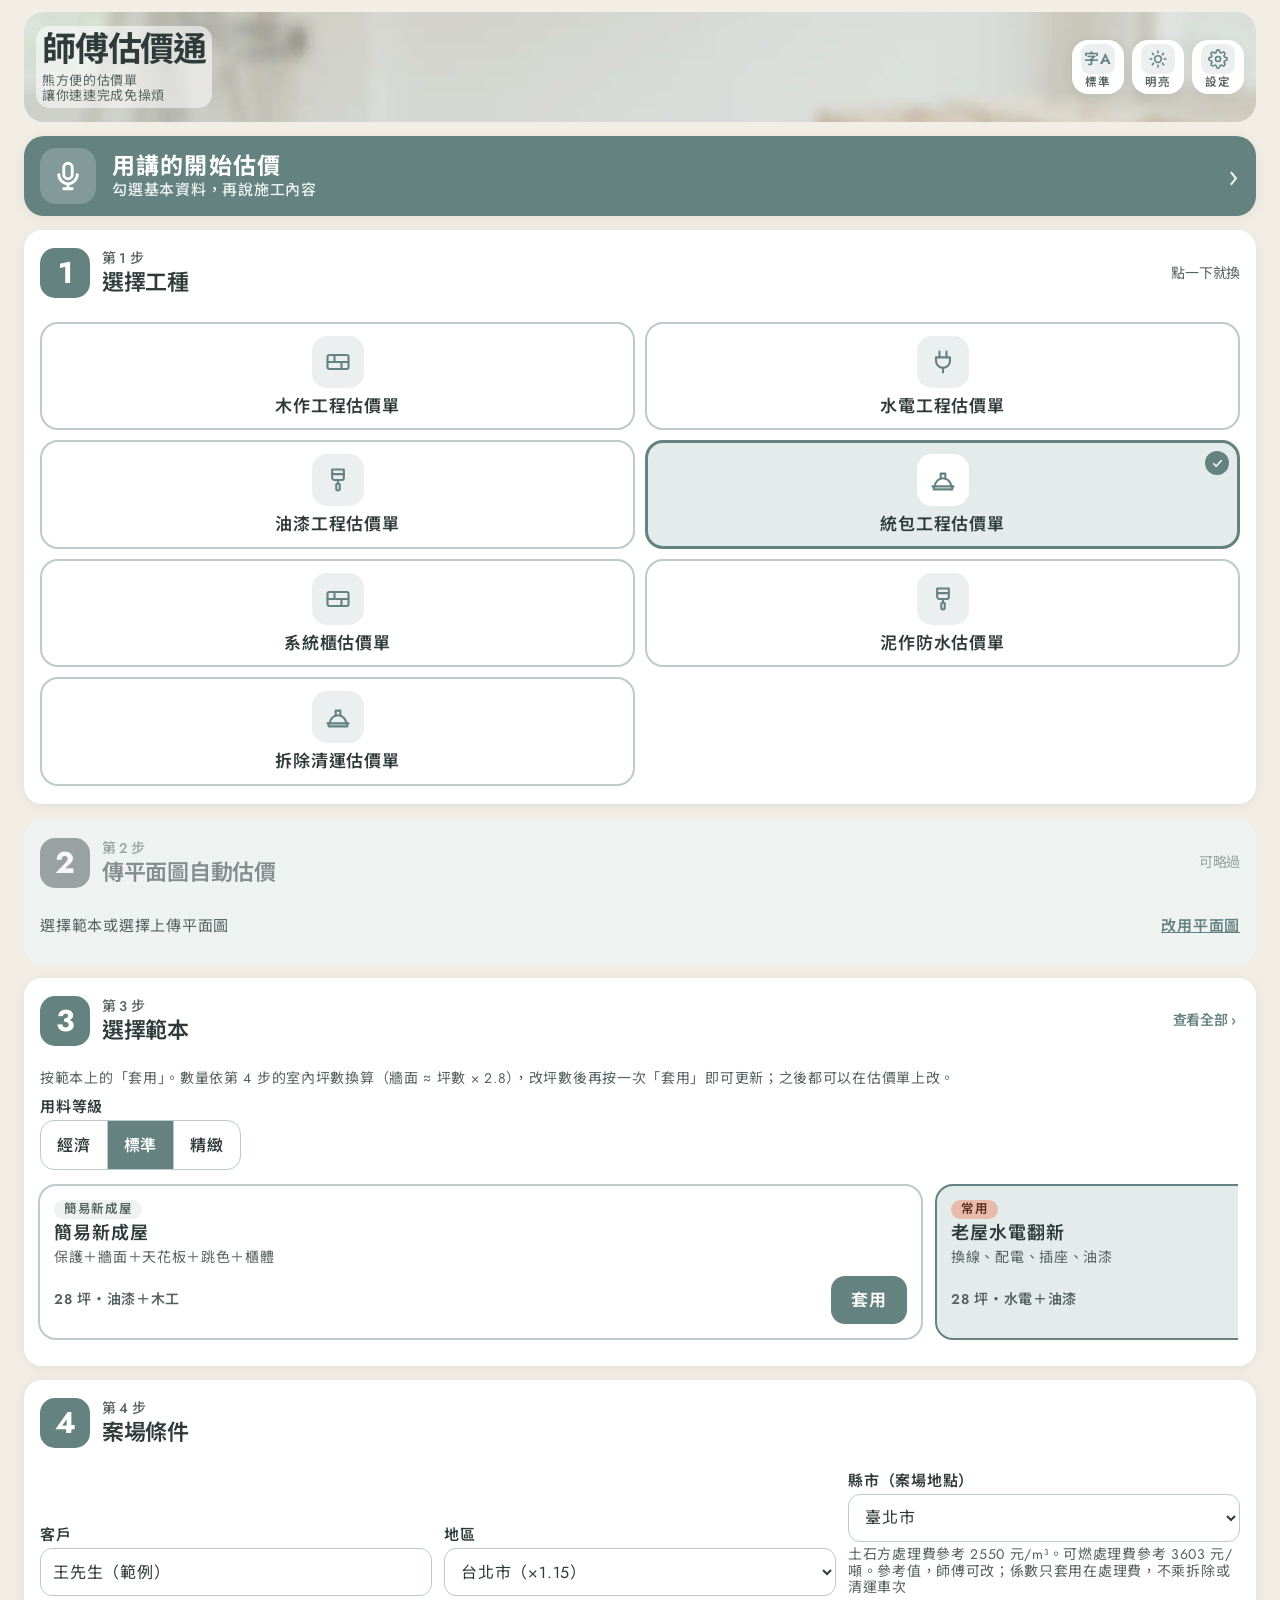
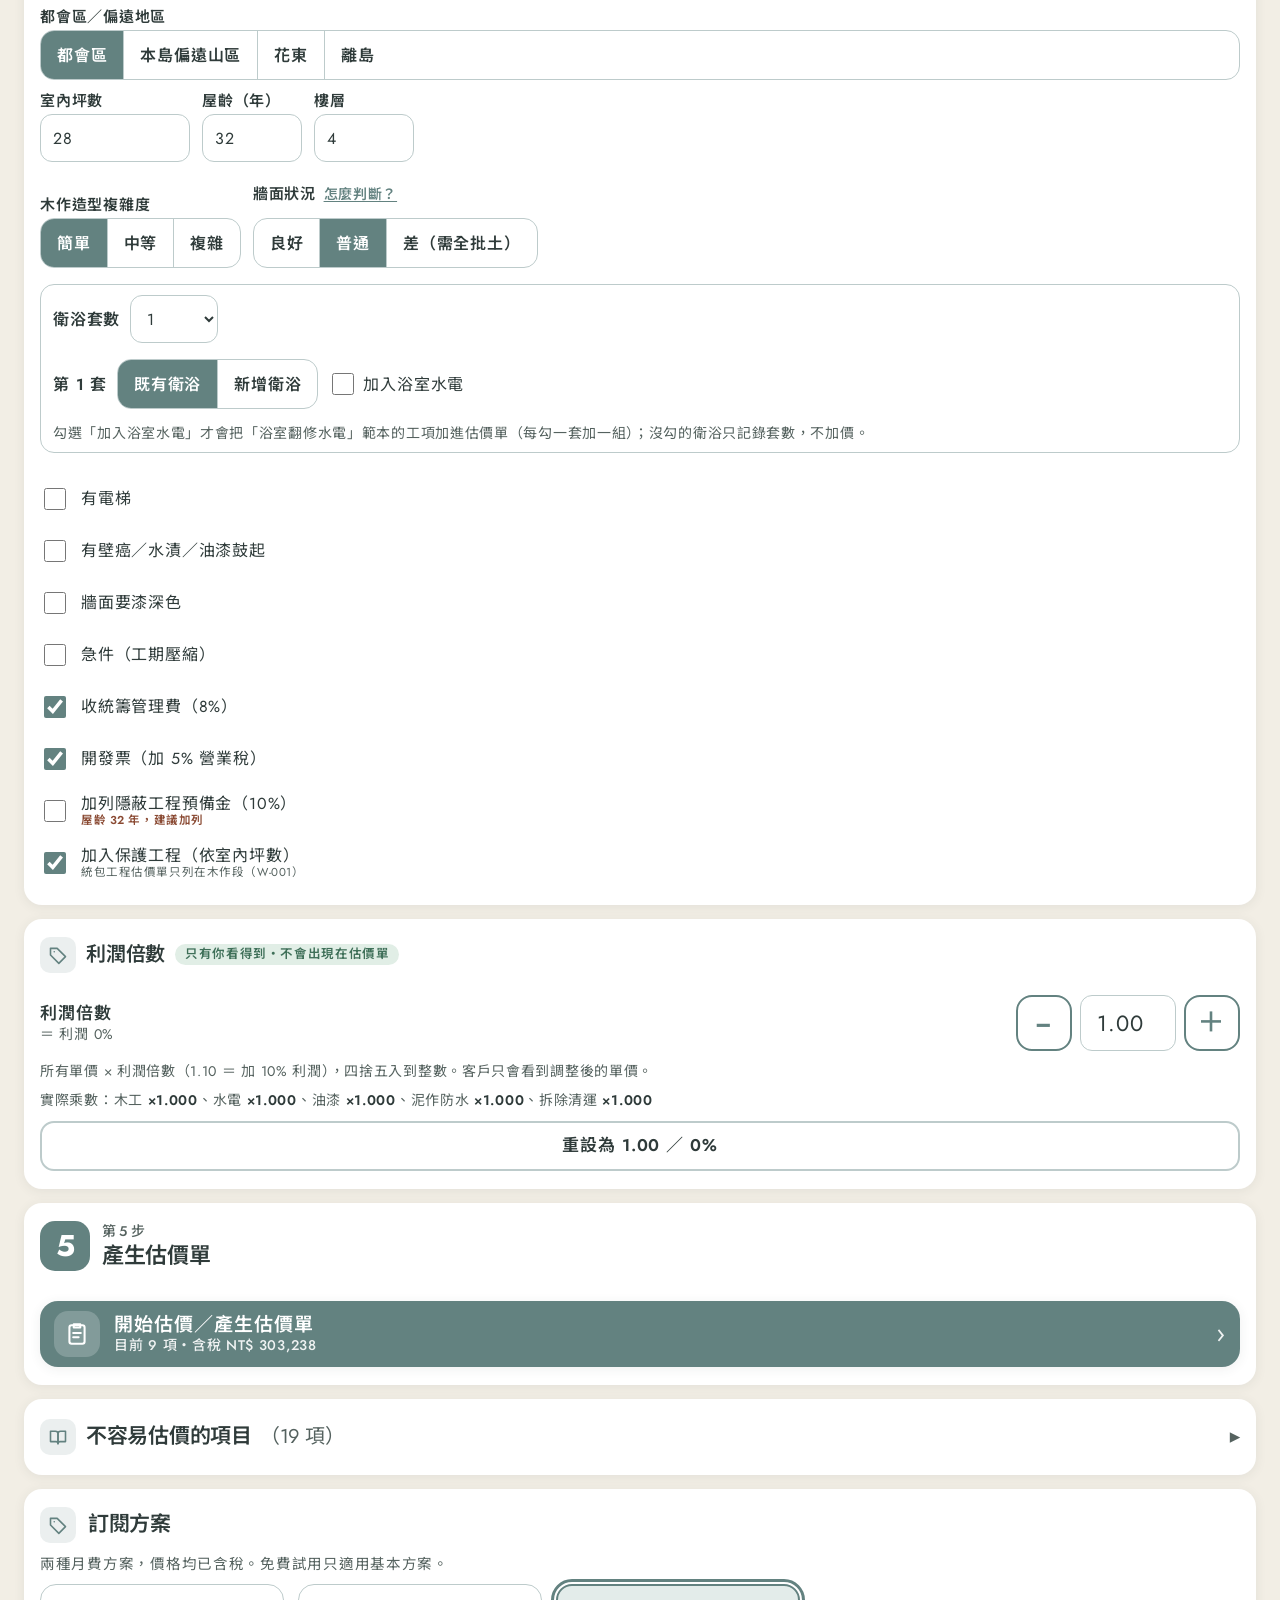
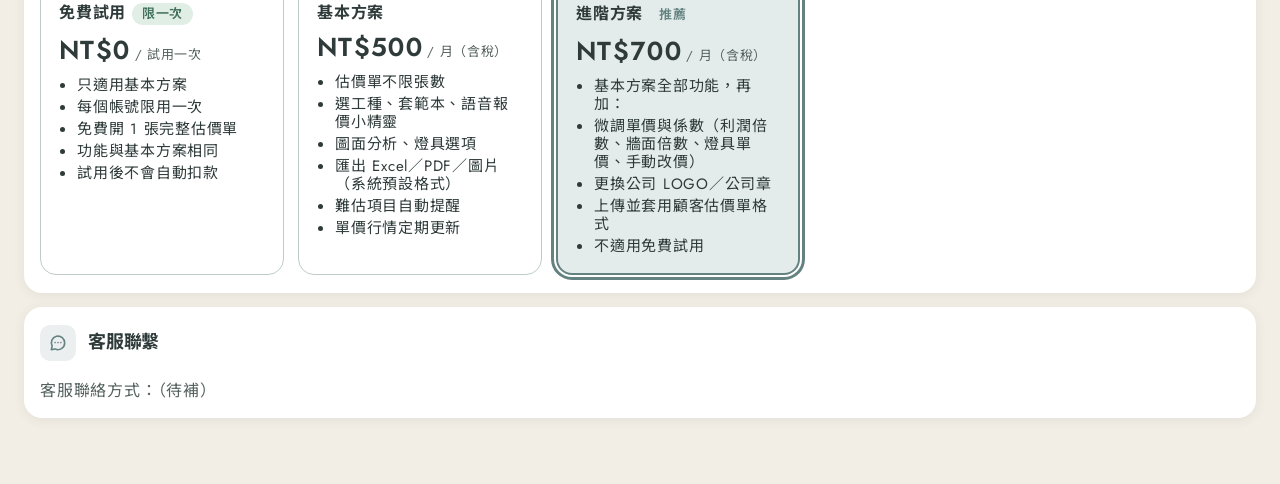
==== commit 2ecd0387: "v55: 小精靈基本資料改勾選、只有施工內容用語音、雅婷改稱台語辨識" ====
--- a/index.html
+++ b/index.html
@@ -585,9 +585,10 @@
 body.vw-on{overflow:hidden}
 .vw-box{width:100%;max-width:480px;max-height:100%;overflow:auto;background:var(--bg);border-radius:22px 22px 0 0;padding:16px 16px calc(16px + env(safe-area-inset-bottom,0px));display:grid;gap:12px}
 @media (min-width:600px){.vw{align-items:center}.vw-box{border-radius:22px;max-height:92vh}}
-.vw-head{display:flex;align-items:center;gap:10px}
-.vw-head b{font-size:20px;font-weight:700}
-.vw-prog{margin-left:auto;font-size:14px;font-weight:600;color:var(--muted)}
+.vw-head{display:flex;align-items:center;flex-wrap:wrap;gap:8px 10px}
+.vw-head b{font-size:20px;font-weight:700;white-space:nowrap}
+.vw-prog{margin-left:auto;font-size:13px;font-weight:600;color:var(--muted);text-align:right;line-height:1.25;max-width:52%}
+@media (max-width:420px){.vw-prog{flex:1 0 calc(100% - 58px);max-width:none;order:3;margin:0;text-align:left}.vw-x{margin-left:auto;order:2}}
 .vw-x{display:grid;place-items:center;width:48px;height:48px;border-radius:14px;border:1.5px solid var(--line);background:var(--surface);color:var(--ink);cursor:pointer}
 .vw-x .bi{margin:0}
 .vw-body{display:grid;gap:12px;background:var(--surface);border-radius:18px;padding:18px 16px}
@@ -606,6 +607,17 @@
 #vw-text{font-size:18px;min-height:96px;resize:vertical}
 .vw-actions{display:flex;flex-wrap:wrap;gap:10px;position:sticky;bottom:0;z-index:3;background:var(--surface);padding:8px 0 4px}
 .vw-actions .btn{flex:1 1 120px}
+.vw-basics{margin:4px 0 0;padding:16px 0 8px;border-top:2px solid var(--line)}
+.vw-basics-h{margin:0 0 6px;font-size:20px;font-weight:800;color:var(--ink);letter-spacing:.06em}
+.vw-basics>.hint{margin:0 0 14px;font-size:15px}
+.vw-frow{margin:0 0 14px}
+.vw-flab{display:block;font-size:16px;font-weight:700;margin:0 0 8px;color:var(--ink)}
+.vw-chips{display:flex;flex-wrap:wrap;gap:8px}
+.vw-chip{min-height:52px;min-width:52px;padding:10px 16px;border-radius:14px;border:2px solid var(--line);background:var(--surface);color:var(--ink);font:inherit;font-size:18px;font-weight:700;letter-spacing:.05em;cursor:pointer;line-height:1.2;-webkit-tap-highlight-color:transparent}
+.vw-chip.on{border-color:var(--accent);background:var(--accent-soft);color:var(--ink)}
+.vw-basics select,.vw-basics input[inputmode],.vw-basics input[type=text],.vw-basics input[type=number],.vw-basics input[type=tel]{min-height:52px;width:100%;font:inherit;font-size:20px;padding:10px 12px;border-radius:12px;border:1.5px solid var(--line);background:var(--bg);color:var(--ink);box-sizing:border-box}
+.vw-fgrid{display:grid;grid-template-columns:1fr 1fr;gap:10px 12px}
+@media (max-width:360px){.vw-fgrid{grid-template-columns:1fr}}
 .vw-foot{display:flex;flex-wrap:wrap;gap:10px}
 .vw-foot .btn{flex:1 1 160px}
 .vw-h{margin:0;font-size:22px;font-weight:700}
@@ -740,6 +752,13 @@
 @media (prefers-reduced-motion:reduce){.vw-mic.on .mic-ring{animation:none;opacity:.6}}
 .vw-mic.proc{background:var(--tile);color:var(--ink)}
 .vw-mic.proc #vw-mic-t{font-size:26px}
+.vw-yating-row{display:flex;flex-wrap:wrap;align-items:center;gap:8px;margin:8px 0 0;font-size:15px;color:var(--ink)}
+.vw-yating-row[hidden]{display:none!important}
+.vw-yating-row label{display:flex;align-items:center;gap:8px;cursor:pointer;user-select:none}
+.vw-yating-row input{width:18px;height:18px;accent-color:var(--accent)}
+#vw-yating-n{font-weight:700;font-variant-numeric:tabular-nums}
+#vw-yating-hint{margin:0;flex:1 1 100%;font-size:13px;color:var(--muted)}
+#vw-yating-hint.err{color:var(--bad)}
 .mic-log{margin:0;font-size:12px;line-height:1.35!important;color:var(--muted);font-family:var(--f-num),monospace;word-break:break-all}
 
 /* 室內坪數來源標籤 */
@@ -866,7 +885,7 @@
     </div>
   </header>
 
-  <button type="button" class="big-btn primary voice-hero" id="vw-open"><span class="ico" aria-hidden="true"><svg><use href="#i-mic"/></svg></span><span class="big-t">用講的開始估價<small>小精靈問、你回答，大約 8 題</small></span><span class="chev" aria-hidden="true">›</span></button>
+  <button type="button" class="big-btn primary voice-hero" id="vw-open"><span class="ico" aria-hidden="true"><svg><use href="#i-mic"/></svg></span><span class="big-t">用講的開始估價<small>勾選基本資料，再說施工內容</small></span><span class="chev" aria-hidden="true">›</span></button>
   <section class="panel step-card scope-quick" id="sec-scope" aria-labelledby="h-scope">
     <h2 class="step-h" id="h-scope"><span class="step-no" aria-hidden="true">1</span><span class="step-t"><small>第 1 步</small>選擇工種</span><span class="step-sub">點一下就換</span></h2>
     <div class="scope-cards" id="scope" role="group" aria-labelledby="h-scope"><button type="button" class="sc-card" data-s="carpentry" aria-pressed="false" title="天花板、隔間、櫃體、門、地板"><span class="sc-ic" aria-hidden="true"><svg><use href="#i-wood"/></svg></span><b>木作工程估價單</b><small>天花板、隔間、櫃體、門、地板</small><span class="sc-check" aria-hidden="true"><svg><use href="#i-check"/></svg></span></button><button type="button" class="sc-card" data-s="plumbing_electrical" aria-pressed="false" title="插座、迴路、給排水、燈具"><span class="sc-ic" aria-hidden="true"><svg><use href="#i-plug"/></svg></span><b>水電工程估價單</b><small>插座、迴路、給排水、燈具</small><span class="sc-check" aria-hidden="true"><svg><use href="#i-check"/></svg></span></button><button type="button" class="sc-card" data-s="painting" aria-pressed="false" title="牆面、天花、木作面、防水"><span class="sc-ic" aria-hidden="true"><svg><use href="#i-brush"/></svg></span><b>油漆工程估價單</b><small>牆面、天花、木作面、防水</small><span class="sc-check" aria-hidden="true"><svg><use href="#i-check"/></svg></span></button><button type="button" class="sc-card on" data-s="all" aria-pressed="true" title="木作＋水電＋油漆，三種合併"><span class="sc-ic" aria-hidden="true"><svg><use href="#i-helmet"/></svg></span><b>統包工程估價單</b><small>木作＋水電＋油漆，三種合併</small><span class="sc-check" aria-hidden="true"><svg><use href="#i-check"/></svg></span></button><button type="button" class="sc-card" data-s="system_cabinet" data-pro-scope="1" aria-pressed="false" title="系統衣櫃、高櫃、吊櫃"><span class="sc-ic" aria-hidden="true"><svg><use href="#i-wood"/></svg></span><b>系統櫃估價單</b><small>系統衣櫃、高櫃、吊櫃</small><span class="sc-pro-badge">進階方案才開通</span><span class="sc-check" aria-hidden="true"><svg><use href="#i-check"/></svg></span></button><button type="button" class="sc-card" data-s="masonry_waterproofing" data-pro-scope="1" aria-pressed="false" title="室內／外牆防水、泥作復原"><span class="sc-ic" aria-hidden="true"><svg><use href="#i-brush"/></svg></span><b>泥作防水估價單</b><small>室內／外牆防水、泥作復原</small><span class="sc-pro-badge">進階方案才開通</span><span class="sc-check" aria-hidden="true"><svg><use href="#i-check"/></svg></span></button><button type="button" class="sc-card" data-s="demolition_hauling" data-pro-scope="1" aria-pressed="false" title="櫃體／天花拆除、清運"><span class="sc-ic" aria-hidden="true"><svg><use href="#i-helmet"/></svg></span><b>拆除清運估價單</b><small>櫃體／天花拆除、清運</small><span class="sc-pro-badge">進階方案才開通</span><span class="sc-check" aria-hidden="true"><svg><use href="#i-check"/></svg></span></button></div>
@@ -1168,14 +1187,84 @@
       <p class="vw-help" id="vw-help" hidden></p>
       <div class="vw-reply" id="vw-reply" hidden></div>
       <button type="button" class="vw-mic" id="vw-mic" aria-pressed="false"><span class="mic-ring" aria-hidden="true"></span><svg class="bi" aria-hidden="true"><use href="#i-mic"/></svg><span id="vw-mic-t">按住說話</span></button>
+      <div class="vw-yating-row" id="vw-yating-row" hidden>
+        <label><input type="checkbox" id="vw-yating"> 用台語辨識（剩 <span id="vw-yating-n">—</span> 次）</label>
+        <p class="hint" id="vw-yating-hint"></p>
+      </div>
       <p class="vw-status" id="vw-status" aria-live="polite"></p>
       <div class="mic-check"><span class="mic-perm" id="mic-perm" aria-live="polite">麥克風：尚未檢查</span><button type="button" class="btn ghost" id="mic-test"><svg class="bi" aria-hidden="true"><use href="#i-mic"/></svg>測試麥克風</button></div>
       <div class="mic-err" id="mic-err" role="alert" hidden></div>
-      <label for="vw-text" class="vw-lbl">聽到的內容（可以直接修改，或用打字回答）</label>
-      <textarea id="vw-text" rows="3" placeholder="例如：台北市大安區，大概二十八坪"></textarea>
+      <label for="vw-text" class="vw-lbl">施工內容（用講的或直接打字都可以，打字不會扣辨識次數）</label>
+      <textarea id="vw-text" rows="3" placeholder="例如：客廳天花板做平釘六坪，踢腳板二十尺"></textarea>
       <p class="vw-dict-hint" id="vw-dict-hint">也可以把游標放進回答框，用鍵盤的麥克風來說（打字或鍵盤語音一樣會轉成國語）。</p>
       <p class="vw-terms" id="vw-terms" hidden></p>
       <div class="vw-actions"><button type="button" class="btn" id="vw-send">確認內容</button><button type="button" class="btn ghost" id="vw-redo">重講</button><button type="button" class="btn ghost" id="vw-skip">跳過</button></div>
+      <section class="vw-basics" id="vw-basics" aria-label="案場基本資料">
+        <h3 class="vw-basics-h">案場基本資料</h3>
+        <p class="hint" id="vw-basics-hint">用勾選或填寫就好，不用講出來，也不會扣辨識次數。</p>
+        <div class="vw-frow">
+          <span class="vw-flab" id="vw-flab-scope">工種</span>
+          <div class="vw-chips" id="vw-f-scope" role="group" aria-labelledby="vw-flab-scope"></div>
+        </div>
+        <div class="vw-frow">
+          <label class="vw-flab" for="vw-f-city">縣市</label>
+          <select id="vw-f-city" aria-label="縣市"></select>
+        </div>
+        <div class="vw-frow">
+          <label class="vw-flab" for="vw-f-region">地區</label>
+          <select id="vw-f-region" aria-label="地區"></select>
+        </div>
+        <div class="vw-frow">
+          <span class="vw-flab" id="vw-flab-remote">都會／偏遠</span>
+          <div class="vw-chips" id="vw-f-remote" role="group" aria-labelledby="vw-flab-remote">
+            <button type="button" class="vw-chip" data-g="remote" data-v="city">都會區</button>
+            <button type="button" class="vw-chip" data-g="remote" data-v="mountain">本島偏遠山區</button>
+            <button type="button" class="vw-chip" data-g="remote" data-v="east">花東</button>
+            <button type="button" class="vw-chip" data-g="remote" data-v="island">離島</button>
+          </div>
+        </div>
+        <div class="vw-fgrid">
+          <div class="vw-frow">
+            <label class="vw-flab" for="vw-f-ping">室內坪數</label>
+            <input id="vw-f-ping" name="vw-ping" inputmode="decimal" enterkeyhint="done" value="0" aria-label="室內坪數">
+          </div>
+          <div class="vw-frow">
+            <label class="vw-flab" for="vw-f-age">屋齡（年）</label>
+            <input id="vw-f-age" name="vw-age" inputmode="numeric" enterkeyhint="done" value="0" aria-label="屋齡">
+          </div>
+          <div class="vw-frow">
+            <label class="vw-flab" for="vw-f-floor">樓層</label>
+            <input id="vw-f-floor" name="vw-floor" inputmode="numeric" enterkeyhint="done" value="0" aria-label="樓層">
+          </div>
+          <div class="vw-frow">
+            <span class="vw-flab" id="vw-flab-bath">衛浴套數</span>
+            <div class="vw-chips" id="vw-f-bath" role="group" aria-labelledby="vw-flab-bath">
+              <button type="button" class="vw-chip" data-g="bath" data-v="0">0</button>
+              <button type="button" class="vw-chip" data-g="bath" data-v="1">1</button>
+              <button type="button" class="vw-chip" data-g="bath" data-v="2">2</button>
+              <button type="button" class="vw-chip" data-g="bath" data-v="3">3</button>
+              <button type="button" class="vw-chip" data-g="bath" data-v="4">4</button>
+              <button type="button" class="vw-chip" data-g="bath" data-v="5">5</button>
+              <button type="button" class="vw-chip" data-g="bath" data-v="6">6</button>
+            </div>
+          </div>
+        </div>
+        <div class="vw-frow">
+          <span class="vw-flab" id="vw-flab-elev">電梯</span>
+          <div class="vw-chips" id="vw-f-elevator" role="group" aria-labelledby="vw-flab-elev">
+            <button type="button" class="vw-chip" data-g="elevator" data-v="1">有電梯</button>
+            <button type="button" class="vw-chip" data-g="elevator" data-v="0">沒有電梯</button>
+          </div>
+        </div>
+        <div class="vw-frow">
+          <span class="vw-flab" id="vw-flab-wall">牆面狀況</span>
+          <div class="vw-chips" id="vw-f-wall" role="group" aria-labelledby="vw-flab-wall">
+            <button type="button" class="vw-chip" data-g="wall" data-v="A">良好</button>
+            <button type="button" class="vw-chip" data-g="wall" data-v="B">普通</button>
+            <button type="button" class="vw-chip" data-g="wall" data-v="C">差</button>
+          </div>
+        </div>
+      </section>
     </div>
     <div class="vw-body" id="vw-result" hidden></div>
     <div class="vw-foot"><button type="button" class="btn ghost" id="vw-report"><svg class="bi" aria-hidden="true"><use href="#i-flag"/></svg>回報聽錯的字</button><button type="button" class="btn ghost" id="vw-end">直接看整理結果</button></div>
@@ -1503,6 +1592,12 @@
   "use strict";
   const AI_KEY_LS = "shifu-ai-key-v1";
   const AI_NOTICE = "此功能需要設定 AI 金鑰";
+  const DEVICE_LS = "shifu-device-id-v1";
+  // 部署 Cloudflare Worker 後，把下面改成正式網址（例如 https://shifu-ai-proxy.<帳號>.workers.dev）
+  // 空白或含 PLACEHOLDER 時視為尚未設定，沒有本機金鑰就走 needs_api_key（本機規則後援仍可用）
+  const PROXY_URL = "https://shifu-quote-proxy.shifu-quote.workers.dev";
+
+  let proxyUrlOverride = null; // null = 用預設 PROXY_URL；設成 "" 可關閉代理
 
   function getApiKey() {
     try {
@@ -1520,10 +1615,92 @@
     } catch (e) {}
   }
 
+  function setProxyUrl(u) {
+    // 明確傳入字串（含空字串）就覆寫；null/undefined 恢復預設
+    if (u == null) proxyUrlOverride = null;
+    else proxyUrlOverride = String(u).trim();
+  }
+
+  function getProxyUrl() {
+    if (proxyUrlOverride != null) return proxyUrlOverride;
+    return (PROXY_URL || "").trim();
+  }
+
+  function proxyConfigured() {
+    const u = getProxyUrl();
+    return !!(u && /^https?:\/\//i.test(u) && !/PLACEHOLDER/i.test(u));
+  }
+
+  function proxyEndpoint(path) {
+    const base = getProxyUrl().replace(/\/+$/, "");
+    if (!path) return base || "";
+    if (/^https?:\/\//i.test(path)) return path;
+    return base + (path.charAt(0) === "/" ? path : "/" + path);
+  }
+
+  function deviceId() {
+    try {
+      let id = localStorage.getItem(DEVICE_LS) || "";
+      if (!id) {
+        id = (crypto.randomUUID && crypto.randomUUID()) ||
+          ("dev-" + Date.now().toString(36) + "-" + Math.random().toString(36).slice(2, 10));
+        localStorage.setItem(DEVICE_LS, id);
+      }
+      return id;
+    } catch (e) {
+      return "";
+    }
+  }
+
+  function accountId() {
+    try {
+      if (window.__SHIFU_ACCOUNT_ID) return String(window.__SHIFU_ACCOUNT_ID).trim();
+    } catch (e) {}
+    return "";
+  }
+
+  function currentPlan() {
+    try {
+      if (typeof window.__shifuPlan === "function") return window.__shifuPlan();
+      if (typeof window.isPro === "function") return window.isPro() ? "pro" : "basic";
+      const ds = document.documentElement && document.documentElement.dataset && document.documentElement.dataset.plan;
+      if (ds === "pro" || ds === "basic") return ds;
+      const v = localStorage.getItem("shifu-plan-v1") || "";
+      if (v === "pro" || v === "basic") return v;
+    } catch (e) {}
+    return "basic";
+  }
+
   function makeErr(code, message) {
     const e = new Error(message || code);
     e.code = code;
     return e;
+  }
+
+  function mapProxyError(data, status) {
+    const err = data && data.error ? data.error : {};
+    const code = err.code || (
+      status === 429 ? "rate_limited" :
+      status === 403 ? "origin_rejected" :
+      status === 413 ? "input_too_large" :
+      status === 401 ? "not_granted" :
+      "upstream_error"
+    );
+    const fallback = {
+      needs_api_key: "請到設定填入 AI 金鑰，或等候雲端代理開放。",
+      not_granted: "AI 金鑰無效或沒有權限，請到設定檢查。",
+      rate_limited: "AI 使用過於頻繁或已達上限，請稍後再試。",
+      quota_exceeded: "AI 或語音次數已用完，請稍後再試或改用本機方式。",
+      timeout: "服務回覆逾時，請稍後再試。",
+      unavailable: "雲端代理目前無法使用。",
+      upstream_error: "雲端服務連線或回應錯誤，請稍後再試。",
+      invalid_json: "請求或回覆格式無法解讀。",
+      empty_completion: "AI 沒有回覆內容。",
+      input_too_large: "內容太大，請縮短文字、少傳圖片或把錄音錄短一點。",
+      origin_rejected: "這個網頁來源不得使用雲端代理。",
+      cancelled: "已取消",
+    };
+    return makeErr(code, err.message || fallback[code] || fallback.upstream_error);
   }
 
   async function blobToBase64(blob) {
@@ -1560,6 +1737,14 @@
     }
   }
 
+  function extractMessageText(data) {
+    return (data && data.content || [])
+      .filter((c) => c && c.type === "text")
+      .map((c) => c.text)
+      .join("\n")
+      .trim();
+  }
+
   // Model IDs (verified 2026-11-10 against Anthropic docs):
   // Sonnet 4 (dated 20250514) retired 2026-06-15 → use claude-sonnet-5-5
   // Haiku 4.5 dated 20251001 still Active
@@ -1571,30 +1756,19 @@
     return "claude-sonnet-5-5";
   }
 
-  async function callAnthropic(prompt, options) {
-    const key = getApiKey();
-    if (!key) throw makeErr("needs_api_key", AI_NOTICE);
-
-    const content = [];
-    const images = (options && options.images) || [];
-    for (const img of images) {
-      const blob = img instanceof Blob ? img : null;
-      if (!blob) continue;
-      const data = await blobToBase64(blob);
-      const media =
-        blob.type && /^image\//.test(blob.type) ? blob.type : "image/jpeg";
-      content.push({
-        type: "image",
-        source: { type: "base64", media_type: media, data },
-      });
+  async function readFetchError(res) {
+    let data = null, raw = "";
+    try { raw = await res.text(); } catch (e) {}
+    if (raw) {
+      try { data = JSON.parse(raw); } catch (e) {}
     }
-    content.push({
-      type: "text",
-      text:
-        String(prompt || "") +
-        "\n\n請只回覆一個合法 JSON 物件，不要加說明文字，也不要用 markdown 程式碼區塊包起來。",
-    });
-
+    if (data && data.error) throw mapProxyError(data, res.status);
+    if (res.status === 401 || res.status === 403) throw makeErr("not_granted", "AI 金鑰無效或沒有權限，請到設定檢查。");
+    if (res.status === 429) throw makeErr("rate_limited", "AI 使用量已達上限，請稍後再試。");
+    throw makeErr("upstream_error", "AI 服務回應錯誤（" + res.status + "）" + (raw ? "：" + raw.slice(0, 180) : ""));
+  }
+
+  async function callAnthropicDirect(key, content, options) {
     let res;
     try {
       res = await fetch("https://api.anthropic.com/v1/messages", {
@@ -1621,32 +1795,159 @@
         "無法連線到 AI 服務（瀏覽器可能阻擋跨域請求）。請確認已設定 AI 金鑰，或改用支援瀏覽器直連的代理。"
       );
     }
-
-    if (res.status === 401 || res.status === 403) {
-      throw makeErr("not_granted", "AI 金鑰無效或沒有權限，請到設定檢查。");
-    }
-    if (res.status === 429) {
-      throw makeErr("rate_limited", "AI 使用量已達上限，請稍後再試。");
-    }
-    if (!res.ok) {
-      let detail = "";
-      try {
-        detail = await res.text();
-      } catch (e) {}
-      throw makeErr(
-        "upstream_error",
-        "AI 服務回應錯誤（" + res.status + "）" + (detail ? "：" + detail.slice(0, 180) : "")
-      );
-    }
-
+    if (!res.ok) await readFetchError(res);
     const data = await res.json();
-    const text = (data.content || [])
-      .filter((c) => c && c.type === "text")
-      .map((c) => c.text)
-      .join("\n")
-      .trim();
+    const text = extractMessageText(data);
     if (!text) throw makeErr("empty_completion", "AI 沒有回覆內容");
     return parseJsonLoose(text);
+  }
+
+  async function callAnthropicProxy(content, options) {
+    let res;
+    try {
+      res = await fetch(proxyEndpoint("/v1/messages"), {
+        method: "POST",
+        headers: { "content-type": "application/json" },
+        body: JSON.stringify({
+          modelTier: (options && options.modelTier) || "quick",
+          max_tokens: 2048,
+          messages: [{ role: "user", content }],
+        }),
+        signal: options && options.signal,
+      });
+    } catch (net) {
+      if (options && options.signal && options.signal.aborted) {
+        throw makeErr("cancelled", "已停止分析。");
+      }
+      throw makeErr("upstream_error", "無法連線到雲端 AI 代理，請確認網路或改在設定填入本機金鑰。");
+    }
+    if (!res.ok) await readFetchError(res);
+    const data = await res.json();
+    if (data && data.ok === false) throw mapProxyError(data, res.status);
+    const text = extractMessageText(data);
+    if (!text) throw makeErr("empty_completion", "AI 沒有回覆內容");
+    return parseJsonLoose(text);
+  }
+
+  async function callAnthropic(prompt, options) {
+    const content = [];
+    const images = (options && options.images) || [];
+    for (const img of images) {
+      const blob = img instanceof Blob ? img : null;
+      if (!blob) continue;
+      const data = await blobToBase64(blob);
+      const media =
+        blob.type && /^image\//.test(blob.type) ? blob.type : "image/jpeg";
+      content.push({
+        type: "image",
+        source: { type: "base64", media_type: media, data },
+      });
+    }
+    content.push({
+      type: "text",
+      text:
+        String(prompt || "") +
+        "\n\n請只回覆一個合法 JSON 物件，不要加說明文字，也不要用 markdown 程式碼區塊包起來。",
+    });
+
+    const key = getApiKey();
+    if (key) return callAnthropicDirect(key, content, options);
+    if (proxyConfigured()) return callAnthropicProxy(content, options);
+    throw makeErr("needs_api_key", AI_NOTICE);
+  }
+
+  function asrHeaders() {
+    const h = { "X-Device-Id": deviceId(), "X-Shifu-Plan": currentPlan() };
+    const acct = accountId();
+    if (acct) h["X-Account-Id"] = acct;
+    return h;
+  }
+
+  async function getAsrQuota(opts) {
+    if (!proxyConfigured()) throw makeErr("unavailable", "尚未設定雲端語音代理。");
+    const plan = (opts && opts.plan) || currentPlan();
+    let res;
+    try {
+      const headers = asrHeaders();
+      headers["X-Shifu-Plan"] = plan;
+      res = await fetch(proxyEndpoint("/v1/asr/quota"), { headers, signal: opts && opts.signal });
+    } catch (e) {
+      throw makeErr("upstream_error", "無法查詢台語辨識剩餘次數，請稍後再試。");
+    }
+    const data = await res.json().catch(() => ({}));
+    if (!res.ok || data.ok === false) {
+      const err = mapProxyError(data, res.status);
+      if (data && data.remaining != null) err.remaining = data.remaining;
+      if (data && data.limit != null) err.limit = data.limit;
+      throw err;
+    }
+    return data;
+  }
+
+  async function transcribe(blob, opts) {
+    if (!proxyConfigured()) throw makeErr("unavailable", "尚未設定雲端語音代理。");
+    if (!blob || !blob.size) throw makeErr("invalid_json", "沒有錄音可以辨識。");
+    const fd = new FormData();
+    const type = (blob.type || "application/octet-stream").split(";")[0];
+    const ext = /mp4|m4a|aac|quicktime/i.test(type) ? "m4a" : /mpeg|mp3/i.test(type) ? "mp3" : /wav/i.test(type) ? "wav" : /webm/i.test(type) ? "webm" : "dat";
+    const file = blob instanceof File ? blob : new File([blob], "clip." + ext, { type: blob.type || type });
+    fd.append("file", file, file.name || ("clip." + ext));
+    fd.append("plan", (opts && opts.plan) || currentPlan());
+    const headers = asrHeaders();
+    if (opts && opts.plan) headers["X-Shifu-Plan"] = opts.plan;
+    if (opts && opts.duration) headers["X-Audio-Duration"] = String(opts.duration);
+    let res;
+    try {
+      res = await fetch(proxyEndpoint("/v1/asr"), {
+        method: "POST",
+        headers,
+        body: fd,
+        signal: opts && opts.signal,
+      });
+    } catch (e) {
+      if (opts && opts.signal && opts.signal.aborted) throw makeErr("cancelled", "已取消辨識。");
+      throw makeErr("upstream_error", "無法連線到台語辨識代理，請改用瀏覽器辨識。");
+    }
+    const data = await res.json().catch(() => ({}));
+    if ((!res.ok && res.status !== 202) || data.ok === false) {
+      const err = mapProxyError(data, res.status);
+      if (data && data.remaining != null) err.remaining = data.remaining;
+      if (data && data.limit != null) err.limit = data.limit;
+      throw err;
+    }
+    if (data && data.pending && data.uid) {
+      return await waitAsrJob(data, headers, opts);
+    }
+    return data;
+  }
+
+  async function waitAsrJob(first, headers, opts) {
+    const uid = first.uid;
+    const t0 = Date.now();
+    let last = first;
+    while (Date.now() - t0 < 45000) {
+      if (opts && opts.signal && opts.signal.aborted) throw makeErr("cancelled", "已取消辨識。");
+      await new Promise((r) => setTimeout(r, 1000));
+      let res;
+      try {
+        res = await fetch(proxyEndpoint("/v1/asr/jobs/" + encodeURIComponent(uid)), { headers, signal: opts && opts.signal });
+      } catch (e) {
+        if (opts && opts.signal && opts.signal.aborted) throw makeErr("cancelled", "已取消辨識。");
+        continue;
+      }
+      const data = await res.json().catch(() => ({}));
+      if ((!res.ok && res.status !== 202) || data.ok === false) {
+        const err = mapProxyError(data, res.status);
+        if (data && data.remaining != null) err.remaining = data.remaining;
+        if (data && data.limit != null) err.limit = data.limit;
+        throw err;
+      }
+      last = data;
+      if (!data.pending && (data.text != null || data.status === "completed")) return data;
+    }
+    const err = makeErr("timeout", "台語辨識逾時，請再試一次或改用瀏覽器辨識。");
+    if (last && last.remaining != null) err.remaining = last.remaining;
+    throw err;
   }
 
   function createSample() {
@@ -1723,21 +2024,52 @@
     };
   }
 
-  window.__SHIFU_AI__ = { getApiKey, setApiKey, AI_KEY_LS, AI_NOTICE };
+  const api = {
+    getApiKey,
+    setApiKey,
+    AI_KEY_LS,
+    AI_NOTICE,
+    proxyConfigured,
+    setProxyUrl,
+    getProxyUrl,
+    deviceId,
+    getAsrQuota,
+    transcribe,
+  };
+  Object.defineProperty(api, "PROXY_URL", {
+    configurable: true,
+    enumerable: true,
+    get: getProxyUrl,
+    set: setProxyUrl,
+  });
+  window.__SHIFU_AI__ = api;
 
   function wireAiKeyField() {
     const input = document.getElementById("ai-key");
-    if (!input) return;
-    input.value = getApiKey();
-    const sync = () => setApiKey(input.value);
-    input.addEventListener("change", sync);
-    input.addEventListener("blur", sync);
-    const clearBtn = document.getElementById("ai-key-clear");
-    if (clearBtn) {
-      clearBtn.addEventListener("click", () => {
-        input.value = "";
-        setApiKey("");
-      });
+    if (input) {
+      input.value = getApiKey();
+      const sync = () => setApiKey(input.value);
+      input.addEventListener("change", sync);
+      input.addEventListener("blur", sync);
+      const clearBtn = document.getElementById("ai-key-clear");
+      if (clearBtn) {
+        clearBtn.addEventListener("click", () => {
+          input.value = "";
+          setApiKey("");
+        });
+      }
+    }
+    // 只有真的設定了代理網址才提示，避免還沒部署時多出一段文字
+    if (proxyConfigured()) {
+      const hint = document.getElementById("ai-key-proxy-hint") || (function () {
+        if (!input) return null;
+        const p = document.createElement("p");
+        p.id = "ai-key-proxy-hint";
+        p.className = "hint";
+        input.parentNode && input.parentNode.appendChild(p);
+        return p;
+      })();
+      if (hint) hint.textContent = "已接上雲端代理，可以不填本機金鑰。若要自己的額度，仍可在這裡填入金鑰。";
     }
   }
 
@@ -3815,6 +4147,7 @@
 let planState = "pro";
 try { const v = localStorage.getItem(PLAN_KEY); if (v==="basic" || v==="pro") planState = v; } catch (e) {}
 const isPro = () => planState==="pro";
+window.__shifuPlan = () => isPro() ? "pro" : "basic";
 const escH = s => String(s ?? "").replace(/[&<>"']/g, c=>({"&":"&amp;","<":"&lt;",">":"&gt;",'"':"&quot;","'":"&#39;"}[c]));
 
 // ----- 估價工種（只影響顯示與匯出，已輸入資料保留）
@@ -5035,7 +5368,7 @@
 function speak(){}
 // 介面文字：國語／台語（台語用漢字、簡短親切）
 const TX = {
-  zh:{hi:"嗨，我是報價小精靈，問你幾個問題就好。", done:"整理好了，請看一下，沒問題就按套用到估價單。", again:"這邊我沒聽清楚，可以再說一次嗎？", ok:"好，我記下來了。"},
+  zh:{hi:"嗨，我是報價小精靈。先勾選下面的基本資料，施工內容用講的或打字都可以。", done:"整理好了，請看一下，沒問題就按套用到估價單。", again:"這邊我沒聽清楚，可以再說一次嗎？", ok:"好，我記下來了。"},
 };
 const tx = k => TX.zh[k];
 
@@ -5138,22 +5471,105 @@
 ];
 const vw = {idx:0, fields:{}, items:{}, unclear:[], log:[], rawNow:"", base:"", rec:null, listening:false, busy:false};
 const vwStatus = (t, err) => { const m=$("#vw-status"); m.textContent = t; m.classList.toggle("err", !!err); };
+const VW_PROG = "勾選基本資料，再說施工內容";
+const VW_WALL_FROM = {A:"良好",B:"普通",C:"差"};
+const VW_BASICS_HELP = "下面的案場基本資料用勾選或填寫就好，不用講出來。";
+function vwSetChip(group, value){
+  document.querySelectorAll(`#vw-basics .vw-chip[data-g="${group}"]`).forEach(c=>{
+    const on = String(c.dataset.v)===String(value);
+    c.classList.toggle("on", on);
+    c.setAttribute("aria-pressed", String(on));
+  });
+}
+function vwChipVal(group, fallback){
+  const on = document.querySelector(`#vw-basics .vw-chip[data-g="${group}"].on`);
+  return on ? on.dataset.v : fallback;
+}
+function vwFillBasicsForm(){
+  const citySel = $("#vw-f-city");
+  if (citySel){
+    const cur = citySel.dataset.userSet==="1" ? citySel.value : (jobCity() || "");
+    citySel.innerHTML = ['<option value="">（請選縣市）</option>'].concat(cityFeeRows().map(c=>`<option value="${escH(c.city)}">${escH(c.city)}</option>`)).join("");
+    if (cur && [...citySel.options].some(o=>o.value===cur)) citySel.value = cur;
+    else if (!cur && ($("#region")||{}).value==="台北市" && [...citySel.options].some(o=>o.value==="臺北市")) citySel.value = "臺北市";
+    citySel.dataset.userSet = "0";
+  }
+  const regionSel = $("#vw-f-region");
+  if (regionSel){
+    regionSel.innerHTML = REGION_KEYS.map(r=>`<option value="${escH(r)}">${escH(r)}</option>`).join("");
+    const rv = ($("#region")||{}).value;
+    regionSel.value = REGION_KEYS.includes(rv) ? rv : (vwDetectRegion((citySel&&citySel.value)||"") || REGION_KEYS[0]);
+  }
+  const scopeBox = $("#vw-f-scope");
+  if (scopeBox){
+    const keys = ["all","carpentry","plumbing_electrical","painting"].concat(Object.keys(EXTRA_TRADES||{}));
+    scopeBox.innerHTML = keys.map(k=>{
+      const pro = !!(EXTRA_TRADES && EXTRA_TRADES[k]);
+      return `<button type="button" class="vw-chip" data-g="scope" data-v="${k}"${pro?' data-pro="1"':""}${pro && !isPro()?" hidden":""}>${escH(SCOPE_SHORT[k]||k)}</button>`;
+    }).join("");
+  }
+  vwSetChip("scope", state.scope||"all");
+  vwSetChip("remote", state.remoteType||"city");
+  vwSetChip("elevator", ($("#lift")||{}).checked ? "1" : "0");
+  const wallBtn = document.querySelector("#wall button.on");
+  vwSetChip("wall", (wallBtn && wallBtn.dataset.w) || state.wall || "B");
+  const bathN = ($("#bath-n")||{}).value;
+  vwSetChip("bath", (bathN!=null && bathN!=="") ? String(bathN) : String(state.bathN!=null?state.bathN:1));
+  if ($("#vw-f-ping")) $("#vw-f-ping").value = ($("#area")&&$("#area").value!=="" ? $("#area").value : "28");
+  if ($("#vw-f-age")) $("#vw-f-age").value = ($("#age")&&$("#age").value!=="" ? $("#age").value : "32");
+  if ($("#vw-f-floor")) $("#vw-f-floor").value = ($("#floor")&&$("#floor").value!=="" ? $("#floor").value : "4");
+}
+function vwCollectBasics(){
+  const city = ($("#vw-f-city")||{}).value || "";
+  const region = ($("#vw-f-region")||{}).value || vwDetectRegion(city) || "";
+  const pingRaw = $("#vw-f-ping") ? String($("#vw-f-ping").value||"").trim() : "";
+  const ageRaw = $("#vw-f-age") ? String($("#vw-f-age").value||"").trim() : "";
+  const floorRaw = $("#vw-f-floor") ? String($("#vw-f-floor").value||"").trim() : "";
+  const elev = vwChipVal("elevator", ($("#lift")||{}).checked ? "1" : "0");
+  const wallKey = vwChipVal("wall", "B");
+  const bath = vwChipVal("bath", "1");
+  const scope = vwChipVal("scope", state.scope||"all");
+  const ping = pingRaw==="" ? null : Number(pingRaw);
+  const age = ageRaw==="" ? null : Number(ageRaw);
+  const floor = floorRaw==="" ? null : Number(floorRaw);
+  Object.assign(vw.fields, {
+    region,
+    site: city,
+    remoteType: vwChipVal("remote","city"),
+    ping: (ping!=null && Number.isFinite(ping)) ? ping : vw.fields.ping,
+    age: (age!=null && Number.isFinite(age)) ? age : vw.fields.age,
+    floor: (floor!=null && Number.isFinite(floor)) ? floor : vw.fields.floor,
+    elevator: elev==="1",
+    wall: VW_WALL_FROM[wallKey] || "普通",
+    bathN: Number.isFinite(+bath) ? +bath : vw.fields.bathN,
+    scope: scope
+  });
+  return vw.fields;
+}
+function vwApplyFormFields(){
+  const note = vw.fields.scopeNote;
+  vwCollectBasics();
+  if (note) vw.fields.scopeNote = note;
+}
 function vwRenderQ(sayIt, prefix){
+  vw.idx = VQ.length - 1;
   const Q = VQ[vw.idx];
   $("#vw-ask").hidden = false; $("#vw-result").hidden = true;
-  $("#vw-prog").textContent = `第 ${vw.idx+1}／${VQ.length} 題`;
+  $("#vw-prog").textContent = VW_PROG;
   $("#vw-q").textContent = Q.q();
-  $("#vw-help").hidden = !Q.help; $("#vw-help").textContent = Q.help || "";
+  const help = [Q.help || "", VW_BASICS_HELP].filter(Boolean).join("");
+  $("#vw-help").hidden = !help; $("#vw-help").textContent = help;
   vwCdCancel(); $("#vw-text").value = ""; vw.rawNow = ""; vw.base = ""; vw.termHits = []; $("#vw-terms").hidden = true; $("#vw-terms").innerHTML = "";
-  if (!SR) vwStatus("這台裝置的瀏覽器不支援語音辨識，請直接在下面打字回答。");
-  else vwStatus(voiceCfg.micMode==="tap" ? "點一下麥克風開始說，說完再點一下停止；也可以直接打字。" : "按住麥克風說話，說完放開；短按一下則改成點一下開始、再點一下停止。也可以直接打字。");
+  vwFillBasicsForm();
+  if (!SR) vwStatus("這台裝置的瀏覽器不支援語音辨識，請直接在下面打字回答施工內容。");
+  else vwStatus(voiceCfg.micMode==="tap" ? "點一下麥克風開始說施工內容，說完再點一下停止；也可以直接打字，打字不會扣辨識次數。" : "按住麥克風說施工內容，說完放開；短按一下則改成點一下開始、再點一下停止。也可以直接打字，打字不會扣辨識次數。");
   if (sayIt) speak([prefix, Q.q()].filter(Boolean).join(" "));
 }
 function vwOpen(){
   Object.assign(vw, {idx:0, fields:{}, items:{}, unclear:[], log:[], busy:false});
   $("#vw-reply").hidden = true; $("#vw-reply").textContent = "";
   $("#vw").hidden = false; document.body.classList.add("vw-on");
-  micErrHide(); showMicPerm(); vwMicOpenHint(); vwRenderQ(true, tx("hi"));
+  micErrHide(); showMicPerm(); vwMicOpenHint(); vwRefreshYatingQuota(); vwRenderQ(true, tx("hi"));
   { const box = $("#vw-reply"); box.hidden = false; box.innerHTML = `<b>小精靈：</b>${escH(tx("hi"))}`; }
   setTimeout(()=>$("#vw-mic").focus(), 50);
 }
@@ -5164,8 +5580,22 @@
 }
 $("#vw-open").addEventListener("click", vwOpen);
 $("#vw-close").addEventListener("click", vwClose);
+if ($("#vw-basics") && !$("#vw-basics").dataset.bound){
+  $("#vw-basics").dataset.bound = "1";
+  $("#vw-basics").addEventListener("click", e=>{
+    const chip = e.target.closest(".vw-chip");
+    if (!chip || !$("#vw-basics").contains(chip)) return;
+    e.preventDefault();
+    vwSetChip(chip.dataset.g, chip.dataset.v);
+  });
+  if ($("#vw-f-city")) $("#vw-f-city").addEventListener("change", ()=>{
+    $("#vw-f-city").dataset.userSet = "1";
+    const r = vwDetectRegion($("#vw-f-city").value);
+    if (r && $("#vw-f-region")) $("#vw-f-region").value = r;
+  });
+}
 document.addEventListener("keydown", e=>{ if (e.key==="Escape" && !$("#vw").hidden) vwClose(); });
-function vwStopRec(){ vw._stopRec = true; if (vw.rec){ try { vw.rec.stop(); } catch (e) {} } }
+function vwStopRec(){ vw._stopRec = true; if (vw.yating){ vwStopYating(); return; } if (vw.rec){ try { vw.rec.stop(); } catch (e) {} } }
 const MIC_TXT = {idle:()=>voiceCfg.micMode==="tap" ? "點一下開始說" : "按住說話", listen:()=>vw.tapMode ? "正在聽…再點一下停止" : "正在聽…", proc:()=>"辨識中…"};
 function vwMicUI(st){
   if (st===true) st = "listen"; if (st===false || !st) st = "idle";
@@ -5302,8 +5732,139 @@
 }
 const TAP_MS = 350;
 vw.micState = "idle"; vw.tapMode = false; vw.downAt = 0; vw.pid = null;
+
+function vwYatingWanted(){
+  const box = $("#vw-yating");
+  const row = $("#vw-yating-row");
+  if (!box || !box.checked || (row && row.hidden)) return false;
+  const ai = window.__SHIFU_AI__;
+  if (!(ai && typeof ai.proxyConfigured==="function" && ai.proxyConfigured())) return false;
+  return !(vw.yatingRemain!=null && vw.yatingRemain<=0);
+}
+async function vwRefreshYatingQuota(){
+  const row = $("#vw-yating-row"), box = $("#vw-yating"), nEl = $("#vw-yating-n"), hint = $("#vw-yating-hint");
+  const ai = window.__SHIFU_AI__;
+  if (!row) return;
+  if (!(ai && typeof ai.proxyConfigured==="function" && ai.proxyConfigured() && typeof ai.getAsrQuota==="function")){
+    row.hidden = true; if (box) box.checked = false; return;
+  }
+  row.hidden = false;
+  try {
+    const plan = (typeof window.__shifuPlan==="function" ? window.__shifuPlan() : (typeof isPro==="function" && isPro() ? "pro" : "basic"));
+    const q = await ai.getAsrQuota({plan});
+    const rem = Math.max(0, Number(q && q.remaining));
+    const lim = Number(q && q.limit) || 0;
+    vw.yatingRemain = rem; vw.yatingLimit = lim;
+    if (nEl) nEl.textContent = String(rem);
+    if (box){ box.disabled = rem<=0; if (rem<=0) box.checked = false; }
+    if (hint){ hint.textContent = rem<=0 ? "本月台語辨識次數已用完，已改用瀏覽器辨識。" : ""; hint.classList.toggle("err", rem<=0); }
+  } catch (e) {
+    if (nEl) nEl.textContent = "—";
+    if (hint){ hint.textContent = "暫時查不到剩餘次數，仍可嘗試台語辨識；失敗會改用瀏覽器辨識。"; hint.classList.remove("err"); }
+  }
+}
+function vwApplyYatingQuota(q){
+  if (!q) return;
+  if (q.remaining!=null) vw.yatingRemain = Math.max(0, Number(q.remaining));
+  if (q.limit!=null) vw.yatingLimit = Number(q.limit);
+  const nEl = $("#vw-yating-n"), box = $("#vw-yating"), hint = $("#vw-yating-hint");
+  if (nEl && vw.yatingRemain!=null) nEl.textContent = String(vw.yatingRemain);
+  if (box && vw.yatingRemain!=null){ box.disabled = vw.yatingRemain<=0; if (vw.yatingRemain<=0) box.checked = false; }
+  if (hint && vw.yatingRemain!=null && vw.yatingRemain<=0){ hint.textContent = "本月台語辨識次數已用完，已改用瀏覽器辨識。"; hint.classList.add("err"); }
+}
+function micBeginYating(src){
+  if (vw.yatingRemain!=null && vw.yatingRemain<=0){
+    const box = $("#vw-yating"); if (box) box.checked = false;
+    vwStatus("本月台語辨識次數已用完，改用瀏覽器辨識。");
+    return micBegin(src);
+  }
+  if (!window.MediaRecorder || !navigator.mediaDevices || !navigator.mediaDevices.getUserMedia){
+    const box = $("#vw-yating"); if (box) box.checked = false;
+    vwStatus("這個瀏覽器不能錄音給台語辨識，改用瀏覽器辨識。");
+    return micBegin(src);
+  }
+  micErrHide();
+  releaseMicStream();
+  vw._stopRec = false;
+  vw.yatingBusy = true;
+  micDbg(`${src}：台語辨識錄音`);
+  navigator.mediaDevices.getUserMedia({audio:true}).then(stream=>{
+    if (vw._stopRec){ try { stream.getTracks().forEach(t=>t.stop()); } catch (e) {} vw.yatingBusy = false; return; }
+    const types = ["audio/mp4","audio/aac","audio/webm;codecs=opus","audio/webm"];
+    const mime = (window.MediaRecorder.isTypeSupported && types.find(t=>MediaRecorder.isTypeSupported(t))) || "";
+    let rec;
+    try { rec = mime ? new MediaRecorder(stream, {mimeType:mime}) : new MediaRecorder(stream); }
+    catch (e){ try { stream.getTracks().forEach(t=>t.stop()); } catch (er) {} throw e; }
+    const chunks = [];
+    rec.ondataavailable = e => { if (e.data && e.data.size) chunks.push(e.data); };
+    rec.onerror = e => { micDbg("MediaRecorder onerror"); };
+    vw.yating = {rec, stream, chunks, mime: rec.mimeType || mime, timer:null, started: Date.now()};
+    try { rec.start(250); } catch (e) { try { stream.getTracks().forEach(t=>t.stop()); } catch (er) {} throw e; }
+    vw.yating.timer = setTimeout(()=>{ if (vw.micState==="listen" && vw.yating) micEnd("已滿 30 秒"); }, 30000);
+    vwMicUI("listen");
+    vwStatus("台語辨識錄音中…說完請放開，或再點一下停止。");
+    showMicPerm();
+  }).catch(e=>{
+    vw.yatingBusy = false;
+    const k = e && e.name==="InsecureContext" ? "insecure" : (typeof gumKind==="function" ? gumKind(e) : "nomic");
+    micErrShow(k, e && (e.message||e.name));
+    const box = $("#vw-yating"); if (box) box.checked = false;
+    vwMicUI("idle");
+    vwStatus("無法開啟麥克風給台語辨識，已改用瀏覽器辨識或請直接打字。", true);
+  });
+  vwMicUI("listen");
+  return true;
+}
+function vwStopYating(){
+  const y = vw.yating;
+  if (!y){ vw.yatingBusy = false; return; }
+  vw.yating = null;
+  if (y.timer) clearTimeout(y.timer);
+  const finished = new Promise(res=>{
+    const done = ()=>res();
+    if (!y.rec || y.rec.state==="inactive") return res();
+    y.rec.onstop = done;
+    try { y.rec.stop(); } catch (e) { res(); }
+    setTimeout(done, 1500);
+  });
+  vw.yatingBusy = true;
+  vwMicUI("proc"); vwStatus("台語辨識中…");
+  finished.then(async ()=>{
+    try { y.stream && y.stream.getTracks().forEach(t=>t.stop()); } catch (e) {}
+    const blob = new Blob(y.chunks||[], {type: y.mime || "audio/webm"});
+    if (vw._stopRec && blob.size < 200){ vw.yatingBusy = false; vwMicUI("idle"); vwStatus("沒有錄到聲音，請再按住說一次，或直接打字。"); return; }
+    try {
+      const plan = (typeof window.__shifuPlan==="function" ? window.__shifuPlan() : "basic");
+      const r = await window.__SHIFU_AI__.transcribe(blob, {plan, duration: Math.max(1, Math.round((Date.now()-(y.started||Date.now()))/1000))});
+      vwApplyYatingQuota(r);
+      const text = String(r && r.text || "").trim();
+      vw.yatingBusy = false;
+      if (text){
+        vw.rawNow = (vw.rawNow ? vw.rawNow + " " : "") + text;
+        $("#vw-text").value = (vw.base || ($("#vw-text").value ? $("#vw-text").value.trim()+" " : "")) + text;
+        vwApplyTerms();
+        vwMicUI("idle");
+        vwStatus("聽完了，3 秒後自動確認；要修改就直接改文字，或按「確認內容」立刻送出。");
+        vwCdStart();
+      } else {
+        vwMicUI("idle");
+        vwStatus("台語辨識沒有辨識到文字。請再按一次麥克風改用瀏覽器辨識，或直接打字。");
+        const box = $("#vw-yating"); if (box) box.checked = false;
+      }
+    } catch (e) {
+      vw.yatingBusy = false;
+      vwMicUI("idle");
+      if (e && e.remaining!=null) vwApplyYatingQuota(e);
+      else if (e && e.code==="quota_exceeded") vwRefreshYatingQuota();
+      const box = $("#vw-yating"); if (box) box.checked = false;
+      const why = (e && e.code==="quota_exceeded") ? "本月台語辨識次數已用完" : "台語辨識沒有成功";
+      vwStatus(why + "，已改用瀏覽器辨識。請再按一次麥克風，或直接打字。", true);
+    }
+  });
+}
 function micBegin(src){
   if (vw.micState!=="idle"){ micDbg(`${src}：已在${vw.micState==="listen"?"聽":"辨識"}，不重複開始`); return false; }
+  if (vwYatingWanted()) return micBeginYating(src);
   if (!SR){ micErrShow("nosr"); micDbg(`${src}：瀏覽器沒有語音辨識`); vwStatus("這台裝置的瀏覽器不支援語音辨識，請直接在下面打字回答。", true); return false; }
   if (vw.rec){   // 不可在同一拍 abort()+start()，請使用者再按一次
     const old = vw.rec; vw.rec = null;
@@ -5345,7 +5906,7 @@
   micDbg(`${src}：停止，辨識中`);
   try { navigator.vibrate && navigator.vibrate(20); } catch (e) {}
   vwStopRec();
-  setTimeout(()=>{ if (vw.micState==="proc" && !vw.rec) vwMicUI("idle"); }, 4000);
+  setTimeout(()=>{ if (vw.micState==="proc" && !vw.rec && !vw.yating && !vw.yatingBusy) vwMicUI("idle"); }, 4000);
 }
 const micBtn = $("#vw-mic");
 micBtn.addEventListener("contextmenu", e=>e.preventDefault());
@@ -5380,19 +5941,34 @@
 function applyMicMode(){ [...$("#mic-mode").children].forEach(b=>b.classList.toggle("on", b.dataset.m===voiceCfg.micMode)); if (vw.micState==="idle") vwMicUI("idle"); }
 $("#mic-mode").addEventListener("click", e=>{ const b=e.target.closest("button[data-m]"); if (!b) return; voiceCfg.micMode = b.dataset.m; saveVoice(); applyMicMode(); });
 applyMicMode();
-// ----- 辨識完成後 3 秒倒數自動「確認內容」；改字、重講或按其他按鈕就取消
+// ----- 辨識完成後（瀏覽器或雅婷）可見的 3 秒倒數，再自動按「確認內容」；確認完成後才進入下一題
+// 倒數期間改字、重講、或手動再按「確認內容」，都會取消計時，避免連按兩次往下跳題
 let vwCd = null;
-function vwCdCancel(){ if (vwCd){ clearInterval(vwCd.t); vwCd = null; } const b = $("#vw-send"); if (b) b.textContent = "確認內容"; }
+function vwCdCancel(){ if (vwCd){ clearInterval(vwCd.t); vwCd = null; } const b = $("#vw-send"); if (b && !vw.busy) b.textContent = "確認內容"; }
 function vwCdStart(){
   vwCdCancel();
-  if (!$("#vw-text").value.trim() || $("#vw-ask").hidden) return;
-  const b = $("#vw-send"); let n = 3; b.textContent = `確認內容（${n}）`;
-  vwCd = {t: setInterval(()=>{ n--; if (n > 0){ b.textContent = `確認內容（${n}）`; return; }
-    vwCdCancel(); if ($("#vw-text").value.trim() && !$("#vw-ask").hidden && !b.disabled) b.click(); }, 1000)};
+  if (vw.busy || $("#vw-ask").hidden) return;
+  if (!$("#vw-text").value.trim()) return;
+  const b = $("#vw-send"); let n = 3;
+  const tick = ()=>{ if (b) b.textContent = `確認內容（${n}）`; vwStatus(`聽完了，${n} 秒後自動確認；要修改就直接改文字，或按「確認內容」立刻送出。`); };
+  tick();
+  vwCd = {t: setInterval(()=>{
+    n--;
+    if (n > 0){ tick(); return; }
+    const hold = vwCd; vwCd = null; if (hold) clearInterval(hold.t);
+    if (b && !vw.busy) b.textContent = "確認內容";
+    if (vw.busy || b.disabled || $("#vw-ask").hidden || !$("#vw-text").value.trim()) return;
+    b.click();
+  }, 1000)};
 }
 $("#vw-text").addEventListener("input", vwCdCancel);
+$("#vw-text").addEventListener("change", vwCdCancel);
+$("#vw-text").addEventListener("compositionend", vwCdCancel);
 $("#vw").addEventListener("click", e=>{ const b = e.target.closest("button"); if (b && b.id!=="vw-send") vwCdCancel(); }, true);
-$("#vw").addEventListener("pointerdown", e=>{ if (e.target.closest("#vw-mic")) vwCdCancel(); }, true);
+$("#vw").addEventListener("pointerdown", e=>{
+  if (e.target.closest("#vw-mic")) vwCdCancel();
+  if (e.target.closest("#vw-send")) vwCdCancel();
+}, true);
 function startRec(){
   let rec;
   try { rec = new SR(); } catch (e) { micDbg(`建立語音辨識失敗：${e.name||e}`); micErrShow("nosr", e && e.message); return false; }
@@ -5461,7 +6037,7 @@
 7. 只回覆一個 JSON 物件：{"fields":{"region":null,"ping":null,"age":null,"floor":null,"elevator":null,"wall_condition":null},"items":[{"code":"E-009","name":"嵌燈開孔安裝","quantity":8,"unit":"盞","confidence":"高","needs_confirm":false}],"unclear":[],"reply":"…"}
 
 目前工種：${SCOPE_TITLE[state.scope]}（只能列這個工種的工項）
-現在問的是第 ${vw.idx+1} 題：「${Q.q()}」。主要抽這題的資訊，師傅順便講到的其他欄位或工項也要抽。${Q.k==="scope"?"\n這題是自由描述施工內容：把提到的工程整理成 items（只能用單價庫代碼與單位），單價庫沒有的寫進 unclear 並註明請師傅確認；不可新增代碼、不可提到或新增任何價格。原文會由系統存成施工內容摘要／備註。":""}
+現在只要整理師傅描述的施工內容（案場基本資料已在畫面上勾選，不必從這段話抽地區、坪數、屋齡、樓層、電梯、牆面）。主要抽出工項。${Q.k==="scope"?"\n這題是自由描述施工內容：把提到的工程整理成 items（只能用單價庫代碼與單位），單價庫沒有的寫進 unclear 並註明請師傅確認；不可新增代碼、不可提到或新增任何價格。原文會由系統存成施工內容摘要／備註。":""}
 已經整理好的資料：${JSON.stringify(have)}
 
 【工地術語對照表】（版本 ${terms.version}）
@@ -5500,12 +6076,13 @@
   const c = e && (e.code || e.name) || "";
   const status = e && (e.status || e.statusCode);
   const msg = e && (e.message || e.err) ? String(e.message || e.err).replace(/\s+/g," ").slice(0,120) : "";
-  const map = {needs_api_key:"未設定 AI 金鑰", not_granted:"AI 金鑰無效或未授權", rate_limited:"AI 使用量已達上限", timeout:"AI 回覆逾時（20秒）", unavailable:"沒有 AI 分析功能", upstream_error:"AI 服務連線或回應錯誤", invalid_json:"AI 回覆格式無法解讀", empty_completion:"AI 沒有回覆內容", cancelled:"已取消", TypeError:"網路或瀏覽器阻擋了 AI 連線", NetworkError:"網路連線失敗"};
+  const map = {needs_api_key:"未設定 AI 金鑰", not_granted:"AI 金鑰無效或未授權", rate_limited:"AI 使用量已達上限", quota_exceeded:"AI 或語音次數已用完", timeout:"AI 回覆逾時（20秒）", unavailable:"沒有 AI 分析功能", upstream_error:"AI 服務連線或回應錯誤", invalid_json:"AI 回覆格式無法解讀", empty_completion:"AI 沒有回覆內容", cancelled:"已取消", input_too_large:"送給 AI 的內容太大", origin_rejected:"這個網頁來源不能使用雲端代理", TypeError:"網路或瀏覽器阻擋了 AI 連線", NetworkError:"網路連線失敗"};
   const reason = map[c] || (c && c!=="Error" ? c : "連線失敗");
   const extra = [status ? "HTTP "+status : "", msg && msg!==reason ? msg : ""].filter(Boolean).join(" ");
   return extra ? `${reason}（${extra}）` : reason;
 }
 function vwHasAiKey(){ try { return !!(localStorage.getItem("shifu-ai-key-v1")||"").trim(); } catch (e) { return false; } }
+function vwHasAiService(){ if (vwHasAiKey()) return true; try { return !!(window.__SHIFU_AI__ && typeof window.__SHIFU_AI__.proxyConfigured==="function" && window.__SHIFU_AI__.proxyConfigured()); } catch (e) { return false; } }
 function vwDetectRegion(text){
   const t = String(text||"");
   if (/台北市|臺北市|台北|臺北/.test(t) && !/新北/.test(t)) return "台北市";
@@ -5609,7 +6186,7 @@
   const ms = vwAiTimeoutMs();
   const timeout = (code, msg) => new Promise((_, rej)=>setTimeout(()=>rej(Object.assign(new Error(msg), {code})), ms));
   if (!(window.claude && typeof window.claude.use==="function")) throw Object.assign(new Error("這個頁面沒有 AI 分析介面"), {code:"unavailable"});
-  if (!vwHasAiKey()) throw Object.assign(new Error("請到右上角「設定」填入 AI 金鑰"), {code:"needs_api_key"});
+  if (!vwHasAiService()) throw Object.assign(new Error("請到右上角「設定」填入 AI 金鑰"), {code:"needs_api_key"});
   const sample = await Promise.race([
     Promise.resolve(window.claude.use("sample")).catch(e=>{ throw e && e.code ? e : Object.assign(new Error(String(e&&e.message||e)), {code:"unavailable"}); }),
     timeout("timeout", "等候 AI 介面逾時")
@@ -5623,16 +6200,15 @@
 async function vwFinishAnswer(answer, r, aiNote){
   vw.log.push({q:VQ[vw.idx].q(), raw:vw.rawNow, final:answer, local:!!(r&&r.local), aiNote:aiNote||""});
   vwMerge(r, answer);
-  if (r && r.site) vw.fields.site = r.site;
-  if (r && r.remoteType) vw.fields.remoteType = r.remoteType;
   if (VQ[vw.idx] && VQ[vw.idx].k==="scope"){
     const note = String(answer||"").replace(/\s+/g," ").trim();
     if (note) vw.fields.scopeNote = note;
   }
   if (r && r.scopeNote) vw.fields.scopeNote = String(r.scopeNote).replace(/\s+/g," ").trim() || vw.fields.scopeNote;
+  vwApplyFormFields();
   const reply = String(r && r.reply || "").trim() || (vw.unclear.length ? tx("again") : tx("ok"));
   const box = $("#vw-reply"); box.hidden = false;
-  const note = aiNote ? `<p class="hint" id="vw-ai-note">本機規則已整理，可繼續下一題。AI：${escH(aiNote)}</p>` : "";
+  const note = aiNote ? `<p class="hint" id="vw-ai-note">本機規則已整理施工內容。AI：${escH(aiNote)}</p>` : "";
   box.innerHTML = `<b>小精靈：</b>${escH(reply)}${vw.unclear.length ? `<ul>${vw.unclear.map(u=>`<li>${escH(u)}</li>`).join("")}</ul>` : ""}${note}`;
   // AI 成功且需要追問時才停在本題；AI 失敗時一定往下走，不卡死
   if (!aiNote && vw.unclear.length){
@@ -5645,15 +6221,23 @@
   }
 }
 window.__vwLocalParse = vwLocalParse;
-window.__vwMeta = () => ({count:VQ.length, last:(VQ[VQ.length-1]&&VQ[VQ.length-1].q())||"", lastKey:(VQ[VQ.length-1]&&VQ[VQ.length-1].k)||"", keys:VQ.map(q=>q.k)});
+window.__vwCdStart = vwCdStart;
+window.__vwCdCancel = vwCdCancel;
+window.__vwRefreshYatingQuota = vwRefreshYatingQuota;
+window.__vwMeta = () => ({count:1, last:(VQ[VQ.length-1]&&VQ[VQ.length-1].q())||"", lastKey:(VQ[VQ.length-1]&&VQ[VQ.length-1].k)||"", keys:["scope"], mode:"basics_form", voiceKeys:["scope"], formKeys:["scope","city","region","remote","ping","age","floor","elevator","wall","bath"]});
 window.__vwGoto = k => { const i = typeof k==="number" ? k : VQ.findIndex(q=>q.k===k); if (i>=0 && i<VQ.length){ vw.idx=i; vwRenderQ(false,""); } };
 window.__vwFields = () => ({fields:{...vw.fields}, items:Object.values(vw.items), unclear:vw.unclear.slice()});
 $("#vw-send").addEventListener("click", async ()=>{
   vwCdCancel();
   if (vw.busy) return;
   vwStopRec();
+  vwCollectBasics();
   const answer = vwApplyTerms().trim();
-  if (!answer){ vwStatus("還沒有內容，可以按麥克風說，或直接打字；不知道就按「跳過」。", true); return; }
+  if (!answer){
+    vw.log.push({q:VQ[vw.idx].q(), raw:vw.rawNow, final:"（未填施工內容）"});
+    vwShowResult();
+    return;
+  }
   vw.busy = true; $("#vw-send").disabled = true; vwStatus("小精靈整理中…");
   let r = null, aiNote = "";
   try {
@@ -5688,6 +6272,8 @@
       ${row("floor","樓層", `<input data-v="floor" inputmode="numeric" value="${F.floor ?? ""}">`, F.floor!=null)}
       ${row("elevator","電梯", `<select data-v="elevator"><option value="1"${F.elevator===true?" selected":""}>有電梯</option><option value="0"${F.elevator===false?" selected":""}>沒有電梯</option></select>`, typeof F.elevator==="boolean")}
       ${row("wall","牆面狀況", `<select data-v="wall">${["良好","普通","差"].map(w=>`<option${(F.wall||"普通")===w?" selected":""}>${w}</option>`).join("")}</select>`, !!F.wall)}
+      ${row("scope","工種", `<select data-v="scope">${Object.keys(SCOPE_SHORT).filter(k=>!EXTRA_TRADES[k]||isPro()).map(k=>`<option value="${k}"${(F.scope||state.scope)===k?" selected":""}>${SCOPE_SHORT[k]}</option>`).join("")}</select>`, !!F.scope)}
+      ${row("bath","衛浴套數", `<select data-v="bath">${[0,1,2,3,4,5,6].map(n=>`<option value="${n}"${Number(F.bathN)===n?" selected":""}>${n}</option>`).join("")}</select>`, F.bathN!=null && F.bathN!==undefined)}
     </div>
     <div class="vw-card"><b>工項清單（${items.length}）</b>
       ${items.length ? items.map(it=>`<div class="vw-it"><label class="vw-itl"><input type="checkbox" data-code="${it.code}"${it.quantity && !it.needs_confirm ? " checked" : ""}><span><b>${escH(it.name)}</b><small>${it.code}・信心 ${it.confidence}</small></span></label>
@@ -5718,6 +6304,8 @@
   if (on("floor") && +val("floor")>0){ $("#floor").value = Math.round(+val("floor")); fire("#floor"); nF++; }
   if (on("elevator")){ $("#lift").checked = val("elevator")==="1"; fire("#lift"); nF++; }
   if (on("wall")){ const b = $(`#wall [data-w="${WALL_TO[val("wall")]}"]`); if (b) b.click(); nF++; }
+  if (on("scope")){ const sc = val("scope"); const b = $(`#scope [data-s="${sc}"]`); if (b){ if (b.dataset.s!==state.scope) b.click(); nF++; } }
+  if (on("bath")){ if ($("#bath-n")){ $("#bath-n").value = String(val("bath")||0); fire("#bath-n","change"); nF++; } }
   if (on("scopeNote")){
     const t = String(val("scopeNote")||"").replace(/\s+/g," ").trim();
     state.scopeNote = t;
